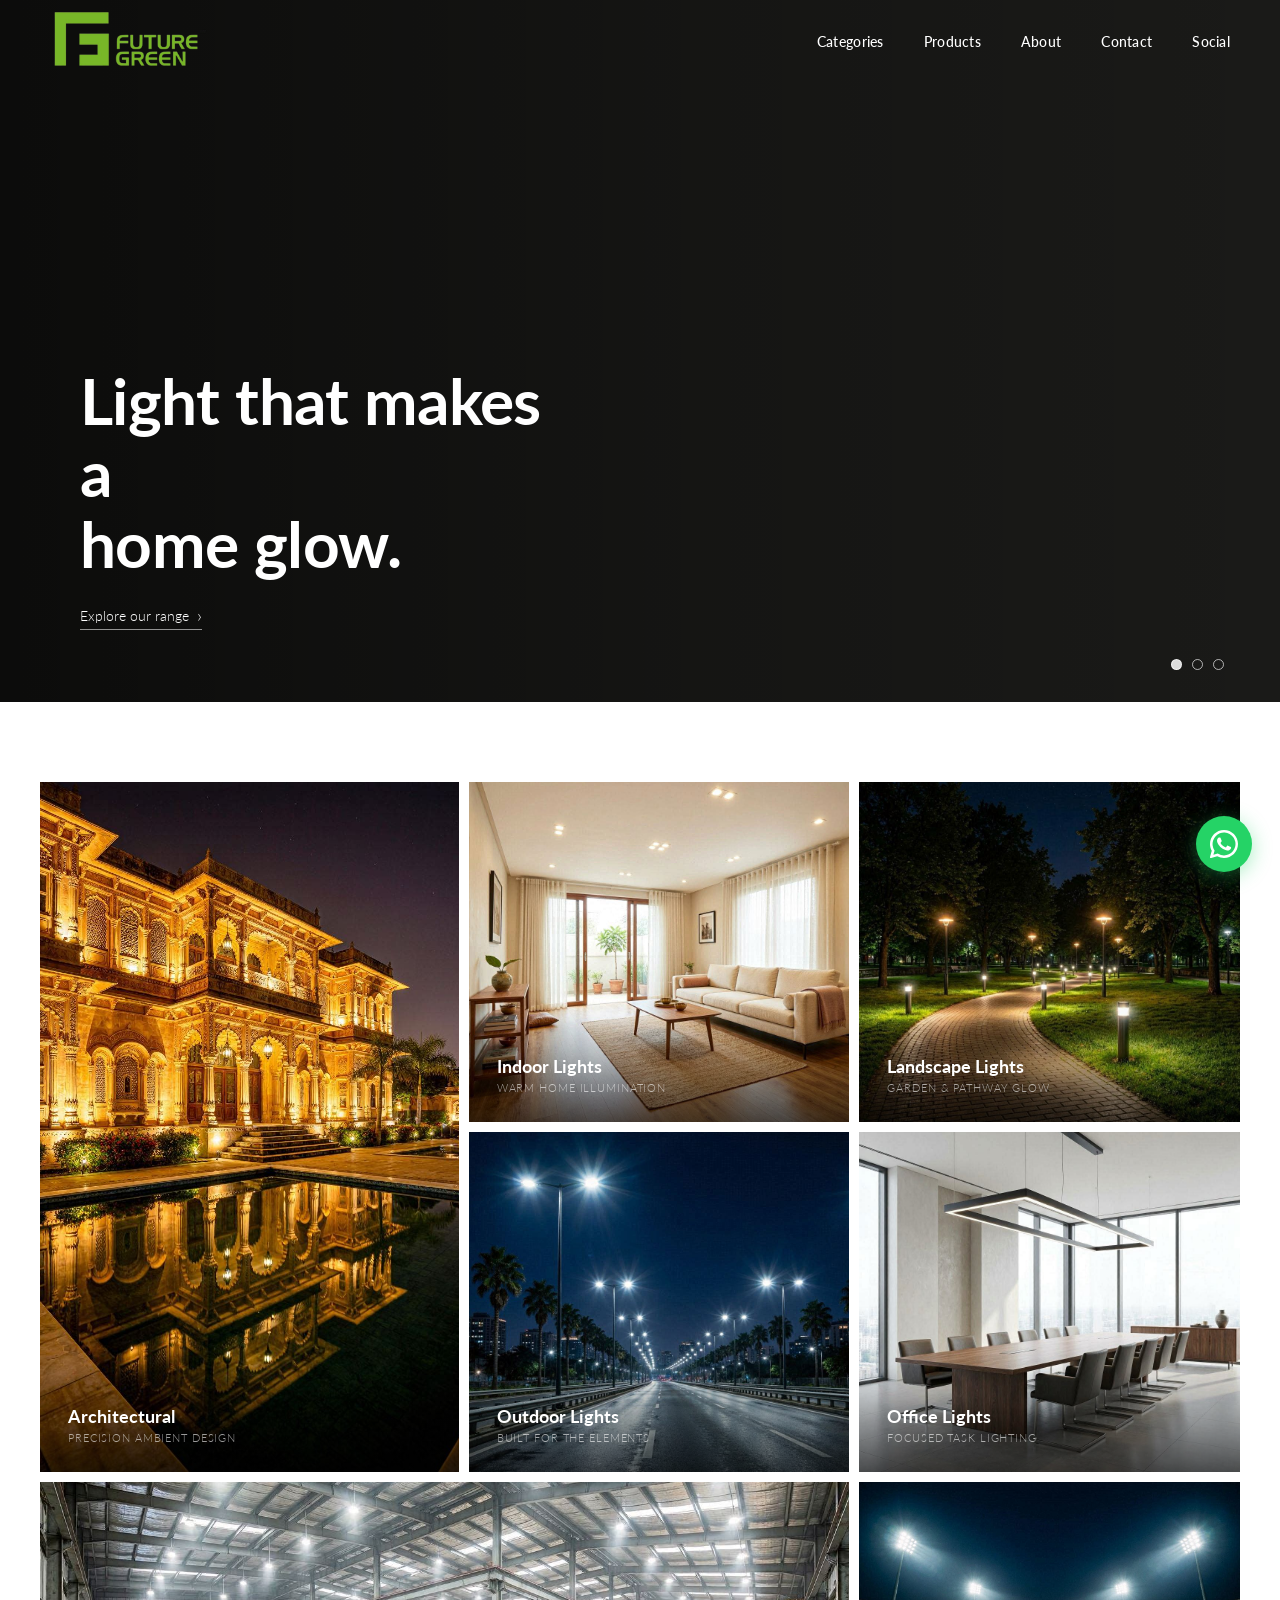
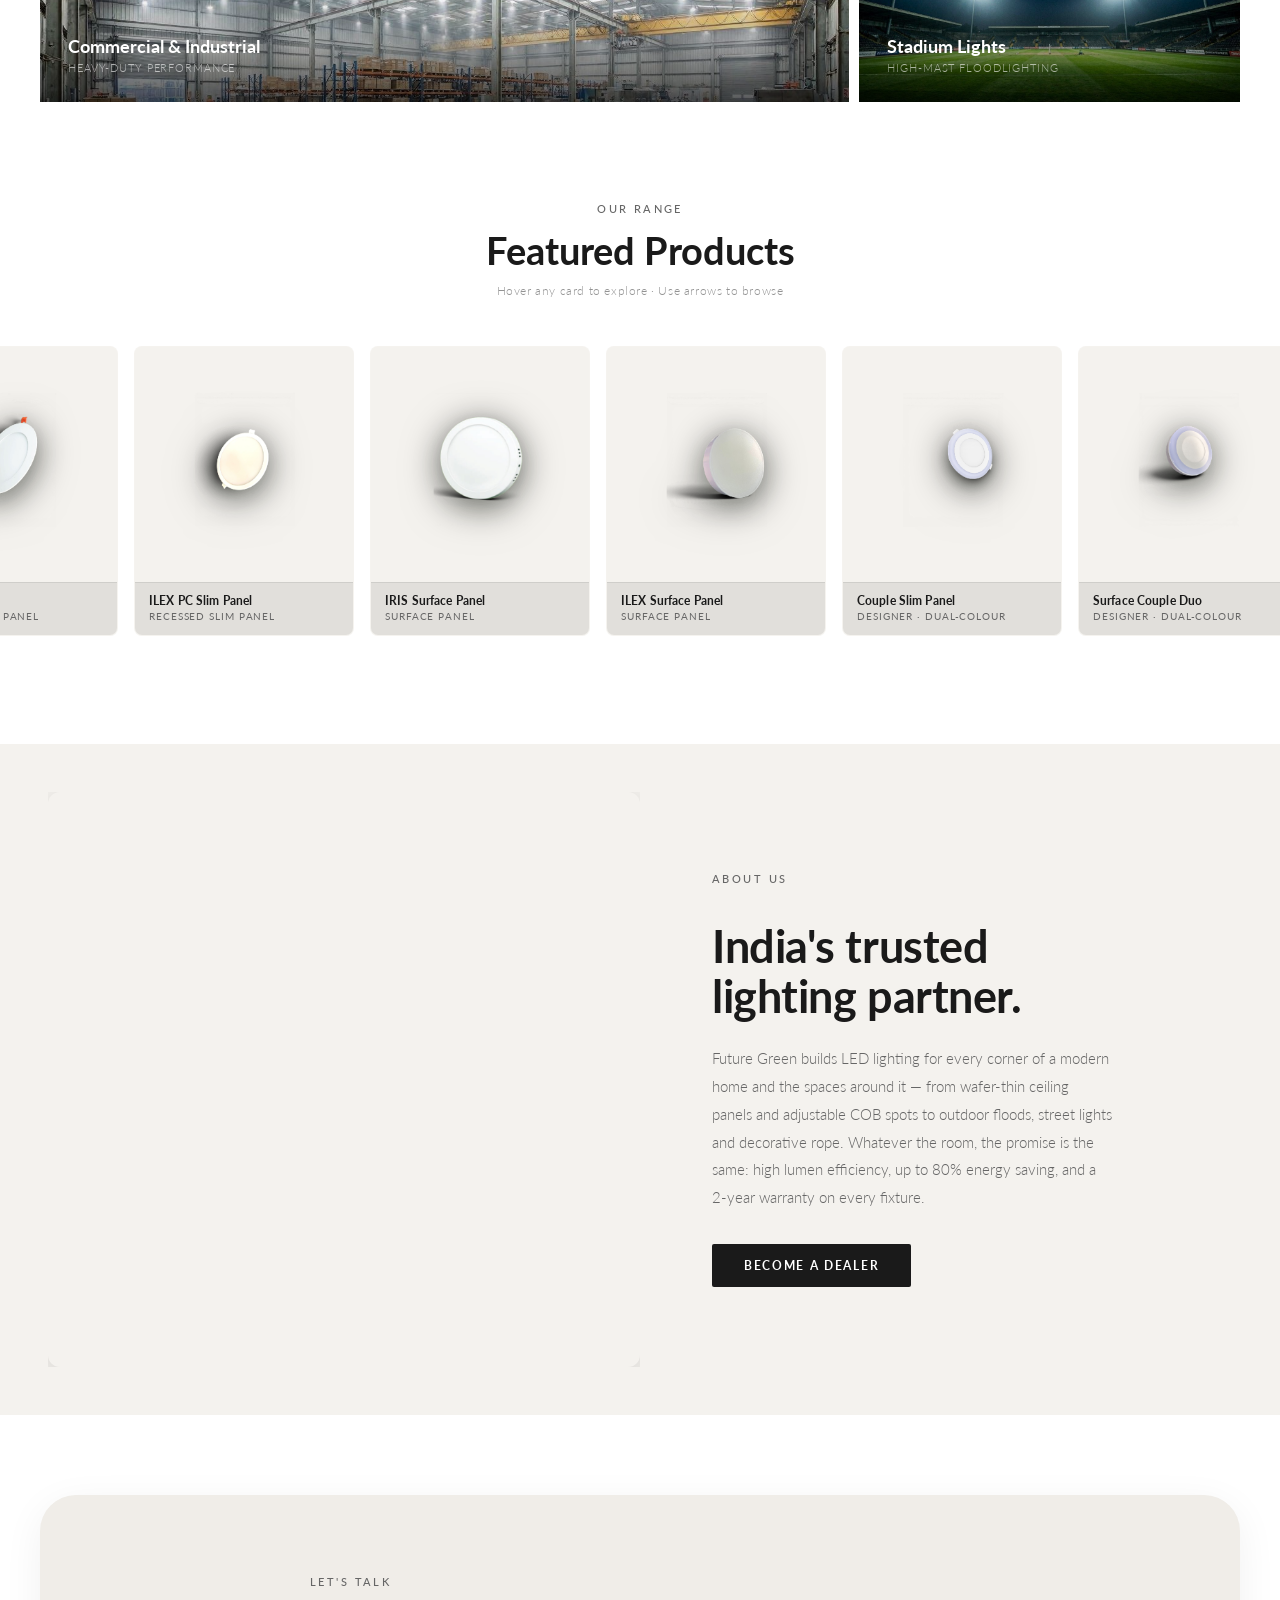
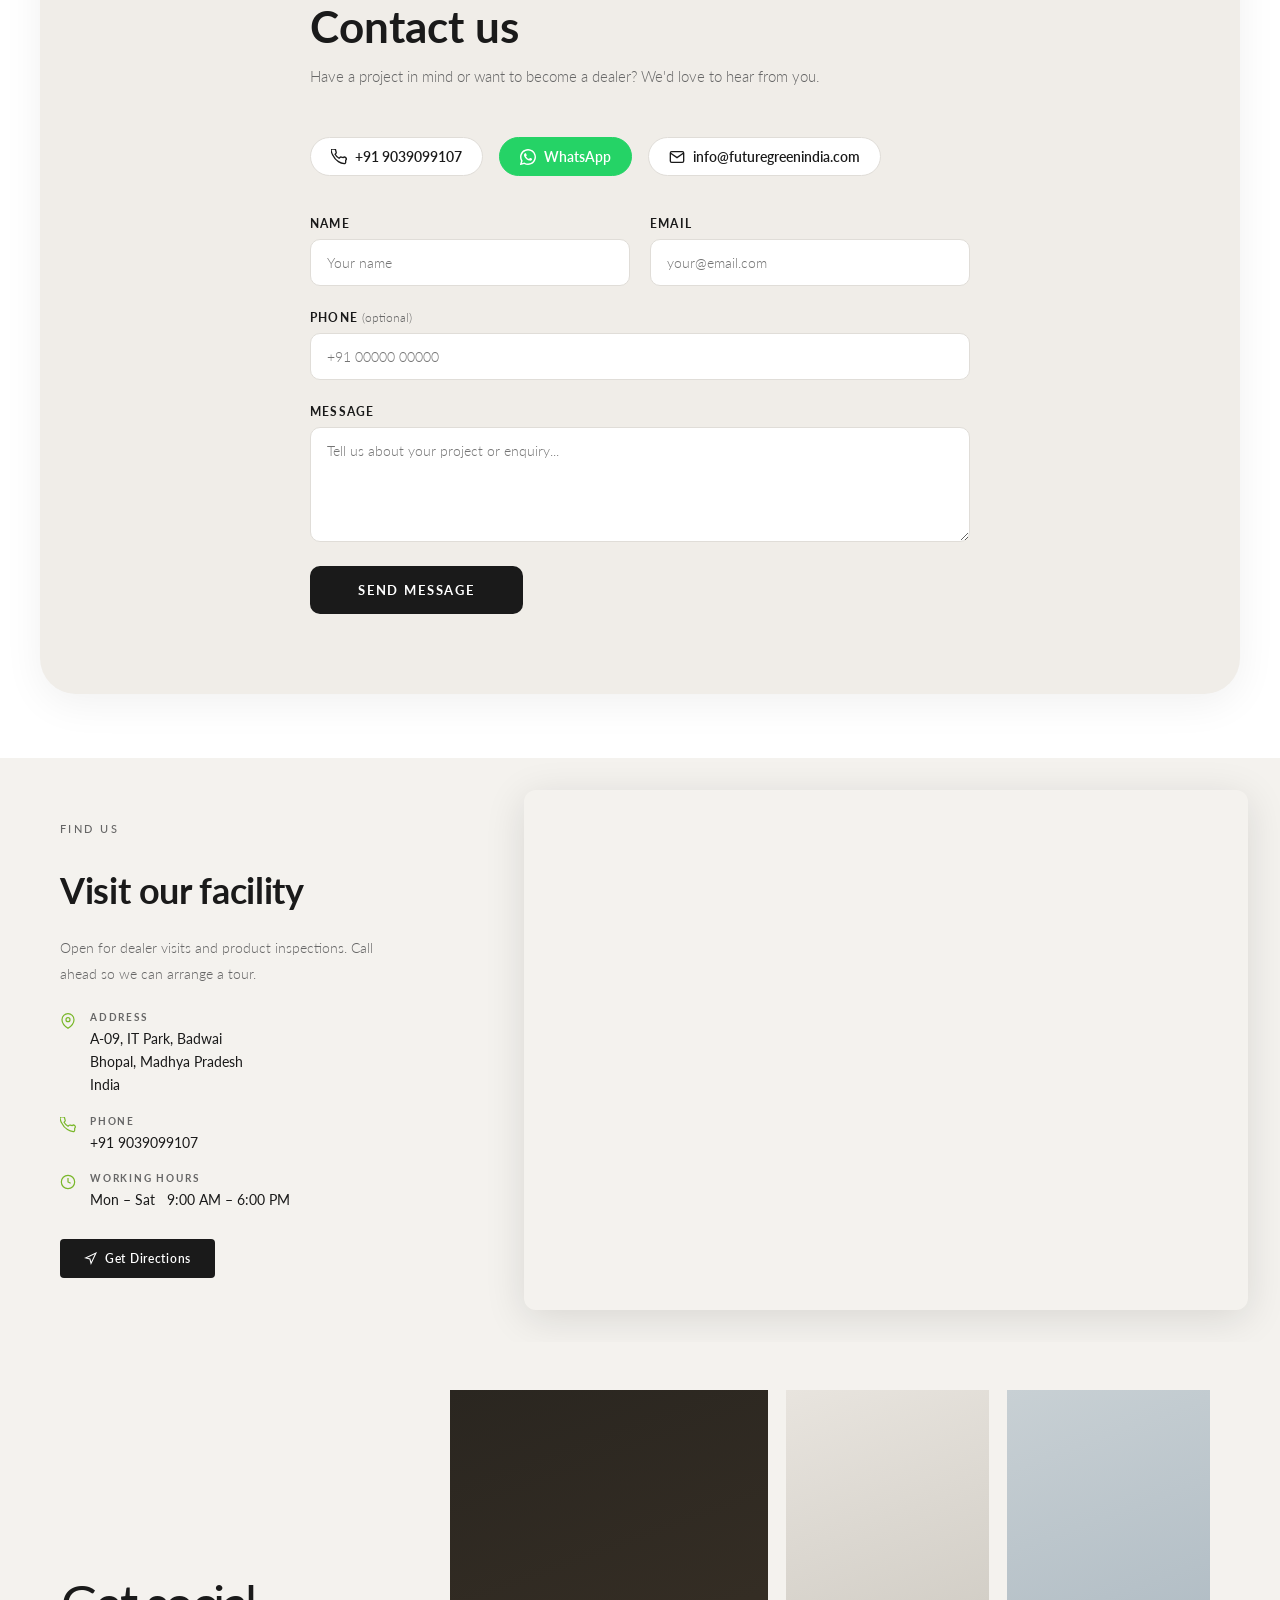
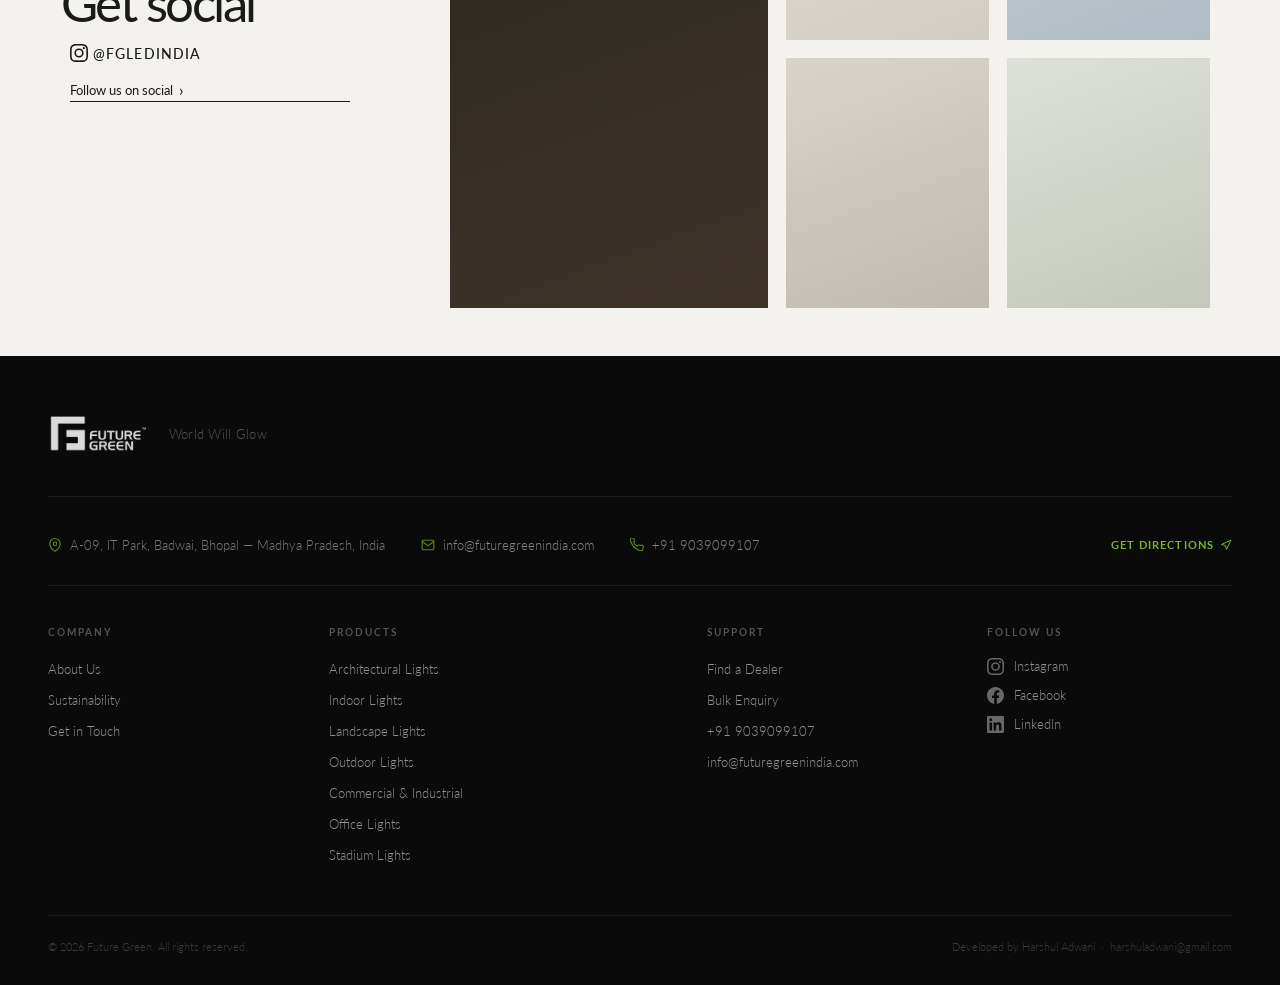
==== index.html @ e3b55387 "goofle verfication code" ====
<!DOCTYPE html>
<!-- ============================================================
  index.html — Future Green Website
  ──────────────────────────────────────────────────────────────
  This is the MAIN FILE of your website. It contains all the
  content you see on the page: text, sections, buttons, images.

  HOW THE 3 FILES WORK TOGETHER:
  • index.html  → the skeleton (structure & content)
  • style.css   → the skin     (colours, fonts, layout)
  • script.js   → the muscles  (animations, menus, forms)

  HOW TO READ HTML:
  • Tags come in pairs: <div> ... </div>
  • class="something"  → connects an element to CSS styling
  • id="something"     → lets JavaScript find that exact element
  • href="..."         → where a link goes
  • src="..."          → where an image/file comes from

  QUICK FIND GUIDE (use Ctrl+F to jump):
  ★ Change phone number  → search: 9039099107
  ★ Change email         → search: info@futuregreenindia.com
  ★ Change address       → search: Badwai
  ★ Change nav links     → search: nav-links
  ★ Change hero text     → search: hero-text
  ★ Change about text    → search: about-body
  ★ Change stats numbers → search: data-target
  ★ Change footer links  → search: footer-col
============================================================ -->
<html lang="en">
<head>
  <!-- ── charset: tells the browser to use modern characters (emoji, Hindi, etc.) -->
  <meta charset="UTF-8" />

  <!-- ── viewport: makes the site look correct on mobile phones, not zoomed out -->
  <meta name="viewport" content="width=device-width, initial-scale=1.0" />

  <!-- ── TITLE: appears in the browser tab and Google search results
       ★ TO CHANGE: edit the text between <title> and </title> -->
  <title>Future Green — World Will Glow | LED Lighting India</title>


  <meta name="google-site-verification" content="gV94wu153Q4Ut2Dla9ZFrZnjd9CzXcqFuo6H6Y--49o" />
  <meta name="google-site-verification" content="MusFVLI5Y_xz8AqQY-9SNpzlVcaxyxrmkoKmy4h-XNw" />
  <!-- ══════════════════════════════════════════════════════════
       SEO META TAGS
       These are invisible to visitors but Google reads them.
       They control how your site appears in search results.
  ══════════════════════════════════════════════════════════ -->

  <!-- ── description: the text shown under your link in Google results
       ★ TO CHANGE: edit the content="..." text below -->
  <meta name="description" content="Future Green builds LED lighting for every corner of a modern home — COB spotlights, panel lights, flood lights, street lights, rope light and more. 2-year warranty. Dealer enquiries welcome." />

  <!-- ── keywords: words Google uses to understand what your page is about -->
  <meta name="keywords" content="LED lights India, COB lights, flood lights, downlights, panel lights, street lights, rope light, LED strip, LED manufacturer Bhopal India, energy efficient lighting" />

  <!-- ── author: your company name -->
  <meta name="author" content="Future Green" />

  <!-- ── canonical: tells Google THIS is the official URL (avoids duplicate content issues) -->
  <link rel="canonical" href="https://futuregreenindia.com/" />


  <!-- ══════════════════════════════════════════════════════════
       OPEN GRAPH (OG) TAGS
       These control how your site looks when shared on
       WhatsApp, Facebook, LinkedIn etc. — the little preview
       card with a title, image and description.
       ★ TO CHANGE: edit the content="..." on each line
  ══════════════════════════════════════════════════════════ -->
  <meta property="og:type"        content="website" />
  <meta property="og:url"         content="https://futuregreenindia.com/" />
  <meta property="og:title"       content="Future Green — World Will Glow | LED Lighting India" />
  <meta property="og:description" content="LED lighting for every corner of a modern home — COB, Flood, Panels, Street Lights and more. Dealer &amp; bulk enquiries welcome." />
  <!-- ── og:image: the preview image shown when someone shares your link
       This points to your logo. Replace with a proper 1200×630px banner
       image for better looking shares (upload it to resources/) -->
  <meta property="og:image"       content="https://futuregreenindia.com/resources/logo.png" />
  <meta property="og:locale"      content="en_IN" />
  <meta property="og:site_name"   content="Future Green" />

  <!-- ── Twitter card: same idea but specifically for Twitter/X shares -->
  <meta name="twitter:card"        content="summary_large_image" />
  <meta name="twitter:title"       content="Future Green — World Will Glow | LED Lighting India" />
  <meta name="twitter:description" content="LED lighting for every corner of a modern home. COB, Flood, Panels, Street Lights and more." />
  <meta name="twitter:image"       content="https://futuregreenindia.com/resources/logo.png" />


  <!-- ══════════════════════════════════════════════════════════
       STRUCTURED DATA (JSON-LD)
       This is like an ID card for your business that Google
       reads to show your address, phone, hours in search results.
       ★ TO CHANGE: edit the values inside the quotes below
       ★ DO NOT change the @context, @type, or key names
  ══════════════════════════════════════════════════════════ -->
  <script type="application/ld+json">
  {
    "@context": "https://schema.org",
    "@type": "Organization",
    "name": "Future Green India",
    "url": "https://futuregreenindia.com",
    "logo": "https://futuregreenindia.com/resources/logo.png",
    "description": "Future Green builds LED lighting for every corner of a modern home and the spaces around it — from wafer-thin ceiling panels and adjustable COB spots to outdoor floods, street lights and decorative rope.",
    "address": {
      "@type": "PostalAddress",
      "streetAddress": "A-09, IT Park, Badwai",
      "addressLocality": "Bhopal",
      "addressRegion": "Madhya Pradesh",
      "addressCountry": "IN"
    },
    "contactPoint": {
      "@type": "ContactPoint",
      "telephone": "+91-9039099107",
      "email": "info@futuregreenindia.com",
      "contactType": "sales",
      "availableLanguage": ["English", "Hindi"]
    },
    "sameAs": [
      "https://www.instagram.com/fgledindia",
      "https://www.facebook.com/fgledindia"
    ]
  }
  </script>


  <!-- ══════════════════════════════════════════════════════════
       FAVICONS
       The tiny icon shown in the browser tab.
       ★ TO CHANGE: replace the files in your resources/ folder
         with your own icon files (keep the same filenames)
  ══════════════════════════════════════════════════════════ -->
  <link rel="icon"             href="resources/favicon.ico" />
  <link rel="icon"             href="resources/favicon.svg"  type="image/svg+xml" />
  <!-- apple-touch-icon: icon shown when someone saves your site to iPhone home screen -->
  <link rel="apple-touch-icon" href="resources/apple-touch-icon.png" />


  <!-- ══════════════════════════════════════════════════════════
       GOOGLE FONTS
       Loads two fonts from Google's servers:
       • Libre Baskerville — used for headings (elegant serif)
       • Lato              — used for body text (clean sans-serif)

       preconnect lines: tell the browser to connect to Google
       early so fonts load faster. Don't remove these.

       ★ TO CHANGE FONTS: go to fonts.google.com, pick fonts,
         click "Get embed code" and replace the link below
  ══════════════════════════════════════════════════════════ -->
  <link rel="preconnect" href="https://fonts.googleapis.com" />
  <link rel="preconnect" href="https://fonts.gstatic.com" crossorigin />
  <link href="https://fonts.googleapis.com/css2?family=Libre+Baskerville:wght@400;700&family=Lato:wght@300;400;700&display=swap" rel="stylesheet" />

  <!-- ── Loads your style.css file which controls all the visual design -->
  <link rel="stylesheet" href="style.css" />
</head>

<body>

  <!-- ══════════════════════════════════════════════════════════
       SKIP LINK
       A hidden link that only appears when someone uses the
       keyboard (Tab key) to navigate. It lets them jump straight
       to the main content, skipping the nav menu.
       This is an accessibility requirement — don't remove it.
  ══════════════════════════════════════════════════════════ -->
  <a href="#main-content" class="skip-link">Skip to main content</a>


  <!-- ══════════════════════════════════════════════════════════
       NAVIGATION BAR
       The fixed bar at the top with your logo and page links.
       It starts transparent over the hero, then turns white
       when you scroll down (JavaScript handles this in script.js).

       id="mainNav"  → JavaScript uses this to find the nav
       role/aria-*   → accessibility attributes for screen readers
  ══════════════════════════════════════════════════════════ -->
  <nav id="mainNav" role="navigation" aria-label="Main navigation">

    <!-- Logo — clicking it goes back to the homepage -->
    <a href="index.html" class="nav-logo-link" aria-label="Future Green — go to homepage">
      <!-- ★ TO CHANGE LOGO: replace resources/logo.png with your file
           The height is controlled by .nav-logo-img in style.css -->
      <img src="resources/logo.png" alt="Future Green logo" class="nav-logo-img" />
    </a>

    <!-- Desktop nav links — hidden on mobile, shown via CSS media query
         ★ TO ADD A LINK: copy one <li>...</li> and change the href and text
         ★ TO REMOVE A LINK: delete the whole <li>...</li> line
         The href="#categories" means "scroll to the element with id=categories" -->
    <ul class="nav-links" role="list">
      <li><a href="#categories">Categories</a></li>
      <li><a href="products.html">Products</a></li>
      <li><a href="#about">About</a></li>
      <li><a href="#contact">Contact</a></li>
      <li><a href="#social">Social</a></li>
    </ul>

    <!-- Hamburger button — the ☰ icon shown only on mobile
         The three <span> tags are the three lines of the icon.
         JavaScript animates them into an X when the menu opens.
         aria-expanded tells screen readers if the menu is open -->
    <button
      id="hamburger"
      class="hamburger"
      aria-label="Open navigation menu"
      aria-expanded="false"
      aria-controls="mobileMenu">
      <span></span><span></span><span></span>
    </button>

  </nav>


  <!-- ══════════════════════════════════════════════════════════
       MOBILE MENU DRAWER
       The full-screen menu that slides down when hamburger is clicked.
       Starts hidden (aria-hidden="true"), JavaScript shows it.
       ★ TO CHANGE LINKS: edit the <a href="..."> tags below
         (keep them matching the nav-links above)
  ══════════════════════════════════════════════════════════ -->
  <div id="mobileMenu" class="mobile-menu" role="dialog" aria-label="Mobile navigation" aria-hidden="true">
    <ul role="list">
      <li><a href="#categories">Categories</a></li>
      <li><a href="products.html">Products</a></li>
      <li><a href="#about">About</a></li>
      <li><a href="#contact">Contact</a></li>
      <li><a href="#social">Social</a></li>
      <!-- WhatsApp button — only shown in the mobile menu -->
      <li>
        <!-- ★ TO CHANGE WHATSAPP NUMBER: replace 919039099107
             Format: 91 (country code) + your 10-digit number, no spaces -->
        <a href="https://wa.me/919039099107" class="mobile-whatsapp" target="_blank" rel="noopener">
          WhatsApp Us
        </a>
      </li>
    </ul>
  </div>


  <!-- ══════════════════════════════════════════════════════════
       MAIN CONTENT
       Everything the user actually sees on the page goes here.
       id="main-content" is the target of the skip-link above.
  ══════════════════════════════════════════════════════════ -->
  <main id="main-content">


    <!-- ══════════════════════════════════════════════════════
         SECTION 1: HERO SLIDESHOW
         The big full-screen image section at the very top.
         Contains 3 slides that auto-rotate every 5 seconds.

         HOW SLIDES WORK:
         • Each .hero-slide is stacked on top of each other
         • Only the one with class "active" is fully visible
         • JavaScript switches the "active" class every 5s
         • The background images are set in style.css
           (search: slide-bg-1, slide-bg-2, slide-bg-3)

         ★ TO CHANGE SLIDE TEXT: edit the <h1> and <p> below
         ★ TO CHANGE SLIDE IMAGES: edit .slide-bg-1 etc in style.css
         ★ TO CHANGE SLIDE SPEED: edit the 5000 in script.js
    ══════════════════════════════════════════════════════ -->
    <section class="hero" id="hero" aria-label="Hero slideshow">

      <!-- SLIDE 1 -->
      <div class="hero-slide active" role="group" aria-label="Slide 1 of 3">
        <!-- hero-slide-bg: the background image (set in style.css as .slide-bg-1) -->
        <div class="hero-slide-bg slide-bg-1" aria-hidden="true"></div>
        <!-- hero-overlay: the dark gradient that makes text readable over the photo -->
        <div class="hero-overlay" aria-hidden="true"></div>
        <!-- hero-text: the actual text and button shown on this slide
             ★ TO CHANGE: edit the text inside <h1> and the link text -->
        <div class="hero-text">
          <h1>Light that makes a<br>home glow.</h1>
          <!-- <br> forces a line break at that point -->
          <a href="#categories" class="hero-link">Explore our range</a>
        </div>
      </div>

      <!-- SLIDE 2 -->
      <div class="hero-slide" role="group" aria-label="Slide 2 of 3">
        <div class="hero-slide-bg slide-bg-2" aria-hidden="true"></div>
        <div class="hero-overlay" aria-hidden="true"></div>
        <!-- hero-h2: styled like a heading but uses <p> tag (heading is already used above) -->
        <div class="hero-text">
          <p class="hero-h2">Indoor · Outdoor<br>· Decorative</p>
          <a href="#categories" class="hero-link">View all categories</a>
        </div>
      </div>

      <!-- SLIDE 3 -->
      <div class="hero-slide" role="group" aria-label="Slide 3 of 3">
        <div class="hero-slide-bg slide-bg-3" aria-hidden="true"></div>
        <div class="hero-overlay" aria-hidden="true"></div>
        <div class="hero-text">
          <p class="hero-h2">Engineered for<br>the outdoors</p>
          <!-- &amp; is how you write & in HTML safely -->
          <a href="#categories" class="hero-link">Garden &amp; Street lights</a>
        </div>
      </div>

      <!-- SLIDE DOTS — the small circles at the bottom right
           onclick="goSlide(0)" means "when clicked, call the goSlide
           function in script.js with slide number 0 (first slide)"
           ★ TO ADD A SLIDE: add a new hero-slide above AND a new
             button here, updating the aria-labels accordingly -->
      <div class="hero-dots" role="tablist" aria-label="Slideshow controls">
        <button class="hero-dot active" onclick="goSlide(0)" role="tab" aria-selected="true"  aria-label="Go to slide 1"></button>
        <button class="hero-dot"        onclick="goSlide(1)" role="tab" aria-selected="false" aria-label="Go to slide 2"></button>
        <button class="hero-dot"        onclick="goSlide(2)" role="tab" aria-selected="false" aria-label="Go to slide 3"></button>
      </div>

    </section>


    <!-- ══════════════════════════════════════════════════════
         SECTION 2: PRODUCT CATEGORIES
         The mosaic grid of 6 category cards (COB, Flood, etc.)
         Each card is a clickable link to the #products section.

         Background images are set in style.css (search: cat-bg-1)
         Layout (which card is tall/wide) is also in style.css.

         ★ TO CHANGE CATEGORY NAME: edit the <span class="cat-label"> text
         ★ TO CHANGE SUBTITLE: edit the <span class="cat-sub"> text
         ★ TO CHANGE WHERE IT LINKS: change href="#products" to any URL
         ★ TO CHANGE BACKGROUND IMAGE: edit .cat-bg-1 etc in style.css
    ══════════════════════════════════════════════════════ -->
    <section class="categories" id="categories" aria-labelledby="categories-heading">
      <!-- sr-only: this heading is invisible on screen but read by Google and screen readers -->
      <h2 id="categories-heading" class="sr-only">Product Categories</h2>

      <div class="cat-grid">

        <!-- Each cat-cell is one category card.
             cat-tall-left / cat-bg-2 etc = size and image classes (defined in style.css)

             IMAGE FILE NAMES TO USE (place in resources/ folder):
             cat-bg-1 → resources/cat-architectural.png
             cat-bg-2 → resources/cat-indoor.png
             cat-bg-3 → resources/cat-landscape.png
             cat-bg-4 → resources/cat-outdoor.png
             cat-bg-5 → resources/cat-office.png
             cat-bg-6 → resources/cat-commercial.png
             cat-bg-7 → resources/cat-stadium.png
        -->

        <!-- Category 1: Architectural Lights (tall hero card, spans rows 1 & 2) -->
        <a href="products.html?cat=architectural" class="cat-cell cat-tall-left cat-bg-1" aria-label="Architectural Lights — Precision ambient design">
          <div class="cat-img-inner" aria-hidden="true"></div>
          <div class="cat-label-wrap">
            <span class="cat-label">Architectural</span>
            <span class="cat-sub">Precision ambient design</span>
          </div>
        </a>

        <!-- Category 2: Indoor Lights -->
        <a href="products.html?cat=indoor" class="cat-cell cat-bg-2" aria-label="Indoor Lights — Warm home illumination">
          <div class="cat-img-inner" aria-hidden="true"></div>
          <div class="cat-label-wrap">
            <span class="cat-label">Indoor Lights</span>
            <span class="cat-sub">Warm home illumination</span>
          </div>
        </a>

        <!-- Category 3: Landscape Lights -->
        <a href="products.html?cat=landscape" class="cat-cell cat-bg-3" aria-label="Landscape Lights — Garden &amp; pathway glow">
          <div class="cat-img-inner" aria-hidden="true"></div>
          <div class="cat-label-wrap">
            <span class="cat-label">Landscape Lights</span>
            <span class="cat-sub">Garden &amp; pathway glow</span>
          </div>
        </a>

        <!-- Category 4: Outdoor Lights -->
        <a href="products.html?cat=outdoor" class="cat-cell cat-tall-center cat-bg-4" aria-label="Outdoor Lights — Built for the elements">
          <div class="cat-img-inner" aria-hidden="true"></div>
          <div class="cat-label-wrap">
            <span class="cat-label">Outdoor Lights</span>
            <span class="cat-sub">Built for the elements</span>
          </div>
        </a>

        <!-- Category 5: Office Lights -->
        <a href="products.html?cat=office" class="cat-cell cat-bg-5" aria-label="Office Lights — Focused task lighting">
          <div class="cat-img-inner" aria-hidden="true"></div>
          <div class="cat-label-wrap">
            <span class="cat-label">Office Lights</span>
            <span class="cat-sub">Focused task lighting</span>
          </div>
        </a>

        <!-- Category 6: Commercial & Industrial Lights (wider bottom-left card) -->
        <a href="products.html?cat=commercial" class="cat-cell cat-wide-bottom-left cat-bg-6" aria-label="Commercial &amp; Industrial Lights — Heavy-duty performance">
          <div class="cat-img-inner" aria-hidden="true"></div>
          <div class="cat-label-wrap">
            <span class="cat-label">Commercial &amp; Industrial</span>
            <span class="cat-sub">Heavy-duty performance</span>
          </div>
        </a>

        <!-- Category 7: Stadium Lights (bottom-right card) -->
        <a href="products.html?cat=stadium" class="cat-cell cat-wide-bottom-right cat-bg-7" aria-label="Stadium Lights — High-mast floodlighting">
          <div class="cat-img-inner" aria-hidden="true"></div>
          <div class="cat-label-wrap">
            <span class="cat-label">Stadium Lights</span>
            <span class="cat-sub">High-mast floodlighting</span>
          </div>
        </a>

      </div>
    </section>

    <!-- ══════════════════════════════════════════════════════
         SECTION 4: PRODUCT STRIP (scrolling carousel)
         An infinite auto-scrolling row of product cards.
         JavaScript builds the cards from the STRIP_PRODUCTS
         array in script.js and fills the #stripTrack div.

         ★ TO ADD / REMOVE PRODUCTS: edit STRIP_PRODUCTS in script.js
         ★ TO CHANGE SCROLL SPEED: edit `speed` in script.js
         The ‹ › buttons let users scroll manually.
    ══════════════════════════════════════════════════════ -->
    <section class="strip-section" id="products" aria-labelledby="products-heading">

      <!-- Section heading and subtitle
           class="reveal" means it fades in when scrolled into view -->
      <div class="strip-heading reveal">
        <p class="strip-eyebrow">Our Range</p>   <!-- small label above heading -->
        <h2 id="products-heading">Featured Products</h2>
        <p class="strip-hint">Hover any card to explore · Use arrows to browse</p>
      </div>

      <!-- strip-outer: wrapper that positions the left/right arrow buttons -->
      <div class="strip-outer">

        <!-- Left arrow button (previous) -->
        <button class="strip-nav strip-nav-prev" id="stripPrev" aria-label="Previous products">
          <!-- SVG icon = scalable vector graphic = an icon drawn with code, not an image file -->
          <svg width="20" height="20" viewBox="0 0 24 24" fill="none" stroke="currentColor" stroke-width="2.5" stroke-linecap="round" stroke-linejoin="round" aria-hidden="true">
            <polyline points="15 18 9 12 15 6"/>
          </svg>
        </button>

        <!-- The scrolling track — JavaScript fills this with product cards -->
        <div class="strip-wrapper" aria-label="Scrolling product showcase" role="region">
          <!-- This div starts empty. script.js injects all product cards here. -->
          <div class="strip-track" id="stripTrack"></div>
        </div>

        <!-- Right arrow button (next) -->
        <button class="strip-nav strip-nav-next" id="stripNext" aria-label="Next products">
          <svg width="20" height="20" viewBox="0 0 24 24" fill="none" stroke="currentColor" stroke-width="2.5" stroke-linecap="round" stroke-linejoin="round" aria-hidden="true">
            <polyline points="9 18 15 12 9 6"/>
          </svg>
        </button>

      </div>

    </section>


    <!-- ══════════════════════════════════════════════════════
         SECTION 5: ABOUT US
         Two-column layout: photo on left, text on right.
         class="reveal" → fades in when scrolled into view.
         The photo is a CSS background image (set in style.css,
         search: about-img-1).

         ★ TO CHANGE HEADING: edit the <h2> text
         ★ TO CHANGE PARAGRAPH: edit the <p class="about-body"> text
         ★ TO CHANGE BUTTON TEXT: edit "Become a dealer"
         ★ TO CHANGE PHOTO: edit .about-img-1 in style.css
    ══════════════════════════════════════════════════════ -->
    <section class="about reveal" id="about" aria-labelledby="about-heading">

      <!-- Left side: the photo -->
      <div class="about-images">
        <!-- This div shows a background image defined in style.css (.about-img-1)
             role="img" + aria-label makes it accessible to screen readers -->
        <div class="about-img about-img-1" role="img" aria-label="Future Green manufacturing facility"></div>
      </div>

      <!-- Right side: the text content -->
      <div class="about-text">
        <p class="about-eyebrow">About Us</p>  <!-- small uppercase label -->
        <h2 id="about-heading">India's trusted<br>lighting partner.</h2>

        <!-- ★ Main about paragraph — change this text to describe your company -->
        <p class="about-body">
          Future Green builds LED lighting for every corner of a modern home and the spaces around it — from wafer-thin ceiling panels and adjustable COB spots to outdoor floods, street lights and decorative rope. Whatever the room, the promise is the same: high lumen efficiency, up to 80% energy saving, and a 2-year warranty on every fixture.
        </p>

        <!-- CTA button that scrolls to the contact form -->
        <a href="#contact" class="btn-about">Become a dealer</a>
      </div>

    </section>


    <!-- ══════════════════════════════════════════════════════
         SECTION 6: CONTACT
         Has two parts:
         A) The contact form (powered by Formspree)
         B) The location card + Google Maps embed below it

         FORMSPREE: a free service that receives your form
         submissions and emails them to you. The action URL
         is your unique Formspree endpoint.
         ★ IMPORTANT: Go to formspree.io → your form settings
           → Allowed Domains → add futuregreenindia.com
           (prevents spam from other websites)

         ★ TO CHANGE PHONE/EMAIL: search 9039099107 / info@futuregreenindia.com
         ★ TO CHANGE FORM FIELDS: add/remove <div class="form-group"> blocks
         ★ TO CHANGE SUCCESS MESSAGE: edit the <p class="form-success"> text
    ══════════════════════════════════════════════════════ -->
    <section class="contact reveal" id="contact" aria-labelledby="contact-heading">
      <div class="contact-wrapper">
        <div class="contact-inner">

          <p class="contact-eyebrow">Let's talk</p>
          <h2 id="contact-heading">Contact us</h2>
          <p class="contact-sub">Have a project in mind or want to become a dealer? We'd love to hear from you.</p>

          <!-- Quick contact buttons (phone / WhatsApp / email) shown above the form -->
          <div class="contact-quick">

            <!-- Phone call link — tel: opens the phone dialler on mobile -->
            <a href="tel:+919039099107" class="contact-quick-item" aria-label="Call us">
              <svg width="16" height="16" viewBox="0 0 24 24" fill="none" stroke="currentColor" stroke-width="2" aria-hidden="true">
                <path d="M22 16.92v3a2 2 0 01-2.18 2 19.79 19.79 0 01-8.63-3.07A19.5 19.5 0 013.07 9.81 19.79 19.79 0 01.01 1.18 2 2 0 012 0h3a2 2 0 012 1.72c.127.96.361 1.903.7 2.81a2 2 0 01-.45 2.11L6.09 7.91a16 16 0 006 6l1.27-1.27a2 2 0 012.11-.45c.907.339 1.85.573 2.81.7A2 2 0 0122 16.92z"/>
              </svg>
              +91 9039099107
            </a>

            <!-- WhatsApp link — wa.me/ is WhatsApp's official link format -->
            <a href="https://wa.me/919039099107" class="contact-quick-item contact-quick-wa" target="_blank" rel="noopener" aria-label="WhatsApp us">
              <svg width="16" height="16" viewBox="0 0 24 24" fill="currentColor" aria-hidden="true">
                <path d="M17.472 14.382c-.297-.149-1.758-.867-2.03-.967-.273-.099-.471-.148-.67.15-.197.297-.767.966-.94 1.164-.173.199-.347.223-.644.075-.297-.15-1.255-.463-2.39-1.475-.883-.788-1.48-1.761-1.653-2.059-.173-.297-.018-.458.13-.606.134-.133.298-.347.446-.52.149-.174.198-.298.298-.497.099-.198.05-.371-.025-.52-.075-.149-.669-1.612-.916-2.207-.242-.579-.487-.5-.669-.51-.173-.008-.371-.01-.57-.01-.198 0-.52.074-.792.372-.272.297-1.04 1.016-1.04 2.479 0 1.462 1.065 2.875 1.213 3.074.149.198 2.096 3.2 5.077 4.487.709.306 1.262.489 1.694.625.712.227 1.36.195 1.871.118.571-.085 1.758-.719 2.006-1.413.248-.694.248-1.289.173-1.413-.074-.124-.272-.198-.57-.347z"/>
                <path d="M12 0C5.373 0 0 5.373 0 12c0 2.117.549 4.107 1.51 5.833L.057 23.032a.75.75 0 00.921.916l5.205-1.446A11.94 11.94 0 0012 24c6.627 0 12-5.373 12-12S18.627 0 12 0zm0 21.818a9.818 9.818 0 01-5.007-1.373l-.36-.214-3.724 1.034 1.053-3.635-.234-.374A9.818 9.818 0 1112 21.818z"/>
              </svg>
              WhatsApp
            </a>

            <!-- Email link — mailto: opens the email app -->
            <a href="mailto:info@futuregreenindia.com" class="contact-quick-item" aria-label="Email us">
              <svg width="16" height="16" viewBox="0 0 24 24" fill="none" stroke="currentColor" stroke-width="2" aria-hidden="true">
                <path d="M4 4h16c1.1 0 2 .9 2 2v12c0 1.1-.9 2-2 2H4c-1.1 0-2-.9-2-2V6c0-1.1.9-2 2-2z"/><polyline points="22,6 12,13 2,6"/>
              </svg>
              info@futuregreenindia.com
            </a>

          </div>

          <!-- CONTACT FORM
               action="..." → the Formspree URL that receives your submissions
               method="POST" → how the data is sent (standard for forms)
               novalidate → we do our own validation in script.js -->
          <form id="contactForm" action="https://formspree.io/f/mgobvgdd" method="POST" novalidate>

            <!-- Two fields side by side: Name and Email -->
            <div class="form-row">
              <!-- Name field -->
              <div class="form-group">
                <!-- label for="name" links this label to the input id="name" below -->
                <label for="name">Name</label>
                <input type="text" id="name" name="name" placeholder="Your name" required autocomplete="name" />
                <!-- required → browser won't submit if this is empty
                     autocomplete → browser suggests saved values -->
              </div>
              <!-- Email field -->
              <div class="form-group">
                <label for="email">Email</label>
                <input type="email" id="email" name="email" placeholder="your@email.com" required autocomplete="email" />
              </div>
            </div>

            <!-- Phone field (optional) -->
            <div class="form-group">
              <label for="phone">Phone <span class="optional">(optional)</span></label>
              <input type="tel" id="phone" name="phone" placeholder="+91 00000 00000" autocomplete="tel" />
            </div>

            <!-- Message textarea — rows="5" sets the height -->
            <div class="form-group">
              <label for="message">Message</label>
              <textarea id="message" name="message" rows="5" placeholder="Tell us about your project or enquiry..." required></textarea>
            </div>

            <!-- Submit button — JavaScript handles the click, shows loading state -->
            <button type="submit" class="btn-submit">Send message</button>

          </form>

          <!-- Success message shown after form is submitted successfully.
               Hidden by default (display:none in CSS), JavaScript shows it.
               ★ TO CHANGE: edit the text below -->
          <p class="form-success" id="formSuccess" role="alert" aria-live="polite">
            Thank you! We'll be in touch soon.
          </p>

        </div>
      </div>

      <!-- ── LOCATION CARD + MAP (below the form) ── -->
      <div class="contact-location">
        <div class="contact-location-wrapper">

          <!-- Left: address, phone, hours, directions button -->
          <div class="location-info-card">
            <p class="about-eyebrow">Find Us</p>
            <h3 class="location-card-heading">Visit our facility</h3>
            <p class="location-body">Open for dealer visits and product inspections. Call ahead so we can arrange a tour.</p>

            <!-- Three detail rows: address, phone, hours -->
            <div class="location-details">

              <!-- Address row -->
              <div class="location-detail-item">
                <svg width="16" height="16" viewBox="0 0 24 24" fill="none" stroke="currentColor" stroke-width="1.8" aria-hidden="true">
                  <path d="M21 10c0 7-9 13-9 13S3 17 3 10a9 9 0 0118 0z"/><circle cx="12" cy="10" r="3"/>
                </svg>
                <div>
                  <p class="location-detail-label">Address</p>
                  <!-- ★ TO CHANGE ADDRESS: edit the text below -->
                  <p class="location-detail-value">A-09, IT Park, Badwai<br>Bhopal, Madhya Pradesh<br>India</p>
                </div>
              </div>

              <!-- Phone row -->
              <div class="location-detail-item">
                <svg width="16" height="16" viewBox="0 0 24 24" fill="none" stroke="currentColor" stroke-width="1.8" aria-hidden="true">
                  <path d="M22 16.92v3a2 2 0 01-2.18 2 19.79 19.79 0 01-8.63-3.07A19.5 19.5 0 013.07 9.81 19.79 19.79 0 01.01 1.18 2 2 0 012 0h3a2 2 0 012 1.72c.127.96.361 1.903.7 2.81a2 2 0 01-.45 2.11L6.09 7.91a16 16 0 006 6l1.27-1.27a2 2 0 012.11-.45c.907.339 1.85.573 2.81.7A2 2 0 0122 16.92z"/>
                </svg>
                <div>
                  <p class="location-detail-label">Phone</p>
                  <a href="tel:+919039099107" class="location-detail-value location-link">+91 9039099107</a>
                </div>
              </div>

              <!-- Hours row -->
              <div class="location-detail-item">
                <svg width="16" height="16" viewBox="0 0 24 24" fill="none" stroke="currentColor" stroke-width="1.8" aria-hidden="true">
                  <circle cx="12" cy="12" r="10"/><path d="M12 6v6l4 2"/>
                </svg>
                <div>
                  <p class="location-detail-label">Working Hours</p>
                  <!-- &nbsp; = non-breaking space (adds a gap) -->
                  <p class="location-detail-value">Mon – Sat &nbsp; 9:00 AM – 6:00 PM</p>
                </div>
              </div>

            </div>

            <!-- Get Directions button — opens Google Maps navigation -->
            <a href="https://www.google.com/maps/dir/?api=1&destination=FUTURE+GREEN+INDIA+IT+Park+Badwai+Bhopal" target="_blank" rel="noopener" class="btn-directions">
              <svg width="13" height="13" viewBox="0 0 24 24" fill="none" stroke="currentColor" stroke-width="2" aria-hidden="true">
                <polygon points="3 11 22 2 13 21 11 13 3 11"/>
              </svg>
              Get Directions
            </a>
          </div>

          <!-- Right: embedded Google Map
               ★ TO UPDATE THE MAP: go to maps.google.com → find your location
                 → Share → Embed a map → copy the full src URL and replace below -->
          <div class="location-map">
            <iframe
              class="location-map-iframe"
              src="https://www.google.com/maps/embed?pb=!1m18!1m12!1m3!1d1544.4843896873485!2d77.36829817455188!3d23.312038641516217!2m3!1f0!2f0!3f0!3m2!1i1024!2i768!4f13.1!3m3!1m2!1s0x397c69f2a77469d3%3A0xb3e2db253bf31f36!2sFUTURE%20GREEN%20INDIA!5e0!3m2!1sen!2sin!4v1780839756616!5m2!1sen!2sin"
              width="100%" height="100%" style="border:0;"
              allowfullscreen="" loading="lazy"
              referrerpolicy="no-referrer-when-downgrade"
              title="Future Green factory location"
              aria-label="Map showing Future Green facility in Badwai, Bhopal">
            </iframe>
          </div>

        </div>
      </div>

    </section>


    <!-- ══════════════════════════════════════════════════════
         SECTION 7: SOCIAL / INSTAGRAM
         Left side: handle + follow link
         Right side: 5 placeholder boxes for Instagram photos
         (the placeholder colours are set in style.css)

         ★ TO CHANGE INSTAGRAM HANDLE: edit @fgledindia and the href URLs
         ★ TO ADD REAL PHOTOS: replace .social-ph-1 etc background
           images in style.css with your actual photo URLs
    ══════════════════════════════════════════════════════ -->
    <section class="social-section reveal" id="social" aria-labelledby="social-heading">

      <!-- Left panel -->
      <div class="social-left">
        <h2 id="social-heading">Get social</h2>
        <!-- Instagram handle link -->
        <a href="https://instagram.com/fgledindia" class="social-handle" target="_blank" rel="noopener" aria-label="Follow us on Instagram">
          <svg width="16" height="16" viewBox="0 0 24 24" fill="currentColor" aria-hidden="true">
            <path d="M12 2.163c3.204 0 3.584.012 4.85.07 3.252.148 4.771 1.691 4.919 4.919.058 1.265.069 1.645.069 4.849 0 3.205-.012 3.584-.069 4.849-.149 3.225-1.664 4.771-4.919 4.919-1.266.058-1.644.07-4.85.07-3.204 0-3.584-.012-4.849-.07-3.26-.149-4.771-1.699-4.919-4.92-.058-1.265-.07-1.644-.07-4.849 0-3.204.013-3.583.07-4.849.149-3.227 1.664-4.771 4.919-4.919 1.266-.057 1.645-.069 4.849-.069zM12 0C8.741 0 8.333.014 7.053.072 2.695.272.273 2.69.073 7.052.014 8.333 0 8.741 0 12c0 3.259.014 3.668.072 4.948.2 4.358 2.618 6.78 6.98 6.98C8.333 23.986 8.741 24 12 24c3.259 0 3.668-.014 4.948-.072 4.354-.2 6.782-2.618 6.979-6.98.059-1.28.073-1.689.073-4.948 0-3.259-.014-3.667-.072-4.947-.196-4.354-2.617-6.78-6.979-6.98C15.668.014 15.259 0 12 0zm0 5.838a6.162 6.162 0 100 12.324 6.162 6.162 0 000-12.324zM12 16a4 4 0 110-8 4 4 0 010 8zm6.406-11.845a1.44 1.44 0 100 2.881 1.44 1.44 0 000-2.881z"/>
          </svg>
          @fgledindia
        </a>
        <a href="https://instagram.com/fgledindia" class="link-arrow" target="_blank" rel="noopener">Follow us on social</a>
      </div>

      <!-- Right panel: 5 Instagram photo placeholders
           social-img-tall = first photo is taller (spans 2 rows)
           ★ TO ADD REAL PHOTOS: set background-image in style.css
             on .social-ph-1 through .social-ph-5 -->
      <div class="social-grid" aria-label="Instagram feed preview">
        <div class="social-img social-img-tall"><div class="social-img-inner social-ph-1" aria-label="Instagram photo 1"></div></div>
        <div class="social-img"><div class="social-img-inner social-ph-2" aria-label="Instagram photo 2"></div></div>
        <div class="social-img"><div class="social-img-inner social-ph-3" aria-label="Instagram photo 3"></div></div>
        <div class="social-img"><div class="social-img-inner social-ph-4" aria-label="Instagram photo 4"></div></div>
        <div class="social-img"><div class="social-img-inner social-ph-5" aria-label="Instagram photo 5"></div></div>
      </div>

    </section>


  </main><!-- end of main content -->


  <!-- ══════════════════════════════════════════════════════════
       FOOTER
       The dark section at the very bottom.
       Contains: logo, tagline, contact info strip, link columns,
       social icons, copyright, developer credit.

       ★ TO CHANGE FOOTER LINKS: edit the <a href="..."> inside .footer-col
       ★ TO CHANGE SOCIAL LINKS: edit the href on each .footer-social-link
       ★ TO CHANGE COPYRIGHT NAME: edit "Future Green" in .footer-bottom
       ★ TO REMOVE DEVELOPER CREDIT: delete the <p class="footer-dev"> line
  ══════════════════════════════════════════════════════════ -->
  <footer role="contentinfo">

    <!-- Logo + tagline at top of footer -->
    <div class="footer-top">
      <img src="resources/logo.png" alt="Future Green" class="footer-logo" />
      <p class="footer-tagline">World Will Glow</p>
    </div>

    <!-- Compact one-line contact info strip -->
    <div class="footer-location-row">

      <!-- Address item -->
      <div class="footer-loc-item">
        <svg width="14" height="14" viewBox="0 0 24 24" fill="none" stroke="currentColor" stroke-width="1.8" aria-hidden="true">
          <path d="M21 10c0 7-9 13-9 13S3 17 3 10a9 9 0 0118 0z"/><circle cx="12" cy="10" r="3"/>
        </svg>
        <span>A-09, IT Park, Badwai, Bhopal — Madhya Pradesh, India</span>
      </div>

      <!-- Email item -->
      <div class="footer-loc-item">
        <svg width="14" height="14" viewBox="0 0 24 24" fill="none" stroke="currentColor" stroke-width="1.8" aria-hidden="true">
          <path d="M4 4h16c1.1 0 2 .9 2 2v12c0 1.1-.9 2-2 2H4c-1.1 0-2-.9-2-2V6c0-1.1.9-2 2-2z"/><polyline points="22,6 12,13 2,6"/>
        </svg>
        <a href="mailto:info@futuregreenindia.com">info@futuregreenindia.com</a>
      </div>

      <!-- Phone item -->
      <div class="footer-loc-item">
        <svg width="14" height="14" viewBox="0 0 24 24" fill="none" stroke="currentColor" stroke-width="1.8" aria-hidden="true">
          <path d="M22 16.92v3a2 2 0 01-2.18 2 19.79 19.79 0 01-8.63-3.07A19.5 19.5 0 013.07 9.81 19.79 19.79 0 01.01 1.18 2 2 0 012 0h3a2 2 0 012 1.72c.127.96.361 1.903.7 2.81a2 2 0 01-.45 2.11L6.09 7.91a16 16 0 006 6l1.27-1.27a2 2 0 012.11-.45c.907.339 1.85.573 2.81.7A2 2 0 0122 16.92z"/>
        </svg>
        <a href="tel:+919039099107">+91 9039099107</a>
      </div>

      <!-- Directions link -->
      <a href="https://maps.google.com/?q=IT+Park+Badwai+Bhopal+Madhya+Pradesh+India" target="_blank" rel="noopener" class="footer-loc-map">
        Get Directions
        <svg width="12" height="12" viewBox="0 0 24 24" fill="none" stroke="currentColor" stroke-width="2" aria-hidden="true"><polygon points="3 11 22 2 13 21 11 13 3 11"/></svg>
      </a>

    </div>

    <!-- Four link columns: Company / Products / Support / Follow Us
         ★ TO ADD A LINK: copy a <li><a href="...">Text</a></li> inside any column
         ★ TO REMOVE A LINK: delete the whole <li>...</li> line -->
    <div class="footer-cols">

      <!-- Column 1: Company links -->
      <div class="footer-col">
        <h3>Company</h3>
        <ul role="list">
          <li><a href="#about">About Us</a></li>
          <li><a href="#about">Sustainability</a></li>
          <li><a href="#contact">Get in Touch</a></li>
        </ul>
      </div>

      <!-- Column 2: Product category links -->
      <div class="footer-col">
        <h3>Products</h3>
        <ul role="list">
          <li><a href="products.html?cat=architectural">Architectural Lights</a></li>
          <li><a href="products.html?cat=indoor">Indoor Lights</a></li>
          <li><a href="products.html?cat=landscape">Landscape Lights</a></li>
          <li><a href="products.html?cat=outdoor">Outdoor Lights</a></li>
          <li><a href="products.html?cat=commercial">Commercial &amp; Industrial</a></li>
          <li><a href="products.html?cat=office">Office Lights</a></li>
          <li><a href="products.html?cat=stadium">Stadium Lights</a></li>
        </ul>
      </div>

      <!-- Column 3: Support links -->
      <div class="footer-col">
        <h3>Support</h3>
        <ul role="list">
          <li><a href="#contact">Find a Dealer</a></li>
          <li><a href="#contact">Bulk Enquiry</a></li>
          <li><a href="tel:+919039099107">+91 9039099107</a></li>
          <li><a href="mailto:info@futuregreenindia.com">info@futuregreenindia.com</a></li>
        </ul>
      </div>

      <!-- Column 4: Social media icon links -->
      <div class="footer-col">
        <h3>Follow Us</h3>
        <div class="footer-socials">

          <!-- Each link has an SVG icon + text label
               ★ TO CHANGE A SOCIAL LINK: edit the href="https://instagram.com/..." -->

          <!-- Instagram -->
          <a href="https://instagram.com/fgledindia" aria-label="Instagram" class="footer-social-link" target="_blank" rel="noopener">
            <svg width="17" height="17" viewBox="0 0 24 24" fill="currentColor" aria-hidden="true"><path d="M12 2.163c3.204 0 3.584.012 4.85.07 3.252.148 4.771 1.691 4.919 4.919.058 1.265.069 1.645.069 4.849 0 3.205-.012 3.584-.069 4.849-.149 3.225-1.664 4.771-4.919 4.919-1.266.058-1.644.07-4.85.07-3.204 0-3.584-.012-4.849-.07-3.26-.149-4.771-1.699-4.919-4.92-.058-1.265-.07-1.644-.07-4.849 0-3.204.013-3.583.07-4.849.149-3.227 1.664-4.771 4.919-4.919 1.266-.057 1.645-.069 4.849-.069zM12 0C8.741 0 8.333.014 7.053.072 2.695.272.273 2.69.073 7.052.014 8.333 0 8.741 0 12c0 3.259.014 3.668.072 4.948.2 4.358 2.618 6.78 6.98 6.98C8.333 23.986 8.741 24 12 24c3.259 0 3.668-.014 4.948-.072 4.354-.2 6.782-2.618 6.979-6.98.059-1.28.073-1.689.073-4.948 0-3.259-.014-3.667-.072-4.947-.196-4.354-2.617-6.78-6.979-6.98C15.668.014 15.259 0 12 0zm0 5.838a6.162 6.162 0 100 12.324 6.162 6.162 0 000-12.324zM12 16a4 4 0 110-8 4 4 0 010 8zm6.406-11.845a1.44 1.44 0 100 2.881 1.44 1.44 0 000-2.881z"/></svg>
            <span>Instagram</span>
          </a>

          <!-- Facebook -->
          <a href="https://facebook.com/fgledindia" aria-label="Facebook" class="footer-social-link" target="_blank" rel="noopener">
            <svg width="17" height="17" viewBox="0 0 24 24" fill="currentColor" aria-hidden="true"><path d="M24 12.073c0-6.627-5.373-12-12-12s-12 5.373-12 12c0 5.99 4.388 10.954 10.125 11.854v-8.385H7.078v-3.47h3.047V9.43c0-3.007 1.792-4.669 4.533-4.669 1.312 0 2.686.235 2.686.235v2.953H15.83c-1.491 0-1.956.925-1.956 1.874v2.25h3.328l-.532 3.47h-2.796v8.385C19.612 23.027 24 18.062 24 12.073z"/></svg>
            <span>Facebook</span>
          </a>

          <!-- LinkedIn -->
          <a href="https://www.linkedin.com/company/future-green-india/" aria-label="LinkedIn" class="footer-social-link" target="_blank" rel="noopener">
            <svg width="17" height="17" viewBox="0 0 24 24" fill="currentColor" aria-hidden="true"><path d="M20.447 20.452h-3.554v-5.569c0-1.328-.027-3.037-1.852-3.037-1.853 0-2.136 1.445-2.136 2.939v5.667H9.351V9h3.414v1.561h.046c.477-.9 1.637-1.85 3.37-1.85 3.601 0 4.267 2.37 4.267 5.455v6.286zM5.337 7.433a2.062 2.062 0 01-2.063-2.065 2.064 2.064 0 112.063 2.065zm1.782 13.019H3.555V9h3.564v11.452zM22.225 0H1.771C.792 0 0 .774 0 1.729v20.542C0 23.227.792 24 1.771 24h20.451C23.2 24 24 23.227 24 22.271V1.729C24 .774 23.2 0 22.222 0h.003z"/></svg>
            <span>LinkedIn</span>
          </a>

        </div>
      </div>

    </div>

    <!-- Bottom bar: copyright + developer credit -->
    <div class="footer-bottom">
      <!-- id="copyrightYear" → JavaScript automatically fills in the current year -->
      <p>© <span id="copyrightYear"></span> Future Green. All rights reserved.</p>
      <!-- id="devCredit" → clicking this secretly toggles dark mode (easter egg) -->
      <p class="footer-dev">Developed by <span id="devCredit">Harshul Adwani</span> &nbsp;·&nbsp; <a href="mailto:harshuladwani@gmail.com" class="footer-dev-email">harshuladwani@gmail.com</a></p>
    </div>

  </footer>


  <!-- ══════════════════════════════════════════════════════════
       WHATSAPP FLOATING BUTTON
       The green circle fixed at the bottom-right corner.
       Visible on all screens at all times.
       ★ TO CHANGE NUMBER: replace 919039099107
         Format: 91 (India code) + 10-digit number, no spaces
  ══════════════════════════════════════════════════════════ -->
  <a href="https://wa.me/919039099107"
     class="whatsapp-float"
     target="_blank"
     rel="noopener"
     aria-label="Chat with us on WhatsApp">
    <svg width="28" height="28" viewBox="0 0 24 24" fill="currentColor" aria-hidden="true">
      <path d="M17.472 14.382c-.297-.149-1.758-.867-2.03-.967-.273-.099-.471-.148-.67.15-.197.297-.767.966-.94 1.164-.173.199-.347.223-.644.075-.297-.15-1.255-.463-2.39-1.475-.883-.788-1.48-1.761-1.653-2.059-.173-.297-.018-.458.13-.606.134-.133.298-.347.446-.52.149-.174.198-.298.298-.497.099-.198.05-.371-.025-.52-.075-.149-.669-1.612-.916-2.207-.242-.579-.487-.5-.669-.51-.173-.008-.371-.01-.57-.01-.198 0-.52.074-.792.372-.272.297-1.04 1.016-1.04 2.479 0 1.462 1.065 2.875 1.213 3.074.149.198 2.096 3.2 5.077 4.487.709.306 1.262.489 1.694.625.712.227 1.36.195 1.871.118.571-.085 1.758-.719 2.006-1.413.248-.694.248-1.289.173-1.413-.074-.124-.272-.198-.57-.347z"/>
      <path d="M12 0C5.373 0 0 5.373 0 12c0 2.117.549 4.107 1.51 5.833L.057 23.032a.75.75 0 00.921.916l5.205-1.446A11.94 11.94 0 0012 24c6.627 0 12-5.373 12-12S18.627 0 12 0zm0 21.818a9.818 9.818 0 01-5.007-1.373l-.36-.214-3.724 1.034 1.053-3.635-.234-.374A9.818 9.818 0 1112 21.818z"/>
    </svg>
  </a>

  <!-- Load script.js at the END of the body (not in <head>).
       This is important — it runs AFTER all the HTML elements
       exist on the page, so JavaScript can find them. -->
  <script src="script.js"></script>
  
</body>
</html>
---- style.css ----
/* ================================================================
   YOUR BRAND — style.css

   HOW THIS FILE IS ORGANISED:
   1.  CSS Variables      — colours, sizes used everywhere
   2.  Reset & Base       — clears browser defaults
   3.  Utilities          — reusable helpers (.sr-only, .reveal etc)
   4.  Navigation         — fixed top nav + mobile drawer
   5.  Hero               — full-screen slideshow
   6.  Category Grid      — mosaic layout
   7.  Stats Panel        — count-up numbers
   8.  Product Strip      — infinite scroll row
   9.  About Us           — two photos + text
   10. Contact            — form section
   11. Get Social         — Instagram grid
   12. Footer             — link columns + copyright
   13. WhatsApp Float     — fixed bottom-right button
   14. Responsive         — tablet (1024px) and mobile (700px)

   SEARCH TIP: jump to any section by searching its number, e.g. "6."
================================================================ */


/* ================================================================
   1. CSS VARIABLES
   ─────────────────────────────────────────────────────────────
   CSS variables (also called "custom properties") let you define
   a value ONCE and reuse it anywhere in this file.

   HOW TO READ THEM:
     --variable-name: value;        ← definition (here in :root)
     color: var(--variable-name);   ← how you USE it elsewhere

   WHY :root ?
     :root means "the very top of the page" — so every element
     in the whole site can see and use these variables.

   HOW TO CUSTOMISE:
     • Change --accent to any hex colour to update ALL green
       accents in one go (numbers, hover borders, icons, etc.)
     • Change --nav-height if you make the logo taller/shorter
       (it's also read by script.js for scroll offset maths)
================================================================ */
:root {
  --white:      #ffffff;   /* pure white — page background, card backgrounds          */
  --off-white:  #f4f2ee;   /* warm off-white — stats cards, about section bg          */
  --light-bg:   #f0ede8;   /* slightly darker warm bg — contact form wrapper          */
  --black:      #0a0a0a;   /* near-black — rarely used directly                       */
  --text:       #1a1a1a;   /* main body text colour                                   */
  --mid:        #666666;   /* secondary/muted text — captions, sub-labels             */
  --border:     #e0ddd8;   /* light border lines between elements                     */
  --accent:     #78b728;   /* ★ BRAND GREEN — change this to re-theme the whole site  */
  --wa-green:   #25D366;   /* WhatsApp's official green — don't change this           */
  --nav-height: 80px;      /* height of the top navigation bar (also used in JS)      */
}

/* ─────────────────────────────────────────────────────────────
   SECRET DARK MODE
   ─────────────────────────────────────────────────────────────
   When JS adds the class "dark-mode" to <body>, these variables
   OVERRIDE the ones above. Because every style in this file uses
   var(--white), var(--text), etc., swapping the variable values
   here instantly re-skins everything with no other CSS changes.

   HOW TO TRIGGER IT:
     Click the developer credit text in the footer.
     Resets on page refresh. (See Section 8 in script.js.)
─────────────────────────────────────────────────────────────── */
body.dark-mode {
  --white:     #111111;
  --off-white: #1a1a1a;
  --light-bg:  #161616;
  --black:     #000000;
  --text:      #e8e8e8;
  --mid:       #999999;
  --border:    #2a2a2a;
}

/* ================================================================
   2. RESET & BASE
   Removes browser default margins/padding.
   box-sizing: border-box means padding is included in width, not added to it.
================================================================ */
/* These 3 rules apply to EVERY element on the page.
   margin:0 / padding:0 → removes the default spacing browsers add.
   box-sizing: border-box → padding is counted INSIDE the width, not added to it.
   Without this, adding padding to a box would make it wider than expected. */
*, *::before, *::after {
  margin: 0;
  padding: 0;
  box-sizing: border-box;
}

/* Smooth scrolling is handled by script.js to avoid double-scroll on Safari */

/* Body styles apply to the whole page.
   font-family → the default text font (falls back to any sans-serif if Lato fails)
   background / color → use CSS variables from :root above (easy to change in one place)
   font-weight: 300 → thin/light text as default (bold is added per-element)
   overflow-x: hidden → hides any content that sticks out sideways (fixes mobile glitches)
   transition → smooth colour change when dark mode is toggled */
body {
  font-family: 'Lato', sans-serif;
  background: var(--white);
  color: var(--text);
  font-weight: 300;
  overflow-x: hidden; /* prevents horizontal scroll on mobile */
  transition: background 0.6s ease, color 0.6s ease;
}


/* ================================================================
   3. UTILITIES
   Small reusable classes used across multiple sections.
================================================================ */

/* Visually hidden but readable by Google and screen readers.
   Used on section headings that shouldn't appear on screen. */
.sr-only {
  position: absolute;
  width: 1px; height: 1px;
  padding: 0; margin: -1px;
  overflow: hidden;
  clip: rect(0,0,0,0);
  white-space: nowrap;
  border: 0;
}

/* Skip link — appears only when keyboard user presses Tab.
   Lets them jump straight to main content, bypassing the nav. */
.skip-link {
  position: absolute;
  top: -100%;
  left: 16px;
  background: var(--text);
  color: var(--white);
  padding: 8px 16px;
  font-size: 13px;
  z-index: 9999;
  text-decoration: none;
  border-radius: 0 0 4px 4px;
  transition: top 0.2s;
}
.skip-link:focus { top: 0; } /* slides down into view on focus */

/* "Text ›" style CTA links used in About and Social sections */
.link-arrow {
  display: inline-flex;
  align-items: center;
  gap: 6px;
  font-size: 13px;
  font-weight: 400;
  color: var(--text);
  text-decoration: none;
  border-bottom: 1px solid var(--text);
  padding-bottom: 2px;
  transition: opacity 0.2s;
}
.link-arrow::after { content: '›'; font-size: 16px; }
.link-arrow:hover  { opacity: 0.5; }

/* Small uppercase label above section headings — e.g. "ABOUT US" */
.about-eyebrow,
.contact-eyebrow,
.strip-eyebrow {
  font-size: 11px;
  font-weight: 500;
  letter-spacing: 0.22em;
  text-transform: uppercase;
  color: var(--mid);
  margin-bottom: 12px;
  display: block;
}

/* Scroll reveal — elements start invisible and slide up.
   JS adds .visible when element enters the viewport. */
.reveal {
  opacity: 0;
  transform: translateY(28px);
  transition: opacity 0.75s ease, transform 0.75s ease;
}
.reveal.visible {
  opacity: 1;
  transform: translateY(0);
}


/* ================================================================
   4. NAVIGATION
   Fixed to top of screen. Transparent over hero, white on scroll.
   JS adds .nav-solid class to trigger the white background.
================================================================ */
nav {
  position: fixed;
  top: 0;
  left: 0;
  right: 0;
  z-index: 300;
  display: flex;
  align-items: center;
  padding: 0 50px;           /* left/right padding only — no vertical */
  height: var(--nav-height);
  background: transparent;
  transition: background 0.35s ease, box-shadow 0.35s ease;
}

/* Added by JS on scroll or hover */
nav.nav-solid {
  background: var(--white);
  box-shadow: 0 1px 0 var(--border);
}

/* Logo pushed to the left via margin-right: auto */
.nav-logo-link { margin-right: auto; }

.nav-logo-img {
  height: 70px;   /* adjust to resize your logo */
  width: auto;
  display: block;
}

/* Desktop nav links */
.nav-links {
  display: flex;
  gap: 40px;
  list-style: none;
}

.nav-links a {
  font-size: 14px;
  font-weight: 500;
  color: var(--white);       /* white over dark hero */
  text-decoration: none;
  letter-spacing: 0.02em;
  transition: opacity 0.2s, color 0.35s;
}
/* When nav turns white, links turn dark */
nav.nav-solid .nav-links a { color: var(--text); }
.nav-links a:hover { opacity: 0.55; }

/* ── HAMBURGER BUTTON (mobile only) ──
   Three horizontal lines that animate into an X when open.
   display:none on desktop — shown via media query at bottom. */
.hamburger {
  display: none;
  flex-direction: column;
  justify-content: space-between;
  width: 28px;
  height: 20px;
  background: none;
  border: none;
  cursor: pointer;
  padding: 0;
  margin-left: 16px;
  z-index: 400;
}
.hamburger span {
  display: block;
  width: 100%;
  height: 2px;
  background: var(--white);
  border-radius: 2px;
  transition: transform 0.3s, opacity 0.3s, background 0.35s;
}
nav.nav-solid .hamburger span { background: var(--text); }

/* Animate into X when .is-open is added by JS */
.hamburger.is-open span:nth-child(1) { transform: translateY(9px) rotate(45deg); }
.hamburger.is-open span:nth-child(2) { opacity: 0; }
.hamburger.is-open span:nth-child(3) { transform: translateY(-9px) rotate(-45deg); }

/* ── MOBILE MENU DRAWER ──
   Full-screen overlay. Slides down from above.
   JS adds .open to bring it into view. */
.mobile-menu {
  position: fixed;
  inset: 0;
  background: var(--white);
  z-index: 250;
  display: flex;
  align-items: center;
  justify-content: center;
  transform: translateY(-100%);  /* hidden above screen */
  transition: transform 0.4s cubic-bezier(0.4, 0, 0.2, 1);
  pointer-events: none;
}
.mobile-menu.open {
  transform: translateY(0);      /* slides into view */
  pointer-events: all;
}
.mobile-menu ul  { list-style: none; text-align: center; }
.mobile-menu li  { margin-bottom: 32px; }
.mobile-menu a   {
  font-size: 28px;
  font-weight: 700;
  color: var(--text);
  text-decoration: none;
  transition: opacity 0.2s;
}
.mobile-menu a:hover { opacity: 0.5; }

/* WhatsApp button inside the mobile menu */
.mobile-whatsapp {
  display: inline-flex !important;
  align-items: center;
  gap: 8px;
  background: var(--wa-green) !important;
  color: var(--white) !important;
  padding: 14px 32px !important;
  border-radius: 32px;
  font-size: 18px !important;
}


/* ================================================================
   5. HERO SECTION
   Full-screen slideshow. Slides stack on top of each other.
   Only the .active slide is visible (opacity: 1).
   JS switches the .active class to change slides.
================================================================ */
.hero {
  position: relative;
  width: 100%;
  height: 78vh;
  min-height: 520px;
  overflow: hidden;
  background: #1a1a18; /* dark fallback while images load */
}

/* Each slide fills the entire hero */
.hero-slide {
  position: absolute;
  inset: 0;
  display: flex;
  align-items: flex-end;  /* text anchored to bottom-left */
  padding: 72px 80px;
  opacity: 0;
  transition: opacity 0.8s ease;
  pointer-events: none;   /* only active slide is clickable */
}
.hero-slide.active {
  opacity: 1;
  pointer-events: all;
}

/* Background image layer inside each slide.
   Replace gradients with real photos in .slide-bg-1/2/3 below. */
.hero-slide-bg {
  position: absolute;
  inset: 0;
  background-size: cover;
  background-position: center;
  transform: scale(1);
  transition: transform 7s ease;
}
/* Ken Burns: zoom in slowly when slide is active */
.hero-slide.active .hero-slide-bg {
  transform: scale(1.07);
}


/* ── SLIDE BACKGROUNDS ──
   Replace each gradient with: background-image: url('hero1.jpg');
*/
.slide-bg-1 { background-image: url('resources/hero1.jpg');}
.slide-bg-2 { background-image: url('resources/hero2.png'); }
.slide-bg-3 { background-image: url('resources/hero3.png'); background-position: right center; }

/* Dark gradient overlay — ensures white text is always readable
   regardless of the photo brightness */
.hero-overlay {
  position: absolute;
  inset: 0;
  background: linear-gradient(
    90deg,
    rgba(0,0,0,0.55) 0%,
    rgba(0,0,0,0.2)  55%,
    transparent      100%
  );
}

.hero-text {
  position: relative;
  z-index: 2;
  max-width: 500px;
}

/* Slide 1 uses a real H1. Slides 2 and 3 use .hero-h2 (a <p> tag)
   to avoid having multiple H1s — bad for SEO. Both look identical. */
.hero-text h1,
.hero-text .hero-h2 {
  font-size: clamp(36px, 5vw, 64px);
  font-weight: 700;
  color: #fff;
  line-height: 1.12;
  margin-bottom: 24px;
  letter-spacing: -0.01em;
}

/* "Explore ›" link on each slide */
.hero-link {
  display: inline-flex;
  align-items: center;
  gap: 8px;
  font-size: 14px;
  color: #fff;
  text-decoration: none;
  border-bottom: 1px solid rgba(255,255,255,0.55);
  padding-bottom: 3px;
  transition: border-color 0.2s;
}
.hero-link::after { content: '›'; font-size: 18px; }
.hero-link:hover  { border-color: #fff; }

/* Dot indicators — bottom right of hero */
.hero-dots {
  position: absolute;
  bottom: 32px;
  right: 56px;
  display: flex;
  gap: 10px;
  z-index: 10;
}
.hero-dot {
  width: 11px; height: 11px;
  border-radius: 50%;
  border: 1.5px solid rgba(255,255,255,0.65);
  background: transparent;
  cursor: pointer;
  transition: background 0.25s;
  padding: 0;
}
.hero-dot.active { background: rgba(255,255,255,0.85); }


/* ================================================================
   6. CATEGORY MOSAIC GRID
   Uses explicit grid placement — no auto-flow.

   Desktop layout (3 cols, 3 rows):
   ┌──────────────────┬──────────┬──────────┐
   │ Architectural    │ Indoor   │ Landscape│  ← row 1 (340px)
   │ (spans r1 + r2)  ├──────────┼──────────┤
   │                  │ Outdoor  │ Office   │  ← row 2 (340px)
   ├───────────────────────────┬────────────┤
   │ Commercial & Industrial   │  Stadium   │  ← row 3 (220px)
   └───────────────────────────┴────────────┘
================================================================ */
.categories {
  padding: 80px 40px;
  background: var(--white);
}

.cat-grid {
  display: grid;
  grid-template-columns: 1.1fr 1fr 1fr;
  grid-template-rows: 340px 340px 220px;
  gap: 10px;
}

/* Each cell placed explicitly */
.cat-tall-left        { grid-column: 1;     grid-row: 1 / 3; } /* Architectural: spans rows 1 & 2 */
.cat-bg-2             { grid-column: 2;     grid-row: 1; }      /* Indoor */
.cat-bg-3             { grid-column: 3;     grid-row: 1; }      /* Landscape */
.cat-tall-center      { grid-column: 2;     grid-row: 2; }      /* Outdoor */
.cat-bg-5             { grid-column: 3;     grid-row: 2; }      /* Office */
.cat-wide-bottom-left { grid-column: 1 / 3; grid-row: 3; }     /* Commercial & Industrial: cols 1–2 */
.cat-wide-bottom-right{ grid-column: 3;     grid-row: 3; }      /* Stadium: col 3 */

/* All cells share these base styles */
.cat-cell {
  position: relative;
  overflow: hidden;
  cursor: pointer;
  text-decoration: none;
  display: block;
  outline: 2px solid transparent;
  outline-offset: -2px;
  transition: outline-color 0.35s ease, box-shadow 0.35s ease;
}
.cat-cell:hover {
  outline-color: var(--accent);
  box-shadow: 0 0 0 2px var(--accent), 0 8px 32px rgba(120,183,40,0.22);
}

/* The background image — zooms on hover */
.cat-cell .cat-img-inner {
  position: absolute;
  inset: 0;
  background-size: cover;
  background-position: center;
  transition: transform 0.6s cubic-bezier(0.25, 0.46, 0.45, 0.94);
}
.cat-cell:hover .cat-img-inner { transform: scale(1.05); }

/* ── CELL BACKGROUND IMAGES ──
   Place files in resources/ folder with these exact names:
   cat-architectural.png  cat-indoor.png     cat-landscape.png
   cat-outdoor.png        cat-office.png
   cat-commercial.png     cat-stadium.png
*/
.cat-bg-1 .cat-img-inner { background-image: url('resources/cat-architectural.jpeg'); }
.cat-bg-2 .cat-img-inner { background-image: url('resources/cat-indoor.jpeg'); }
.cat-bg-3 .cat-img-inner { background-image: url('resources/cat-landscape.jpeg'); }
.cat-bg-4 .cat-img-inner { background-image: url('resources/cat-outdoor.jpeg'); }
.cat-bg-5 .cat-img-inner { background-image: url('resources/cat-office.jpeg'); }
.cat-bg-6 .cat-img-inner { background-image: url('resources/cat-commercial.jpeg'); }
.cat-bg-7 .cat-img-inner { background-image: url('resources/cat-stadium.jpeg'); }

/* Label overlay — gradient behind text for readability */
.cat-label-wrap {
  position: absolute;
  bottom: 0; left: 0; right: 0;
  padding: 40px 28px 28px;
  background: linear-gradient(transparent, rgba(0,0,0,0.65));
  z-index: 2;
}
.cat-label {
  display: block;
  font-size: 18px;
  font-weight: 700;
  color: #fff;
  margin-bottom: 4px;
}
.cat-sub {
  display: block;
  font-size: 11px;
  font-weight: 300;
  color: rgba(255,255,255,0.6);
  letter-spacing: 0.08em;
  text-transform: uppercase;
}


/* ================================================================
   8. PRODUCT STRIP
   JS-driven infinite scroll. Cards have a dark bg for transparent
   product PNGs. Hover expands the card to reveal the info panel.
   Edge nav buttons appear when the strip section is hovered.
================================================================ */
.strip-section {
  background: var(--white);
  padding: 20px 0 60px;
  overflow: hidden;
}

.strip-heading {
  text-align: center;
  padding: 0 48px 40px;
}
.strip-heading h2 {
  font-size: clamp(28px, 3vw, 40px);
  font-weight: 700;
  margin-top: 8px;
  margin-bottom: 0;
}
/* ─────────────────────────────────────────────────────────────
   .strip-hint  —  the small grey line under the heading that
   says "Hover any card to explore · Use arrows to browse".

   On desktop this is a useful hint so we keep it visible.
   On mobile (below 700px) we hide it — see the @media block
   at the bottom of this file.

   TO CHANGE THE TEXT: edit it in index.html, search for
   class="strip-hint"
─────────────────────────────────────────────────────────────── */
.strip-hint {
  font-size: 12px;
  color: var(--mid);
  letter-spacing: 0.05em;
  margin-top: 10px;
  opacity: 0.7;
}

/* Outer: positions the edge nav buttons */
.strip-outer {
  position: relative;
}

/* Clips the scrolling track */
.strip-wrapper {
  overflow: hidden;
  width: 100%;
}

.strip-track {
  display: flex;
  gap: 16px;
  width: max-content;
  padding: 8px 10px 48px;
  /* No CSS animation — JS drives this */
}


/* Edge nav buttons — visible on desktop, shown on section hover */
.strip-nav {
  display: none; /* shown by hover rule below on desktop */
  position: absolute;
  top: 50%;
  transform: translateY(-50%);
  z-index: 20;
  align-items: center;
  justify-content: center;
  width: 44px; height: 44px;
  background: var(--white);
  border: 1px solid var(--border);
  border-radius: 50%;
  cursor: pointer;
  box-shadow: 0 4px 16px rgba(0,0,0,0.12);
  transition: background 0.2s, transform 0.2s, box-shadow 0.2s;
}
.strip-nav:hover {
  background: var(--text);
  color: var(--white);
  transform: translateY(-50%) scale(1.08);
  box-shadow: 0 6px 20px rgba(0,0,0,0.18);
}
.strip-nav svg { pointer-events: none; }
.strip-nav-prev { left: 12px; }
.strip-nav-next { right: 12px; }

/* Show buttons when user hovers the strip area on desktop */
.strip-outer:hover .strip-nav,
.strip-outer:focus-within .strip-nav {
  display: flex;
}


/* ── PRODUCT CARD ──
   Dark bg on hover so transparent product PNGs and white text read cleanly.
   Flex column: image+info row on top, label bar at bottom full width.
   Info panel slides in from right on hover. */
/* anchor reset — card is now an <a> tag, remove default link styles */
a.strip-card {
  text-decoration: none;
  color: inherit;
  -webkit-tap-highlight-color: transparent;
}
.strip-card {
  position: relative;
  flex-shrink: 0;
  width: 220px;
  height: 290px;
  background: var(--off-white);
  border-radius: 8px;
  overflow: hidden;
  cursor: pointer;
  display: flex;
  flex-direction: column;
  border: 1px solid rgba(255,255,255,0.06);
  transition: width 0.4s cubic-bezier(0.4, 0, 0.2, 1),
              border-color 0.3s ease,
              box-shadow 0.3s ease,
              background 0.3s ease;
  z-index: 1;
}
/* Hover-expand preview is desktop-only behaviour.
   (hover: hover) and (pointer: fine) excludes touchscreens entirely,
   regardless of viewport width — fixes cards getting "stuck" expanded
   on tap on phones/tablets between 701px and 1024px wide. */
@media (hover: hover) and (pointer: fine) {
  .strip-card:hover {
    width: 460px;
    border-color: rgba(120, 183, 40, 0.3);
    box-shadow: 0 20px 60px rgba(0, 0, 0, 0.15), 0 4px 16px rgba(0,0,0,0.1);
    background: var(--off-white);
    z-index: 10;
  }
}

/* Left column: row container for image + info panel, fills above the label */
.strip-card-left {
  flex: 1;
  min-height: 0;
  display: flex;
  flex-direction: row;
  align-items: stretch;
}

/* Image area: fixed 220px wide */
.strip-card-img {
  flex: 0 0 220px;
  display: flex;
  align-items: center;
  justify-content: center;
  padding: 18px 16px 12px;
}
.strip-card-img img {
  max-width: 190px;
  max-height: 210px;
  width: 100%;
  height: auto;
  object-fit: contain;
  filter: drop-shadow(0 6px 18px rgba(0, 0, 0, 0.55));
  transition: transform 0.4s ease;
  display: block;
}
@media (hover: hover) and (pointer: fine) {
  .strip-card:hover .strip-card-img img {
    transform: scale(1.08) translateY(-4px);
  }
}

/* Name + category at card bottom */
.strip-card-label {
  flex-shrink: 0;
  padding: 10px 14px 13px;
  background: rgba(0, 0, 0, 0.08);
  border-top: 1px solid rgba(0, 0, 0, 0.08);
  display: flex;
  flex-direction: row;
  align-items: center;
  justify-content: space-between;
  gap: 10px;
}
.strip-label-text {
  min-width: 0;
  flex: 1;
  display: flex;
  flex-direction: column;
}
.strip-name {
  font-size: 12px;
  font-weight: 700;
  color: var(--text);
  white-space: nowrap;
  overflow: hidden;
  text-overflow: ellipsis;
  margin-bottom: 2px;
  letter-spacing: 0.01em;
}
.strip-sub {
  font-size: 10px;
  font-weight: 400;
  color: var(--mid);
  letter-spacing: 0.09em;
  text-transform: uppercase;
  white-space: nowrap;
  overflow: hidden;
  text-overflow: ellipsis;
}

.strip-info-hint {
  display: none;
  flex-shrink: 0;
  font-size: 12px;
  font-weight: 700;
  letter-spacing: 0.06em;
  text-transform: uppercase;
  color: var(--accent);
  white-space: nowrap;
  text-decoration: none;
}
@media (hover: hover) and (pointer: fine) {
  .strip-card:hover .strip-info-hint {
    display: block;
  }
}
.strip-card.expanded .strip-info-hint {
  display: block;
}
.strip-info-hint:hover {
  text-decoration: underline;
  text-underline-offset: 3px;
}

/* Info panel: slides in from right on hover */
.strip-card-info {
  flex-shrink: 0;
  width: 260px;
  height: 100%;
  padding: 22px 22px 22px 20px;
  display: flex;
  flex-direction: column;
  justify-content: center;
  gap: 10px;
  opacity: 0;
  transform: translateX(14px);
  transition: opacity 0.25s ease 0s, transform 0.25s ease 0s;
}
@media (hover: hover) and (pointer: fine) {
  .strip-card:hover .strip-card-info {
    opacity: 1;
    transform: translateX(0);
    transition: opacity 0.3s ease 0.18s, transform 0.3s ease 0.18s;
  }
}

.strip-info-cat {
  font-size: 9px;
  font-weight: 700;
  letter-spacing: 0.2em;
  text-transform: uppercase;
  color: var(--accent);
  margin: 0;
}
.strip-info-name {
  font-size: 15px;
  font-weight: 700;
  color: var(--text);
  line-height: 1.25;
  margin: 0;
  letter-spacing: -0.01em;
}
.strip-info-desc {
  font-size: 12px;
  color: var(--mid);
  line-height: 1.65;
  margin: 0;
}
.strip-info-tags {
  display: flex;
  flex-direction: column;
  gap: 5px;
  margin-top: 2px;
}
.strip-info-tags span {
  font-size: 11px;
  color: var(--text);
  background: rgba(0, 0, 0, 0.06);
  border: 1px solid rgba(0, 0, 0, 0.1);
  border-radius: 3px;
  padding: 4px 10px;
  display: inline-block;
  width: fit-content;
  letter-spacing: 0.02em;
}


/* ── FOOTER LOCATION ROW ── */
.footer-location-row {
  display: flex;
  align-items: center;
  flex-wrap: wrap;
  gap: 20px 36px;
  padding: 0 0 32px;
  border-bottom: 1px solid rgba(255,255,255,0.07);
  margin-bottom: 40px;
}
.footer-loc-item {
  display: flex;
  align-items: center;
  gap: 8px;
  font-size: 13px;
  color: rgba(255,255,255,0.45);
}
.footer-loc-item svg {
  flex-shrink: 0;
  stroke: var(--accent);
  opacity: 0.75;
}
.footer-loc-item a {
  color: rgba(255,255,255,0.5);
  text-decoration: none;
  transition: color 0.2s;
}
.footer-loc-item a:hover { color: #fff; }
.footer-loc-map {
  margin-left: auto;
  display: inline-flex;
  align-items: center;
  gap: 6px;
  font-size: 11px;
  font-weight: 700;
  letter-spacing: 0.1em;
  text-transform: uppercase;
  color: var(--accent);
  text-decoration: none;
  transition: opacity 0.2s;
  white-space: nowrap;
}
.footer-loc-map:hover { opacity: 0.65; }

/* ================================================================
   9. ABOUT US
   Image on the left (with padding so it floats), text on the right.

   TO ADD REAL PHOTO:
     .about-img-1 { background-image: url('factory.jpg'); }
================================================================ */
.about {
  display: grid;
  grid-template-columns: 1fr 1fr;
  min-height: 480px;
  background: var(--off-white);
  padding: 48px;
  gap: 0;
}

/* Photo container: has padding so image doesn't touch edges */
.about-images {
  display: block;
  overflow: hidden;
}

/* The image itself — rounded corners + shadow to feel "floating" */
.about-img {
  background-size: cover;
  background-position: center;
  height: 100%;
  min-height: 380px;
  border-radius: 12px;
  overflow: hidden;
  box-shadow: 0 8px 40px rgba(0,0,0,0.15);
  transition: transform 0.6s ease;
}

/* Placeholder gradient — replace with real photo */
.about-img-1 { background-image: url('resources/factory.png'); }

/* Text side */
.about-text {
  padding: 80px 72px;
  display: flex;
  flex-direction: column;
  justify-content: center;
  gap: 24px;
  background: var(--off-white);
}
.about-text h2 {
  font-size: clamp(32px, 3.5vw, 52px);
  font-weight: 700;
  line-height: 1.12;
  letter-spacing: -0.01em;
  margin: 0;
}
.about-body {
  font-size: 15px;
  line-height: 1.85;
  color: var(--mid);
  max-width: 400px;
  margin: 0;
}

/* "Become a dealer" button */
.btn-about {
  display: inline-block;
  align-self: flex-start;
  padding: 14px 32px;
  background: var(--text);
  color: var(--white);
  font-size: 12px;
  font-weight: 700;
  letter-spacing: 0.14em;
  text-transform: uppercase;
  text-decoration: none;
  border-radius: 2px;
  transition: background 0.2s, transform 0.2s;
  margin-top: 8px;
}
.btn-about:hover { background: #333; transform: translateY(-2px); }


/* ================================================================
   10. CONTACT SECTION
================================================================ */
.contact {
  background: var(--white);
  padding: 80px 24px 0;  /* no bottom padding — location block sits flush */
}

/* NEW OUTER BOX */
.contact-wrapper {
  max-width: 1200px;
  margin: 0 auto;
  background: var(--light-bg); /* same beige color */
  border-radius: 36px;
  padding: 80px 70px;
  box-shadow: 0 10px 40px rgba(0,0,0,0.06);
}
.contact-inner {
  max-width: 660px;
  margin: 0 auto;
}
.contact-inner h2 {
  font-size: clamp(30px, 3.5vw, 44px);
  font-weight: 700;
  margin-bottom: 12px;
}
.contact-sub {
  font-size: 15px;
  color: var(--mid);
  line-height: 1.7;
  margin-bottom: 48px;
}

/* Phone + WhatsApp quick-tap links above the form */
.contact-quick {
  display: flex;
  gap: 16px;
  flex-wrap: wrap;
  margin-bottom: 40px;
}
.contact-quick-item {
  display: inline-flex;
  align-items: center;
  gap: 8px;
  font-size: 14px;
  font-weight: 600;
  color: var(--text);
  text-decoration: none;
  background: var(--white);
  border: 1px solid var(--border);
  padding: 10px 20px;
  border-radius: 24px;
  transition: border-color 0.2s, transform 0.2s;
}
.contact-quick-item:hover { border-color: var(--text); transform: translateY(-2px); }

/* WhatsApp variant — green background */
.contact-quick-wa { background: var(--wa-green); color: var(--white); border-color: var(--wa-green); }
.contact-quick-wa:hover { opacity: 0.9; border-color: var(--wa-green); }

/* Name + Email side by side */
.form-row {
  display: grid;
  grid-template-columns: 1fr 1fr;
  gap: 20px;
}
.form-group {
  display: flex;
  flex-direction: column;
  margin-bottom: 24px;
}
.form-group label {
  font-size: 12px;
  font-weight: 700;
  letter-spacing: 0.1em;
  text-transform: uppercase;
  color: var(--text);
  margin-bottom: 8px;
}
.optional {
  font-weight: 300;
  text-transform: none;
  letter-spacing: 0;
  color: var(--mid);
}
.form-group input,
.form-group textarea {
  padding: 14px 16px;
  border: 1px solid var(--border);
  background: var(--white);
  font-family: 'Lato', sans-serif;
  font-size: 14px;
  font-weight: 300;
  color: var(--text);
  outline: none;
  transition: border-color 0.2s;
  border-radius: 10px;
}
.form-group input:focus,
.form-group textarea:focus { border-color: var(--text); }
textarea { resize: vertical; }

.btn-submit {
  display: inline-block;
  padding: 16px 48px;
  background: var(--text);
  color: var(--white);
  border: none;
  font-family: 'Lato', sans-serif;
  font-size: 13px;
  font-weight: 700;
  letter-spacing: 0.14em;
  text-transform: uppercase;
  cursor: pointer;
  transition: background 0.25s, transform 0.2s;
  border-radius: 10px;
}
.btn-submit:hover { background: #333; transform: translateY(-2px); }

/* Hidden until JS shows it after form submit */
.form-success {
  display: none;
  margin-top: 24px;
  font-size: 15px;
  color: #2a7a4a;
}


/* ================================================================
   11. GET SOCIAL
   Left panel: text. Right panel: photo grid.
   Grid layout: 1 tall photo + 2×2 photos (mirrors reference design).
================================================================ */
/* MAIN SOCIAL SECTION CONTAINER */
.social-section {

  /* sets the background color using a CSS variable */
  background: var(--off-white);

  /* makes the section use CSS Grid layout */
  display: grid;

  /* creates 2 columns:
     first column = 280px fixed width
     second column = remaining available space */
  grid-template-columns: 280px 1fr;

  /* vertically centers items inside the grid */
  align-items: center;

  /* adds spacing inside the section
     48px top/bottom
     70px left/right */
  padding: 48px 70px;

  /* limits maximum width of section */
  max-width: 100%;

  /* centers the section horizontally */
  margin: 0 auto;

  /* space between left and right columns */
  gap: 100px;
}


/* LEFT SIDE CONTENT */
.social-left {

  /* flexbox layout */
  display: flex;

  /* stacks children vertically */
  flex-direction: column;

  /* centers content vertically */
  justify-content: center;

  /* space between children */
  gap: 18px;

  /* slightly moves whole block upward */
  transform: translateY(-8px);
}


/* MAIN HEADING */
.social-left h2 {

  /* responsive font size:
     minimum 38px
     preferred 4vw
     maximum 62px */
  font-size: clamp(38px, 4vw, 62px);

  /* controls vertical spacing between text lines */
  line-height: 0.92;

  /* squeezes letters slightly closer */
  letter-spacing: -0.05em;

  /* bold text */
  font-weight: 400;

  /* removes default margin */
  margin: 0;

  transform: translateX(-9px);
}

/* INSTAGRAM HANDLE / SOCIAL LINK */
.social-handle {

  /* inline flex keeps it in one line */
  display: inline-flex;

  /* vertically aligns icon and text */
  align-items: center;

  /* space between icon and text */
  gap: 5px;

  /* text size */
  font-size: 14px;

  /* medium font thickness */
  font-weight: 500;

  /* spacing between letters */
  letter-spacing: 0.08em;

  /* uppercase text */
  text-transform: uppercase;

  /* text color */
  color: var(--text);

  /* removes underline */
  text-decoration: none;
}


/* SVG ICON INSIDE HANDLE */
.social-handle svg {

  /* icon width */
  width: 18px;

  /* icon height */
  height: 18px;
}


/* "Follow us on social" link — uses .link-arrow utility defined in section 3 */


/* IMAGE GRID */
.social-grid {

  /* grid layout */
  display: grid;

  /* creates 3 columns:
     first column bigger
     other two smaller */
  grid-template-columns: 1.25fr 0.8fr 0.8fr;

  /* creates 2 rows each 250px tall */
  grid-template-rows: 250px 250px;

  /* spacing between images */
  gap: 18px;
}


/* LARGE TALL IMAGE */
.social-img-tall {

  /* makes image span from row 1 to row 3
     meaning it covers both rows */
  grid-row: 1 / 3;
}


/* IMAGE BOX */
.social-img {

  /* needed for absolute positioning inside */
  position: relative;

  /* hides overflowing parts of image */
  overflow: hidden;
}


/* INNER IMAGE LAYER */
.social-img-inner {

  /* absolute positioning relative to parent */
  position: absolute;

  /* stretches to all sides */
  inset: 0;

  /* makes background image cover full box */
  background-size: cover;

  /* centers image */
  background-position: center;

  /* smooth animation for scaling */
  transition: transform 0.5s ease;
}


/* HOVER EFFECT */
.social-img:hover .social-img-inner {

  /* zooms image slightly on hover */
  transform: scale(1.03);
}
/* Placeholder tones — replace with real images:
   <img src="photo.jpg" alt="describe it" loading="lazy"
        style="width:100%;height:100%;object-fit:cover;" />
*/
.social-ph-1 { background: linear-gradient(160deg, #2a2620 0%, #3e3428 100%); }
.social-ph-2 { background: linear-gradient(160deg, #e8e4de 0%, #d0ccc4 100%); }
.social-ph-3 { background: linear-gradient(160deg, #c8d0d4 0%, #b0bcc4 100%); }
.social-ph-4 { background: linear-gradient(160deg, #d8d4cc 0%, #c0bab0 100%); }
.social-ph-5 { background: linear-gradient(160deg, #dce0d8 0%, #c4c8bc 100%); }


/* ================================================================
   12. FOOTER
================================================================ */
footer {
  background: var(--black);
  color: rgba(255,255,255,0.5);
  padding: 56px 48px 32px;
}

/* Logo + tagline strip at top */
.footer-top {
  display: flex;
  align-items: center;
  gap: 20px;
  padding-bottom: 40px;
  margin-bottom: 40px;
  border-bottom: 1px solid rgba(255,255,255,0.07);
}
.footer-logo {
  height: 44px;
  width: auto;
  opacity: 0.85;
  filter: brightness(0) invert(1);
}
.footer-tagline {
  font-size: 13px;
  color: rgba(255,255,255,0.3);
  font-weight: 300;
  letter-spacing: 0.02em;
}

.footer-cols {
  display: grid;
  grid-template-columns: 1fr 1.4fr 1fr 1fr;
  gap: 36px;
  padding-bottom: 40px;
  border-bottom: 1px solid rgba(255,255,255,0.07);
}
.footer-col h3 {
  font-size: 10px;
  font-weight: 700;
  letter-spacing: 0.2em;
  text-transform: uppercase;
  color: rgba(255,255,255,0.3);
  margin-bottom: 20px;
}
.footer-col ul  { list-style: none; }
.footer-col li  { margin-bottom: 12px; }
.footer-col a   {
  font-size: 13px;
  color: rgba(255,255,255,0.55);
  text-decoration: none;
  transition: color 0.2s;
}
.footer-col a:hover { color: #fff; }

/* Social icon + text links */
.footer-socials { display: flex; flex-direction: column; gap: 12px; }
.footer-social-link {
  display: inline-flex;
  align-items: center;
  gap: 10px;
  font-size: 13px;
  color: rgba(255,255,255,0.55);
  text-decoration: none;
  transition: color 0.2s, gap 0.2s;
}
.footer-social-link:hover { color: #fff; gap: 13px; }
.footer-social-link svg { flex-shrink: 0; opacity: 0.7; transition: opacity 0.2s; }
.footer-social-link:hover svg { opacity: 1; }

/* Bottom bar */
.footer-bottom {
  padding-top: 24px;
  display: flex;
  justify-content: space-between;
  flex-wrap: wrap;
  gap: 8px;
  align-items: center;
}
.footer-bottom > p { font-size: 11px; color: rgba(255,255,255,0.2); }

/* Developer credit — plain-looking, secret dark mode trigger */
.footer-dev {
  font-size: 11px;
  color: rgba(255,255,255,0.18);
}
#devCredit {
  cursor: default;
  transition: color 0.2s;
}
#devCredit:hover { color: rgba(255,255,255,0.35); }
.footer-dev-email {
  font-size: 11px;
  color: rgba(255,255,255,0.18);
  text-decoration: none;
  transition: color 0.2s;
}
.footer-dev-email:hover { color: rgba(255,255,255,0.4); }


/* ================================================================
   13. FLOATING WHATSAPP BUTTON
   Fixed to bottom-right. Always visible.
   Pulse ring animates outward every 2.5 seconds.
================================================================ */
.whatsapp-float {
  position: fixed;
  bottom: 28px;
  right: 28px;
  width: 56px; height: 56px;
  background: var(--wa-green);
  color: var(--white);
  border-radius: 50%;
  display: flex;
  align-items: center;
  justify-content: center;
  box-shadow: 0 4px 20px rgba(37, 211, 102, 0.4);
  z-index: 500;
  transition: transform 0.25s, box-shadow 0.25s;
  text-decoration: none;
}
.whatsapp-float:hover {
  transform: scale(1.1);
  box-shadow: 0 6px 28px rgba(37, 211, 102, 0.5);
}
/* Expanding ring animation */
.whatsapp-float::before {
  content: '';
  position: absolute;
  inset: -4px;
  border-radius: 50%;
  border: 2px solid var(--wa-green);
  opacity: 0;
  animation: waPulse 2.5s ease-out infinite;
}
@keyframes waPulse {
  0%   { inset: 0; opacity: 0.6; }
  100% { inset: -14px; opacity: 0; }
}


/* ================================================================
   10b. LOCATION — embedded at the bottom of Contact section.
   Full-width, edge-to-edge. Info panel left, map right.
   No rounded container — bleeds to viewport edges like the
   original standalone version, but lives inside .contact.
================================================================ */
.contact-location {
  /* pull out of the contact's 24px side padding so it goes edge-to-edge */
  margin: 64px -24px 0;
  width: calc(100% + 48px);
}

.contact-location-wrapper {
  display: grid;
  grid-template-columns: 1fr 1.6fr;
  min-height: 420px;
}

/* Left info panel — off-white background, generous padding */
.location-info-card {
  background: var(--off-white);
  padding: 64px 60px;
  display: flex;
  flex-direction: column;
  justify-content: center;
  gap: 24px;
}

.location-card-heading {
  font-size: clamp(26px, 2.8vw, 38px);
  font-weight: 700;
  line-height: 1.12;
  letter-spacing: -0.01em;
  margin: 0;
}

.location-body {
  font-size: 14px;
  line-height: 1.85;
  color: var(--mid);
  margin: 0;
  max-width: 340px;
}

.location-details {
  display: flex;
  flex-direction: column;
  gap: 18px;
}

.location-detail-item {
  display: flex;
  align-items: flex-start;
  gap: 14px;
}
.location-detail-item svg {
  flex-shrink: 0;
  margin-top: 2px;
  stroke: var(--accent);
}
.location-detail-label {
  font-size: 10px;
  font-weight: 700;
  letter-spacing: 0.18em;
  text-transform: uppercase;
  color: var(--mid);
  margin-bottom: 4px;
}
.location-detail-value {
  font-size: 14px;
  color: var(--text);
  line-height: 1.65;
  font-weight: 400;
}
a.location-link {
  text-decoration: none;
  color: var(--text);
  transition: color 0.2s;
}
a.location-link:hover { color: var(--accent); }

.btn-directions {
  display: inline-flex;
  align-items: center;
  gap: 8px;
  align-self: flex-start;
  background: var(--text);
  color: var(--white);
  font-size: 12px;
  font-weight: 600;
  letter-spacing: 0.06em;
  padding: 12px 24px;
  text-decoration: none;
  border-radius: 4px;
  margin-top: 4px;
  transition: background 0.2s, transform 0.2s;
}
.btn-directions:hover {
  background: var(--accent);
  transform: translateY(-2px);
}

/* Right: map fills its cell completely */
/* Right: map in a padded, rounded container like the about photo */
.location-map {
  background: var(--off-white);
  padding: 32px;
  display: flex;
  align-items: stretch;
}
.location-map-iframe {
  flex: 1;
  border: 0;
  border-radius: 12px;
  min-height: 360px;
  display: block;
  box-shadow: 0 8px 40px rgba(0,0,0,0.12);
  filter: grayscale(15%);
  transition: filter 0.4s;
}
.location-map:hover .location-map-iframe { filter: grayscale(0%); }

/* ================================================================
   14. RESPONSIVE STYLES
   ────────────────────────────────────────────────────────────────
   @media (max-width: Xpx) means: "only apply these styles
   when the screen is X pixels wide or smaller."

   We have two breakpoints:
   • 1024px = tablets (iPad etc.)
   • 700px  = mobile phones

   Styles inside these blocks OVERRIDE the desktop styles above.
   Only the properties listed here change — everything else stays.

   ★ TO CHANGE MOBILE FONT SIZE: edit the values inside @media (max-width: 700px)
   ★ TO CHANGE WHEN TABLET LAYOUT KICKS IN: change 1024px
================================================================ */

/* ── TABLET (max 1024px) ──────────────────────────────────────── */
@media (max-width: 1024px) {

  nav { padding: 0 28px; }

  /* Category grid: 2 equal columns, 3 rows */
  .cat-grid {
    grid-template-columns: 1fr 1fr;
    grid-template-rows: repeat(3, 260px);
  }
  /* Re-place all cells for 2-column layout */
  .cat-tall-left  { grid-column: 1; grid-row: 1; }
  .cat-bg-2       { grid-column: 2; grid-row: 1; }
  .cat-bg-3       { grid-column: 1; grid-row: 2; }
  .cat-tall-center{ grid-column: 2; grid-row: 2; }
  .cat-bg-5       { grid-column: 1; grid-row: 3; }
  .cat-wide-right { grid-column: 2; grid-row: 3; }

  
  /* About: stack image above text, keep the padding/rounded image */
  .about             { grid-template-columns: 1fr; padding: 36px 32px; }
  .about-images      { padding: 0 0 24px 0; }
  .about-img         { min-height: 300px; }
  .about-text        { padding: 32px 8px 8px; }

  /* Location inside contact: stack on tablet, fix edge-to-edge margin */
  .contact-location         { margin: 48px -24px 0; width: calc(100% + 48px); }
  .contact-location-wrapper { grid-template-columns: 1fr; }
  .location-map             { min-height: 300px; }

  /* Social: narrower left panel */
  .social-section { grid-template-columns: 220px 1fr; }
  .social-left    { padding: 56px 32px; }

  /* Footer: 2 columns instead of 4 */
  .footer-cols { grid-template-columns: 1fr 1fr; }
}


/* ── MOBILE (max 700px) ───────────────────────────────────────── */
@media (max-width: 700px) {

  :root { --nav-height: 64px; }

  /* NAV: hide links, show hamburger */
  nav           { padding: 0 20px; height: var(--nav-height); }
  .nav-links    { display: none; }
  .hamburger    { display: flex; }
  .nav-logo-img { height: 55px; }

  /* HERO: full screen height on mobile */
  .hero                          { height: 100svh; min-height: 480px; }
  .hero-slide                    { padding: 48px 24px; }
  .hero-text h1, .hero-text .hero-h2 { font-size: clamp(32px, 9vw, 48px); }
  .hero-dots                     { right: 24px; bottom: 24px; }

  /* CATEGORIES: horizontal swipe carousel
     Each card = 75vw wide so ~25% of next card peeks through */
  .categories { padding: 40px 0; overflow: hidden; }
  .cat-grid {
    display: flex;
    overflow-x: scroll;
    scroll-snap-type: x mandatory;
    -webkit-overflow-scrolling: touch;
    gap: 10px;
    padding-bottom: 16px;
    scrollbar-width: none;
    scroll-padding-left: 10px;
  }
  .cat-grid::-webkit-scrollbar { display: none; }
  /* Invisible spacers give the 20px left/right gap without breaking scroll */
  .cat-grid::before,
  .cat-grid::after {
    content: '';
    flex: 0 0 20px;
    height: 1px;
  }
  /* All 7 cells become equal swipeable cards */
  .cat-tall-left,
  .cat-bg-2,
  .cat-bg-3,
  .cat-tall-center,
  .cat-bg-5,
  .cat-wide-bottom-left,
  .cat-wide-bottom-right {
    flex: 0 0 75vw;
    height: 300px;
    grid-column: unset;
    grid-row: unset;
    scroll-snap-align: start;
    border-radius: 4px;
    overflow: hidden;
  }

  /* PRODUCT STRIP: mobile fixes */

  /* Hide the "Hover any card to explore" hint — hover doesn't exist on touch */
  .strip-hint    { display: none; }
  .strip-nav     { display: none; }      /* remove prev/next arrows on mobile */
  .strip-wrapper { overflow: hidden; cursor: default; }
  .strip-card    { width: 160px; height: 240px; }
  .strip-card:hover { width: 160px; }   /* prevent desktop hover expanding on tablet */

  /* Info panel and hint are desktop-only; keep them hidden on touch */
  .strip-card-info  { display: none; }
  .strip-info-hint  { display: none; }

  .strip-card-left  { flex-direction: row; }
  .strip-card-img   {
    flex: 0 0 160px;
    width: 160px;
    display: flex;
    align-items: center;
    justify-content: center;
    padding: 14px;
  }
  .strip-card-img img { max-width: 130px; max-height: 140px; width: 100%; margin: 0 auto; }

  /* ABOUT: hide image on mobile, full-width text */
  .about-images { display: none; }
  .about        { grid-template-columns: 1fr; padding: 32px 20px; }
  .about-text   { padding: 0; gap: 16px; }
  .about-text h2{ font-size: 28px; }
  .about-body   { font-size: 14px; max-width: 100%; }

  /* LOCATION inside contact: stacked on mobile, fix margins for mobile padding */
  .contact-location          { margin: 32px -16px 0; width: calc(100% + 32px); }
  .contact-location-wrapper  { grid-template-columns: 1fr; }
  .location-info-card        { padding: 36px 24px; gap: 16px; }
  .location-map              { min-height: 260px; }

  /* CONTACT: stack form fields */
  .contact            { padding: 40px 16px 0; }
  .btn-submit         { width: 100%; }
  .contact-wrapper {
    padding: 40px 24px;
    border-radius: 24px;
  }
  .form-row           { grid-template-columns: 1fr; }
  .contact-quick      { flex-direction: column; }
  .contact-quick-item { justify-content: center; }

  /* SOCIAL: stack sections vertically, grid 2-col */
  .social-section  { width: 100%; grid-template-columns: 1fr; gap: 28px; padding: 32px 20px; }
  .social-left     { padding: 48px 24px 40px; border-right: none; border-bottom: 1px solid var(--border); }
  .social-left h2  { font-size: 44px; }
  .social-grid     { grid-template-columns: 1fr 1fr; grid-template-rows: 180px 180px 180px; gap: 6px; padding: 24px; }
  .social-img-tall { grid-row: 1 / 3; }
  /* FOOTER: 2 columns */
  footer        { padding: 40px 20px 24px; }
  .footer-top   { gap: 12px; padding-bottom: 24px; margin-bottom: 24px; }
  .footer-logo  { height: 36px; }
  .footer-cols  { grid-template-columns: 1fr 1fr; gap: 24px; }
  .footer-bottom{ flex-direction: column; text-align: center; gap: 4px; }

  /* WHATSAPP FLOAT: slightly smaller on mobile */
  .whatsapp-float { bottom: 20px; right: 20px; width: 50px; height: 50px; }
}
/* ── STRIP CARD LAYOUT FIXES ──
   Label bar now lives outside .strip-card-left so it spans full card width.
   .strip-card-left is a flex row: image (200px) + info panel.
   This ensures the grey bar always stretches edge-to-edge. */

/* Override label to be a proper bottom bar */
.strip-card-label {
  flex-shrink: 0 !important;
  width: 100% !important;
  background: rgba(0, 0, 0, 0.08) !important;
  border-top: 1px solid rgba(0, 0, 0, 0.08) !important;
}

/* On hover, keep same subtle label */
@media (hover: hover) and (pointer: fine) {
  .strip-card:hover .strip-card-label {
    background: rgba(0, 0, 0, 0.1) !important;
  }
}

/* ================================================================
   MOBILE PRODUCT BOTTOM-SHEET POPUP
   Created by JS on touch devices. Slides up from the bottom
   when a product card is tapped.
================================================================ */

.strip-popup {
  position: fixed;
  inset: 0;
  z-index: 500;
  visibility: hidden;
  pointer-events: none;
}
.strip-popup.open {
  visibility: visible;
  pointer-events: auto;
}
.strip-popup-bd {
  position: absolute;
  inset: 0;
  background: rgba(10,10,10,0.55);
  opacity: 0;
  transition: opacity 0.28s ease;
}
.strip-popup.open .strip-popup-bd { opacity: 1; }

.strip-popup-sheet {
  position: absolute;
  bottom: 0; left: 0; right: 0;
  background: var(--white);
  border-radius: 20px 20px 0 0;
  padding: 24px 20px 36px;
  transform: translateY(100%);
  transition: transform 0.32s cubic-bezier(0.4,0,0.2,1);
  box-shadow: 0 -4px 32px rgba(0,0,0,0.12);
}
.strip-popup.open .strip-popup-sheet { transform: translateY(0); }

.strip-popup-sheet::before {
  content: '';
  display: block;
  width: 40px; height: 4px;
  background: var(--border);
  border-radius: 2px;
  margin: 0 auto 20px;
}

.strip-popup-close {
  position: absolute;
  top: 18px; right: 16px;
  width: 32px; height: 32px;
  background: var(--off-white);
  border: none;
  border-radius: 50%;
  font-size: 15px;
  cursor: pointer;
  display: flex;
  align-items: center;
  justify-content: center;
  color: var(--mid);
  transition: background 0.15s;
}
.strip-popup-close:active { background: var(--border); }

.strip-popup-top {
  display: flex;
  gap: 16px;
  align-items: flex-start;
  margin-bottom: 20px;
}

.strip-popup-img-wrap {
  flex: 0 0 96px; height: 96px;
  background: var(--off-white);
  border-radius: 12px;
  display: flex;
  align-items: center;
  justify-content: center;
  overflow: hidden;
}
.strip-popup-img {
  max-width: 76px; max-height: 76px;
  object-fit: contain;
  display: block;
}

.strip-popup-meta { flex: 1; min-width: 0; padding-top: 2px; }

.strip-popup-cat {
  font-size: 9px; font-weight: 700;
  letter-spacing: 0.18em;
  text-transform: uppercase;
  color: var(--accent);
  margin: 0 0 4px;
}
.strip-popup-name {
  font-size: 17px; font-weight: 700;
  color: var(--text);
  line-height: 1.2;
  margin: 0 0 6px;
  letter-spacing: -0.01em;
}
.strip-popup-desc {
  font-size: 12px;
  color: var(--mid);
  line-height: 1.6;
  margin: 0 0 10px;
}
.strip-popup-tags {
  display: flex;
  flex-wrap: wrap;
  gap: 5px;
}
.strip-popup-tags span {
  font-size: 10px;
  color: var(--text);
  background: var(--off-white);
  border: 1px solid var(--border);
  border-radius: 20px;
  padding: 3px 10px;
}

.strip-popup-btn {
  display: block;
  text-align: center;
  background: var(--accent);
  color: #fff;
  text-decoration: none;
  padding: 15px 24px;
  border-radius: 12px;
  font-size: 14px;
  font-weight: 700;
  letter-spacing: 0.04em;
  transition: opacity 0.15s;
}
.strip-popup-btn:active { opacity: 0.85; }
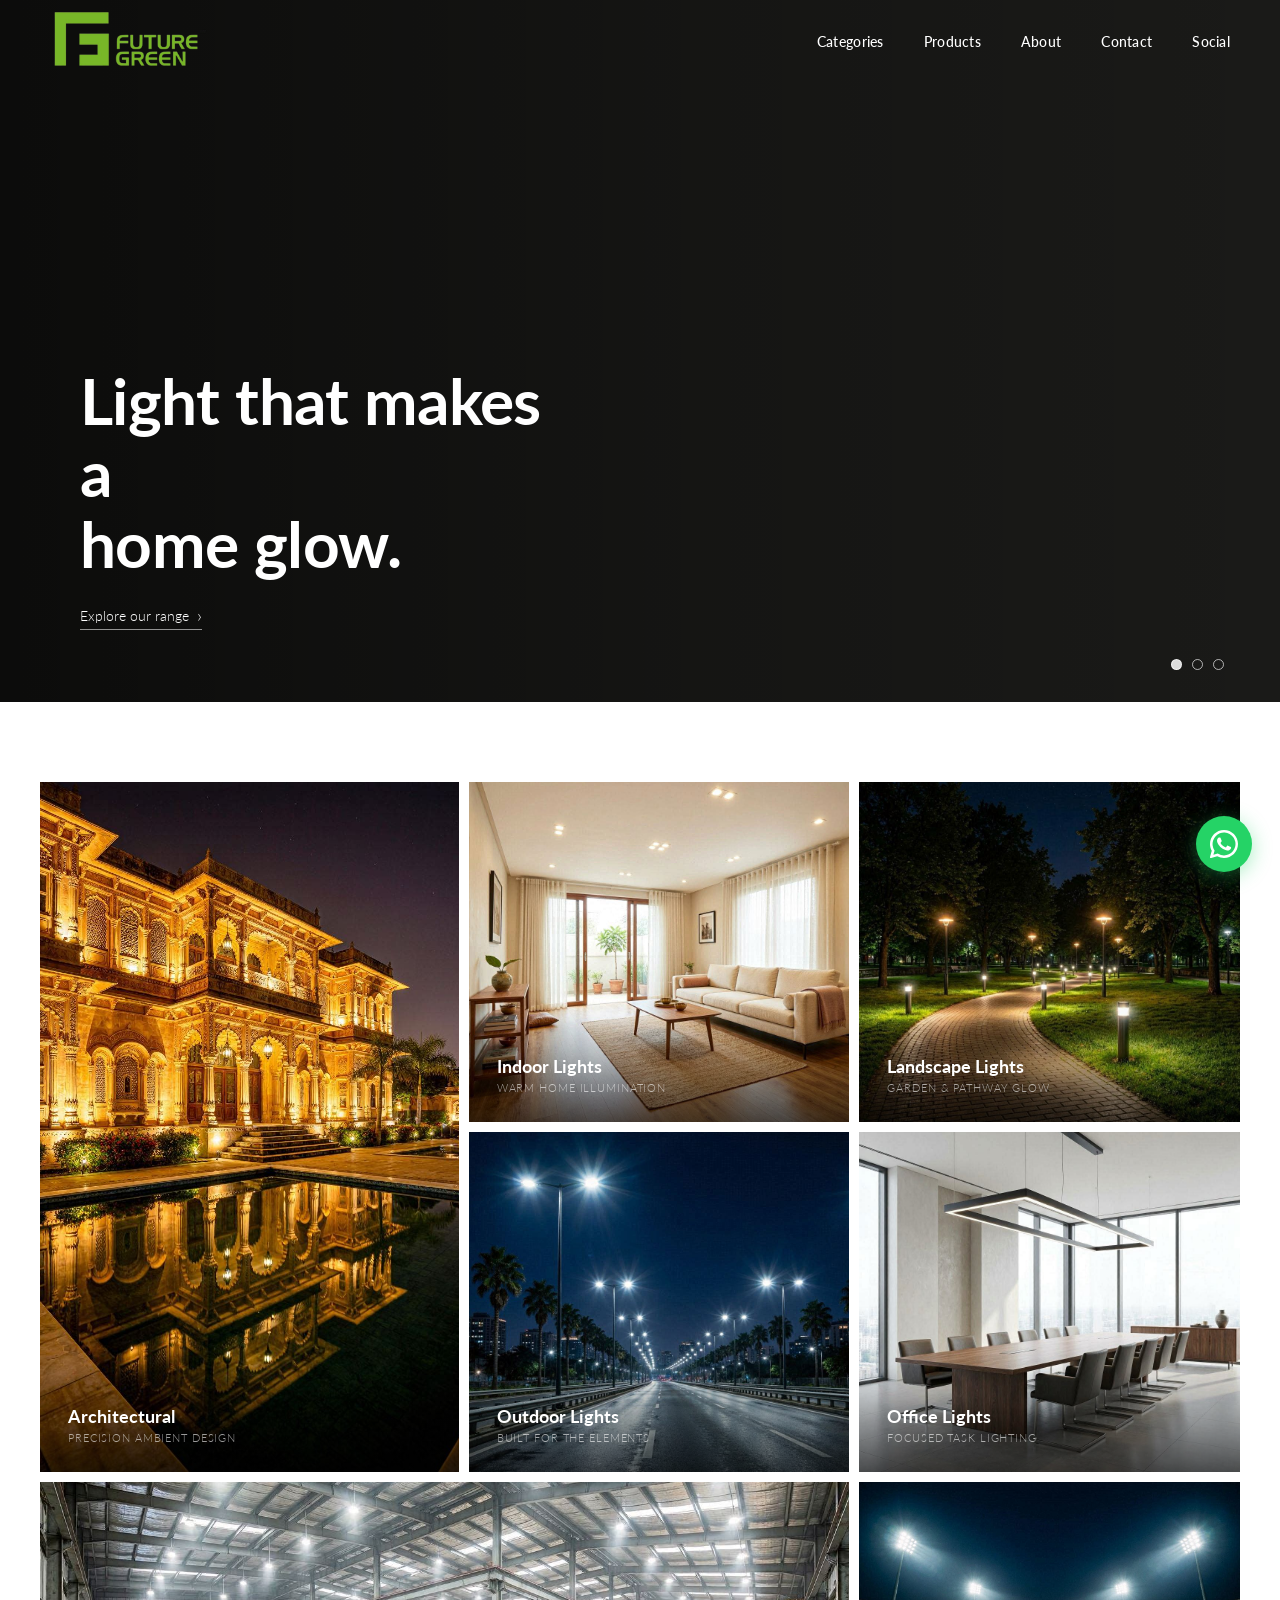
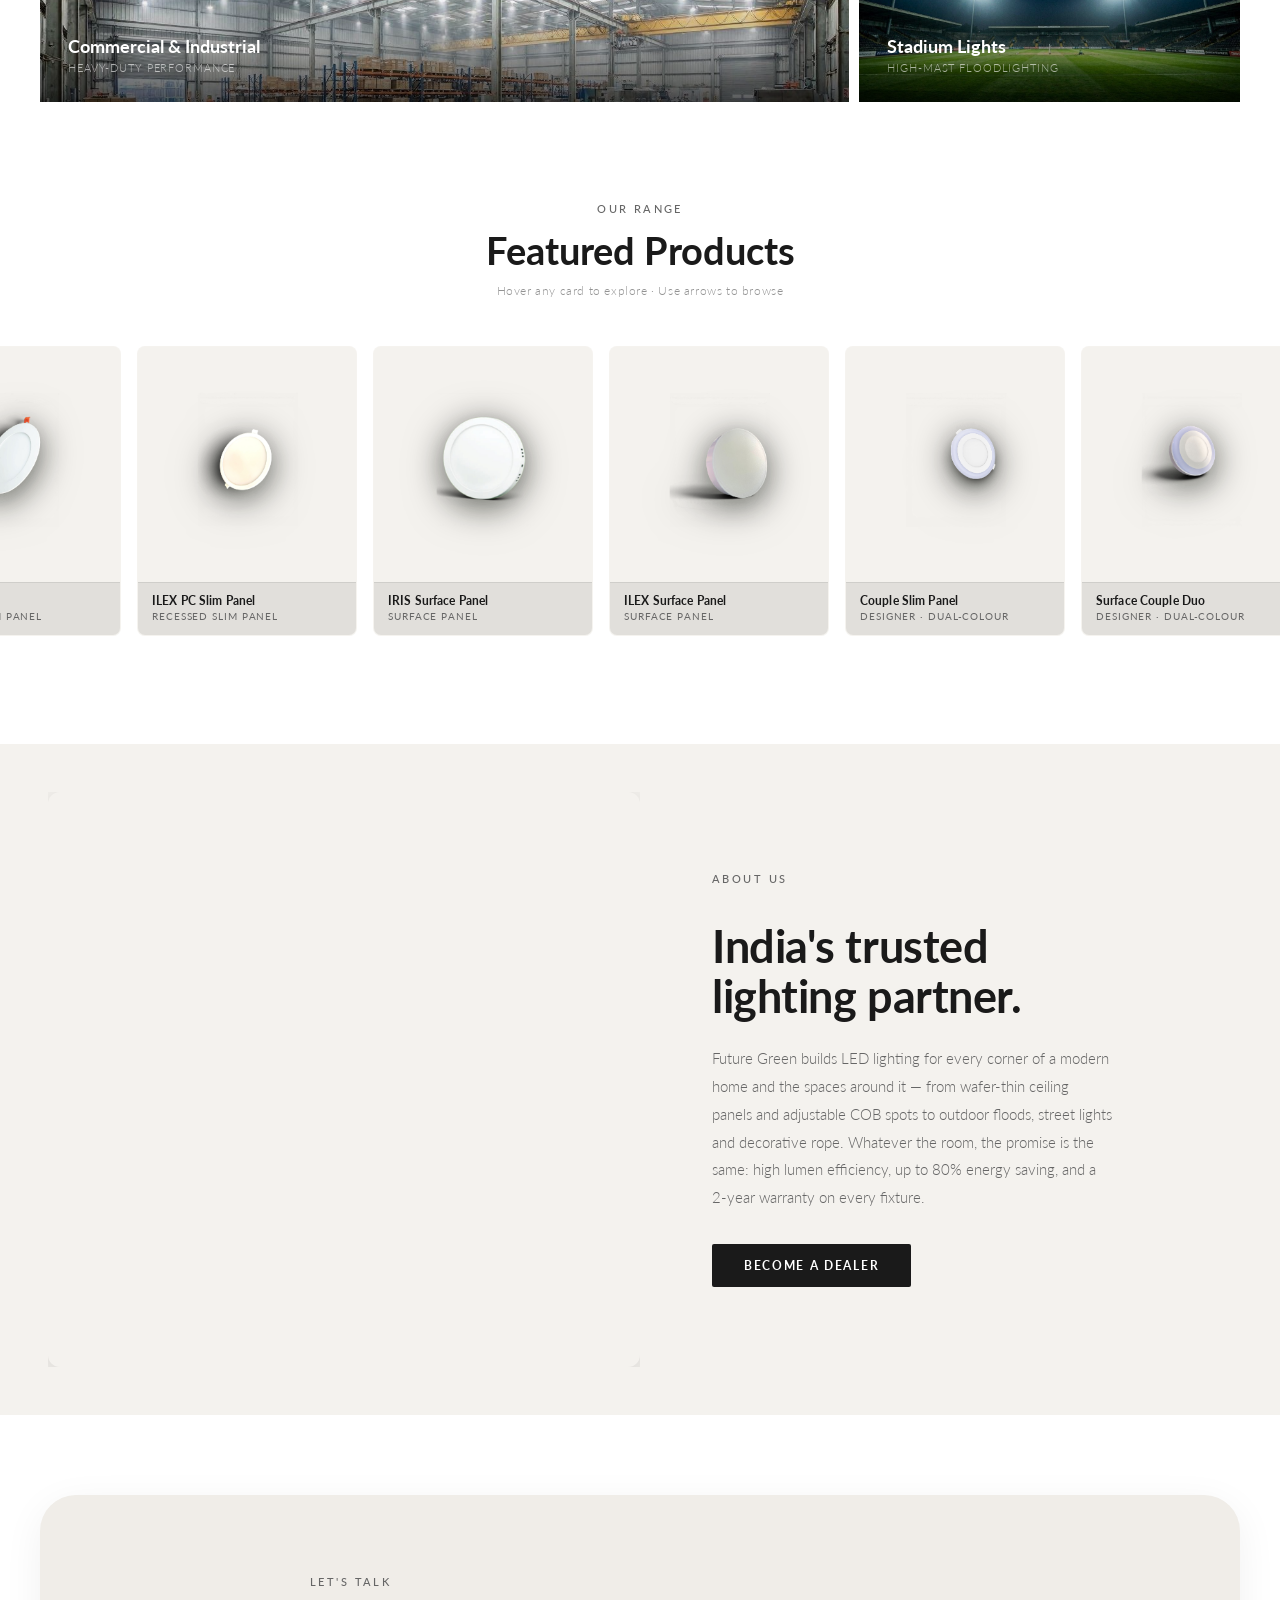
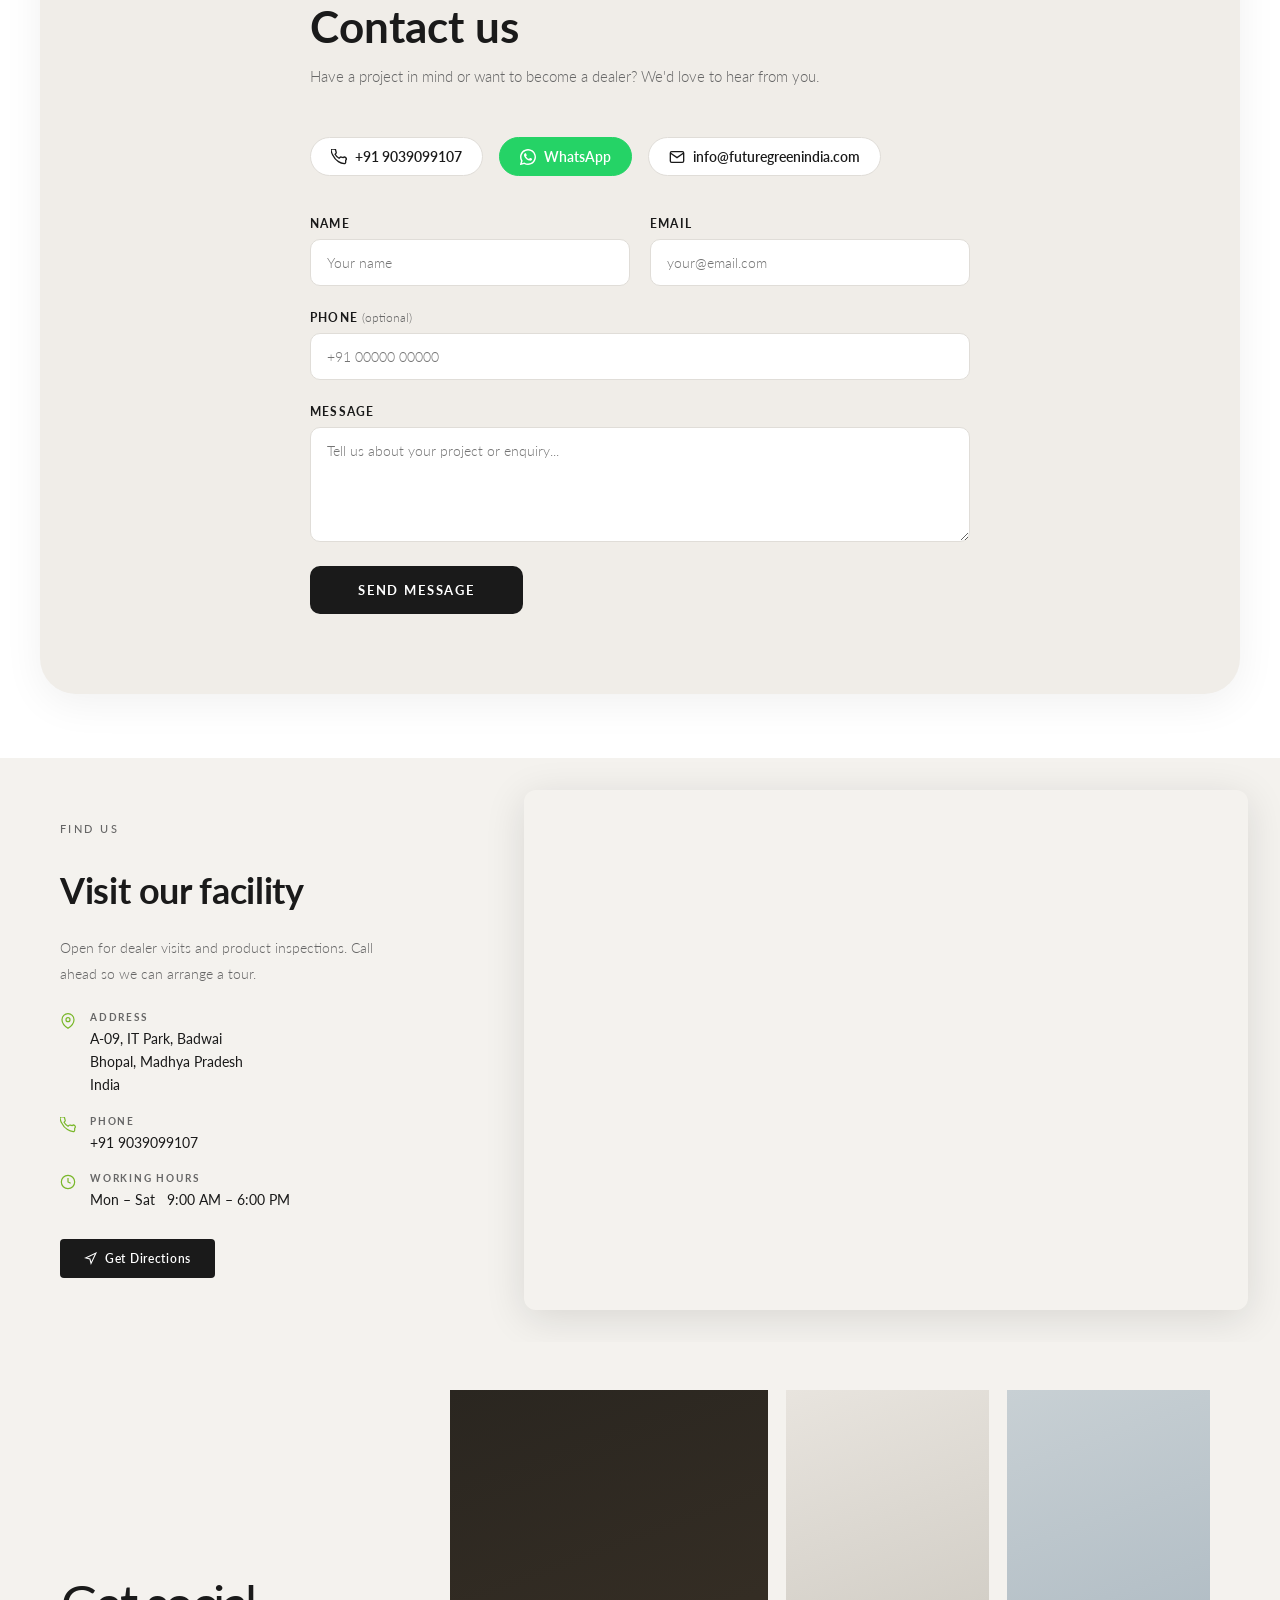
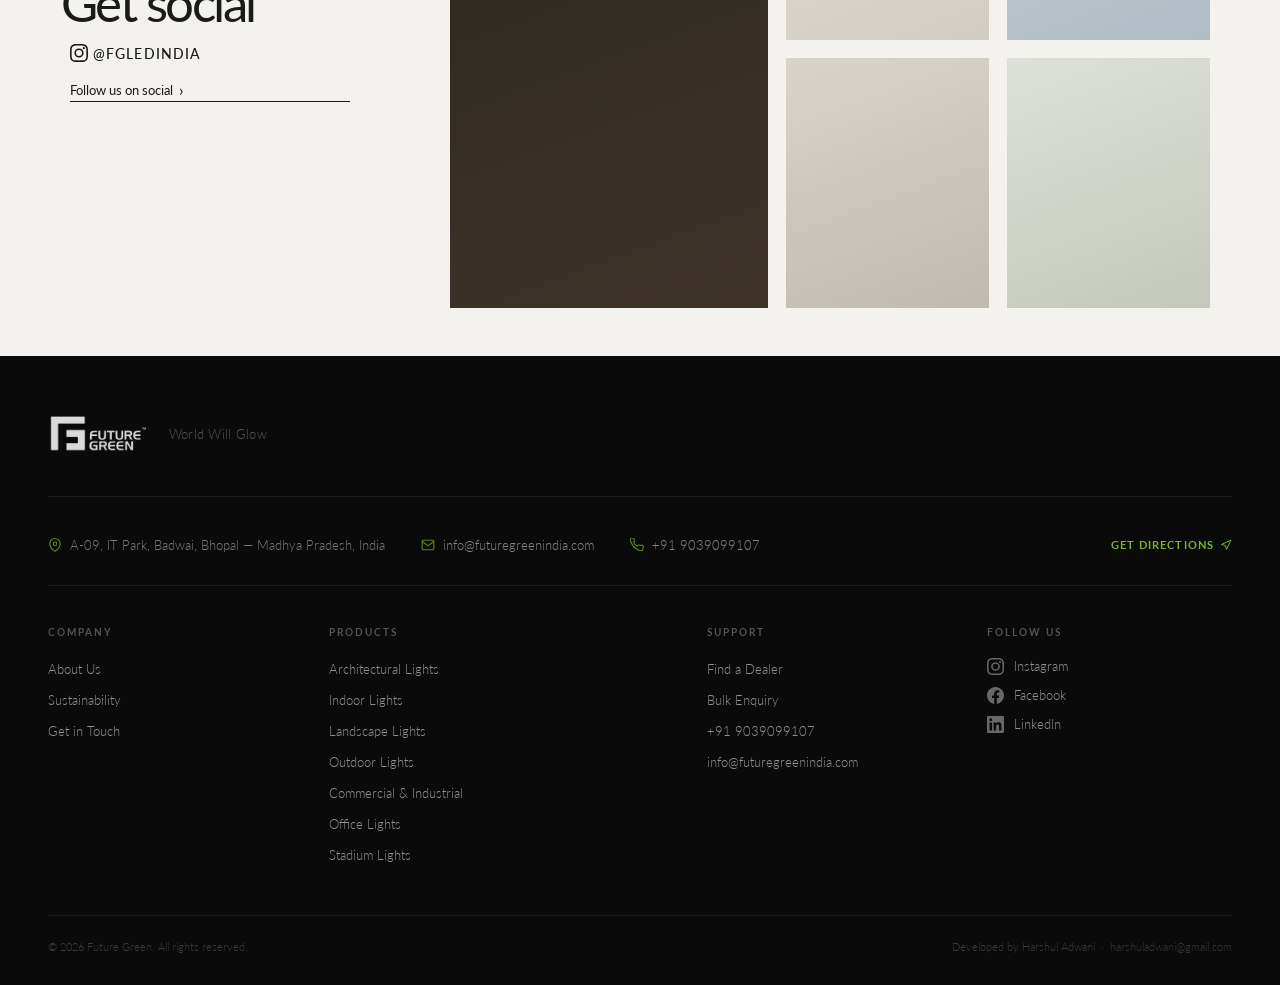
==== commit ffac1dd7: "upadted schema" ====
--- a/index.html
+++ b/index.html
@@ -98,7 +98,8 @@
   {
     "@context": "https://schema.org",
     "@type": "Organization",
-    "name": "Future Green India",
+    "name": "Future Green",
+    "alternateName": "Future Green India",
     "url": "https://futuregreenindia.com",
     "logo": "https://futuregreenindia.com/resources/logo.png",
     "description": "Future Green builds LED lighting for every corner of a modern home and the spaces around it — from wafer-thin ceiling panels and adjustable COB spots to outdoor floods, street lights and decorative rope.",
@@ -123,6 +124,23 @@
   }
   </script>
 
+  <!-- ══════════════════════════════════════════════════════════
+       WEBSITE SCHEMA — controls the "site name" Google shows
+       next to the favicon in search results (separate from
+       Organization schema above).
+       ★ TO CHANGE: edit "name" below — must match og:site_name
+         and the title tag for the strongest signal.
+  ══════════════════════════════════════════════════════════ -->
+  <script type="application/ld+json">
+  {
+    "@context": "https://schema.org",
+    "@type": "WebSite",
+    "name": "Future Green",
+    "alternateName": ["Future Green India", "futuregreenindia.com"],
+    "url": "https://futuregreenindia.com/"
+  }
+  </script>
+
 
   <!-- ══════════════════════════════════════════════════════════
        FAVICONS
@@ -130,7 +148,7 @@
        ★ TO CHANGE: replace the files in your resources/ folder
          with your own icon files (keep the same filenames)
   ══════════════════════════════════════════════════════════ -->
-  <link rel="icon"             href="resources/favicon.ico" />
+  <link rel="icon"             href="resources/favicon.ico" sizes="96x96" />
   <link rel="icon"             href="resources/favicon.svg"  type="image/svg+xml" />
   <!-- apple-touch-icon: icon shown when someone saves your site to iPhone home screen -->
   <link rel="apple-touch-icon" href="resources/apple-touch-icon.png" />
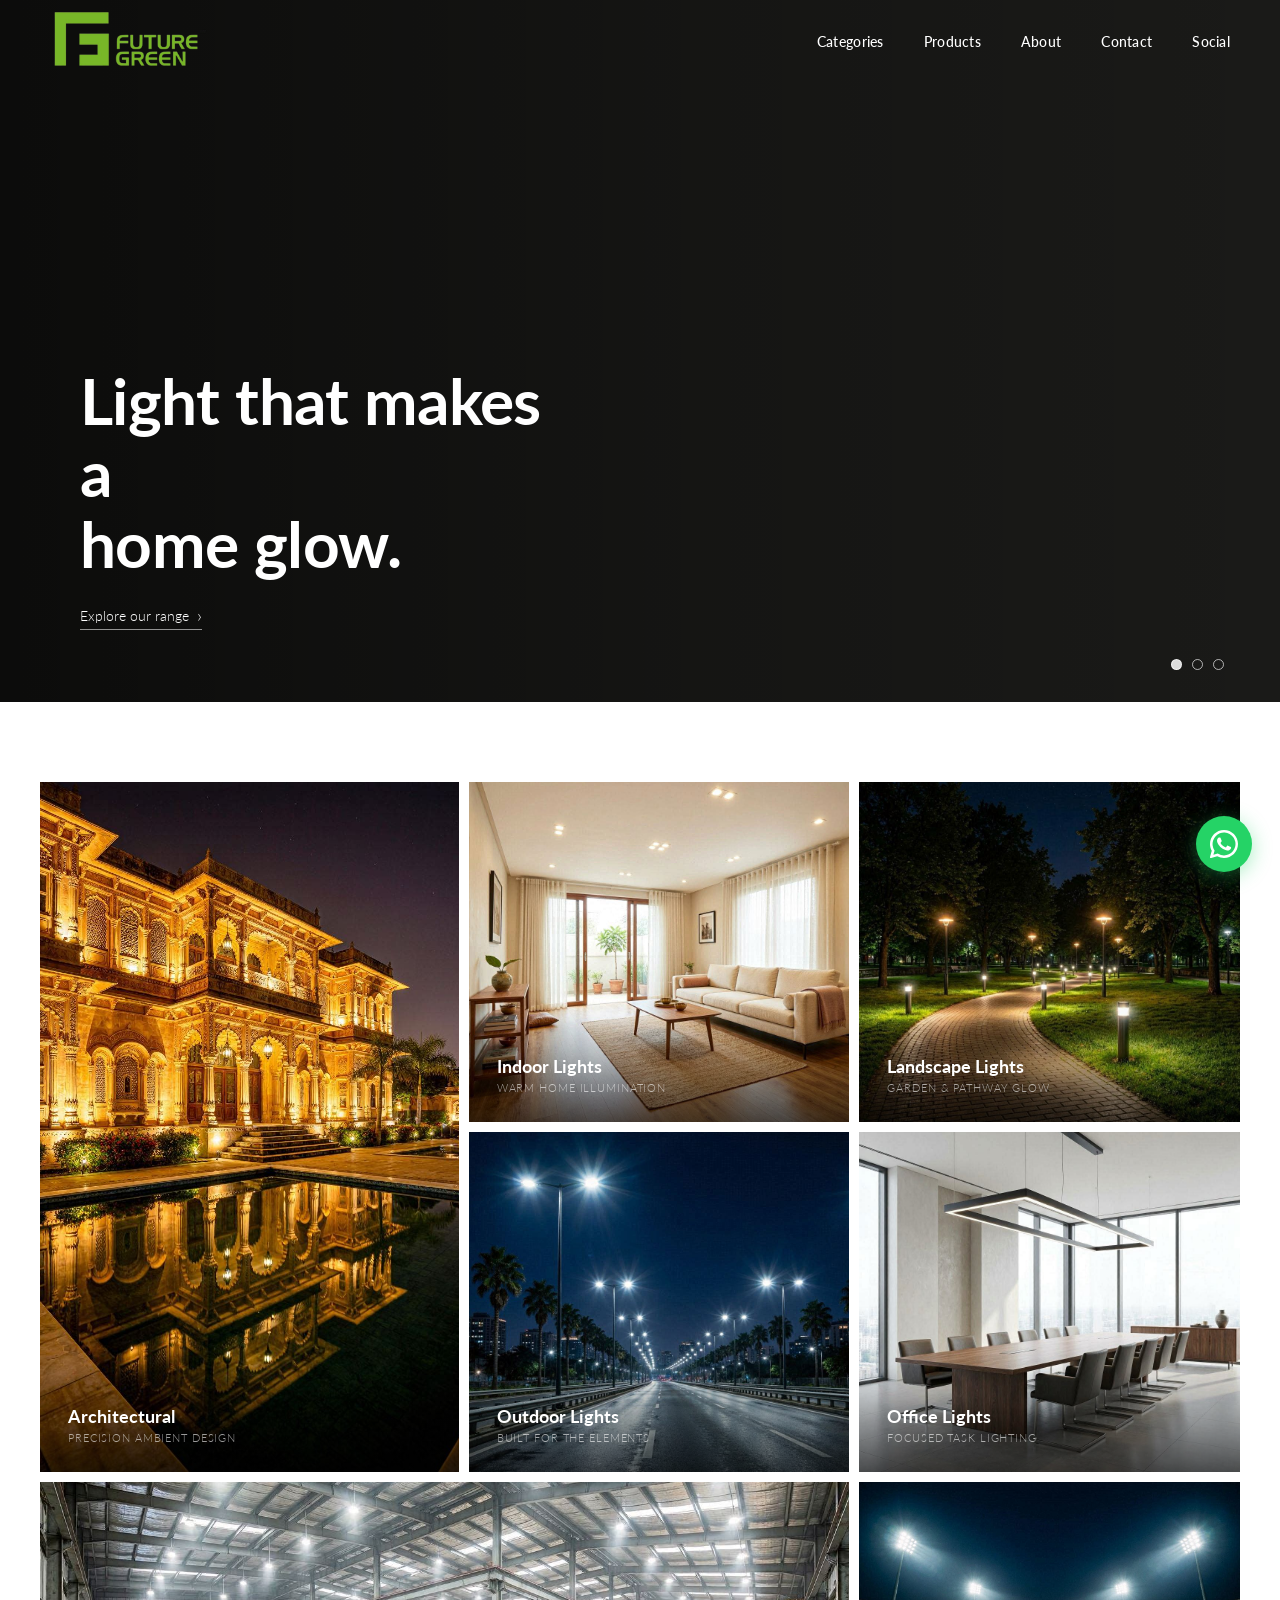
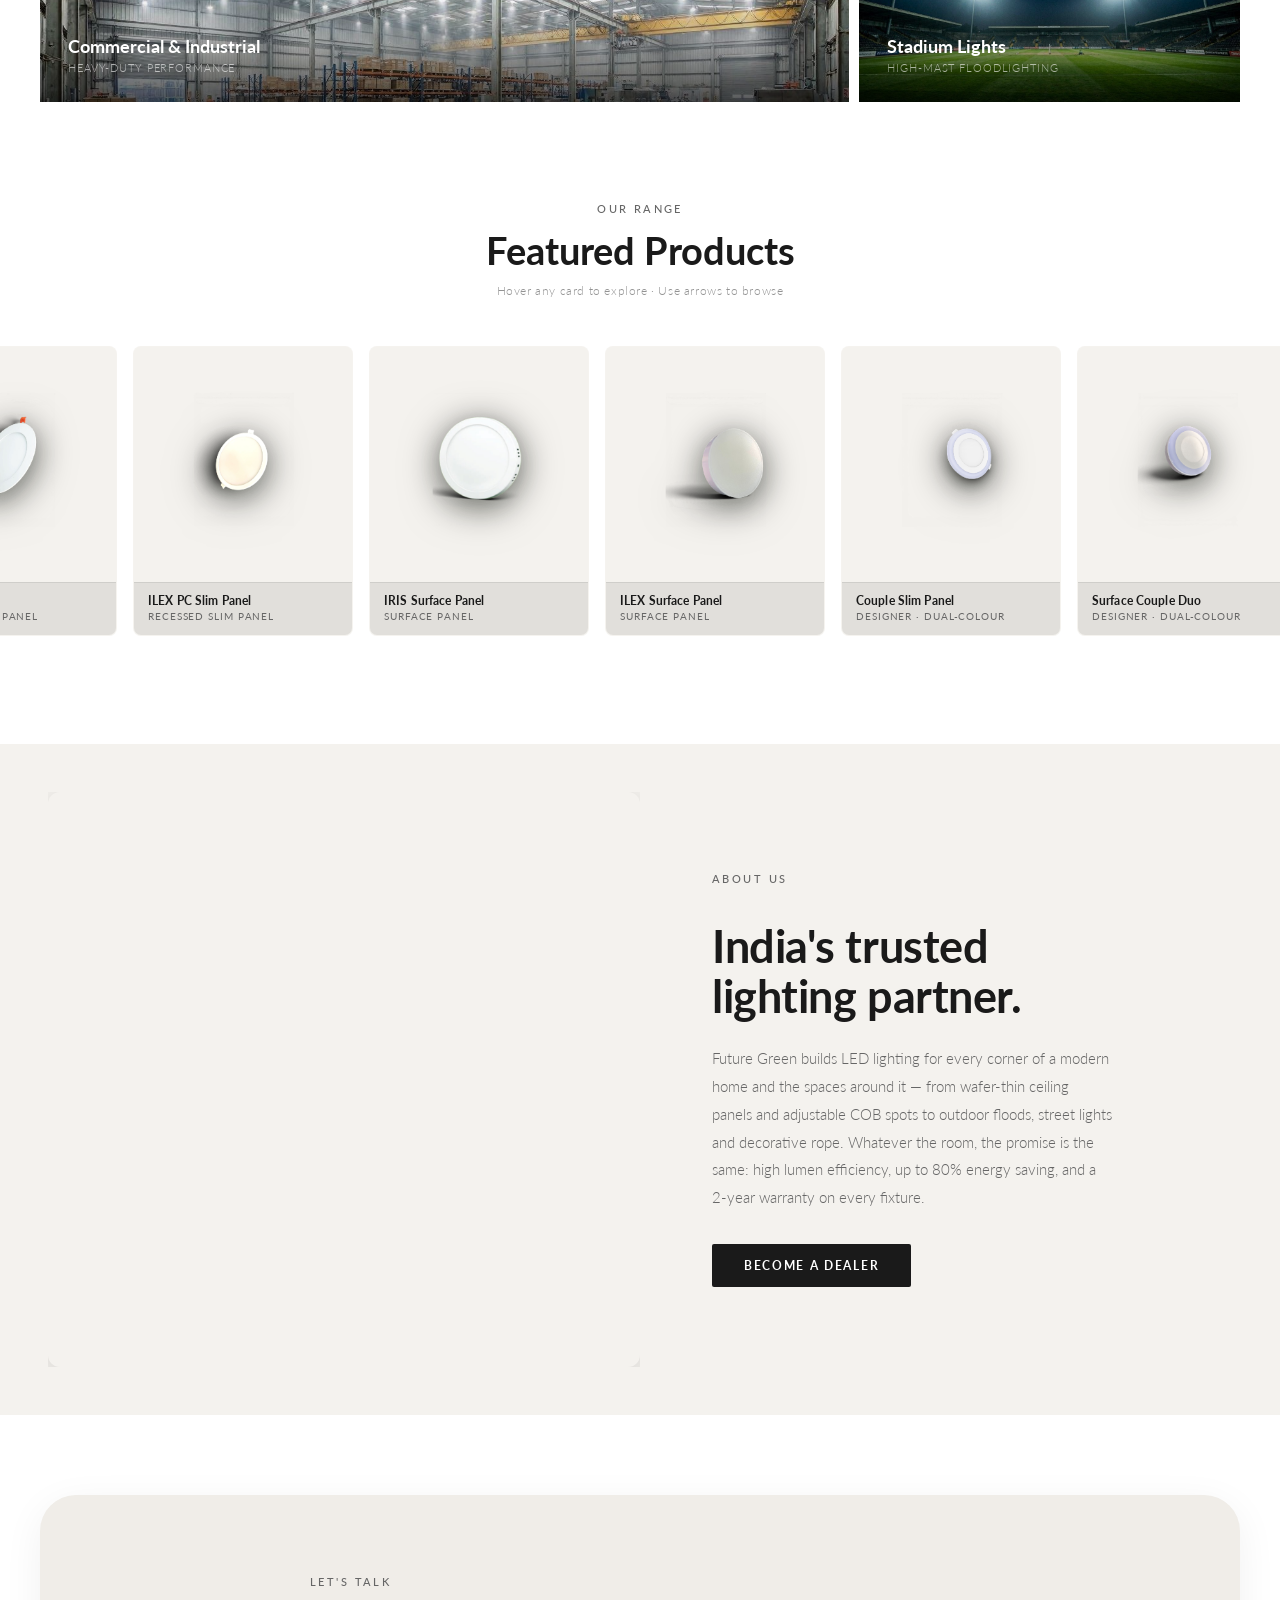
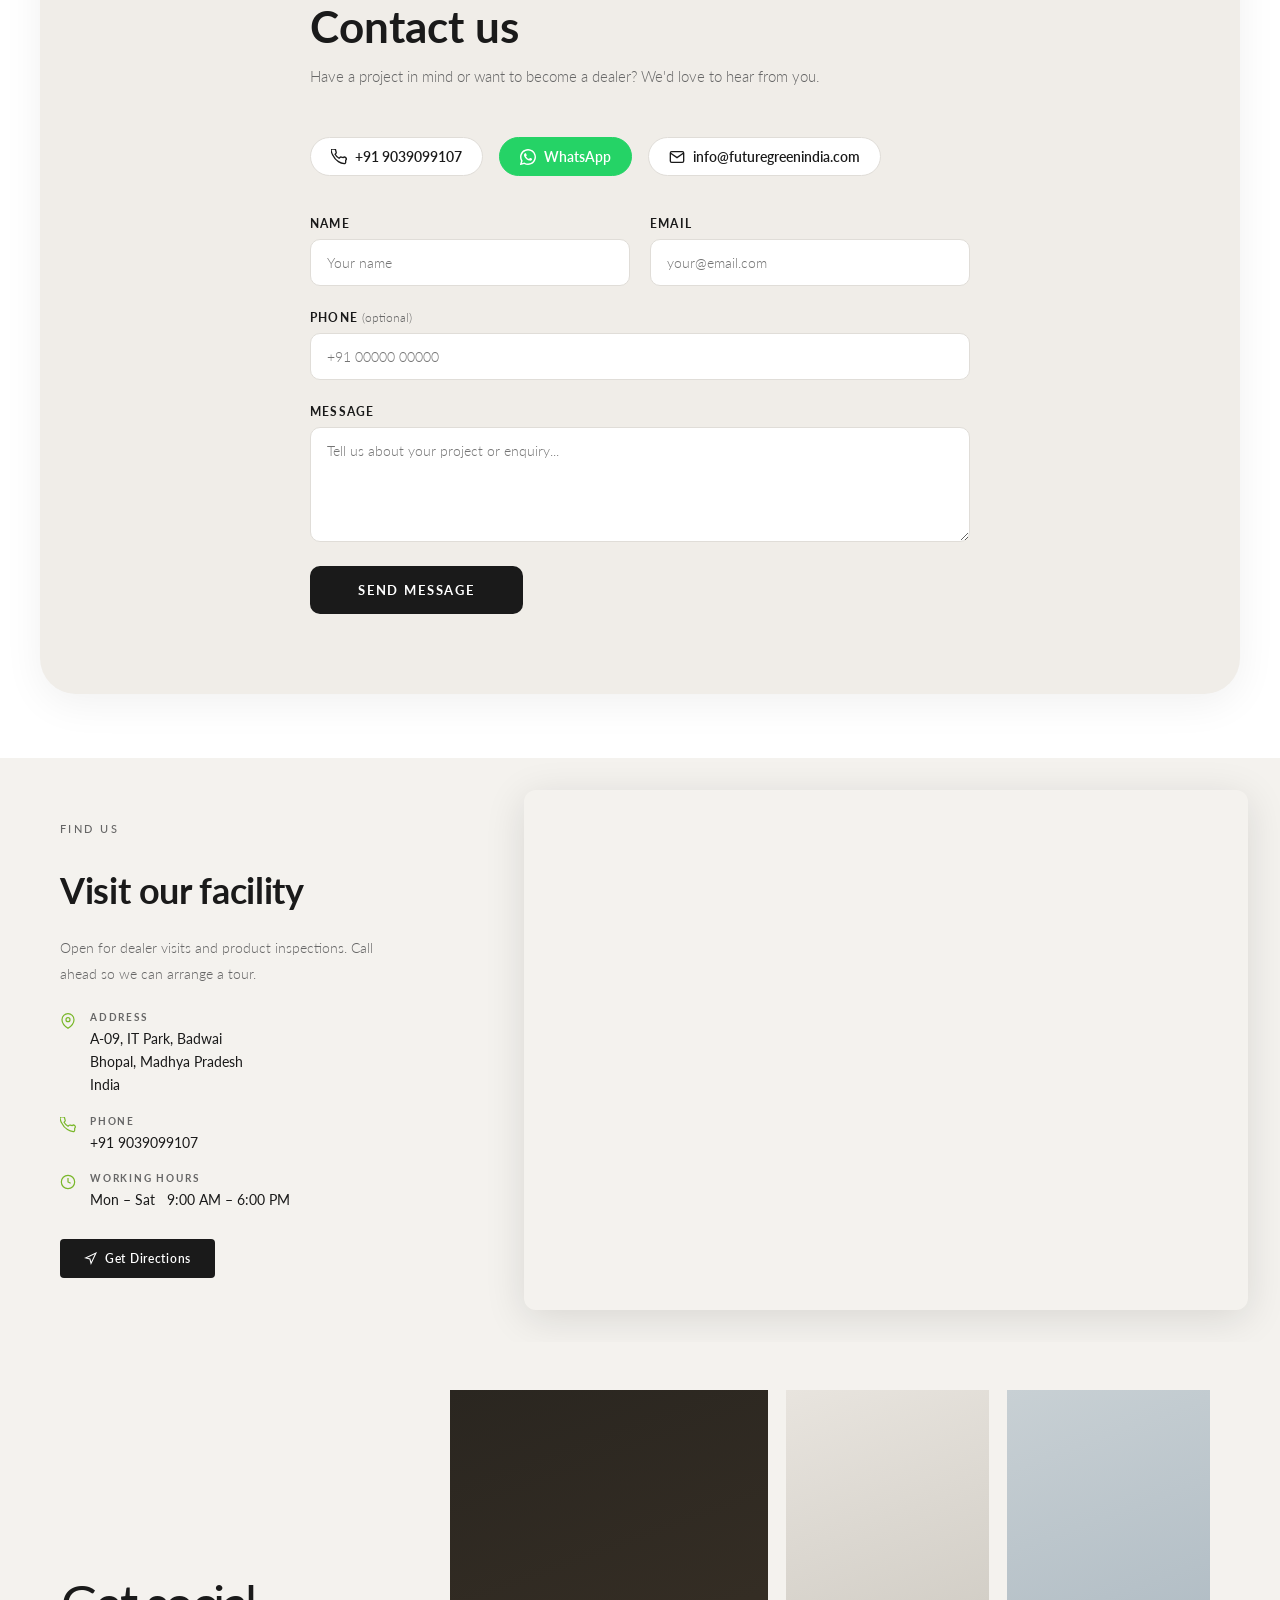
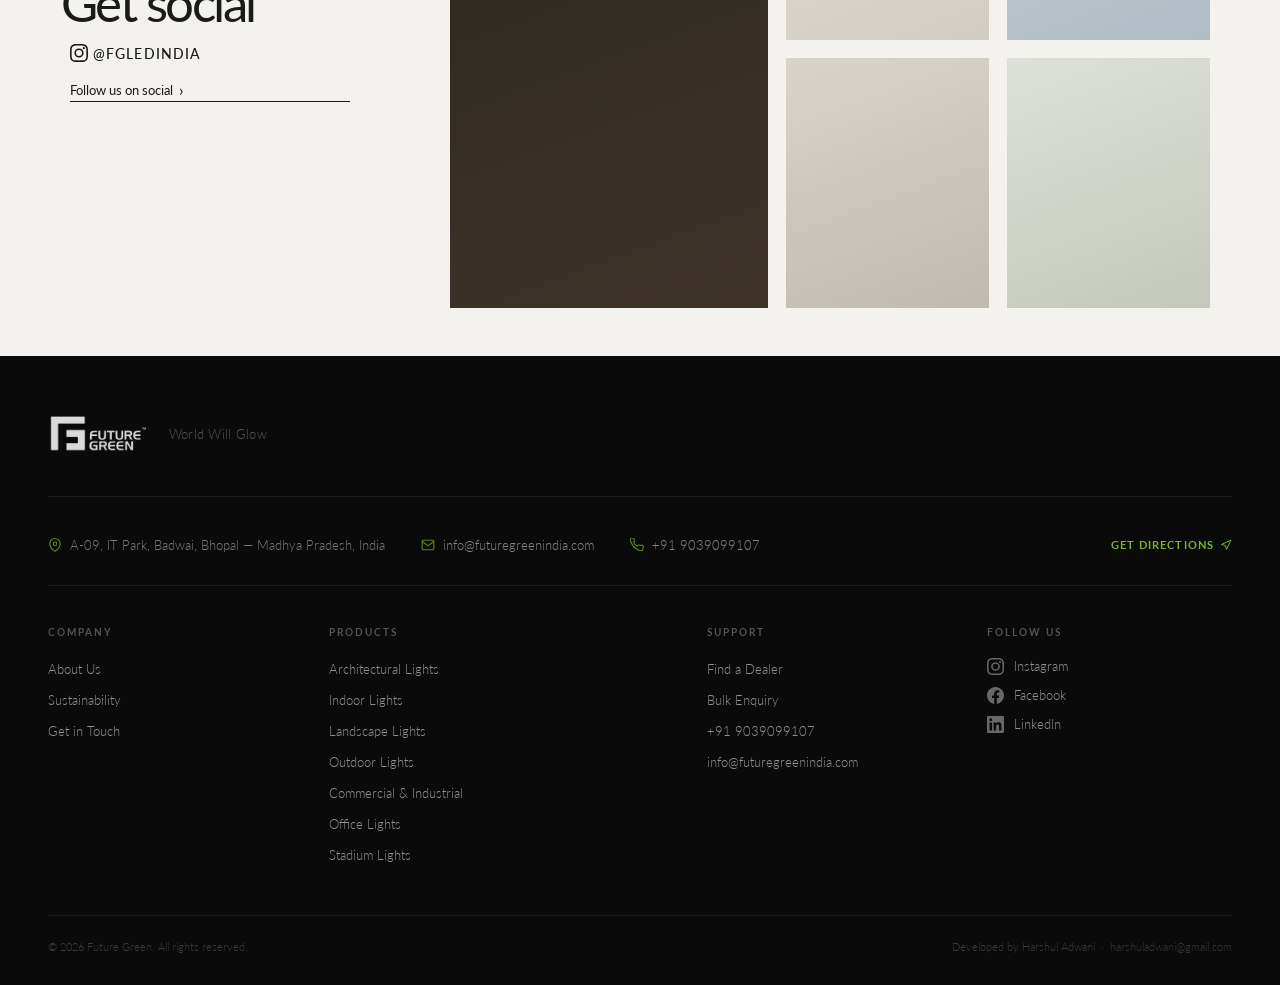
==== commit a2dadab1: "favicon" ====
--- a/index.html
+++ b/index.html
@@ -148,6 +148,7 @@
        ★ TO CHANGE: replace the files in your resources/ folder
          with your own icon files (keep the same filenames)
   ══════════════════════════════════════════════════════════ -->
+  <link rel="icon" type="image/png" sizes="96x96" href="resources/favicon.png" />
   <link rel="icon"             href="resources/favicon.ico" sizes="96x96" />
   <link rel="icon"             href="resources/favicon.svg"  type="image/svg+xml" />
   <!-- apple-touch-icon: icon shown when someone saves your site to iPhone home screen -->
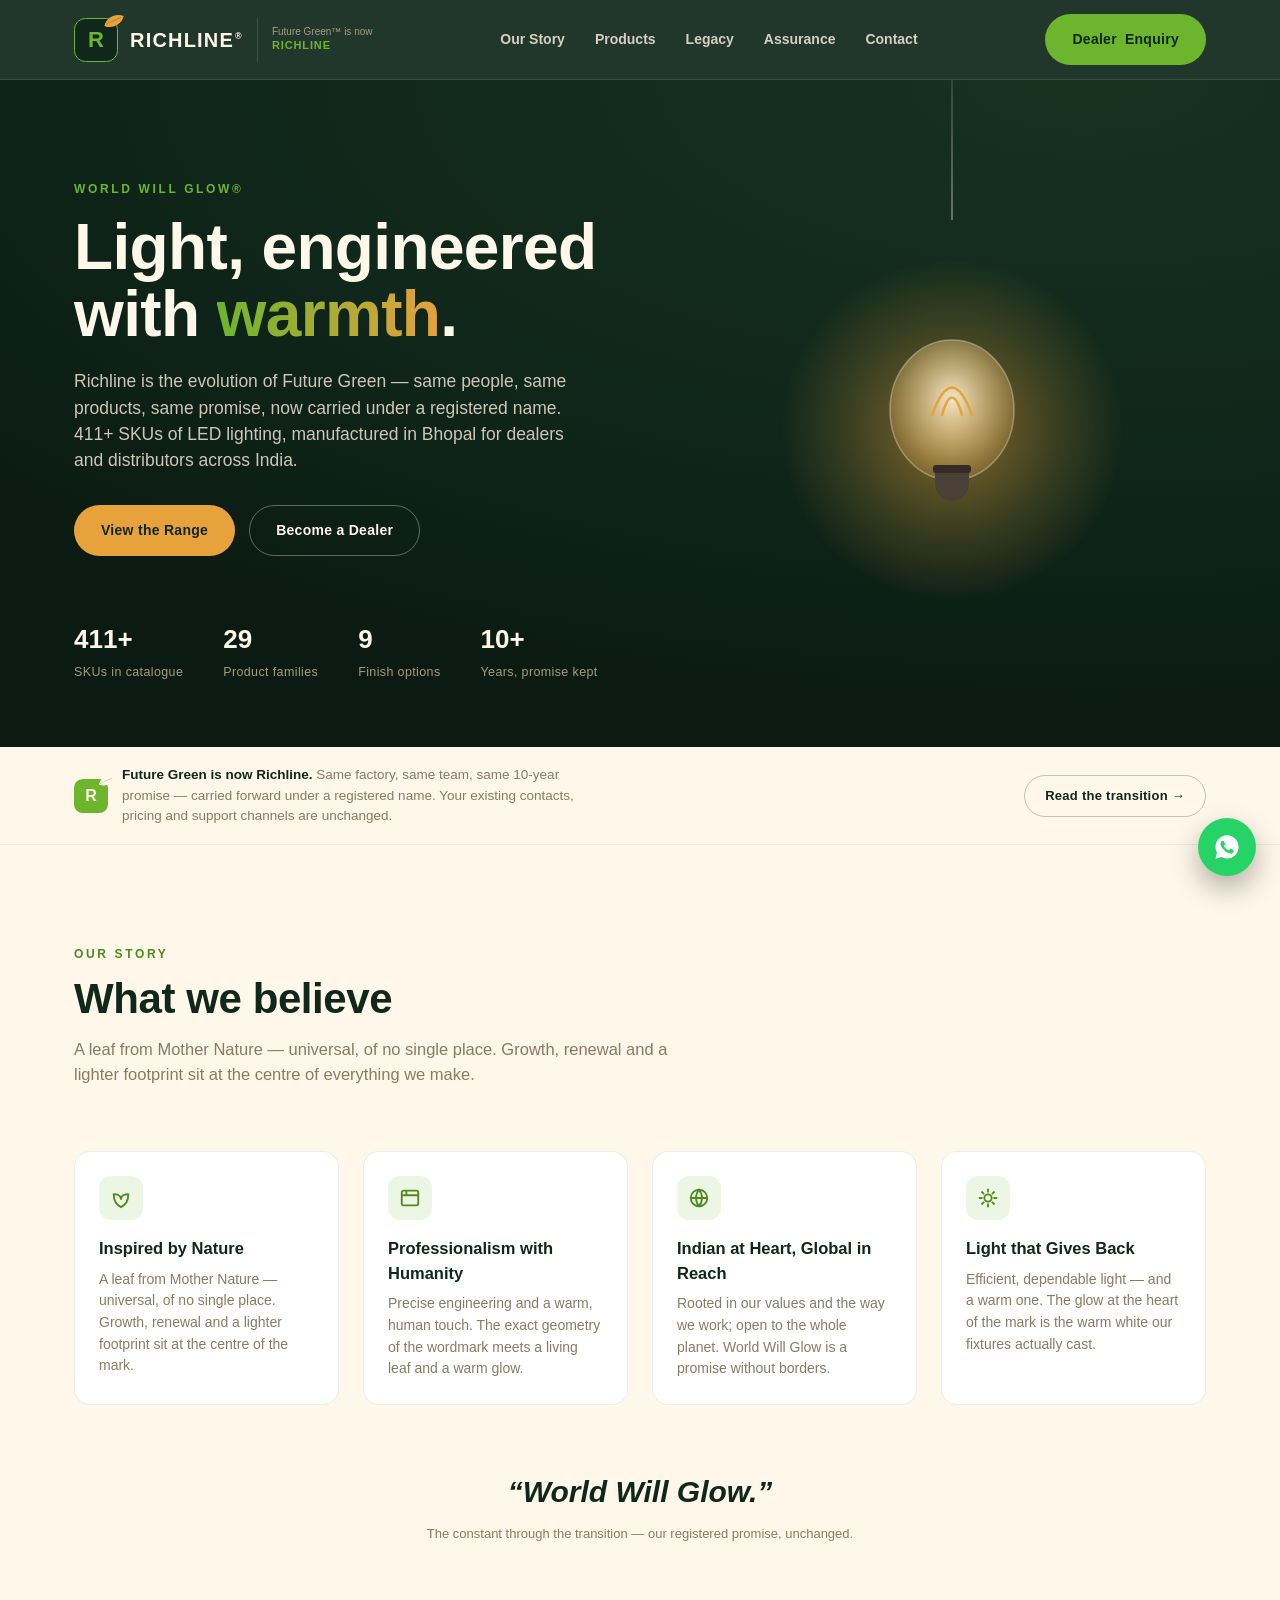
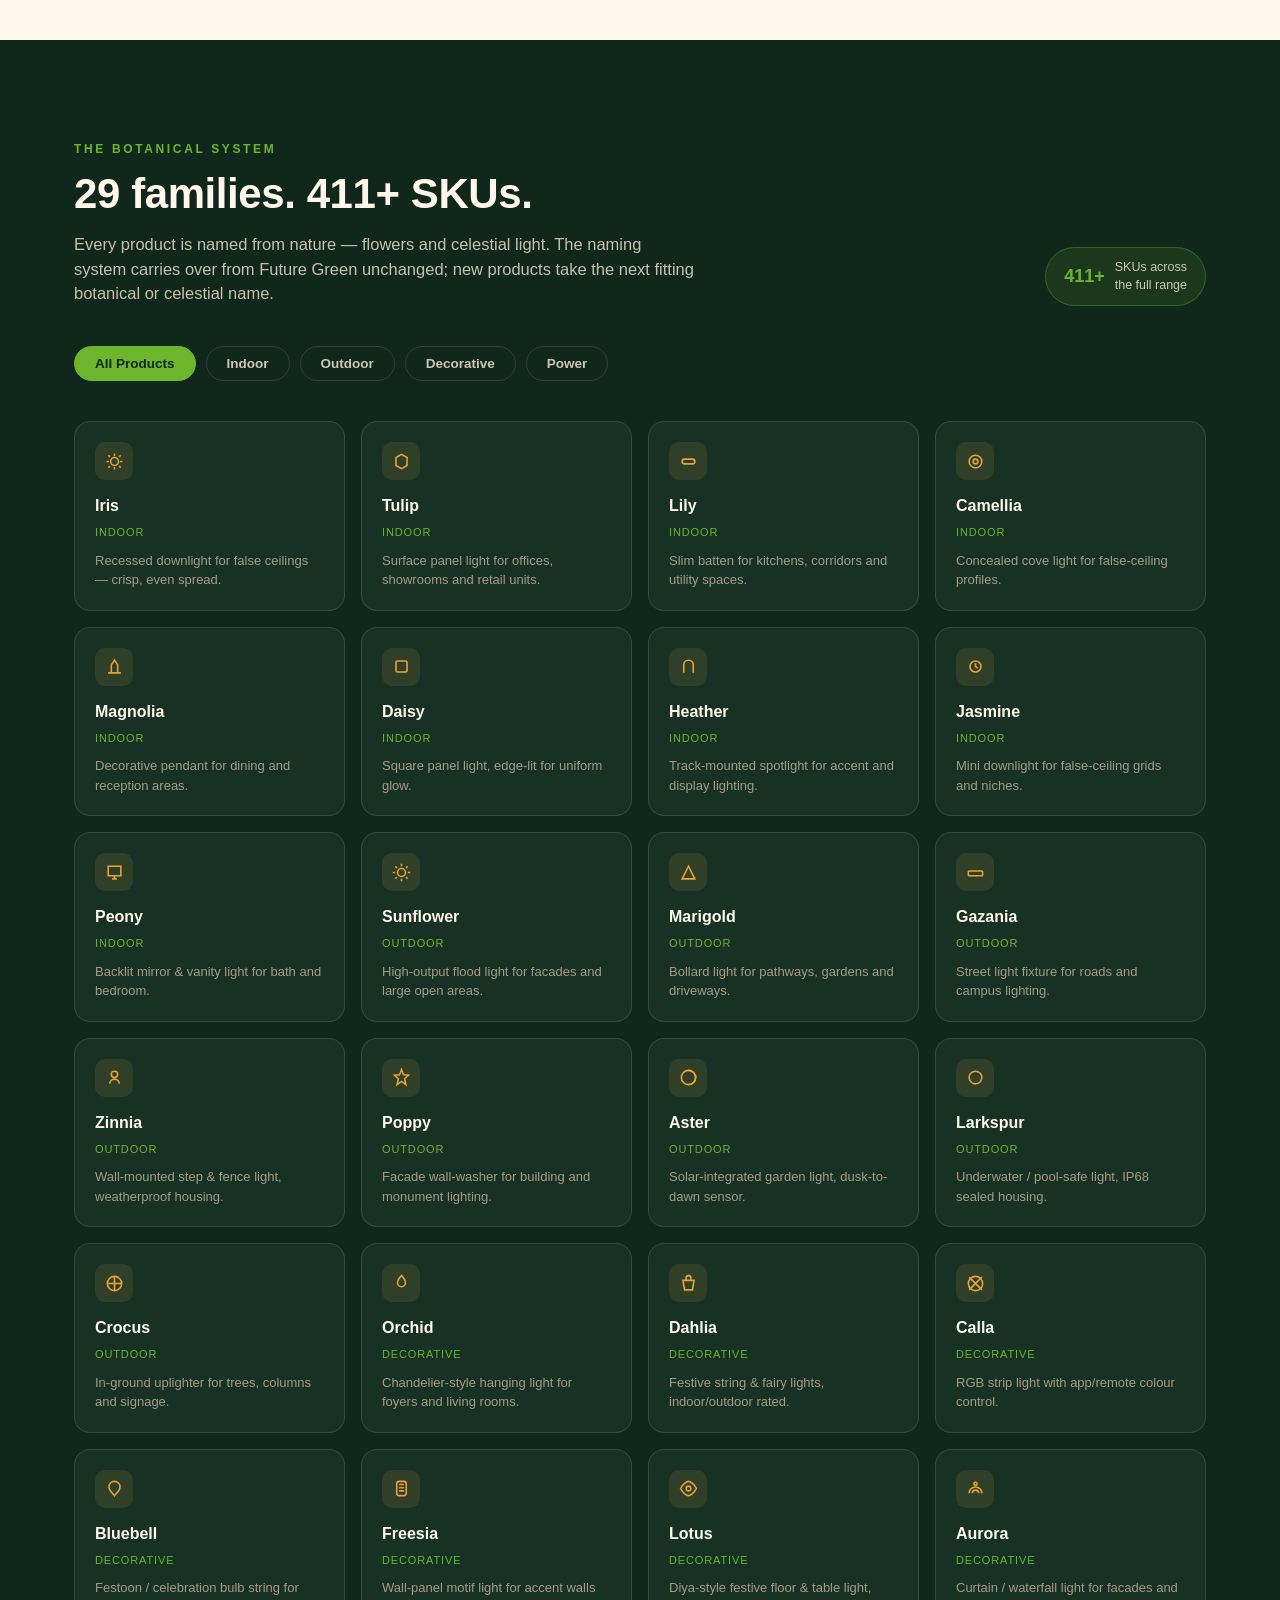
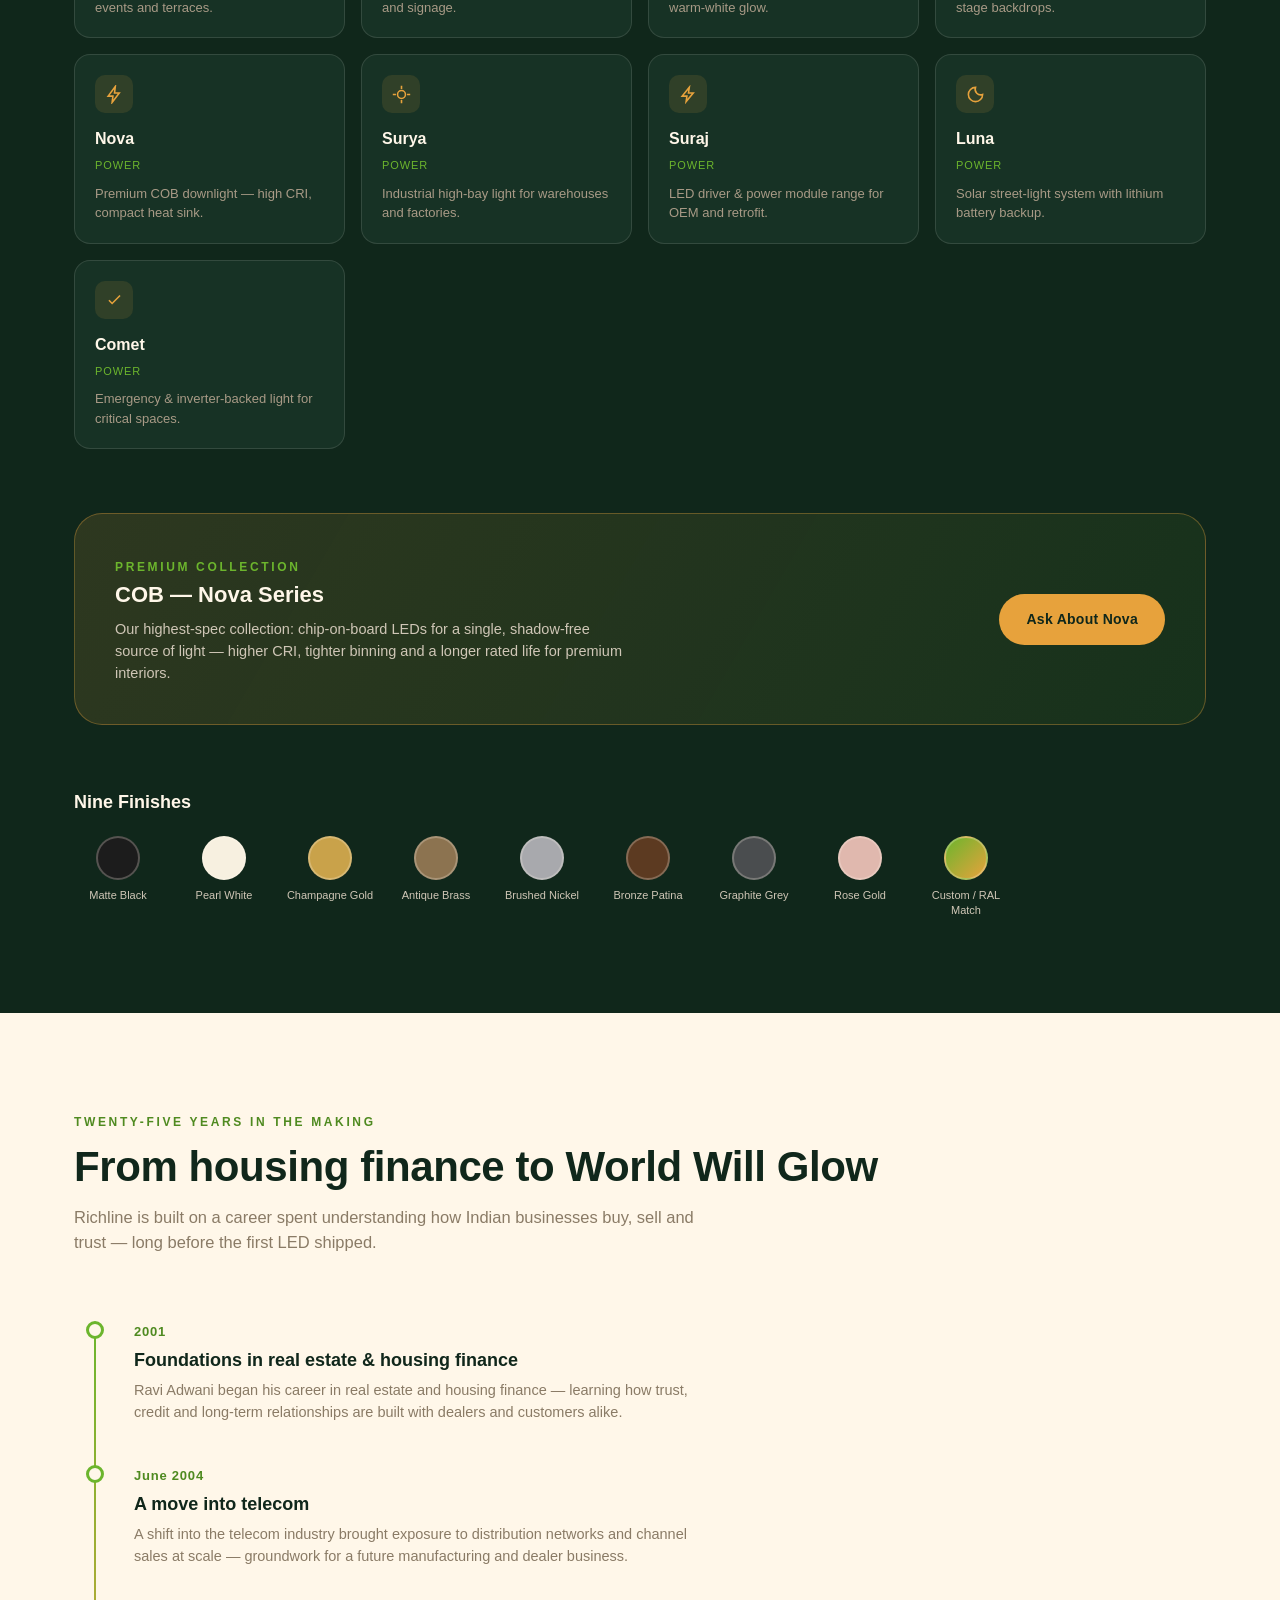
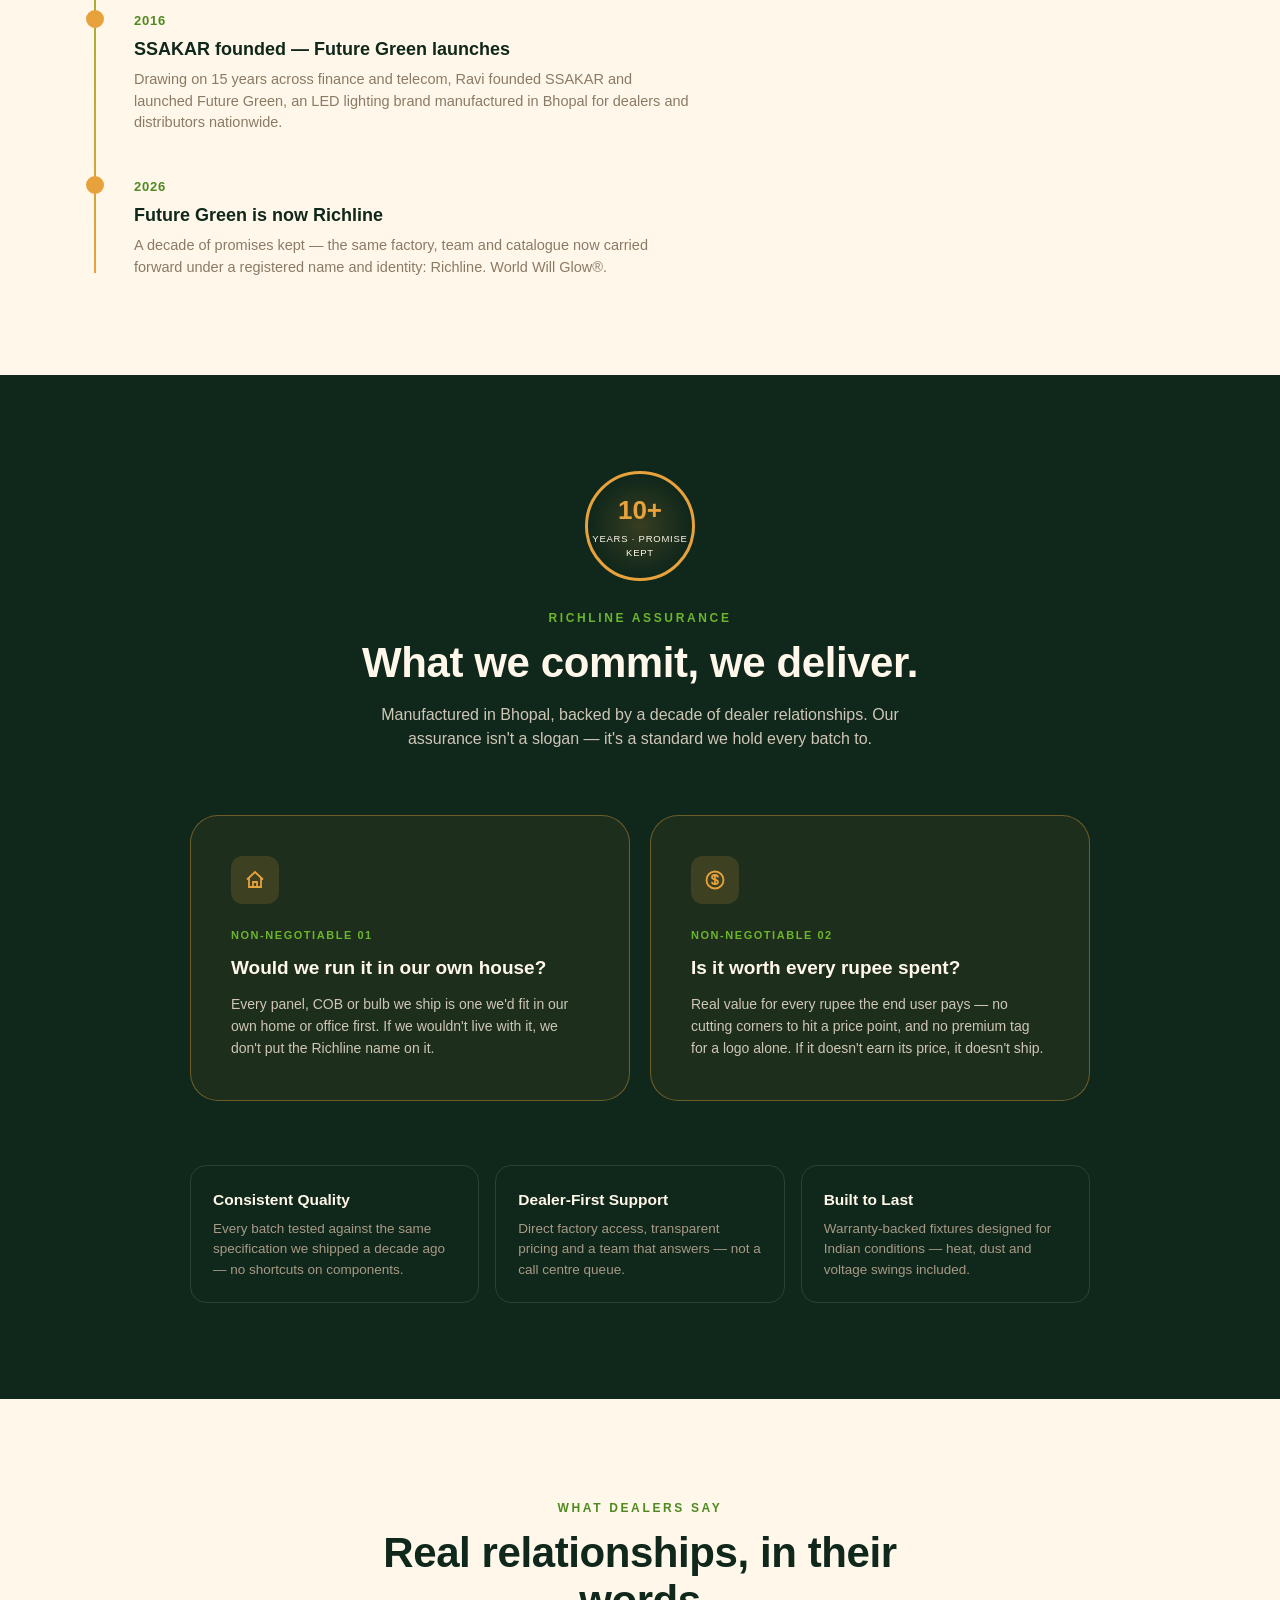
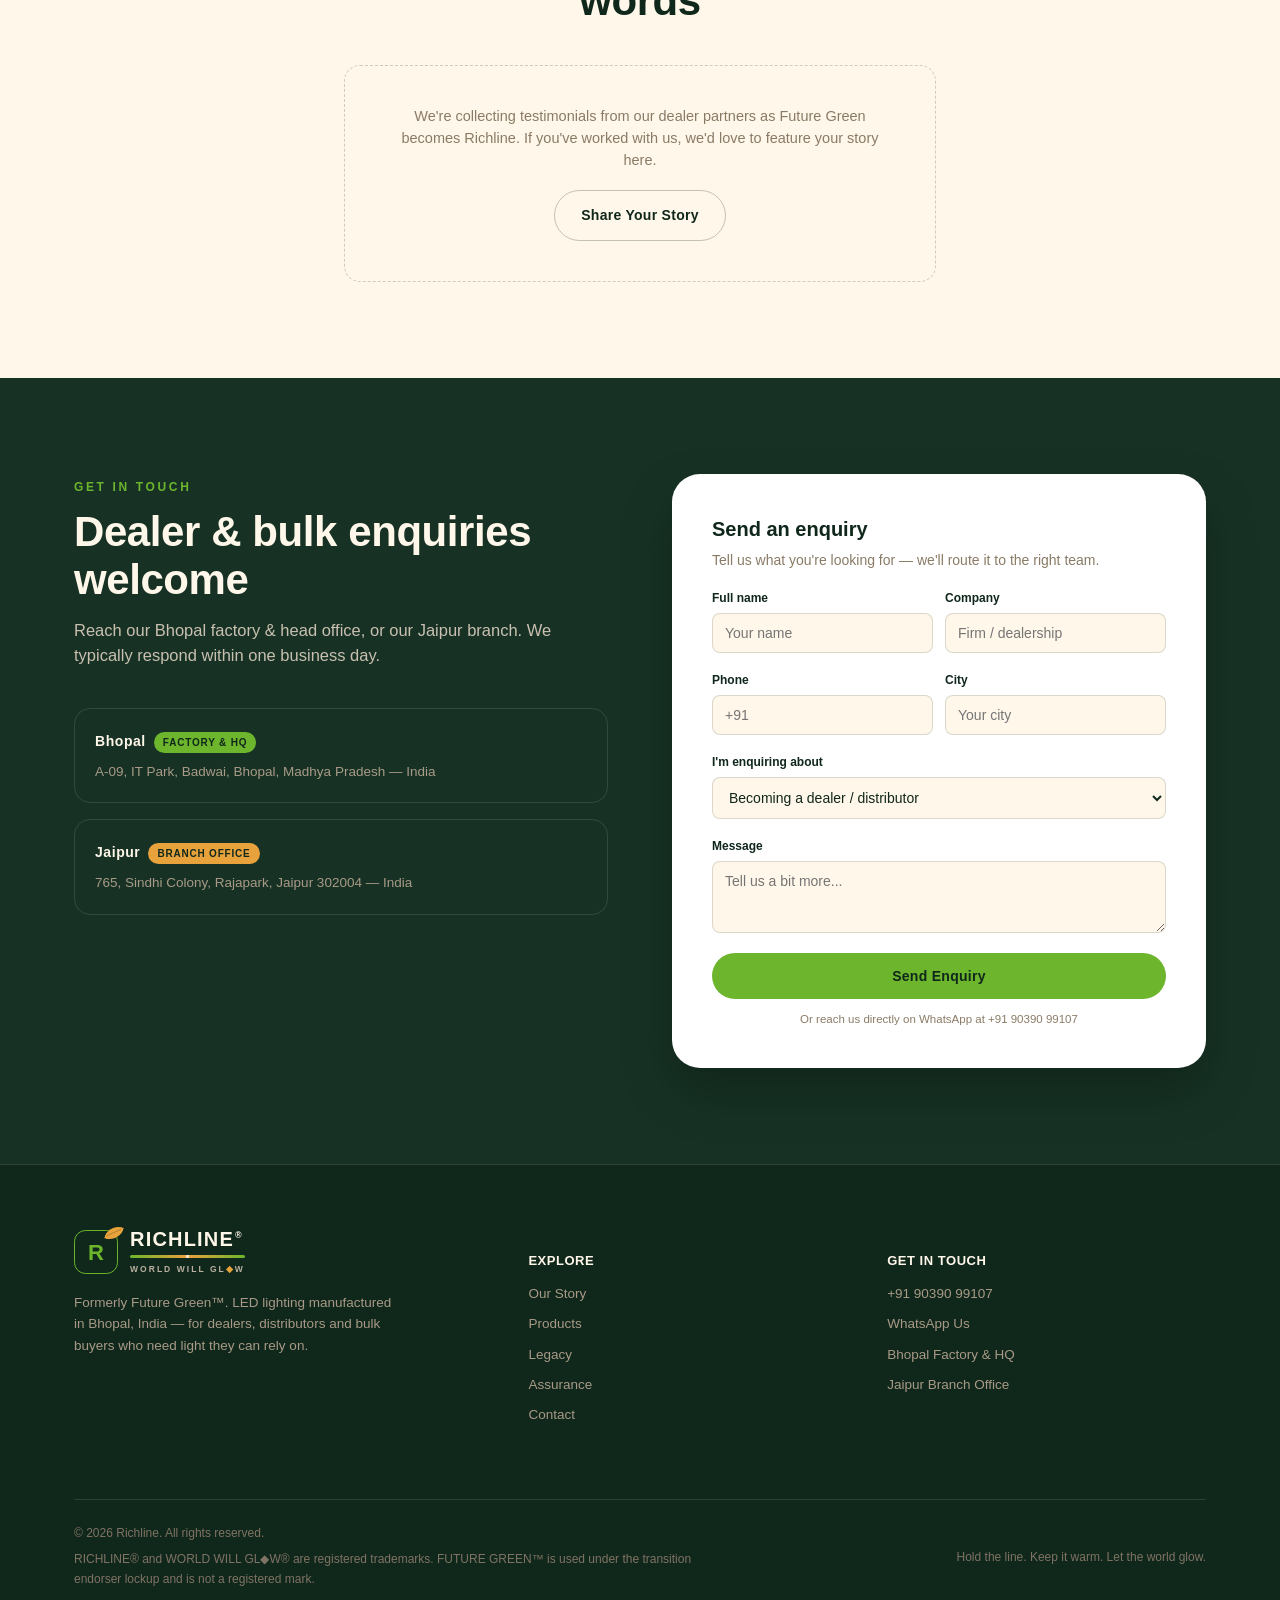
==== commit bf795590: "richline website as index" ====
--- a/index.html
+++ b/index.html
@@ -1,912 +1,988 @@
 <!DOCTYPE html>
-<!-- ============================================================
-  index.html — Future Green Website
-  ──────────────────────────────────────────────────────────────
-  This is the MAIN FILE of your website. It contains all the
-  content you see on the page: text, sections, buttons, images.
-
-  HOW THE 3 FILES WORK TOGETHER:
-  • index.html  → the skeleton (structure & content)
-  • style.css   → the skin     (colours, fonts, layout)
-  • script.js   → the muscles  (animations, menus, forms)
-
-  HOW TO READ HTML:
-  • Tags come in pairs: <div> ... </div>
-  • class="something"  → connects an element to CSS styling
-  • id="something"     → lets JavaScript find that exact element
-  • href="..."         → where a link goes
-  • src="..."          → where an image/file comes from
-
-  QUICK FIND GUIDE (use Ctrl+F to jump):
-  ★ Change phone number  → search: 9039099107
-  ★ Change email         → search: info@futuregreenindia.com
-  ★ Change address       → search: Badwai
-  ★ Change nav links     → search: nav-links
-  ★ Change hero text     → search: hero-text
-  ★ Change about text    → search: about-body
-  ★ Change stats numbers → search: data-target
-  ★ Change footer links  → search: footer-col
-============================================================ -->
 <html lang="en">
 <head>
-  <!-- ── charset: tells the browser to use modern characters (emoji, Hindi, etc.) -->
-  <meta charset="UTF-8" />
-
-  <!-- ── viewport: makes the site look correct on mobile phones, not zoomed out -->
-  <meta name="viewport" content="width=device-width, initial-scale=1.0" />
-
-  <!-- ── TITLE: appears in the browser tab and Google search results
-       ★ TO CHANGE: edit the text between <title> and </title> -->
-  <title>Future Green — World Will Glow | LED Lighting India</title>
-
-
-  <meta name="google-site-verification" content="gV94wu153Q4Ut2Dla9ZFrZnjd9CzXcqFuo6H6Y--49o" />
-  <meta name="google-site-verification" content="MusFVLI5Y_xz8AqQY-9SNpzlVcaxyxrmkoKmy4h-XNw" />
-  <!-- ══════════════════════════════════════════════════════════
-       SEO META TAGS
-       These are invisible to visitors but Google reads them.
-       They control how your site appears in search results.
-  ══════════════════════════════════════════════════════════ -->
-
-  <!-- ── description: the text shown under your link in Google results
-       ★ TO CHANGE: edit the content="..." text below -->
-  <meta name="description" content="Future Green builds LED lighting for every corner of a modern home — COB spotlights, panel lights, flood lights, street lights, rope light and more. 2-year warranty. Dealer enquiries welcome." />
-
-  <!-- ── keywords: words Google uses to understand what your page is about -->
-  <meta name="keywords" content="LED lights India, COB lights, flood lights, downlights, panel lights, street lights, rope light, LED strip, LED manufacturer Bhopal India, energy efficient lighting" />
-
-  <!-- ── author: your company name -->
-  <meta name="author" content="Future Green" />
-
-  <!-- ── canonical: tells Google THIS is the official URL (avoids duplicate content issues) -->
-  <link rel="canonical" href="https://futuregreenindia.com/" />
-
-
-  <!-- ══════════════════════════════════════════════════════════
-       OPEN GRAPH (OG) TAGS
-       These control how your site looks when shared on
-       WhatsApp, Facebook, LinkedIn etc. — the little preview
-       card with a title, image and description.
-       ★ TO CHANGE: edit the content="..." on each line
-  ══════════════════════════════════════════════════════════ -->
-  <meta property="og:type"        content="website" />
-  <meta property="og:url"         content="https://futuregreenindia.com/" />
-  <meta property="og:title"       content="Future Green — World Will Glow | LED Lighting India" />
-  <meta property="og:description" content="LED lighting for every corner of a modern home — COB, Flood, Panels, Street Lights and more. Dealer &amp; bulk enquiries welcome." />
-  <!-- ── og:image: the preview image shown when someone shares your link
-       This points to your logo. Replace with a proper 1200×630px banner
-       image for better looking shares (upload it to resources/) -->
-  <meta property="og:image"       content="https://futuregreenindia.com/resources/logo.png" />
-  <meta property="og:locale"      content="en_IN" />
-  <meta property="og:site_name"   content="Future Green" />
-
-  <!-- ── Twitter card: same idea but specifically for Twitter/X shares -->
-  <meta name="twitter:card"        content="summary_large_image" />
-  <meta name="twitter:title"       content="Future Green — World Will Glow | LED Lighting India" />
-  <meta name="twitter:description" content="LED lighting for every corner of a modern home. COB, Flood, Panels, Street Lights and more." />
-  <meta name="twitter:image"       content="https://futuregreenindia.com/resources/logo.png" />
-
-
-  <!-- ══════════════════════════════════════════════════════════
-       STRUCTURED DATA (JSON-LD)
-       This is like an ID card for your business that Google
-       reads to show your address, phone, hours in search results.
-       ★ TO CHANGE: edit the values inside the quotes below
-       ★ DO NOT change the @context, @type, or key names
-  ══════════════════════════════════════════════════════════ -->
-  <script type="application/ld+json">
-  {
-    "@context": "https://schema.org",
-    "@type": "Organization",
-    "name": "Future Green",
-    "alternateName": "Future Green India",
-    "url": "https://futuregreenindia.com",
-    "logo": "https://futuregreenindia.com/resources/logo.png",
-    "description": "Future Green builds LED lighting for every corner of a modern home and the spaces around it — from wafer-thin ceiling panels and adjustable COB spots to outdoor floods, street lights and decorative rope.",
-    "address": {
-      "@type": "PostalAddress",
-      "streetAddress": "A-09, IT Park, Badwai",
-      "addressLocality": "Bhopal",
-      "addressRegion": "Madhya Pradesh",
-      "addressCountry": "IN"
-    },
-    "contactPoint": {
-      "@type": "ContactPoint",
-      "telephone": "+91-9039099107",
-      "email": "info@futuregreenindia.com",
-      "contactType": "sales",
-      "availableLanguage": ["English", "Hindi"]
-    },
-    "sameAs": [
-      "https://www.instagram.com/fgledindia",
-      "https://www.facebook.com/fgledindia"
-    ]
-  }
-  </script>
-
-  <!-- ══════════════════════════════════════════════════════════
-       WEBSITE SCHEMA — controls the "site name" Google shows
-       next to the favicon in search results (separate from
-       Organization schema above).
-       ★ TO CHANGE: edit "name" below — must match og:site_name
-         and the title tag for the strongest signal.
-  ══════════════════════════════════════════════════════════ -->
-  <script type="application/ld+json">
-  {
-    "@context": "https://schema.org",
-    "@type": "WebSite",
-    "name": "Future Green",
-    "alternateName": ["Future Green India", "futuregreenindia.com"],
-    "url": "https://futuregreenindia.com/"
-  }
-  </script>
-
-
-  <!-- ══════════════════════════════════════════════════════════
-       FAVICONS
-       The tiny icon shown in the browser tab.
-       ★ TO CHANGE: replace the files in your resources/ folder
-         with your own icon files (keep the same filenames)
-  ══════════════════════════════════════════════════════════ -->
-  <link rel="icon" type="image/png" sizes="96x96" href="resources/favicon.png" />
-  <link rel="icon"             href="resources/favicon.ico" sizes="96x96" />
-  <link rel="icon"             href="resources/favicon.svg"  type="image/svg+xml" />
-  <!-- apple-touch-icon: icon shown when someone saves your site to iPhone home screen -->
-  <link rel="apple-touch-icon" href="resources/apple-touch-icon.png" />
-
-
-  <!-- ══════════════════════════════════════════════════════════
-       GOOGLE FONTS
-       Loads two fonts from Google's servers:
-       • Libre Baskerville — used for headings (elegant serif)
-       • Lato              — used for body text (clean sans-serif)
-
-       preconnect lines: tell the browser to connect to Google
-       early so fonts load faster. Don't remove these.
-
-       ★ TO CHANGE FONTS: go to fonts.google.com, pick fonts,
-         click "Get embed code" and replace the link below
-  ══════════════════════════════════════════════════════════ -->
-  <link rel="preconnect" href="https://fonts.googleapis.com" />
-  <link rel="preconnect" href="https://fonts.gstatic.com" crossorigin />
-  <link href="https://fonts.googleapis.com/css2?family=Libre+Baskerville:wght@400;700&family=Lato:wght@300;400;700&display=swap" rel="stylesheet" />
-
-  <!-- ── Loads your style.css file which controls all the visual design -->
-  <link rel="stylesheet" href="style.css" />
+<meta charset="UTF-8">
+<meta name="viewport" content="width=device-width, initial-scale=1.0">
+<title>Richline — LED Lighting | World Will Glow®</title>
+<meta name="description" content="Richline (formerly Future Green) — LED lighting manufactured in Bhopal, India. 411+ SKUs across Indoor, Outdoor, Decorative and Power ranges, for dealers, distributors and bulk buyers.">
+<style>
+  :root{
+    /* ===== Richline design tokens — per Brand Guidelines v1.0 ===== */
+    --pine:#10271B;
+    --pine-soft:#173225;
+    --pine-line:rgba(255,247,233,0.12);
+    --green:#6CB52D;
+    --green-deep:#4f8a20;
+    --marigold:#E7A23C;
+    --glow-white:#FFF7E9;
+    --clay:#8A7B66;
+    --clay-soft:#a89a86;
+    --white:#ffffff;
+
+    --font: "Montserrat","Carlito",Arial,Helvetica,sans-serif;
+
+    --container:1180px;
+    --radius-s:8px;
+    --radius-m:16px;
+    --radius-l:28px;
+    --radius-chip:26%;
+
+    --space-1:8px;
+    --space-2:16px;
+    --space-3:24px;
+    --space-4:40px;
+    --space-5:64px;
+    --space-6:96px;
+
+    --ease:cubic-bezier(.2,.7,.2,1);
+  }
+
+  *{box-sizing:border-box;}
+  html{scroll-behavior:smooth;}
+  body{
+    margin:0;
+    font-family:var(--font);
+    background:var(--glow-white);
+    color:var(--pine);
+    -webkit-font-smoothing:antialiased;
+    line-height:1.5;
+  }
+  img,svg{display:block;max-width:100%;}
+  a{color:inherit;text-decoration:none;}
+  ul{margin:0;padding:0;list-style:none;}
+  button{font-family:inherit;cursor:pointer;}
+  h1,h2,h3,h4,p{margin:0;}
+
+  .wrap{max-width:var(--container);margin:0 auto;padding:0 var(--space-3);}
+  .eyebrow{
+    font-size:12px;font-weight:700;letter-spacing:.22em;text-transform:uppercase;
+    color:var(--green-deep);
+  }
+  .eyebrow--on-dark{color:var(--green);}
+  .eyebrow--clay{color:var(--clay);}
+
+  h2.section-title{
+    font-size:clamp(28px,4vw,42px);
+    font-weight:700;
+    letter-spacing:-0.01em;
+    line-height:1.15;
+    margin-top:10px;
+    color:var(--pine);
+  }
+  h2.section-title--on-dark{color:var(--glow-white);}
+  .section-sub{
+    max-width:620px;
+    color:var(--clay);
+    font-size:16.5px;
+    margin-top:14px;
+  }
+  .section-sub--on-dark{color:#c9c0b0;}
+
+  .btn{
+    display:inline-flex;align-items:center;gap:8px;
+    padding:14px 26px;
+    border-radius:999px;
+    font-weight:700;
+    font-size:14px;
+    letter-spacing:.02em;
+    border:1.5px solid transparent;
+    transition:transform .18s var(--ease), box-shadow .18s var(--ease), background .18s var(--ease), border-color .18s var(--ease);
+    white-space:nowrap;
+  }
+  .btn:hover{transform:translateY(-2px);}
+  .btn:focus-visible{outline:2px solid var(--marigold);outline-offset:3px;}
+  .btn--primary{background:var(--green);color:var(--pine);}
+  .btn--primary:hover{box-shadow:0 10px 24px rgba(108,181,45,.35);}
+  .btn--ghost-dark{border-color:rgba(255,247,233,.35);color:var(--glow-white);}
+  .btn--ghost-dark:hover{border-color:var(--glow-white);}
+  .btn--ghost-light{border-color:var(--pine-line);color:var(--pine);border-color:rgba(16,39,27,.25);}
+  .btn--ghost-light:hover{border-color:var(--pine);}
+  .btn--marigold{background:var(--marigold);color:var(--pine);}
+  .btn--marigold:hover{box-shadow:0 10px 24px rgba(231,162,60,.4);}
+
+  /* ================= LOGO SYSTEM ================= */
+  .rl-chip{
+    position:relative;
+    width:44px;height:44px;
+    border-radius:var(--radius-chip);
+    display:flex;align-items:center;justify-content:center;
+    flex-shrink:0;
+  }
+  .rl-chip--primary{background:var(--green);}
+  .rl-chip--reversed{background:var(--pine);border:1.5px solid var(--green);}
+  .rl-chip--engraving{background:transparent;border:1.5px solid var(--pine);}
+  .rl-chip__r{
+    font-weight:800;
+    font-size:22px;
+    letter-spacing:0;
+  }
+  .rl-chip--primary .rl-chip__r{color:var(--glow-white);}
+  .rl-chip--reversed .rl-chip__r{color:var(--green);}
+  .rl-chip--engraving .rl-chip__r{color:var(--pine);}
+  .rl-chip__leaf{position:absolute;top:-6px;right:-5px;transform:rotate(18deg);}
+  .rl-chip__leaf svg{width:16px;height:16px;}
+  .rl-chip--primary .rl-chip__leaf{color:var(--glow-white);}
+  .rl-chip--reversed .rl-chip__leaf{color:var(--marigold);}
+  .rl-chip--engraving .rl-chip__leaf{color:var(--pine);}
+
+  .rl-lockup{display:flex;align-items:center;gap:12px;}
+  .rl-lockup__text{display:flex;flex-direction:column;}
+  .rl-wordmark{
+    font-weight:800;
+    font-size:20px;
+    letter-spacing:.06em;
+    line-height:1;
+  }
+  .rl-wordmark sup{font-size:9px;font-weight:700;margin-left:1px;}
+  .rl-lockup--primary .rl-wordmark{color:var(--pine);}
+  .rl-lockup--reversed .rl-wordmark{color:var(--glow-white);}
+  .rl-beam{
+    width:100%;height:3px;margin-top:6px;border-radius:2px;
+    background:linear-gradient(90deg, var(--green) 0%, var(--marigold) 48%, var(--glow-white) 50%, var(--marigold) 52%, var(--green) 100%);
+    position:relative;
+  }
+  .rl-tagline{
+    font-size:8.5px;font-weight:700;letter-spacing:.24em;text-transform:uppercase;
+    margin-top:5px;
+  }
+  .rl-lockup--primary .rl-tagline{color:var(--clay);}
+  .rl-lockup--reversed .rl-tagline{color:#b9b0a0;}
+  .rl-tagline em{color:var(--marigold);font-style:normal;}
+
+  /* Endorser / transition lockup */
+  .rl-endorser{display:flex;align-items:center;gap:14px;flex-wrap:wrap;}
+  .rl-endorser__fg{display:flex;flex-direction:column;line-height:1.25;}
+  .rl-endorser__fg-name{font-size:11px;font-weight:800;letter-spacing:.08em;color:var(--green);}
+  .rl-endorser__fg-sub{font-size:10px;color:var(--clay-soft);}
+  .rl-endorser__div{width:1px;align-self:stretch;background:var(--pine-line);}
+
+  /* ================= HEADER ================= */
+  header{
+    position:sticky;top:0;z-index:50;
+    background:rgba(16,39,27,.92);
+    backdrop-filter:blur(10px);
+    border-bottom:1px solid var(--pine-line);
+  }
+  .header-inner{display:flex;align-items:center;justify-content:space-between;padding:14px var(--space-3);gap:20px;}
+  .main-nav{display:flex;align-items:center;gap:30px;}
+  .main-nav a{
+    font-size:14px;font-weight:600;color:#d7d0c2;
+    position:relative;padding:4px 0;
+    transition:color .15s;
+  }
+  .main-nav a:hover{color:var(--glow-white);}
+  .main-nav a::after{
+    content:"";position:absolute;left:0;bottom:-2px;height:2px;width:0;background:var(--green);
+    transition:width .2s var(--ease);
+  }
+  .main-nav a:hover::after{width:100%;}
+  .header-cta{display:flex;align-items:center;gap:12px;}
+  .nav-toggle{display:none;background:none;border:none;color:var(--glow-white);padding:6px;}
+  .nav-toggle svg{width:24px;height:24px;}
+
+  /* ================= HERO ================= */
+  .hero{
+    background:radial-gradient(120% 100% at 85% 0%, #17321f 0%, var(--pine) 55%, #0b1a12 100%);
+    padding:var(--space-6) 0 var(--space-5);
+    position:relative;overflow:hidden;
+  }
+  .hero-inner{
+    display:grid;grid-template-columns:1.05fr .95fr;gap:var(--space-5);align-items:center;
+  }
+  .hero-copy h1{
+    font-size:clamp(38px,5.4vw,64px);
+    font-weight:800;color:var(--glow-white);
+    line-height:1.05;letter-spacing:-.01em;
+    margin-top:14px;
+  }
+  .hero-copy h1 em{
+    font-style:normal;color:var(--green);
+    background:linear-gradient(90deg,var(--green),var(--marigold));
+    -webkit-background-clip:text;background-clip:text;color:transparent;
+  }
+  .hero-copy p{
+    color:#cfc6b6;font-size:17.5px;max-width:520px;margin-top:20px;
+  }
+  .hero-actions{display:flex;gap:14px;margin-top:32px;flex-wrap:wrap;}
+  .hero-stats{display:flex;gap:var(--space-4);margin-top:var(--space-5);flex-wrap:wrap;}
+  .hero-stat b{display:block;font-size:26px;font-weight:800;color:var(--glow-white);}
+  .hero-stat span{font-size:12.5px;color:var(--clay-soft);letter-spacing:.03em;}
+
+  /* Glow lamp */
+  .lamp-stage{position:relative;height:420px;display:flex;align-items:center;justify-content:center;}
+  .lamp-glow{
+    position:absolute;width:340px;height:340px;border-radius:50%;
+    background:radial-gradient(circle, rgba(231,162,60,.55) 0%, rgba(231,162,60,.18) 45%, transparent 72%);
+    filter:blur(2px);
+    animation:pulseGlow 4.5s ease-in-out infinite;
+  }
+  @keyframes pulseGlow{0%,100%{opacity:.75;transform:scale(1);}50%{opacity:1;transform:scale(1.08);}}
+  .lamp-svg{position:relative;width:190px;}
+  .lamp-cord{position:absolute;top:-140px;left:50%;transform:translateX(-1px);width:2px;height:140px;background:linear-gradient(var(--pine-line),rgba(255,247,233,.35));}
+
+  /* ================= TRANSITION STRIP ================= */
+  .transition-strip{
+    background:var(--glow-white);
+    border-bottom:1px solid rgba(16,39,27,.08);
+    padding:18px 0;
+  }
+  .transition-inner{
+    display:flex;align-items:center;justify-content:space-between;gap:20px;flex-wrap:wrap;
+  }
+  .transition-note{font-size:13.5px;color:var(--clay);max-width:480px;}
+  .transition-note strong{color:var(--pine);}
+
+  /* ================= STORY ================= */
+  .story{padding:var(--space-6) 0;background:var(--glow-white);}
+  .story-head{max-width:680px;}
+  .belief-grid{
+    display:grid;grid-template-columns:repeat(4,1fr);gap:var(--space-3);margin-top:var(--space-5);
+  }
+  .belief-card{
+    background:var(--white);
+    border:1px solid rgba(16,39,27,.08);
+    border-radius:var(--radius-m);
+    padding:var(--space-3);
+    transition:transform .2s var(--ease), box-shadow .2s var(--ease), border-color .2s var(--ease);
+  }
+  .belief-card:hover{transform:translateY(-4px);box-shadow:0 16px 30px rgba(16,39,27,.08);border-color:rgba(108,181,45,.35);}
+  .belief-icon{
+    width:44px;height:44px;border-radius:12px;background:rgba(108,181,45,.12);
+    display:flex;align-items:center;justify-content:center;margin-bottom:16px;
+  }
+  .belief-icon svg{width:22px;height:22px;color:var(--green-deep);}
+  .belief-card h3{font-size:16.5px;font-weight:700;color:var(--pine);}
+  .belief-card p{font-size:14px;color:var(--clay);margin-top:8px;line-height:1.55;}
+  .belief-quote{
+    margin-top:var(--space-5);
+    text-align:center;
+  }
+  .belief-quote p{
+    font-size:clamp(22px,3vw,30px);font-weight:700;color:var(--pine);font-style:italic;
+  }
+  .belief-quote span{display:block;margin-top:10px;font-size:13px;color:var(--clay);}
+
+  /* ================= PRODUCTS ================= */
+  .products{padding:var(--space-6) 0;background:var(--pine);position:relative;}
+  .products-head{display:flex;justify-content:space-between;align-items:flex-end;gap:20px;flex-wrap:wrap;}
+  .sku-badge{
+    display:flex;align-items:center;gap:10px;
+    background:rgba(108,181,45,.12);border:1px solid rgba(108,181,45,.35);
+    padding:10px 18px;border-radius:999px;
+  }
+  .sku-badge b{color:var(--green);font-size:18px;}
+  .sku-badge span{color:#cfc6b6;font-size:12.5px;}
+
+  .tabs{display:flex;gap:10px;margin-top:var(--space-4);flex-wrap:wrap;}
+  .tab-btn{
+    padding:9px 20px;border-radius:999px;border:1.5px solid var(--pine-line);
+    background:transparent;color:#cfc6b6;font-size:13.5px;font-weight:600;
+    transition:all .18s var(--ease);
+  }
+  .tab-btn:hover{border-color:var(--green);color:var(--glow-white);}
+  .tab-btn.is-active{background:var(--green);border-color:var(--green);color:var(--pine);}
+
+  .product-grid{
+    display:grid;grid-template-columns:repeat(4,1fr);gap:16px;margin-top:var(--space-4);
+  }
+  .product-card{
+    background:var(--pine-soft);
+    border:1px solid var(--pine-line);
+    border-radius:var(--radius-m);
+    padding:20px;
+    transition:transform .2s var(--ease), border-color .2s var(--ease);
+  }
+  .product-card:hover{transform:translateY(-4px);border-color:var(--green);}
+  .product-card .p-icon{
+    width:38px;height:38px;border-radius:10px;
+    background:rgba(231,162,60,.12);display:flex;align-items:center;justify-content:center;margin-bottom:14px;
+  }
+  .product-card .p-icon svg{width:19px;height:19px;color:var(--marigold);}
+  .product-card h4{color:var(--glow-white);font-size:16px;font-weight:700;}
+  .product-card .p-cat{font-size:11px;letter-spacing:.08em;text-transform:uppercase;color:var(--green);margin-top:6px;display:block;}
+  .product-card p{font-size:13px;color:#a89a86;margin-top:10px;line-height:1.5;}
+  .product-card[hidden]{display:none;}
+
+  .cob-band{
+    margin-top:var(--space-5);
+    background:linear-gradient(120deg, rgba(231,162,60,.14), rgba(108,181,45,.08));
+    border:1px solid rgba(231,162,60,.35);
+    border-radius:var(--radius-l);
+    padding:var(--space-4);
+    display:grid;grid-template-columns:1fr auto;gap:24px;align-items:center;
+  }
+  .cob-band h3{color:var(--glow-white);font-size:22px;font-weight:800;}
+  .cob-band p{color:#cfc6b6;font-size:14.5px;margin-top:8px;max-width:520px;}
+
+  .finish-guide{margin-top:var(--space-5);}
+  .finish-guide h3{color:var(--glow-white);font-size:18px;font-weight:700;}
+  .finish-row{display:flex;gap:18px;margin-top:20px;flex-wrap:wrap;}
+  .finish-item{display:flex;flex-direction:column;align-items:center;gap:8px;width:88px;}
+  .finish-swatch{width:44px;height:44px;border-radius:50%;border:2px solid rgba(255,247,233,.25);}
+  .finish-item span{font-size:11px;color:#cfc6b6;text-align:center;line-height:1.3;}
+
+  /* ================= TIMELINE ================= */
+  .legacy{padding:var(--space-6) 0;background:var(--glow-white);}
+  .timeline{margin-top:var(--space-5);position:relative;}
+  .timeline::before{
+    content:"";position:absolute;left:20px;top:6px;bottom:6px;width:2px;
+    background:linear-gradient(var(--green), var(--marigold));
+  }
+  .t-item{position:relative;padding-left:60px;margin-bottom:var(--space-4);}
+  .t-item:last-child{margin-bottom:0;}
+  .t-dot{
+    position:absolute;left:12px;top:2px;width:18px;height:18px;border-radius:50%;
+    background:var(--glow-white);border:3px solid var(--green);
+  }
+  .t-item.is-milestone .t-dot{border-color:var(--marigold);background:var(--marigold);}
+  .t-year{font-size:13px;font-weight:800;letter-spacing:.06em;color:var(--green-deep);}
+  .t-item h4{font-size:18px;font-weight:700;color:var(--pine);margin-top:4px;}
+  .t-item p{font-size:14.5px;color:var(--clay);margin-top:6px;max-width:560px;}
+
+  /* ================= ASSURANCE ================= */
+  .assurance{
+    padding:var(--space-6) 0;
+    background:var(--pine);
+    text-align:center;
+  }
+  .seal{
+    width:110px;height:110px;border-radius:50%;
+    border:3px solid var(--marigold);
+    display:flex;flex-direction:column;align-items:center;justify-content:center;
+    margin:0 auto 24px;
+    background:radial-gradient(circle, rgba(231,162,60,.18), transparent 70%);
+  }
+  .seal b{font-size:26px;color:var(--marigold);font-weight:800;}
+  .seal span{font-size:9.5px;color:var(--glow-white);letter-spacing:.08em;text-transform:uppercase;margin-top:2px;}
+  .assurance h2{color:var(--glow-white);}
+  .assurance p{color:#cfc6b6;max-width:560px;margin:16px auto 0;}
+  .pledge-grid{
+    display:grid;grid-template-columns:repeat(2,1fr);gap:20px;margin-top:var(--space-5);
+    max-width:900px;margin-left:auto;margin-right:auto;
+  }
+  .pledge-card{
+    text-align:left;
+    background:rgba(231,162,60,.06);
+    border:1.5px solid rgba(231,162,60,.4);
+    border-radius:var(--radius-l);
+    padding:var(--space-4);
+    transition:transform .2s var(--ease), box-shadow .2s var(--ease);
+  }
+  .pledge-card:hover{transform:translateY(-4px);box-shadow:0 20px 40px rgba(0,0,0,.25);}
+  .pledge-icon{
+    width:48px;height:48px;border-radius:12px;background:rgba(231,162,60,.16);
+    display:flex;align-items:center;justify-content:center;color:var(--marigold);margin-bottom:18px;
+  }
+  .pledge-icon svg{width:24px;height:24px;}
+  .pledge-no{
+    font-size:11px;font-weight:800;letter-spacing:.14em;text-transform:uppercase;color:var(--green);
+  }
+  .pledge-card h3{color:var(--glow-white);font-size:19px;font-weight:800;margin-top:10px;line-height:1.3;}
+  .pledge-card p{color:#cfc6b6;font-size:14px;margin-top:12px;text-align:left;line-height:1.6;}
+
+  .assurance-grid{
+    display:grid;grid-template-columns:repeat(3,1fr);gap:16px;margin-top:var(--space-5);
+    max-width:900px;margin-left:auto;margin-right:auto;
+  }
+  .assurance-item{
+    border:1px solid var(--pine-line);border-radius:var(--radius-m);padding:22px;text-align:left;
+  }
+  .assurance-item h4{color:var(--glow-white);font-size:15.5px;font-weight:700;}
+  .assurance-item p{color:#a89a86;font-size:13.5px;margin-top:8px;text-align:left;}
+
+  /* ================= TESTIMONIALS ================= */
+  .testimonials{padding:var(--space-6) 0;background:var(--glow-white);text-align:center;}
+  .testimonials .wrap{max-width:640px;}
+  .testi-empty{
+    margin-top:var(--space-4);
+    border:1.5px dashed rgba(16,39,27,.2);
+    border-radius:var(--radius-m);
+    padding:var(--space-4);
+  }
+  .testi-empty p{color:var(--clay);font-size:14.5px;}
+  .testi-empty .btn{margin-top:18px;}
+
+  /* ================= CONTACT ================= */
+  .contact{padding:var(--space-6) 0;background:var(--pine-soft);}
+  .contact-inner{display:grid;grid-template-columns:1fr 1fr;gap:var(--space-5);}
+  .offices{display:flex;flex-direction:column;gap:16px;margin-top:var(--space-4);}
+  .office-card{
+    border:1px solid var(--pine-line);border-radius:var(--radius-m);padding:20px;
+  }
+  .office-card b{color:var(--glow-white);font-size:14px;letter-spacing:.04em;}
+  .office-tag{
+    display:inline-block;font-size:10px;font-weight:700;letter-spacing:.08em;text-transform:uppercase;
+    color:var(--pine);background:var(--green);padding:3px 9px;border-radius:999px;margin-left:8px;
+  }
+  .office-card p{color:#a89a86;font-size:13.5px;margin-top:8px;line-height:1.6;}
+
+  .enquiry-form{
+    background:var(--white);border-radius:var(--radius-l);padding:var(--space-4);
+    box-shadow:0 24px 50px rgba(0,0,0,.25);
+  }
+  .enquiry-form h3{font-size:20px;font-weight:800;color:var(--pine);}
+  .enquiry-form .section-sub{margin-top:6px;font-size:14px;}
+  .form-row{display:grid;grid-template-columns:1fr 1fr;gap:12px;margin-top:18px;}
+  .form-row.full{grid-template-columns:1fr;}
+  .field{display:flex;flex-direction:column;gap:6px;}
+  .field label{font-size:12px;font-weight:700;color:var(--pine);}
+  .field input,.field select,.field textarea{
+    border:1.5px solid rgba(16,39,27,.15);border-radius:var(--radius-s);
+    padding:11px 12px;font-family:inherit;font-size:14px;color:var(--pine);
+    background:var(--glow-white);
+  }
+  .field input:focus,.field select:focus,.field textarea:focus{
+    outline:none;border-color:var(--green);
+  }
+  .enquiry-form button{width:100%;margin-top:20px;justify-content:center;}
+  .form-note{font-size:11.5px;color:var(--clay);margin-top:12px;text-align:center;}
+
+  /* ================= FOOTER ================= */
+  footer{background:var(--pine);border-top:1px solid var(--pine-line);padding:var(--space-5) 0 var(--space-3);}
+  .footer-top{display:grid;grid-template-columns:1.3fr 1fr 1fr;gap:var(--space-4);}
+  .footer-brand p{color:#a89a86;font-size:13.5px;margin-top:16px;max-width:320px;line-height:1.6;}
+  .footer-col h5{color:var(--glow-white);font-size:13px;font-weight:700;letter-spacing:.04em;text-transform:uppercase;margin-bottom:14px;}
+  .footer-col a{display:block;color:#a89a86;font-size:13.5px;margin-bottom:10px;transition:color .15s;}
+  .footer-col a:hover{color:var(--green);}
+  .footer-bottom{
+    margin-top:var(--space-5);padding-top:var(--space-3);border-top:1px solid var(--pine-line);
+    display:flex;justify-content:space-between;align-items:center;flex-wrap:wrap;gap:12px;
+  }
+  .footer-bottom p{font-size:12px;color:#7f7364;}
+  .legal-note{font-size:11px;color:#6d6255;max-width:640px;margin-top:8px;line-height:1.6;}
+
+  /* ================= WHATSAPP FAB ================= */
+  .wa-fab{
+    position:fixed;bottom:24px;right:24px;z-index:60;
+    width:58px;height:58px;border-radius:50%;
+    background:#25D366;display:flex;align-items:center;justify-content:center;
+    box-shadow:0 12px 28px rgba(0,0,0,.3);
+    animation:fabPulse 3s ease-in-out infinite;
+  }
+  .wa-fab svg{width:28px;height:28px;color:#fff;}
+  @keyframes fabPulse{0%,100%{box-shadow:0 12px 28px rgba(0,0,0,.3);}50%{box-shadow:0 12px 28px rgba(37,211,102,.55);}}
+
+  /* ================= REVEAL ================= */
+  .reveal{opacity:0;transform:translateY(18px);transition:opacity .6s var(--ease), transform .6s var(--ease);}
+  .reveal.is-visible{opacity:1;transform:none;}
+
+  @media (prefers-reduced-motion: reduce){
+    *{animation:none !important;transition:none !important;}
+    html{scroll-behavior:auto;}
+  }
+
+  /* ================= RESPONSIVE ================= */
+  @media (max-width:980px){
+    .hero-inner{grid-template-columns:1fr;}
+    .lamp-stage{height:300px;order:-1;}
+    .belief-grid{grid-template-columns:repeat(2,1fr);}
+    .product-grid{grid-template-columns:repeat(2,1fr);}
+    .contact-inner{grid-template-columns:1fr;}
+    .footer-top{grid-template-columns:1fr;gap:var(--space-3);}
+    .assurance-grid{grid-template-columns:1fr;}
+    .pledge-grid{grid-template-columns:1fr;}
+    .cob-band{grid-template-columns:1fr;text-align:left;}
+  }
+  @media (max-width:720px){
+    .main-nav{
+      position:fixed;top:69px;left:0;right:0;bottom:0;
+      background:var(--pine);flex-direction:column;align-items:flex-start;
+      padding:var(--space-3);gap:0;
+      transform:translateX(100%);transition:transform .25s var(--ease);
+    }
+    .main-nav.is-open{transform:translateX(0);}
+    .main-nav a{padding:14px 0;width:100%;border-bottom:1px solid var(--pine-line);}
+    .nav-toggle{display:block;}
+    .header-cta .btn span.long{display:none;}
+    .product-grid{grid-template-columns:1fr;}
+    .form-row{grid-template-columns:1fr;}
+    .rl-wordmark{font-size:17px;}
+  }
+</style>
 </head>
-
 <body>
 
-  <!-- ══════════════════════════════════════════════════════════
-       SKIP LINK
-       A hidden link that only appears when someone uses the
-       keyboard (Tab key) to navigate. It lets them jump straight
-       to the main content, skipping the nav menu.
-       This is an accessibility requirement — don't remove it.
-  ══════════════════════════════════════════════════════════ -->
-  <a href="#main-content" class="skip-link">Skip to main content</a>
-
-
-  <!-- ══════════════════════════════════════════════════════════
-       NAVIGATION BAR
-       The fixed bar at the top with your logo and page links.
-       It starts transparent over the hero, then turns white
-       when you scroll down (JavaScript handles this in script.js).
-
-       id="mainNav"  → JavaScript uses this to find the nav
-       role/aria-*   → accessibility attributes for screen readers
-  ══════════════════════════════════════════════════════════ -->
-  <nav id="mainNav" role="navigation" aria-label="Main navigation">
-
-    <!-- Logo — clicking it goes back to the homepage -->
-    <a href="index.html" class="nav-logo-link" aria-label="Future Green — go to homepage">
-      <!-- ★ TO CHANGE LOGO: replace resources/logo.png with your file
-           The height is controlled by .nav-logo-img in style.css -->
-      <img src="resources/logo.png" alt="Future Green logo" class="nav-logo-img" />
-    </a>
-
-    <!-- Desktop nav links — hidden on mobile, shown via CSS media query
-         ★ TO ADD A LINK: copy one <li>...</li> and change the href and text
-         ★ TO REMOVE A LINK: delete the whole <li>...</li> line
-         The href="#categories" means "scroll to the element with id=categories" -->
-    <ul class="nav-links" role="list">
-      <li><a href="#categories">Categories</a></li>
-      <li><a href="products.html">Products</a></li>
-      <li><a href="#about">About</a></li>
-      <li><a href="#contact">Contact</a></li>
-      <li><a href="#social">Social</a></li>
-    </ul>
-
-    <!-- Hamburger button — the ☰ icon shown only on mobile
-         The three <span> tags are the three lines of the icon.
-         JavaScript animates them into an X when the menu opens.
-         aria-expanded tells screen readers if the menu is open -->
-    <button
-      id="hamburger"
-      class="hamburger"
-      aria-label="Open navigation menu"
-      aria-expanded="false"
-      aria-controls="mobileMenu">
-      <span></span><span></span><span></span>
-    </button>
-
-  </nav>
-
-
-  <!-- ══════════════════════════════════════════════════════════
-       MOBILE MENU DRAWER
-       The full-screen menu that slides down when hamburger is clicked.
-       Starts hidden (aria-hidden="true"), JavaScript shows it.
-       ★ TO CHANGE LINKS: edit the <a href="..."> tags below
-         (keep them matching the nav-links above)
-  ══════════════════════════════════════════════════════════ -->
-  <div id="mobileMenu" class="mobile-menu" role="dialog" aria-label="Mobile navigation" aria-hidden="true">
-    <ul role="list">
-      <li><a href="#categories">Categories</a></li>
-      <li><a href="products.html">Products</a></li>
-      <li><a href="#about">About</a></li>
-      <li><a href="#contact">Contact</a></li>
-      <li><a href="#social">Social</a></li>
-      <!-- WhatsApp button — only shown in the mobile menu -->
-      <li>
-        <!-- ★ TO CHANGE WHATSAPP NUMBER: replace 919039099107
-             Format: 91 (country code) + your 10-digit number, no spaces -->
-        <a href="https://wa.me/919039099107" class="mobile-whatsapp" target="_blank" rel="noopener">
-          WhatsApp Us
-        </a>
-      </li>
-    </ul>
+<!-- Reusable leaf SVG (referenced via clone) -->
+<svg width="0" height="0" style="position:absolute">
+  <symbol id="leaf-shape" viewBox="0 0 20 20">
+    <path fill="currentColor" d="M0,20 C0,8 8,0 20,0 C20,12 12,20 0,20 Z"/>
+    <path stroke="rgba(0,0,0,.25)" stroke-width="1" fill="none" d="M2,17 C6,13 10,9 17,3"/>
+  </symbol>
+</svg>
+
+<!-- ================= HEADER ================= -->
+<header>
+  <div class="header-inner wrap">
+    <div class="rl-endorser">
+      <a href="#top" class="rl-lockup rl-lockup--reversed" aria-label="Richline home">
+        <div class="rl-chip rl-chip--reversed">
+          <span class="rl-chip__r">R</span>
+          <span class="rl-chip__leaf"><svg><use href="#leaf-shape"/></svg></span>
+        </div>
+        <div class="rl-lockup__text">
+          <span class="rl-wordmark">RICHLINE<sup>&reg;</sup></span>
+        </div>
+      </a>
+      <div class="rl-endorser__div"></div>
+      <div class="rl-endorser__fg">
+        <span class="rl-endorser__fg-sub">Future Green&trade; is now</span>
+        <span class="rl-endorser__fg-name">RICHLINE</span>
+      </div>
+    </div>
+
+    <nav class="main-nav" id="mainNav">
+      <a href="#story">Our Story</a>
+      <a href="#products">Products</a>
+      <a href="#legacy">Legacy</a>
+      <a href="#assurance">Assurance</a>
+      <a href="#contact">Contact</a>
+    </nav>
+
+    <div class="header-cta">
+      <a class="btn btn--primary" href="#contact"><span class="long">Dealer</span> Enquiry</a>
+      <button class="nav-toggle" id="navToggle" aria-label="Toggle menu" aria-expanded="false">
+        <svg viewBox="0 0 24 24" fill="none" stroke="currentColor" stroke-width="2"><path d="M4 6h16M4 12h16M4 18h16"/></svg>
+      </button>
+    </div>
   </div>
-
-
-  <!-- ══════════════════════════════════════════════════════════
-       MAIN CONTENT
-       Everything the user actually sees on the page goes here.
-       id="main-content" is the target of the skip-link above.
-  ══════════════════════════════════════════════════════════ -->
-  <main id="main-content">
-
-
-    <!-- ══════════════════════════════════════════════════════
-         SECTION 1: HERO SLIDESHOW
-         The big full-screen image section at the very top.
-         Contains 3 slides that auto-rotate every 5 seconds.
-
-         HOW SLIDES WORK:
-         • Each .hero-slide is stacked on top of each other
-         • Only the one with class "active" is fully visible
-         • JavaScript switches the "active" class every 5s
-         • The background images are set in style.css
-           (search: slide-bg-1, slide-bg-2, slide-bg-3)
-
-         ★ TO CHANGE SLIDE TEXT: edit the <h1> and <p> below
-         ★ TO CHANGE SLIDE IMAGES: edit .slide-bg-1 etc in style.css
-         ★ TO CHANGE SLIDE SPEED: edit the 5000 in script.js
-    ══════════════════════════════════════════════════════ -->
-    <section class="hero" id="hero" aria-label="Hero slideshow">
-
-      <!-- SLIDE 1 -->
-      <div class="hero-slide active" role="group" aria-label="Slide 1 of 3">
-        <!-- hero-slide-bg: the background image (set in style.css as .slide-bg-1) -->
-        <div class="hero-slide-bg slide-bg-1" aria-hidden="true"></div>
-        <!-- hero-overlay: the dark gradient that makes text readable over the photo -->
-        <div class="hero-overlay" aria-hidden="true"></div>
-        <!-- hero-text: the actual text and button shown on this slide
-             ★ TO CHANGE: edit the text inside <h1> and the link text -->
-        <div class="hero-text">
-          <h1>Light that makes a<br>home glow.</h1>
-          <!-- <br> forces a line break at that point -->
-          <a href="#categories" class="hero-link">Explore our range</a>
-        </div>
-      </div>
-
-      <!-- SLIDE 2 -->
-      <div class="hero-slide" role="group" aria-label="Slide 2 of 3">
-        <div class="hero-slide-bg slide-bg-2" aria-hidden="true"></div>
-        <div class="hero-overlay" aria-hidden="true"></div>
-        <!-- hero-h2: styled like a heading but uses <p> tag (heading is already used above) -->
-        <div class="hero-text">
-          <p class="hero-h2">Indoor · Outdoor<br>· Decorative</p>
-          <a href="#categories" class="hero-link">View all categories</a>
-        </div>
-      </div>
-
-      <!-- SLIDE 3 -->
-      <div class="hero-slide" role="group" aria-label="Slide 3 of 3">
-        <div class="hero-slide-bg slide-bg-3" aria-hidden="true"></div>
-        <div class="hero-overlay" aria-hidden="true"></div>
-        <div class="hero-text">
-          <p class="hero-h2">Engineered for<br>the outdoors</p>
-          <!-- &amp; is how you write & in HTML safely -->
-          <a href="#categories" class="hero-link">Garden &amp; Street lights</a>
-        </div>
-      </div>
-
-      <!-- SLIDE DOTS — the small circles at the bottom right
-           onclick="goSlide(0)" means "when clicked, call the goSlide
-           function in script.js with slide number 0 (first slide)"
-           ★ TO ADD A SLIDE: add a new hero-slide above AND a new
-             button here, updating the aria-labels accordingly -->
-      <div class="hero-dots" role="tablist" aria-label="Slideshow controls">
-        <button class="hero-dot active" onclick="goSlide(0)" role="tab" aria-selected="true"  aria-label="Go to slide 1"></button>
-        <button class="hero-dot"        onclick="goSlide(1)" role="tab" aria-selected="false" aria-label="Go to slide 2"></button>
-        <button class="hero-dot"        onclick="goSlide(2)" role="tab" aria-selected="false" aria-label="Go to slide 3"></button>
-      </div>
-
-    </section>
-
-
-    <!-- ══════════════════════════════════════════════════════
-         SECTION 2: PRODUCT CATEGORIES
-         The mosaic grid of 6 category cards (COB, Flood, etc.)
-         Each card is a clickable link to the #products section.
-
-         Background images are set in style.css (search: cat-bg-1)
-         Layout (which card is tall/wide) is also in style.css.
-
-         ★ TO CHANGE CATEGORY NAME: edit the <span class="cat-label"> text
-         ★ TO CHANGE SUBTITLE: edit the <span class="cat-sub"> text
-         ★ TO CHANGE WHERE IT LINKS: change href="#products" to any URL
-         ★ TO CHANGE BACKGROUND IMAGE: edit .cat-bg-1 etc in style.css
-    ══════════════════════════════════════════════════════ -->
-    <section class="categories" id="categories" aria-labelledby="categories-heading">
-      <!-- sr-only: this heading is invisible on screen but read by Google and screen readers -->
-      <h2 id="categories-heading" class="sr-only">Product Categories</h2>
-
-      <div class="cat-grid">
-
-        <!-- Each cat-cell is one category card.
-             cat-tall-left / cat-bg-2 etc = size and image classes (defined in style.css)
-
-             IMAGE FILE NAMES TO USE (place in resources/ folder):
-             cat-bg-1 → resources/cat-architectural.png
-             cat-bg-2 → resources/cat-indoor.png
-             cat-bg-3 → resources/cat-landscape.png
-             cat-bg-4 → resources/cat-outdoor.png
-             cat-bg-5 → resources/cat-office.png
-             cat-bg-6 → resources/cat-commercial.png
-             cat-bg-7 → resources/cat-stadium.png
-        -->
-
-        <!-- Category 1: Architectural Lights (tall hero card, spans rows 1 & 2) -->
-        <a href="products.html?cat=architectural" class="cat-cell cat-tall-left cat-bg-1" aria-label="Architectural Lights — Precision ambient design">
-          <div class="cat-img-inner" aria-hidden="true"></div>
-          <div class="cat-label-wrap">
-            <span class="cat-label">Architectural</span>
-            <span class="cat-sub">Precision ambient design</span>
+</header>
+
+<!-- ================= HERO ================= -->
+<section class="hero" id="top">
+  <div class="wrap hero-inner">
+    <div class="hero-copy">
+      <span class="eyebrow eyebrow--on-dark">World Will Glow&reg;</span>
+      <h1>Light, engineered with <em>warmth</em>.</h1>
+      <p>Richline is the evolution of Future Green — same people, same products, same promise, now carried under a registered name. 411+ SKUs of LED lighting, manufactured in Bhopal for dealers and distributors across India.</p>
+      <div class="hero-actions">
+        <a href="#products" class="btn btn--marigold">View the Range</a>
+        <a href="#contact" class="btn btn--ghost-dark">Become a Dealer</a>
+      </div>
+      <div class="hero-stats">
+        <div class="hero-stat"><b>411+</b><span>SKUs in catalogue</span></div>
+        <div class="hero-stat"><b>29</b><span>Product families</span></div>
+        <div class="hero-stat"><b>9</b><span>Finish options</span></div>
+        <div class="hero-stat"><b>10+</b><span>Years, promise kept</span></div>
+      </div>
+    </div>
+    <div class="lamp-stage">
+      <div class="lamp-cord"></div>
+      <div class="lamp-glow"></div>
+      <svg class="lamp-svg" viewBox="0 0 190 220" fill="none">
+        <ellipse cx="95" cy="90" rx="62" ry="70" fill="url(#bulbGrad)" opacity="0.92"/>
+        <ellipse cx="95" cy="90" rx="62" ry="70" stroke="rgba(255,247,233,.35)" stroke-width="1.5"/>
+        <path d="M78 150 h34 v14 a17 17 0 0 1 -34 0 z" fill="#4a4038"/>
+        <rect x="76" y="145" width="38" height="8" rx="3" fill="#332b25"/>
+        <path d="M75 95 Q95 40 115 95" stroke="var(--marigold)" stroke-width="2.5" fill="none" stroke-linecap="round"/>
+        <path d="M85 95 Q95 60 105 95" stroke="var(--marigold)" stroke-width="2.5" fill="none" stroke-linecap="round"/>
+        <defs>
+          <radialGradient id="bulbGrad" cx="50%" cy="42%" r="65%">
+            <stop offset="0%" stop-color="#fff3d6"/>
+            <stop offset="55%" stop-color="#f5d38f" stop-opacity="0.5"/>
+            <stop offset="100%" stop-color="#e7a23c" stop-opacity="0.12"/>
+          </radialGradient>
+        </defs>
+      </svg>
+    </div>
+  </div>
+</section>
+
+<!-- ================= TRANSITION STRIP ================= -->
+<section class="transition-strip">
+  <div class="wrap transition-inner">
+    <div class="rl-endorser">
+      <div class="rl-chip rl-chip--primary" style="width:34px;height:34px;">
+        <span class="rl-chip__r" style="font-size:16px;">R</span>
+        <span class="rl-chip__leaf" style="top:-4px;right:-4px;"><svg style="width:12px;height:12px;"><use href="#leaf-shape"/></svg></span>
+      </div>
+      <p class="transition-note"><strong>Future Green is now Richline.</strong> Same factory, same team, same 10-year promise — carried forward under a registered name. Your existing contacts, pricing and support channels are unchanged.</p>
+    </div>
+    <a href="#legacy" class="btn btn--ghost-light" style="padding:10px 20px;font-size:13px;">Read the transition &rarr;</a>
+  </div>
+</section>
+
+<!-- ================= STORY ================= -->
+<section class="story" id="story">
+  <div class="wrap">
+    <div class="story-head reveal">
+      <span class="eyebrow">Our Story</span>
+      <h2 class="section-title">What we believe</h2>
+      <p class="section-sub">A leaf from Mother Nature — universal, of no single place. Growth, renewal and a lighter footprint sit at the centre of everything we make.</p>
+    </div>
+
+    <div class="belief-grid">
+      <div class="belief-card reveal">
+        <div class="belief-icon"><svg viewBox="0 0 24 24" fill="none" stroke="currentColor" stroke-width="2"><path d="M12 22c6-3 8-8 8-14 0 0-8-1-8 6 0-7-8-6-8-6 0 6 2 11 8 14z"/></svg></div>
+        <h3>Inspired by Nature</h3>
+        <p>A leaf from Mother Nature — universal, of no single place. Growth, renewal and a lighter footprint sit at the centre of the mark.</p>
+      </div>
+      <div class="belief-card reveal">
+        <div class="belief-icon"><svg viewBox="0 0 24 24" fill="none" stroke="currentColor" stroke-width="2"><rect x="3" y="4" width="18" height="16" rx="2"/><path d="M3 9h18M8 4v5"/></svg></div>
+        <h3>Professionalism with Humanity</h3>
+        <p>Precise engineering and a warm, human touch. The exact geometry of the wordmark meets a living leaf and a warm glow.</p>
+      </div>
+      <div class="belief-card reveal">
+        <div class="belief-icon"><svg viewBox="0 0 24 24" fill="none" stroke="currentColor" stroke-width="2"><circle cx="12" cy="12" r="9"/><path d="M3 12h18M12 3a14 14 0 0 1 0 18a14 14 0 0 1 0-18z"/></svg></div>
+        <h3>Indian at Heart, Global in Reach</h3>
+        <p>Rooted in our values and the way we work; open to the whole planet. World Will Glow is a promise without borders.</p>
+      </div>
+      <div class="belief-card reveal">
+        <div class="belief-icon"><svg viewBox="0 0 24 24" fill="none" stroke="currentColor" stroke-width="2"><path d="M12 2v4M12 18v4M4.9 4.9l2.8 2.8M16.3 16.3l2.8 2.8M2 12h4M18 12h4M4.9 19.1l2.8-2.8M16.3 7.7l2.8-2.8"/><circle cx="12" cy="12" r="4"/></svg></div>
+        <h3>Light that Gives Back</h3>
+        <p>Efficient, dependable light — and a warm one. The glow at the heart of the mark is the warm white our fixtures actually cast.</p>
+      </div>
+    </div>
+
+    <div class="belief-quote reveal">
+      <p>&ldquo;World Will Glow.&rdquo;</p>
+      <span>The constant through the transition — our registered promise, unchanged.</span>
+    </div>
+  </div>
+</section>
+
+<!-- ================= PRODUCTS ================= -->
+<section class="products" id="products">
+  <div class="wrap">
+    <div class="products-head reveal">
+      <div>
+        <span class="eyebrow eyebrow--on-dark">The Botanical System</span>
+        <h2 class="section-title section-title--on-dark">29 families. 411+ SKUs.</h2>
+        <p class="section-sub section-sub--on-dark">Every product is named from nature — flowers and celestial light. The naming system carries over from Future Green unchanged; new products take the next fitting botanical or celestial name.</p>
+      </div>
+      <div class="sku-badge"><b>411+</b><span>SKUs across<br>the full range</span></div>
+    </div>
+
+    <div class="tabs reveal" role="tablist" aria-label="Filter products by category">
+      <button class="tab-btn is-active" data-filter="all">All Products</button>
+      <button class="tab-btn" data-filter="Indoor">Indoor</button>
+      <button class="tab-btn" data-filter="Outdoor">Outdoor</button>
+      <button class="tab-btn" data-filter="Decorative">Decorative</button>
+      <button class="tab-btn" data-filter="Power">Power</button>
+    </div>
+
+    <div class="product-grid" id="productGrid">
+      <!-- Indoor -->
+      <div class="product-card reveal" data-cat="Indoor"><div class="p-icon"><svg viewBox="0 0 24 24" fill="none" stroke="currentColor" stroke-width="2"><circle cx="12" cy="12" r="5"/><path d="M12 2v3M12 19v3M4.2 4.2l2 2M17.8 17.8l2 2M2 12h3M19 12h3M4.2 19.8l2-2M17.8 6.2l2-2"/></svg></div><h4>Iris</h4><span class="p-cat">Indoor</span><p>Recessed downlight for false ceilings — crisp, even spread.</p></div>
+      <div class="product-card reveal" data-cat="Indoor"><div class="p-icon"><svg viewBox="0 0 24 24" fill="none" stroke="currentColor" stroke-width="2"><path d="M12 3l7 4v10l-7 4-7-4V7z"/></svg></div><h4>Tulip</h4><span class="p-cat">Indoor</span><p>Surface panel light for offices, showrooms and retail units.</p></div>
+      <div class="product-card reveal" data-cat="Indoor"><div class="p-icon"><svg viewBox="0 0 24 24" fill="none" stroke="currentColor" stroke-width="2"><rect x="4" y="9" width="16" height="6" rx="3"/></svg></div><h4>Lily</h4><span class="p-cat">Indoor</span><p>Slim batten for kitchens, corridors and utility spaces.</p></div>
+      <div class="product-card reveal" data-cat="Indoor"><div class="p-icon"><svg viewBox="0 0 24 24" fill="none" stroke="currentColor" stroke-width="2"><circle cx="12" cy="12" r="8"/><circle cx="12" cy="12" r="3"/></svg></div><h4>Camellia</h4><span class="p-cat">Indoor</span><p>Concealed cove light for false-ceiling profiles.</p></div>
+      <div class="product-card reveal" data-cat="Indoor"><div class="p-icon"><svg viewBox="0 0 24 24" fill="none" stroke="currentColor" stroke-width="2"><path d="M4 20h16M8 20V10l4-6 4 6v10"/></svg></div><h4>Magnolia</h4><span class="p-cat">Indoor</span><p>Decorative pendant for dining and reception areas.</p></div>
+      <div class="product-card reveal" data-cat="Indoor"><div class="p-icon"><svg viewBox="0 0 24 24" fill="none" stroke="currentColor" stroke-width="2"><rect x="5" y="5" width="14" height="14" rx="2"/></svg></div><h4>Daisy</h4><span class="p-cat">Indoor</span><p>Square panel light, edge-lit for uniform glow.</p></div>
+      <div class="product-card reveal" data-cat="Indoor"><div class="p-icon"><svg viewBox="0 0 24 24" fill="none" stroke="currentColor" stroke-width="2"><path d="M6 20V10a6 6 0 0 1 12 0v10"/></svg></div><h4>Heather</h4><span class="p-cat">Indoor</span><p>Track-mounted spotlight for accent and display lighting.</p></div>
+      <div class="product-card reveal" data-cat="Indoor"><div class="p-icon"><svg viewBox="0 0 24 24" fill="none" stroke="currentColor" stroke-width="2"><circle cx="12" cy="12" r="7"/><path d="M12 8v4l3 2"/></svg></div><h4>Jasmine</h4><span class="p-cat">Indoor</span><p>Mini downlight for false-ceiling grids and niches.</p></div>
+      <div class="product-card reveal" data-cat="Indoor"><div class="p-icon"><svg viewBox="0 0 24 24" fill="none" stroke="currentColor" stroke-width="2"><path d="M4 4h16v12H4zM9 20h6M12 16v4"/></svg></div><h4>Peony</h4><span class="p-cat">Indoor</span><p>Backlit mirror & vanity light for bath and bedroom.</p></div>
+
+      <!-- Outdoor -->
+      <div class="product-card reveal" data-cat="Outdoor"><div class="p-icon"><svg viewBox="0 0 24 24" fill="none" stroke="currentColor" stroke-width="2"><circle cx="12" cy="12" r="5"/><path d="M12 1v3M12 20v3M4.2 4.2l2 2M17.8 17.8l2 2M1 12h3M20 12h3M4.2 19.8l2-2M17.8 6.2l2-2"/></svg></div><h4>Sunflower</h4><span class="p-cat">Outdoor</span><p>High-output flood light for facades and large open areas.</p></div>
+      <div class="product-card reveal" data-cat="Outdoor"><div class="p-icon"><svg viewBox="0 0 24 24" fill="none" stroke="currentColor" stroke-width="2"><path d="M4 20l8-16 8 16z"/></svg></div><h4>Marigold</h4><span class="p-cat">Outdoor</span><p>Bollard light for pathways, gardens and driveways.</p></div>
+      <div class="product-card reveal" data-cat="Outdoor"><div class="p-icon"><svg viewBox="0 0 24 24" fill="none" stroke="currentColor" stroke-width="2"><rect x="3" y="10" width="18" height="6" rx="1"/></svg></div><h4>Gazania</h4><span class="p-cat">Outdoor</span><p>Street light fixture for roads and campus lighting.</p></div>
+      <div class="product-card reveal" data-cat="Outdoor"><div class="p-icon"><svg viewBox="0 0 24 24" fill="none" stroke="currentColor" stroke-width="2"><circle cx="12" cy="8" r="4"/><path d="M6 20a6 6 0 0 1 12 0"/></svg></div><h4>Zinnia</h4><span class="p-cat">Outdoor</span><p>Wall-mounted step & fence light, weatherproof housing.</p></div>
+      <div class="product-card reveal" data-cat="Outdoor"><div class="p-icon"><svg viewBox="0 0 24 24" fill="none" stroke="currentColor" stroke-width="2"><path d="M12 2l2.5 6.5L21 9l-5 4.5L17.5 21 12 17l-5.5 4L8 13.5 3 9l6.5-.5z"/></svg></div><h4>Poppy</h4><span class="p-cat">Outdoor</span><p>Facade wall-washer for building and monument lighting.</p></div>
+      <div class="product-card reveal" data-cat="Outdoor"><div class="p-icon"><svg viewBox="0 0 24 24" fill="none" stroke="currentColor" stroke-width="2"><circle cx="12" cy="12" r="9"/><path d="M12 3a9 9 0 0 1 0 18"/></svg></div><h4>Aster</h4><span class="p-cat">Outdoor</span><p>Solar-integrated garden light, dusk-to-dawn sensor.</p></div>
+      <div class="product-card reveal" data-cat="Outdoor"><div class="p-icon"><svg viewBox="0 0 24 24" fill="none" stroke="currentColor" stroke-width="2"><rect x="4" y="4" width="16" height="16" rx="8"/></svg></div><h4>Larkspur</h4><span class="p-cat">Outdoor</span><p>Underwater / pool-safe light, IP68 sealed housing.</p></div>
+      <div class="product-card reveal" data-cat="Outdoor"><div class="p-icon"><svg viewBox="0 0 24 24" fill="none" stroke="currentColor" stroke-width="2"><path d="M3 12h18M12 3v18"/><circle cx="12" cy="12" r="9"/></svg></div><h4>Crocus</h4><span class="p-cat">Outdoor</span><p>In-ground uplighter for trees, columns and signage.</p></div>
+
+      <!-- Decorative -->
+      <div class="product-card reveal" data-cat="Decorative"><div class="p-icon"><svg viewBox="0 0 24 24" fill="none" stroke="currentColor" stroke-width="2"><path d="M12 2c3 3 5 6 5 9a5 5 0 0 1-10 0c0-3 2-6 5-9z"/></svg></div><h4>Orchid</h4><span class="p-cat">Decorative</span><p>Chandelier-style hanging light for foyers and living rooms.</p></div>
+      <div class="product-card reveal" data-cat="Decorative"><div class="p-icon"><svg viewBox="0 0 24 24" fill="none" stroke="currentColor" stroke-width="2"><path d="M5 8h14l-2 12H7z"/><path d="M9 8V5a3 3 0 0 1 6 0v3"/></svg></div><h4>Dahlia</h4><span class="p-cat">Decorative</span><p>Festive string & fairy lights, indoor/outdoor rated.</p></div>
+      <div class="product-card reveal" data-cat="Decorative"><div class="p-icon"><svg viewBox="0 0 24 24" fill="none" stroke="currentColor" stroke-width="2"><path d="M4 4l16 16M20 4L4 20"/><circle cx="12" cy="12" r="9"/></svg></div><h4>Calla</h4><span class="p-cat">Decorative</span><p>RGB strip light with app/remote colour control.</p></div>
+      <div class="product-card reveal" data-cat="Decorative"><div class="p-icon"><svg viewBox="0 0 24 24" fill="none" stroke="currentColor" stroke-width="2"><path d="M12 3c-4 0-7 3-7 7 0 4 3 6 7 11 4-5 7-7 7-11 0-4-3-7-7-7z"/></svg></div><h4>Bluebell</h4><span class="p-cat">Decorative</span><p>Festoon / celebration bulb string for events and terraces.</p></div>
+      <div class="product-card reveal" data-cat="Decorative"><div class="p-icon"><svg viewBox="0 0 24 24" fill="none" stroke="currentColor" stroke-width="2"><rect x="6" y="3" width="12" height="18" rx="3"/><path d="M9 7h6M9 11h6M9 15h6"/></svg></div><h4>Freesia</h4><span class="p-cat">Decorative</span><p>Wall-panel motif light for accent walls and signage.</p></div>
+      <div class="product-card reveal" data-cat="Decorative"><div class="p-icon"><svg viewBox="0 0 24 24" fill="none" stroke="currentColor" stroke-width="2"><path d="M2 12c3-6 8-9 10-9s7 3 10 9c-3 6-8 9-10 9s-7-3-10-9z"/><circle cx="12" cy="12" r="3"/></svg></div><h4>Lotus</h4><span class="p-cat">Decorative</span><p>Diya-style festive floor & table light, warm-white glow.</p></div>
+      <div class="product-card reveal" data-cat="Decorative"><div class="p-icon"><svg viewBox="0 0 24 24" fill="none" stroke="currentColor" stroke-width="2"><path d="M4 18a8 8 0 0 1 16 0"/><path d="M8 18a4 4 0 0 1 8 0"/><circle cx="12" cy="6" r="2"/></svg></div><h4>Aurora</h4><span class="p-cat">Decorative</span><p>Curtain / waterfall light for facades and stage backdrops.</p></div>
+
+      <!-- Power -->
+      <div class="product-card reveal" data-cat="Power"><div class="p-icon"><svg viewBox="0 0 24 24" fill="none" stroke="currentColor" stroke-width="2"><path d="M13 2 4 14h6l-1 8 9-12h-6z"/></svg></div><h4>Nova</h4><span class="p-cat">Power</span><p>Premium COB downlight — high CRI, compact heat sink.</p></div>
+      <div class="product-card reveal" data-cat="Power"><div class="p-icon"><svg viewBox="0 0 24 24" fill="none" stroke="currentColor" stroke-width="2"><circle cx="12" cy="12" r="5"/><path d="M12 1v4M12 19v4M1 12h4M19 12h4"/></svg></div><h4>Surya</h4><span class="p-cat">Power</span><p>Industrial high-bay light for warehouses and factories.</p></div>
+      <div class="product-card reveal" data-cat="Power"><div class="p-icon"><svg viewBox="0 0 24 24" fill="none" stroke="currentColor" stroke-width="2"><path d="M13 3 4 14h6l-1 7 9-11h-6z"/></svg></div><h4>Suraj</h4><span class="p-cat">Power</span><p>LED driver & power module range for OEM and retrofit.</p></div>
+      <div class="product-card reveal" data-cat="Power"><div class="p-icon"><svg viewBox="0 0 24 24" fill="none" stroke="currentColor" stroke-width="2"><path d="M12 3a9 9 0 1 0 9 9 7 7 0 0 1-9-9z"/></svg></div><h4>Luna</h4><span class="p-cat">Power</span><p>Solar street-light system with lithium battery backup.</p></div>
+      <div class="product-card reveal" data-cat="Power"><div class="p-icon"><svg viewBox="0 0 24 24" fill="none" stroke="currentColor" stroke-width="2"><path d="M5 13l4 4L19 7"/></svg></div><h4>Comet</h4><span class="p-cat">Power</span><p>Emergency & inverter-backed light for critical spaces.</p></div>
+    </div>
+
+    <div class="cob-band reveal">
+      <div>
+        <span class="eyebrow eyebrow--on-dark">Premium Collection</span>
+        <h3>COB — Nova Series</h3>
+        <p>Our highest-spec collection: chip-on-board LEDs for a single, shadow-free source of light — higher CRI, tighter binning and a longer rated life for premium interiors.</p>
+      </div>
+      <a href="#contact" class="btn btn--marigold">Ask About Nova</a>
+    </div>
+
+    <div class="finish-guide reveal">
+      <h3>Nine Finishes</h3>
+      <div class="finish-row">
+        <div class="finish-item"><div class="finish-swatch" style="background:#1c1c1c;"></div><span>Matte Black</span></div>
+        <div class="finish-item"><div class="finish-swatch" style="background:#f7f0e0;"></div><span>Pearl White</span></div>
+        <div class="finish-item"><div class="finish-swatch" style="background:#c9a24a;"></div><span>Champagne Gold</span></div>
+        <div class="finish-item"><div class="finish-swatch" style="background:#8c7350;"></div><span>Antique Brass</span></div>
+        <div class="finish-item"><div class="finish-swatch" style="background:#a8a9ad;"></div><span>Brushed Nickel</span></div>
+        <div class="finish-item"><div class="finish-swatch" style="background:#5c3a21;"></div><span>Bronze Patina</span></div>
+        <div class="finish-item"><div class="finish-swatch" style="background:#4a4d4f;"></div><span>Graphite Grey</span></div>
+        <div class="finish-item"><div class="finish-swatch" style="background:#e0b8ae;"></div><span>Rose Gold</span></div>
+        <div class="finish-item"><div class="finish-swatch" style="background:linear-gradient(135deg,#6CB52D,#E7A23C);"></div><span>Custom / RAL Match</span></div>
+      </div>
+    </div>
+  </div>
+</section>
+
+<!-- ================= LEGACY / TIMELINE ================= -->
+<section class="legacy" id="legacy">
+  <div class="wrap">
+    <div class="reveal">
+      <span class="eyebrow">Twenty-Five Years in the Making</span>
+      <h2 class="section-title">From housing finance to World Will Glow</h2>
+      <p class="section-sub">Richline is built on a career spent understanding how Indian businesses buy, sell and trust — long before the first LED shipped.</p>
+    </div>
+
+    <div class="timeline">
+      <div class="t-item reveal">
+        <div class="t-dot"></div>
+        <span class="t-year">2001</span>
+        <h4>Foundations in real estate & housing finance</h4>
+        <p>Ravi Adwani began his career in real estate and housing finance — learning how trust, credit and long-term relationships are built with dealers and customers alike.</p>
+      </div>
+      <div class="t-item reveal">
+        <div class="t-dot"></div>
+        <span class="t-year">June 2004</span>
+        <h4>A move into telecom</h4>
+        <p>A shift into the telecom industry brought exposure to distribution networks and channel sales at scale — groundwork for a future manufacturing and dealer business.</p>
+      </div>
+      <div class="t-item is-milestone reveal">
+        <div class="t-dot"></div>
+        <span class="t-year">2016</span>
+        <h4>SSAKAR founded — Future Green launches</h4>
+        <p>Drawing on 15 years across finance and telecom, Ravi founded SSAKAR and launched Future Green, an LED lighting brand manufactured in Bhopal for dealers and distributors nationwide.</p>
+      </div>
+      <div class="t-item is-milestone reveal">
+        <div class="t-dot"></div>
+        <span class="t-year">2026</span>
+        <h4>Future Green is now Richline</h4>
+        <p>A decade of promises kept — the same factory, team and catalogue now carried forward under a registered name and identity: Richline. World Will Glow®.</p>
+      </div>
+    </div>
+  </div>
+</section>
+
+<!-- ================= ASSURANCE ================= -->
+<section class="assurance" id="assurance">
+  <div class="wrap">
+    <div class="seal reveal">
+      <b>10+</b>
+      <span>Years · Promise Kept</span>
+    </div>
+    <span class="eyebrow eyebrow--on-dark">Richline Assurance</span>
+    <h2 class="section-title section-title--on-dark reveal">What we commit, we deliver.</h2>
+    <p class="reveal">Manufactured in Bhopal, backed by a decade of dealer relationships. Our assurance isn't a slogan — it's a standard we hold every batch to.</p>
+
+    <div class="pledge-grid">
+      <div class="pledge-card reveal">
+        <div class="pledge-icon"><svg viewBox="0 0 24 24" fill="none" stroke="currentColor" stroke-width="1.8"><path d="M4 11.5 12 4l8 7.5"/><path d="M6 10v9h12v-9"/><path d="M10 19v-5h4v5"/></svg></div>
+        <span class="pledge-no">Non-Negotiable 01</span>
+        <h3>Would we run it in our own house?</h3>
+        <p>Every panel, COB or bulb we ship is one we'd fit in our own home or office first. If we wouldn't live with it, we don't put the Richline name on it.</p>
+      </div>
+      <div class="pledge-card reveal">
+        <div class="pledge-icon"><svg viewBox="0 0 24 24" fill="none" stroke="currentColor" stroke-width="1.8"><circle cx="12" cy="12" r="8.5"/><path d="M12 7v10M15 9.5c0-1.4-1.3-2.5-3-2.5s-3 1-3 2.3c0 3 6 1.5 6 4.5 0 1.3-1.3 2.4-3 2.4s-3-1.1-3-2.4"/></svg></div>
+        <span class="pledge-no">Non-Negotiable 02</span>
+        <h3>Is it worth every rupee spent?</h3>
+        <p>Real value for every rupee the end user pays — no cutting corners to hit a price point, and no premium tag for a logo alone. If it doesn't earn its price, it doesn't ship.</p>
+      </div>
+    </div>
+
+    <div class="assurance-grid">
+      <div class="assurance-item reveal">
+        <h4>Consistent Quality</h4>
+        <p>Every batch tested against the same specification we shipped a decade ago — no shortcuts on components.</p>
+      </div>
+      <div class="assurance-item reveal">
+        <h4>Dealer-First Support</h4>
+        <p>Direct factory access, transparent pricing and a team that answers — not a call centre queue.</p>
+      </div>
+      <div class="assurance-item reveal">
+        <h4>Built to Last</h4>
+        <p>Warranty-backed fixtures designed for Indian conditions — heat, dust and voltage swings included.</p>
+      </div>
+    </div>
+  </div>
+</section>
+
+<!-- ================= TESTIMONIALS ================= -->
+<section class="testimonials">
+  <div class="wrap">
+    <span class="eyebrow">What Dealers Say</span>
+    <h2 class="section-title reveal">Real relationships, in their words</h2>
+    <div class="testi-empty reveal">
+      <p>We're collecting testimonials from our dealer partners as Future Green becomes Richline. If you've worked with us, we'd love to feature your story here.</p>
+      <a href="#contact" class="btn btn--ghost-light">Share Your Story</a>
+    </div>
+  </div>
+</section>
+
+<!-- ================= CONTACT ================= -->
+<section class="contact" id="contact">
+  <div class="wrap contact-inner">
+    <div class="reveal">
+      <span class="eyebrow eyebrow--on-dark">Get In Touch</span>
+      <h2 class="section-title section-title--on-dark">Dealer & bulk enquiries welcome</h2>
+      <p class="section-sub section-sub--on-dark">Reach our Bhopal factory & head office, or our Jaipur branch. We typically respond within one business day.</p>
+
+      <div class="offices">
+        <div class="office-card">
+          <b>Bhopal<span class="office-tag">Factory &amp; HQ</span></b>
+          <p>A-09, IT Park, Badwai, Bhopal, Madhya Pradesh — India</p>
+        </div>
+        <div class="office-card">
+          <b>Jaipur<span class="office-tag" style="background:var(--marigold);">Branch Office</span></b>
+          <p>765, Sindhi Colony, Rajapark, Jaipur 302004 — India</p>
+        </div>
+      </div>
+    </div>
+
+    <form class="enquiry-form reveal" id="enquiryForm">
+      <h3>Send an enquiry</h3>
+      <p class="section-sub">Tell us what you're looking for — we'll route it to the right team.</p>
+
+      <div class="form-row">
+        <div class="field">
+          <label for="f-name">Full name</label>
+          <input id="f-name" name="name" type="text" required placeholder="Your name">
+        </div>
+        <div class="field">
+          <label for="f-company">Company</label>
+          <input id="f-company" name="company" type="text" placeholder="Firm / dealership">
+        </div>
+      </div>
+      <div class="form-row">
+        <div class="field">
+          <label for="f-phone">Phone</label>
+          <input id="f-phone" name="phone" type="tel" required placeholder="+91 ">
+        </div>
+        <div class="field">
+          <label for="f-city">City</label>
+          <input id="f-city" name="city" type="text" placeholder="Your city">
+        </div>
+      </div>
+      <div class="form-row full">
+        <div class="field">
+          <label for="f-interest">I'm enquiring about</label>
+          <select id="f-interest" name="interest">
+            <option>Becoming a dealer / distributor</option>
+            <option>Bulk / project order</option>
+            <option>Nova Series (Premium COB)</option>
+            <option>General product enquiry</option>
+          </select>
+        </div>
+      </div>
+      <div class="form-row full">
+        <div class="field">
+          <label for="f-message">Message</label>
+          <textarea id="f-message" name="message" rows="3" placeholder="Tell us a bit more..."></textarea>
+        </div>
+      </div>
+      <button type="submit" class="btn btn--primary">Send Enquiry</button>
+      <p class="form-note">Or reach us directly on WhatsApp at +91 90390 99107</p>
+    </form>
+  </div>
+</section>
+
+<!-- ================= FOOTER ================= -->
+<footer>
+  <div class="wrap">
+    <div class="footer-top">
+      <div class="footer-brand">
+        <div class="rl-lockup rl-lockup--reversed">
+          <div class="rl-chip rl-chip--reversed">
+            <span class="rl-chip__r">R</span>
+            <span class="rl-chip__leaf"><svg><use href="#leaf-shape"/></svg></span>
           </div>
-        </a>
-
-        <!-- Category 2: Indoor Lights -->
-        <a href="products.html?cat=indoor" class="cat-cell cat-bg-2" aria-label="Indoor Lights — Warm home illumination">
-          <div class="cat-img-inner" aria-hidden="true"></div>
-          <div class="cat-label-wrap">
-            <span class="cat-label">Indoor Lights</span>
-            <span class="cat-sub">Warm home illumination</span>
+          <div class="rl-lockup__text">
+            <span class="rl-wordmark">RICHLINE<sup>&reg;</sup></span>
+            <div class="rl-beam"></div>
+            <span class="rl-tagline">World Will Gl<em>&#9670;</em>w</span>
           </div>
-        </a>
-
-        <!-- Category 3: Landscape Lights -->
-        <a href="products.html?cat=landscape" class="cat-cell cat-bg-3" aria-label="Landscape Lights — Garden &amp; pathway glow">
-          <div class="cat-img-inner" aria-hidden="true"></div>
-          <div class="cat-label-wrap">
-            <span class="cat-label">Landscape Lights</span>
-            <span class="cat-sub">Garden &amp; pathway glow</span>
-          </div>
-        </a>
-
-        <!-- Category 4: Outdoor Lights -->
-        <a href="products.html?cat=outdoor" class="cat-cell cat-tall-center cat-bg-4" aria-label="Outdoor Lights — Built for the elements">
-          <div class="cat-img-inner" aria-hidden="true"></div>
-          <div class="cat-label-wrap">
-            <span class="cat-label">Outdoor Lights</span>
-            <span class="cat-sub">Built for the elements</span>
-          </div>
-        </a>
-
-        <!-- Category 5: Office Lights -->
-        <a href="products.html?cat=office" class="cat-cell cat-bg-5" aria-label="Office Lights — Focused task lighting">
-          <div class="cat-img-inner" aria-hidden="true"></div>
-          <div class="cat-label-wrap">
-            <span class="cat-label">Office Lights</span>
-            <span class="cat-sub">Focused task lighting</span>
-          </div>
-        </a>
-
-        <!-- Category 6: Commercial & Industrial Lights (wider bottom-left card) -->
-        <a href="products.html?cat=commercial" class="cat-cell cat-wide-bottom-left cat-bg-6" aria-label="Commercial &amp; Industrial Lights — Heavy-duty performance">
-          <div class="cat-img-inner" aria-hidden="true"></div>
-          <div class="cat-label-wrap">
-            <span class="cat-label">Commercial &amp; Industrial</span>
-            <span class="cat-sub">Heavy-duty performance</span>
-          </div>
-        </a>
-
-        <!-- Category 7: Stadium Lights (bottom-right card) -->
-        <a href="products.html?cat=stadium" class="cat-cell cat-wide-bottom-right cat-bg-7" aria-label="Stadium Lights — High-mast floodlighting">
-          <div class="cat-img-inner" aria-hidden="true"></div>
-          <div class="cat-label-wrap">
-            <span class="cat-label">Stadium Lights</span>
-            <span class="cat-sub">High-mast floodlighting</span>
-          </div>
-        </a>
-
-      </div>
-    </section>
-
-    <!-- ══════════════════════════════════════════════════════
-         SECTION 4: PRODUCT STRIP (scrolling carousel)
-         An infinite auto-scrolling row of product cards.
-         JavaScript builds the cards from the STRIP_PRODUCTS
-         array in script.js and fills the #stripTrack div.
-
-         ★ TO ADD / REMOVE PRODUCTS: edit STRIP_PRODUCTS in script.js
-         ★ TO CHANGE SCROLL SPEED: edit `speed` in script.js
-         The ‹ › buttons let users scroll manually.
-    ══════════════════════════════════════════════════════ -->
-    <section class="strip-section" id="products" aria-labelledby="products-heading">
-
-      <!-- Section heading and subtitle
-           class="reveal" means it fades in when scrolled into view -->
-      <div class="strip-heading reveal">
-        <p class="strip-eyebrow">Our Range</p>   <!-- small label above heading -->
-        <h2 id="products-heading">Featured Products</h2>
-        <p class="strip-hint">Hover any card to explore · Use arrows to browse</p>
-      </div>
-
-      <!-- strip-outer: wrapper that positions the left/right arrow buttons -->
-      <div class="strip-outer">
-
-        <!-- Left arrow button (previous) -->
-        <button class="strip-nav strip-nav-prev" id="stripPrev" aria-label="Previous products">
-          <!-- SVG icon = scalable vector graphic = an icon drawn with code, not an image file -->
-          <svg width="20" height="20" viewBox="0 0 24 24" fill="none" stroke="currentColor" stroke-width="2.5" stroke-linecap="round" stroke-linejoin="round" aria-hidden="true">
-            <polyline points="15 18 9 12 15 6"/>
-          </svg>
-        </button>
-
-        <!-- The scrolling track — JavaScript fills this with product cards -->
-        <div class="strip-wrapper" aria-label="Scrolling product showcase" role="region">
-          <!-- This div starts empty. script.js injects all product cards here. -->
-          <div class="strip-track" id="stripTrack"></div>
-        </div>
-
-        <!-- Right arrow button (next) -->
-        <button class="strip-nav strip-nav-next" id="stripNext" aria-label="Next products">
-          <svg width="20" height="20" viewBox="0 0 24 24" fill="none" stroke="currentColor" stroke-width="2.5" stroke-linecap="round" stroke-linejoin="round" aria-hidden="true">
-            <polyline points="9 18 15 12 9 6"/>
-          </svg>
-        </button>
-
-      </div>
-
-    </section>
-
-
-    <!-- ══════════════════════════════════════════════════════
-         SECTION 5: ABOUT US
-         Two-column layout: photo on left, text on right.
-         class="reveal" → fades in when scrolled into view.
-         The photo is a CSS background image (set in style.css,
-         search: about-img-1).
-
-         ★ TO CHANGE HEADING: edit the <h2> text
-         ★ TO CHANGE PARAGRAPH: edit the <p class="about-body"> text
-         ★ TO CHANGE BUTTON TEXT: edit "Become a dealer"
-         ★ TO CHANGE PHOTO: edit .about-img-1 in style.css
-    ══════════════════════════════════════════════════════ -->
-    <section class="about reveal" id="about" aria-labelledby="about-heading">
-
-      <!-- Left side: the photo -->
-      <div class="about-images">
-        <!-- This div shows a background image defined in style.css (.about-img-1)
-             role="img" + aria-label makes it accessible to screen readers -->
-        <div class="about-img about-img-1" role="img" aria-label="Future Green manufacturing facility"></div>
-      </div>
-
-      <!-- Right side: the text content -->
-      <div class="about-text">
-        <p class="about-eyebrow">About Us</p>  <!-- small uppercase label -->
-        <h2 id="about-heading">India's trusted<br>lighting partner.</h2>
-
-        <!-- ★ Main about paragraph — change this text to describe your company -->
-        <p class="about-body">
-          Future Green builds LED lighting for every corner of a modern home and the spaces around it — from wafer-thin ceiling panels and adjustable COB spots to outdoor floods, street lights and decorative rope. Whatever the room, the promise is the same: high lumen efficiency, up to 80% energy saving, and a 2-year warranty on every fixture.
-        </p>
-
-        <!-- CTA button that scrolls to the contact form -->
-        <a href="#contact" class="btn-about">Become a dealer</a>
-      </div>
-
-    </section>
-
-
-    <!-- ══════════════════════════════════════════════════════
-         SECTION 6: CONTACT
-         Has two parts:
-         A) The contact form (powered by Formspree)
-         B) The location card + Google Maps embed below it
-
-         FORMSPREE: a free service that receives your form
-         submissions and emails them to you. The action URL
-         is your unique Formspree endpoint.
-         ★ IMPORTANT: Go to formspree.io → your form settings
-           → Allowed Domains → add futuregreenindia.com
-           (prevents spam from other websites)
-
-         ★ TO CHANGE PHONE/EMAIL: search 9039099107 / info@futuregreenindia.com
-         ★ TO CHANGE FORM FIELDS: add/remove <div class="form-group"> blocks
-         ★ TO CHANGE SUCCESS MESSAGE: edit the <p class="form-success"> text
-    ══════════════════════════════════════════════════════ -->
-    <section class="contact reveal" id="contact" aria-labelledby="contact-heading">
-      <div class="contact-wrapper">
-        <div class="contact-inner">
-
-          <p class="contact-eyebrow">Let's talk</p>
-          <h2 id="contact-heading">Contact us</h2>
-          <p class="contact-sub">Have a project in mind or want to become a dealer? We'd love to hear from you.</p>
-
-          <!-- Quick contact buttons (phone / WhatsApp / email) shown above the form -->
-          <div class="contact-quick">
-
-            <!-- Phone call link — tel: opens the phone dialler on mobile -->
-            <a href="tel:+919039099107" class="contact-quick-item" aria-label="Call us">
-              <svg width="16" height="16" viewBox="0 0 24 24" fill="none" stroke="currentColor" stroke-width="2" aria-hidden="true">
-                <path d="M22 16.92v3a2 2 0 01-2.18 2 19.79 19.79 0 01-8.63-3.07A19.5 19.5 0 013.07 9.81 19.79 19.79 0 01.01 1.18 2 2 0 012 0h3a2 2 0 012 1.72c.127.96.361 1.903.7 2.81a2 2 0 01-.45 2.11L6.09 7.91a16 16 0 006 6l1.27-1.27a2 2 0 012.11-.45c.907.339 1.85.573 2.81.7A2 2 0 0122 16.92z"/>
-              </svg>
-              +91 9039099107
-            </a>
-
-            <!-- WhatsApp link — wa.me/ is WhatsApp's official link format -->
-            <a href="https://wa.me/919039099107" class="contact-quick-item contact-quick-wa" target="_blank" rel="noopener" aria-label="WhatsApp us">
-              <svg width="16" height="16" viewBox="0 0 24 24" fill="currentColor" aria-hidden="true">
-                <path d="M17.472 14.382c-.297-.149-1.758-.867-2.03-.967-.273-.099-.471-.148-.67.15-.197.297-.767.966-.94 1.164-.173.199-.347.223-.644.075-.297-.15-1.255-.463-2.39-1.475-.883-.788-1.48-1.761-1.653-2.059-.173-.297-.018-.458.13-.606.134-.133.298-.347.446-.52.149-.174.198-.298.298-.497.099-.198.05-.371-.025-.52-.075-.149-.669-1.612-.916-2.207-.242-.579-.487-.5-.669-.51-.173-.008-.371-.01-.57-.01-.198 0-.52.074-.792.372-.272.297-1.04 1.016-1.04 2.479 0 1.462 1.065 2.875 1.213 3.074.149.198 2.096 3.2 5.077 4.487.709.306 1.262.489 1.694.625.712.227 1.36.195 1.871.118.571-.085 1.758-.719 2.006-1.413.248-.694.248-1.289.173-1.413-.074-.124-.272-.198-.57-.347z"/>
-                <path d="M12 0C5.373 0 0 5.373 0 12c0 2.117.549 4.107 1.51 5.833L.057 23.032a.75.75 0 00.921.916l5.205-1.446A11.94 11.94 0 0012 24c6.627 0 12-5.373 12-12S18.627 0 12 0zm0 21.818a9.818 9.818 0 01-5.007-1.373l-.36-.214-3.724 1.034 1.053-3.635-.234-.374A9.818 9.818 0 1112 21.818z"/>
-              </svg>
-              WhatsApp
-            </a>
-
-            <!-- Email link — mailto: opens the email app -->
-            <a href="mailto:info@futuregreenindia.com" class="contact-quick-item" aria-label="Email us">
-              <svg width="16" height="16" viewBox="0 0 24 24" fill="none" stroke="currentColor" stroke-width="2" aria-hidden="true">
-                <path d="M4 4h16c1.1 0 2 .9 2 2v12c0 1.1-.9 2-2 2H4c-1.1 0-2-.9-2-2V6c0-1.1.9-2 2-2z"/><polyline points="22,6 12,13 2,6"/>
-              </svg>
-              info@futuregreenindia.com
-            </a>
-
-          </div>
-
-          <!-- CONTACT FORM
-               action="..." → the Formspree URL that receives your submissions
-               method="POST" → how the data is sent (standard for forms)
-               novalidate → we do our own validation in script.js -->
-          <form id="contactForm" action="https://formspree.io/f/mgobvgdd" method="POST" novalidate>
-
-            <!-- Two fields side by side: Name and Email -->
-            <div class="form-row">
-              <!-- Name field -->
-              <div class="form-group">
-                <!-- label for="name" links this label to the input id="name" below -->
-                <label for="name">Name</label>
-                <input type="text" id="name" name="name" placeholder="Your name" required autocomplete="name" />
-                <!-- required → browser won't submit if this is empty
-                     autocomplete → browser suggests saved values -->
-              </div>
-              <!-- Email field -->
-              <div class="form-group">
-                <label for="email">Email</label>
-                <input type="email" id="email" name="email" placeholder="your@email.com" required autocomplete="email" />
-              </div>
-            </div>
-
-            <!-- Phone field (optional) -->
-            <div class="form-group">
-              <label for="phone">Phone <span class="optional">(optional)</span></label>
-              <input type="tel" id="phone" name="phone" placeholder="+91 00000 00000" autocomplete="tel" />
-            </div>
-
-            <!-- Message textarea — rows="5" sets the height -->
-            <div class="form-group">
-              <label for="message">Message</label>
-              <textarea id="message" name="message" rows="5" placeholder="Tell us about your project or enquiry..." required></textarea>
-            </div>
-
-            <!-- Submit button — JavaScript handles the click, shows loading state -->
-            <button type="submit" class="btn-submit">Send message</button>
-
-          </form>
-
-          <!-- Success message shown after form is submitted successfully.
-               Hidden by default (display:none in CSS), JavaScript shows it.
-               ★ TO CHANGE: edit the text below -->
-          <p class="form-success" id="formSuccess" role="alert" aria-live="polite">
-            Thank you! We'll be in touch soon.
-          </p>
-
-        </div>
-      </div>
-
-      <!-- ── LOCATION CARD + MAP (below the form) ── -->
-      <div class="contact-location">
-        <div class="contact-location-wrapper">
-
-          <!-- Left: address, phone, hours, directions button -->
-          <div class="location-info-card">
-            <p class="about-eyebrow">Find Us</p>
-            <h3 class="location-card-heading">Visit our facility</h3>
-            <p class="location-body">Open for dealer visits and product inspections. Call ahead so we can arrange a tour.</p>
-
-            <!-- Three detail rows: address, phone, hours -->
-            <div class="location-details">
-
-              <!-- Address row -->
-              <div class="location-detail-item">
-                <svg width="16" height="16" viewBox="0 0 24 24" fill="none" stroke="currentColor" stroke-width="1.8" aria-hidden="true">
-                  <path d="M21 10c0 7-9 13-9 13S3 17 3 10a9 9 0 0118 0z"/><circle cx="12" cy="10" r="3"/>
-                </svg>
-                <div>
-                  <p class="location-detail-label">Address</p>
-                  <!-- ★ TO CHANGE ADDRESS: edit the text below -->
-                  <p class="location-detail-value">A-09, IT Park, Badwai<br>Bhopal, Madhya Pradesh<br>India</p>
-                </div>
-              </div>
-
-              <!-- Phone row -->
-              <div class="location-detail-item">
-                <svg width="16" height="16" viewBox="0 0 24 24" fill="none" stroke="currentColor" stroke-width="1.8" aria-hidden="true">
-                  <path d="M22 16.92v3a2 2 0 01-2.18 2 19.79 19.79 0 01-8.63-3.07A19.5 19.5 0 013.07 9.81 19.79 19.79 0 01.01 1.18 2 2 0 012 0h3a2 2 0 012 1.72c.127.96.361 1.903.7 2.81a2 2 0 01-.45 2.11L6.09 7.91a16 16 0 006 6l1.27-1.27a2 2 0 012.11-.45c.907.339 1.85.573 2.81.7A2 2 0 0122 16.92z"/>
-                </svg>
-                <div>
-                  <p class="location-detail-label">Phone</p>
-                  <a href="tel:+919039099107" class="location-detail-value location-link">+91 9039099107</a>
-                </div>
-              </div>
-
-              <!-- Hours row -->
-              <div class="location-detail-item">
-                <svg width="16" height="16" viewBox="0 0 24 24" fill="none" stroke="currentColor" stroke-width="1.8" aria-hidden="true">
-                  <circle cx="12" cy="12" r="10"/><path d="M12 6v6l4 2"/>
-                </svg>
-                <div>
-                  <p class="location-detail-label">Working Hours</p>
-                  <!-- &nbsp; = non-breaking space (adds a gap) -->
-                  <p class="location-detail-value">Mon – Sat &nbsp; 9:00 AM – 6:00 PM</p>
-                </div>
-              </div>
-
-            </div>
-
-            <!-- Get Directions button — opens Google Maps navigation -->
-            <a href="https://www.google.com/maps/dir/?api=1&destination=FUTURE+GREEN+INDIA+IT+Park+Badwai+Bhopal" target="_blank" rel="noopener" class="btn-directions">
-              <svg width="13" height="13" viewBox="0 0 24 24" fill="none" stroke="currentColor" stroke-width="2" aria-hidden="true">
-                <polygon points="3 11 22 2 13 21 11 13 3 11"/>
-              </svg>
-              Get Directions
-            </a>
-          </div>
-
-          <!-- Right: embedded Google Map
-               ★ TO UPDATE THE MAP: go to maps.google.com → find your location
-                 → Share → Embed a map → copy the full src URL and replace below -->
-          <div class="location-map">
-            <iframe
-              class="location-map-iframe"
-              src="https://www.google.com/maps/embed?pb=!1m18!1m12!1m3!1d1544.4843896873485!2d77.36829817455188!3d23.312038641516217!2m3!1f0!2f0!3f0!3m2!1i1024!2i768!4f13.1!3m3!1m2!1s0x397c69f2a77469d3%3A0xb3e2db253bf31f36!2sFUTURE%20GREEN%20INDIA!5e0!3m2!1sen!2sin!4v1780839756616!5m2!1sen!2sin"
-              width="100%" height="100%" style="border:0;"
-              allowfullscreen="" loading="lazy"
-              referrerpolicy="no-referrer-when-downgrade"
-              title="Future Green factory location"
-              aria-label="Map showing Future Green facility in Badwai, Bhopal">
-            </iframe>
-          </div>
-
-        </div>
-      </div>
-
-    </section>
-
-
-    <!-- ══════════════════════════════════════════════════════
-         SECTION 7: SOCIAL / INSTAGRAM
-         Left side: handle + follow link
-         Right side: 5 placeholder boxes for Instagram photos
-         (the placeholder colours are set in style.css)
-
-         ★ TO CHANGE INSTAGRAM HANDLE: edit @fgledindia and the href URLs
-         ★ TO ADD REAL PHOTOS: replace .social-ph-1 etc background
-           images in style.css with your actual photo URLs
-    ══════════════════════════════════════════════════════ -->
-    <section class="social-section reveal" id="social" aria-labelledby="social-heading">
-
-      <!-- Left panel -->
-      <div class="social-left">
-        <h2 id="social-heading">Get social</h2>
-        <!-- Instagram handle link -->
-        <a href="https://instagram.com/fgledindia" class="social-handle" target="_blank" rel="noopener" aria-label="Follow us on Instagram">
-          <svg width="16" height="16" viewBox="0 0 24 24" fill="currentColor" aria-hidden="true">
-            <path d="M12 2.163c3.204 0 3.584.012 4.85.07 3.252.148 4.771 1.691 4.919 4.919.058 1.265.069 1.645.069 4.849 0 3.205-.012 3.584-.069 4.849-.149 3.225-1.664 4.771-4.919 4.919-1.266.058-1.644.07-4.85.07-3.204 0-3.584-.012-4.849-.07-3.26-.149-4.771-1.699-4.919-4.92-.058-1.265-.07-1.644-.07-4.849 0-3.204.013-3.583.07-4.849.149-3.227 1.664-4.771 4.919-4.919 1.266-.057 1.645-.069 4.849-.069zM12 0C8.741 0 8.333.014 7.053.072 2.695.272.273 2.69.073 7.052.014 8.333 0 8.741 0 12c0 3.259.014 3.668.072 4.948.2 4.358 2.618 6.78 6.98 6.98C8.333 23.986 8.741 24 12 24c3.259 0 3.668-.014 4.948-.072 4.354-.2 6.782-2.618 6.979-6.98.059-1.28.073-1.689.073-4.948 0-3.259-.014-3.667-.072-4.947-.196-4.354-2.617-6.78-6.979-6.98C15.668.014 15.259 0 12 0zm0 5.838a6.162 6.162 0 100 12.324 6.162 6.162 0 000-12.324zM12 16a4 4 0 110-8 4 4 0 010 8zm6.406-11.845a1.44 1.44 0 100 2.881 1.44 1.44 0 000-2.881z"/>
-          </svg>
-          @fgledindia
-        </a>
-        <a href="https://instagram.com/fgledindia" class="link-arrow" target="_blank" rel="noopener">Follow us on social</a>
-      </div>
-
-      <!-- Right panel: 5 Instagram photo placeholders
-           social-img-tall = first photo is taller (spans 2 rows)
-           ★ TO ADD REAL PHOTOS: set background-image in style.css
-             on .social-ph-1 through .social-ph-5 -->
-      <div class="social-grid" aria-label="Instagram feed preview">
-        <div class="social-img social-img-tall"><div class="social-img-inner social-ph-1" aria-label="Instagram photo 1"></div></div>
-        <div class="social-img"><div class="social-img-inner social-ph-2" aria-label="Instagram photo 2"></div></div>
-        <div class="social-img"><div class="social-img-inner social-ph-3" aria-label="Instagram photo 3"></div></div>
-        <div class="social-img"><div class="social-img-inner social-ph-4" aria-label="Instagram photo 4"></div></div>
-        <div class="social-img"><div class="social-img-inner social-ph-5" aria-label="Instagram photo 5"></div></div>
-      </div>
-
-    </section>
-
-
-  </main><!-- end of main content -->
-
-
-  <!-- ══════════════════════════════════════════════════════════
-       FOOTER
-       The dark section at the very bottom.
-       Contains: logo, tagline, contact info strip, link columns,
-       social icons, copyright, developer credit.
-
-       ★ TO CHANGE FOOTER LINKS: edit the <a href="..."> inside .footer-col
-       ★ TO CHANGE SOCIAL LINKS: edit the href on each .footer-social-link
-       ★ TO CHANGE COPYRIGHT NAME: edit "Future Green" in .footer-bottom
-       ★ TO REMOVE DEVELOPER CREDIT: delete the <p class="footer-dev"> line
-  ══════════════════════════════════════════════════════════ -->
-  <footer role="contentinfo">
-
-    <!-- Logo + tagline at top of footer -->
-    <div class="footer-top">
-      <img src="resources/logo.png" alt="Future Green" class="footer-logo" />
-      <p class="footer-tagline">World Will Glow</p>
-    </div>
-
-    <!-- Compact one-line contact info strip -->
-    <div class="footer-location-row">
-
-      <!-- Address item -->
-      <div class="footer-loc-item">
-        <svg width="14" height="14" viewBox="0 0 24 24" fill="none" stroke="currentColor" stroke-width="1.8" aria-hidden="true">
-          <path d="M21 10c0 7-9 13-9 13S3 17 3 10a9 9 0 0118 0z"/><circle cx="12" cy="10" r="3"/>
-        </svg>
-        <span>A-09, IT Park, Badwai, Bhopal — Madhya Pradesh, India</span>
-      </div>
-
-      <!-- Email item -->
-      <div class="footer-loc-item">
-        <svg width="14" height="14" viewBox="0 0 24 24" fill="none" stroke="currentColor" stroke-width="1.8" aria-hidden="true">
-          <path d="M4 4h16c1.1 0 2 .9 2 2v12c0 1.1-.9 2-2 2H4c-1.1 0-2-.9-2-2V6c0-1.1.9-2 2-2z"/><polyline points="22,6 12,13 2,6"/>
-        </svg>
-        <a href="mailto:info@futuregreenindia.com">info@futuregreenindia.com</a>
-      </div>
-
-      <!-- Phone item -->
-      <div class="footer-loc-item">
-        <svg width="14" height="14" viewBox="0 0 24 24" fill="none" stroke="currentColor" stroke-width="1.8" aria-hidden="true">
-          <path d="M22 16.92v3a2 2 0 01-2.18 2 19.79 19.79 0 01-8.63-3.07A19.5 19.5 0 013.07 9.81 19.79 19.79 0 01.01 1.18 2 2 0 012 0h3a2 2 0 012 1.72c.127.96.361 1.903.7 2.81a2 2 0 01-.45 2.11L6.09 7.91a16 16 0 006 6l1.27-1.27a2 2 0 012.11-.45c.907.339 1.85.573 2.81.7A2 2 0 0122 16.92z"/>
-        </svg>
-        <a href="tel:+919039099107">+91 9039099107</a>
-      </div>
-
-      <!-- Directions link -->
-      <a href="https://maps.google.com/?q=IT+Park+Badwai+Bhopal+Madhya+Pradesh+India" target="_blank" rel="noopener" class="footer-loc-map">
-        Get Directions
-        <svg width="12" height="12" viewBox="0 0 24 24" fill="none" stroke="currentColor" stroke-width="2" aria-hidden="true"><polygon points="3 11 22 2 13 21 11 13 3 11"/></svg>
-      </a>
-
-    </div>
-
-    <!-- Four link columns: Company / Products / Support / Follow Us
-         ★ TO ADD A LINK: copy a <li><a href="...">Text</a></li> inside any column
-         ★ TO REMOVE A LINK: delete the whole <li>...</li> line -->
-    <div class="footer-cols">
-
-      <!-- Column 1: Company links -->
+        </div>
+        <p>Formerly Future Green™. LED lighting manufactured in Bhopal, India — for dealers, distributors and bulk buyers who need light they can rely on.</p>
+      </div>
       <div class="footer-col">
-        <h3>Company</h3>
-        <ul role="list">
-          <li><a href="#about">About Us</a></li>
-          <li><a href="#about">Sustainability</a></li>
-          <li><a href="#contact">Get in Touch</a></li>
-        </ul>
-      </div>
-
-      <!-- Column 2: Product category links -->
+        <h5>Explore</h5>
+        <a href="#story">Our Story</a>
+        <a href="#products">Products</a>
+        <a href="#legacy">Legacy</a>
+        <a href="#assurance">Assurance</a>
+        <a href="#contact">Contact</a>
+      </div>
       <div class="footer-col">
-        <h3>Products</h3>
-        <ul role="list">
-          <li><a href="products.html?cat=architectural">Architectural Lights</a></li>
-          <li><a href="products.html?cat=indoor">Indoor Lights</a></li>
-          <li><a href="products.html?cat=landscape">Landscape Lights</a></li>
-          <li><a href="products.html?cat=outdoor">Outdoor Lights</a></li>
-          <li><a href="products.html?cat=commercial">Commercial &amp; Industrial</a></li>
-          <li><a href="products.html?cat=office">Office Lights</a></li>
-          <li><a href="products.html?cat=stadium">Stadium Lights</a></li>
-        </ul>
-      </div>
-
-      <!-- Column 3: Support links -->
-      <div class="footer-col">
-        <h3>Support</h3>
-        <ul role="list">
-          <li><a href="#contact">Find a Dealer</a></li>
-          <li><a href="#contact">Bulk Enquiry</a></li>
-          <li><a href="tel:+919039099107">+91 9039099107</a></li>
-          <li><a href="mailto:info@futuregreenindia.com">info@futuregreenindia.com</a></li>
-        </ul>
-      </div>
-
-      <!-- Column 4: Social media icon links -->
-      <div class="footer-col">
-        <h3>Follow Us</h3>
-        <div class="footer-socials">
-
-          <!-- Each link has an SVG icon + text label
-               ★ TO CHANGE A SOCIAL LINK: edit the href="https://instagram.com/..." -->
-
-          <!-- Instagram -->
-          <a href="https://instagram.com/fgledindia" aria-label="Instagram" class="footer-social-link" target="_blank" rel="noopener">
-            <svg width="17" height="17" viewBox="0 0 24 24" fill="currentColor" aria-hidden="true"><path d="M12 2.163c3.204 0 3.584.012 4.85.07 3.252.148 4.771 1.691 4.919 4.919.058 1.265.069 1.645.069 4.849 0 3.205-.012 3.584-.069 4.849-.149 3.225-1.664 4.771-4.919 4.919-1.266.058-1.644.07-4.85.07-3.204 0-3.584-.012-4.849-.07-3.26-.149-4.771-1.699-4.919-4.92-.058-1.265-.07-1.644-.07-4.849 0-3.204.013-3.583.07-4.849.149-3.227 1.664-4.771 4.919-4.919 1.266-.057 1.645-.069 4.849-.069zM12 0C8.741 0 8.333.014 7.053.072 2.695.272.273 2.69.073 7.052.014 8.333 0 8.741 0 12c0 3.259.014 3.668.072 4.948.2 4.358 2.618 6.78 6.98 6.98C8.333 23.986 8.741 24 12 24c3.259 0 3.668-.014 4.948-.072 4.354-.2 6.782-2.618 6.979-6.98.059-1.28.073-1.689.073-4.948 0-3.259-.014-3.667-.072-4.947-.196-4.354-2.617-6.78-6.979-6.98C15.668.014 15.259 0 12 0zm0 5.838a6.162 6.162 0 100 12.324 6.162 6.162 0 000-12.324zM12 16a4 4 0 110-8 4 4 0 010 8zm6.406-11.845a1.44 1.44 0 100 2.881 1.44 1.44 0 000-2.881z"/></svg>
-            <span>Instagram</span>
-          </a>
-
-          <!-- Facebook -->
-          <a href="https://facebook.com/fgledindia" aria-label="Facebook" class="footer-social-link" target="_blank" rel="noopener">
-            <svg width="17" height="17" viewBox="0 0 24 24" fill="currentColor" aria-hidden="true"><path d="M24 12.073c0-6.627-5.373-12-12-12s-12 5.373-12 12c0 5.99 4.388 10.954 10.125 11.854v-8.385H7.078v-3.47h3.047V9.43c0-3.007 1.792-4.669 4.533-4.669 1.312 0 2.686.235 2.686.235v2.953H15.83c-1.491 0-1.956.925-1.956 1.874v2.25h3.328l-.532 3.47h-2.796v8.385C19.612 23.027 24 18.062 24 12.073z"/></svg>
-            <span>Facebook</span>
-          </a>
-
-          <!-- LinkedIn -->
-          <a href="https://www.linkedin.com/company/future-green-india/" aria-label="LinkedIn" class="footer-social-link" target="_blank" rel="noopener">
-            <svg width="17" height="17" viewBox="0 0 24 24" fill="currentColor" aria-hidden="true"><path d="M20.447 20.452h-3.554v-5.569c0-1.328-.027-3.037-1.852-3.037-1.853 0-2.136 1.445-2.136 2.939v5.667H9.351V9h3.414v1.561h.046c.477-.9 1.637-1.85 3.37-1.85 3.601 0 4.267 2.37 4.267 5.455v6.286zM5.337 7.433a2.062 2.062 0 01-2.063-2.065 2.064 2.064 0 112.063 2.065zm1.782 13.019H3.555V9h3.564v11.452zM22.225 0H1.771C.792 0 0 .774 0 1.729v20.542C0 23.227.792 24 1.771 24h20.451C23.2 24 24 23.227 24 22.271V1.729C24 .774 23.2 0 22.222 0h.003z"/></svg>
-            <span>LinkedIn</span>
-          </a>
-
-        </div>
-      </div>
-
-    </div>
-
-    <!-- Bottom bar: copyright + developer credit -->
+        <h5>Get in Touch</h5>
+        <a href="tel:+919039099107">+91 90390 99107</a>
+        <a href="https://wa.me/919039099107" target="_blank" rel="noopener">WhatsApp Us</a>
+        <a href="#contact">Bhopal Factory &amp; HQ</a>
+        <a href="#contact">Jaipur Branch Office</a>
+      </div>
+    </div>
+
     <div class="footer-bottom">
-      <!-- id="copyrightYear" → JavaScript automatically fills in the current year -->
-      <p>© <span id="copyrightYear"></span> Future Green. All rights reserved.</p>
-      <!-- id="devCredit" → clicking this secretly toggles dark mode (easter egg) -->
-      <p class="footer-dev">Developed by <span id="devCredit">Harshul Adwani</span> &nbsp;·&nbsp; <a href="mailto:harshuladwani@gmail.com" class="footer-dev-email">harshuladwani@gmail.com</a></p>
-    </div>
-
-  </footer>
-
-
-  <!-- ══════════════════════════════════════════════════════════
-       WHATSAPP FLOATING BUTTON
-       The green circle fixed at the bottom-right corner.
-       Visible on all screens at all times.
-       ★ TO CHANGE NUMBER: replace 919039099107
-         Format: 91 (India code) + 10-digit number, no spaces
-  ══════════════════════════════════════════════════════════ -->
-  <a href="https://wa.me/919039099107"
-     class="whatsapp-float"
-     target="_blank"
-     rel="noopener"
-     aria-label="Chat with us on WhatsApp">
-    <svg width="28" height="28" viewBox="0 0 24 24" fill="currentColor" aria-hidden="true">
-      <path d="M17.472 14.382c-.297-.149-1.758-.867-2.03-.967-.273-.099-.471-.148-.67.15-.197.297-.767.966-.94 1.164-.173.199-.347.223-.644.075-.297-.15-1.255-.463-2.39-1.475-.883-.788-1.48-1.761-1.653-2.059-.173-.297-.018-.458.13-.606.134-.133.298-.347.446-.52.149-.174.198-.298.298-.497.099-.198.05-.371-.025-.52-.075-.149-.669-1.612-.916-2.207-.242-.579-.487-.5-.669-.51-.173-.008-.371-.01-.57-.01-.198 0-.52.074-.792.372-.272.297-1.04 1.016-1.04 2.479 0 1.462 1.065 2.875 1.213 3.074.149.198 2.096 3.2 5.077 4.487.709.306 1.262.489 1.694.625.712.227 1.36.195 1.871.118.571-.085 1.758-.719 2.006-1.413.248-.694.248-1.289.173-1.413-.074-.124-.272-.198-.57-.347z"/>
-      <path d="M12 0C5.373 0 0 5.373 0 12c0 2.117.549 4.107 1.51 5.833L.057 23.032a.75.75 0 00.921.916l5.205-1.446A11.94 11.94 0 0012 24c6.627 0 12-5.373 12-12S18.627 0 12 0zm0 21.818a9.818 9.818 0 01-5.007-1.373l-.36-.214-3.724 1.034 1.053-3.635-.234-.374A9.818 9.818 0 1112 21.818z"/>
-    </svg>
-  </a>
-
-  <!-- Load script.js at the END of the body (not in <head>).
-       This is important — it runs AFTER all the HTML elements
-       exist on the page, so JavaScript can find them. -->
-  <script src="script.js"></script>
-  
+      <div>
+        <p>&copy; <span id="year"></span> Richline. All rights reserved.</p>
+        <p class="legal-note">RICHLINE&reg; and WORLD WILL GL&#9670;W&reg; are registered trademarks. FUTURE GREEN&trade; is used under the transition endorser lockup and is not a registered mark.</p>
+      </div>
+      <p>Hold the line. Keep it warm. Let the world glow.</p>
+    </div>
+  </div>
+</footer>
+
+<!-- ================= WHATSAPP FAB ================= -->
+<a class="wa-fab" href="https://wa.me/919039099107?text=Hi%20Richline%2C%20I%27d%20like%20to%20know%20more%20about%20your%20LED%20lighting%20range." target="_blank" rel="noopener" aria-label="Chat on WhatsApp">
+  <svg viewBox="0 0 24 24" fill="currentColor"><path d="M12.04 2C6.58 2 2.13 6.45 2.13 11.91c0 1.75.46 3.45 1.32 4.95L2.05 22l5.25-1.38a9.9 9.9 0 0 0 4.74 1.21h.01c5.46 0 9.9-4.45 9.9-9.91C21.96 6.45 17.5 2 12.04 2zm5.8 14.16c-.24.68-1.4 1.3-1.93 1.36-.5.06-1.11.09-1.79-.11-.41-.13-.94-.3-1.62-.6-2.86-1.24-4.73-4.13-4.87-4.32-.14-.19-1.17-1.55-1.17-2.96 0-1.41.74-2.1 1-2.39.26-.28.57-.35.76-.35.19 0 .38 0 .55.01.18.01.41-.07.64.49.24.57.81 1.98.88 2.13.07.14.11.31.02.5-.09.19-.14.31-.28.47-.14.16-.29.36-.42.48-.14.14-.28.29-.12.57.16.28.71 1.17 1.53 1.9 1.05.94 1.94 1.23 2.22 1.37.28.14.44.12.6-.07.16-.19.68-.79.86-1.06.18-.28.36-.23.6-.14.24.09 1.53.72 1.79.86.26.14.44.21.5.32.06.11.06.65-.18 1.33z"/></svg>
+</a>
+
+<script>
+  document.getElementById('year').textContent = new Date().getFullYear();
+
+  // Mobile nav
+  var navToggle = document.getElementById('navToggle');
+  var mainNav = document.getElementById('mainNav');
+  navToggle.addEventListener('click', function(){
+    var open = mainNav.classList.toggle('is-open');
+    navToggle.setAttribute('aria-expanded', open);
+  });
+  mainNav.querySelectorAll('a').forEach(function(a){
+    a.addEventListener('click', function(){ mainNav.classList.remove('is-open'); });
+  });
+
+  // Product filter tabs
+  var tabs = document.querySelectorAll('.tab-btn');
+  var cards = document.querySelectorAll('.product-card');
+  tabs.forEach(function(tab){
+    tab.addEventListener('click', function(){
+      tabs.forEach(function(t){ t.classList.remove('is-active'); });
+      tab.classList.add('is-active');
+      var f = tab.getAttribute('data-filter');
+      cards.forEach(function(c){
+        c.hidden = !(f === 'all' || c.getAttribute('data-cat') === f);
+      });
+    });
+  });
+
+  // Enquiry form -> WhatsApp handoff
+  document.getElementById('enquiryForm').addEventListener('submit', function(e){
+    e.preventDefault();
+    var d = new FormData(e.target);
+    var msg = 'Hi Richline, enquiry from ' + (d.get('name')||'') +
+      (d.get('company') ? ' (' + d.get('company') + ')' : '') +
+      '. City: ' + (d.get('city')||'-') +
+      '. Phone: ' + (d.get('phone')||'-') +
+      '. Interested in: ' + (d.get('interest')||'-') +
+      (d.get('message') ? '. Message: ' + d.get('message') : '');
+    window.open('https://wa.me/919039099107?text=' + encodeURIComponent(msg), '_blank');
+  });
+
+  // Reveal on scroll
+  var io = new IntersectionObserver(function(entries){
+    entries.forEach(function(en){
+      if(en.isIntersecting){ en.target.classList.add('is-visible'); io.unobserve(en.target); }
+    });
+  }, {threshold:0.12});
+  document.querySelectorAll('.reveal').forEach(function(el){ io.observe(el); });
+</script>
 </body>
-</html>+</html>
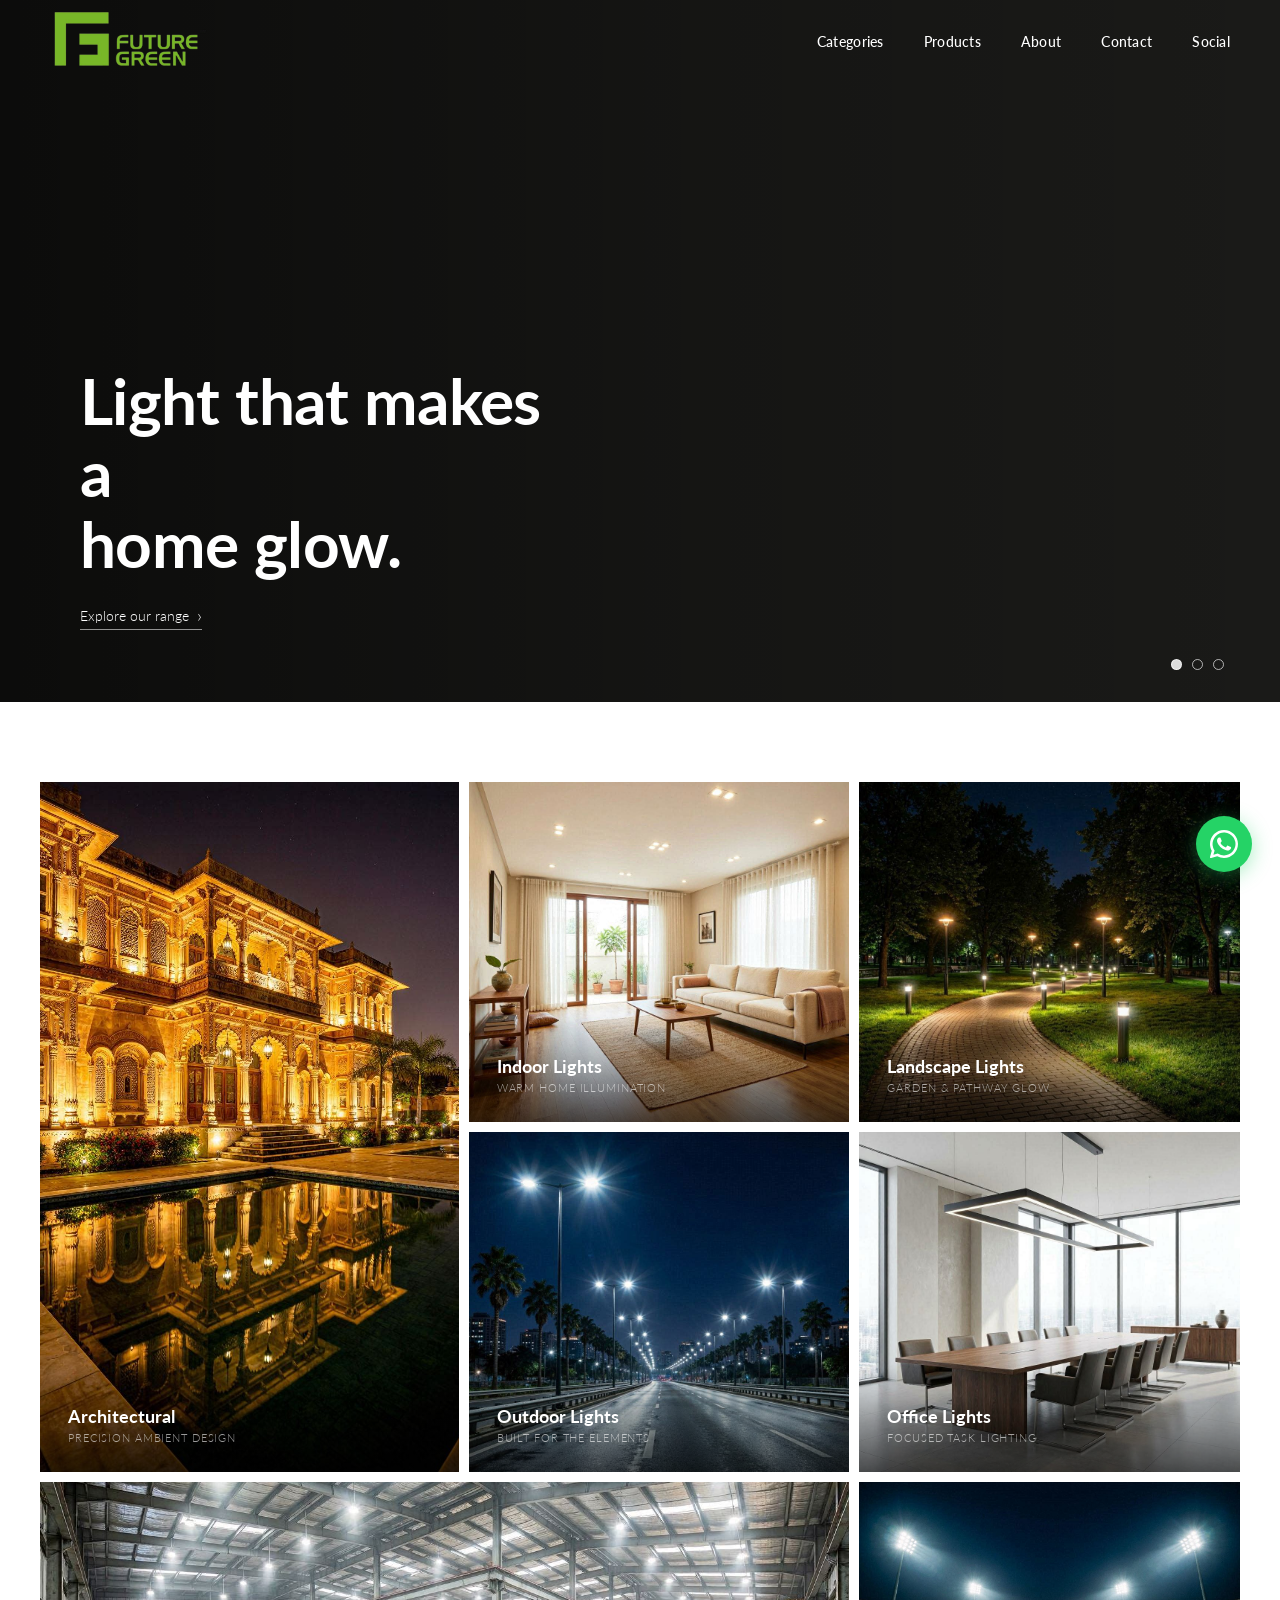
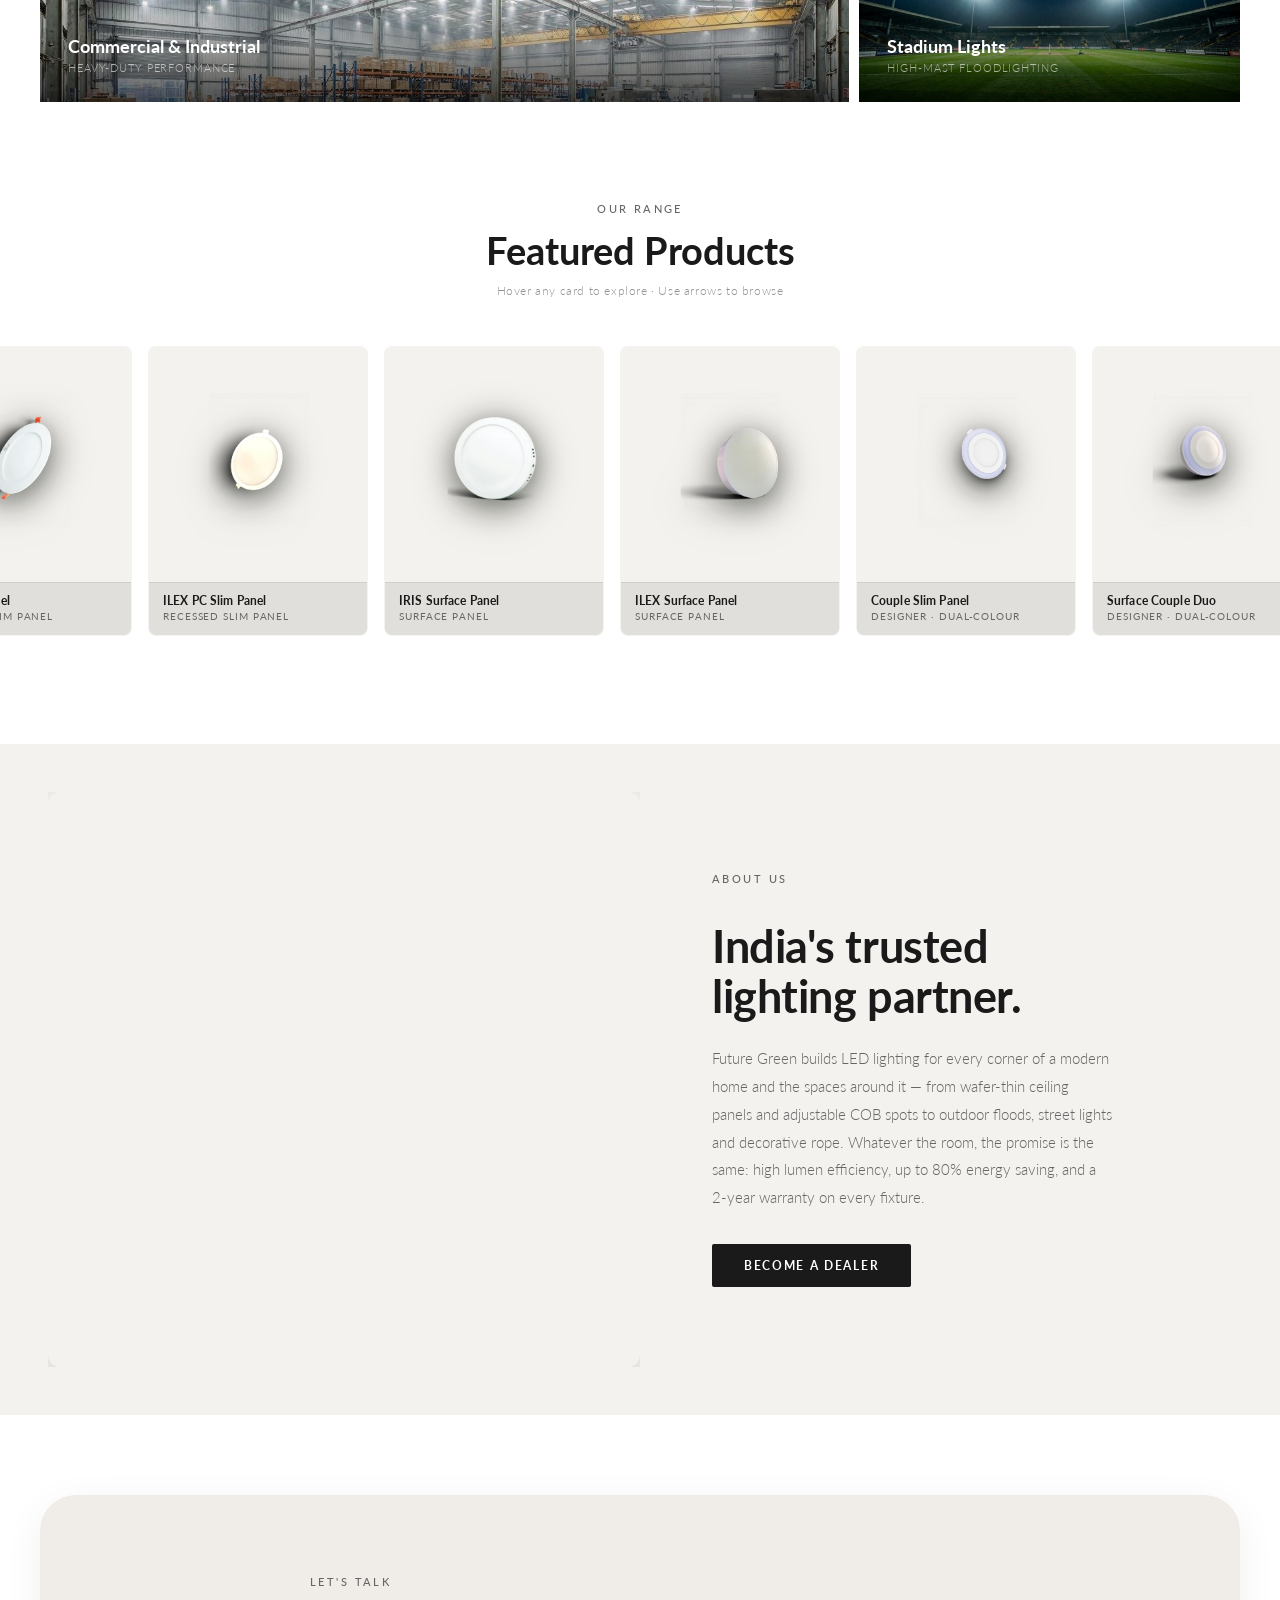
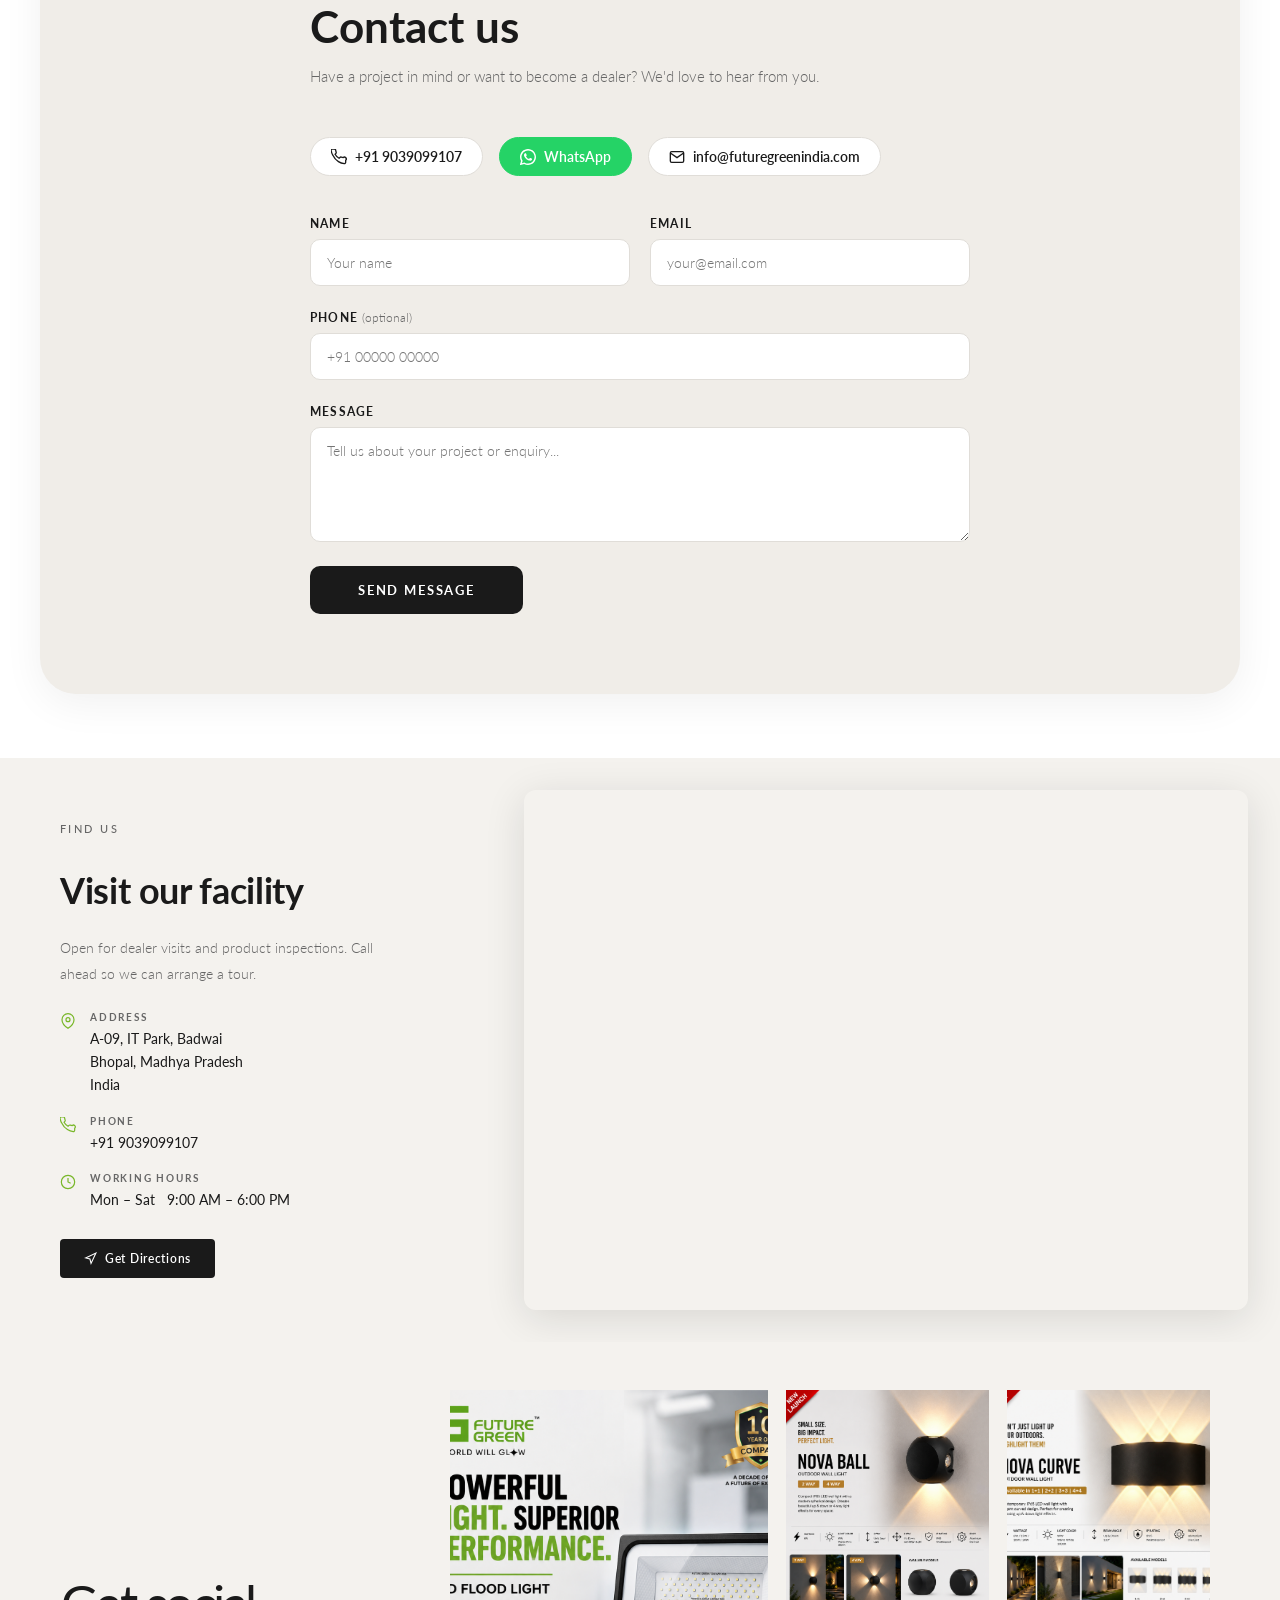
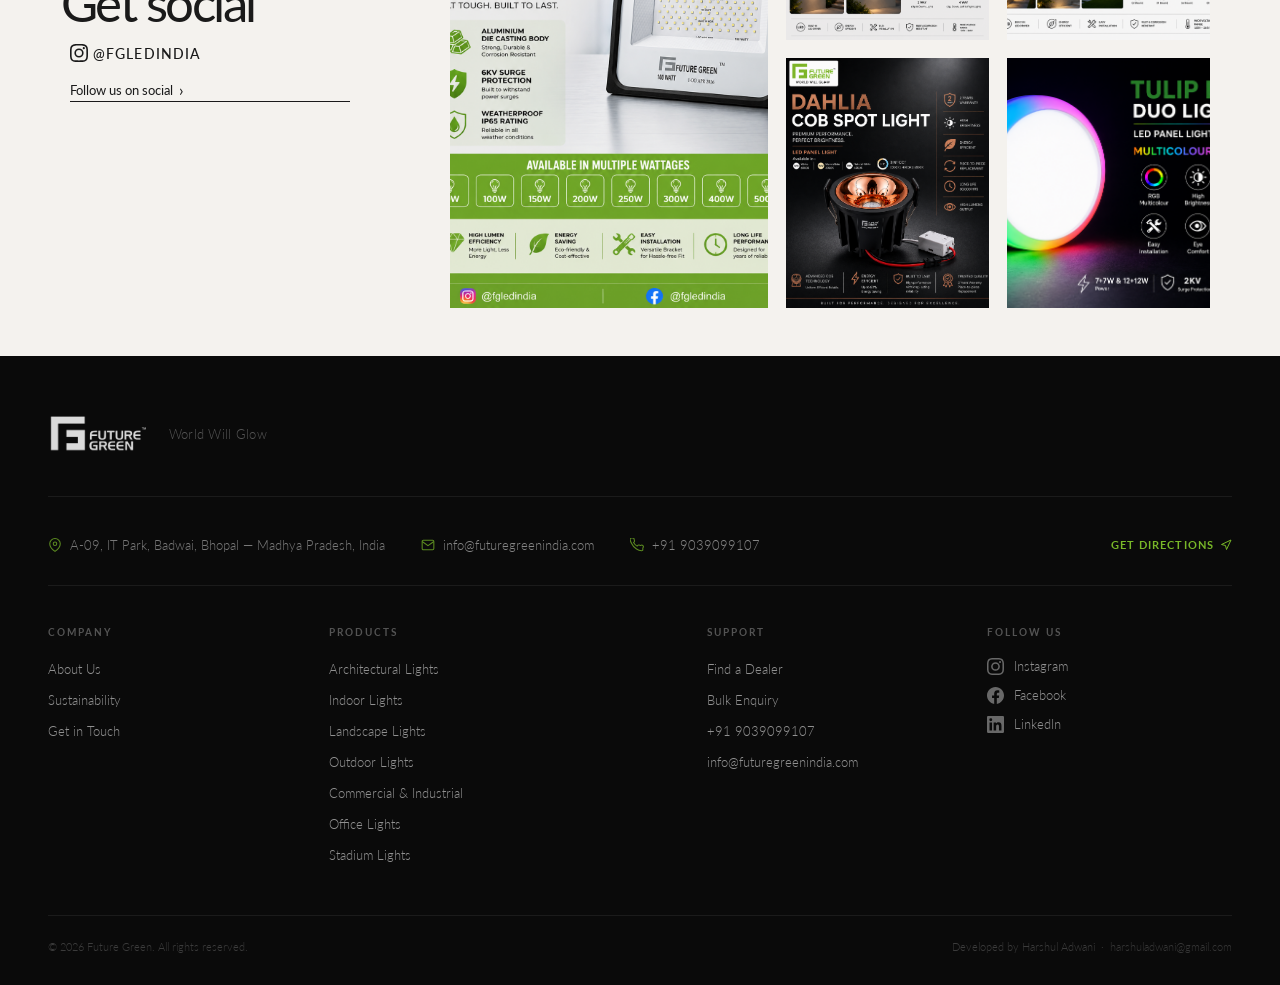
==== commit e590b77f: "primary" ====
--- a/index.html
+++ b/index.html
@@ -1,988 +1,912 @@
 <!DOCTYPE html>
+<!-- ============================================================
+  index.html — Future Green Website
+  ──────────────────────────────────────────────────────────────
+  This is the MAIN FILE of your website. It contains all the
+  content you see on the page: text, sections, buttons, images.
+
+  HOW THE 3 FILES WORK TOGETHER:
+  • index.html  → the skeleton (structure & content)
+  • style.css   → the skin     (colours, fonts, layout)
+  • script.js   → the muscles  (animations, menus, forms)
+
+  HOW TO READ HTML:
+  • Tags come in pairs: <div> ... </div>
+  • class="something"  → connects an element to CSS styling
+  • id="something"     → lets JavaScript find that exact element
+  • href="..."         → where a link goes
+  • src="..."          → where an image/file comes from
+
+  QUICK FIND GUIDE (use Ctrl+F to jump):
+  ★ Change phone number  → search: 9039099107
+  ★ Change email         → search: info@futuregreenindia.com
+  ★ Change address       → search: Badwai
+  ★ Change nav links     → search: nav-links
+  ★ Change hero text     → search: hero-text
+  ★ Change about text    → search: about-body
+  ★ Change stats numbers → search: data-target
+  ★ Change footer links  → search: footer-col
+============================================================ -->
 <html lang="en">
 <head>
-<meta charset="UTF-8">
-<meta name="viewport" content="width=device-width, initial-scale=1.0">
-<title>Richline — LED Lighting | World Will Glow®</title>
-<meta name="description" content="Richline (formerly Future Green) — LED lighting manufactured in Bhopal, India. 411+ SKUs across Indoor, Outdoor, Decorative and Power ranges, for dealers, distributors and bulk buyers.">
-<style>
-  :root{
-    /* ===== Richline design tokens — per Brand Guidelines v1.0 ===== */
-    --pine:#10271B;
-    --pine-soft:#173225;
-    --pine-line:rgba(255,247,233,0.12);
-    --green:#6CB52D;
-    --green-deep:#4f8a20;
-    --marigold:#E7A23C;
-    --glow-white:#FFF7E9;
-    --clay:#8A7B66;
-    --clay-soft:#a89a86;
-    --white:#ffffff;
-
-    --font: "Montserrat","Carlito",Arial,Helvetica,sans-serif;
-
-    --container:1180px;
-    --radius-s:8px;
-    --radius-m:16px;
-    --radius-l:28px;
-    --radius-chip:26%;
-
-    --space-1:8px;
-    --space-2:16px;
-    --space-3:24px;
-    --space-4:40px;
-    --space-5:64px;
-    --space-6:96px;
-
-    --ease:cubic-bezier(.2,.7,.2,1);
+  <!-- ── charset: tells the browser to use modern characters (emoji, Hindi, etc.) -->
+  <meta charset="UTF-8" />
+
+  <!-- ── viewport: makes the site look correct on mobile phones, not zoomed out -->
+  <meta name="viewport" content="width=device-width, initial-scale=1.0" />
+
+  <!-- ── TITLE: appears in the browser tab and Google search results
+       ★ TO CHANGE: edit the text between <title> and </title> -->
+  <title>Future Green — World Will Glow | LED Lighting India</title>
+
+
+  <meta name="google-site-verification" content="gV94wu153Q4Ut2Dla9ZFrZnjd9CzXcqFuo6H6Y--49o" />
+  <meta name="google-site-verification" content="MusFVLI5Y_xz8AqQY-9SNpzlVcaxyxrmkoKmy4h-XNw" />
+  <!-- ══════════════════════════════════════════════════════════
+       SEO META TAGS
+       These are invisible to visitors but Google reads them.
+       They control how your site appears in search results.
+  ══════════════════════════════════════════════════════════ -->
+
+  <!-- ── description: the text shown under your link in Google results
+       ★ TO CHANGE: edit the content="..." text below -->
+  <meta name="description" content="Future Green builds LED lighting for every corner of a modern home — COB spotlights, panel lights, flood lights, street lights, rope light and more. 2-year warranty. Dealer enquiries welcome." />
+
+  <!-- ── keywords: words Google uses to understand what your page is about -->
+  <meta name="keywords" content="LED lights India, COB lights, flood lights, downlights, panel lights, street lights, rope light, LED strip, LED manufacturer Bhopal India, energy efficient lighting" />
+
+  <!-- ── author: your company name -->
+  <meta name="author" content="Future Green" />
+
+  <!-- ── canonical: tells Google THIS is the official URL (avoids duplicate content issues) -->
+  <link rel="canonical" href="https://futuregreenindia.com/" />
+
+
+  <!-- ══════════════════════════════════════════════════════════
+       OPEN GRAPH (OG) TAGS
+       These control how your site looks when shared on
+       WhatsApp, Facebook, LinkedIn etc. — the little preview
+       card with a title, image and description.
+       ★ TO CHANGE: edit the content="..." on each line
+  ══════════════════════════════════════════════════════════ -->
+  <meta property="og:type"        content="website" />
+  <meta property="og:url"         content="https://futuregreenindia.com/" />
+  <meta property="og:title"       content="Future Green — World Will Glow | LED Lighting India" />
+  <meta property="og:description" content="LED lighting for every corner of a modern home — COB, Flood, Panels, Street Lights and more. Dealer &amp; bulk enquiries welcome." />
+  <!-- ── og:image: the preview image shown when someone shares your link
+       This points to your logo. Replace with a proper 1200×630px banner
+       image for better looking shares (upload it to resources/) -->
+  <meta property="og:image"       content="https://futuregreenindia.com/resources/logo.png" />
+  <meta property="og:locale"      content="en_IN" />
+  <meta property="og:site_name"   content="Future Green" />
+
+  <!-- ── Twitter card: same idea but specifically for Twitter/X shares -->
+  <meta name="twitter:card"        content="summary_large_image" />
+  <meta name="twitter:title"       content="Future Green — World Will Glow | LED Lighting India" />
+  <meta name="twitter:description" content="LED lighting for every corner of a modern home. COB, Flood, Panels, Street Lights and more." />
+  <meta name="twitter:image"       content="https://futuregreenindia.com/resources/logo.png" />
+
+
+  <!-- ══════════════════════════════════════════════════════════
+       STRUCTURED DATA (JSON-LD)
+       This is like an ID card for your business that Google
+       reads to show your address, phone, hours in search results.
+       ★ TO CHANGE: edit the values inside the quotes below
+       ★ DO NOT change the @context, @type, or key names
+  ══════════════════════════════════════════════════════════ -->
+  <script type="application/ld+json">
+  {
+    "@context": "https://schema.org",
+    "@type": "Organization",
+    "name": "Future Green",
+    "alternateName": "Future Green India",
+    "url": "https://futuregreenindia.com",
+    "logo": "https://futuregreenindia.com/resources/logo.png",
+    "description": "Future Green builds LED lighting for every corner of a modern home and the spaces around it — from wafer-thin ceiling panels and adjustable COB spots to outdoor floods, street lights and decorative rope.",
+    "address": {
+      "@type": "PostalAddress",
+      "streetAddress": "A-09, IT Park, Badwai",
+      "addressLocality": "Bhopal",
+      "addressRegion": "Madhya Pradesh",
+      "addressCountry": "IN"
+    },
+    "contactPoint": {
+      "@type": "ContactPoint",
+      "telephone": "+91-9039099107",
+      "email": "info@futuregreenindia.com",
+      "contactType": "sales",
+      "availableLanguage": ["English", "Hindi"]
+    },
+    "sameAs": [
+      "https://www.instagram.com/fgledindia",
+      "https://www.facebook.com/fgledindia"
+    ]
   }
-
-  *{box-sizing:border-box;}
-  html{scroll-behavior:smooth;}
-  body{
-    margin:0;
-    font-family:var(--font);
-    background:var(--glow-white);
-    color:var(--pine);
-    -webkit-font-smoothing:antialiased;
-    line-height:1.5;
+  </script>
+
+  <!-- ══════════════════════════════════════════════════════════
+       WEBSITE SCHEMA — controls the "site name" Google shows
+       next to the favicon in search results (separate from
+       Organization schema above).
+       ★ TO CHANGE: edit "name" below — must match og:site_name
+         and the title tag for the strongest signal.
+  ══════════════════════════════════════════════════════════ -->
+  <script type="application/ld+json">
+  {
+    "@context": "https://schema.org",
+    "@type": "WebSite",
+    "name": "Future Green",
+    "alternateName": ["Future Green India", "futuregreenindia.com"],
+    "url": "https://futuregreenindia.com/"
   }
-  img,svg{display:block;max-width:100%;}
-  a{color:inherit;text-decoration:none;}
-  ul{margin:0;padding:0;list-style:none;}
-  button{font-family:inherit;cursor:pointer;}
-  h1,h2,h3,h4,p{margin:0;}
-
-  .wrap{max-width:var(--container);margin:0 auto;padding:0 var(--space-3);}
-  .eyebrow{
-    font-size:12px;font-weight:700;letter-spacing:.22em;text-transform:uppercase;
-    color:var(--green-deep);
-  }
-  .eyebrow--on-dark{color:var(--green);}
-  .eyebrow--clay{color:var(--clay);}
-
-  h2.section-title{
-    font-size:clamp(28px,4vw,42px);
-    font-weight:700;
-    letter-spacing:-0.01em;
-    line-height:1.15;
-    margin-top:10px;
-    color:var(--pine);
-  }
-  h2.section-title--on-dark{color:var(--glow-white);}
-  .section-sub{
-    max-width:620px;
-    color:var(--clay);
-    font-size:16.5px;
-    margin-top:14px;
-  }
-  .section-sub--on-dark{color:#c9c0b0;}
-
-  .btn{
-    display:inline-flex;align-items:center;gap:8px;
-    padding:14px 26px;
-    border-radius:999px;
-    font-weight:700;
-    font-size:14px;
-    letter-spacing:.02em;
-    border:1.5px solid transparent;
-    transition:transform .18s var(--ease), box-shadow .18s var(--ease), background .18s var(--ease), border-color .18s var(--ease);
-    white-space:nowrap;
-  }
-  .btn:hover{transform:translateY(-2px);}
-  .btn:focus-visible{outline:2px solid var(--marigold);outline-offset:3px;}
-  .btn--primary{background:var(--green);color:var(--pine);}
-  .btn--primary:hover{box-shadow:0 10px 24px rgba(108,181,45,.35);}
-  .btn--ghost-dark{border-color:rgba(255,247,233,.35);color:var(--glow-white);}
-  .btn--ghost-dark:hover{border-color:var(--glow-white);}
-  .btn--ghost-light{border-color:var(--pine-line);color:var(--pine);border-color:rgba(16,39,27,.25);}
-  .btn--ghost-light:hover{border-color:var(--pine);}
-  .btn--marigold{background:var(--marigold);color:var(--pine);}
-  .btn--marigold:hover{box-shadow:0 10px 24px rgba(231,162,60,.4);}
-
-  /* ================= LOGO SYSTEM ================= */
-  .rl-chip{
-    position:relative;
-    width:44px;height:44px;
-    border-radius:var(--radius-chip);
-    display:flex;align-items:center;justify-content:center;
-    flex-shrink:0;
-  }
-  .rl-chip--primary{background:var(--green);}
-  .rl-chip--reversed{background:var(--pine);border:1.5px solid var(--green);}
-  .rl-chip--engraving{background:transparent;border:1.5px solid var(--pine);}
-  .rl-chip__r{
-    font-weight:800;
-    font-size:22px;
-    letter-spacing:0;
-  }
-  .rl-chip--primary .rl-chip__r{color:var(--glow-white);}
-  .rl-chip--reversed .rl-chip__r{color:var(--green);}
-  .rl-chip--engraving .rl-chip__r{color:var(--pine);}
-  .rl-chip__leaf{position:absolute;top:-6px;right:-5px;transform:rotate(18deg);}
-  .rl-chip__leaf svg{width:16px;height:16px;}
-  .rl-chip--primary .rl-chip__leaf{color:var(--glow-white);}
-  .rl-chip--reversed .rl-chip__leaf{color:var(--marigold);}
-  .rl-chip--engraving .rl-chip__leaf{color:var(--pine);}
-
-  .rl-lockup{display:flex;align-items:center;gap:12px;}
-  .rl-lockup__text{display:flex;flex-direction:column;}
-  .rl-wordmark{
-    font-weight:800;
-    font-size:20px;
-    letter-spacing:.06em;
-    line-height:1;
-  }
-  .rl-wordmark sup{font-size:9px;font-weight:700;margin-left:1px;}
-  .rl-lockup--primary .rl-wordmark{color:var(--pine);}
-  .rl-lockup--reversed .rl-wordmark{color:var(--glow-white);}
-  .rl-beam{
-    width:100%;height:3px;margin-top:6px;border-radius:2px;
-    background:linear-gradient(90deg, var(--green) 0%, var(--marigold) 48%, var(--glow-white) 50%, var(--marigold) 52%, var(--green) 100%);
-    position:relative;
-  }
-  .rl-tagline{
-    font-size:8.5px;font-weight:700;letter-spacing:.24em;text-transform:uppercase;
-    margin-top:5px;
-  }
-  .rl-lockup--primary .rl-tagline{color:var(--clay);}
-  .rl-lockup--reversed .rl-tagline{color:#b9b0a0;}
-  .rl-tagline em{color:var(--marigold);font-style:normal;}
-
-  /* Endorser / transition lockup */
-  .rl-endorser{display:flex;align-items:center;gap:14px;flex-wrap:wrap;}
-  .rl-endorser__fg{display:flex;flex-direction:column;line-height:1.25;}
-  .rl-endorser__fg-name{font-size:11px;font-weight:800;letter-spacing:.08em;color:var(--green);}
-  .rl-endorser__fg-sub{font-size:10px;color:var(--clay-soft);}
-  .rl-endorser__div{width:1px;align-self:stretch;background:var(--pine-line);}
-
-  /* ================= HEADER ================= */
-  header{
-    position:sticky;top:0;z-index:50;
-    background:rgba(16,39,27,.92);
-    backdrop-filter:blur(10px);
-    border-bottom:1px solid var(--pine-line);
-  }
-  .header-inner{display:flex;align-items:center;justify-content:space-between;padding:14px var(--space-3);gap:20px;}
-  .main-nav{display:flex;align-items:center;gap:30px;}
-  .main-nav a{
-    font-size:14px;font-weight:600;color:#d7d0c2;
-    position:relative;padding:4px 0;
-    transition:color .15s;
-  }
-  .main-nav a:hover{color:var(--glow-white);}
-  .main-nav a::after{
-    content:"";position:absolute;left:0;bottom:-2px;height:2px;width:0;background:var(--green);
-    transition:width .2s var(--ease);
-  }
-  .main-nav a:hover::after{width:100%;}
-  .header-cta{display:flex;align-items:center;gap:12px;}
-  .nav-toggle{display:none;background:none;border:none;color:var(--glow-white);padding:6px;}
-  .nav-toggle svg{width:24px;height:24px;}
-
-  /* ================= HERO ================= */
-  .hero{
-    background:radial-gradient(120% 100% at 85% 0%, #17321f 0%, var(--pine) 55%, #0b1a12 100%);
-    padding:var(--space-6) 0 var(--space-5);
-    position:relative;overflow:hidden;
-  }
-  .hero-inner{
-    display:grid;grid-template-columns:1.05fr .95fr;gap:var(--space-5);align-items:center;
-  }
-  .hero-copy h1{
-    font-size:clamp(38px,5.4vw,64px);
-    font-weight:800;color:var(--glow-white);
-    line-height:1.05;letter-spacing:-.01em;
-    margin-top:14px;
-  }
-  .hero-copy h1 em{
-    font-style:normal;color:var(--green);
-    background:linear-gradient(90deg,var(--green),var(--marigold));
-    -webkit-background-clip:text;background-clip:text;color:transparent;
-  }
-  .hero-copy p{
-    color:#cfc6b6;font-size:17.5px;max-width:520px;margin-top:20px;
-  }
-  .hero-actions{display:flex;gap:14px;margin-top:32px;flex-wrap:wrap;}
-  .hero-stats{display:flex;gap:var(--space-4);margin-top:var(--space-5);flex-wrap:wrap;}
-  .hero-stat b{display:block;font-size:26px;font-weight:800;color:var(--glow-white);}
-  .hero-stat span{font-size:12.5px;color:var(--clay-soft);letter-spacing:.03em;}
-
-  /* Glow lamp */
-  .lamp-stage{position:relative;height:420px;display:flex;align-items:center;justify-content:center;}
-  .lamp-glow{
-    position:absolute;width:340px;height:340px;border-radius:50%;
-    background:radial-gradient(circle, rgba(231,162,60,.55) 0%, rgba(231,162,60,.18) 45%, transparent 72%);
-    filter:blur(2px);
-    animation:pulseGlow 4.5s ease-in-out infinite;
-  }
-  @keyframes pulseGlow{0%,100%{opacity:.75;transform:scale(1);}50%{opacity:1;transform:scale(1.08);}}
-  .lamp-svg{position:relative;width:190px;}
-  .lamp-cord{position:absolute;top:-140px;left:50%;transform:translateX(-1px);width:2px;height:140px;background:linear-gradient(var(--pine-line),rgba(255,247,233,.35));}
-
-  /* ================= TRANSITION STRIP ================= */
-  .transition-strip{
-    background:var(--glow-white);
-    border-bottom:1px solid rgba(16,39,27,.08);
-    padding:18px 0;
-  }
-  .transition-inner{
-    display:flex;align-items:center;justify-content:space-between;gap:20px;flex-wrap:wrap;
-  }
-  .transition-note{font-size:13.5px;color:var(--clay);max-width:480px;}
-  .transition-note strong{color:var(--pine);}
-
-  /* ================= STORY ================= */
-  .story{padding:var(--space-6) 0;background:var(--glow-white);}
-  .story-head{max-width:680px;}
-  .belief-grid{
-    display:grid;grid-template-columns:repeat(4,1fr);gap:var(--space-3);margin-top:var(--space-5);
-  }
-  .belief-card{
-    background:var(--white);
-    border:1px solid rgba(16,39,27,.08);
-    border-radius:var(--radius-m);
-    padding:var(--space-3);
-    transition:transform .2s var(--ease), box-shadow .2s var(--ease), border-color .2s var(--ease);
-  }
-  .belief-card:hover{transform:translateY(-4px);box-shadow:0 16px 30px rgba(16,39,27,.08);border-color:rgba(108,181,45,.35);}
-  .belief-icon{
-    width:44px;height:44px;border-radius:12px;background:rgba(108,181,45,.12);
-    display:flex;align-items:center;justify-content:center;margin-bottom:16px;
-  }
-  .belief-icon svg{width:22px;height:22px;color:var(--green-deep);}
-  .belief-card h3{font-size:16.5px;font-weight:700;color:var(--pine);}
-  .belief-card p{font-size:14px;color:var(--clay);margin-top:8px;line-height:1.55;}
-  .belief-quote{
-    margin-top:var(--space-5);
-    text-align:center;
-  }
-  .belief-quote p{
-    font-size:clamp(22px,3vw,30px);font-weight:700;color:var(--pine);font-style:italic;
-  }
-  .belief-quote span{display:block;margin-top:10px;font-size:13px;color:var(--clay);}
-
-  /* ================= PRODUCTS ================= */
-  .products{padding:var(--space-6) 0;background:var(--pine);position:relative;}
-  .products-head{display:flex;justify-content:space-between;align-items:flex-end;gap:20px;flex-wrap:wrap;}
-  .sku-badge{
-    display:flex;align-items:center;gap:10px;
-    background:rgba(108,181,45,.12);border:1px solid rgba(108,181,45,.35);
-    padding:10px 18px;border-radius:999px;
-  }
-  .sku-badge b{color:var(--green);font-size:18px;}
-  .sku-badge span{color:#cfc6b6;font-size:12.5px;}
-
-  .tabs{display:flex;gap:10px;margin-top:var(--space-4);flex-wrap:wrap;}
-  .tab-btn{
-    padding:9px 20px;border-radius:999px;border:1.5px solid var(--pine-line);
-    background:transparent;color:#cfc6b6;font-size:13.5px;font-weight:600;
-    transition:all .18s var(--ease);
-  }
-  .tab-btn:hover{border-color:var(--green);color:var(--glow-white);}
-  .tab-btn.is-active{background:var(--green);border-color:var(--green);color:var(--pine);}
-
-  .product-grid{
-    display:grid;grid-template-columns:repeat(4,1fr);gap:16px;margin-top:var(--space-4);
-  }
-  .product-card{
-    background:var(--pine-soft);
-    border:1px solid var(--pine-line);
-    border-radius:var(--radius-m);
-    padding:20px;
-    transition:transform .2s var(--ease), border-color .2s var(--ease);
-  }
-  .product-card:hover{transform:translateY(-4px);border-color:var(--green);}
-  .product-card .p-icon{
-    width:38px;height:38px;border-radius:10px;
-    background:rgba(231,162,60,.12);display:flex;align-items:center;justify-content:center;margin-bottom:14px;
-  }
-  .product-card .p-icon svg{width:19px;height:19px;color:var(--marigold);}
-  .product-card h4{color:var(--glow-white);font-size:16px;font-weight:700;}
-  .product-card .p-cat{font-size:11px;letter-spacing:.08em;text-transform:uppercase;color:var(--green);margin-top:6px;display:block;}
-  .product-card p{font-size:13px;color:#a89a86;margin-top:10px;line-height:1.5;}
-  .product-card[hidden]{display:none;}
-
-  .cob-band{
-    margin-top:var(--space-5);
-    background:linear-gradient(120deg, rgba(231,162,60,.14), rgba(108,181,45,.08));
-    border:1px solid rgba(231,162,60,.35);
-    border-radius:var(--radius-l);
-    padding:var(--space-4);
-    display:grid;grid-template-columns:1fr auto;gap:24px;align-items:center;
-  }
-  .cob-band h3{color:var(--glow-white);font-size:22px;font-weight:800;}
-  .cob-band p{color:#cfc6b6;font-size:14.5px;margin-top:8px;max-width:520px;}
-
-  .finish-guide{margin-top:var(--space-5);}
-  .finish-guide h3{color:var(--glow-white);font-size:18px;font-weight:700;}
-  .finish-row{display:flex;gap:18px;margin-top:20px;flex-wrap:wrap;}
-  .finish-item{display:flex;flex-direction:column;align-items:center;gap:8px;width:88px;}
-  .finish-swatch{width:44px;height:44px;border-radius:50%;border:2px solid rgba(255,247,233,.25);}
-  .finish-item span{font-size:11px;color:#cfc6b6;text-align:center;line-height:1.3;}
-
-  /* ================= TIMELINE ================= */
-  .legacy{padding:var(--space-6) 0;background:var(--glow-white);}
-  .timeline{margin-top:var(--space-5);position:relative;}
-  .timeline::before{
-    content:"";position:absolute;left:20px;top:6px;bottom:6px;width:2px;
-    background:linear-gradient(var(--green), var(--marigold));
-  }
-  .t-item{position:relative;padding-left:60px;margin-bottom:var(--space-4);}
-  .t-item:last-child{margin-bottom:0;}
-  .t-dot{
-    position:absolute;left:12px;top:2px;width:18px;height:18px;border-radius:50%;
-    background:var(--glow-white);border:3px solid var(--green);
-  }
-  .t-item.is-milestone .t-dot{border-color:var(--marigold);background:var(--marigold);}
-  .t-year{font-size:13px;font-weight:800;letter-spacing:.06em;color:var(--green-deep);}
-  .t-item h4{font-size:18px;font-weight:700;color:var(--pine);margin-top:4px;}
-  .t-item p{font-size:14.5px;color:var(--clay);margin-top:6px;max-width:560px;}
-
-  /* ================= ASSURANCE ================= */
-  .assurance{
-    padding:var(--space-6) 0;
-    background:var(--pine);
-    text-align:center;
-  }
-  .seal{
-    width:110px;height:110px;border-radius:50%;
-    border:3px solid var(--marigold);
-    display:flex;flex-direction:column;align-items:center;justify-content:center;
-    margin:0 auto 24px;
-    background:radial-gradient(circle, rgba(231,162,60,.18), transparent 70%);
-  }
-  .seal b{font-size:26px;color:var(--marigold);font-weight:800;}
-  .seal span{font-size:9.5px;color:var(--glow-white);letter-spacing:.08em;text-transform:uppercase;margin-top:2px;}
-  .assurance h2{color:var(--glow-white);}
-  .assurance p{color:#cfc6b6;max-width:560px;margin:16px auto 0;}
-  .pledge-grid{
-    display:grid;grid-template-columns:repeat(2,1fr);gap:20px;margin-top:var(--space-5);
-    max-width:900px;margin-left:auto;margin-right:auto;
-  }
-  .pledge-card{
-    text-align:left;
-    background:rgba(231,162,60,.06);
-    border:1.5px solid rgba(231,162,60,.4);
-    border-radius:var(--radius-l);
-    padding:var(--space-4);
-    transition:transform .2s var(--ease), box-shadow .2s var(--ease);
-  }
-  .pledge-card:hover{transform:translateY(-4px);box-shadow:0 20px 40px rgba(0,0,0,.25);}
-  .pledge-icon{
-    width:48px;height:48px;border-radius:12px;background:rgba(231,162,60,.16);
-    display:flex;align-items:center;justify-content:center;color:var(--marigold);margin-bottom:18px;
-  }
-  .pledge-icon svg{width:24px;height:24px;}
-  .pledge-no{
-    font-size:11px;font-weight:800;letter-spacing:.14em;text-transform:uppercase;color:var(--green);
-  }
-  .pledge-card h3{color:var(--glow-white);font-size:19px;font-weight:800;margin-top:10px;line-height:1.3;}
-  .pledge-card p{color:#cfc6b6;font-size:14px;margin-top:12px;text-align:left;line-height:1.6;}
-
-  .assurance-grid{
-    display:grid;grid-template-columns:repeat(3,1fr);gap:16px;margin-top:var(--space-5);
-    max-width:900px;margin-left:auto;margin-right:auto;
-  }
-  .assurance-item{
-    border:1px solid var(--pine-line);border-radius:var(--radius-m);padding:22px;text-align:left;
-  }
-  .assurance-item h4{color:var(--glow-white);font-size:15.5px;font-weight:700;}
-  .assurance-item p{color:#a89a86;font-size:13.5px;margin-top:8px;text-align:left;}
-
-  /* ================= TESTIMONIALS ================= */
-  .testimonials{padding:var(--space-6) 0;background:var(--glow-white);text-align:center;}
-  .testimonials .wrap{max-width:640px;}
-  .testi-empty{
-    margin-top:var(--space-4);
-    border:1.5px dashed rgba(16,39,27,.2);
-    border-radius:var(--radius-m);
-    padding:var(--space-4);
-  }
-  .testi-empty p{color:var(--clay);font-size:14.5px;}
-  .testi-empty .btn{margin-top:18px;}
-
-  /* ================= CONTACT ================= */
-  .contact{padding:var(--space-6) 0;background:var(--pine-soft);}
-  .contact-inner{display:grid;grid-template-columns:1fr 1fr;gap:var(--space-5);}
-  .offices{display:flex;flex-direction:column;gap:16px;margin-top:var(--space-4);}
-  .office-card{
-    border:1px solid var(--pine-line);border-radius:var(--radius-m);padding:20px;
-  }
-  .office-card b{color:var(--glow-white);font-size:14px;letter-spacing:.04em;}
-  .office-tag{
-    display:inline-block;font-size:10px;font-weight:700;letter-spacing:.08em;text-transform:uppercase;
-    color:var(--pine);background:var(--green);padding:3px 9px;border-radius:999px;margin-left:8px;
-  }
-  .office-card p{color:#a89a86;font-size:13.5px;margin-top:8px;line-height:1.6;}
-
-  .enquiry-form{
-    background:var(--white);border-radius:var(--radius-l);padding:var(--space-4);
-    box-shadow:0 24px 50px rgba(0,0,0,.25);
-  }
-  .enquiry-form h3{font-size:20px;font-weight:800;color:var(--pine);}
-  .enquiry-form .section-sub{margin-top:6px;font-size:14px;}
-  .form-row{display:grid;grid-template-columns:1fr 1fr;gap:12px;margin-top:18px;}
-  .form-row.full{grid-template-columns:1fr;}
-  .field{display:flex;flex-direction:column;gap:6px;}
-  .field label{font-size:12px;font-weight:700;color:var(--pine);}
-  .field input,.field select,.field textarea{
-    border:1.5px solid rgba(16,39,27,.15);border-radius:var(--radius-s);
-    padding:11px 12px;font-family:inherit;font-size:14px;color:var(--pine);
-    background:var(--glow-white);
-  }
-  .field input:focus,.field select:focus,.field textarea:focus{
-    outline:none;border-color:var(--green);
-  }
-  .enquiry-form button{width:100%;margin-top:20px;justify-content:center;}
-  .form-note{font-size:11.5px;color:var(--clay);margin-top:12px;text-align:center;}
-
-  /* ================= FOOTER ================= */
-  footer{background:var(--pine);border-top:1px solid var(--pine-line);padding:var(--space-5) 0 var(--space-3);}
-  .footer-top{display:grid;grid-template-columns:1.3fr 1fr 1fr;gap:var(--space-4);}
-  .footer-brand p{color:#a89a86;font-size:13.5px;margin-top:16px;max-width:320px;line-height:1.6;}
-  .footer-col h5{color:var(--glow-white);font-size:13px;font-weight:700;letter-spacing:.04em;text-transform:uppercase;margin-bottom:14px;}
-  .footer-col a{display:block;color:#a89a86;font-size:13.5px;margin-bottom:10px;transition:color .15s;}
-  .footer-col a:hover{color:var(--green);}
-  .footer-bottom{
-    margin-top:var(--space-5);padding-top:var(--space-3);border-top:1px solid var(--pine-line);
-    display:flex;justify-content:space-between;align-items:center;flex-wrap:wrap;gap:12px;
-  }
-  .footer-bottom p{font-size:12px;color:#7f7364;}
-  .legal-note{font-size:11px;color:#6d6255;max-width:640px;margin-top:8px;line-height:1.6;}
-
-  /* ================= WHATSAPP FAB ================= */
-  .wa-fab{
-    position:fixed;bottom:24px;right:24px;z-index:60;
-    width:58px;height:58px;border-radius:50%;
-    background:#25D366;display:flex;align-items:center;justify-content:center;
-    box-shadow:0 12px 28px rgba(0,0,0,.3);
-    animation:fabPulse 3s ease-in-out infinite;
-  }
-  .wa-fab svg{width:28px;height:28px;color:#fff;}
-  @keyframes fabPulse{0%,100%{box-shadow:0 12px 28px rgba(0,0,0,.3);}50%{box-shadow:0 12px 28px rgba(37,211,102,.55);}}
-
-  /* ================= REVEAL ================= */
-  .reveal{opacity:0;transform:translateY(18px);transition:opacity .6s var(--ease), transform .6s var(--ease);}
-  .reveal.is-visible{opacity:1;transform:none;}
-
-  @media (prefers-reduced-motion: reduce){
-    *{animation:none !important;transition:none !important;}
-    html{scroll-behavior:auto;}
-  }
-
-  /* ================= RESPONSIVE ================= */
-  @media (max-width:980px){
-    .hero-inner{grid-template-columns:1fr;}
-    .lamp-stage{height:300px;order:-1;}
-    .belief-grid{grid-template-columns:repeat(2,1fr);}
-    .product-grid{grid-template-columns:repeat(2,1fr);}
-    .contact-inner{grid-template-columns:1fr;}
-    .footer-top{grid-template-columns:1fr;gap:var(--space-3);}
-    .assurance-grid{grid-template-columns:1fr;}
-    .pledge-grid{grid-template-columns:1fr;}
-    .cob-band{grid-template-columns:1fr;text-align:left;}
-  }
-  @media (max-width:720px){
-    .main-nav{
-      position:fixed;top:69px;left:0;right:0;bottom:0;
-      background:var(--pine);flex-direction:column;align-items:flex-start;
-      padding:var(--space-3);gap:0;
-      transform:translateX(100%);transition:transform .25s var(--ease);
-    }
-    .main-nav.is-open{transform:translateX(0);}
-    .main-nav a{padding:14px 0;width:100%;border-bottom:1px solid var(--pine-line);}
-    .nav-toggle{display:block;}
-    .header-cta .btn span.long{display:none;}
-    .product-grid{grid-template-columns:1fr;}
-    .form-row{grid-template-columns:1fr;}
-    .rl-wordmark{font-size:17px;}
-  }
-</style>
+  </script>
+
+
+  <!-- ══════════════════════════════════════════════════════════
+       FAVICONS
+       The tiny icon shown in the browser tab.
+       ★ TO CHANGE: replace the files in your resources/ folder
+         with your own icon files (keep the same filenames)
+  ══════════════════════════════════════════════════════════ -->
+  <link rel="icon" type="image/png" sizes="96x96" href="resources/favicon.png" />
+  <link rel="icon"             href="resources/favicon.ico" sizes="96x96" />
+  <link rel="icon"             href="resources/favicon.svg"  type="image/svg+xml" />
+  <!-- apple-touch-icon: icon shown when someone saves your site to iPhone home screen -->
+  <link rel="apple-touch-icon" href="resources/apple-touch-icon.png" />
+
+
+  <!-- ══════════════════════════════════════════════════════════
+       GOOGLE FONTS
+       Loads two fonts from Google's servers:
+       • Libre Baskerville — used for headings (elegant serif)
+       • Lato              — used for body text (clean sans-serif)
+
+       preconnect lines: tell the browser to connect to Google
+       early so fonts load faster. Don't remove these.
+
+       ★ TO CHANGE FONTS: go to fonts.google.com, pick fonts,
+         click "Get embed code" and replace the link below
+  ══════════════════════════════════════════════════════════ -->
+  <link rel="preconnect" href="https://fonts.googleapis.com" />
+  <link rel="preconnect" href="https://fonts.gstatic.com" crossorigin />
+  <link href="https://fonts.googleapis.com/css2?family=Libre+Baskerville:wght@400;700&family=Lato:wght@300;400;700&display=swap" rel="stylesheet" />
+
+  <!-- ── Loads your style.css file which controls all the visual design -->
+  <link rel="stylesheet" href="style.css" />
 </head>
+
 <body>
 
-<!-- Reusable leaf SVG (referenced via clone) -->
-<svg width="0" height="0" style="position:absolute">
-  <symbol id="leaf-shape" viewBox="0 0 20 20">
-    <path fill="currentColor" d="M0,20 C0,8 8,0 20,0 C20,12 12,20 0,20 Z"/>
-    <path stroke="rgba(0,0,0,.25)" stroke-width="1" fill="none" d="M2,17 C6,13 10,9 17,3"/>
-  </symbol>
-</svg>
-
-<!-- ================= HEADER ================= -->
-<header>
-  <div class="header-inner wrap">
-    <div class="rl-endorser">
-      <a href="#top" class="rl-lockup rl-lockup--reversed" aria-label="Richline home">
-        <div class="rl-chip rl-chip--reversed">
-          <span class="rl-chip__r">R</span>
-          <span class="rl-chip__leaf"><svg><use href="#leaf-shape"/></svg></span>
+  <!-- ══════════════════════════════════════════════════════════
+       SKIP LINK
+       A hidden link that only appears when someone uses the
+       keyboard (Tab key) to navigate. It lets them jump straight
+       to the main content, skipping the nav menu.
+       This is an accessibility requirement — don't remove it.
+  ══════════════════════════════════════════════════════════ -->
+  <a href="#main-content" class="skip-link">Skip to main content</a>
+
+
+  <!-- ══════════════════════════════════════════════════════════
+       NAVIGATION BAR
+       The fixed bar at the top with your logo and page links.
+       It starts transparent over the hero, then turns white
+       when you scroll down (JavaScript handles this in script.js).
+
+       id="mainNav"  → JavaScript uses this to find the nav
+       role/aria-*   → accessibility attributes for screen readers
+  ══════════════════════════════════════════════════════════ -->
+  <nav id="mainNav" role="navigation" aria-label="Main navigation">
+
+    <!-- Logo — clicking it goes back to the homepage -->
+    <a href="index.html" class="nav-logo-link" aria-label="Future Green — go to homepage">
+      <!-- ★ TO CHANGE LOGO: replace resources/logo.png with your file
+           The height is controlled by .nav-logo-img in style.css -->
+      <img src="resources/logo.png" alt="Future Green logo" class="nav-logo-img" />
+    </a>
+
+    <!-- Desktop nav links — hidden on mobile, shown via CSS media query
+         ★ TO ADD A LINK: copy one <li>...</li> and change the href and text
+         ★ TO REMOVE A LINK: delete the whole <li>...</li> line
+         The href="#categories" means "scroll to the element with id=categories" -->
+    <ul class="nav-links" role="list">
+      <li><a href="#categories">Categories</a></li>
+      <li><a href="products.html">Products</a></li>
+      <li><a href="#about">About</a></li>
+      <li><a href="#contact">Contact</a></li>
+      <li><a href="#social">Social</a></li>
+    </ul>
+
+    <!-- Hamburger button — the ☰ icon shown only on mobile
+         The three <span> tags are the three lines of the icon.
+         JavaScript animates them into an X when the menu opens.
+         aria-expanded tells screen readers if the menu is open -->
+    <button
+      id="hamburger"
+      class="hamburger"
+      aria-label="Open navigation menu"
+      aria-expanded="false"
+      aria-controls="mobileMenu">
+      <span></span><span></span><span></span>
+    </button>
+
+  </nav>
+
+
+  <!-- ══════════════════════════════════════════════════════════
+       MOBILE MENU DRAWER
+       The full-screen menu that slides down when hamburger is clicked.
+       Starts hidden (aria-hidden="true"), JavaScript shows it.
+       ★ TO CHANGE LINKS: edit the <a href="..."> tags below
+         (keep them matching the nav-links above)
+  ══════════════════════════════════════════════════════════ -->
+  <div id="mobileMenu" class="mobile-menu" role="dialog" aria-label="Mobile navigation" aria-hidden="true">
+    <ul role="list">
+      <li><a href="#categories">Categories</a></li>
+      <li><a href="products.html">Products</a></li>
+      <li><a href="#about">About</a></li>
+      <li><a href="#contact">Contact</a></li>
+      <li><a href="#social">Social</a></li>
+      <!-- WhatsApp button — only shown in the mobile menu -->
+      <li>
+        <!-- ★ TO CHANGE WHATSAPP NUMBER: replace 919039099107
+             Format: 91 (country code) + your 10-digit number, no spaces -->
+        <a href="https://wa.me/919039099107" class="mobile-whatsapp" target="_blank" rel="noopener">
+          WhatsApp Us
+        </a>
+      </li>
+    </ul>
+  </div>
+
+
+  <!-- ══════════════════════════════════════════════════════════
+       MAIN CONTENT
+       Everything the user actually sees on the page goes here.
+       id="main-content" is the target of the skip-link above.
+  ══════════════════════════════════════════════════════════ -->
+  <main id="main-content">
+
+
+    <!-- ══════════════════════════════════════════════════════
+         SECTION 1: HERO SLIDESHOW
+         The big full-screen image section at the very top.
+         Contains 3 slides that auto-rotate every 5 seconds.
+
+         HOW SLIDES WORK:
+         • Each .hero-slide is stacked on top of each other
+         • Only the one with class "active" is fully visible
+         • JavaScript switches the "active" class every 5s
+         • The background images are set in style.css
+           (search: slide-bg-1, slide-bg-2, slide-bg-3)
+
+         ★ TO CHANGE SLIDE TEXT: edit the <h1> and <p> below
+         ★ TO CHANGE SLIDE IMAGES: edit .slide-bg-1 etc in style.css
+         ★ TO CHANGE SLIDE SPEED: edit the 5000 in script.js
+    ══════════════════════════════════════════════════════ -->
+    <section class="hero" id="hero" aria-label="Hero slideshow">
+
+      <!-- SLIDE 1 -->
+      <div class="hero-slide active" role="group" aria-label="Slide 1 of 3">
+        <!-- hero-slide-bg: the background image (set in style.css as .slide-bg-1) -->
+        <div class="hero-slide-bg slide-bg-1" aria-hidden="true"></div>
+        <!-- hero-overlay: the dark gradient that makes text readable over the photo -->
+        <div class="hero-overlay" aria-hidden="true"></div>
+        <!-- hero-text: the actual text and button shown on this slide
+             ★ TO CHANGE: edit the text inside <h1> and the link text -->
+        <div class="hero-text">
+          <h1>Light that makes a<br>home glow.</h1>
+          <!-- <br> forces a line break at that point -->
+          <a href="#categories" class="hero-link">Explore our range</a>
         </div>
-        <div class="rl-lockup__text">
-          <span class="rl-wordmark">RICHLINE<sup>&reg;</sup></span>
+      </div>
+
+      <!-- SLIDE 2 -->
+      <div class="hero-slide" role="group" aria-label="Slide 2 of 3">
+        <div class="hero-slide-bg slide-bg-2" aria-hidden="true"></div>
+        <div class="hero-overlay" aria-hidden="true"></div>
+        <!-- hero-h2: styled like a heading but uses <p> tag (heading is already used above) -->
+        <div class="hero-text">
+          <p class="hero-h2">Indoor · Outdoor<br>· Decorative</p>
+          <a href="#categories" class="hero-link">View all categories</a>
         </div>
+      </div>
+
+      <!-- SLIDE 3 -->
+      <div class="hero-slide" role="group" aria-label="Slide 3 of 3">
+        <div class="hero-slide-bg slide-bg-3" aria-hidden="true"></div>
+        <div class="hero-overlay" aria-hidden="true"></div>
+        <div class="hero-text">
+          <p class="hero-h2">Engineered for<br>the outdoors</p>
+          <!-- &amp; is how you write & in HTML safely -->
+          <a href="#categories" class="hero-link">Garden &amp; Street lights</a>
+        </div>
+      </div>
+
+      <!-- SLIDE DOTS — the small circles at the bottom right
+           onclick="goSlide(0)" means "when clicked, call the goSlide
+           function in script.js with slide number 0 (first slide)"
+           ★ TO ADD A SLIDE: add a new hero-slide above AND a new
+             button here, updating the aria-labels accordingly -->
+      <div class="hero-dots" role="tablist" aria-label="Slideshow controls">
+        <button class="hero-dot active" onclick="goSlide(0)" role="tab" aria-selected="true"  aria-label="Go to slide 1"></button>
+        <button class="hero-dot"        onclick="goSlide(1)" role="tab" aria-selected="false" aria-label="Go to slide 2"></button>
+        <button class="hero-dot"        onclick="goSlide(2)" role="tab" aria-selected="false" aria-label="Go to slide 3"></button>
+      </div>
+
+    </section>
+
+
+    <!-- ══════════════════════════════════════════════════════
+         SECTION 2: PRODUCT CATEGORIES
+         The mosaic grid of 6 category cards (COB, Flood, etc.)
+         Each card is a clickable link to the #products section.
+
+         Background images are set in style.css (search: cat-bg-1)
+         Layout (which card is tall/wide) is also in style.css.
+
+         ★ TO CHANGE CATEGORY NAME: edit the <span class="cat-label"> text
+         ★ TO CHANGE SUBTITLE: edit the <span class="cat-sub"> text
+         ★ TO CHANGE WHERE IT LINKS: change href="#products" to any URL
+         ★ TO CHANGE BACKGROUND IMAGE: edit .cat-bg-1 etc in style.css
+    ══════════════════════════════════════════════════════ -->
+    <section class="categories" id="categories" aria-labelledby="categories-heading">
+      <!-- sr-only: this heading is invisible on screen but read by Google and screen readers -->
+      <h2 id="categories-heading" class="sr-only">Product Categories</h2>
+
+      <div class="cat-grid">
+
+        <!-- Each cat-cell is one category card.
+             cat-tall-left / cat-bg-2 etc = size and image classes (defined in style.css)
+
+             IMAGE FILE NAMES TO USE (place in resources/ folder):
+             cat-bg-1 → resources/cat-architectural.png
+             cat-bg-2 → resources/cat-indoor.png
+             cat-bg-3 → resources/cat-landscape.png
+             cat-bg-4 → resources/cat-outdoor.png
+             cat-bg-5 → resources/cat-office.png
+             cat-bg-6 → resources/cat-commercial.png
+             cat-bg-7 → resources/cat-stadium.png
+        -->
+
+        <!-- Category 1: Architectural Lights (tall hero card, spans rows 1 & 2) -->
+        <a href="products.html?cat=architectural" class="cat-cell cat-tall-left cat-bg-1" aria-label="Architectural Lights — Precision ambient design">
+          <div class="cat-img-inner" aria-hidden="true"></div>
+          <div class="cat-label-wrap">
+            <span class="cat-label">Architectural</span>
+            <span class="cat-sub">Precision ambient design</span>
+          </div>
+        </a>
+
+        <!-- Category 2: Indoor Lights -->
+        <a href="products.html?cat=indoor" class="cat-cell cat-bg-2" aria-label="Indoor Lights — Warm home illumination">
+          <div class="cat-img-inner" aria-hidden="true"></div>
+          <div class="cat-label-wrap">
+            <span class="cat-label">Indoor Lights</span>
+            <span class="cat-sub">Warm home illumination</span>
+          </div>
+        </a>
+
+        <!-- Category 3: Landscape Lights -->
+        <a href="products.html?cat=landscape" class="cat-cell cat-bg-3" aria-label="Landscape Lights — Garden &amp; pathway glow">
+          <div class="cat-img-inner" aria-hidden="true"></div>
+          <div class="cat-label-wrap">
+            <span class="cat-label">Landscape Lights</span>
+            <span class="cat-sub">Garden &amp; pathway glow</span>
+          </div>
+        </a>
+
+        <!-- Category 4: Outdoor Lights -->
+        <a href="products.html?cat=outdoor" class="cat-cell cat-tall-center cat-bg-4" aria-label="Outdoor Lights — Built for the elements">
+          <div class="cat-img-inner" aria-hidden="true"></div>
+          <div class="cat-label-wrap">
+            <span class="cat-label">Outdoor Lights</span>
+            <span class="cat-sub">Built for the elements</span>
+          </div>
+        </a>
+
+        <!-- Category 5: Office Lights -->
+        <a href="products.html?cat=office" class="cat-cell cat-bg-5" aria-label="Office Lights — Focused task lighting">
+          <div class="cat-img-inner" aria-hidden="true"></div>
+          <div class="cat-label-wrap">
+            <span class="cat-label">Office Lights</span>
+            <span class="cat-sub">Focused task lighting</span>
+          </div>
+        </a>
+
+        <!-- Category 6: Commercial & Industrial Lights (wider bottom-left card) -->
+        <a href="products.html?cat=commercial" class="cat-cell cat-wide-bottom-left cat-bg-6" aria-label="Commercial &amp; Industrial Lights — Heavy-duty performance">
+          <div class="cat-img-inner" aria-hidden="true"></div>
+          <div class="cat-label-wrap">
+            <span class="cat-label">Commercial &amp; Industrial</span>
+            <span class="cat-sub">Heavy-duty performance</span>
+          </div>
+        </a>
+
+        <!-- Category 7: Stadium Lights (bottom-right card) -->
+        <a href="products.html?cat=stadium" class="cat-cell cat-wide-bottom-right cat-bg-7" aria-label="Stadium Lights — High-mast floodlighting">
+          <div class="cat-img-inner" aria-hidden="true"></div>
+          <div class="cat-label-wrap">
+            <span class="cat-label">Stadium Lights</span>
+            <span class="cat-sub">High-mast floodlighting</span>
+          </div>
+        </a>
+
+      </div>
+    </section>
+
+    <!-- ══════════════════════════════════════════════════════
+         SECTION 4: PRODUCT STRIP (scrolling carousel)
+         An infinite auto-scrolling row of product cards.
+         JavaScript builds the cards from the STRIP_PRODUCTS
+         array in script.js and fills the #stripTrack div.
+
+         ★ TO ADD / REMOVE PRODUCTS: edit STRIP_PRODUCTS in script.js
+         ★ TO CHANGE SCROLL SPEED: edit `speed` in script.js
+         The ‹ › buttons let users scroll manually.
+    ══════════════════════════════════════════════════════ -->
+    <section class="strip-section" id="products" aria-labelledby="products-heading">
+
+      <!-- Section heading and subtitle
+           class="reveal" means it fades in when scrolled into view -->
+      <div class="strip-heading reveal">
+        <p class="strip-eyebrow">Our Range</p>   <!-- small label above heading -->
+        <h2 id="products-heading">Featured Products</h2>
+        <p class="strip-hint">Hover any card to explore · Use arrows to browse</p>
+      </div>
+
+      <!-- strip-outer: wrapper that positions the left/right arrow buttons -->
+      <div class="strip-outer">
+
+        <!-- Left arrow button (previous) -->
+        <button class="strip-nav strip-nav-prev" id="stripPrev" aria-label="Previous products">
+          <!-- SVG icon = scalable vector graphic = an icon drawn with code, not an image file -->
+          <svg width="20" height="20" viewBox="0 0 24 24" fill="none" stroke="currentColor" stroke-width="2.5" stroke-linecap="round" stroke-linejoin="round" aria-hidden="true">
+            <polyline points="15 18 9 12 15 6"/>
+          </svg>
+        </button>
+
+        <!-- The scrolling track — JavaScript fills this with product cards -->
+        <div class="strip-wrapper" aria-label="Scrolling product showcase" role="region">
+          <!-- This div starts empty. script.js injects all product cards here. -->
+          <div class="strip-track" id="stripTrack"></div>
+        </div>
+
+        <!-- Right arrow button (next) -->
+        <button class="strip-nav strip-nav-next" id="stripNext" aria-label="Next products">
+          <svg width="20" height="20" viewBox="0 0 24 24" fill="none" stroke="currentColor" stroke-width="2.5" stroke-linecap="round" stroke-linejoin="round" aria-hidden="true">
+            <polyline points="9 18 15 12 9 6"/>
+          </svg>
+        </button>
+
+      </div>
+
+    </section>
+
+
+    <!-- ══════════════════════════════════════════════════════
+         SECTION 5: ABOUT US
+         Two-column layout: photo on left, text on right.
+         class="reveal" → fades in when scrolled into view.
+         The photo is a CSS background image (set in style.css,
+         search: about-img-1).
+
+         ★ TO CHANGE HEADING: edit the <h2> text
+         ★ TO CHANGE PARAGRAPH: edit the <p class="about-body"> text
+         ★ TO CHANGE BUTTON TEXT: edit "Become a dealer"
+         ★ TO CHANGE PHOTO: edit .about-img-1 in style.css
+    ══════════════════════════════════════════════════════ -->
+    <section class="about reveal" id="about" aria-labelledby="about-heading">
+
+      <!-- Left side: the photo -->
+      <div class="about-images">
+        <!-- This div shows a background image defined in style.css (.about-img-1)
+             role="img" + aria-label makes it accessible to screen readers -->
+        <div class="about-img about-img-1" role="img" aria-label="Future Green manufacturing facility"></div>
+      </div>
+
+      <!-- Right side: the text content -->
+      <div class="about-text">
+        <p class="about-eyebrow">About Us</p>  <!-- small uppercase label -->
+        <h2 id="about-heading">India's trusted<br>lighting partner.</h2>
+
+        <!-- ★ Main about paragraph — change this text to describe your company -->
+        <p class="about-body">
+          Future Green builds LED lighting for every corner of a modern home and the spaces around it — from wafer-thin ceiling panels and adjustable COB spots to outdoor floods, street lights and decorative rope. Whatever the room, the promise is the same: high lumen efficiency, up to 80% energy saving, and a 2-year warranty on every fixture.
+        </p>
+
+        <!-- CTA button that scrolls to the contact form -->
+        <a href="#contact" class="btn-about">Become a dealer</a>
+      </div>
+
+    </section>
+
+
+    <!-- ══════════════════════════════════════════════════════
+         SECTION 6: CONTACT
+         Has two parts:
+         A) The contact form (powered by Formspree)
+         B) The location card + Google Maps embed below it
+
+         FORMSPREE: a free service that receives your form
+         submissions and emails them to you. The action URL
+         is your unique Formspree endpoint.
+         ★ IMPORTANT: Go to formspree.io → your form settings
+           → Allowed Domains → add futuregreenindia.com
+           (prevents spam from other websites)
+
+         ★ TO CHANGE PHONE/EMAIL: search 9039099107 / info@futuregreenindia.com
+         ★ TO CHANGE FORM FIELDS: add/remove <div class="form-group"> blocks
+         ★ TO CHANGE SUCCESS MESSAGE: edit the <p class="form-success"> text
+    ══════════════════════════════════════════════════════ -->
+    <section class="contact reveal" id="contact" aria-labelledby="contact-heading">
+      <div class="contact-wrapper">
+        <div class="contact-inner">
+
+          <p class="contact-eyebrow">Let's talk</p>
+          <h2 id="contact-heading">Contact us</h2>
+          <p class="contact-sub">Have a project in mind or want to become a dealer? We'd love to hear from you.</p>
+
+          <!-- Quick contact buttons (phone / WhatsApp / email) shown above the form -->
+          <div class="contact-quick">
+
+            <!-- Phone call link — tel: opens the phone dialler on mobile -->
+            <a href="tel:+919039099107" class="contact-quick-item" aria-label="Call us">
+              <svg width="16" height="16" viewBox="0 0 24 24" fill="none" stroke="currentColor" stroke-width="2" aria-hidden="true">
+                <path d="M22 16.92v3a2 2 0 01-2.18 2 19.79 19.79 0 01-8.63-3.07A19.5 19.5 0 013.07 9.81 19.79 19.79 0 01.01 1.18 2 2 0 012 0h3a2 2 0 012 1.72c.127.96.361 1.903.7 2.81a2 2 0 01-.45 2.11L6.09 7.91a16 16 0 006 6l1.27-1.27a2 2 0 012.11-.45c.907.339 1.85.573 2.81.7A2 2 0 0122 16.92z"/>
+              </svg>
+              +91 9039099107
+            </a>
+
+            <!-- WhatsApp link — wa.me/ is WhatsApp's official link format -->
+            <a href="https://wa.me/919039099107" class="contact-quick-item contact-quick-wa" target="_blank" rel="noopener" aria-label="WhatsApp us">
+              <svg width="16" height="16" viewBox="0 0 24 24" fill="currentColor" aria-hidden="true">
+                <path d="M17.472 14.382c-.297-.149-1.758-.867-2.03-.967-.273-.099-.471-.148-.67.15-.197.297-.767.966-.94 1.164-.173.199-.347.223-.644.075-.297-.15-1.255-.463-2.39-1.475-.883-.788-1.48-1.761-1.653-2.059-.173-.297-.018-.458.13-.606.134-.133.298-.347.446-.52.149-.174.198-.298.298-.497.099-.198.05-.371-.025-.52-.075-.149-.669-1.612-.916-2.207-.242-.579-.487-.5-.669-.51-.173-.008-.371-.01-.57-.01-.198 0-.52.074-.792.372-.272.297-1.04 1.016-1.04 2.479 0 1.462 1.065 2.875 1.213 3.074.149.198 2.096 3.2 5.077 4.487.709.306 1.262.489 1.694.625.712.227 1.36.195 1.871.118.571-.085 1.758-.719 2.006-1.413.248-.694.248-1.289.173-1.413-.074-.124-.272-.198-.57-.347z"/>
+                <path d="M12 0C5.373 0 0 5.373 0 12c0 2.117.549 4.107 1.51 5.833L.057 23.032a.75.75 0 00.921.916l5.205-1.446A11.94 11.94 0 0012 24c6.627 0 12-5.373 12-12S18.627 0 12 0zm0 21.818a9.818 9.818 0 01-5.007-1.373l-.36-.214-3.724 1.034 1.053-3.635-.234-.374A9.818 9.818 0 1112 21.818z"/>
+              </svg>
+              WhatsApp
+            </a>
+
+            <!-- Email link — mailto: opens the email app -->
+            <a href="mailto:info@futuregreenindia.com" class="contact-quick-item" aria-label="Email us">
+              <svg width="16" height="16" viewBox="0 0 24 24" fill="none" stroke="currentColor" stroke-width="2" aria-hidden="true">
+                <path d="M4 4h16c1.1 0 2 .9 2 2v12c0 1.1-.9 2-2 2H4c-1.1 0-2-.9-2-2V6c0-1.1.9-2 2-2z"/><polyline points="22,6 12,13 2,6"/>
+              </svg>
+              info@futuregreenindia.com
+            </a>
+
+          </div>
+
+          <!-- CONTACT FORM
+               action="..." → the Formspree URL that receives your submissions
+               method="POST" → how the data is sent (standard for forms)
+               novalidate → we do our own validation in script.js -->
+          <form id="contactForm" action="https://formspree.io/f/mgobvgdd" method="POST" novalidate>
+
+            <!-- Two fields side by side: Name and Email -->
+            <div class="form-row">
+              <!-- Name field -->
+              <div class="form-group">
+                <!-- label for="name" links this label to the input id="name" below -->
+                <label for="name">Name</label>
+                <input type="text" id="name" name="name" placeholder="Your name" required autocomplete="name" />
+                <!-- required → browser won't submit if this is empty
+                     autocomplete → browser suggests saved values -->
+              </div>
+              <!-- Email field -->
+              <div class="form-group">
+                <label for="email">Email</label>
+                <input type="email" id="email" name="email" placeholder="your@email.com" required autocomplete="email" />
+              </div>
+            </div>
+
+            <!-- Phone field (optional) -->
+            <div class="form-group">
+              <label for="phone">Phone <span class="optional">(optional)</span></label>
+              <input type="tel" id="phone" name="phone" placeholder="+91 00000 00000" autocomplete="tel" />
+            </div>
+
+            <!-- Message textarea — rows="5" sets the height -->
+            <div class="form-group">
+              <label for="message">Message</label>
+              <textarea id="message" name="message" rows="5" placeholder="Tell us about your project or enquiry..." required></textarea>
+            </div>
+
+            <!-- Submit button — JavaScript handles the click, shows loading state -->
+            <button type="submit" class="btn-submit">Send message</button>
+
+          </form>
+
+          <!-- Success message shown after form is submitted successfully.
+               Hidden by default (display:none in CSS), JavaScript shows it.
+               ★ TO CHANGE: edit the text below -->
+          <p class="form-success" id="formSuccess" role="alert" aria-live="polite">
+            Thank you! We'll be in touch soon.
+          </p>
+
+        </div>
+      </div>
+
+      <!-- ── LOCATION CARD + MAP (below the form) ── -->
+      <div class="contact-location">
+        <div class="contact-location-wrapper">
+
+          <!-- Left: address, phone, hours, directions button -->
+          <div class="location-info-card">
+            <p class="about-eyebrow">Find Us</p>
+            <h3 class="location-card-heading">Visit our facility</h3>
+            <p class="location-body">Open for dealer visits and product inspections. Call ahead so we can arrange a tour.</p>
+
+            <!-- Three detail rows: address, phone, hours -->
+            <div class="location-details">
+
+              <!-- Address row -->
+              <div class="location-detail-item">
+                <svg width="16" height="16" viewBox="0 0 24 24" fill="none" stroke="currentColor" stroke-width="1.8" aria-hidden="true">
+                  <path d="M21 10c0 7-9 13-9 13S3 17 3 10a9 9 0 0118 0z"/><circle cx="12" cy="10" r="3"/>
+                </svg>
+                <div>
+                  <p class="location-detail-label">Address</p>
+                  <!-- ★ TO CHANGE ADDRESS: edit the text below -->
+                  <p class="location-detail-value">A-09, IT Park, Badwai<br>Bhopal, Madhya Pradesh<br>India</p>
+                </div>
+              </div>
+
+              <!-- Phone row -->
+              <div class="location-detail-item">
+                <svg width="16" height="16" viewBox="0 0 24 24" fill="none" stroke="currentColor" stroke-width="1.8" aria-hidden="true">
+                  <path d="M22 16.92v3a2 2 0 01-2.18 2 19.79 19.79 0 01-8.63-3.07A19.5 19.5 0 013.07 9.81 19.79 19.79 0 01.01 1.18 2 2 0 012 0h3a2 2 0 012 1.72c.127.96.361 1.903.7 2.81a2 2 0 01-.45 2.11L6.09 7.91a16 16 0 006 6l1.27-1.27a2 2 0 012.11-.45c.907.339 1.85.573 2.81.7A2 2 0 0122 16.92z"/>
+                </svg>
+                <div>
+                  <p class="location-detail-label">Phone</p>
+                  <a href="tel:+919039099107" class="location-detail-value location-link">+91 9039099107</a>
+                </div>
+              </div>
+
+              <!-- Hours row -->
+              <div class="location-detail-item">
+                <svg width="16" height="16" viewBox="0 0 24 24" fill="none" stroke="currentColor" stroke-width="1.8" aria-hidden="true">
+                  <circle cx="12" cy="12" r="10"/><path d="M12 6v6l4 2"/>
+                </svg>
+                <div>
+                  <p class="location-detail-label">Working Hours</p>
+                  <!-- &nbsp; = non-breaking space (adds a gap) -->
+                  <p class="location-detail-value">Mon – Sat &nbsp; 9:00 AM – 6:00 PM</p>
+                </div>
+              </div>
+
+            </div>
+
+            <!-- Get Directions button — opens Google Maps navigation -->
+            <a href="https://www.google.com/maps/dir/?api=1&destination=FUTURE+GREEN+INDIA+IT+Park+Badwai+Bhopal" target="_blank" rel="noopener" class="btn-directions">
+              <svg width="13" height="13" viewBox="0 0 24 24" fill="none" stroke="currentColor" stroke-width="2" aria-hidden="true">
+                <polygon points="3 11 22 2 13 21 11 13 3 11"/>
+              </svg>
+              Get Directions
+            </a>
+          </div>
+
+          <!-- Right: embedded Google Map
+               ★ TO UPDATE THE MAP: go to maps.google.com → find your location
+                 → Share → Embed a map → copy the full src URL and replace below -->
+          <div class="location-map">
+            <iframe
+              class="location-map-iframe"
+              src="https://www.google.com/maps/embed?pb=!1m18!1m12!1m3!1d1544.4843896873485!2d77.36829817455188!3d23.312038641516217!2m3!1f0!2f0!3f0!3m2!1i1024!2i768!4f13.1!3m3!1m2!1s0x397c69f2a77469d3%3A0xb3e2db253bf31f36!2sFUTURE%20GREEN%20INDIA!5e0!3m2!1sen!2sin!4v1780839756616!5m2!1sen!2sin"
+              width="100%" height="100%" style="border:0;"
+              allowfullscreen="" loading="lazy"
+              referrerpolicy="no-referrer-when-downgrade"
+              title="Future Green factory location"
+              aria-label="Map showing Future Green facility in Badwai, Bhopal">
+            </iframe>
+          </div>
+
+        </div>
+      </div>
+
+    </section>
+
+
+    <!-- ══════════════════════════════════════════════════════
+         SECTION 7: SOCIAL / INSTAGRAM
+         Left side: handle + follow link
+         Right side: 5 placeholder boxes for Instagram photos
+         (the placeholder colours are set in style.css)
+
+         ★ TO CHANGE INSTAGRAM HANDLE: edit @fgledindia and the href URLs
+         ★ TO ADD REAL PHOTOS: replace .social-ph-1 etc background
+           images in style.css with your actual photo URLs
+    ══════════════════════════════════════════════════════ -->
+    <section class="social-section reveal" id="social" aria-labelledby="social-heading">
+
+      <!-- Left panel -->
+      <div class="social-left">
+        <h2 id="social-heading">Get social</h2>
+        <!-- Instagram handle link -->
+        <a href="https://instagram.com/fgledindia" class="social-handle" target="_blank" rel="noopener" aria-label="Follow us on Instagram">
+          <svg width="16" height="16" viewBox="0 0 24 24" fill="currentColor" aria-hidden="true">
+            <path d="M12 2.163c3.204 0 3.584.012 4.85.07 3.252.148 4.771 1.691 4.919 4.919.058 1.265.069 1.645.069 4.849 0 3.205-.012 3.584-.069 4.849-.149 3.225-1.664 4.771-4.919 4.919-1.266.058-1.644.07-4.85.07-3.204 0-3.584-.012-4.849-.07-3.26-.149-4.771-1.699-4.919-4.92-.058-1.265-.07-1.644-.07-4.849 0-3.204.013-3.583.07-4.849.149-3.227 1.664-4.771 4.919-4.919 1.266-.057 1.645-.069 4.849-.069zM12 0C8.741 0 8.333.014 7.053.072 2.695.272.273 2.69.073 7.052.014 8.333 0 8.741 0 12c0 3.259.014 3.668.072 4.948.2 4.358 2.618 6.78 6.98 6.98C8.333 23.986 8.741 24 12 24c3.259 0 3.668-.014 4.948-.072 4.354-.2 6.782-2.618 6.979-6.98.059-1.28.073-1.689.073-4.948 0-3.259-.014-3.667-.072-4.947-.196-4.354-2.617-6.78-6.979-6.98C15.668.014 15.259 0 12 0zm0 5.838a6.162 6.162 0 100 12.324 6.162 6.162 0 000-12.324zM12 16a4 4 0 110-8 4 4 0 010 8zm6.406-11.845a1.44 1.44 0 100 2.881 1.44 1.44 0 000-2.881z"/>
+          </svg>
+          @fgledindia
+        </a>
+        <a href="https://instagram.com/fgledindia" class="link-arrow" target="_blank" rel="noopener">Follow us on social</a>
+      </div>
+
+      <!-- Right panel: 5 Instagram photo placeholders
+           social-img-tall = first photo is taller (spans 2 rows)
+           ★ TO ADD REAL PHOTOS: set background-image in style.css
+             on .social-ph-1 through .social-ph-5 -->
+      <div class="social-grid" aria-label="Instagram feed preview">
+        <div class="social-img social-img-tall"><div class="social-img-inner social-ph-1" aria-label="Instagram photo 1"></div></div>
+        <div class="social-img"><div class="social-img-inner social-ph-2" aria-label="Instagram photo 2"></div></div>
+        <div class="social-img"><div class="social-img-inner social-ph-3" aria-label="Instagram photo 3"></div></div>
+        <div class="social-img"><div class="social-img-inner social-ph-4" aria-label="Instagram photo 4"></div></div>
+        <div class="social-img"><div class="social-img-inner social-ph-5" aria-label="Instagram photo 5"></div></div>
+      </div>
+
+    </section>
+
+
+  </main><!-- end of main content -->
+
+
+  <!-- ══════════════════════════════════════════════════════════
+       FOOTER
+       The dark section at the very bottom.
+       Contains: logo, tagline, contact info strip, link columns,
+       social icons, copyright, developer credit.
+
+       ★ TO CHANGE FOOTER LINKS: edit the <a href="..."> inside .footer-col
+       ★ TO CHANGE SOCIAL LINKS: edit the href on each .footer-social-link
+       ★ TO CHANGE COPYRIGHT NAME: edit "Future Green" in .footer-bottom
+       ★ TO REMOVE DEVELOPER CREDIT: delete the <p class="footer-dev"> line
+  ══════════════════════════════════════════════════════════ -->
+  <footer role="contentinfo">
+
+    <!-- Logo + tagline at top of footer -->
+    <div class="footer-top">
+      <img src="resources/logo.png" alt="Future Green" class="footer-logo" />
+      <p class="footer-tagline">World Will Glow</p>
+    </div>
+
+    <!-- Compact one-line contact info strip -->
+    <div class="footer-location-row">
+
+      <!-- Address item -->
+      <div class="footer-loc-item">
+        <svg width="14" height="14" viewBox="0 0 24 24" fill="none" stroke="currentColor" stroke-width="1.8" aria-hidden="true">
+          <path d="M21 10c0 7-9 13-9 13S3 17 3 10a9 9 0 0118 0z"/><circle cx="12" cy="10" r="3"/>
+        </svg>
+        <span>A-09, IT Park, Badwai, Bhopal — Madhya Pradesh, India</span>
+      </div>
+
+      <!-- Email item -->
+      <div class="footer-loc-item">
+        <svg width="14" height="14" viewBox="0 0 24 24" fill="none" stroke="currentColor" stroke-width="1.8" aria-hidden="true">
+          <path d="M4 4h16c1.1 0 2 .9 2 2v12c0 1.1-.9 2-2 2H4c-1.1 0-2-.9-2-2V6c0-1.1.9-2 2-2z"/><polyline points="22,6 12,13 2,6"/>
+        </svg>
+        <a href="mailto:info@futuregreenindia.com">info@futuregreenindia.com</a>
+      </div>
+
+      <!-- Phone item -->
+      <div class="footer-loc-item">
+        <svg width="14" height="14" viewBox="0 0 24 24" fill="none" stroke="currentColor" stroke-width="1.8" aria-hidden="true">
+          <path d="M22 16.92v3a2 2 0 01-2.18 2 19.79 19.79 0 01-8.63-3.07A19.5 19.5 0 013.07 9.81 19.79 19.79 0 01.01 1.18 2 2 0 012 0h3a2 2 0 012 1.72c.127.96.361 1.903.7 2.81a2 2 0 01-.45 2.11L6.09 7.91a16 16 0 006 6l1.27-1.27a2 2 0 012.11-.45c.907.339 1.85.573 2.81.7A2 2 0 0122 16.92z"/>
+        </svg>
+        <a href="tel:+919039099107">+91 9039099107</a>
+      </div>
+
+      <!-- Directions link -->
+      <a href="https://maps.google.com/?q=IT+Park+Badwai+Bhopal+Madhya+Pradesh+India" target="_blank" rel="noopener" class="footer-loc-map">
+        Get Directions
+        <svg width="12" height="12" viewBox="0 0 24 24" fill="none" stroke="currentColor" stroke-width="2" aria-hidden="true"><polygon points="3 11 22 2 13 21 11 13 3 11"/></svg>
       </a>
-      <div class="rl-endorser__div"></div>
-      <div class="rl-endorser__fg">
-        <span class="rl-endorser__fg-sub">Future Green&trade; is now</span>
-        <span class="rl-endorser__fg-name">RICHLINE</span>
-      </div>
+
     </div>
 
-    <nav class="main-nav" id="mainNav">
-      <a href="#story">Our Story</a>
-      <a href="#products">Products</a>
-      <a href="#legacy">Legacy</a>
-      <a href="#assurance">Assurance</a>
-      <a href="#contact">Contact</a>
-    </nav>
-
-    <div class="header-cta">
-      <a class="btn btn--primary" href="#contact"><span class="long">Dealer</span> Enquiry</a>
-      <button class="nav-toggle" id="navToggle" aria-label="Toggle menu" aria-expanded="false">
-        <svg viewBox="0 0 24 24" fill="none" stroke="currentColor" stroke-width="2"><path d="M4 6h16M4 12h16M4 18h16"/></svg>
-      </button>
+    <!-- Four link columns: Company / Products / Support / Follow Us
+         ★ TO ADD A LINK: copy a <li><a href="...">Text</a></li> inside any column
+         ★ TO REMOVE A LINK: delete the whole <li>...</li> line -->
+    <div class="footer-cols">
+
+      <!-- Column 1: Company links -->
+      <div class="footer-col">
+        <h3>Company</h3>
+        <ul role="list">
+          <li><a href="#about">About Us</a></li>
+          <li><a href="#about">Sustainability</a></li>
+          <li><a href="#contact">Get in Touch</a></li>
+        </ul>
+      </div>
+
+      <!-- Column 2: Product category links -->
+      <div class="footer-col">
+        <h3>Products</h3>
+        <ul role="list">
+          <li><a href="products.html?cat=architectural">Architectural Lights</a></li>
+          <li><a href="products.html?cat=indoor">Indoor Lights</a></li>
+          <li><a href="products.html?cat=landscape">Landscape Lights</a></li>
+          <li><a href="products.html?cat=outdoor">Outdoor Lights</a></li>
+          <li><a href="products.html?cat=commercial">Commercial &amp; Industrial</a></li>
+          <li><a href="products.html?cat=office">Office Lights</a></li>
+          <li><a href="products.html?cat=stadium">Stadium Lights</a></li>
+        </ul>
+      </div>
+
+      <!-- Column 3: Support links -->
+      <div class="footer-col">
+        <h3>Support</h3>
+        <ul role="list">
+          <li><a href="#contact">Find a Dealer</a></li>
+          <li><a href="#contact">Bulk Enquiry</a></li>
+          <li><a href="tel:+919039099107">+91 9039099107</a></li>
+          <li><a href="mailto:info@futuregreenindia.com">info@futuregreenindia.com</a></li>
+        </ul>
+      </div>
+
+      <!-- Column 4: Social media icon links -->
+      <div class="footer-col">
+        <h3>Follow Us</h3>
+        <div class="footer-socials">
+
+          <!-- Each link has an SVG icon + text label
+               ★ TO CHANGE A SOCIAL LINK: edit the href="https://instagram.com/..." -->
+
+          <!-- Instagram -->
+          <a href="https://instagram.com/fgledindia" aria-label="Instagram" class="footer-social-link" target="_blank" rel="noopener">
+            <svg width="17" height="17" viewBox="0 0 24 24" fill="currentColor" aria-hidden="true"><path d="M12 2.163c3.204 0 3.584.012 4.85.07 3.252.148 4.771 1.691 4.919 4.919.058 1.265.069 1.645.069 4.849 0 3.205-.012 3.584-.069 4.849-.149 3.225-1.664 4.771-4.919 4.919-1.266.058-1.644.07-4.85.07-3.204 0-3.584-.012-4.849-.07-3.26-.149-4.771-1.699-4.919-4.92-.058-1.265-.07-1.644-.07-4.849 0-3.204.013-3.583.07-4.849.149-3.227 1.664-4.771 4.919-4.919 1.266-.057 1.645-.069 4.849-.069zM12 0C8.741 0 8.333.014 7.053.072 2.695.272.273 2.69.073 7.052.014 8.333 0 8.741 0 12c0 3.259.014 3.668.072 4.948.2 4.358 2.618 6.78 6.98 6.98C8.333 23.986 8.741 24 12 24c3.259 0 3.668-.014 4.948-.072 4.354-.2 6.782-2.618 6.979-6.98.059-1.28.073-1.689.073-4.948 0-3.259-.014-3.667-.072-4.947-.196-4.354-2.617-6.78-6.979-6.98C15.668.014 15.259 0 12 0zm0 5.838a6.162 6.162 0 100 12.324 6.162 6.162 0 000-12.324zM12 16a4 4 0 110-8 4 4 0 010 8zm6.406-11.845a1.44 1.44 0 100 2.881 1.44 1.44 0 000-2.881z"/></svg>
+            <span>Instagram</span>
+          </a>
+
+          <!-- Facebook -->
+          <a href="https://facebook.com/fgledindia" aria-label="Facebook" class="footer-social-link" target="_blank" rel="noopener">
+            <svg width="17" height="17" viewBox="0 0 24 24" fill="currentColor" aria-hidden="true"><path d="M24 12.073c0-6.627-5.373-12-12-12s-12 5.373-12 12c0 5.99 4.388 10.954 10.125 11.854v-8.385H7.078v-3.47h3.047V9.43c0-3.007 1.792-4.669 4.533-4.669 1.312 0 2.686.235 2.686.235v2.953H15.83c-1.491 0-1.956.925-1.956 1.874v2.25h3.328l-.532 3.47h-2.796v8.385C19.612 23.027 24 18.062 24 12.073z"/></svg>
+            <span>Facebook</span>
+          </a>
+
+          <!-- LinkedIn -->
+          <a href="https://www.linkedin.com/company/future-green-india/" aria-label="LinkedIn" class="footer-social-link" target="_blank" rel="noopener">
+            <svg width="17" height="17" viewBox="0 0 24 24" fill="currentColor" aria-hidden="true"><path d="M20.447 20.452h-3.554v-5.569c0-1.328-.027-3.037-1.852-3.037-1.853 0-2.136 1.445-2.136 2.939v5.667H9.351V9h3.414v1.561h.046c.477-.9 1.637-1.85 3.37-1.85 3.601 0 4.267 2.37 4.267 5.455v6.286zM5.337 7.433a2.062 2.062 0 01-2.063-2.065 2.064 2.064 0 112.063 2.065zm1.782 13.019H3.555V9h3.564v11.452zM22.225 0H1.771C.792 0 0 .774 0 1.729v20.542C0 23.227.792 24 1.771 24h20.451C23.2 24 24 23.227 24 22.271V1.729C24 .774 23.2 0 22.222 0h.003z"/></svg>
+            <span>LinkedIn</span>
+          </a>
+
+        </div>
+      </div>
+
     </div>
-  </div>
-</header>
-
-<!-- ================= HERO ================= -->
-<section class="hero" id="top">
-  <div class="wrap hero-inner">
-    <div class="hero-copy">
-      <span class="eyebrow eyebrow--on-dark">World Will Glow&reg;</span>
-      <h1>Light, engineered with <em>warmth</em>.</h1>
-      <p>Richline is the evolution of Future Green — same people, same products, same promise, now carried under a registered name. 411+ SKUs of LED lighting, manufactured in Bhopal for dealers and distributors across India.</p>
-      <div class="hero-actions">
-        <a href="#products" class="btn btn--marigold">View the Range</a>
-        <a href="#contact" class="btn btn--ghost-dark">Become a Dealer</a>
-      </div>
-      <div class="hero-stats">
-        <div class="hero-stat"><b>411+</b><span>SKUs in catalogue</span></div>
-        <div class="hero-stat"><b>29</b><span>Product families</span></div>
-        <div class="hero-stat"><b>9</b><span>Finish options</span></div>
-        <div class="hero-stat"><b>10+</b><span>Years, promise kept</span></div>
-      </div>
+
+    <!-- Bottom bar: copyright + developer credit -->
+    <div class="footer-bottom">
+      <!-- id="copyrightYear" → JavaScript automatically fills in the current year -->
+      <p>© <span id="copyrightYear"></span> Future Green. All rights reserved.</p>
+      <!-- id="devCredit" → clicking this secretly toggles dark mode (easter egg) -->
+      <p class="footer-dev">Developed by <span id="devCredit">Harshul Adwani</span> &nbsp;·&nbsp; <a href="mailto:harshuladwani@gmail.com" class="footer-dev-email">harshuladwani@gmail.com</a></p>
     </div>
-    <div class="lamp-stage">
-      <div class="lamp-cord"></div>
-      <div class="lamp-glow"></div>
-      <svg class="lamp-svg" viewBox="0 0 190 220" fill="none">
-        <ellipse cx="95" cy="90" rx="62" ry="70" fill="url(#bulbGrad)" opacity="0.92"/>
-        <ellipse cx="95" cy="90" rx="62" ry="70" stroke="rgba(255,247,233,.35)" stroke-width="1.5"/>
-        <path d="M78 150 h34 v14 a17 17 0 0 1 -34 0 z" fill="#4a4038"/>
-        <rect x="76" y="145" width="38" height="8" rx="3" fill="#332b25"/>
-        <path d="M75 95 Q95 40 115 95" stroke="var(--marigold)" stroke-width="2.5" fill="none" stroke-linecap="round"/>
-        <path d="M85 95 Q95 60 105 95" stroke="var(--marigold)" stroke-width="2.5" fill="none" stroke-linecap="round"/>
-        <defs>
-          <radialGradient id="bulbGrad" cx="50%" cy="42%" r="65%">
-            <stop offset="0%" stop-color="#fff3d6"/>
-            <stop offset="55%" stop-color="#f5d38f" stop-opacity="0.5"/>
-            <stop offset="100%" stop-color="#e7a23c" stop-opacity="0.12"/>
-          </radialGradient>
-        </defs>
-      </svg>
-    </div>
-  </div>
-</section>
-
-<!-- ================= TRANSITION STRIP ================= -->
-<section class="transition-strip">
-  <div class="wrap transition-inner">
-    <div class="rl-endorser">
-      <div class="rl-chip rl-chip--primary" style="width:34px;height:34px;">
-        <span class="rl-chip__r" style="font-size:16px;">R</span>
-        <span class="rl-chip__leaf" style="top:-4px;right:-4px;"><svg style="width:12px;height:12px;"><use href="#leaf-shape"/></svg></span>
-      </div>
-      <p class="transition-note"><strong>Future Green is now Richline.</strong> Same factory, same team, same 10-year promise — carried forward under a registered name. Your existing contacts, pricing and support channels are unchanged.</p>
-    </div>
-    <a href="#legacy" class="btn btn--ghost-light" style="padding:10px 20px;font-size:13px;">Read the transition &rarr;</a>
-  </div>
-</section>
-
-<!-- ================= STORY ================= -->
-<section class="story" id="story">
-  <div class="wrap">
-    <div class="story-head reveal">
-      <span class="eyebrow">Our Story</span>
-      <h2 class="section-title">What we believe</h2>
-      <p class="section-sub">A leaf from Mother Nature — universal, of no single place. Growth, renewal and a lighter footprint sit at the centre of everything we make.</p>
-    </div>
-
-    <div class="belief-grid">
-      <div class="belief-card reveal">
-        <div class="belief-icon"><svg viewBox="0 0 24 24" fill="none" stroke="currentColor" stroke-width="2"><path d="M12 22c6-3 8-8 8-14 0 0-8-1-8 6 0-7-8-6-8-6 0 6 2 11 8 14z"/></svg></div>
-        <h3>Inspired by Nature</h3>
-        <p>A leaf from Mother Nature — universal, of no single place. Growth, renewal and a lighter footprint sit at the centre of the mark.</p>
-      </div>
-      <div class="belief-card reveal">
-        <div class="belief-icon"><svg viewBox="0 0 24 24" fill="none" stroke="currentColor" stroke-width="2"><rect x="3" y="4" width="18" height="16" rx="2"/><path d="M3 9h18M8 4v5"/></svg></div>
-        <h3>Professionalism with Humanity</h3>
-        <p>Precise engineering and a warm, human touch. The exact geometry of the wordmark meets a living leaf and a warm glow.</p>
-      </div>
-      <div class="belief-card reveal">
-        <div class="belief-icon"><svg viewBox="0 0 24 24" fill="none" stroke="currentColor" stroke-width="2"><circle cx="12" cy="12" r="9"/><path d="M3 12h18M12 3a14 14 0 0 1 0 18a14 14 0 0 1 0-18z"/></svg></div>
-        <h3>Indian at Heart, Global in Reach</h3>
-        <p>Rooted in our values and the way we work; open to the whole planet. World Will Glow is a promise without borders.</p>
-      </div>
-      <div class="belief-card reveal">
-        <div class="belief-icon"><svg viewBox="0 0 24 24" fill="none" stroke="currentColor" stroke-width="2"><path d="M12 2v4M12 18v4M4.9 4.9l2.8 2.8M16.3 16.3l2.8 2.8M2 12h4M18 12h4M4.9 19.1l2.8-2.8M16.3 7.7l2.8-2.8"/><circle cx="12" cy="12" r="4"/></svg></div>
-        <h3>Light that Gives Back</h3>
-        <p>Efficient, dependable light — and a warm one. The glow at the heart of the mark is the warm white our fixtures actually cast.</p>
-      </div>
-    </div>
-
-    <div class="belief-quote reveal">
-      <p>&ldquo;World Will Glow.&rdquo;</p>
-      <span>The constant through the transition — our registered promise, unchanged.</span>
-    </div>
-  </div>
-</section>
-
-<!-- ================= PRODUCTS ================= -->
-<section class="products" id="products">
-  <div class="wrap">
-    <div class="products-head reveal">
-      <div>
-        <span class="eyebrow eyebrow--on-dark">The Botanical System</span>
-        <h2 class="section-title section-title--on-dark">29 families. 411+ SKUs.</h2>
-        <p class="section-sub section-sub--on-dark">Every product is named from nature — flowers and celestial light. The naming system carries over from Future Green unchanged; new products take the next fitting botanical or celestial name.</p>
-      </div>
-      <div class="sku-badge"><b>411+</b><span>SKUs across<br>the full range</span></div>
-    </div>
-
-    <div class="tabs reveal" role="tablist" aria-label="Filter products by category">
-      <button class="tab-btn is-active" data-filter="all">All Products</button>
-      <button class="tab-btn" data-filter="Indoor">Indoor</button>
-      <button class="tab-btn" data-filter="Outdoor">Outdoor</button>
-      <button class="tab-btn" data-filter="Decorative">Decorative</button>
-      <button class="tab-btn" data-filter="Power">Power</button>
-    </div>
-
-    <div class="product-grid" id="productGrid">
-      <!-- Indoor -->
-      <div class="product-card reveal" data-cat="Indoor"><div class="p-icon"><svg viewBox="0 0 24 24" fill="none" stroke="currentColor" stroke-width="2"><circle cx="12" cy="12" r="5"/><path d="M12 2v3M12 19v3M4.2 4.2l2 2M17.8 17.8l2 2M2 12h3M19 12h3M4.2 19.8l2-2M17.8 6.2l2-2"/></svg></div><h4>Iris</h4><span class="p-cat">Indoor</span><p>Recessed downlight for false ceilings — crisp, even spread.</p></div>
-      <div class="product-card reveal" data-cat="Indoor"><div class="p-icon"><svg viewBox="0 0 24 24" fill="none" stroke="currentColor" stroke-width="2"><path d="M12 3l7 4v10l-7 4-7-4V7z"/></svg></div><h4>Tulip</h4><span class="p-cat">Indoor</span><p>Surface panel light for offices, showrooms and retail units.</p></div>
-      <div class="product-card reveal" data-cat="Indoor"><div class="p-icon"><svg viewBox="0 0 24 24" fill="none" stroke="currentColor" stroke-width="2"><rect x="4" y="9" width="16" height="6" rx="3"/></svg></div><h4>Lily</h4><span class="p-cat">Indoor</span><p>Slim batten for kitchens, corridors and utility spaces.</p></div>
-      <div class="product-card reveal" data-cat="Indoor"><div class="p-icon"><svg viewBox="0 0 24 24" fill="none" stroke="currentColor" stroke-width="2"><circle cx="12" cy="12" r="8"/><circle cx="12" cy="12" r="3"/></svg></div><h4>Camellia</h4><span class="p-cat">Indoor</span><p>Concealed cove light for false-ceiling profiles.</p></div>
-      <div class="product-card reveal" data-cat="Indoor"><div class="p-icon"><svg viewBox="0 0 24 24" fill="none" stroke="currentColor" stroke-width="2"><path d="M4 20h16M8 20V10l4-6 4 6v10"/></svg></div><h4>Magnolia</h4><span class="p-cat">Indoor</span><p>Decorative pendant for dining and reception areas.</p></div>
-      <div class="product-card reveal" data-cat="Indoor"><div class="p-icon"><svg viewBox="0 0 24 24" fill="none" stroke="currentColor" stroke-width="2"><rect x="5" y="5" width="14" height="14" rx="2"/></svg></div><h4>Daisy</h4><span class="p-cat">Indoor</span><p>Square panel light, edge-lit for uniform glow.</p></div>
-      <div class="product-card reveal" data-cat="Indoor"><div class="p-icon"><svg viewBox="0 0 24 24" fill="none" stroke="currentColor" stroke-width="2"><path d="M6 20V10a6 6 0 0 1 12 0v10"/></svg></div><h4>Heather</h4><span class="p-cat">Indoor</span><p>Track-mounted spotlight for accent and display lighting.</p></div>
-      <div class="product-card reveal" data-cat="Indoor"><div class="p-icon"><svg viewBox="0 0 24 24" fill="none" stroke="currentColor" stroke-width="2"><circle cx="12" cy="12" r="7"/><path d="M12 8v4l3 2"/></svg></div><h4>Jasmine</h4><span class="p-cat">Indoor</span><p>Mini downlight for false-ceiling grids and niches.</p></div>
-      <div class="product-card reveal" data-cat="Indoor"><div class="p-icon"><svg viewBox="0 0 24 24" fill="none" stroke="currentColor" stroke-width="2"><path d="M4 4h16v12H4zM9 20h6M12 16v4"/></svg></div><h4>Peony</h4><span class="p-cat">Indoor</span><p>Backlit mirror & vanity light for bath and bedroom.</p></div>
-
-      <!-- Outdoor -->
-      <div class="product-card reveal" data-cat="Outdoor"><div class="p-icon"><svg viewBox="0 0 24 24" fill="none" stroke="currentColor" stroke-width="2"><circle cx="12" cy="12" r="5"/><path d="M12 1v3M12 20v3M4.2 4.2l2 2M17.8 17.8l2 2M1 12h3M20 12h3M4.2 19.8l2-2M17.8 6.2l2-2"/></svg></div><h4>Sunflower</h4><span class="p-cat">Outdoor</span><p>High-output flood light for facades and large open areas.</p></div>
-      <div class="product-card reveal" data-cat="Outdoor"><div class="p-icon"><svg viewBox="0 0 24 24" fill="none" stroke="currentColor" stroke-width="2"><path d="M4 20l8-16 8 16z"/></svg></div><h4>Marigold</h4><span class="p-cat">Outdoor</span><p>Bollard light for pathways, gardens and driveways.</p></div>
-      <div class="product-card reveal" data-cat="Outdoor"><div class="p-icon"><svg viewBox="0 0 24 24" fill="none" stroke="currentColor" stroke-width="2"><rect x="3" y="10" width="18" height="6" rx="1"/></svg></div><h4>Gazania</h4><span class="p-cat">Outdoor</span><p>Street light fixture for roads and campus lighting.</p></div>
-      <div class="product-card reveal" data-cat="Outdoor"><div class="p-icon"><svg viewBox="0 0 24 24" fill="none" stroke="currentColor" stroke-width="2"><circle cx="12" cy="8" r="4"/><path d="M6 20a6 6 0 0 1 12 0"/></svg></div><h4>Zinnia</h4><span class="p-cat">Outdoor</span><p>Wall-mounted step & fence light, weatherproof housing.</p></div>
-      <div class="product-card reveal" data-cat="Outdoor"><div class="p-icon"><svg viewBox="0 0 24 24" fill="none" stroke="currentColor" stroke-width="2"><path d="M12 2l2.5 6.5L21 9l-5 4.5L17.5 21 12 17l-5.5 4L8 13.5 3 9l6.5-.5z"/></svg></div><h4>Poppy</h4><span class="p-cat">Outdoor</span><p>Facade wall-washer for building and monument lighting.</p></div>
-      <div class="product-card reveal" data-cat="Outdoor"><div class="p-icon"><svg viewBox="0 0 24 24" fill="none" stroke="currentColor" stroke-width="2"><circle cx="12" cy="12" r="9"/><path d="M12 3a9 9 0 0 1 0 18"/></svg></div><h4>Aster</h4><span class="p-cat">Outdoor</span><p>Solar-integrated garden light, dusk-to-dawn sensor.</p></div>
-      <div class="product-card reveal" data-cat="Outdoor"><div class="p-icon"><svg viewBox="0 0 24 24" fill="none" stroke="currentColor" stroke-width="2"><rect x="4" y="4" width="16" height="16" rx="8"/></svg></div><h4>Larkspur</h4><span class="p-cat">Outdoor</span><p>Underwater / pool-safe light, IP68 sealed housing.</p></div>
-      <div class="product-card reveal" data-cat="Outdoor"><div class="p-icon"><svg viewBox="0 0 24 24" fill="none" stroke="currentColor" stroke-width="2"><path d="M3 12h18M12 3v18"/><circle cx="12" cy="12" r="9"/></svg></div><h4>Crocus</h4><span class="p-cat">Outdoor</span><p>In-ground uplighter for trees, columns and signage.</p></div>
-
-      <!-- Decorative -->
-      <div class="product-card reveal" data-cat="Decorative"><div class="p-icon"><svg viewBox="0 0 24 24" fill="none" stroke="currentColor" stroke-width="2"><path d="M12 2c3 3 5 6 5 9a5 5 0 0 1-10 0c0-3 2-6 5-9z"/></svg></div><h4>Orchid</h4><span class="p-cat">Decorative</span><p>Chandelier-style hanging light for foyers and living rooms.</p></div>
-      <div class="product-card reveal" data-cat="Decorative"><div class="p-icon"><svg viewBox="0 0 24 24" fill="none" stroke="currentColor" stroke-width="2"><path d="M5 8h14l-2 12H7z"/><path d="M9 8V5a3 3 0 0 1 6 0v3"/></svg></div><h4>Dahlia</h4><span class="p-cat">Decorative</span><p>Festive string & fairy lights, indoor/outdoor rated.</p></div>
-      <div class="product-card reveal" data-cat="Decorative"><div class="p-icon"><svg viewBox="0 0 24 24" fill="none" stroke="currentColor" stroke-width="2"><path d="M4 4l16 16M20 4L4 20"/><circle cx="12" cy="12" r="9"/></svg></div><h4>Calla</h4><span class="p-cat">Decorative</span><p>RGB strip light with app/remote colour control.</p></div>
-      <div class="product-card reveal" data-cat="Decorative"><div class="p-icon"><svg viewBox="0 0 24 24" fill="none" stroke="currentColor" stroke-width="2"><path d="M12 3c-4 0-7 3-7 7 0 4 3 6 7 11 4-5 7-7 7-11 0-4-3-7-7-7z"/></svg></div><h4>Bluebell</h4><span class="p-cat">Decorative</span><p>Festoon / celebration bulb string for events and terraces.</p></div>
-      <div class="product-card reveal" data-cat="Decorative"><div class="p-icon"><svg viewBox="0 0 24 24" fill="none" stroke="currentColor" stroke-width="2"><rect x="6" y="3" width="12" height="18" rx="3"/><path d="M9 7h6M9 11h6M9 15h6"/></svg></div><h4>Freesia</h4><span class="p-cat">Decorative</span><p>Wall-panel motif light for accent walls and signage.</p></div>
-      <div class="product-card reveal" data-cat="Decorative"><div class="p-icon"><svg viewBox="0 0 24 24" fill="none" stroke="currentColor" stroke-width="2"><path d="M2 12c3-6 8-9 10-9s7 3 10 9c-3 6-8 9-10 9s-7-3-10-9z"/><circle cx="12" cy="12" r="3"/></svg></div><h4>Lotus</h4><span class="p-cat">Decorative</span><p>Diya-style festive floor & table light, warm-white glow.</p></div>
-      <div class="product-card reveal" data-cat="Decorative"><div class="p-icon"><svg viewBox="0 0 24 24" fill="none" stroke="currentColor" stroke-width="2"><path d="M4 18a8 8 0 0 1 16 0"/><path d="M8 18a4 4 0 0 1 8 0"/><circle cx="12" cy="6" r="2"/></svg></div><h4>Aurora</h4><span class="p-cat">Decorative</span><p>Curtain / waterfall light for facades and stage backdrops.</p></div>
-
-      <!-- Power -->
-      <div class="product-card reveal" data-cat="Power"><div class="p-icon"><svg viewBox="0 0 24 24" fill="none" stroke="currentColor" stroke-width="2"><path d="M13 2 4 14h6l-1 8 9-12h-6z"/></svg></div><h4>Nova</h4><span class="p-cat">Power</span><p>Premium COB downlight — high CRI, compact heat sink.</p></div>
-      <div class="product-card reveal" data-cat="Power"><div class="p-icon"><svg viewBox="0 0 24 24" fill="none" stroke="currentColor" stroke-width="2"><circle cx="12" cy="12" r="5"/><path d="M12 1v4M12 19v4M1 12h4M19 12h4"/></svg></div><h4>Surya</h4><span class="p-cat">Power</span><p>Industrial high-bay light for warehouses and factories.</p></div>
-      <div class="product-card reveal" data-cat="Power"><div class="p-icon"><svg viewBox="0 0 24 24" fill="none" stroke="currentColor" stroke-width="2"><path d="M13 3 4 14h6l-1 7 9-11h-6z"/></svg></div><h4>Suraj</h4><span class="p-cat">Power</span><p>LED driver & power module range for OEM and retrofit.</p></div>
-      <div class="product-card reveal" data-cat="Power"><div class="p-icon"><svg viewBox="0 0 24 24" fill="none" stroke="currentColor" stroke-width="2"><path d="M12 3a9 9 0 1 0 9 9 7 7 0 0 1-9-9z"/></svg></div><h4>Luna</h4><span class="p-cat">Power</span><p>Solar street-light system with lithium battery backup.</p></div>
-      <div class="product-card reveal" data-cat="Power"><div class="p-icon"><svg viewBox="0 0 24 24" fill="none" stroke="currentColor" stroke-width="2"><path d="M5 13l4 4L19 7"/></svg></div><h4>Comet</h4><span class="p-cat">Power</span><p>Emergency & inverter-backed light for critical spaces.</p></div>
-    </div>
-
-    <div class="cob-band reveal">
-      <div>
-        <span class="eyebrow eyebrow--on-dark">Premium Collection</span>
-        <h3>COB — Nova Series</h3>
-        <p>Our highest-spec collection: chip-on-board LEDs for a single, shadow-free source of light — higher CRI, tighter binning and a longer rated life for premium interiors.</p>
-      </div>
-      <a href="#contact" class="btn btn--marigold">Ask About Nova</a>
-    </div>
-
-    <div class="finish-guide reveal">
-      <h3>Nine Finishes</h3>
-      <div class="finish-row">
-        <div class="finish-item"><div class="finish-swatch" style="background:#1c1c1c;"></div><span>Matte Black</span></div>
-        <div class="finish-item"><div class="finish-swatch" style="background:#f7f0e0;"></div><span>Pearl White</span></div>
-        <div class="finish-item"><div class="finish-swatch" style="background:#c9a24a;"></div><span>Champagne Gold</span></div>
-        <div class="finish-item"><div class="finish-swatch" style="background:#8c7350;"></div><span>Antique Brass</span></div>
-        <div class="finish-item"><div class="finish-swatch" style="background:#a8a9ad;"></div><span>Brushed Nickel</span></div>
-        <div class="finish-item"><div class="finish-swatch" style="background:#5c3a21;"></div><span>Bronze Patina</span></div>
-        <div class="finish-item"><div class="finish-swatch" style="background:#4a4d4f;"></div><span>Graphite Grey</span></div>
-        <div class="finish-item"><div class="finish-swatch" style="background:#e0b8ae;"></div><span>Rose Gold</span></div>
-        <div class="finish-item"><div class="finish-swatch" style="background:linear-gradient(135deg,#6CB52D,#E7A23C);"></div><span>Custom / RAL Match</span></div>
-      </div>
-    </div>
-  </div>
-</section>
-
-<!-- ================= LEGACY / TIMELINE ================= -->
-<section class="legacy" id="legacy">
-  <div class="wrap">
-    <div class="reveal">
-      <span class="eyebrow">Twenty-Five Years in the Making</span>
-      <h2 class="section-title">From housing finance to World Will Glow</h2>
-      <p class="section-sub">Richline is built on a career spent understanding how Indian businesses buy, sell and trust — long before the first LED shipped.</p>
-    </div>
-
-    <div class="timeline">
-      <div class="t-item reveal">
-        <div class="t-dot"></div>
-        <span class="t-year">2001</span>
-        <h4>Foundations in real estate & housing finance</h4>
-        <p>Ravi Adwani began his career in real estate and housing finance — learning how trust, credit and long-term relationships are built with dealers and customers alike.</p>
-      </div>
-      <div class="t-item reveal">
-        <div class="t-dot"></div>
-        <span class="t-year">June 2004</span>
-        <h4>A move into telecom</h4>
-        <p>A shift into the telecom industry brought exposure to distribution networks and channel sales at scale — groundwork for a future manufacturing and dealer business.</p>
-      </div>
-      <div class="t-item is-milestone reveal">
-        <div class="t-dot"></div>
-        <span class="t-year">2016</span>
-        <h4>SSAKAR founded — Future Green launches</h4>
-        <p>Drawing on 15 years across finance and telecom, Ravi founded SSAKAR and launched Future Green, an LED lighting brand manufactured in Bhopal for dealers and distributors nationwide.</p>
-      </div>
-      <div class="t-item is-milestone reveal">
-        <div class="t-dot"></div>
-        <span class="t-year">2026</span>
-        <h4>Future Green is now Richline</h4>
-        <p>A decade of promises kept — the same factory, team and catalogue now carried forward under a registered name and identity: Richline. World Will Glow®.</p>
-      </div>
-    </div>
-  </div>
-</section>
-
-<!-- ================= ASSURANCE ================= -->
-<section class="assurance" id="assurance">
-  <div class="wrap">
-    <div class="seal reveal">
-      <b>10+</b>
-      <span>Years · Promise Kept</span>
-    </div>
-    <span class="eyebrow eyebrow--on-dark">Richline Assurance</span>
-    <h2 class="section-title section-title--on-dark reveal">What we commit, we deliver.</h2>
-    <p class="reveal">Manufactured in Bhopal, backed by a decade of dealer relationships. Our assurance isn't a slogan — it's a standard we hold every batch to.</p>
-
-    <div class="pledge-grid">
-      <div class="pledge-card reveal">
-        <div class="pledge-icon"><svg viewBox="0 0 24 24" fill="none" stroke="currentColor" stroke-width="1.8"><path d="M4 11.5 12 4l8 7.5"/><path d="M6 10v9h12v-9"/><path d="M10 19v-5h4v5"/></svg></div>
-        <span class="pledge-no">Non-Negotiable 01</span>
-        <h3>Would we run it in our own house?</h3>
-        <p>Every panel, COB or bulb we ship is one we'd fit in our own home or office first. If we wouldn't live with it, we don't put the Richline name on it.</p>
-      </div>
-      <div class="pledge-card reveal">
-        <div class="pledge-icon"><svg viewBox="0 0 24 24" fill="none" stroke="currentColor" stroke-width="1.8"><circle cx="12" cy="12" r="8.5"/><path d="M12 7v10M15 9.5c0-1.4-1.3-2.5-3-2.5s-3 1-3 2.3c0 3 6 1.5 6 4.5 0 1.3-1.3 2.4-3 2.4s-3-1.1-3-2.4"/></svg></div>
-        <span class="pledge-no">Non-Negotiable 02</span>
-        <h3>Is it worth every rupee spent?</h3>
-        <p>Real value for every rupee the end user pays — no cutting corners to hit a price point, and no premium tag for a logo alone. If it doesn't earn its price, it doesn't ship.</p>
-      </div>
-    </div>
-
-    <div class="assurance-grid">
-      <div class="assurance-item reveal">
-        <h4>Consistent Quality</h4>
-        <p>Every batch tested against the same specification we shipped a decade ago — no shortcuts on components.</p>
-      </div>
-      <div class="assurance-item reveal">
-        <h4>Dealer-First Support</h4>
-        <p>Direct factory access, transparent pricing and a team that answers — not a call centre queue.</p>
-      </div>
-      <div class="assurance-item reveal">
-        <h4>Built to Last</h4>
-        <p>Warranty-backed fixtures designed for Indian conditions — heat, dust and voltage swings included.</p>
-      </div>
-    </div>
-  </div>
-</section>
-
-<!-- ================= TESTIMONIALS ================= -->
-<section class="testimonials">
-  <div class="wrap">
-    <span class="eyebrow">What Dealers Say</span>
-    <h2 class="section-title reveal">Real relationships, in their words</h2>
-    <div class="testi-empty reveal">
-      <p>We're collecting testimonials from our dealer partners as Future Green becomes Richline. If you've worked with us, we'd love to feature your story here.</p>
-      <a href="#contact" class="btn btn--ghost-light">Share Your Story</a>
-    </div>
-  </div>
-</section>
-
-<!-- ================= CONTACT ================= -->
-<section class="contact" id="contact">
-  <div class="wrap contact-inner">
-    <div class="reveal">
-      <span class="eyebrow eyebrow--on-dark">Get In Touch</span>
-      <h2 class="section-title section-title--on-dark">Dealer & bulk enquiries welcome</h2>
-      <p class="section-sub section-sub--on-dark">Reach our Bhopal factory & head office, or our Jaipur branch. We typically respond within one business day.</p>
-
-      <div class="offices">
-        <div class="office-card">
-          <b>Bhopal<span class="office-tag">Factory &amp; HQ</span></b>
-          <p>A-09, IT Park, Badwai, Bhopal, Madhya Pradesh — India</p>
-        </div>
-        <div class="office-card">
-          <b>Jaipur<span class="office-tag" style="background:var(--marigold);">Branch Office</span></b>
-          <p>765, Sindhi Colony, Rajapark, Jaipur 302004 — India</p>
-        </div>
-      </div>
-    </div>
-
-    <form class="enquiry-form reveal" id="enquiryForm">
-      <h3>Send an enquiry</h3>
-      <p class="section-sub">Tell us what you're looking for — we'll route it to the right team.</p>
-
-      <div class="form-row">
-        <div class="field">
-          <label for="f-name">Full name</label>
-          <input id="f-name" name="name" type="text" required placeholder="Your name">
-        </div>
-        <div class="field">
-          <label for="f-company">Company</label>
-          <input id="f-company" name="company" type="text" placeholder="Firm / dealership">
-        </div>
-      </div>
-      <div class="form-row">
-        <div class="field">
-          <label for="f-phone">Phone</label>
-          <input id="f-phone" name="phone" type="tel" required placeholder="+91 ">
-        </div>
-        <div class="field">
-          <label for="f-city">City</label>
-          <input id="f-city" name="city" type="text" placeholder="Your city">
-        </div>
-      </div>
-      <div class="form-row full">
-        <div class="field">
-          <label for="f-interest">I'm enquiring about</label>
-          <select id="f-interest" name="interest">
-            <option>Becoming a dealer / distributor</option>
-            <option>Bulk / project order</option>
-            <option>Nova Series (Premium COB)</option>
-            <option>General product enquiry</option>
-          </select>
-        </div>
-      </div>
-      <div class="form-row full">
-        <div class="field">
-          <label for="f-message">Message</label>
-          <textarea id="f-message" name="message" rows="3" placeholder="Tell us a bit more..."></textarea>
-        </div>
-      </div>
-      <button type="submit" class="btn btn--primary">Send Enquiry</button>
-      <p class="form-note">Or reach us directly on WhatsApp at +91 90390 99107</p>
-    </form>
-  </div>
-</section>
-
-<!-- ================= FOOTER ================= -->
-<footer>
-  <div class="wrap">
-    <div class="footer-top">
-      <div class="footer-brand">
-        <div class="rl-lockup rl-lockup--reversed">
-          <div class="rl-chip rl-chip--reversed">
-            <span class="rl-chip__r">R</span>
-            <span class="rl-chip__leaf"><svg><use href="#leaf-shape"/></svg></span>
-          </div>
-          <div class="rl-lockup__text">
-            <span class="rl-wordmark">RICHLINE<sup>&reg;</sup></span>
-            <div class="rl-beam"></div>
-            <span class="rl-tagline">World Will Gl<em>&#9670;</em>w</span>
-          </div>
-        </div>
-        <p>Formerly Future Green™. LED lighting manufactured in Bhopal, India — for dealers, distributors and bulk buyers who need light they can rely on.</p>
-      </div>
-      <div class="footer-col">
-        <h5>Explore</h5>
-        <a href="#story">Our Story</a>
-        <a href="#products">Products</a>
-        <a href="#legacy">Legacy</a>
-        <a href="#assurance">Assurance</a>
-        <a href="#contact">Contact</a>
-      </div>
-      <div class="footer-col">
-        <h5>Get in Touch</h5>
-        <a href="tel:+919039099107">+91 90390 99107</a>
-        <a href="https://wa.me/919039099107" target="_blank" rel="noopener">WhatsApp Us</a>
-        <a href="#contact">Bhopal Factory &amp; HQ</a>
-        <a href="#contact">Jaipur Branch Office</a>
-      </div>
-    </div>
-
-    <div class="footer-bottom">
-      <div>
-        <p>&copy; <span id="year"></span> Richline. All rights reserved.</p>
-        <p class="legal-note">RICHLINE&reg; and WORLD WILL GL&#9670;W&reg; are registered trademarks. FUTURE GREEN&trade; is used under the transition endorser lockup and is not a registered mark.</p>
-      </div>
-      <p>Hold the line. Keep it warm. Let the world glow.</p>
-    </div>
-  </div>
-</footer>
-
-<!-- ================= WHATSAPP FAB ================= -->
-<a class="wa-fab" href="https://wa.me/919039099107?text=Hi%20Richline%2C%20I%27d%20like%20to%20know%20more%20about%20your%20LED%20lighting%20range." target="_blank" rel="noopener" aria-label="Chat on WhatsApp">
-  <svg viewBox="0 0 24 24" fill="currentColor"><path d="M12.04 2C6.58 2 2.13 6.45 2.13 11.91c0 1.75.46 3.45 1.32 4.95L2.05 22l5.25-1.38a9.9 9.9 0 0 0 4.74 1.21h.01c5.46 0 9.9-4.45 9.9-9.91C21.96 6.45 17.5 2 12.04 2zm5.8 14.16c-.24.68-1.4 1.3-1.93 1.36-.5.06-1.11.09-1.79-.11-.41-.13-.94-.3-1.62-.6-2.86-1.24-4.73-4.13-4.87-4.32-.14-.19-1.17-1.55-1.17-2.96 0-1.41.74-2.1 1-2.39.26-.28.57-.35.76-.35.19 0 .38 0 .55.01.18.01.41-.07.64.49.24.57.81 1.98.88 2.13.07.14.11.31.02.5-.09.19-.14.31-.28.47-.14.16-.29.36-.42.48-.14.14-.28.29-.12.57.16.28.71 1.17 1.53 1.9 1.05.94 1.94 1.23 2.22 1.37.28.14.44.12.6-.07.16-.19.68-.79.86-1.06.18-.28.36-.23.6-.14.24.09 1.53.72 1.79.86.26.14.44.21.5.32.06.11.06.65-.18 1.33z"/></svg>
-</a>
-
-<script>
-  document.getElementById('year').textContent = new Date().getFullYear();
-
-  // Mobile nav
-  var navToggle = document.getElementById('navToggle');
-  var mainNav = document.getElementById('mainNav');
-  navToggle.addEventListener('click', function(){
-    var open = mainNav.classList.toggle('is-open');
-    navToggle.setAttribute('aria-expanded', open);
-  });
-  mainNav.querySelectorAll('a').forEach(function(a){
-    a.addEventListener('click', function(){ mainNav.classList.remove('is-open'); });
-  });
-
-  // Product filter tabs
-  var tabs = document.querySelectorAll('.tab-btn');
-  var cards = document.querySelectorAll('.product-card');
-  tabs.forEach(function(tab){
-    tab.addEventListener('click', function(){
-      tabs.forEach(function(t){ t.classList.remove('is-active'); });
-      tab.classList.add('is-active');
-      var f = tab.getAttribute('data-filter');
-      cards.forEach(function(c){
-        c.hidden = !(f === 'all' || c.getAttribute('data-cat') === f);
-      });
-    });
-  });
-
-  // Enquiry form -> WhatsApp handoff
-  document.getElementById('enquiryForm').addEventListener('submit', function(e){
-    e.preventDefault();
-    var d = new FormData(e.target);
-    var msg = 'Hi Richline, enquiry from ' + (d.get('name')||'') +
-      (d.get('company') ? ' (' + d.get('company') + ')' : '') +
-      '. City: ' + (d.get('city')||'-') +
-      '. Phone: ' + (d.get('phone')||'-') +
-      '. Interested in: ' + (d.get('interest')||'-') +
-      (d.get('message') ? '. Message: ' + d.get('message') : '');
-    window.open('https://wa.me/919039099107?text=' + encodeURIComponent(msg), '_blank');
-  });
-
-  // Reveal on scroll
-  var io = new IntersectionObserver(function(entries){
-    entries.forEach(function(en){
-      if(en.isIntersecting){ en.target.classList.add('is-visible'); io.unobserve(en.target); }
-    });
-  }, {threshold:0.12});
-  document.querySelectorAll('.reveal').forEach(function(el){ io.observe(el); });
-</script>
+
+  </footer>
+
+
+  <!-- ══════════════════════════════════════════════════════════
+       WHATSAPP FLOATING BUTTON
+       The green circle fixed at the bottom-right corner.
+       Visible on all screens at all times.
+       ★ TO CHANGE NUMBER: replace 919039099107
+         Format: 91 (India code) + 10-digit number, no spaces
+  ══════════════════════════════════════════════════════════ -->
+  <a href="https://wa.me/919039099107"
+     class="whatsapp-float"
+     target="_blank"
+     rel="noopener"
+     aria-label="Chat with us on WhatsApp">
+    <svg width="28" height="28" viewBox="0 0 24 24" fill="currentColor" aria-hidden="true">
+      <path d="M17.472 14.382c-.297-.149-1.758-.867-2.03-.967-.273-.099-.471-.148-.67.15-.197.297-.767.966-.94 1.164-.173.199-.347.223-.644.075-.297-.15-1.255-.463-2.39-1.475-.883-.788-1.48-1.761-1.653-2.059-.173-.297-.018-.458.13-.606.134-.133.298-.347.446-.52.149-.174.198-.298.298-.497.099-.198.05-.371-.025-.52-.075-.149-.669-1.612-.916-2.207-.242-.579-.487-.5-.669-.51-.173-.008-.371-.01-.57-.01-.198 0-.52.074-.792.372-.272.297-1.04 1.016-1.04 2.479 0 1.462 1.065 2.875 1.213 3.074.149.198 2.096 3.2 5.077 4.487.709.306 1.262.489 1.694.625.712.227 1.36.195 1.871.118.571-.085 1.758-.719 2.006-1.413.248-.694.248-1.289.173-1.413-.074-.124-.272-.198-.57-.347z"/>
+      <path d="M12 0C5.373 0 0 5.373 0 12c0 2.117.549 4.107 1.51 5.833L.057 23.032a.75.75 0 00.921.916l5.205-1.446A11.94 11.94 0 0012 24c6.627 0 12-5.373 12-12S18.627 0 12 0zm0 21.818a9.818 9.818 0 01-5.007-1.373l-.36-.214-3.724 1.034 1.053-3.635-.234-.374A9.818 9.818 0 1112 21.818z"/>
+    </svg>
+  </a>
+
+  <!-- Load script.js at the END of the body (not in <head>).
+       This is important — it runs AFTER all the HTML elements
+       exist on the page, so JavaScript can find them. -->
+  <script src="script.js"></script>
+  
 </body>
-</html>
+</html>
--- a/style.css
+++ b/style.css
@@ -0,0 +1,1881 @@
+/* ================================================================
+   YOUR BRAND — style.css
+
+   HOW THIS FILE IS ORGANISED:
+   1.  CSS Variables      — colours, sizes used everywhere
+   2.  Reset & Base       — clears browser defaults
+   3.  Utilities          — reusable helpers (.sr-only, .reveal etc)
+   4.  Navigation         — fixed top nav + mobile drawer
+   5.  Hero               — full-screen slideshow
+   6.  Category Grid      — mosaic layout
+   7.  Stats Panel        — count-up numbers
+   8.  Product Strip      — infinite scroll row
+   9.  About Us           — two photos + text
+   10. Contact            — form section
+   11. Get Social         — Instagram grid
+   12. Footer             — link columns + copyright
+   13. WhatsApp Float     — fixed bottom-right button
+   14. Responsive         — tablet (1024px) and mobile (700px)
+
+   SEARCH TIP: jump to any section by searching its number, e.g. "6."
+================================================================ */
+
+
+/* ================================================================
+   1. CSS VARIABLES
+   ─────────────────────────────────────────────────────────────
+   CSS variables (also called "custom properties") let you define
+   a value ONCE and reuse it anywhere in this file.
+
+   HOW TO READ THEM:
+     --variable-name: value;        ← definition (here in :root)
+     color: var(--variable-name);   ← how you USE it elsewhere
+
+   WHY :root ?
+     :root means "the very top of the page" — so every element
+     in the whole site can see and use these variables.
+
+   HOW TO CUSTOMISE:
+     • Change --accent to any hex colour to update ALL green
+       accents in one go (numbers, hover borders, icons, etc.)
+     • Change --nav-height if you make the logo taller/shorter
+       (it's also read by script.js for scroll offset maths)
+================================================================ */
+:root {
+  --white:      #ffffff;   /* pure white — page background, card backgrounds          */
+  --off-white:  #f4f2ee;   /* warm off-white — stats cards, about section bg          */
+  --light-bg:   #f0ede8;   /* slightly darker warm bg — contact form wrapper          */
+  --black:      #0a0a0a;   /* near-black — rarely used directly                       */
+  --text:       #1a1a1a;   /* main body text colour                                   */
+  --mid:        #666666;   /* secondary/muted text — captions, sub-labels             */
+  --border:     #e0ddd8;   /* light border lines between elements                     */
+  --accent:     #78b728;   /* ★ BRAND GREEN — change this to re-theme the whole site  */
+  --wa-green:   #25D366;   /* WhatsApp's official green — don't change this           */
+  --nav-height: 80px;      /* height of the top navigation bar (also used in JS)      */
+}
+
+/* ─────────────────────────────────────────────────────────────
+   SECRET DARK MODE
+   ─────────────────────────────────────────────────────────────
+   When JS adds the class "dark-mode" to <body>, these variables
+   OVERRIDE the ones above. Because every style in this file uses
+   var(--white), var(--text), etc., swapping the variable values
+   here instantly re-skins everything with no other CSS changes.
+
+   HOW TO TRIGGER IT:
+     Click the developer credit text in the footer.
+     Resets on page refresh. (See Section 8 in script.js.)
+─────────────────────────────────────────────────────────────── */
+body.dark-mode {
+  --white:     #111111;
+  --off-white: #1a1a1a;
+  --light-bg:  #161616;
+  --black:     #000000;
+  --text:      #e8e8e8;
+  --mid:       #999999;
+  --border:    #2a2a2a;
+}
+
+/* ================================================================
+   2. RESET & BASE
+   Removes browser default margins/padding.
+   box-sizing: border-box means padding is included in width, not added to it.
+================================================================ */
+/* These 3 rules apply to EVERY element on the page.
+   margin:0 / padding:0 → removes the default spacing browsers add.
+   box-sizing: border-box → padding is counted INSIDE the width, not added to it.
+   Without this, adding padding to a box would make it wider than expected. */
+*, *::before, *::after {
+  margin: 0;
+  padding: 0;
+  box-sizing: border-box;
+}
+
+/* Smooth scrolling is handled by script.js to avoid double-scroll on Safari */
+
+/* Body styles apply to the whole page.
+   font-family → the default text font (falls back to any sans-serif if Lato fails)
+   background / color → use CSS variables from :root above (easy to change in one place)
+   font-weight: 300 → thin/light text as default (bold is added per-element)
+   overflow-x: hidden → hides any content that sticks out sideways (fixes mobile glitches)
+   transition → smooth colour change when dark mode is toggled */
+body {
+  font-family: 'Lato', sans-serif;
+  background: var(--white);
+  color: var(--text);
+  font-weight: 300;
+  overflow-x: hidden; /* prevents horizontal scroll on mobile */
+  transition: background 0.6s ease, color 0.6s ease;
+}
+
+
+/* ================================================================
+   3. UTILITIES
+   Small reusable classes used across multiple sections.
+================================================================ */
+
+/* Visually hidden but readable by Google and screen readers.
+   Used on section headings that shouldn't appear on screen. */
+.sr-only {
+  position: absolute;
+  width: 1px; height: 1px;
+  padding: 0; margin: -1px;
+  overflow: hidden;
+  clip: rect(0,0,0,0);
+  white-space: nowrap;
+  border: 0;
+}
+
+/* Skip link — appears only when keyboard user presses Tab.
+   Lets them jump straight to main content, bypassing the nav. */
+.skip-link {
+  position: absolute;
+  top: -100%;
+  left: 16px;
+  background: var(--text);
+  color: var(--white);
+  padding: 8px 16px;
+  font-size: 13px;
+  z-index: 9999;
+  text-decoration: none;
+  border-radius: 0 0 4px 4px;
+  transition: top 0.2s;
+}
+.skip-link:focus { top: 0; } /* slides down into view on focus */
+
+/* "Text ›" style CTA links used in About and Social sections */
+.link-arrow {
+  display: inline-flex;
+  align-items: center;
+  gap: 6px;
+  font-size: 13px;
+  font-weight: 400;
+  color: var(--text);
+  text-decoration: none;
+  border-bottom: 1px solid var(--text);
+  padding-bottom: 2px;
+  transition: opacity 0.2s;
+}
+.link-arrow::after { content: '›'; font-size: 16px; }
+.link-arrow:hover  { opacity: 0.5; }
+
+/* Small uppercase label above section headings — e.g. "ABOUT US" */
+.about-eyebrow,
+.contact-eyebrow,
+.strip-eyebrow {
+  font-size: 11px;
+  font-weight: 500;
+  letter-spacing: 0.22em;
+  text-transform: uppercase;
+  color: var(--mid);
+  margin-bottom: 12px;
+  display: block;
+}
+
+/* Scroll reveal — elements start invisible and slide up.
+   JS adds .visible when element enters the viewport. */
+.reveal {
+  opacity: 0;
+  transform: translateY(28px);
+  transition: opacity 0.75s ease, transform 0.75s ease;
+}
+.reveal.visible {
+  opacity: 1;
+  transform: translateY(0);
+}
+
+
+/* ================================================================
+   4. NAVIGATION
+   Fixed to top of screen. Transparent over hero, white on scroll.
+   JS adds .nav-solid class to trigger the white background.
+================================================================ */
+nav {
+  position: fixed;
+  top: 0;
+  left: 0;
+  right: 0;
+  z-index: 300;
+  display: flex;
+  align-items: center;
+  padding: 0 50px;           /* left/right padding only — no vertical */
+  height: var(--nav-height);
+  background: transparent;
+  transition: background 0.35s ease, box-shadow 0.35s ease;
+}
+
+/* Added by JS on scroll or hover */
+nav.nav-solid {
+  background: var(--white);
+  box-shadow: 0 1px 0 var(--border);
+}
+
+/* Logo pushed to the left via margin-right: auto */
+.nav-logo-link { margin-right: auto; }
+
+.nav-logo-img {
+  height: 70px;   /* adjust to resize your logo */
+  width: auto;
+  display: block;
+}
+
+/* Desktop nav links */
+.nav-links {
+  display: flex;
+  gap: 40px;
+  list-style: none;
+}
+
+.nav-links a {
+  font-size: 14px;
+  font-weight: 500;
+  color: var(--white);       /* white over dark hero */
+  text-decoration: none;
+  letter-spacing: 0.02em;
+  transition: opacity 0.2s, color 0.35s;
+}
+/* When nav turns white, links turn dark */
+nav.nav-solid .nav-links a { color: var(--text); }
+.nav-links a:hover { opacity: 0.55; }
+
+/* ── HAMBURGER BUTTON (mobile only) ──
+   Three horizontal lines that animate into an X when open.
+   display:none on desktop — shown via media query at bottom. */
+.hamburger {
+  display: none;
+  flex-direction: column;
+  justify-content: space-between;
+  width: 28px;
+  height: 20px;
+  background: none;
+  border: none;
+  cursor: pointer;
+  padding: 0;
+  margin-left: 16px;
+  z-index: 400;
+}
+.hamburger span {
+  display: block;
+  width: 100%;
+  height: 2px;
+  background: var(--white);
+  border-radius: 2px;
+  transition: transform 0.3s, opacity 0.3s, background 0.35s;
+}
+nav.nav-solid .hamburger span { background: var(--text); }
+
+/* Animate into X when .is-open is added by JS */
+.hamburger.is-open span:nth-child(1) { transform: translateY(9px) rotate(45deg); }
+.hamburger.is-open span:nth-child(2) { opacity: 0; }
+.hamburger.is-open span:nth-child(3) { transform: translateY(-9px) rotate(-45deg); }
+
+/* ── MOBILE MENU DRAWER ──
+   Full-screen overlay. Slides down from above.
+   JS adds .open to bring it into view. */
+.mobile-menu {
+  position: fixed;
+  inset: 0;
+  background: var(--white);
+  z-index: 250;
+  display: flex;
+  align-items: center;
+  justify-content: center;
+  transform: translateY(-100%);  /* hidden above screen */
+  transition: transform 0.4s cubic-bezier(0.4, 0, 0.2, 1);
+  pointer-events: none;
+}
+.mobile-menu.open {
+  transform: translateY(0);      /* slides into view */
+  pointer-events: all;
+}
+.mobile-menu ul  { list-style: none; text-align: center; }
+.mobile-menu li  { margin-bottom: 32px; }
+.mobile-menu a   {
+  font-size: 28px;
+  font-weight: 700;
+  color: var(--text);
+  text-decoration: none;
+  transition: opacity 0.2s;
+}
+.mobile-menu a:hover { opacity: 0.5; }
+
+/* WhatsApp button inside the mobile menu */
+.mobile-whatsapp {
+  display: inline-flex !important;
+  align-items: center;
+  gap: 8px;
+  background: var(--wa-green) !important;
+  color: var(--white) !important;
+  padding: 14px 32px !important;
+  border-radius: 32px;
+  font-size: 18px !important;
+}
+
+
+/* ================================================================
+   5. HERO SECTION
+   Full-screen slideshow. Slides stack on top of each other.
+   Only the .active slide is visible (opacity: 1).
+   JS switches the .active class to change slides.
+================================================================ */
+.hero {
+  position: relative;
+  width: 100%;
+  height: 78vh;
+  min-height: 520px;
+  overflow: hidden;
+  background: #1a1a18; /* dark fallback while images load */
+}
+
+/* Each slide fills the entire hero */
+.hero-slide {
+  position: absolute;
+  inset: 0;
+  display: flex;
+  align-items: flex-end;  /* text anchored to bottom-left */
+  padding: 72px 80px;
+  opacity: 0;
+  transition: opacity 0.8s ease;
+  pointer-events: none;   /* only active slide is clickable */
+}
+.hero-slide.active {
+  opacity: 1;
+  pointer-events: all;
+}
+
+/* Background image layer inside each slide.
+   Replace gradients with real photos in .slide-bg-1/2/3 below. */
+.hero-slide-bg {
+  position: absolute;
+  inset: 0;
+  background-size: cover;
+  background-position: center;
+  transform: scale(1);
+  transition: transform 7s ease;
+}
+/* Ken Burns: zoom in slowly when slide is active */
+.hero-slide.active .hero-slide-bg {
+  transform: scale(1.07);
+}
+
+
+/* ── SLIDE BACKGROUNDS ──
+   Replace each gradient with: background-image: url('hero1.jpg');
+*/
+.slide-bg-1 { background-image: url('resources/hero1.jpg');}
+.slide-bg-2 { background-image: url('resources/hero2.png'); }
+.slide-bg-3 { background-image: url('resources/hero3.png'); background-position: right center; }
+
+/* Dark gradient overlay — ensures white text is always readable
+   regardless of the photo brightness */
+.hero-overlay {
+  position: absolute;
+  inset: 0;
+  background: linear-gradient(
+    90deg,
+    rgba(0,0,0,0.55) 0%,
+    rgba(0,0,0,0.2)  55%,
+    transparent      100%
+  );
+}
+
+.hero-text {
+  position: relative;
+  z-index: 2;
+  max-width: 500px;
+}
+
+/* Slide 1 uses a real H1. Slides 2 and 3 use .hero-h2 (a <p> tag)
+   to avoid having multiple H1s — bad for SEO. Both look identical. */
+.hero-text h1,
+.hero-text .hero-h2 {
+  font-size: clamp(36px, 5vw, 64px);
+  font-weight: 700;
+  color: #fff;
+  line-height: 1.12;
+  margin-bottom: 24px;
+  letter-spacing: -0.01em;
+}
+
+/* "Explore ›" link on each slide */
+.hero-link {
+  display: inline-flex;
+  align-items: center;
+  gap: 8px;
+  font-size: 14px;
+  color: #fff;
+  text-decoration: none;
+  border-bottom: 1px solid rgba(255,255,255,0.55);
+  padding-bottom: 3px;
+  transition: border-color 0.2s;
+}
+.hero-link::after { content: '›'; font-size: 18px; }
+.hero-link:hover  { border-color: #fff; }
+
+/* Dot indicators — bottom right of hero */
+.hero-dots {
+  position: absolute;
+  bottom: 32px;
+  right: 56px;
+  display: flex;
+  gap: 10px;
+  z-index: 10;
+}
+.hero-dot {
+  width: 11px; height: 11px;
+  border-radius: 50%;
+  border: 1.5px solid rgba(255,255,255,0.65);
+  background: transparent;
+  cursor: pointer;
+  transition: background 0.25s;
+  padding: 0;
+}
+.hero-dot.active { background: rgba(255,255,255,0.85); }
+
+
+/* ================================================================
+   6. CATEGORY MOSAIC GRID
+   Uses explicit grid placement — no auto-flow.
+
+   Desktop layout (3 cols, 3 rows):
+   ┌──────────────────┬──────────┬──────────┐
+   │ Architectural    │ Indoor   │ Landscape│  ← row 1 (340px)
+   │ (spans r1 + r2)  ├──────────┼──────────┤
+   │                  │ Outdoor  │ Office   │  ← row 2 (340px)
+   ├───────────────────────────┬────────────┤
+   │ Commercial & Industrial   │  Stadium   │  ← row 3 (220px)
+   └───────────────────────────┴────────────┘
+================================================================ */
+.categories {
+  padding: 80px 40px;
+  background: var(--white);
+}
+
+.cat-grid {
+  display: grid;
+  grid-template-columns: 1.1fr 1fr 1fr;
+  grid-template-rows: 340px 340px 220px;
+  gap: 10px;
+}
+
+/* Each cell placed explicitly */
+.cat-tall-left        { grid-column: 1;     grid-row: 1 / 3; } /* Architectural: spans rows 1 & 2 */
+.cat-bg-2             { grid-column: 2;     grid-row: 1; }      /* Indoor */
+.cat-bg-3             { grid-column: 3;     grid-row: 1; }      /* Landscape */
+.cat-tall-center      { grid-column: 2;     grid-row: 2; }      /* Outdoor */
+.cat-bg-5             { grid-column: 3;     grid-row: 2; }      /* Office */
+.cat-wide-bottom-left { grid-column: 1 / 3; grid-row: 3; }     /* Commercial & Industrial: cols 1–2 */
+.cat-wide-bottom-right{ grid-column: 3;     grid-row: 3; }      /* Stadium: col 3 */
+
+/* All cells share these base styles */
+.cat-cell {
+  position: relative;
+  overflow: hidden;
+  cursor: pointer;
+  text-decoration: none;
+  display: block;
+  outline: 2px solid transparent;
+  outline-offset: -2px;
+  transition: outline-color 0.35s ease, box-shadow 0.35s ease;
+}
+.cat-cell:hover {
+  outline-color: var(--accent);
+  box-shadow: 0 0 0 2px var(--accent), 0 8px 32px rgba(120,183,40,0.22);
+}
+
+/* The background image — zooms on hover */
+.cat-cell .cat-img-inner {
+  position: absolute;
+  inset: 0;
+  background-size: cover;
+  background-position: center;
+  transition: transform 0.6s cubic-bezier(0.25, 0.46, 0.45, 0.94);
+}
+.cat-cell:hover .cat-img-inner { transform: scale(1.05); }
+
+/* ── CELL BACKGROUND IMAGES ──
+   Place files in resources/ folder with these exact names:
+   cat-architectural.png  cat-indoor.png     cat-landscape.png
+   cat-outdoor.png        cat-office.png
+   cat-commercial.png     cat-stadium.png
+*/
+.cat-bg-1 .cat-img-inner { background-image: url('resources/cat-architectural.jpeg'); }
+.cat-bg-2 .cat-img-inner { background-image: url('resources/cat-indoor.jpeg'); }
+.cat-bg-3 .cat-img-inner { background-image: url('resources/cat-landscape.jpeg'); }
+.cat-bg-4 .cat-img-inner { background-image: url('resources/cat-outdoor.jpeg'); }
+.cat-bg-5 .cat-img-inner { background-image: url('resources/cat-office.jpeg'); }
+.cat-bg-6 .cat-img-inner { background-image: url('resources/cat-commercial.jpeg'); }
+.cat-bg-7 .cat-img-inner { background-image: url('resources/cat-stadium.jpeg'); }
+
+/* Label overlay — gradient behind text for readability */
+.cat-label-wrap {
+  position: absolute;
+  bottom: 0; left: 0; right: 0;
+  padding: 40px 28px 28px;
+  background: linear-gradient(transparent, rgba(0,0,0,0.65));
+  z-index: 2;
+}
+.cat-label {
+  display: block;
+  font-size: 18px;
+  font-weight: 700;
+  color: #fff;
+  margin-bottom: 4px;
+}
+.cat-sub {
+  display: block;
+  font-size: 11px;
+  font-weight: 300;
+  color: rgba(255,255,255,0.6);
+  letter-spacing: 0.08em;
+  text-transform: uppercase;
+}
+
+
+/* ================================================================
+   8. PRODUCT STRIP
+   JS-driven infinite scroll. Cards have a dark bg for transparent
+   product PNGs. Hover expands the card to reveal the info panel.
+   Edge nav buttons appear when the strip section is hovered.
+================================================================ */
+.strip-section {
+  background: var(--white);
+  padding: 20px 0 60px;
+  overflow: hidden;
+}
+
+.strip-heading {
+  text-align: center;
+  padding: 0 48px 40px;
+}
+.strip-heading h2 {
+  font-size: clamp(28px, 3vw, 40px);
+  font-weight: 700;
+  margin-top: 8px;
+  margin-bottom: 0;
+}
+/* ─────────────────────────────────────────────────────────────
+   .strip-hint  —  the small grey line under the heading that
+   says "Hover any card to explore · Use arrows to browse".
+
+   On desktop this is a useful hint so we keep it visible.
+   On mobile (below 700px) we hide it — see the @media block
+   at the bottom of this file.
+
+   TO CHANGE THE TEXT: edit it in index.html, search for
+   class="strip-hint"
+─────────────────────────────────────────────────────────────── */
+.strip-hint {
+  font-size: 12px;
+  color: var(--mid);
+  letter-spacing: 0.05em;
+  margin-top: 10px;
+  opacity: 0.7;
+}
+
+
+/* Outer: positions the edge nav buttons */
+.strip-outer {
+  position: relative;
+}
+
+/* Clips the scrolling track */
+.strip-wrapper {
+  overflow: hidden;
+  width: 100%;
+}
+
+.strip-track {
+  display: flex;
+  gap: 16px;
+  width: max-content;
+  padding: 8px 10px 48px;
+  /* No CSS animation — JS drives this */
+}
+
+
+/* Edge nav buttons — visible on desktop, shown on section hover */
+.strip-nav {
+  display: none; /* shown by hover rule below on desktop */
+  position: absolute;
+  top: 50%;
+  transform: translateY(-50%);
+  z-index: 20;
+  align-items: center;
+  justify-content: center;
+  width: 44px; height: 44px;
+  background: var(--white);
+  border: 1px solid var(--border);
+  border-radius: 50%;
+  cursor: pointer;
+  box-shadow: 0 4px 16px rgba(0,0,0,0.12);
+  transition: background 0.2s, transform 0.2s, box-shadow 0.2s;
+}
+.strip-nav:hover {
+  background: var(--text);
+  color: var(--white);
+  transform: translateY(-50%) scale(1.08);
+  box-shadow: 0 6px 20px rgba(0,0,0,0.18);
+}
+.strip-nav svg { pointer-events: none; }
+.strip-nav-prev { left: 12px; }
+.strip-nav-next { right: 12px; }
+
+/* Show buttons when user hovers the strip area on desktop */
+.strip-outer:hover .strip-nav,
+.strip-outer:focus-within .strip-nav {
+  display: flex;
+}
+
+
+/* ── PRODUCT CARD ──
+   Dark bg on hover so transparent product PNGs and white text read cleanly.
+   Flex column: image+info row on top, label bar at bottom full width.
+   Info panel slides in from right on hover. */
+/* anchor reset — card is now an <a> tag, remove default link styles */
+a.strip-card {
+  text-decoration: none;
+  color: inherit;
+  -webkit-tap-highlight-color: transparent;
+}
+.strip-card {
+  position: relative;
+  flex-shrink: 0;
+  width: 220px;
+  height: 290px;
+  background: var(--off-white);
+  border-radius: 8px;
+  overflow: hidden;
+  cursor: pointer;
+  display: flex;
+  flex-direction: column;
+  border: 1px solid rgba(255,255,255,0.06);
+  transition: width 0.4s cubic-bezier(0.4, 0, 0.2, 1),
+              border-color 0.3s ease,
+              box-shadow 0.3s ease,
+              background 0.3s ease;
+  z-index: 1;
+}
+/* Hover-expand preview is desktop-only behaviour.
+   (hover: hover) and (pointer: fine) excludes touchscreens entirely,
+   regardless of viewport width — fixes cards getting "stuck" expanded
+   on tap on phones/tablets between 701px and 1024px wide. */
+@media (hover: hover) and (pointer: fine) {
+  .strip-card:hover {
+    width: 460px;
+    border-color: rgba(120, 183, 40, 0.3);
+    box-shadow: 0 20px 60px rgba(0, 0, 0, 0.15), 0 4px 16px rgba(0,0,0,0.1);
+    background: var(--off-white);
+    z-index: 10;
+  }
+}
+
+/* Left column: row container for image + info panel, fills above the label */
+.strip-card-left {
+  flex: 1;
+  min-height: 0;
+  display: flex;
+  flex-direction: row;
+  align-items: stretch;
+}
+
+/* Image area: fixed 220px wide */
+.strip-card-img {
+  flex: 0 0 220px;
+  display: flex;
+  align-items: center;
+  justify-content: center;
+  padding: 18px 16px 12px;
+}
+.strip-card-img img {
+  max-width: 190px;
+  max-height: 210px;
+  width: 100%;
+  height: auto;
+  object-fit: contain;
+  filter: drop-shadow(0 6px 18px rgba(0, 0, 0, 0.55));
+  transition: transform 0.4s ease;
+  display: block;
+}
+@media (hover: hover) and (pointer: fine) {
+  .strip-card:hover .strip-card-img img {
+    transform: scale(1.08) translateY(-4px);
+  }
+}
+
+/* Name + category at card bottom */
+.strip-card-label {
+  flex-shrink: 0;
+  padding: 10px 14px 13px;
+  background: rgba(0, 0, 0, 0.08);
+  border-top: 1px solid rgba(0, 0, 0, 0.08);
+  display: flex;
+  flex-direction: row;
+  align-items: center;
+  justify-content: space-between;
+  gap: 10px;
+}
+.strip-label-text {
+  min-width: 0;
+  flex: 1;
+  display: flex;
+  flex-direction: column;
+}
+.strip-name {
+  font-size: 12px;
+  font-weight: 700;
+  color: var(--text);
+  white-space: nowrap;
+  overflow: hidden;
+  text-overflow: ellipsis;
+  margin-bottom: 2px;
+  letter-spacing: 0.01em;
+}
+.strip-sub {
+  font-size: 10px;
+  font-weight: 400;
+  color: var(--mid);
+  letter-spacing: 0.09em;
+  text-transform: uppercase;
+  white-space: nowrap;
+  overflow: hidden;
+  text-overflow: ellipsis;
+}
+
+.strip-info-hint {
+  display: none;
+  flex-shrink: 0;
+  font-size: 12px;
+  font-weight: 700;
+  letter-spacing: 0.06em;
+  text-transform: uppercase;
+  color: var(--accent);
+  white-space: nowrap;
+  text-decoration: none;
+}
+@media (hover: hover) and (pointer: fine) {
+  .strip-card:hover .strip-info-hint {
+    display: block;
+  }
+}
+.strip-card.expanded .strip-info-hint {
+  display: block;
+}
+.strip-info-hint:hover {
+  text-decoration: underline;
+  text-underline-offset: 3px;
+}
+
+/* Info panel: slides in from right on hover */
+.strip-card-info {
+  flex-shrink: 0;
+  width: 260px;
+  height: 100%;
+  padding: 22px 22px 22px 20px;
+  display: flex;
+  flex-direction: column;
+  justify-content: center;
+  gap: 10px;
+  opacity: 0;
+  transform: translateX(14px);
+  transition: opacity 0.25s ease 0s, transform 0.25s ease 0s;
+}
+@media (hover: hover) and (pointer: fine) {
+  .strip-card:hover .strip-card-info {
+    opacity: 1;
+    transform: translateX(0);
+    transition: opacity 0.3s ease 0.18s, transform 0.3s ease 0.18s;
+  }
+}
+
+.strip-info-cat {
+  font-size: 9px;
+  font-weight: 700;
+  letter-spacing: 0.2em;
+  text-transform: uppercase;
+  color: var(--accent);
+  margin: 0;
+}
+.strip-info-name {
+  font-size: 15px;
+  font-weight: 700;
+  color: var(--text);
+  line-height: 1.25;
+  margin: 0;
+  letter-spacing: -0.01em;
+}
+.strip-info-desc {
+  font-size: 12px;
+  color: var(--mid);
+  line-height: 1.65;
+  margin: 0;
+}
+.strip-info-tags {
+  display: flex;
+  flex-direction: column;
+  gap: 5px;
+  margin-top: 2px;
+}
+.strip-info-tags span {
+  font-size: 11px;
+  color: var(--text);
+  background: rgba(0, 0, 0, 0.06);
+  border: 1px solid rgba(0, 0, 0, 0.1);
+  border-radius: 3px;
+  padding: 4px 10px;
+  display: inline-block;
+  width: fit-content;
+  letter-spacing: 0.02em;
+}
+
+
+/* ── FOOTER LOCATION ROW ── */
+.footer-location-row {
+  display: flex;
+  align-items: center;
+  flex-wrap: wrap;
+  gap: 20px 36px;
+  padding: 0 0 32px;
+  border-bottom: 1px solid rgba(255,255,255,0.07);
+  margin-bottom: 40px;
+}
+.footer-loc-item {
+  display: flex;
+  align-items: center;
+  gap: 8px;
+  font-size: 13px;
+  color: rgba(255,255,255,0.45);
+}
+.footer-loc-item svg {
+  flex-shrink: 0;
+  stroke: var(--accent);
+  opacity: 0.75;
+}
+.footer-loc-item a {
+  color: rgba(255,255,255,0.5);
+  text-decoration: none;
+  transition: color 0.2s;
+}
+.footer-loc-item a:hover { color: #fff; }
+.footer-loc-map {
+  margin-left: auto;
+  display: inline-flex;
+  align-items: center;
+  gap: 6px;
+  font-size: 11px;
+  font-weight: 700;
+  letter-spacing: 0.1em;
+  text-transform: uppercase;
+  color: var(--accent);
+  text-decoration: none;
+  transition: opacity 0.2s;
+  white-space: nowrap;
+}
+.footer-loc-map:hover { opacity: 0.65; }
+
+/* ================================================================
+   9. ABOUT US
+   Image on the left (with padding so it floats), text on the right.
+
+   TO ADD REAL PHOTO:
+     .about-img-1 { background-image: url('factory.jpg'); }
+================================================================ */
+.about {
+  display: grid;
+  grid-template-columns: 1fr 1fr;
+  min-height: 480px;
+  background: var(--off-white);
+  padding: 48px;
+  gap: 0;
+}
+
+/* Photo container: has padding so image doesn't touch edges */
+.about-images {
+  display: block;
+  overflow: hidden;
+}
+
+/* The image itself — rounded corners + shadow to feel "floating" */
+.about-img {
+  background-size: cover;
+  background-position: center;
+  height: 100%;
+  min-height: 380px;
+  border-radius: 12px;
+  overflow: hidden;
+  box-shadow: 0 8px 40px rgba(0,0,0,0.15);
+  transition: transform 0.6s ease;
+}
+
+/* Placeholder gradient — replace with real photo */
+.about-img-1 { background-image: url('resources/factory.png'); }
+
+/* Text side */
+.about-text {
+  padding: 80px 72px;
+  display: flex;
+  flex-direction: column;
+  justify-content: center;
+  gap: 24px;
+  background: var(--off-white);
+}
+.about-text h2 {
+  font-size: clamp(32px, 3.5vw, 52px);
+  font-weight: 700;
+  line-height: 1.12;
+  letter-spacing: -0.01em;
+  margin: 0;
+}
+.about-body {
+  font-size: 15px;
+  line-height: 1.85;
+  color: var(--mid);
+  max-width: 400px;
+  margin: 0;
+}
+
+/* "Become a dealer" button */
+.btn-about {
+  display: inline-block;
+  align-self: flex-start;
+  padding: 14px 32px;
+  background: var(--text);
+  color: var(--white);
+  font-size: 12px;
+  font-weight: 700;
+  letter-spacing: 0.14em;
+  text-transform: uppercase;
+  text-decoration: none;
+  border-radius: 2px;
+  transition: background 0.2s, transform 0.2s;
+  margin-top: 8px;
+}
+.btn-about:hover { background: #333; transform: translateY(-2px); }
+
+
+/* ================================================================
+   10. CONTACT SECTION
+================================================================ */
+.contact {
+  background: var(--white);
+  padding: 80px 24px 0;  /* no bottom padding — location block sits flush */
+}
+
+/* NEW OUTER BOX */
+.contact-wrapper {
+  max-width: 1200px;
+  margin: 0 auto;
+  background: var(--light-bg); /* same beige color */
+  border-radius: 36px;
+  padding: 80px 70px;
+  box-shadow: 0 10px 40px rgba(0,0,0,0.06);
+}
+.contact-inner {
+  max-width: 660px;
+  margin: 0 auto;
+}
+.contact-inner h2 {
+  font-size: clamp(30px, 3.5vw, 44px);
+  font-weight: 700;
+  margin-bottom: 12px;
+}
+.contact-sub {
+  font-size: 15px;
+  color: var(--mid);
+  line-height: 1.7;
+  margin-bottom: 48px;
+}
+
+/* Phone + WhatsApp quick-tap links above the form */
+.contact-quick {
+  display: flex;
+  gap: 16px;
+  flex-wrap: wrap;
+  margin-bottom: 40px;
+}
+.contact-quick-item {
+  display: inline-flex;
+  align-items: center;
+  gap: 8px;
+  font-size: 14px;
+  font-weight: 600;
+  color: var(--text);
+  text-decoration: none;
+  background: var(--white);
+  border: 1px solid var(--border);
+  padding: 10px 20px;
+  border-radius: 24px;
+  transition: border-color 0.2s, transform 0.2s;
+}
+.contact-quick-item:hover { border-color: var(--text); transform: translateY(-2px); }
+
+/* WhatsApp variant — green background */
+.contact-quick-wa { background: var(--wa-green); color: var(--white); border-color: var(--wa-green); }
+.contact-quick-wa:hover { opacity: 0.9; border-color: var(--wa-green); }
+
+/* Name + Email side by side */
+.form-row {
+  display: grid;
+  grid-template-columns: 1fr 1fr;
+  gap: 20px;
+}
+.form-group {
+  display: flex;
+  flex-direction: column;
+  margin-bottom: 24px;
+}
+.form-group label {
+  font-size: 12px;
+  font-weight: 700;
+  letter-spacing: 0.1em;
+  text-transform: uppercase;
+  color: var(--text);
+  margin-bottom: 8px;
+}
+.optional {
+  font-weight: 300;
+  text-transform: none;
+  letter-spacing: 0;
+  color: var(--mid);
+}
+.form-group input,
+.form-group textarea {
+  padding: 14px 16px;
+  border: 1px solid var(--border);
+  background: var(--white);
+  font-family: 'Lato', sans-serif;
+  font-size: 14px;
+  font-weight: 300;
+  color: var(--text);
+  outline: none;
+  transition: border-color 0.2s;
+  border-radius: 10px;
+}
+.form-group input:focus,
+.form-group textarea:focus { border-color: var(--text); }
+textarea { resize: vertical; }
+
+.btn-submit {
+  display: inline-block;
+  padding: 16px 48px;
+  background: var(--text);
+  color: var(--white);
+  border: none;
+  font-family: 'Lato', sans-serif;
+  font-size: 13px;
+  font-weight: 700;
+  letter-spacing: 0.14em;
+  text-transform: uppercase;
+  cursor: pointer;
+  transition: background 0.25s, transform 0.2s;
+  border-radius: 10px;
+}
+.btn-submit:hover { background: #333; transform: translateY(-2px); }
+
+/* Hidden until JS shows it after form submit */
+.form-success {
+  display: none;
+  margin-top: 24px;
+  font-size: 15px;
+  color: #2a7a4a;
+}
+
+
+/* ================================================================
+   11. GET SOCIAL
+   Left panel: text. Right panel: photo grid.
+   Grid layout: 1 tall photo + 2×2 photos (mirrors reference design).
+================================================================ */
+/* MAIN SOCIAL SECTION CONTAINER */
+.social-section {
+
+  /* sets the background color using a CSS variable */
+  background: var(--off-white);
+
+  /* makes the section use CSS Grid layout */
+  display: grid;
+
+  /* creates 2 columns:
+     first column = 280px fixed width
+     second column = remaining available space */
+  grid-template-columns: 280px 1fr;
+
+  /* vertically centers items inside the grid */
+  align-items: center;
+
+  /* adds spacing inside the section
+     48px top/bottom
+     70px left/right */
+  padding: 48px 70px;
+
+  /* limits maximum width of section */
+  max-width: 100%;
+
+  /* centers the section horizontally */
+  margin: 0 auto;
+
+  /* space between left and right columns */
+  gap: 100px;
+}
+
+
+/* LEFT SIDE CONTENT */
+.social-left {
+
+  /* flexbox layout */
+  display: flex;
+
+  /* stacks children vertically */
+  flex-direction: column;
+
+  /* centers content vertically */
+  justify-content: center;
+
+  /* space between children */
+  gap: 18px;
+
+  /* slightly moves whole block upward */
+  transform: translateY(-8px);
+}
+
+
+/* MAIN HEADING */
+.social-left h2 {
+
+  /* responsive font size:
+     minimum 38px
+     preferred 4vw
+     maximum 62px */
+  font-size: clamp(38px, 4vw, 62px);
+
+  /* controls vertical spacing between text lines */
+  line-height: 0.92;
+
+  /* squeezes letters slightly closer */
+  letter-spacing: -0.05em;
+
+  /* bold text */
+  font-weight: 400;
+
+  /* removes default margin */
+  margin: 0;
+
+  transform: translateX(-9px);
+}
+
+/* INSTAGRAM HANDLE / SOCIAL LINK */
+.social-handle {
+
+  /* inline flex keeps it in one line */
+  display: inline-flex;
+
+  /* vertically aligns icon and text */
+  align-items: center;
+
+  /* space between icon and text */
+  gap: 5px;
+
+  /* text size */
+  font-size: 14px;
+
+  /* medium font thickness */
+  font-weight: 500;
+
+  /* spacing between letters */
+  letter-spacing: 0.08em;
+
+  /* uppercase text */
+  text-transform: uppercase;
+
+  /* text color */
+  color: var(--text);
+
+  /* removes underline */
+  text-decoration: none;
+}
+
+
+/* SVG ICON INSIDE HANDLE */
+.social-handle svg {
+
+  /* icon width */
+  width: 18px;
+
+  /* icon height */
+  height: 18px;
+}
+
+
+/* "Follow us on social" link — uses .link-arrow utility defined in section 3 */
+
+
+/* IMAGE GRID */
+.social-grid {
+
+  /* grid layout */
+  display: grid;
+
+  /* creates 3 columns:
+     first column bigger
+     other two smaller */
+  grid-template-columns: 1.25fr 0.8fr 0.8fr;
+
+  /* creates 2 rows each 250px tall */
+  grid-template-rows: 250px 250px;
+
+  /* spacing between images */
+  gap: 18px;
+}
+
+
+/* LARGE TALL IMAGE */
+.social-img-tall {
+
+  /* makes image span from row 1 to row 3
+     meaning it covers both rows */
+  grid-row: 1 / 3;
+}
+
+
+/* IMAGE BOX */
+.social-img {
+
+  /* needed for absolute positioning inside */
+  position: relative;
+
+  /* hides overflowing parts of image */
+  overflow: hidden;
+}
+
+
+/* INNER IMAGE LAYER */
+.social-img-inner {
+
+  /* absolute positioning relative to parent */
+  position: absolute;
+
+  /* stretches to all sides */
+  inset: 0;
+
+  /* makes background image cover full box */
+  background-size: cover;
+
+  /* centers image */
+  background-position: center;
+
+  /* smooth animation for scaling */
+  transition: transform 0.5s ease;
+}
+
+
+/* HOVER EFFECT */
+.social-img:hover .social-img-inner {
+
+  /* zooms image slightly on hover */
+  transform: scale(1.03);
+}
+/* Placeholder tones — replace with real images:
+   <img src="photo.jpg" alt="describe it" loading="lazy"
+        style="width:100%;height:100%;object-fit:cover;" />
+*/
+.social-ph-1 { background-image: url('resources/photo1.png'); background-size: cover; background-position: center; }
+.social-ph-2 { background-image: url('resources/photo2.png'); background-size: cover; background-position: center; }
+.social-ph-3 { background-image: url('resources/photo3.png'); background-size: cover; background-position: center; }
+.social-ph-4 { background-image: url('resources/photo4.png'); background-size: cover; background-position: center; }
+.social-ph-5 { background-image: url('resources/photo5.png'); background-size: cover; background-position: center; }
+
+/* ================================================================
+   12. FOOTER
+================================================================ */
+footer {
+  background: var(--black);
+  color: rgba(255,255,255,0.5);
+  padding: 56px 48px 32px;
+}
+
+/* Logo + tagline strip at top */
+.footer-top {
+  display: flex;
+  align-items: center;
+  gap: 20px;
+  padding-bottom: 40px;
+  margin-bottom: 40px;
+  border-bottom: 1px solid rgba(255,255,255,0.07);
+}
+.footer-logo {
+  height: 44px;
+  width: auto;
+  opacity: 0.85;
+  filter: brightness(0) invert(1);
+}
+.footer-tagline {
+  font-size: 13px;
+  color: rgba(255,255,255,0.3);
+  font-weight: 300;
+  letter-spacing: 0.02em;
+}
+
+.footer-cols {
+  display: grid;
+  grid-template-columns: 1fr 1.4fr 1fr 1fr;
+  gap: 36px;
+  padding-bottom: 40px;
+  border-bottom: 1px solid rgba(255,255,255,0.07);
+}
+.footer-col h3 {
+  font-size: 10px;
+  font-weight: 700;
+  letter-spacing: 0.2em;
+  text-transform: uppercase;
+  color: rgba(255,255,255,0.3);
+  margin-bottom: 20px;
+}
+.footer-col ul  { list-style: none; }
+.footer-col li  { margin-bottom: 12px; }
+.footer-col a   {
+  font-size: 13px;
+  color: rgba(255,255,255,0.55);
+  text-decoration: none;
+  transition: color 0.2s;
+}
+.footer-col a:hover { color: #fff; }
+
+/* Social icon + text links */
+.footer-socials { display: flex; flex-direction: column; gap: 12px; }
+.footer-social-link {
+  display: inline-flex;
+  align-items: center;
+  gap: 10px;
+  font-size: 13px;
+  color: rgba(255,255,255,0.55);
+  text-decoration: none;
+  transition: color 0.2s, gap 0.2s;
+}
+.footer-social-link:hover { color: #fff; gap: 13px; }
+.footer-social-link svg { flex-shrink: 0; opacity: 0.7; transition: opacity 0.2s; }
+.footer-social-link:hover svg { opacity: 1; }
+
+/* Bottom bar */
+.footer-bottom {
+  padding-top: 24px;
+  display: flex;
+  justify-content: space-between;
+  flex-wrap: wrap;
+  gap: 8px;
+  align-items: center;
+}
+.footer-bottom > p { font-size: 11px; color: rgba(255,255,255,0.2); }
+
+/* Developer credit — plain-looking, secret dark mode trigger */
+.footer-dev {
+  font-size: 11px;
+  color: rgba(255,255,255,0.18);
+}
+#devCredit {
+  cursor: default;
+  transition: color 0.2s;
+}
+#devCredit:hover { color: rgba(255,255,255,0.35); }
+.footer-dev-email {
+  font-size: 11px;
+  color: rgba(255,255,255,0.18);
+  text-decoration: none;
+  transition: color 0.2s;
+}
+.footer-dev-email:hover { color: rgba(255,255,255,0.4); }
+
+
+/* ================================================================
+   13. FLOATING WHATSAPP BUTTON
+   Fixed to bottom-right. Always visible.
+   Pulse ring animates outward every 2.5 seconds.
+================================================================ */
+.whatsapp-float {
+  position: fixed;
+  bottom: 28px;
+  right: 28px;
+  width: 56px; height: 56px;
+  background: var(--wa-green);
+  color: var(--white);
+  border-radius: 50%;
+  display: flex;
+  align-items: center;
+  justify-content: center;
+  box-shadow: 0 4px 20px rgba(37, 211, 102, 0.4);
+  z-index: 500;
+  transition: transform 0.25s, box-shadow 0.25s;
+  text-decoration: none;
+}
+.whatsapp-float:hover {
+  transform: scale(1.1);
+  box-shadow: 0 6px 28px rgba(37, 211, 102, 0.5);
+}
+/* Expanding ring animation */
+.whatsapp-float::before {
+  content: '';
+  position: absolute;
+  inset: -4px;
+  border-radius: 50%;
+  border: 2px solid var(--wa-green);
+  opacity: 0;
+  animation: waPulse 2.5s ease-out infinite;
+}
+@keyframes waPulse {
+  0%   { inset: 0; opacity: 0.6; }
+  100% { inset: -14px; opacity: 0; }
+}
+
+
+/* ================================================================
+   10b. LOCATION — embedded at the bottom of Contact section.
+   Full-width, edge-to-edge. Info panel left, map right.
+   No rounded container — bleeds to viewport edges like the
+   original standalone version, but lives inside .contact.
+================================================================ */
+.contact-location {
+  /* pull out of the contact's 24px side padding so it goes edge-to-edge */
+  margin: 64px -24px 0;
+  width: calc(100% + 48px);
+}
+
+.contact-location-wrapper {
+  display: grid;
+  grid-template-columns: 1fr 1.6fr;
+  min-height: 420px;
+}
+
+/* Left info panel — off-white background, generous padding */
+.location-info-card {
+  background: var(--off-white);
+  padding: 64px 60px;
+  display: flex;
+  flex-direction: column;
+  justify-content: center;
+  gap: 24px;
+}
+
+.location-card-heading {
+  font-size: clamp(26px, 2.8vw, 38px);
+  font-weight: 700;
+  line-height: 1.12;
+  letter-spacing: -0.01em;
+  margin: 0;
+}
+
+.location-body {
+  font-size: 14px;
+  line-height: 1.85;
+  color: var(--mid);
+  margin: 0;
+  max-width: 340px;
+}
+
+.location-details {
+  display: flex;
+  flex-direction: column;
+  gap: 18px;
+}
+
+.location-detail-item {
+  display: flex;
+  align-items: flex-start;
+  gap: 14px;
+}
+.location-detail-item svg {
+  flex-shrink: 0;
+  margin-top: 2px;
+  stroke: var(--accent);
+}
+.location-detail-label {
+  font-size: 10px;
+  font-weight: 700;
+  letter-spacing: 0.18em;
+  text-transform: uppercase;
+  color: var(--mid);
+  margin-bottom: 4px;
+}
+.location-detail-value {
+  font-size: 14px;
+  color: var(--text);
+  line-height: 1.65;
+  font-weight: 400;
+}
+a.location-link {
+  text-decoration: none;
+  color: var(--text);
+  transition: color 0.2s;
+}
+a.location-link:hover { color: var(--accent); }
+
+.btn-directions {
+  display: inline-flex;
+  align-items: center;
+  gap: 8px;
+  align-self: flex-start;
+  background: var(--text);
+  color: var(--white);
+  font-size: 12px;
+  font-weight: 600;
+  letter-spacing: 0.06em;
+  padding: 12px 24px;
+  text-decoration: none;
+  border-radius: 4px;
+  margin-top: 4px;
+  transition: background 0.2s, transform 0.2s;
+}
+.btn-directions:hover {
+  background: var(--accent);
+  transform: translateY(-2px);
+}
+
+/* Right: map fills its cell completely */
+/* Right: map in a padded, rounded container like the about photo */
+.location-map {
+  background: var(--off-white);
+  padding: 32px;
+  display: flex;
+  align-items: stretch;
+}
+.location-map-iframe {
+  flex: 1;
+  border: 0;
+  border-radius: 12px;
+  min-height: 360px;
+  display: block;
+  box-shadow: 0 8px 40px rgba(0,0,0,0.12);
+  filter: grayscale(15%);
+  transition: filter 0.4s;
+}
+.location-map:hover .location-map-iframe { filter: grayscale(0%); }
+
+/* ================================================================
+   14. RESPONSIVE STYLES
+   ────────────────────────────────────────────────────────────────
+   @media (max-width: Xpx) means: "only apply these styles
+   when the screen is X pixels wide or smaller."
+
+   We have two breakpoints:
+   • 1024px = tablets (iPad etc.)
+   • 700px  = mobile phones
+
+   Styles inside these blocks OVERRIDE the desktop styles above.
+   Only the properties listed here change — everything else stays.
+
+   ★ TO CHANGE MOBILE FONT SIZE: edit the values inside @media (max-width: 700px)
+   ★ TO CHANGE WHEN TABLET LAYOUT KICKS IN: change 1024px
+================================================================ */
+
+/* ── TABLET (max 1024px) ──────────────────────────────────────── */
+@media (max-width: 1024px) {
+
+  nav { padding: 0 28px; }
+
+  /* Category grid: 2 equal columns, 3 rows */
+  .cat-grid {
+    grid-template-columns: 1fr 1fr;
+    grid-template-rows: repeat(3, 260px);
+  }
+  /* Re-place all cells for 2-column layout */
+  .cat-tall-left  { grid-column: 1; grid-row: 1; }
+  .cat-bg-2       { grid-column: 2; grid-row: 1; }
+  .cat-bg-3       { grid-column: 1; grid-row: 2; }
+  .cat-tall-center{ grid-column: 2; grid-row: 2; }
+  .cat-bg-5       { grid-column: 1; grid-row: 3; }
+  .cat-wide-right { grid-column: 2; grid-row: 3; }
+
+  
+  /* About: stack image above text, keep the padding/rounded image */
+  .about             { grid-template-columns: 1fr; padding: 36px 32px; }
+  .about-images      { padding: 0 0 24px 0; }
+  .about-img         { min-height: 300px; }
+  .about-text        { padding: 32px 8px 8px; }
+
+  /* Location inside contact: stack on tablet, fix edge-to-edge margin */
+  .contact-location         { margin: 48px -24px 0; width: calc(100% + 48px); }
+  .contact-location-wrapper { grid-template-columns: 1fr; }
+  .location-map             { min-height: 300px; }
+
+  /* Social: narrower left panel */
+  .social-section { grid-template-columns: 220px 1fr; }
+  .social-left    { padding: 56px 32px; }
+
+  /* Footer: 2 columns instead of 4 */
+  .footer-cols { grid-template-columns: 1fr 1fr; }
+}
+
+
+/* ── MOBILE (max 700px) ───────────────────────────────────────── */
+@media (max-width: 700px) {
+
+  :root { --nav-height: 64px; }
+
+  /* NAV: hide links, show hamburger */
+  nav           { padding: 0 20px; height: var(--nav-height); }
+  .nav-links    { display: none; }
+  .hamburger    { display: flex; }
+  .nav-logo-img { height: 55px; }
+
+  /* HERO: full screen height on mobile */
+  .hero                          { height: 100svh; min-height: 480px; }
+  .hero-slide                    { padding: 48px 24px; }
+  .hero-text h1, .hero-text .hero-h2 { font-size: clamp(32px, 9vw, 48px); }
+  .hero-dots                     { right: 24px; bottom: 24px; }
+
+  /* CATEGORIES: horizontal swipe carousel
+     Each card = 75vw wide so ~25% of next card peeks through */
+  .categories { padding: 40px 0; overflow: hidden; }
+  .cat-grid {
+    display: flex;
+    overflow-x: scroll;
+    scroll-snap-type: x mandatory;
+    -webkit-overflow-scrolling: touch;
+    gap: 10px;
+    padding-bottom: 16px;
+    scrollbar-width: none;
+    scroll-padding-left: 10px;
+  }
+  .cat-grid::-webkit-scrollbar { display: none; }
+  /* Invisible spacers give the 20px left/right gap without breaking scroll */
+  .cat-grid::before,
+  .cat-grid::after {
+    content: '';
+    flex: 0 0 20px;
+    height: 1px;
+  }
+  /* All 7 cells become equal swipeable cards */
+  .cat-tall-left,
+  .cat-bg-2,
+  .cat-bg-3,
+  .cat-tall-center,
+  .cat-bg-5,
+  .cat-wide-bottom-left,
+  .cat-wide-bottom-right {
+    flex: 0 0 75vw;
+    height: 300px;
+    grid-column: unset;
+    grid-row: unset;
+    scroll-snap-align: start;
+    border-radius: 4px;
+    overflow: hidden;
+  }
+
+  /* PRODUCT STRIP: mobile fixes */
+
+  /* Hide the "Hover any card to explore" hint — hover doesn't exist on touch */
+  .strip-hint    { display: none; }
+  .strip-nav     { display: none; }      /* remove prev/next arrows on mobile */
+  .strip-wrapper { overflow: hidden; cursor: default; }
+  .strip-card    { width: 160px; height: 240px; }
+  .strip-card:hover { width: 160px; }   /* prevent desktop hover expanding on tablet */
+
+  /* Info panel and hint are desktop-only; keep them hidden on touch */
+  .strip-card-info  { display: none; }
+  .strip-info-hint  { display: none; }
+
+  .strip-card-left  { flex-direction: row; }
+  .strip-card-img   {
+    flex: 0 0 160px;
+    width: 160px;
+    display: flex;
+    align-items: center;
+    justify-content: center;
+    padding: 14px;
+  }
+  .strip-card-img img { max-width: 130px; max-height: 140px; width: 100%; margin: 0 auto; }
+
+  /* ABOUT: hide image on mobile, full-width text */
+  .about-images { display: none; }
+  .about        { grid-template-columns: 1fr; padding: 32px 20px; }
+  .about-text   { padding: 0; gap: 16px; }
+  .about-text h2{ font-size: 28px; }
+  .about-body   { font-size: 14px; max-width: 100%; }
+
+  /* LOCATION inside contact: stacked on mobile, fix margins for mobile padding */
+  .contact-location          { margin: 32px -16px 0; width: calc(100% + 32px); }
+  .contact-location-wrapper  { grid-template-columns: 1fr; }
+  .location-info-card        { padding: 36px 24px; gap: 16px; }
+  .location-map              { min-height: 260px; }
+
+  /* CONTACT: stack form fields */
+  .contact            { padding: 40px 16px 0; }
+  .btn-submit         { width: 100%; }
+  .contact-wrapper {
+    padding: 40px 24px;
+    border-radius: 24px;
+  }
+  .form-row           { grid-template-columns: 1fr; }
+  .contact-quick      { flex-direction: column; }
+  .contact-quick-item { justify-content: center; }
+
+  /* SOCIAL: stack sections vertically, grid 2-col */
+  .social-section  { width: 100%; grid-template-columns: 1fr; gap: 28px; padding: 32px 20px; }
+  .social-left     { padding: 48px 24px 40px; border-right: none; border-bottom: 1px solid var(--border); }
+  .social-left h2  { font-size: 44px; }
+  .social-grid     { grid-template-columns: 1fr 1fr; grid-template-rows: 180px 180px 180px; gap: 6px; padding: 24px; }
+  .social-img-tall { grid-row: 1 / 3; }
+  /* FOOTER: 2 columns */
+  footer        { padding: 40px 20px 24px; }
+  .footer-top   { gap: 12px; padding-bottom: 24px; margin-bottom: 24px; }
+  .footer-logo  { height: 36px; }
+  .footer-cols  { grid-template-columns: 1fr 1fr; gap: 24px; }
+  .footer-bottom{ flex-direction: column; text-align: center; gap: 4px; }
+
+  /* WHATSAPP FLOAT: slightly smaller on mobile */
+  .whatsapp-float { bottom: 20px; right: 20px; width: 50px; height: 50px; }
+}
+/* ── STRIP CARD LAYOUT FIXES ──
+   Label bar now lives outside .strip-card-left so it spans full card width.
+   .strip-card-left is a flex row: image (200px) + info panel.
+   This ensures the grey bar always stretches edge-to-edge. */
+
+/* Override label to be a proper bottom bar */
+.strip-card-label {
+  flex-shrink: 0 !important;
+  width: 100% !important;
+  background: rgba(0, 0, 0, 0.08) !important;
+  border-top: 1px solid rgba(0, 0, 0, 0.08) !important;
+}
+
+/* On hover, keep same subtle label */
+@media (hover: hover) and (pointer: fine) {
+  .strip-card:hover .strip-card-label {
+    background: rgba(0, 0, 0, 0.1) !important;
+  }
+}
+
+/* ================================================================
+   MOBILE PRODUCT BOTTOM-SHEET POPUP
+   Created by JS on touch devices. Slides up from the bottom
+   when a product card is tapped.
+================================================================ */
+
+.strip-popup {
+  position: fixed;
+  inset: 0;
+  z-index: 500;
+  visibility: hidden;
+  pointer-events: none;
+}
+.strip-popup.open {
+  visibility: visible;
+  pointer-events: auto;
+}
+.strip-popup-bd {
+  position: absolute;
+  inset: 0;
+  background: rgba(10,10,10,0.55);
+  opacity: 0;
+  transition: opacity 0.28s ease;
+}
+.strip-popup.open .strip-popup-bd { opacity: 1; }
+
+.strip-popup-sheet {
+  position: absolute;
+  bottom: 0; left: 0; right: 0;
+  background: var(--white);
+  border-radius: 20px 20px 0 0;
+  padding: 24px 20px 36px;
+  transform: translateY(100%);
+  transition: transform 0.32s cubic-bezier(0.4,0,0.2,1);
+  box-shadow: 0 -4px 32px rgba(0,0,0,0.12);
+}
+.strip-popup.open .strip-popup-sheet { transform: translateY(0); }
+
+.strip-popup-sheet::before {
+  content: '';
+  display: block;
+  width: 40px; height: 4px;
+  background: var(--border);
+  border-radius: 2px;
+  margin: 0 auto 20px;
+}
+
+.strip-popup-close {
+  position: absolute;
+  top: 18px; right: 16px;
+  width: 32px; height: 32px;
+  background: var(--off-white);
+  border: none;
+  border-radius: 50%;
+  font-size: 15px;
+  cursor: pointer;
+  display: flex;
+  align-items: center;
+  justify-content: center;
+  color: var(--mid);
+  transition: background 0.15s;
+}
+.strip-popup-close:active { background: var(--border); }
+
+.strip-popup-top {
+  display: flex;
+  gap: 16px;
+  align-items: flex-start;
+  margin-bottom: 20px;
+}
+
+.strip-popup-img-wrap {
+  flex: 0 0 96px; height: 96px;
+  background: var(--off-white);
+  border-radius: 12px;
+  display: flex;
+  align-items: center;
+  justify-content: center;
+  overflow: hidden;
+}
+.strip-popup-img {
+  max-width: 76px; max-height: 76px;
+  object-fit: contain;
+  display: block;
+}
+
+.strip-popup-meta { flex: 1; min-width: 0; padding-top: 2px; }
+
+.strip-popup-cat {
+  font-size: 9px; font-weight: 700;
+  letter-spacing: 0.18em;
+  text-transform: uppercase;
+  color: var(--accent);
+  margin: 0 0 4px;
+}
+.strip-popup-name {
+  font-size: 17px; font-weight: 700;
+  color: var(--text);
+  line-height: 1.2;
+  margin: 0 0 6px;
+  letter-spacing: -0.01em;
+}
+.strip-popup-desc {
+  font-size: 12px;
+  color: var(--mid);
+  line-height: 1.6;
+  margin: 0 0 10px;
+}
+.strip-popup-tags {
+  display: flex;
+  flex-wrap: wrap;
+  gap: 5px;
+}
+.strip-popup-tags span {
+  font-size: 10px;
+  color: var(--text);
+  background: var(--off-white);
+  border: 1px solid var(--border);
+  border-radius: 20px;
+  padding: 3px 10px;
+}
+
+.strip-popup-btn {
+  display: block;
+  text-align: center;
+  background: var(--accent);
+  color: #fff;
+  text-decoration: none;
+  padding: 15px 24px;
+  border-radius: 12px;
+  font-size: 14px;
+  font-weight: 700;
+  letter-spacing: 0.04em;
+  transition: opacity 0.15s;
+}
+.strip-popup-btn:active { opacity: 0.85; }
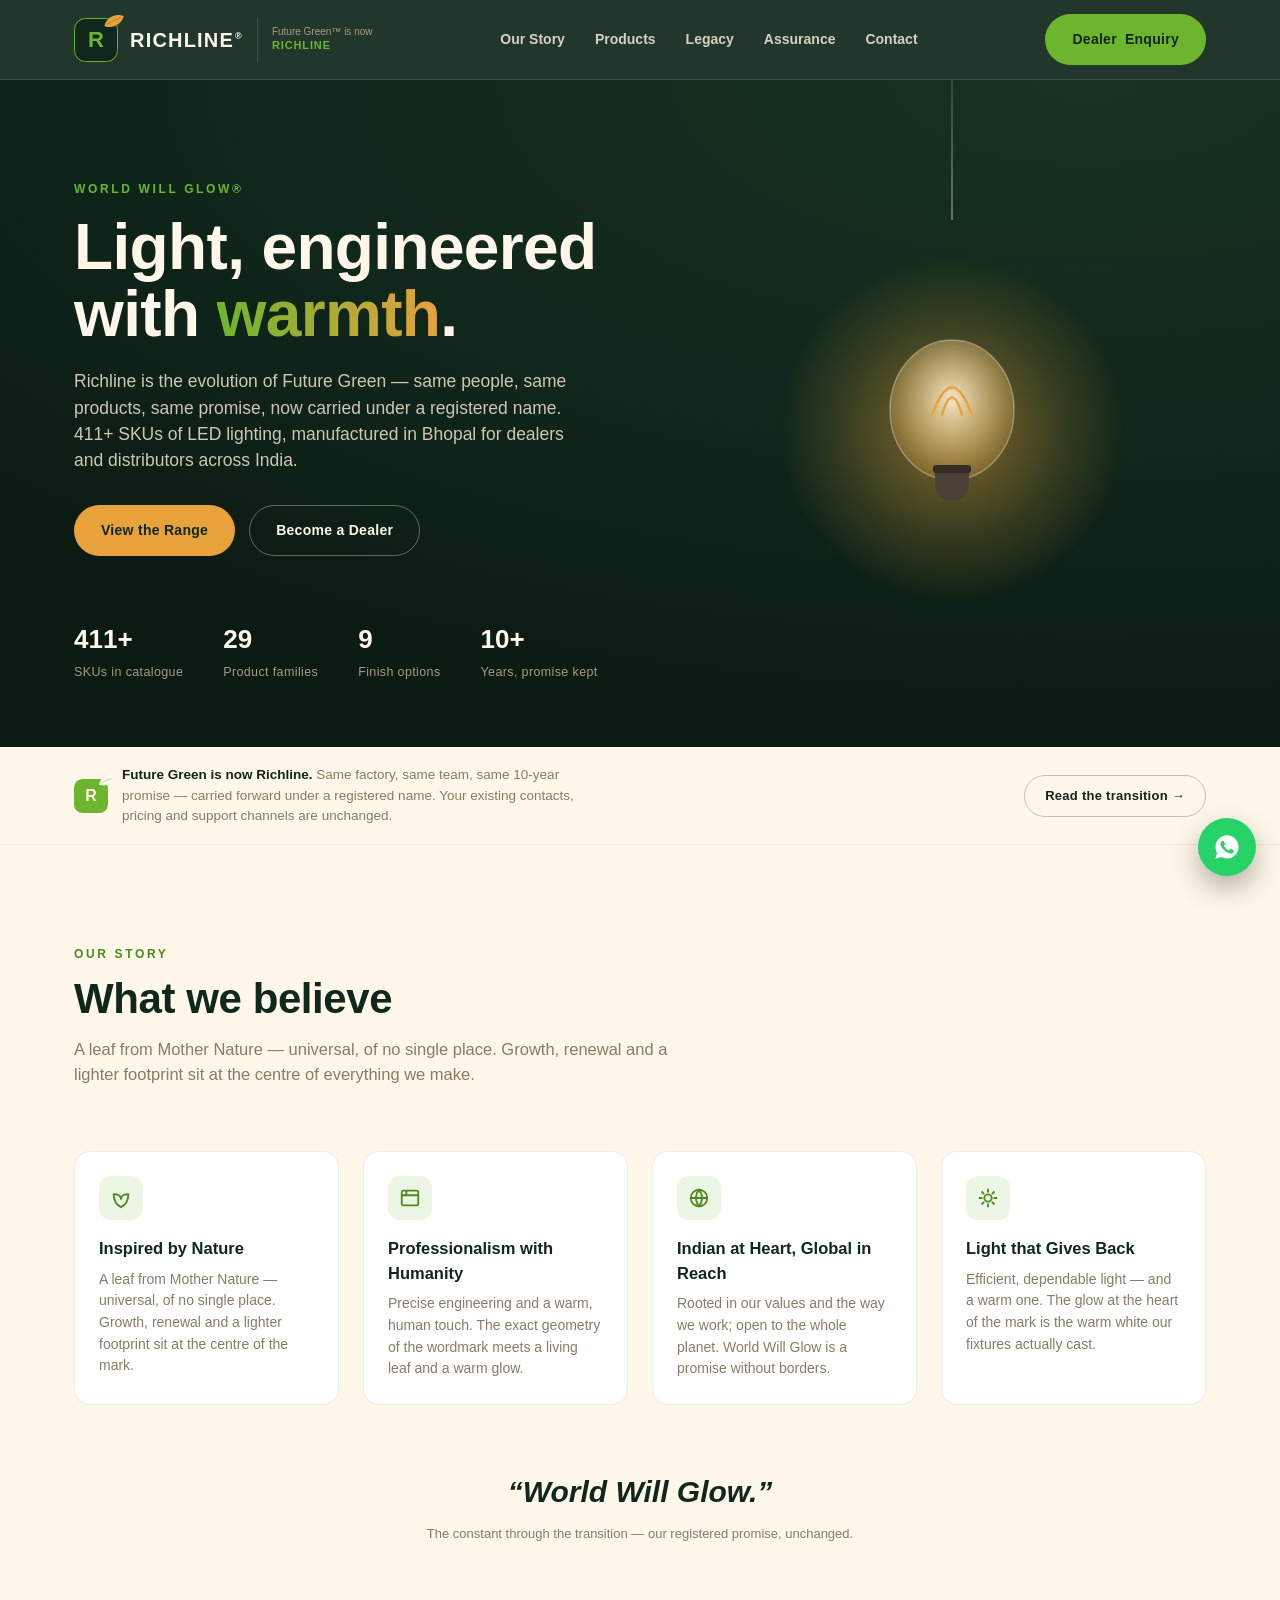
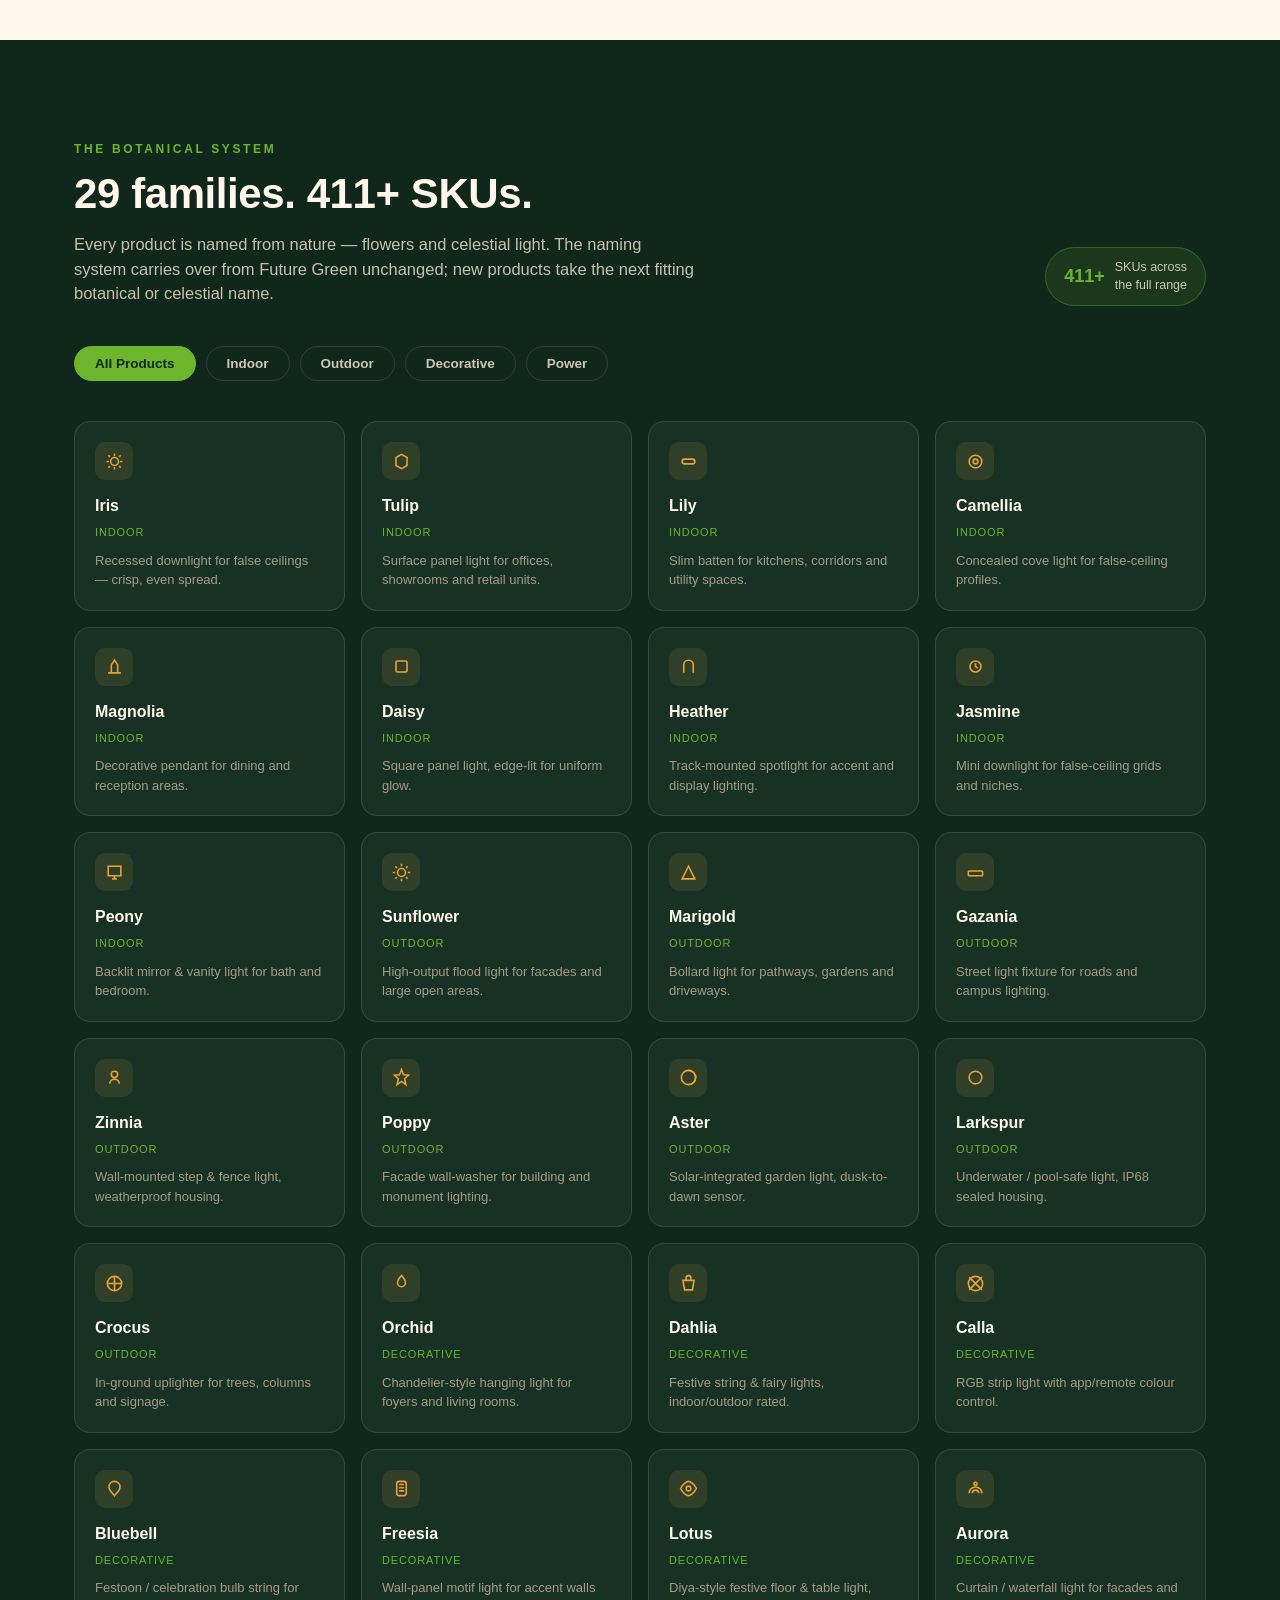
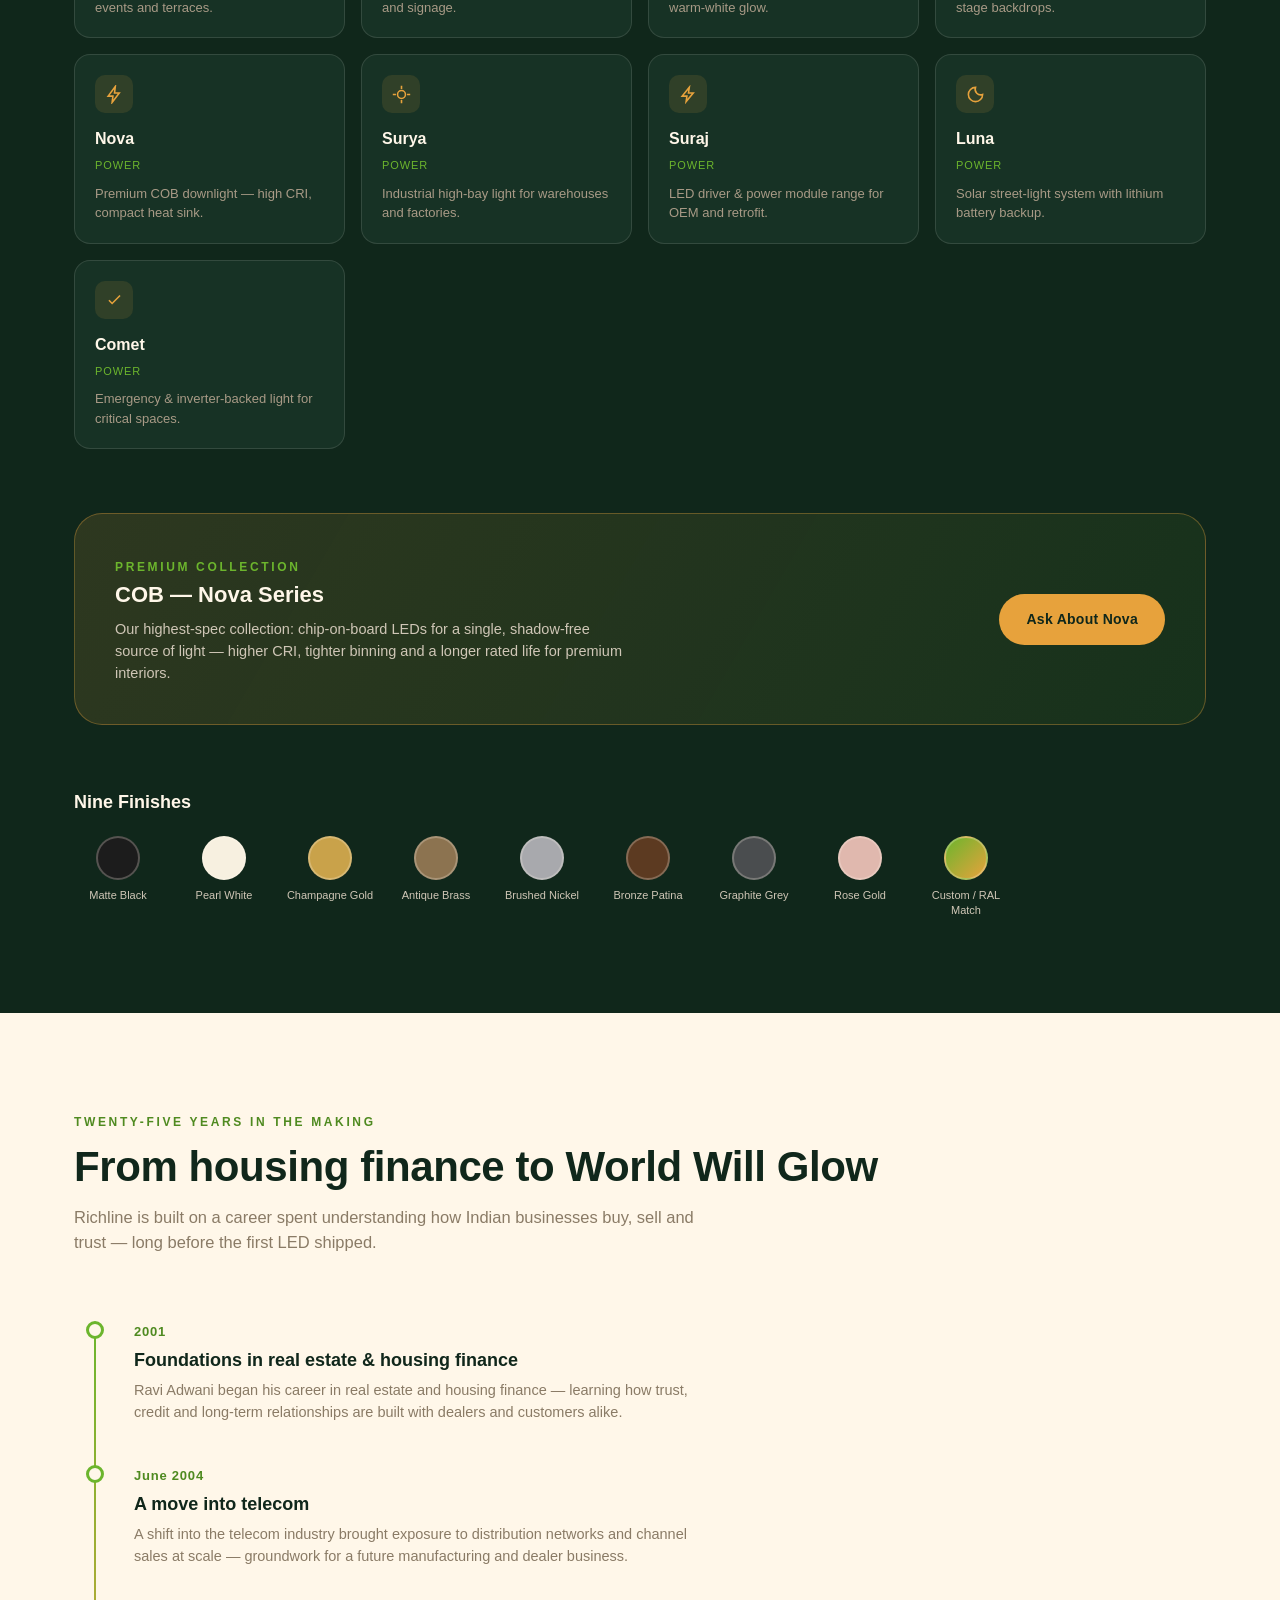
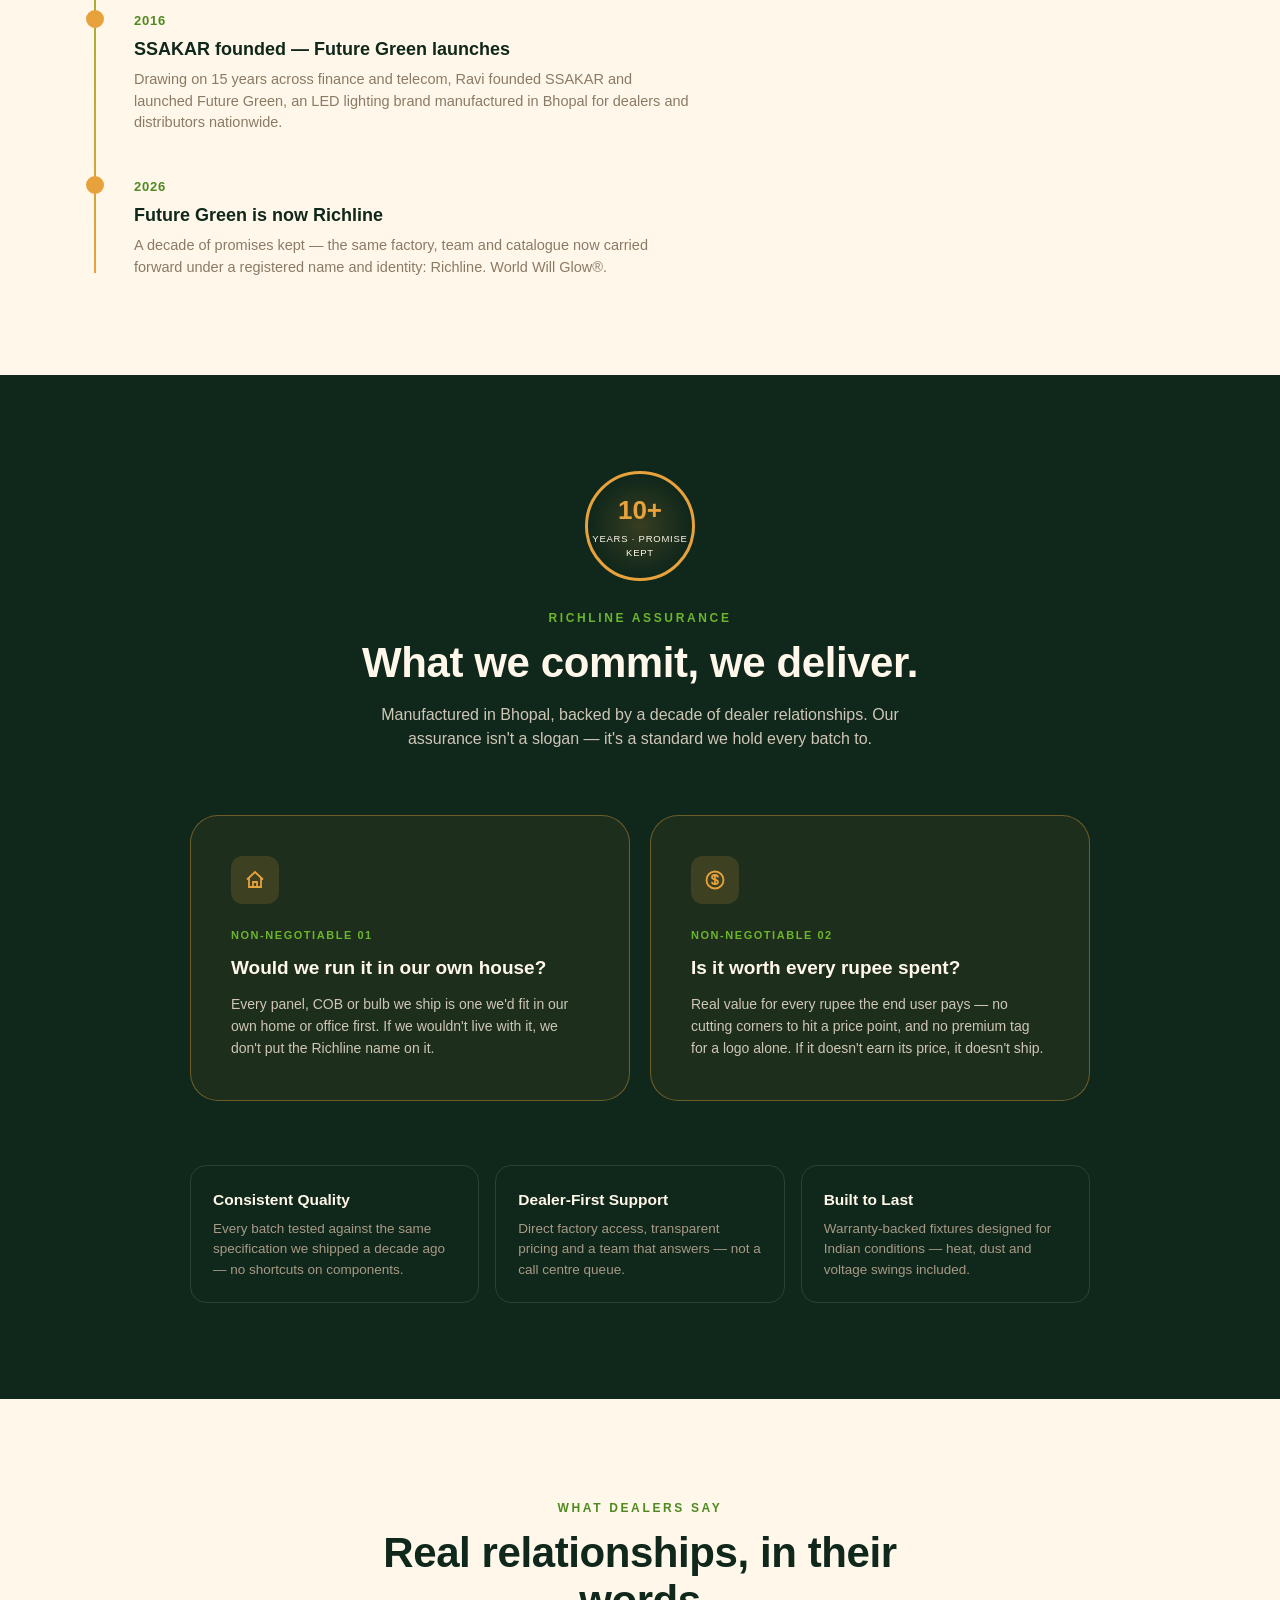
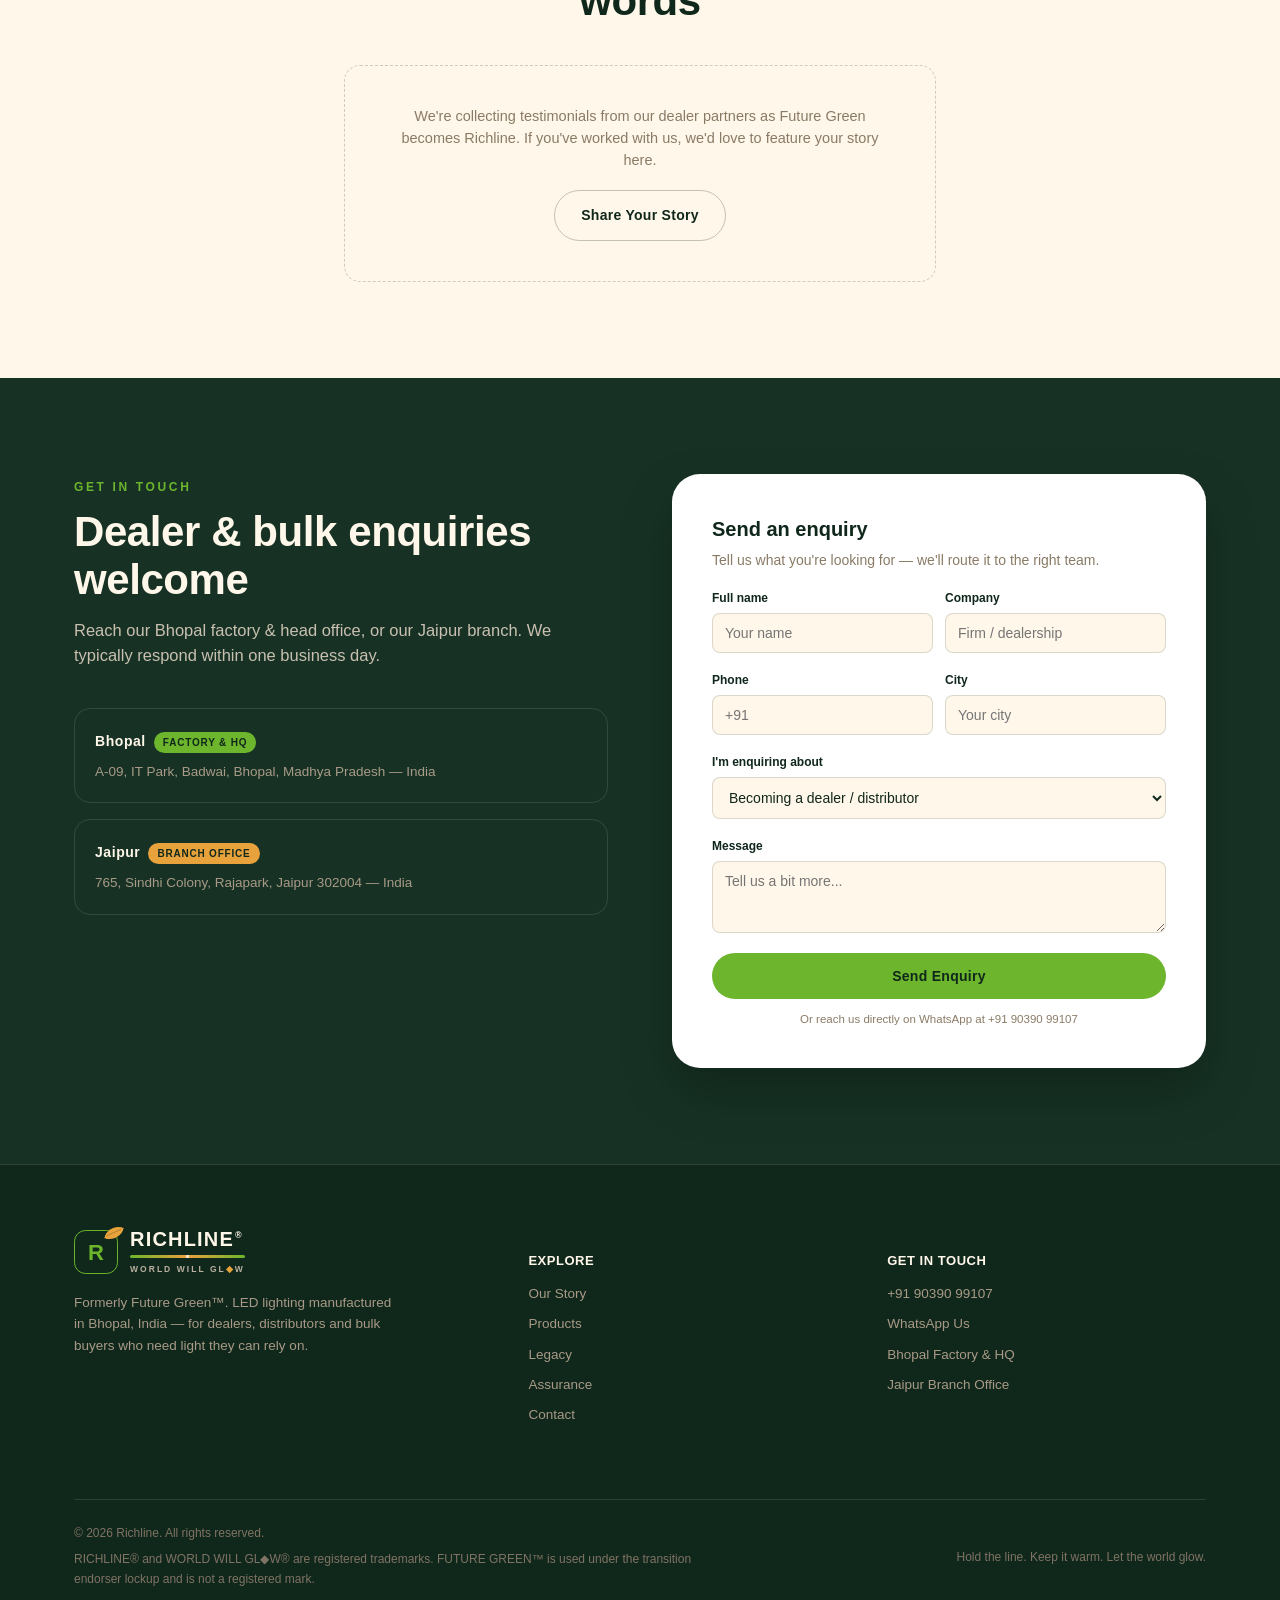
==== commit 4de57552: "back" ====
--- a/index.html
+++ b/index.html
@@ -1,912 +1,988 @@
 <!DOCTYPE html>
-<!-- ============================================================
-  index.html — Future Green Website
-  ──────────────────────────────────────────────────────────────
-  This is the MAIN FILE of your website. It contains all the
-  content you see on the page: text, sections, buttons, images.
-
-  HOW THE 3 FILES WORK TOGETHER:
-  • index.html  → the skeleton (structure & content)
-  • style.css   → the skin     (colours, fonts, layout)
-  • script.js   → the muscles  (animations, menus, forms)
-
-  HOW TO READ HTML:
-  • Tags come in pairs: <div> ... </div>
-  • class="something"  → connects an element to CSS styling
-  • id="something"     → lets JavaScript find that exact element
-  • href="..."         → where a link goes
-  • src="..."          → where an image/file comes from
-
-  QUICK FIND GUIDE (use Ctrl+F to jump):
-  ★ Change phone number  → search: 9039099107
-  ★ Change email         → search: info@futuregreenindia.com
-  ★ Change address       → search: Badwai
-  ★ Change nav links     → search: nav-links
-  ★ Change hero text     → search: hero-text
-  ★ Change about text    → search: about-body
-  ★ Change stats numbers → search: data-target
-  ★ Change footer links  → search: footer-col
-============================================================ -->
 <html lang="en">
 <head>
-  <!-- ── charset: tells the browser to use modern characters (emoji, Hindi, etc.) -->
-  <meta charset="UTF-8" />
-
-  <!-- ── viewport: makes the site look correct on mobile phones, not zoomed out -->
-  <meta name="viewport" content="width=device-width, initial-scale=1.0" />
-
-  <!-- ── TITLE: appears in the browser tab and Google search results
-       ★ TO CHANGE: edit the text between <title> and </title> -->
-  <title>Future Green — World Will Glow | LED Lighting India</title>
-
-
-  <meta name="google-site-verification" content="gV94wu153Q4Ut2Dla9ZFrZnjd9CzXcqFuo6H6Y--49o" />
-  <meta name="google-site-verification" content="MusFVLI5Y_xz8AqQY-9SNpzlVcaxyxrmkoKmy4h-XNw" />
-  <!-- ══════════════════════════════════════════════════════════
-       SEO META TAGS
-       These are invisible to visitors but Google reads them.
-       They control how your site appears in search results.
-  ══════════════════════════════════════════════════════════ -->
-
-  <!-- ── description: the text shown under your link in Google results
-       ★ TO CHANGE: edit the content="..." text below -->
-  <meta name="description" content="Future Green builds LED lighting for every corner of a modern home — COB spotlights, panel lights, flood lights, street lights, rope light and more. 2-year warranty. Dealer enquiries welcome." />
-
-  <!-- ── keywords: words Google uses to understand what your page is about -->
-  <meta name="keywords" content="LED lights India, COB lights, flood lights, downlights, panel lights, street lights, rope light, LED strip, LED manufacturer Bhopal India, energy efficient lighting" />
-
-  <!-- ── author: your company name -->
-  <meta name="author" content="Future Green" />
-
-  <!-- ── canonical: tells Google THIS is the official URL (avoids duplicate content issues) -->
-  <link rel="canonical" href="https://futuregreenindia.com/" />
-
-
-  <!-- ══════════════════════════════════════════════════════════
-       OPEN GRAPH (OG) TAGS
-       These control how your site looks when shared on
-       WhatsApp, Facebook, LinkedIn etc. — the little preview
-       card with a title, image and description.
-       ★ TO CHANGE: edit the content="..." on each line
-  ══════════════════════════════════════════════════════════ -->
-  <meta property="og:type"        content="website" />
-  <meta property="og:url"         content="https://futuregreenindia.com/" />
-  <meta property="og:title"       content="Future Green — World Will Glow | LED Lighting India" />
-  <meta property="og:description" content="LED lighting for every corner of a modern home — COB, Flood, Panels, Street Lights and more. Dealer &amp; bulk enquiries welcome." />
-  <!-- ── og:image: the preview image shown when someone shares your link
-       This points to your logo. Replace with a proper 1200×630px banner
-       image for better looking shares (upload it to resources/) -->
-  <meta property="og:image"       content="https://futuregreenindia.com/resources/logo.png" />
-  <meta property="og:locale"      content="en_IN" />
-  <meta property="og:site_name"   content="Future Green" />
-
-  <!-- ── Twitter card: same idea but specifically for Twitter/X shares -->
-  <meta name="twitter:card"        content="summary_large_image" />
-  <meta name="twitter:title"       content="Future Green — World Will Glow | LED Lighting India" />
-  <meta name="twitter:description" content="LED lighting for every corner of a modern home. COB, Flood, Panels, Street Lights and more." />
-  <meta name="twitter:image"       content="https://futuregreenindia.com/resources/logo.png" />
-
-
-  <!-- ══════════════════════════════════════════════════════════
-       STRUCTURED DATA (JSON-LD)
-       This is like an ID card for your business that Google
-       reads to show your address, phone, hours in search results.
-       ★ TO CHANGE: edit the values inside the quotes below
-       ★ DO NOT change the @context, @type, or key names
-  ══════════════════════════════════════════════════════════ -->
-  <script type="application/ld+json">
-  {
-    "@context": "https://schema.org",
-    "@type": "Organization",
-    "name": "Future Green",
-    "alternateName": "Future Green India",
-    "url": "https://futuregreenindia.com",
-    "logo": "https://futuregreenindia.com/resources/logo.png",
-    "description": "Future Green builds LED lighting for every corner of a modern home and the spaces around it — from wafer-thin ceiling panels and adjustable COB spots to outdoor floods, street lights and decorative rope.",
-    "address": {
-      "@type": "PostalAddress",
-      "streetAddress": "A-09, IT Park, Badwai",
-      "addressLocality": "Bhopal",
-      "addressRegion": "Madhya Pradesh",
-      "addressCountry": "IN"
-    },
-    "contactPoint": {
-      "@type": "ContactPoint",
-      "telephone": "+91-9039099107",
-      "email": "info@futuregreenindia.com",
-      "contactType": "sales",
-      "availableLanguage": ["English", "Hindi"]
-    },
-    "sameAs": [
-      "https://www.instagram.com/fgledindia",
-      "https://www.facebook.com/fgledindia"
-    ]
-  }
-  </script>
-
-  <!-- ══════════════════════════════════════════════════════════
-       WEBSITE SCHEMA — controls the "site name" Google shows
-       next to the favicon in search results (separate from
-       Organization schema above).
-       ★ TO CHANGE: edit "name" below — must match og:site_name
-         and the title tag for the strongest signal.
-  ══════════════════════════════════════════════════════════ -->
-  <script type="application/ld+json">
-  {
-    "@context": "https://schema.org",
-    "@type": "WebSite",
-    "name": "Future Green",
-    "alternateName": ["Future Green India", "futuregreenindia.com"],
-    "url": "https://futuregreenindia.com/"
-  }
-  </script>
-
-
-  <!-- ══════════════════════════════════════════════════════════
-       FAVICONS
-       The tiny icon shown in the browser tab.
-       ★ TO CHANGE: replace the files in your resources/ folder
-         with your own icon files (keep the same filenames)
-  ══════════════════════════════════════════════════════════ -->
-  <link rel="icon" type="image/png" sizes="96x96" href="resources/favicon.png" />
-  <link rel="icon"             href="resources/favicon.ico" sizes="96x96" />
-  <link rel="icon"             href="resources/favicon.svg"  type="image/svg+xml" />
-  <!-- apple-touch-icon: icon shown when someone saves your site to iPhone home screen -->
-  <link rel="apple-touch-icon" href="resources/apple-touch-icon.png" />
-
-
-  <!-- ══════════════════════════════════════════════════════════
-       GOOGLE FONTS
-       Loads two fonts from Google's servers:
-       • Libre Baskerville — used for headings (elegant serif)
-       • Lato              — used for body text (clean sans-serif)
-
-       preconnect lines: tell the browser to connect to Google
-       early so fonts load faster. Don't remove these.
-
-       ★ TO CHANGE FONTS: go to fonts.google.com, pick fonts,
-         click "Get embed code" and replace the link below
-  ══════════════════════════════════════════════════════════ -->
-  <link rel="preconnect" href="https://fonts.googleapis.com" />
-  <link rel="preconnect" href="https://fonts.gstatic.com" crossorigin />
-  <link href="https://fonts.googleapis.com/css2?family=Libre+Baskerville:wght@400;700&family=Lato:wght@300;400;700&display=swap" rel="stylesheet" />
-
-  <!-- ── Loads your style.css file which controls all the visual design -->
-  <link rel="stylesheet" href="style.css" />
+<meta charset="UTF-8">
+<meta name="viewport" content="width=device-width, initial-scale=1.0">
+<title>Richline — LED Lighting | World Will Glow®</title>
+<meta name="description" content="Richline (formerly Future Green) — LED lighting manufactured in Bhopal, India. 411+ SKUs across Indoor, Outdoor, Decorative and Power ranges, for dealers, distributors and bulk buyers.">
+<style>
+  :root{
+    /* ===== Richline design tokens — per Brand Guidelines v1.0 ===== */
+    --pine:#10271B;
+    --pine-soft:#173225;
+    --pine-line:rgba(255,247,233,0.12);
+    --green:#6CB52D;
+    --green-deep:#4f8a20;
+    --marigold:#E7A23C;
+    --glow-white:#FFF7E9;
+    --clay:#8A7B66;
+    --clay-soft:#a89a86;
+    --white:#ffffff;
+
+    --font: "Montserrat","Carlito",Arial,Helvetica,sans-serif;
+
+    --container:1180px;
+    --radius-s:8px;
+    --radius-m:16px;
+    --radius-l:28px;
+    --radius-chip:26%;
+
+    --space-1:8px;
+    --space-2:16px;
+    --space-3:24px;
+    --space-4:40px;
+    --space-5:64px;
+    --space-6:96px;
+
+    --ease:cubic-bezier(.2,.7,.2,1);
+  }
+
+  *{box-sizing:border-box;}
+  html{scroll-behavior:smooth;}
+  body{
+    margin:0;
+    font-family:var(--font);
+    background:var(--glow-white);
+    color:var(--pine);
+    -webkit-font-smoothing:antialiased;
+    line-height:1.5;
+  }
+  img,svg{display:block;max-width:100%;}
+  a{color:inherit;text-decoration:none;}
+  ul{margin:0;padding:0;list-style:none;}
+  button{font-family:inherit;cursor:pointer;}
+  h1,h2,h3,h4,p{margin:0;}
+
+  .wrap{max-width:var(--container);margin:0 auto;padding:0 var(--space-3);}
+  .eyebrow{
+    font-size:12px;font-weight:700;letter-spacing:.22em;text-transform:uppercase;
+    color:var(--green-deep);
+  }
+  .eyebrow--on-dark{color:var(--green);}
+  .eyebrow--clay{color:var(--clay);}
+
+  h2.section-title{
+    font-size:clamp(28px,4vw,42px);
+    font-weight:700;
+    letter-spacing:-0.01em;
+    line-height:1.15;
+    margin-top:10px;
+    color:var(--pine);
+  }
+  h2.section-title--on-dark{color:var(--glow-white);}
+  .section-sub{
+    max-width:620px;
+    color:var(--clay);
+    font-size:16.5px;
+    margin-top:14px;
+  }
+  .section-sub--on-dark{color:#c9c0b0;}
+
+  .btn{
+    display:inline-flex;align-items:center;gap:8px;
+    padding:14px 26px;
+    border-radius:999px;
+    font-weight:700;
+    font-size:14px;
+    letter-spacing:.02em;
+    border:1.5px solid transparent;
+    transition:transform .18s var(--ease), box-shadow .18s var(--ease), background .18s var(--ease), border-color .18s var(--ease);
+    white-space:nowrap;
+  }
+  .btn:hover{transform:translateY(-2px);}
+  .btn:focus-visible{outline:2px solid var(--marigold);outline-offset:3px;}
+  .btn--primary{background:var(--green);color:var(--pine);}
+  .btn--primary:hover{box-shadow:0 10px 24px rgba(108,181,45,.35);}
+  .btn--ghost-dark{border-color:rgba(255,247,233,.35);color:var(--glow-white);}
+  .btn--ghost-dark:hover{border-color:var(--glow-white);}
+  .btn--ghost-light{border-color:var(--pine-line);color:var(--pine);border-color:rgba(16,39,27,.25);}
+  .btn--ghost-light:hover{border-color:var(--pine);}
+  .btn--marigold{background:var(--marigold);color:var(--pine);}
+  .btn--marigold:hover{box-shadow:0 10px 24px rgba(231,162,60,.4);}
+
+  /* ================= LOGO SYSTEM ================= */
+  .rl-chip{
+    position:relative;
+    width:44px;height:44px;
+    border-radius:var(--radius-chip);
+    display:flex;align-items:center;justify-content:center;
+    flex-shrink:0;
+  }
+  .rl-chip--primary{background:var(--green);}
+  .rl-chip--reversed{background:var(--pine);border:1.5px solid var(--green);}
+  .rl-chip--engraving{background:transparent;border:1.5px solid var(--pine);}
+  .rl-chip__r{
+    font-weight:800;
+    font-size:22px;
+    letter-spacing:0;
+  }
+  .rl-chip--primary .rl-chip__r{color:var(--glow-white);}
+  .rl-chip--reversed .rl-chip__r{color:var(--green);}
+  .rl-chip--engraving .rl-chip__r{color:var(--pine);}
+  .rl-chip__leaf{position:absolute;top:-6px;right:-5px;transform:rotate(18deg);}
+  .rl-chip__leaf svg{width:16px;height:16px;}
+  .rl-chip--primary .rl-chip__leaf{color:var(--glow-white);}
+  .rl-chip--reversed .rl-chip__leaf{color:var(--marigold);}
+  .rl-chip--engraving .rl-chip__leaf{color:var(--pine);}
+
+  .rl-lockup{display:flex;align-items:center;gap:12px;}
+  .rl-lockup__text{display:flex;flex-direction:column;}
+  .rl-wordmark{
+    font-weight:800;
+    font-size:20px;
+    letter-spacing:.06em;
+    line-height:1;
+  }
+  .rl-wordmark sup{font-size:9px;font-weight:700;margin-left:1px;}
+  .rl-lockup--primary .rl-wordmark{color:var(--pine);}
+  .rl-lockup--reversed .rl-wordmark{color:var(--glow-white);}
+  .rl-beam{
+    width:100%;height:3px;margin-top:6px;border-radius:2px;
+    background:linear-gradient(90deg, var(--green) 0%, var(--marigold) 48%, var(--glow-white) 50%, var(--marigold) 52%, var(--green) 100%);
+    position:relative;
+  }
+  .rl-tagline{
+    font-size:8.5px;font-weight:700;letter-spacing:.24em;text-transform:uppercase;
+    margin-top:5px;
+  }
+  .rl-lockup--primary .rl-tagline{color:var(--clay);}
+  .rl-lockup--reversed .rl-tagline{color:#b9b0a0;}
+  .rl-tagline em{color:var(--marigold);font-style:normal;}
+
+  /* Endorser / transition lockup */
+  .rl-endorser{display:flex;align-items:center;gap:14px;flex-wrap:wrap;}
+  .rl-endorser__fg{display:flex;flex-direction:column;line-height:1.25;}
+  .rl-endorser__fg-name{font-size:11px;font-weight:800;letter-spacing:.08em;color:var(--green);}
+  .rl-endorser__fg-sub{font-size:10px;color:var(--clay-soft);}
+  .rl-endorser__div{width:1px;align-self:stretch;background:var(--pine-line);}
+
+  /* ================= HEADER ================= */
+  header{
+    position:sticky;top:0;z-index:50;
+    background:rgba(16,39,27,.92);
+    backdrop-filter:blur(10px);
+    border-bottom:1px solid var(--pine-line);
+  }
+  .header-inner{display:flex;align-items:center;justify-content:space-between;padding:14px var(--space-3);gap:20px;}
+  .main-nav{display:flex;align-items:center;gap:30px;}
+  .main-nav a{
+    font-size:14px;font-weight:600;color:#d7d0c2;
+    position:relative;padding:4px 0;
+    transition:color .15s;
+  }
+  .main-nav a:hover{color:var(--glow-white);}
+  .main-nav a::after{
+    content:"";position:absolute;left:0;bottom:-2px;height:2px;width:0;background:var(--green);
+    transition:width .2s var(--ease);
+  }
+  .main-nav a:hover::after{width:100%;}
+  .header-cta{display:flex;align-items:center;gap:12px;}
+  .nav-toggle{display:none;background:none;border:none;color:var(--glow-white);padding:6px;}
+  .nav-toggle svg{width:24px;height:24px;}
+
+  /* ================= HERO ================= */
+  .hero{
+    background:radial-gradient(120% 100% at 85% 0%, #17321f 0%, var(--pine) 55%, #0b1a12 100%);
+    padding:var(--space-6) 0 var(--space-5);
+    position:relative;overflow:hidden;
+  }
+  .hero-inner{
+    display:grid;grid-template-columns:1.05fr .95fr;gap:var(--space-5);align-items:center;
+  }
+  .hero-copy h1{
+    font-size:clamp(38px,5.4vw,64px);
+    font-weight:800;color:var(--glow-white);
+    line-height:1.05;letter-spacing:-.01em;
+    margin-top:14px;
+  }
+  .hero-copy h1 em{
+    font-style:normal;color:var(--green);
+    background:linear-gradient(90deg,var(--green),var(--marigold));
+    -webkit-background-clip:text;background-clip:text;color:transparent;
+  }
+  .hero-copy p{
+    color:#cfc6b6;font-size:17.5px;max-width:520px;margin-top:20px;
+  }
+  .hero-actions{display:flex;gap:14px;margin-top:32px;flex-wrap:wrap;}
+  .hero-stats{display:flex;gap:var(--space-4);margin-top:var(--space-5);flex-wrap:wrap;}
+  .hero-stat b{display:block;font-size:26px;font-weight:800;color:var(--glow-white);}
+  .hero-stat span{font-size:12.5px;color:var(--clay-soft);letter-spacing:.03em;}
+
+  /* Glow lamp */
+  .lamp-stage{position:relative;height:420px;display:flex;align-items:center;justify-content:center;}
+  .lamp-glow{
+    position:absolute;width:340px;height:340px;border-radius:50%;
+    background:radial-gradient(circle, rgba(231,162,60,.55) 0%, rgba(231,162,60,.18) 45%, transparent 72%);
+    filter:blur(2px);
+    animation:pulseGlow 4.5s ease-in-out infinite;
+  }
+  @keyframes pulseGlow{0%,100%{opacity:.75;transform:scale(1);}50%{opacity:1;transform:scale(1.08);}}
+  .lamp-svg{position:relative;width:190px;}
+  .lamp-cord{position:absolute;top:-140px;left:50%;transform:translateX(-1px);width:2px;height:140px;background:linear-gradient(var(--pine-line),rgba(255,247,233,.35));}
+
+  /* ================= TRANSITION STRIP ================= */
+  .transition-strip{
+    background:var(--glow-white);
+    border-bottom:1px solid rgba(16,39,27,.08);
+    padding:18px 0;
+  }
+  .transition-inner{
+    display:flex;align-items:center;justify-content:space-between;gap:20px;flex-wrap:wrap;
+  }
+  .transition-note{font-size:13.5px;color:var(--clay);max-width:480px;}
+  .transition-note strong{color:var(--pine);}
+
+  /* ================= STORY ================= */
+  .story{padding:var(--space-6) 0;background:var(--glow-white);}
+  .story-head{max-width:680px;}
+  .belief-grid{
+    display:grid;grid-template-columns:repeat(4,1fr);gap:var(--space-3);margin-top:var(--space-5);
+  }
+  .belief-card{
+    background:var(--white);
+    border:1px solid rgba(16,39,27,.08);
+    border-radius:var(--radius-m);
+    padding:var(--space-3);
+    transition:transform .2s var(--ease), box-shadow .2s var(--ease), border-color .2s var(--ease);
+  }
+  .belief-card:hover{transform:translateY(-4px);box-shadow:0 16px 30px rgba(16,39,27,.08);border-color:rgba(108,181,45,.35);}
+  .belief-icon{
+    width:44px;height:44px;border-radius:12px;background:rgba(108,181,45,.12);
+    display:flex;align-items:center;justify-content:center;margin-bottom:16px;
+  }
+  .belief-icon svg{width:22px;height:22px;color:var(--green-deep);}
+  .belief-card h3{font-size:16.5px;font-weight:700;color:var(--pine);}
+  .belief-card p{font-size:14px;color:var(--clay);margin-top:8px;line-height:1.55;}
+  .belief-quote{
+    margin-top:var(--space-5);
+    text-align:center;
+  }
+  .belief-quote p{
+    font-size:clamp(22px,3vw,30px);font-weight:700;color:var(--pine);font-style:italic;
+  }
+  .belief-quote span{display:block;margin-top:10px;font-size:13px;color:var(--clay);}
+
+  /* ================= PRODUCTS ================= */
+  .products{padding:var(--space-6) 0;background:var(--pine);position:relative;}
+  .products-head{display:flex;justify-content:space-between;align-items:flex-end;gap:20px;flex-wrap:wrap;}
+  .sku-badge{
+    display:flex;align-items:center;gap:10px;
+    background:rgba(108,181,45,.12);border:1px solid rgba(108,181,45,.35);
+    padding:10px 18px;border-radius:999px;
+  }
+  .sku-badge b{color:var(--green);font-size:18px;}
+  .sku-badge span{color:#cfc6b6;font-size:12.5px;}
+
+  .tabs{display:flex;gap:10px;margin-top:var(--space-4);flex-wrap:wrap;}
+  .tab-btn{
+    padding:9px 20px;border-radius:999px;border:1.5px solid var(--pine-line);
+    background:transparent;color:#cfc6b6;font-size:13.5px;font-weight:600;
+    transition:all .18s var(--ease);
+  }
+  .tab-btn:hover{border-color:var(--green);color:var(--glow-white);}
+  .tab-btn.is-active{background:var(--green);border-color:var(--green);color:var(--pine);}
+
+  .product-grid{
+    display:grid;grid-template-columns:repeat(4,1fr);gap:16px;margin-top:var(--space-4);
+  }
+  .product-card{
+    background:var(--pine-soft);
+    border:1px solid var(--pine-line);
+    border-radius:var(--radius-m);
+    padding:20px;
+    transition:transform .2s var(--ease), border-color .2s var(--ease);
+  }
+  .product-card:hover{transform:translateY(-4px);border-color:var(--green);}
+  .product-card .p-icon{
+    width:38px;height:38px;border-radius:10px;
+    background:rgba(231,162,60,.12);display:flex;align-items:center;justify-content:center;margin-bottom:14px;
+  }
+  .product-card .p-icon svg{width:19px;height:19px;color:var(--marigold);}
+  .product-card h4{color:var(--glow-white);font-size:16px;font-weight:700;}
+  .product-card .p-cat{font-size:11px;letter-spacing:.08em;text-transform:uppercase;color:var(--green);margin-top:6px;display:block;}
+  .product-card p{font-size:13px;color:#a89a86;margin-top:10px;line-height:1.5;}
+  .product-card[hidden]{display:none;}
+
+  .cob-band{
+    margin-top:var(--space-5);
+    background:linear-gradient(120deg, rgba(231,162,60,.14), rgba(108,181,45,.08));
+    border:1px solid rgba(231,162,60,.35);
+    border-radius:var(--radius-l);
+    padding:var(--space-4);
+    display:grid;grid-template-columns:1fr auto;gap:24px;align-items:center;
+  }
+  .cob-band h3{color:var(--glow-white);font-size:22px;font-weight:800;}
+  .cob-band p{color:#cfc6b6;font-size:14.5px;margin-top:8px;max-width:520px;}
+
+  .finish-guide{margin-top:var(--space-5);}
+  .finish-guide h3{color:var(--glow-white);font-size:18px;font-weight:700;}
+  .finish-row{display:flex;gap:18px;margin-top:20px;flex-wrap:wrap;}
+  .finish-item{display:flex;flex-direction:column;align-items:center;gap:8px;width:88px;}
+  .finish-swatch{width:44px;height:44px;border-radius:50%;border:2px solid rgba(255,247,233,.25);}
+  .finish-item span{font-size:11px;color:#cfc6b6;text-align:center;line-height:1.3;}
+
+  /* ================= TIMELINE ================= */
+  .legacy{padding:var(--space-6) 0;background:var(--glow-white);}
+  .timeline{margin-top:var(--space-5);position:relative;}
+  .timeline::before{
+    content:"";position:absolute;left:20px;top:6px;bottom:6px;width:2px;
+    background:linear-gradient(var(--green), var(--marigold));
+  }
+  .t-item{position:relative;padding-left:60px;margin-bottom:var(--space-4);}
+  .t-item:last-child{margin-bottom:0;}
+  .t-dot{
+    position:absolute;left:12px;top:2px;width:18px;height:18px;border-radius:50%;
+    background:var(--glow-white);border:3px solid var(--green);
+  }
+  .t-item.is-milestone .t-dot{border-color:var(--marigold);background:var(--marigold);}
+  .t-year{font-size:13px;font-weight:800;letter-spacing:.06em;color:var(--green-deep);}
+  .t-item h4{font-size:18px;font-weight:700;color:var(--pine);margin-top:4px;}
+  .t-item p{font-size:14.5px;color:var(--clay);margin-top:6px;max-width:560px;}
+
+  /* ================= ASSURANCE ================= */
+  .assurance{
+    padding:var(--space-6) 0;
+    background:var(--pine);
+    text-align:center;
+  }
+  .seal{
+    width:110px;height:110px;border-radius:50%;
+    border:3px solid var(--marigold);
+    display:flex;flex-direction:column;align-items:center;justify-content:center;
+    margin:0 auto 24px;
+    background:radial-gradient(circle, rgba(231,162,60,.18), transparent 70%);
+  }
+  .seal b{font-size:26px;color:var(--marigold);font-weight:800;}
+  .seal span{font-size:9.5px;color:var(--glow-white);letter-spacing:.08em;text-transform:uppercase;margin-top:2px;}
+  .assurance h2{color:var(--glow-white);}
+  .assurance p{color:#cfc6b6;max-width:560px;margin:16px auto 0;}
+  .pledge-grid{
+    display:grid;grid-template-columns:repeat(2,1fr);gap:20px;margin-top:var(--space-5);
+    max-width:900px;margin-left:auto;margin-right:auto;
+  }
+  .pledge-card{
+    text-align:left;
+    background:rgba(231,162,60,.06);
+    border:1.5px solid rgba(231,162,60,.4);
+    border-radius:var(--radius-l);
+    padding:var(--space-4);
+    transition:transform .2s var(--ease), box-shadow .2s var(--ease);
+  }
+  .pledge-card:hover{transform:translateY(-4px);box-shadow:0 20px 40px rgba(0,0,0,.25);}
+  .pledge-icon{
+    width:48px;height:48px;border-radius:12px;background:rgba(231,162,60,.16);
+    display:flex;align-items:center;justify-content:center;color:var(--marigold);margin-bottom:18px;
+  }
+  .pledge-icon svg{width:24px;height:24px;}
+  .pledge-no{
+    font-size:11px;font-weight:800;letter-spacing:.14em;text-transform:uppercase;color:var(--green);
+  }
+  .pledge-card h3{color:var(--glow-white);font-size:19px;font-weight:800;margin-top:10px;line-height:1.3;}
+  .pledge-card p{color:#cfc6b6;font-size:14px;margin-top:12px;text-align:left;line-height:1.6;}
+
+  .assurance-grid{
+    display:grid;grid-template-columns:repeat(3,1fr);gap:16px;margin-top:var(--space-5);
+    max-width:900px;margin-left:auto;margin-right:auto;
+  }
+  .assurance-item{
+    border:1px solid var(--pine-line);border-radius:var(--radius-m);padding:22px;text-align:left;
+  }
+  .assurance-item h4{color:var(--glow-white);font-size:15.5px;font-weight:700;}
+  .assurance-item p{color:#a89a86;font-size:13.5px;margin-top:8px;text-align:left;}
+
+  /* ================= TESTIMONIALS ================= */
+  .testimonials{padding:var(--space-6) 0;background:var(--glow-white);text-align:center;}
+  .testimonials .wrap{max-width:640px;}
+  .testi-empty{
+    margin-top:var(--space-4);
+    border:1.5px dashed rgba(16,39,27,.2);
+    border-radius:var(--radius-m);
+    padding:var(--space-4);
+  }
+  .testi-empty p{color:var(--clay);font-size:14.5px;}
+  .testi-empty .btn{margin-top:18px;}
+
+  /* ================= CONTACT ================= */
+  .contact{padding:var(--space-6) 0;background:var(--pine-soft);}
+  .contact-inner{display:grid;grid-template-columns:1fr 1fr;gap:var(--space-5);}
+  .offices{display:flex;flex-direction:column;gap:16px;margin-top:var(--space-4);}
+  .office-card{
+    border:1px solid var(--pine-line);border-radius:var(--radius-m);padding:20px;
+  }
+  .office-card b{color:var(--glow-white);font-size:14px;letter-spacing:.04em;}
+  .office-tag{
+    display:inline-block;font-size:10px;font-weight:700;letter-spacing:.08em;text-transform:uppercase;
+    color:var(--pine);background:var(--green);padding:3px 9px;border-radius:999px;margin-left:8px;
+  }
+  .office-card p{color:#a89a86;font-size:13.5px;margin-top:8px;line-height:1.6;}
+
+  .enquiry-form{
+    background:var(--white);border-radius:var(--radius-l);padding:var(--space-4);
+    box-shadow:0 24px 50px rgba(0,0,0,.25);
+  }
+  .enquiry-form h3{font-size:20px;font-weight:800;color:var(--pine);}
+  .enquiry-form .section-sub{margin-top:6px;font-size:14px;}
+  .form-row{display:grid;grid-template-columns:1fr 1fr;gap:12px;margin-top:18px;}
+  .form-row.full{grid-template-columns:1fr;}
+  .field{display:flex;flex-direction:column;gap:6px;}
+  .field label{font-size:12px;font-weight:700;color:var(--pine);}
+  .field input,.field select,.field textarea{
+    border:1.5px solid rgba(16,39,27,.15);border-radius:var(--radius-s);
+    padding:11px 12px;font-family:inherit;font-size:14px;color:var(--pine);
+    background:var(--glow-white);
+  }
+  .field input:focus,.field select:focus,.field textarea:focus{
+    outline:none;border-color:var(--green);
+  }
+  .enquiry-form button{width:100%;margin-top:20px;justify-content:center;}
+  .form-note{font-size:11.5px;color:var(--clay);margin-top:12px;text-align:center;}
+
+  /* ================= FOOTER ================= */
+  footer{background:var(--pine);border-top:1px solid var(--pine-line);padding:var(--space-5) 0 var(--space-3);}
+  .footer-top{display:grid;grid-template-columns:1.3fr 1fr 1fr;gap:var(--space-4);}
+  .footer-brand p{color:#a89a86;font-size:13.5px;margin-top:16px;max-width:320px;line-height:1.6;}
+  .footer-col h5{color:var(--glow-white);font-size:13px;font-weight:700;letter-spacing:.04em;text-transform:uppercase;margin-bottom:14px;}
+  .footer-col a{display:block;color:#a89a86;font-size:13.5px;margin-bottom:10px;transition:color .15s;}
+  .footer-col a:hover{color:var(--green);}
+  .footer-bottom{
+    margin-top:var(--space-5);padding-top:var(--space-3);border-top:1px solid var(--pine-line);
+    display:flex;justify-content:space-between;align-items:center;flex-wrap:wrap;gap:12px;
+  }
+  .footer-bottom p{font-size:12px;color:#7f7364;}
+  .legal-note{font-size:11px;color:#6d6255;max-width:640px;margin-top:8px;line-height:1.6;}
+
+  /* ================= WHATSAPP FAB ================= */
+  .wa-fab{
+    position:fixed;bottom:24px;right:24px;z-index:60;
+    width:58px;height:58px;border-radius:50%;
+    background:#25D366;display:flex;align-items:center;justify-content:center;
+    box-shadow:0 12px 28px rgba(0,0,0,.3);
+    animation:fabPulse 3s ease-in-out infinite;
+  }
+  .wa-fab svg{width:28px;height:28px;color:#fff;}
+  @keyframes fabPulse{0%,100%{box-shadow:0 12px 28px rgba(0,0,0,.3);}50%{box-shadow:0 12px 28px rgba(37,211,102,.55);}}
+
+  /* ================= REVEAL ================= */
+  .reveal{opacity:0;transform:translateY(18px);transition:opacity .6s var(--ease), transform .6s var(--ease);}
+  .reveal.is-visible{opacity:1;transform:none;}
+
+  @media (prefers-reduced-motion: reduce){
+    *{animation:none !important;transition:none !important;}
+    html{scroll-behavior:auto;}
+  }
+
+  /* ================= RESPONSIVE ================= */
+  @media (max-width:980px){
+    .hero-inner{grid-template-columns:1fr;}
+    .lamp-stage{height:300px;order:-1;}
+    .belief-grid{grid-template-columns:repeat(2,1fr);}
+    .product-grid{grid-template-columns:repeat(2,1fr);}
+    .contact-inner{grid-template-columns:1fr;}
+    .footer-top{grid-template-columns:1fr;gap:var(--space-3);}
+    .assurance-grid{grid-template-columns:1fr;}
+    .pledge-grid{grid-template-columns:1fr;}
+    .cob-band{grid-template-columns:1fr;text-align:left;}
+  }
+  @media (max-width:720px){
+    .main-nav{
+      position:fixed;top:69px;left:0;right:0;bottom:0;
+      background:var(--pine);flex-direction:column;align-items:flex-start;
+      padding:var(--space-3);gap:0;
+      transform:translateX(100%);transition:transform .25s var(--ease);
+    }
+    .main-nav.is-open{transform:translateX(0);}
+    .main-nav a{padding:14px 0;width:100%;border-bottom:1px solid var(--pine-line);}
+    .nav-toggle{display:block;}
+    .header-cta .btn span.long{display:none;}
+    .product-grid{grid-template-columns:1fr;}
+    .form-row{grid-template-columns:1fr;}
+    .rl-wordmark{font-size:17px;}
+  }
+</style>
 </head>
-
 <body>
 
-  <!-- ══════════════════════════════════════════════════════════
-       SKIP LINK
-       A hidden link that only appears when someone uses the
-       keyboard (Tab key) to navigate. It lets them jump straight
-       to the main content, skipping the nav menu.
-       This is an accessibility requirement — don't remove it.
-  ══════════════════════════════════════════════════════════ -->
-  <a href="#main-content" class="skip-link">Skip to main content</a>
-
-
-  <!-- ══════════════════════════════════════════════════════════
-       NAVIGATION BAR
-       The fixed bar at the top with your logo and page links.
-       It starts transparent over the hero, then turns white
-       when you scroll down (JavaScript handles this in script.js).
-
-       id="mainNav"  → JavaScript uses this to find the nav
-       role/aria-*   → accessibility attributes for screen readers
-  ══════════════════════════════════════════════════════════ -->
-  <nav id="mainNav" role="navigation" aria-label="Main navigation">
-
-    <!-- Logo — clicking it goes back to the homepage -->
-    <a href="index.html" class="nav-logo-link" aria-label="Future Green — go to homepage">
-      <!-- ★ TO CHANGE LOGO: replace resources/logo.png with your file
-           The height is controlled by .nav-logo-img in style.css -->
-      <img src="resources/logo.png" alt="Future Green logo" class="nav-logo-img" />
-    </a>
-
-    <!-- Desktop nav links — hidden on mobile, shown via CSS media query
-         ★ TO ADD A LINK: copy one <li>...</li> and change the href and text
-         ★ TO REMOVE A LINK: delete the whole <li>...</li> line
-         The href="#categories" means "scroll to the element with id=categories" -->
-    <ul class="nav-links" role="list">
-      <li><a href="#categories">Categories</a></li>
-      <li><a href="products.html">Products</a></li>
-      <li><a href="#about">About</a></li>
-      <li><a href="#contact">Contact</a></li>
-      <li><a href="#social">Social</a></li>
-    </ul>
-
-    <!-- Hamburger button — the ☰ icon shown only on mobile
-         The three <span> tags are the three lines of the icon.
-         JavaScript animates them into an X when the menu opens.
-         aria-expanded tells screen readers if the menu is open -->
-    <button
-      id="hamburger"
-      class="hamburger"
-      aria-label="Open navigation menu"
-      aria-expanded="false"
-      aria-controls="mobileMenu">
-      <span></span><span></span><span></span>
-    </button>
-
-  </nav>
-
-
-  <!-- ══════════════════════════════════════════════════════════
-       MOBILE MENU DRAWER
-       The full-screen menu that slides down when hamburger is clicked.
-       Starts hidden (aria-hidden="true"), JavaScript shows it.
-       ★ TO CHANGE LINKS: edit the <a href="..."> tags below
-         (keep them matching the nav-links above)
-  ══════════════════════════════════════════════════════════ -->
-  <div id="mobileMenu" class="mobile-menu" role="dialog" aria-label="Mobile navigation" aria-hidden="true">
-    <ul role="list">
-      <li><a href="#categories">Categories</a></li>
-      <li><a href="products.html">Products</a></li>
-      <li><a href="#about">About</a></li>
-      <li><a href="#contact">Contact</a></li>
-      <li><a href="#social">Social</a></li>
-      <!-- WhatsApp button — only shown in the mobile menu -->
-      <li>
-        <!-- ★ TO CHANGE WHATSAPP NUMBER: replace 919039099107
-             Format: 91 (country code) + your 10-digit number, no spaces -->
-        <a href="https://wa.me/919039099107" class="mobile-whatsapp" target="_blank" rel="noopener">
-          WhatsApp Us
-        </a>
-      </li>
-    </ul>
+<!-- Reusable leaf SVG (referenced via clone) -->
+<svg width="0" height="0" style="position:absolute">
+  <symbol id="leaf-shape" viewBox="0 0 20 20">
+    <path fill="currentColor" d="M0,20 C0,8 8,0 20,0 C20,12 12,20 0,20 Z"/>
+    <path stroke="rgba(0,0,0,.25)" stroke-width="1" fill="none" d="M2,17 C6,13 10,9 17,3"/>
+  </symbol>
+</svg>
+
+<!-- ================= HEADER ================= -->
+<header>
+  <div class="header-inner wrap">
+    <div class="rl-endorser">
+      <a href="#top" class="rl-lockup rl-lockup--reversed" aria-label="Richline home">
+        <div class="rl-chip rl-chip--reversed">
+          <span class="rl-chip__r">R</span>
+          <span class="rl-chip__leaf"><svg><use href="#leaf-shape"/></svg></span>
+        </div>
+        <div class="rl-lockup__text">
+          <span class="rl-wordmark">RICHLINE<sup>&reg;</sup></span>
+        </div>
+      </a>
+      <div class="rl-endorser__div"></div>
+      <div class="rl-endorser__fg">
+        <span class="rl-endorser__fg-sub">Future Green&trade; is now</span>
+        <span class="rl-endorser__fg-name">RICHLINE</span>
+      </div>
+    </div>
+
+    <nav class="main-nav" id="mainNav">
+      <a href="#story">Our Story</a>
+      <a href="#products">Products</a>
+      <a href="#legacy">Legacy</a>
+      <a href="#assurance">Assurance</a>
+      <a href="#contact">Contact</a>
+    </nav>
+
+    <div class="header-cta">
+      <a class="btn btn--primary" href="#contact"><span class="long">Dealer</span> Enquiry</a>
+      <button class="nav-toggle" id="navToggle" aria-label="Toggle menu" aria-expanded="false">
+        <svg viewBox="0 0 24 24" fill="none" stroke="currentColor" stroke-width="2"><path d="M4 6h16M4 12h16M4 18h16"/></svg>
+      </button>
+    </div>
   </div>
-
-
-  <!-- ══════════════════════════════════════════════════════════
-       MAIN CONTENT
-       Everything the user actually sees on the page goes here.
-       id="main-content" is the target of the skip-link above.
-  ══════════════════════════════════════════════════════════ -->
-  <main id="main-content">
-
-
-    <!-- ══════════════════════════════════════════════════════
-         SECTION 1: HERO SLIDESHOW
-         The big full-screen image section at the very top.
-         Contains 3 slides that auto-rotate every 5 seconds.
-
-         HOW SLIDES WORK:
-         • Each .hero-slide is stacked on top of each other
-         • Only the one with class "active" is fully visible
-         • JavaScript switches the "active" class every 5s
-         • The background images are set in style.css
-           (search: slide-bg-1, slide-bg-2, slide-bg-3)
-
-         ★ TO CHANGE SLIDE TEXT: edit the <h1> and <p> below
-         ★ TO CHANGE SLIDE IMAGES: edit .slide-bg-1 etc in style.css
-         ★ TO CHANGE SLIDE SPEED: edit the 5000 in script.js
-    ══════════════════════════════════════════════════════ -->
-    <section class="hero" id="hero" aria-label="Hero slideshow">
-
-      <!-- SLIDE 1 -->
-      <div class="hero-slide active" role="group" aria-label="Slide 1 of 3">
-        <!-- hero-slide-bg: the background image (set in style.css as .slide-bg-1) -->
-        <div class="hero-slide-bg slide-bg-1" aria-hidden="true"></div>
-        <!-- hero-overlay: the dark gradient that makes text readable over the photo -->
-        <div class="hero-overlay" aria-hidden="true"></div>
-        <!-- hero-text: the actual text and button shown on this slide
-             ★ TO CHANGE: edit the text inside <h1> and the link text -->
-        <div class="hero-text">
-          <h1>Light that makes a<br>home glow.</h1>
-          <!-- <br> forces a line break at that point -->
-          <a href="#categories" class="hero-link">Explore our range</a>
-        </div>
-      </div>
-
-      <!-- SLIDE 2 -->
-      <div class="hero-slide" role="group" aria-label="Slide 2 of 3">
-        <div class="hero-slide-bg slide-bg-2" aria-hidden="true"></div>
-        <div class="hero-overlay" aria-hidden="true"></div>
-        <!-- hero-h2: styled like a heading but uses <p> tag (heading is already used above) -->
-        <div class="hero-text">
-          <p class="hero-h2">Indoor · Outdoor<br>· Decorative</p>
-          <a href="#categories" class="hero-link">View all categories</a>
-        </div>
-      </div>
-
-      <!-- SLIDE 3 -->
-      <div class="hero-slide" role="group" aria-label="Slide 3 of 3">
-        <div class="hero-slide-bg slide-bg-3" aria-hidden="true"></div>
-        <div class="hero-overlay" aria-hidden="true"></div>
-        <div class="hero-text">
-          <p class="hero-h2">Engineered for<br>the outdoors</p>
-          <!-- &amp; is how you write & in HTML safely -->
-          <a href="#categories" class="hero-link">Garden &amp; Street lights</a>
-        </div>
-      </div>
-
-      <!-- SLIDE DOTS — the small circles at the bottom right
-           onclick="goSlide(0)" means "when clicked, call the goSlide
-           function in script.js with slide number 0 (first slide)"
-           ★ TO ADD A SLIDE: add a new hero-slide above AND a new
-             button here, updating the aria-labels accordingly -->
-      <div class="hero-dots" role="tablist" aria-label="Slideshow controls">
-        <button class="hero-dot active" onclick="goSlide(0)" role="tab" aria-selected="true"  aria-label="Go to slide 1"></button>
-        <button class="hero-dot"        onclick="goSlide(1)" role="tab" aria-selected="false" aria-label="Go to slide 2"></button>
-        <button class="hero-dot"        onclick="goSlide(2)" role="tab" aria-selected="false" aria-label="Go to slide 3"></button>
-      </div>
-
-    </section>
-
-
-    <!-- ══════════════════════════════════════════════════════
-         SECTION 2: PRODUCT CATEGORIES
-         The mosaic grid of 6 category cards (COB, Flood, etc.)
-         Each card is a clickable link to the #products section.
-
-         Background images are set in style.css (search: cat-bg-1)
-         Layout (which card is tall/wide) is also in style.css.
-
-         ★ TO CHANGE CATEGORY NAME: edit the <span class="cat-label"> text
-         ★ TO CHANGE SUBTITLE: edit the <span class="cat-sub"> text
-         ★ TO CHANGE WHERE IT LINKS: change href="#products" to any URL
-         ★ TO CHANGE BACKGROUND IMAGE: edit .cat-bg-1 etc in style.css
-    ══════════════════════════════════════════════════════ -->
-    <section class="categories" id="categories" aria-labelledby="categories-heading">
-      <!-- sr-only: this heading is invisible on screen but read by Google and screen readers -->
-      <h2 id="categories-heading" class="sr-only">Product Categories</h2>
-
-      <div class="cat-grid">
-
-        <!-- Each cat-cell is one category card.
-             cat-tall-left / cat-bg-2 etc = size and image classes (defined in style.css)
-
-             IMAGE FILE NAMES TO USE (place in resources/ folder):
-             cat-bg-1 → resources/cat-architectural.png
-             cat-bg-2 → resources/cat-indoor.png
-             cat-bg-3 → resources/cat-landscape.png
-             cat-bg-4 → resources/cat-outdoor.png
-             cat-bg-5 → resources/cat-office.png
-             cat-bg-6 → resources/cat-commercial.png
-             cat-bg-7 → resources/cat-stadium.png
-        -->
-
-        <!-- Category 1: Architectural Lights (tall hero card, spans rows 1 & 2) -->
-        <a href="products.html?cat=architectural" class="cat-cell cat-tall-left cat-bg-1" aria-label="Architectural Lights — Precision ambient design">
-          <div class="cat-img-inner" aria-hidden="true"></div>
-          <div class="cat-label-wrap">
-            <span class="cat-label">Architectural</span>
-            <span class="cat-sub">Precision ambient design</span>
+</header>
+
+<!-- ================= HERO ================= -->
+<section class="hero" id="top">
+  <div class="wrap hero-inner">
+    <div class="hero-copy">
+      <span class="eyebrow eyebrow--on-dark">World Will Glow&reg;</span>
+      <h1>Light, engineered with <em>warmth</em>.</h1>
+      <p>Richline is the evolution of Future Green — same people, same products, same promise, now carried under a registered name. 411+ SKUs of LED lighting, manufactured in Bhopal for dealers and distributors across India.</p>
+      <div class="hero-actions">
+        <a href="#products" class="btn btn--marigold">View the Range</a>
+        <a href="#contact" class="btn btn--ghost-dark">Become a Dealer</a>
+      </div>
+      <div class="hero-stats">
+        <div class="hero-stat"><b>411+</b><span>SKUs in catalogue</span></div>
+        <div class="hero-stat"><b>29</b><span>Product families</span></div>
+        <div class="hero-stat"><b>9</b><span>Finish options</span></div>
+        <div class="hero-stat"><b>10+</b><span>Years, promise kept</span></div>
+      </div>
+    </div>
+    <div class="lamp-stage">
+      <div class="lamp-cord"></div>
+      <div class="lamp-glow"></div>
+      <svg class="lamp-svg" viewBox="0 0 190 220" fill="none">
+        <ellipse cx="95" cy="90" rx="62" ry="70" fill="url(#bulbGrad)" opacity="0.92"/>
+        <ellipse cx="95" cy="90" rx="62" ry="70" stroke="rgba(255,247,233,.35)" stroke-width="1.5"/>
+        <path d="M78 150 h34 v14 a17 17 0 0 1 -34 0 z" fill="#4a4038"/>
+        <rect x="76" y="145" width="38" height="8" rx="3" fill="#332b25"/>
+        <path d="M75 95 Q95 40 115 95" stroke="var(--marigold)" stroke-width="2.5" fill="none" stroke-linecap="round"/>
+        <path d="M85 95 Q95 60 105 95" stroke="var(--marigold)" stroke-width="2.5" fill="none" stroke-linecap="round"/>
+        <defs>
+          <radialGradient id="bulbGrad" cx="50%" cy="42%" r="65%">
+            <stop offset="0%" stop-color="#fff3d6"/>
+            <stop offset="55%" stop-color="#f5d38f" stop-opacity="0.5"/>
+            <stop offset="100%" stop-color="#e7a23c" stop-opacity="0.12"/>
+          </radialGradient>
+        </defs>
+      </svg>
+    </div>
+  </div>
+</section>
+
+<!-- ================= TRANSITION STRIP ================= -->
+<section class="transition-strip">
+  <div class="wrap transition-inner">
+    <div class="rl-endorser">
+      <div class="rl-chip rl-chip--primary" style="width:34px;height:34px;">
+        <span class="rl-chip__r" style="font-size:16px;">R</span>
+        <span class="rl-chip__leaf" style="top:-4px;right:-4px;"><svg style="width:12px;height:12px;"><use href="#leaf-shape"/></svg></span>
+      </div>
+      <p class="transition-note"><strong>Future Green is now Richline.</strong> Same factory, same team, same 10-year promise — carried forward under a registered name. Your existing contacts, pricing and support channels are unchanged.</p>
+    </div>
+    <a href="#legacy" class="btn btn--ghost-light" style="padding:10px 20px;font-size:13px;">Read the transition &rarr;</a>
+  </div>
+</section>
+
+<!-- ================= STORY ================= -->
+<section class="story" id="story">
+  <div class="wrap">
+    <div class="story-head reveal">
+      <span class="eyebrow">Our Story</span>
+      <h2 class="section-title">What we believe</h2>
+      <p class="section-sub">A leaf from Mother Nature — universal, of no single place. Growth, renewal and a lighter footprint sit at the centre of everything we make.</p>
+    </div>
+
+    <div class="belief-grid">
+      <div class="belief-card reveal">
+        <div class="belief-icon"><svg viewBox="0 0 24 24" fill="none" stroke="currentColor" stroke-width="2"><path d="M12 22c6-3 8-8 8-14 0 0-8-1-8 6 0-7-8-6-8-6 0 6 2 11 8 14z"/></svg></div>
+        <h3>Inspired by Nature</h3>
+        <p>A leaf from Mother Nature — universal, of no single place. Growth, renewal and a lighter footprint sit at the centre of the mark.</p>
+      </div>
+      <div class="belief-card reveal">
+        <div class="belief-icon"><svg viewBox="0 0 24 24" fill="none" stroke="currentColor" stroke-width="2"><rect x="3" y="4" width="18" height="16" rx="2"/><path d="M3 9h18M8 4v5"/></svg></div>
+        <h3>Professionalism with Humanity</h3>
+        <p>Precise engineering and a warm, human touch. The exact geometry of the wordmark meets a living leaf and a warm glow.</p>
+      </div>
+      <div class="belief-card reveal">
+        <div class="belief-icon"><svg viewBox="0 0 24 24" fill="none" stroke="currentColor" stroke-width="2"><circle cx="12" cy="12" r="9"/><path d="M3 12h18M12 3a14 14 0 0 1 0 18a14 14 0 0 1 0-18z"/></svg></div>
+        <h3>Indian at Heart, Global in Reach</h3>
+        <p>Rooted in our values and the way we work; open to the whole planet. World Will Glow is a promise without borders.</p>
+      </div>
+      <div class="belief-card reveal">
+        <div class="belief-icon"><svg viewBox="0 0 24 24" fill="none" stroke="currentColor" stroke-width="2"><path d="M12 2v4M12 18v4M4.9 4.9l2.8 2.8M16.3 16.3l2.8 2.8M2 12h4M18 12h4M4.9 19.1l2.8-2.8M16.3 7.7l2.8-2.8"/><circle cx="12" cy="12" r="4"/></svg></div>
+        <h3>Light that Gives Back</h3>
+        <p>Efficient, dependable light — and a warm one. The glow at the heart of the mark is the warm white our fixtures actually cast.</p>
+      </div>
+    </div>
+
+    <div class="belief-quote reveal">
+      <p>&ldquo;World Will Glow.&rdquo;</p>
+      <span>The constant through the transition — our registered promise, unchanged.</span>
+    </div>
+  </div>
+</section>
+
+<!-- ================= PRODUCTS ================= -->
+<section class="products" id="products">
+  <div class="wrap">
+    <div class="products-head reveal">
+      <div>
+        <span class="eyebrow eyebrow--on-dark">The Botanical System</span>
+        <h2 class="section-title section-title--on-dark">29 families. 411+ SKUs.</h2>
+        <p class="section-sub section-sub--on-dark">Every product is named from nature — flowers and celestial light. The naming system carries over from Future Green unchanged; new products take the next fitting botanical or celestial name.</p>
+      </div>
+      <div class="sku-badge"><b>411+</b><span>SKUs across<br>the full range</span></div>
+    </div>
+
+    <div class="tabs reveal" role="tablist" aria-label="Filter products by category">
+      <button class="tab-btn is-active" data-filter="all">All Products</button>
+      <button class="tab-btn" data-filter="Indoor">Indoor</button>
+      <button class="tab-btn" data-filter="Outdoor">Outdoor</button>
+      <button class="tab-btn" data-filter="Decorative">Decorative</button>
+      <button class="tab-btn" data-filter="Power">Power</button>
+    </div>
+
+    <div class="product-grid" id="productGrid">
+      <!-- Indoor -->
+      <div class="product-card reveal" data-cat="Indoor"><div class="p-icon"><svg viewBox="0 0 24 24" fill="none" stroke="currentColor" stroke-width="2"><circle cx="12" cy="12" r="5"/><path d="M12 2v3M12 19v3M4.2 4.2l2 2M17.8 17.8l2 2M2 12h3M19 12h3M4.2 19.8l2-2M17.8 6.2l2-2"/></svg></div><h4>Iris</h4><span class="p-cat">Indoor</span><p>Recessed downlight for false ceilings — crisp, even spread.</p></div>
+      <div class="product-card reveal" data-cat="Indoor"><div class="p-icon"><svg viewBox="0 0 24 24" fill="none" stroke="currentColor" stroke-width="2"><path d="M12 3l7 4v10l-7 4-7-4V7z"/></svg></div><h4>Tulip</h4><span class="p-cat">Indoor</span><p>Surface panel light for offices, showrooms and retail units.</p></div>
+      <div class="product-card reveal" data-cat="Indoor"><div class="p-icon"><svg viewBox="0 0 24 24" fill="none" stroke="currentColor" stroke-width="2"><rect x="4" y="9" width="16" height="6" rx="3"/></svg></div><h4>Lily</h4><span class="p-cat">Indoor</span><p>Slim batten for kitchens, corridors and utility spaces.</p></div>
+      <div class="product-card reveal" data-cat="Indoor"><div class="p-icon"><svg viewBox="0 0 24 24" fill="none" stroke="currentColor" stroke-width="2"><circle cx="12" cy="12" r="8"/><circle cx="12" cy="12" r="3"/></svg></div><h4>Camellia</h4><span class="p-cat">Indoor</span><p>Concealed cove light for false-ceiling profiles.</p></div>
+      <div class="product-card reveal" data-cat="Indoor"><div class="p-icon"><svg viewBox="0 0 24 24" fill="none" stroke="currentColor" stroke-width="2"><path d="M4 20h16M8 20V10l4-6 4 6v10"/></svg></div><h4>Magnolia</h4><span class="p-cat">Indoor</span><p>Decorative pendant for dining and reception areas.</p></div>
+      <div class="product-card reveal" data-cat="Indoor"><div class="p-icon"><svg viewBox="0 0 24 24" fill="none" stroke="currentColor" stroke-width="2"><rect x="5" y="5" width="14" height="14" rx="2"/></svg></div><h4>Daisy</h4><span class="p-cat">Indoor</span><p>Square panel light, edge-lit for uniform glow.</p></div>
+      <div class="product-card reveal" data-cat="Indoor"><div class="p-icon"><svg viewBox="0 0 24 24" fill="none" stroke="currentColor" stroke-width="2"><path d="M6 20V10a6 6 0 0 1 12 0v10"/></svg></div><h4>Heather</h4><span class="p-cat">Indoor</span><p>Track-mounted spotlight for accent and display lighting.</p></div>
+      <div class="product-card reveal" data-cat="Indoor"><div class="p-icon"><svg viewBox="0 0 24 24" fill="none" stroke="currentColor" stroke-width="2"><circle cx="12" cy="12" r="7"/><path d="M12 8v4l3 2"/></svg></div><h4>Jasmine</h4><span class="p-cat">Indoor</span><p>Mini downlight for false-ceiling grids and niches.</p></div>
+      <div class="product-card reveal" data-cat="Indoor"><div class="p-icon"><svg viewBox="0 0 24 24" fill="none" stroke="currentColor" stroke-width="2"><path d="M4 4h16v12H4zM9 20h6M12 16v4"/></svg></div><h4>Peony</h4><span class="p-cat">Indoor</span><p>Backlit mirror & vanity light for bath and bedroom.</p></div>
+
+      <!-- Outdoor -->
+      <div class="product-card reveal" data-cat="Outdoor"><div class="p-icon"><svg viewBox="0 0 24 24" fill="none" stroke="currentColor" stroke-width="2"><circle cx="12" cy="12" r="5"/><path d="M12 1v3M12 20v3M4.2 4.2l2 2M17.8 17.8l2 2M1 12h3M20 12h3M4.2 19.8l2-2M17.8 6.2l2-2"/></svg></div><h4>Sunflower</h4><span class="p-cat">Outdoor</span><p>High-output flood light for facades and large open areas.</p></div>
+      <div class="product-card reveal" data-cat="Outdoor"><div class="p-icon"><svg viewBox="0 0 24 24" fill="none" stroke="currentColor" stroke-width="2"><path d="M4 20l8-16 8 16z"/></svg></div><h4>Marigold</h4><span class="p-cat">Outdoor</span><p>Bollard light for pathways, gardens and driveways.</p></div>
+      <div class="product-card reveal" data-cat="Outdoor"><div class="p-icon"><svg viewBox="0 0 24 24" fill="none" stroke="currentColor" stroke-width="2"><rect x="3" y="10" width="18" height="6" rx="1"/></svg></div><h4>Gazania</h4><span class="p-cat">Outdoor</span><p>Street light fixture for roads and campus lighting.</p></div>
+      <div class="product-card reveal" data-cat="Outdoor"><div class="p-icon"><svg viewBox="0 0 24 24" fill="none" stroke="currentColor" stroke-width="2"><circle cx="12" cy="8" r="4"/><path d="M6 20a6 6 0 0 1 12 0"/></svg></div><h4>Zinnia</h4><span class="p-cat">Outdoor</span><p>Wall-mounted step & fence light, weatherproof housing.</p></div>
+      <div class="product-card reveal" data-cat="Outdoor"><div class="p-icon"><svg viewBox="0 0 24 24" fill="none" stroke="currentColor" stroke-width="2"><path d="M12 2l2.5 6.5L21 9l-5 4.5L17.5 21 12 17l-5.5 4L8 13.5 3 9l6.5-.5z"/></svg></div><h4>Poppy</h4><span class="p-cat">Outdoor</span><p>Facade wall-washer for building and monument lighting.</p></div>
+      <div class="product-card reveal" data-cat="Outdoor"><div class="p-icon"><svg viewBox="0 0 24 24" fill="none" stroke="currentColor" stroke-width="2"><circle cx="12" cy="12" r="9"/><path d="M12 3a9 9 0 0 1 0 18"/></svg></div><h4>Aster</h4><span class="p-cat">Outdoor</span><p>Solar-integrated garden light, dusk-to-dawn sensor.</p></div>
+      <div class="product-card reveal" data-cat="Outdoor"><div class="p-icon"><svg viewBox="0 0 24 24" fill="none" stroke="currentColor" stroke-width="2"><rect x="4" y="4" width="16" height="16" rx="8"/></svg></div><h4>Larkspur</h4><span class="p-cat">Outdoor</span><p>Underwater / pool-safe light, IP68 sealed housing.</p></div>
+      <div class="product-card reveal" data-cat="Outdoor"><div class="p-icon"><svg viewBox="0 0 24 24" fill="none" stroke="currentColor" stroke-width="2"><path d="M3 12h18M12 3v18"/><circle cx="12" cy="12" r="9"/></svg></div><h4>Crocus</h4><span class="p-cat">Outdoor</span><p>In-ground uplighter for trees, columns and signage.</p></div>
+
+      <!-- Decorative -->
+      <div class="product-card reveal" data-cat="Decorative"><div class="p-icon"><svg viewBox="0 0 24 24" fill="none" stroke="currentColor" stroke-width="2"><path d="M12 2c3 3 5 6 5 9a5 5 0 0 1-10 0c0-3 2-6 5-9z"/></svg></div><h4>Orchid</h4><span class="p-cat">Decorative</span><p>Chandelier-style hanging light for foyers and living rooms.</p></div>
+      <div class="product-card reveal" data-cat="Decorative"><div class="p-icon"><svg viewBox="0 0 24 24" fill="none" stroke="currentColor" stroke-width="2"><path d="M5 8h14l-2 12H7z"/><path d="M9 8V5a3 3 0 0 1 6 0v3"/></svg></div><h4>Dahlia</h4><span class="p-cat">Decorative</span><p>Festive string & fairy lights, indoor/outdoor rated.</p></div>
+      <div class="product-card reveal" data-cat="Decorative"><div class="p-icon"><svg viewBox="0 0 24 24" fill="none" stroke="currentColor" stroke-width="2"><path d="M4 4l16 16M20 4L4 20"/><circle cx="12" cy="12" r="9"/></svg></div><h4>Calla</h4><span class="p-cat">Decorative</span><p>RGB strip light with app/remote colour control.</p></div>
+      <div class="product-card reveal" data-cat="Decorative"><div class="p-icon"><svg viewBox="0 0 24 24" fill="none" stroke="currentColor" stroke-width="2"><path d="M12 3c-4 0-7 3-7 7 0 4 3 6 7 11 4-5 7-7 7-11 0-4-3-7-7-7z"/></svg></div><h4>Bluebell</h4><span class="p-cat">Decorative</span><p>Festoon / celebration bulb string for events and terraces.</p></div>
+      <div class="product-card reveal" data-cat="Decorative"><div class="p-icon"><svg viewBox="0 0 24 24" fill="none" stroke="currentColor" stroke-width="2"><rect x="6" y="3" width="12" height="18" rx="3"/><path d="M9 7h6M9 11h6M9 15h6"/></svg></div><h4>Freesia</h4><span class="p-cat">Decorative</span><p>Wall-panel motif light for accent walls and signage.</p></div>
+      <div class="product-card reveal" data-cat="Decorative"><div class="p-icon"><svg viewBox="0 0 24 24" fill="none" stroke="currentColor" stroke-width="2"><path d="M2 12c3-6 8-9 10-9s7 3 10 9c-3 6-8 9-10 9s-7-3-10-9z"/><circle cx="12" cy="12" r="3"/></svg></div><h4>Lotus</h4><span class="p-cat">Decorative</span><p>Diya-style festive floor & table light, warm-white glow.</p></div>
+      <div class="product-card reveal" data-cat="Decorative"><div class="p-icon"><svg viewBox="0 0 24 24" fill="none" stroke="currentColor" stroke-width="2"><path d="M4 18a8 8 0 0 1 16 0"/><path d="M8 18a4 4 0 0 1 8 0"/><circle cx="12" cy="6" r="2"/></svg></div><h4>Aurora</h4><span class="p-cat">Decorative</span><p>Curtain / waterfall light for facades and stage backdrops.</p></div>
+
+      <!-- Power -->
+      <div class="product-card reveal" data-cat="Power"><div class="p-icon"><svg viewBox="0 0 24 24" fill="none" stroke="currentColor" stroke-width="2"><path d="M13 2 4 14h6l-1 8 9-12h-6z"/></svg></div><h4>Nova</h4><span class="p-cat">Power</span><p>Premium COB downlight — high CRI, compact heat sink.</p></div>
+      <div class="product-card reveal" data-cat="Power"><div class="p-icon"><svg viewBox="0 0 24 24" fill="none" stroke="currentColor" stroke-width="2"><circle cx="12" cy="12" r="5"/><path d="M12 1v4M12 19v4M1 12h4M19 12h4"/></svg></div><h4>Surya</h4><span class="p-cat">Power</span><p>Industrial high-bay light for warehouses and factories.</p></div>
+      <div class="product-card reveal" data-cat="Power"><div class="p-icon"><svg viewBox="0 0 24 24" fill="none" stroke="currentColor" stroke-width="2"><path d="M13 3 4 14h6l-1 7 9-11h-6z"/></svg></div><h4>Suraj</h4><span class="p-cat">Power</span><p>LED driver & power module range for OEM and retrofit.</p></div>
+      <div class="product-card reveal" data-cat="Power"><div class="p-icon"><svg viewBox="0 0 24 24" fill="none" stroke="currentColor" stroke-width="2"><path d="M12 3a9 9 0 1 0 9 9 7 7 0 0 1-9-9z"/></svg></div><h4>Luna</h4><span class="p-cat">Power</span><p>Solar street-light system with lithium battery backup.</p></div>
+      <div class="product-card reveal" data-cat="Power"><div class="p-icon"><svg viewBox="0 0 24 24" fill="none" stroke="currentColor" stroke-width="2"><path d="M5 13l4 4L19 7"/></svg></div><h4>Comet</h4><span class="p-cat">Power</span><p>Emergency & inverter-backed light for critical spaces.</p></div>
+    </div>
+
+    <div class="cob-band reveal">
+      <div>
+        <span class="eyebrow eyebrow--on-dark">Premium Collection</span>
+        <h3>COB — Nova Series</h3>
+        <p>Our highest-spec collection: chip-on-board LEDs for a single, shadow-free source of light — higher CRI, tighter binning and a longer rated life for premium interiors.</p>
+      </div>
+      <a href="#contact" class="btn btn--marigold">Ask About Nova</a>
+    </div>
+
+    <div class="finish-guide reveal">
+      <h3>Nine Finishes</h3>
+      <div class="finish-row">
+        <div class="finish-item"><div class="finish-swatch" style="background:#1c1c1c;"></div><span>Matte Black</span></div>
+        <div class="finish-item"><div class="finish-swatch" style="background:#f7f0e0;"></div><span>Pearl White</span></div>
+        <div class="finish-item"><div class="finish-swatch" style="background:#c9a24a;"></div><span>Champagne Gold</span></div>
+        <div class="finish-item"><div class="finish-swatch" style="background:#8c7350;"></div><span>Antique Brass</span></div>
+        <div class="finish-item"><div class="finish-swatch" style="background:#a8a9ad;"></div><span>Brushed Nickel</span></div>
+        <div class="finish-item"><div class="finish-swatch" style="background:#5c3a21;"></div><span>Bronze Patina</span></div>
+        <div class="finish-item"><div class="finish-swatch" style="background:#4a4d4f;"></div><span>Graphite Grey</span></div>
+        <div class="finish-item"><div class="finish-swatch" style="background:#e0b8ae;"></div><span>Rose Gold</span></div>
+        <div class="finish-item"><div class="finish-swatch" style="background:linear-gradient(135deg,#6CB52D,#E7A23C);"></div><span>Custom / RAL Match</span></div>
+      </div>
+    </div>
+  </div>
+</section>
+
+<!-- ================= LEGACY / TIMELINE ================= -->
+<section class="legacy" id="legacy">
+  <div class="wrap">
+    <div class="reveal">
+      <span class="eyebrow">Twenty-Five Years in the Making</span>
+      <h2 class="section-title">From housing finance to World Will Glow</h2>
+      <p class="section-sub">Richline is built on a career spent understanding how Indian businesses buy, sell and trust — long before the first LED shipped.</p>
+    </div>
+
+    <div class="timeline">
+      <div class="t-item reveal">
+        <div class="t-dot"></div>
+        <span class="t-year">2001</span>
+        <h4>Foundations in real estate & housing finance</h4>
+        <p>Ravi Adwani began his career in real estate and housing finance — learning how trust, credit and long-term relationships are built with dealers and customers alike.</p>
+      </div>
+      <div class="t-item reveal">
+        <div class="t-dot"></div>
+        <span class="t-year">June 2004</span>
+        <h4>A move into telecom</h4>
+        <p>A shift into the telecom industry brought exposure to distribution networks and channel sales at scale — groundwork for a future manufacturing and dealer business.</p>
+      </div>
+      <div class="t-item is-milestone reveal">
+        <div class="t-dot"></div>
+        <span class="t-year">2016</span>
+        <h4>SSAKAR founded — Future Green launches</h4>
+        <p>Drawing on 15 years across finance and telecom, Ravi founded SSAKAR and launched Future Green, an LED lighting brand manufactured in Bhopal for dealers and distributors nationwide.</p>
+      </div>
+      <div class="t-item is-milestone reveal">
+        <div class="t-dot"></div>
+        <span class="t-year">2026</span>
+        <h4>Future Green is now Richline</h4>
+        <p>A decade of promises kept — the same factory, team and catalogue now carried forward under a registered name and identity: Richline. World Will Glow®.</p>
+      </div>
+    </div>
+  </div>
+</section>
+
+<!-- ================= ASSURANCE ================= -->
+<section class="assurance" id="assurance">
+  <div class="wrap">
+    <div class="seal reveal">
+      <b>10+</b>
+      <span>Years · Promise Kept</span>
+    </div>
+    <span class="eyebrow eyebrow--on-dark">Richline Assurance</span>
+    <h2 class="section-title section-title--on-dark reveal">What we commit, we deliver.</h2>
+    <p class="reveal">Manufactured in Bhopal, backed by a decade of dealer relationships. Our assurance isn't a slogan — it's a standard we hold every batch to.</p>
+
+    <div class="pledge-grid">
+      <div class="pledge-card reveal">
+        <div class="pledge-icon"><svg viewBox="0 0 24 24" fill="none" stroke="currentColor" stroke-width="1.8"><path d="M4 11.5 12 4l8 7.5"/><path d="M6 10v9h12v-9"/><path d="M10 19v-5h4v5"/></svg></div>
+        <span class="pledge-no">Non-Negotiable 01</span>
+        <h3>Would we run it in our own house?</h3>
+        <p>Every panel, COB or bulb we ship is one we'd fit in our own home or office first. If we wouldn't live with it, we don't put the Richline name on it.</p>
+      </div>
+      <div class="pledge-card reveal">
+        <div class="pledge-icon"><svg viewBox="0 0 24 24" fill="none" stroke="currentColor" stroke-width="1.8"><circle cx="12" cy="12" r="8.5"/><path d="M12 7v10M15 9.5c0-1.4-1.3-2.5-3-2.5s-3 1-3 2.3c0 3 6 1.5 6 4.5 0 1.3-1.3 2.4-3 2.4s-3-1.1-3-2.4"/></svg></div>
+        <span class="pledge-no">Non-Negotiable 02</span>
+        <h3>Is it worth every rupee spent?</h3>
+        <p>Real value for every rupee the end user pays — no cutting corners to hit a price point, and no premium tag for a logo alone. If it doesn't earn its price, it doesn't ship.</p>
+      </div>
+    </div>
+
+    <div class="assurance-grid">
+      <div class="assurance-item reveal">
+        <h4>Consistent Quality</h4>
+        <p>Every batch tested against the same specification we shipped a decade ago — no shortcuts on components.</p>
+      </div>
+      <div class="assurance-item reveal">
+        <h4>Dealer-First Support</h4>
+        <p>Direct factory access, transparent pricing and a team that answers — not a call centre queue.</p>
+      </div>
+      <div class="assurance-item reveal">
+        <h4>Built to Last</h4>
+        <p>Warranty-backed fixtures designed for Indian conditions — heat, dust and voltage swings included.</p>
+      </div>
+    </div>
+  </div>
+</section>
+
+<!-- ================= TESTIMONIALS ================= -->
+<section class="testimonials">
+  <div class="wrap">
+    <span class="eyebrow">What Dealers Say</span>
+    <h2 class="section-title reveal">Real relationships, in their words</h2>
+    <div class="testi-empty reveal">
+      <p>We're collecting testimonials from our dealer partners as Future Green becomes Richline. If you've worked with us, we'd love to feature your story here.</p>
+      <a href="#contact" class="btn btn--ghost-light">Share Your Story</a>
+    </div>
+  </div>
+</section>
+
+<!-- ================= CONTACT ================= -->
+<section class="contact" id="contact">
+  <div class="wrap contact-inner">
+    <div class="reveal">
+      <span class="eyebrow eyebrow--on-dark">Get In Touch</span>
+      <h2 class="section-title section-title--on-dark">Dealer & bulk enquiries welcome</h2>
+      <p class="section-sub section-sub--on-dark">Reach our Bhopal factory & head office, or our Jaipur branch. We typically respond within one business day.</p>
+
+      <div class="offices">
+        <div class="office-card">
+          <b>Bhopal<span class="office-tag">Factory &amp; HQ</span></b>
+          <p>A-09, IT Park, Badwai, Bhopal, Madhya Pradesh — India</p>
+        </div>
+        <div class="office-card">
+          <b>Jaipur<span class="office-tag" style="background:var(--marigold);">Branch Office</span></b>
+          <p>765, Sindhi Colony, Rajapark, Jaipur 302004 — India</p>
+        </div>
+      </div>
+    </div>
+
+    <form class="enquiry-form reveal" id="enquiryForm">
+      <h3>Send an enquiry</h3>
+      <p class="section-sub">Tell us what you're looking for — we'll route it to the right team.</p>
+
+      <div class="form-row">
+        <div class="field">
+          <label for="f-name">Full name</label>
+          <input id="f-name" name="name" type="text" required placeholder="Your name">
+        </div>
+        <div class="field">
+          <label for="f-company">Company</label>
+          <input id="f-company" name="company" type="text" placeholder="Firm / dealership">
+        </div>
+      </div>
+      <div class="form-row">
+        <div class="field">
+          <label for="f-phone">Phone</label>
+          <input id="f-phone" name="phone" type="tel" required placeholder="+91 ">
+        </div>
+        <div class="field">
+          <label for="f-city">City</label>
+          <input id="f-city" name="city" type="text" placeholder="Your city">
+        </div>
+      </div>
+      <div class="form-row full">
+        <div class="field">
+          <label for="f-interest">I'm enquiring about</label>
+          <select id="f-interest" name="interest">
+            <option>Becoming a dealer / distributor</option>
+            <option>Bulk / project order</option>
+            <option>Nova Series (Premium COB)</option>
+            <option>General product enquiry</option>
+          </select>
+        </div>
+      </div>
+      <div class="form-row full">
+        <div class="field">
+          <label for="f-message">Message</label>
+          <textarea id="f-message" name="message" rows="3" placeholder="Tell us a bit more..."></textarea>
+        </div>
+      </div>
+      <button type="submit" class="btn btn--primary">Send Enquiry</button>
+      <p class="form-note">Or reach us directly on WhatsApp at +91 90390 99107</p>
+    </form>
+  </div>
+</section>
+
+<!-- ================= FOOTER ================= -->
+<footer>
+  <div class="wrap">
+    <div class="footer-top">
+      <div class="footer-brand">
+        <div class="rl-lockup rl-lockup--reversed">
+          <div class="rl-chip rl-chip--reversed">
+            <span class="rl-chip__r">R</span>
+            <span class="rl-chip__leaf"><svg><use href="#leaf-shape"/></svg></span>
           </div>
-        </a>
-
-        <!-- Category 2: Indoor Lights -->
-        <a href="products.html?cat=indoor" class="cat-cell cat-bg-2" aria-label="Indoor Lights — Warm home illumination">
-          <div class="cat-img-inner" aria-hidden="true"></div>
-          <div class="cat-label-wrap">
-            <span class="cat-label">Indoor Lights</span>
-            <span class="cat-sub">Warm home illumination</span>
+          <div class="rl-lockup__text">
+            <span class="rl-wordmark">RICHLINE<sup>&reg;</sup></span>
+            <div class="rl-beam"></div>
+            <span class="rl-tagline">World Will Gl<em>&#9670;</em>w</span>
           </div>
-        </a>
-
-        <!-- Category 3: Landscape Lights -->
-        <a href="products.html?cat=landscape" class="cat-cell cat-bg-3" aria-label="Landscape Lights — Garden &amp; pathway glow">
-          <div class="cat-img-inner" aria-hidden="true"></div>
-          <div class="cat-label-wrap">
-            <span class="cat-label">Landscape Lights</span>
-            <span class="cat-sub">Garden &amp; pathway glow</span>
-          </div>
-        </a>
-
-        <!-- Category 4: Outdoor Lights -->
-        <a href="products.html?cat=outdoor" class="cat-cell cat-tall-center cat-bg-4" aria-label="Outdoor Lights — Built for the elements">
-          <div class="cat-img-inner" aria-hidden="true"></div>
-          <div class="cat-label-wrap">
-            <span class="cat-label">Outdoor Lights</span>
-            <span class="cat-sub">Built for the elements</span>
-          </div>
-        </a>
-
-        <!-- Category 5: Office Lights -->
-        <a href="products.html?cat=office" class="cat-cell cat-bg-5" aria-label="Office Lights — Focused task lighting">
-          <div class="cat-img-inner" aria-hidden="true"></div>
-          <div class="cat-label-wrap">
-            <span class="cat-label">Office Lights</span>
-            <span class="cat-sub">Focused task lighting</span>
-          </div>
-        </a>
-
-        <!-- Category 6: Commercial & Industrial Lights (wider bottom-left card) -->
-        <a href="products.html?cat=commercial" class="cat-cell cat-wide-bottom-left cat-bg-6" aria-label="Commercial &amp; Industrial Lights — Heavy-duty performance">
-          <div class="cat-img-inner" aria-hidden="true"></div>
-          <div class="cat-label-wrap">
-            <span class="cat-label">Commercial &amp; Industrial</span>
-            <span class="cat-sub">Heavy-duty performance</span>
-          </div>
-        </a>
-
-        <!-- Category 7: Stadium Lights (bottom-right card) -->
-        <a href="products.html?cat=stadium" class="cat-cell cat-wide-bottom-right cat-bg-7" aria-label="Stadium Lights — High-mast floodlighting">
-          <div class="cat-img-inner" aria-hidden="true"></div>
-          <div class="cat-label-wrap">
-            <span class="cat-label">Stadium Lights</span>
-            <span class="cat-sub">High-mast floodlighting</span>
-          </div>
-        </a>
-
-      </div>
-    </section>
-
-    <!-- ══════════════════════════════════════════════════════
-         SECTION 4: PRODUCT STRIP (scrolling carousel)
-         An infinite auto-scrolling row of product cards.
-         JavaScript builds the cards from the STRIP_PRODUCTS
-         array in script.js and fills the #stripTrack div.
-
-         ★ TO ADD / REMOVE PRODUCTS: edit STRIP_PRODUCTS in script.js
-         ★ TO CHANGE SCROLL SPEED: edit `speed` in script.js
-         The ‹ › buttons let users scroll manually.
-    ══════════════════════════════════════════════════════ -->
-    <section class="strip-section" id="products" aria-labelledby="products-heading">
-
-      <!-- Section heading and subtitle
-           class="reveal" means it fades in when scrolled into view -->
-      <div class="strip-heading reveal">
-        <p class="strip-eyebrow">Our Range</p>   <!-- small label above heading -->
-        <h2 id="products-heading">Featured Products</h2>
-        <p class="strip-hint">Hover any card to explore · Use arrows to browse</p>
-      </div>
-
-      <!-- strip-outer: wrapper that positions the left/right arrow buttons -->
-      <div class="strip-outer">
-
-        <!-- Left arrow button (previous) -->
-        <button class="strip-nav strip-nav-prev" id="stripPrev" aria-label="Previous products">
-          <!-- SVG icon = scalable vector graphic = an icon drawn with code, not an image file -->
-          <svg width="20" height="20" viewBox="0 0 24 24" fill="none" stroke="currentColor" stroke-width="2.5" stroke-linecap="round" stroke-linejoin="round" aria-hidden="true">
-            <polyline points="15 18 9 12 15 6"/>
-          </svg>
-        </button>
-
-        <!-- The scrolling track — JavaScript fills this with product cards -->
-        <div class="strip-wrapper" aria-label="Scrolling product showcase" role="region">
-          <!-- This div starts empty. script.js injects all product cards here. -->
-          <div class="strip-track" id="stripTrack"></div>
-        </div>
-
-        <!-- Right arrow button (next) -->
-        <button class="strip-nav strip-nav-next" id="stripNext" aria-label="Next products">
-          <svg width="20" height="20" viewBox="0 0 24 24" fill="none" stroke="currentColor" stroke-width="2.5" stroke-linecap="round" stroke-linejoin="round" aria-hidden="true">
-            <polyline points="9 18 15 12 9 6"/>
-          </svg>
-        </button>
-
-      </div>
-
-    </section>
-
-
-    <!-- ══════════════════════════════════════════════════════
-         SECTION 5: ABOUT US
-         Two-column layout: photo on left, text on right.
-         class="reveal" → fades in when scrolled into view.
-         The photo is a CSS background image (set in style.css,
-         search: about-img-1).
-
-         ★ TO CHANGE HEADING: edit the <h2> text
-         ★ TO CHANGE PARAGRAPH: edit the <p class="about-body"> text
-         ★ TO CHANGE BUTTON TEXT: edit "Become a dealer"
-         ★ TO CHANGE PHOTO: edit .about-img-1 in style.css
-    ══════════════════════════════════════════════════════ -->
-    <section class="about reveal" id="about" aria-labelledby="about-heading">
-
-      <!-- Left side: the photo -->
-      <div class="about-images">
-        <!-- This div shows a background image defined in style.css (.about-img-1)
-             role="img" + aria-label makes it accessible to screen readers -->
-        <div class="about-img about-img-1" role="img" aria-label="Future Green manufacturing facility"></div>
-      </div>
-
-      <!-- Right side: the text content -->
-      <div class="about-text">
-        <p class="about-eyebrow">About Us</p>  <!-- small uppercase label -->
-        <h2 id="about-heading">India's trusted<br>lighting partner.</h2>
-
-        <!-- ★ Main about paragraph — change this text to describe your company -->
-        <p class="about-body">
-          Future Green builds LED lighting for every corner of a modern home and the spaces around it — from wafer-thin ceiling panels and adjustable COB spots to outdoor floods, street lights and decorative rope. Whatever the room, the promise is the same: high lumen efficiency, up to 80% energy saving, and a 2-year warranty on every fixture.
-        </p>
-
-        <!-- CTA button that scrolls to the contact form -->
-        <a href="#contact" class="btn-about">Become a dealer</a>
-      </div>
-
-    </section>
-
-
-    <!-- ══════════════════════════════════════════════════════
-         SECTION 6: CONTACT
-         Has two parts:
-         A) The contact form (powered by Formspree)
-         B) The location card + Google Maps embed below it
-
-         FORMSPREE: a free service that receives your form
-         submissions and emails them to you. The action URL
-         is your unique Formspree endpoint.
-         ★ IMPORTANT: Go to formspree.io → your form settings
-           → Allowed Domains → add futuregreenindia.com
-           (prevents spam from other websites)
-
-         ★ TO CHANGE PHONE/EMAIL: search 9039099107 / info@futuregreenindia.com
-         ★ TO CHANGE FORM FIELDS: add/remove <div class="form-group"> blocks
-         ★ TO CHANGE SUCCESS MESSAGE: edit the <p class="form-success"> text
-    ══════════════════════════════════════════════════════ -->
-    <section class="contact reveal" id="contact" aria-labelledby="contact-heading">
-      <div class="contact-wrapper">
-        <div class="contact-inner">
-
-          <p class="contact-eyebrow">Let's talk</p>
-          <h2 id="contact-heading">Contact us</h2>
-          <p class="contact-sub">Have a project in mind or want to become a dealer? We'd love to hear from you.</p>
-
-          <!-- Quick contact buttons (phone / WhatsApp / email) shown above the form -->
-          <div class="contact-quick">
-
-            <!-- Phone call link — tel: opens the phone dialler on mobile -->
-            <a href="tel:+919039099107" class="contact-quick-item" aria-label="Call us">
-              <svg width="16" height="16" viewBox="0 0 24 24" fill="none" stroke="currentColor" stroke-width="2" aria-hidden="true">
-                <path d="M22 16.92v3a2 2 0 01-2.18 2 19.79 19.79 0 01-8.63-3.07A19.5 19.5 0 013.07 9.81 19.79 19.79 0 01.01 1.18 2 2 0 012 0h3a2 2 0 012 1.72c.127.96.361 1.903.7 2.81a2 2 0 01-.45 2.11L6.09 7.91a16 16 0 006 6l1.27-1.27a2 2 0 012.11-.45c.907.339 1.85.573 2.81.7A2 2 0 0122 16.92z"/>
-              </svg>
-              +91 9039099107
-            </a>
-
-            <!-- WhatsApp link — wa.me/ is WhatsApp's official link format -->
-            <a href="https://wa.me/919039099107" class="contact-quick-item contact-quick-wa" target="_blank" rel="noopener" aria-label="WhatsApp us">
-              <svg width="16" height="16" viewBox="0 0 24 24" fill="currentColor" aria-hidden="true">
-                <path d="M17.472 14.382c-.297-.149-1.758-.867-2.03-.967-.273-.099-.471-.148-.67.15-.197.297-.767.966-.94 1.164-.173.199-.347.223-.644.075-.297-.15-1.255-.463-2.39-1.475-.883-.788-1.48-1.761-1.653-2.059-.173-.297-.018-.458.13-.606.134-.133.298-.347.446-.52.149-.174.198-.298.298-.497.099-.198.05-.371-.025-.52-.075-.149-.669-1.612-.916-2.207-.242-.579-.487-.5-.669-.51-.173-.008-.371-.01-.57-.01-.198 0-.52.074-.792.372-.272.297-1.04 1.016-1.04 2.479 0 1.462 1.065 2.875 1.213 3.074.149.198 2.096 3.2 5.077 4.487.709.306 1.262.489 1.694.625.712.227 1.36.195 1.871.118.571-.085 1.758-.719 2.006-1.413.248-.694.248-1.289.173-1.413-.074-.124-.272-.198-.57-.347z"/>
-                <path d="M12 0C5.373 0 0 5.373 0 12c0 2.117.549 4.107 1.51 5.833L.057 23.032a.75.75 0 00.921.916l5.205-1.446A11.94 11.94 0 0012 24c6.627 0 12-5.373 12-12S18.627 0 12 0zm0 21.818a9.818 9.818 0 01-5.007-1.373l-.36-.214-3.724 1.034 1.053-3.635-.234-.374A9.818 9.818 0 1112 21.818z"/>
-              </svg>
-              WhatsApp
-            </a>
-
-            <!-- Email link — mailto: opens the email app -->
-            <a href="mailto:info@futuregreenindia.com" class="contact-quick-item" aria-label="Email us">
-              <svg width="16" height="16" viewBox="0 0 24 24" fill="none" stroke="currentColor" stroke-width="2" aria-hidden="true">
-                <path d="M4 4h16c1.1 0 2 .9 2 2v12c0 1.1-.9 2-2 2H4c-1.1 0-2-.9-2-2V6c0-1.1.9-2 2-2z"/><polyline points="22,6 12,13 2,6"/>
-              </svg>
-              info@futuregreenindia.com
-            </a>
-
-          </div>
-
-          <!-- CONTACT FORM
-               action="..." → the Formspree URL that receives your submissions
-               method="POST" → how the data is sent (standard for forms)
-               novalidate → we do our own validation in script.js -->
-          <form id="contactForm" action="https://formspree.io/f/mgobvgdd" method="POST" novalidate>
-
-            <!-- Two fields side by side: Name and Email -->
-            <div class="form-row">
-              <!-- Name field -->
-              <div class="form-group">
-                <!-- label for="name" links this label to the input id="name" below -->
-                <label for="name">Name</label>
-                <input type="text" id="name" name="name" placeholder="Your name" required autocomplete="name" />
-                <!-- required → browser won't submit if this is empty
-                     autocomplete → browser suggests saved values -->
-              </div>
-              <!-- Email field -->
-              <div class="form-group">
-                <label for="email">Email</label>
-                <input type="email" id="email" name="email" placeholder="your@email.com" required autocomplete="email" />
-              </div>
-            </div>
-
-            <!-- Phone field (optional) -->
-            <div class="form-group">
-              <label for="phone">Phone <span class="optional">(optional)</span></label>
-              <input type="tel" id="phone" name="phone" placeholder="+91 00000 00000" autocomplete="tel" />
-            </div>
-
-            <!-- Message textarea — rows="5" sets the height -->
-            <div class="form-group">
-              <label for="message">Message</label>
-              <textarea id="message" name="message" rows="5" placeholder="Tell us about your project or enquiry..." required></textarea>
-            </div>
-
-            <!-- Submit button — JavaScript handles the click, shows loading state -->
-            <button type="submit" class="btn-submit">Send message</button>
-
-          </form>
-
-          <!-- Success message shown after form is submitted successfully.
-               Hidden by default (display:none in CSS), JavaScript shows it.
-               ★ TO CHANGE: edit the text below -->
-          <p class="form-success" id="formSuccess" role="alert" aria-live="polite">
-            Thank you! We'll be in touch soon.
-          </p>
-
-        </div>
-      </div>
-
-      <!-- ── LOCATION CARD + MAP (below the form) ── -->
-      <div class="contact-location">
-        <div class="contact-location-wrapper">
-
-          <!-- Left: address, phone, hours, directions button -->
-          <div class="location-info-card">
-            <p class="about-eyebrow">Find Us</p>
-            <h3 class="location-card-heading">Visit our facility</h3>
-            <p class="location-body">Open for dealer visits and product inspections. Call ahead so we can arrange a tour.</p>
-
-            <!-- Three detail rows: address, phone, hours -->
-            <div class="location-details">
-
-              <!-- Address row -->
-              <div class="location-detail-item">
-                <svg width="16" height="16" viewBox="0 0 24 24" fill="none" stroke="currentColor" stroke-width="1.8" aria-hidden="true">
-                  <path d="M21 10c0 7-9 13-9 13S3 17 3 10a9 9 0 0118 0z"/><circle cx="12" cy="10" r="3"/>
-                </svg>
-                <div>
-                  <p class="location-detail-label">Address</p>
-                  <!-- ★ TO CHANGE ADDRESS: edit the text below -->
-                  <p class="location-detail-value">A-09, IT Park, Badwai<br>Bhopal, Madhya Pradesh<br>India</p>
-                </div>
-              </div>
-
-              <!-- Phone row -->
-              <div class="location-detail-item">
-                <svg width="16" height="16" viewBox="0 0 24 24" fill="none" stroke="currentColor" stroke-width="1.8" aria-hidden="true">
-                  <path d="M22 16.92v3a2 2 0 01-2.18 2 19.79 19.79 0 01-8.63-3.07A19.5 19.5 0 013.07 9.81 19.79 19.79 0 01.01 1.18 2 2 0 012 0h3a2 2 0 012 1.72c.127.96.361 1.903.7 2.81a2 2 0 01-.45 2.11L6.09 7.91a16 16 0 006 6l1.27-1.27a2 2 0 012.11-.45c.907.339 1.85.573 2.81.7A2 2 0 0122 16.92z"/>
-                </svg>
-                <div>
-                  <p class="location-detail-label">Phone</p>
-                  <a href="tel:+919039099107" class="location-detail-value location-link">+91 9039099107</a>
-                </div>
-              </div>
-
-              <!-- Hours row -->
-              <div class="location-detail-item">
-                <svg width="16" height="16" viewBox="0 0 24 24" fill="none" stroke="currentColor" stroke-width="1.8" aria-hidden="true">
-                  <circle cx="12" cy="12" r="10"/><path d="M12 6v6l4 2"/>
-                </svg>
-                <div>
-                  <p class="location-detail-label">Working Hours</p>
-                  <!-- &nbsp; = non-breaking space (adds a gap) -->
-                  <p class="location-detail-value">Mon – Sat &nbsp; 9:00 AM – 6:00 PM</p>
-                </div>
-              </div>
-
-            </div>
-
-            <!-- Get Directions button — opens Google Maps navigation -->
-            <a href="https://www.google.com/maps/dir/?api=1&destination=FUTURE+GREEN+INDIA+IT+Park+Badwai+Bhopal" target="_blank" rel="noopener" class="btn-directions">
-              <svg width="13" height="13" viewBox="0 0 24 24" fill="none" stroke="currentColor" stroke-width="2" aria-hidden="true">
-                <polygon points="3 11 22 2 13 21 11 13 3 11"/>
-              </svg>
-              Get Directions
-            </a>
-          </div>
-
-          <!-- Right: embedded Google Map
-               ★ TO UPDATE THE MAP: go to maps.google.com → find your location
-                 → Share → Embed a map → copy the full src URL and replace below -->
-          <div class="location-map">
-            <iframe
-              class="location-map-iframe"
-              src="https://www.google.com/maps/embed?pb=!1m18!1m12!1m3!1d1544.4843896873485!2d77.36829817455188!3d23.312038641516217!2m3!1f0!2f0!3f0!3m2!1i1024!2i768!4f13.1!3m3!1m2!1s0x397c69f2a77469d3%3A0xb3e2db253bf31f36!2sFUTURE%20GREEN%20INDIA!5e0!3m2!1sen!2sin!4v1780839756616!5m2!1sen!2sin"
-              width="100%" height="100%" style="border:0;"
-              allowfullscreen="" loading="lazy"
-              referrerpolicy="no-referrer-when-downgrade"
-              title="Future Green factory location"
-              aria-label="Map showing Future Green facility in Badwai, Bhopal">
-            </iframe>
-          </div>
-
-        </div>
-      </div>
-
-    </section>
-
-
-    <!-- ══════════════════════════════════════════════════════
-         SECTION 7: SOCIAL / INSTAGRAM
-         Left side: handle + follow link
-         Right side: 5 placeholder boxes for Instagram photos
-         (the placeholder colours are set in style.css)
-
-         ★ TO CHANGE INSTAGRAM HANDLE: edit @fgledindia and the href URLs
-         ★ TO ADD REAL PHOTOS: replace .social-ph-1 etc background
-           images in style.css with your actual photo URLs
-    ══════════════════════════════════════════════════════ -->
-    <section class="social-section reveal" id="social" aria-labelledby="social-heading">
-
-      <!-- Left panel -->
-      <div class="social-left">
-        <h2 id="social-heading">Get social</h2>
-        <!-- Instagram handle link -->
-        <a href="https://instagram.com/fgledindia" class="social-handle" target="_blank" rel="noopener" aria-label="Follow us on Instagram">
-          <svg width="16" height="16" viewBox="0 0 24 24" fill="currentColor" aria-hidden="true">
-            <path d="M12 2.163c3.204 0 3.584.012 4.85.07 3.252.148 4.771 1.691 4.919 4.919.058 1.265.069 1.645.069 4.849 0 3.205-.012 3.584-.069 4.849-.149 3.225-1.664 4.771-4.919 4.919-1.266.058-1.644.07-4.85.07-3.204 0-3.584-.012-4.849-.07-3.26-.149-4.771-1.699-4.919-4.92-.058-1.265-.07-1.644-.07-4.849 0-3.204.013-3.583.07-4.849.149-3.227 1.664-4.771 4.919-4.919 1.266-.057 1.645-.069 4.849-.069zM12 0C8.741 0 8.333.014 7.053.072 2.695.272.273 2.69.073 7.052.014 8.333 0 8.741 0 12c0 3.259.014 3.668.072 4.948.2 4.358 2.618 6.78 6.98 6.98C8.333 23.986 8.741 24 12 24c3.259 0 3.668-.014 4.948-.072 4.354-.2 6.782-2.618 6.979-6.98.059-1.28.073-1.689.073-4.948 0-3.259-.014-3.667-.072-4.947-.196-4.354-2.617-6.78-6.979-6.98C15.668.014 15.259 0 12 0zm0 5.838a6.162 6.162 0 100 12.324 6.162 6.162 0 000-12.324zM12 16a4 4 0 110-8 4 4 0 010 8zm6.406-11.845a1.44 1.44 0 100 2.881 1.44 1.44 0 000-2.881z"/>
-          </svg>
-          @fgledindia
-        </a>
-        <a href="https://instagram.com/fgledindia" class="link-arrow" target="_blank" rel="noopener">Follow us on social</a>
-      </div>
-
-      <!-- Right panel: 5 Instagram photo placeholders
-           social-img-tall = first photo is taller (spans 2 rows)
-           ★ TO ADD REAL PHOTOS: set background-image in style.css
-             on .social-ph-1 through .social-ph-5 -->
-      <div class="social-grid" aria-label="Instagram feed preview">
-        <div class="social-img social-img-tall"><div class="social-img-inner social-ph-1" aria-label="Instagram photo 1"></div></div>
-        <div class="social-img"><div class="social-img-inner social-ph-2" aria-label="Instagram photo 2"></div></div>
-        <div class="social-img"><div class="social-img-inner social-ph-3" aria-label="Instagram photo 3"></div></div>
-        <div class="social-img"><div class="social-img-inner social-ph-4" aria-label="Instagram photo 4"></div></div>
-        <div class="social-img"><div class="social-img-inner social-ph-5" aria-label="Instagram photo 5"></div></div>
-      </div>
-
-    </section>
-
-
-  </main><!-- end of main content -->
-
-
-  <!-- ══════════════════════════════════════════════════════════
-       FOOTER
-       The dark section at the very bottom.
-       Contains: logo, tagline, contact info strip, link columns,
-       social icons, copyright, developer credit.
-
-       ★ TO CHANGE FOOTER LINKS: edit the <a href="..."> inside .footer-col
-       ★ TO CHANGE SOCIAL LINKS: edit the href on each .footer-social-link
-       ★ TO CHANGE COPYRIGHT NAME: edit "Future Green" in .footer-bottom
-       ★ TO REMOVE DEVELOPER CREDIT: delete the <p class="footer-dev"> line
-  ══════════════════════════════════════════════════════════ -->
-  <footer role="contentinfo">
-
-    <!-- Logo + tagline at top of footer -->
-    <div class="footer-top">
-      <img src="resources/logo.png" alt="Future Green" class="footer-logo" />
-      <p class="footer-tagline">World Will Glow</p>
-    </div>
-
-    <!-- Compact one-line contact info strip -->
-    <div class="footer-location-row">
-
-      <!-- Address item -->
-      <div class="footer-loc-item">
-        <svg width="14" height="14" viewBox="0 0 24 24" fill="none" stroke="currentColor" stroke-width="1.8" aria-hidden="true">
-          <path d="M21 10c0 7-9 13-9 13S3 17 3 10a9 9 0 0118 0z"/><circle cx="12" cy="10" r="3"/>
-        </svg>
-        <span>A-09, IT Park, Badwai, Bhopal — Madhya Pradesh, India</span>
-      </div>
-
-      <!-- Email item -->
-      <div class="footer-loc-item">
-        <svg width="14" height="14" viewBox="0 0 24 24" fill="none" stroke="currentColor" stroke-width="1.8" aria-hidden="true">
-          <path d="M4 4h16c1.1 0 2 .9 2 2v12c0 1.1-.9 2-2 2H4c-1.1 0-2-.9-2-2V6c0-1.1.9-2 2-2z"/><polyline points="22,6 12,13 2,6"/>
-        </svg>
-        <a href="mailto:info@futuregreenindia.com">info@futuregreenindia.com</a>
-      </div>
-
-      <!-- Phone item -->
-      <div class="footer-loc-item">
-        <svg width="14" height="14" viewBox="0 0 24 24" fill="none" stroke="currentColor" stroke-width="1.8" aria-hidden="true">
-          <path d="M22 16.92v3a2 2 0 01-2.18 2 19.79 19.79 0 01-8.63-3.07A19.5 19.5 0 013.07 9.81 19.79 19.79 0 01.01 1.18 2 2 0 012 0h3a2 2 0 012 1.72c.127.96.361 1.903.7 2.81a2 2 0 01-.45 2.11L6.09 7.91a16 16 0 006 6l1.27-1.27a2 2 0 012.11-.45c.907.339 1.85.573 2.81.7A2 2 0 0122 16.92z"/>
-        </svg>
-        <a href="tel:+919039099107">+91 9039099107</a>
-      </div>
-
-      <!-- Directions link -->
-      <a href="https://maps.google.com/?q=IT+Park+Badwai+Bhopal+Madhya+Pradesh+India" target="_blank" rel="noopener" class="footer-loc-map">
-        Get Directions
-        <svg width="12" height="12" viewBox="0 0 24 24" fill="none" stroke="currentColor" stroke-width="2" aria-hidden="true"><polygon points="3 11 22 2 13 21 11 13 3 11"/></svg>
-      </a>
-
-    </div>
-
-    <!-- Four link columns: Company / Products / Support / Follow Us
-         ★ TO ADD A LINK: copy a <li><a href="...">Text</a></li> inside any column
-         ★ TO REMOVE A LINK: delete the whole <li>...</li> line -->
-    <div class="footer-cols">
-
-      <!-- Column 1: Company links -->
+        </div>
+        <p>Formerly Future Green™. LED lighting manufactured in Bhopal, India — for dealers, distributors and bulk buyers who need light they can rely on.</p>
+      </div>
       <div class="footer-col">
-        <h3>Company</h3>
-        <ul role="list">
-          <li><a href="#about">About Us</a></li>
-          <li><a href="#about">Sustainability</a></li>
-          <li><a href="#contact">Get in Touch</a></li>
-        </ul>
-      </div>
-
-      <!-- Column 2: Product category links -->
+        <h5>Explore</h5>
+        <a href="#story">Our Story</a>
+        <a href="#products">Products</a>
+        <a href="#legacy">Legacy</a>
+        <a href="#assurance">Assurance</a>
+        <a href="#contact">Contact</a>
+      </div>
       <div class="footer-col">
-        <h3>Products</h3>
-        <ul role="list">
-          <li><a href="products.html?cat=architectural">Architectural Lights</a></li>
-          <li><a href="products.html?cat=indoor">Indoor Lights</a></li>
-          <li><a href="products.html?cat=landscape">Landscape Lights</a></li>
-          <li><a href="products.html?cat=outdoor">Outdoor Lights</a></li>
-          <li><a href="products.html?cat=commercial">Commercial &amp; Industrial</a></li>
-          <li><a href="products.html?cat=office">Office Lights</a></li>
-          <li><a href="products.html?cat=stadium">Stadium Lights</a></li>
-        </ul>
-      </div>
-
-      <!-- Column 3: Support links -->
-      <div class="footer-col">
-        <h3>Support</h3>
-        <ul role="list">
-          <li><a href="#contact">Find a Dealer</a></li>
-          <li><a href="#contact">Bulk Enquiry</a></li>
-          <li><a href="tel:+919039099107">+91 9039099107</a></li>
-          <li><a href="mailto:info@futuregreenindia.com">info@futuregreenindia.com</a></li>
-        </ul>
-      </div>
-
-      <!-- Column 4: Social media icon links -->
-      <div class="footer-col">
-        <h3>Follow Us</h3>
-        <div class="footer-socials">
-
-          <!-- Each link has an SVG icon + text label
-               ★ TO CHANGE A SOCIAL LINK: edit the href="https://instagram.com/..." -->
-
-          <!-- Instagram -->
-          <a href="https://instagram.com/fgledindia" aria-label="Instagram" class="footer-social-link" target="_blank" rel="noopener">
-            <svg width="17" height="17" viewBox="0 0 24 24" fill="currentColor" aria-hidden="true"><path d="M12 2.163c3.204 0 3.584.012 4.85.07 3.252.148 4.771 1.691 4.919 4.919.058 1.265.069 1.645.069 4.849 0 3.205-.012 3.584-.069 4.849-.149 3.225-1.664 4.771-4.919 4.919-1.266.058-1.644.07-4.85.07-3.204 0-3.584-.012-4.849-.07-3.26-.149-4.771-1.699-4.919-4.92-.058-1.265-.07-1.644-.07-4.849 0-3.204.013-3.583.07-4.849.149-3.227 1.664-4.771 4.919-4.919 1.266-.057 1.645-.069 4.849-.069zM12 0C8.741 0 8.333.014 7.053.072 2.695.272.273 2.69.073 7.052.014 8.333 0 8.741 0 12c0 3.259.014 3.668.072 4.948.2 4.358 2.618 6.78 6.98 6.98C8.333 23.986 8.741 24 12 24c3.259 0 3.668-.014 4.948-.072 4.354-.2 6.782-2.618 6.979-6.98.059-1.28.073-1.689.073-4.948 0-3.259-.014-3.667-.072-4.947-.196-4.354-2.617-6.78-6.979-6.98C15.668.014 15.259 0 12 0zm0 5.838a6.162 6.162 0 100 12.324 6.162 6.162 0 000-12.324zM12 16a4 4 0 110-8 4 4 0 010 8zm6.406-11.845a1.44 1.44 0 100 2.881 1.44 1.44 0 000-2.881z"/></svg>
-            <span>Instagram</span>
-          </a>
-
-          <!-- Facebook -->
-          <a href="https://facebook.com/fgledindia" aria-label="Facebook" class="footer-social-link" target="_blank" rel="noopener">
-            <svg width="17" height="17" viewBox="0 0 24 24" fill="currentColor" aria-hidden="true"><path d="M24 12.073c0-6.627-5.373-12-12-12s-12 5.373-12 12c0 5.99 4.388 10.954 10.125 11.854v-8.385H7.078v-3.47h3.047V9.43c0-3.007 1.792-4.669 4.533-4.669 1.312 0 2.686.235 2.686.235v2.953H15.83c-1.491 0-1.956.925-1.956 1.874v2.25h3.328l-.532 3.47h-2.796v8.385C19.612 23.027 24 18.062 24 12.073z"/></svg>
-            <span>Facebook</span>
-          </a>
-
-          <!-- LinkedIn -->
-          <a href="https://www.linkedin.com/company/future-green-india/" aria-label="LinkedIn" class="footer-social-link" target="_blank" rel="noopener">
-            <svg width="17" height="17" viewBox="0 0 24 24" fill="currentColor" aria-hidden="true"><path d="M20.447 20.452h-3.554v-5.569c0-1.328-.027-3.037-1.852-3.037-1.853 0-2.136 1.445-2.136 2.939v5.667H9.351V9h3.414v1.561h.046c.477-.9 1.637-1.85 3.37-1.85 3.601 0 4.267 2.37 4.267 5.455v6.286zM5.337 7.433a2.062 2.062 0 01-2.063-2.065 2.064 2.064 0 112.063 2.065zm1.782 13.019H3.555V9h3.564v11.452zM22.225 0H1.771C.792 0 0 .774 0 1.729v20.542C0 23.227.792 24 1.771 24h20.451C23.2 24 24 23.227 24 22.271V1.729C24 .774 23.2 0 22.222 0h.003z"/></svg>
-            <span>LinkedIn</span>
-          </a>
-
-        </div>
-      </div>
-
-    </div>
-
-    <!-- Bottom bar: copyright + developer credit -->
+        <h5>Get in Touch</h5>
+        <a href="tel:+919039099107">+91 90390 99107</a>
+        <a href="https://wa.me/919039099107" target="_blank" rel="noopener">WhatsApp Us</a>
+        <a href="#contact">Bhopal Factory &amp; HQ</a>
+        <a href="#contact">Jaipur Branch Office</a>
+      </div>
+    </div>
+
     <div class="footer-bottom">
-      <!-- id="copyrightYear" → JavaScript automatically fills in the current year -->
-      <p>© <span id="copyrightYear"></span> Future Green. All rights reserved.</p>
-      <!-- id="devCredit" → clicking this secretly toggles dark mode (easter egg) -->
-      <p class="footer-dev">Developed by <span id="devCredit">Harshul Adwani</span> &nbsp;·&nbsp; <a href="mailto:harshuladwani@gmail.com" class="footer-dev-email">harshuladwani@gmail.com</a></p>
-    </div>
-
-  </footer>
-
-
-  <!-- ══════════════════════════════════════════════════════════
-       WHATSAPP FLOATING BUTTON
-       The green circle fixed at the bottom-right corner.
-       Visible on all screens at all times.
-       ★ TO CHANGE NUMBER: replace 919039099107
-         Format: 91 (India code) + 10-digit number, no spaces
-  ══════════════════════════════════════════════════════════ -->
-  <a href="https://wa.me/919039099107"
-     class="whatsapp-float"
-     target="_blank"
-     rel="noopener"
-     aria-label="Chat with us on WhatsApp">
-    <svg width="28" height="28" viewBox="0 0 24 24" fill="currentColor" aria-hidden="true">
-      <path d="M17.472 14.382c-.297-.149-1.758-.867-2.03-.967-.273-.099-.471-.148-.67.15-.197.297-.767.966-.94 1.164-.173.199-.347.223-.644.075-.297-.15-1.255-.463-2.39-1.475-.883-.788-1.48-1.761-1.653-2.059-.173-.297-.018-.458.13-.606.134-.133.298-.347.446-.52.149-.174.198-.298.298-.497.099-.198.05-.371-.025-.52-.075-.149-.669-1.612-.916-2.207-.242-.579-.487-.5-.669-.51-.173-.008-.371-.01-.57-.01-.198 0-.52.074-.792.372-.272.297-1.04 1.016-1.04 2.479 0 1.462 1.065 2.875 1.213 3.074.149.198 2.096 3.2 5.077 4.487.709.306 1.262.489 1.694.625.712.227 1.36.195 1.871.118.571-.085 1.758-.719 2.006-1.413.248-.694.248-1.289.173-1.413-.074-.124-.272-.198-.57-.347z"/>
-      <path d="M12 0C5.373 0 0 5.373 0 12c0 2.117.549 4.107 1.51 5.833L.057 23.032a.75.75 0 00.921.916l5.205-1.446A11.94 11.94 0 0012 24c6.627 0 12-5.373 12-12S18.627 0 12 0zm0 21.818a9.818 9.818 0 01-5.007-1.373l-.36-.214-3.724 1.034 1.053-3.635-.234-.374A9.818 9.818 0 1112 21.818z"/>
-    </svg>
-  </a>
-
-  <!-- Load script.js at the END of the body (not in <head>).
-       This is important — it runs AFTER all the HTML elements
-       exist on the page, so JavaScript can find them. -->
-  <script src="script.js"></script>
-  
+      <div>
+        <p>&copy; <span id="year"></span> Richline. All rights reserved.</p>
+        <p class="legal-note">RICHLINE&reg; and WORLD WILL GL&#9670;W&reg; are registered trademarks. FUTURE GREEN&trade; is used under the transition endorser lockup and is not a registered mark.</p>
+      </div>
+      <p>Hold the line. Keep it warm. Let the world glow.</p>
+    </div>
+  </div>
+</footer>
+
+<!-- ================= WHATSAPP FAB ================= -->
+<a class="wa-fab" href="https://wa.me/919039099107?text=Hi%20Richline%2C%20I%27d%20like%20to%20know%20more%20about%20your%20LED%20lighting%20range." target="_blank" rel="noopener" aria-label="Chat on WhatsApp">
+  <svg viewBox="0 0 24 24" fill="currentColor"><path d="M12.04 2C6.58 2 2.13 6.45 2.13 11.91c0 1.75.46 3.45 1.32 4.95L2.05 22l5.25-1.38a9.9 9.9 0 0 0 4.74 1.21h.01c5.46 0 9.9-4.45 9.9-9.91C21.96 6.45 17.5 2 12.04 2zm5.8 14.16c-.24.68-1.4 1.3-1.93 1.36-.5.06-1.11.09-1.79-.11-.41-.13-.94-.3-1.62-.6-2.86-1.24-4.73-4.13-4.87-4.32-.14-.19-1.17-1.55-1.17-2.96 0-1.41.74-2.1 1-2.39.26-.28.57-.35.76-.35.19 0 .38 0 .55.01.18.01.41-.07.64.49.24.57.81 1.98.88 2.13.07.14.11.31.02.5-.09.19-.14.31-.28.47-.14.16-.29.36-.42.48-.14.14-.28.29-.12.57.16.28.71 1.17 1.53 1.9 1.05.94 1.94 1.23 2.22 1.37.28.14.44.12.6-.07.16-.19.68-.79.86-1.06.18-.28.36-.23.6-.14.24.09 1.53.72 1.79.86.26.14.44.21.5.32.06.11.06.65-.18 1.33z"/></svg>
+</a>
+
+<script>
+  document.getElementById('year').textContent = new Date().getFullYear();
+
+  // Mobile nav
+  var navToggle = document.getElementById('navToggle');
+  var mainNav = document.getElementById('mainNav');
+  navToggle.addEventListener('click', function(){
+    var open = mainNav.classList.toggle('is-open');
+    navToggle.setAttribute('aria-expanded', open);
+  });
+  mainNav.querySelectorAll('a').forEach(function(a){
+    a.addEventListener('click', function(){ mainNav.classList.remove('is-open'); });
+  });
+
+  // Product filter tabs
+  var tabs = document.querySelectorAll('.tab-btn');
+  var cards = document.querySelectorAll('.product-card');
+  tabs.forEach(function(tab){
+    tab.addEventListener('click', function(){
+      tabs.forEach(function(t){ t.classList.remove('is-active'); });
+      tab.classList.add('is-active');
+      var f = tab.getAttribute('data-filter');
+      cards.forEach(function(c){
+        c.hidden = !(f === 'all' || c.getAttribute('data-cat') === f);
+      });
+    });
+  });
+
+  // Enquiry form -> WhatsApp handoff
+  document.getElementById('enquiryForm').addEventListener('submit', function(e){
+    e.preventDefault();
+    var d = new FormData(e.target);
+    var msg = 'Hi Richline, enquiry from ' + (d.get('name')||'') +
+      (d.get('company') ? ' (' + d.get('company') + ')' : '') +
+      '. City: ' + (d.get('city')||'-') +
+      '. Phone: ' + (d.get('phone')||'-') +
+      '. Interested in: ' + (d.get('interest')||'-') +
+      (d.get('message') ? '. Message: ' + d.get('message') : '');
+    window.open('https://wa.me/919039099107?text=' + encodeURIComponent(msg), '_blank');
+  });
+
+  // Reveal on scroll
+  var io = new IntersectionObserver(function(entries){
+    entries.forEach(function(en){
+      if(en.isIntersecting){ en.target.classList.add('is-visible'); io.unobserve(en.target); }
+    });
+  }, {threshold:0.12});
+  document.querySelectorAll('.reveal').forEach(function(el){ io.observe(el); });
+</script>
 </body>
-</html>+</html>
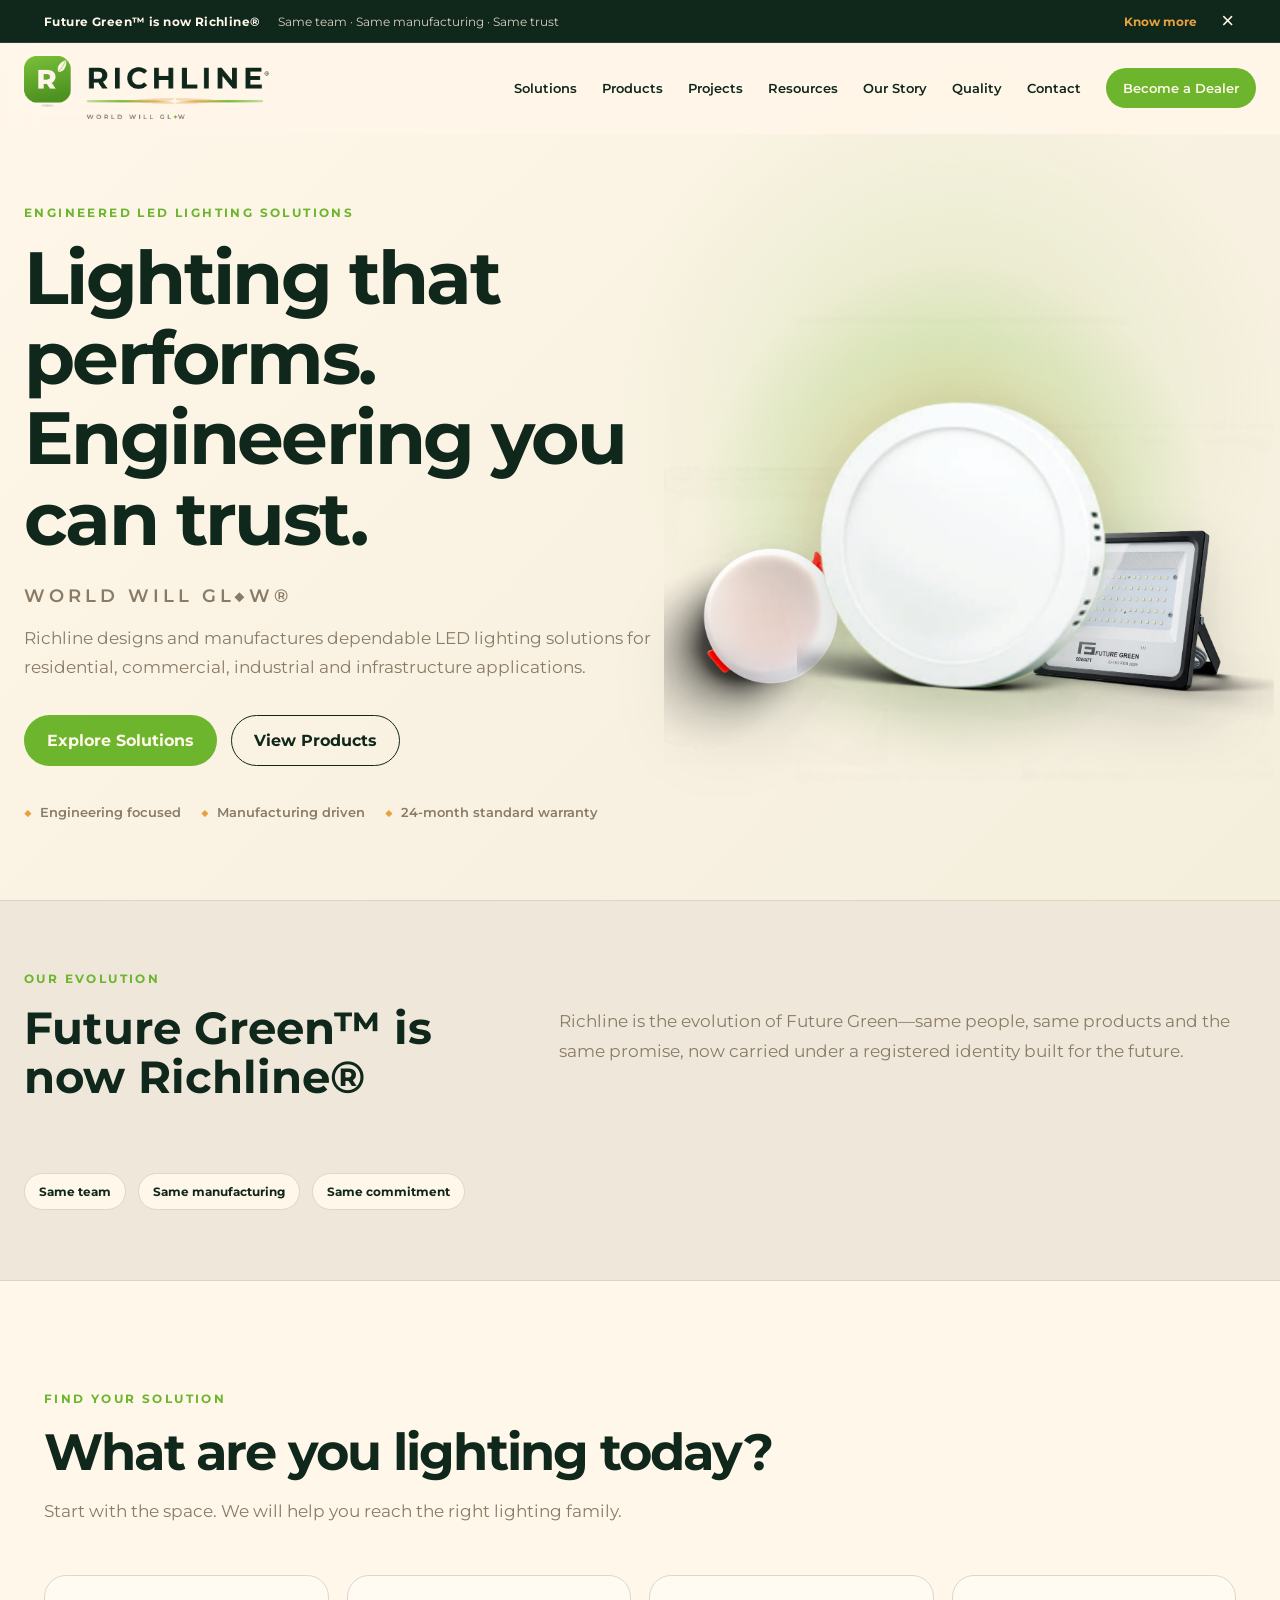
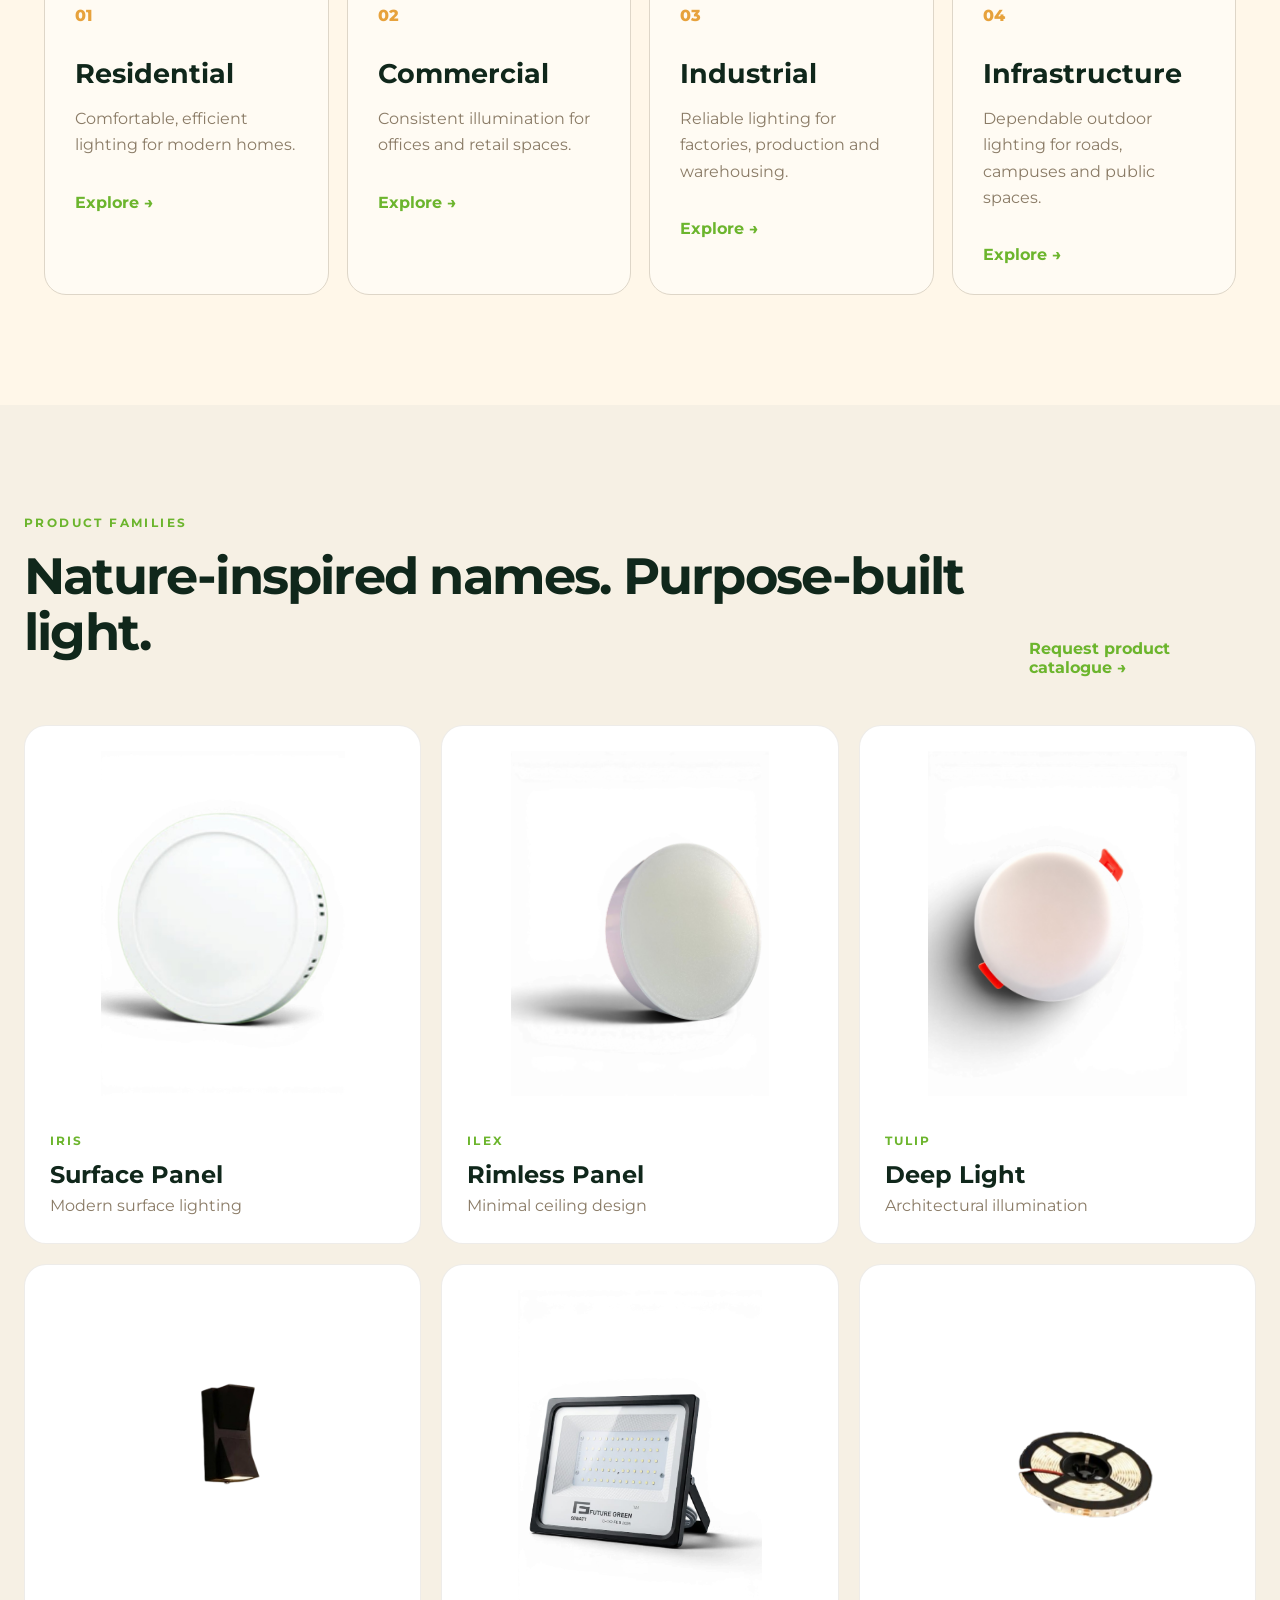
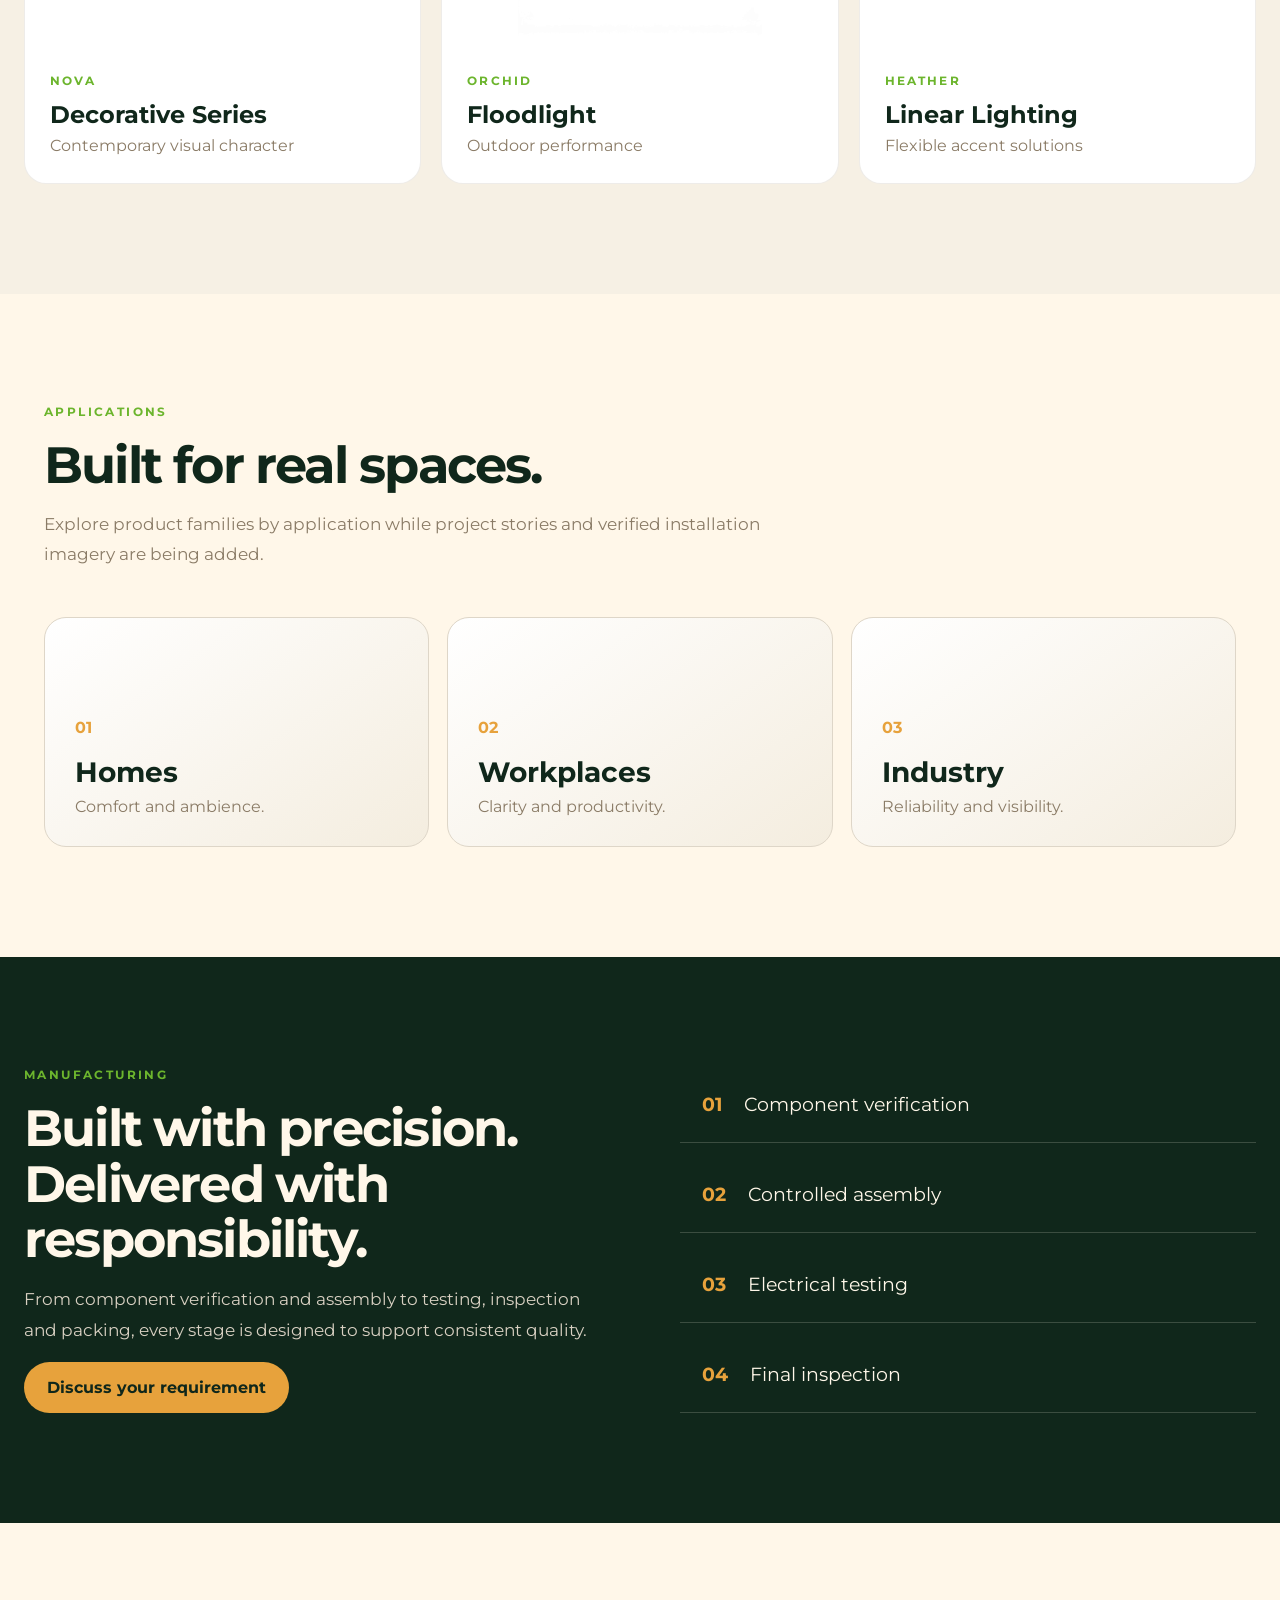
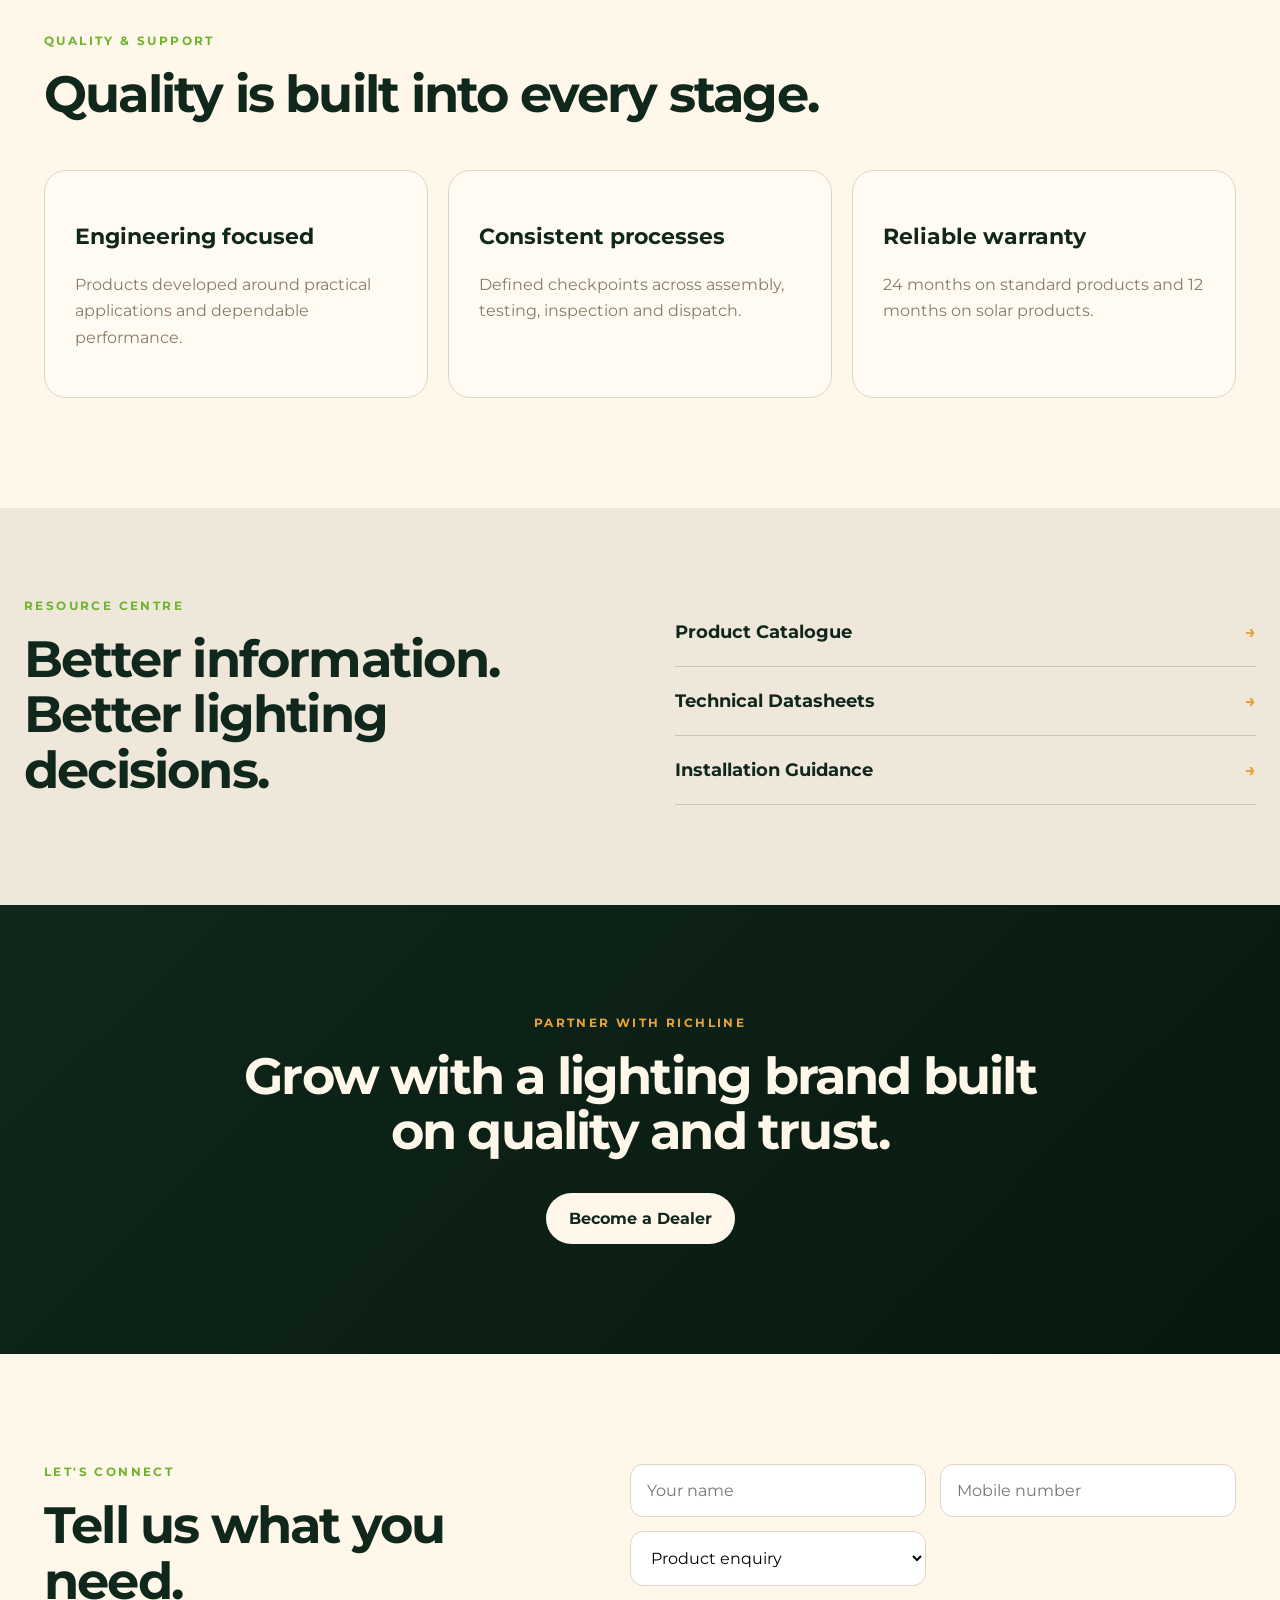
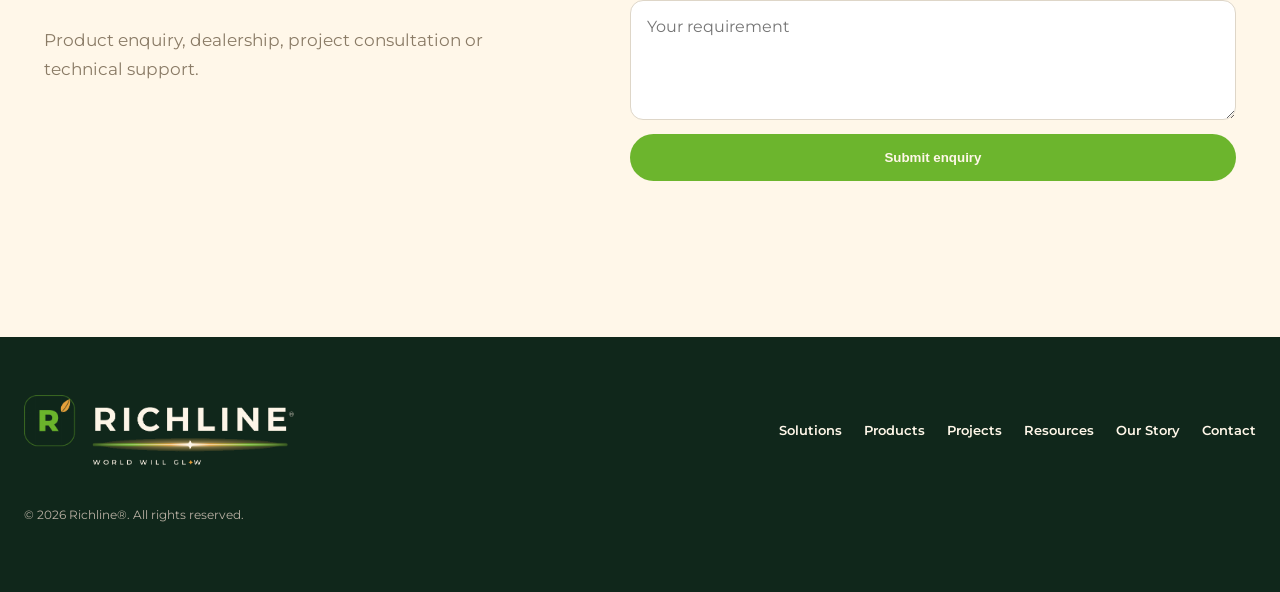
==== commit 0cbd0db5: "new" ====
--- a/index.html
+++ b/index.html
@@ -1,988 +1,167 @@
-<!DOCTYPE html>
+<!doctype html>
 <html lang="en">
 <head>
-<meta charset="UTF-8">
-<meta name="viewport" content="width=device-width, initial-scale=1.0">
-<title>Richline — LED Lighting | World Will Glow®</title>
-<meta name="description" content="Richline (formerly Future Green) — LED lighting manufactured in Bhopal, India. 411+ SKUs across Indoor, Outdoor, Decorative and Power ranges, for dealers, distributors and bulk buyers.">
-<style>
-  :root{
-    /* ===== Richline design tokens — per Brand Guidelines v1.0 ===== */
-    --pine:#10271B;
-    --pine-soft:#173225;
-    --pine-line:rgba(255,247,233,0.12);
-    --green:#6CB52D;
-    --green-deep:#4f8a20;
-    --marigold:#E7A23C;
-    --glow-white:#FFF7E9;
-    --clay:#8A7B66;
-    --clay-soft:#a89a86;
-    --white:#ffffff;
-
-    --font: "Montserrat","Carlito",Arial,Helvetica,sans-serif;
-
-    --container:1180px;
-    --radius-s:8px;
-    --radius-m:16px;
-    --radius-l:28px;
-    --radius-chip:26%;
-
-    --space-1:8px;
-    --space-2:16px;
-    --space-3:24px;
-    --space-4:40px;
-    --space-5:64px;
-    --space-6:96px;
-
-    --ease:cubic-bezier(.2,.7,.2,1);
-  }
-
-  *{box-sizing:border-box;}
-  html{scroll-behavior:smooth;}
-  body{
-    margin:0;
-    font-family:var(--font);
-    background:var(--glow-white);
-    color:var(--pine);
-    -webkit-font-smoothing:antialiased;
-    line-height:1.5;
-  }
-  img,svg{display:block;max-width:100%;}
-  a{color:inherit;text-decoration:none;}
-  ul{margin:0;padding:0;list-style:none;}
-  button{font-family:inherit;cursor:pointer;}
-  h1,h2,h3,h4,p{margin:0;}
-
-  .wrap{max-width:var(--container);margin:0 auto;padding:0 var(--space-3);}
-  .eyebrow{
-    font-size:12px;font-weight:700;letter-spacing:.22em;text-transform:uppercase;
-    color:var(--green-deep);
-  }
-  .eyebrow--on-dark{color:var(--green);}
-  .eyebrow--clay{color:var(--clay);}
-
-  h2.section-title{
-    font-size:clamp(28px,4vw,42px);
-    font-weight:700;
-    letter-spacing:-0.01em;
-    line-height:1.15;
-    margin-top:10px;
-    color:var(--pine);
-  }
-  h2.section-title--on-dark{color:var(--glow-white);}
-  .section-sub{
-    max-width:620px;
-    color:var(--clay);
-    font-size:16.5px;
-    margin-top:14px;
-  }
-  .section-sub--on-dark{color:#c9c0b0;}
-
-  .btn{
-    display:inline-flex;align-items:center;gap:8px;
-    padding:14px 26px;
-    border-radius:999px;
-    font-weight:700;
-    font-size:14px;
-    letter-spacing:.02em;
-    border:1.5px solid transparent;
-    transition:transform .18s var(--ease), box-shadow .18s var(--ease), background .18s var(--ease), border-color .18s var(--ease);
-    white-space:nowrap;
-  }
-  .btn:hover{transform:translateY(-2px);}
-  .btn:focus-visible{outline:2px solid var(--marigold);outline-offset:3px;}
-  .btn--primary{background:var(--green);color:var(--pine);}
-  .btn--primary:hover{box-shadow:0 10px 24px rgba(108,181,45,.35);}
-  .btn--ghost-dark{border-color:rgba(255,247,233,.35);color:var(--glow-white);}
-  .btn--ghost-dark:hover{border-color:var(--glow-white);}
-  .btn--ghost-light{border-color:var(--pine-line);color:var(--pine);border-color:rgba(16,39,27,.25);}
-  .btn--ghost-light:hover{border-color:var(--pine);}
-  .btn--marigold{background:var(--marigold);color:var(--pine);}
-  .btn--marigold:hover{box-shadow:0 10px 24px rgba(231,162,60,.4);}
-
-  /* ================= LOGO SYSTEM ================= */
-  .rl-chip{
-    position:relative;
-    width:44px;height:44px;
-    border-radius:var(--radius-chip);
-    display:flex;align-items:center;justify-content:center;
-    flex-shrink:0;
-  }
-  .rl-chip--primary{background:var(--green);}
-  .rl-chip--reversed{background:var(--pine);border:1.5px solid var(--green);}
-  .rl-chip--engraving{background:transparent;border:1.5px solid var(--pine);}
-  .rl-chip__r{
-    font-weight:800;
-    font-size:22px;
-    letter-spacing:0;
-  }
-  .rl-chip--primary .rl-chip__r{color:var(--glow-white);}
-  .rl-chip--reversed .rl-chip__r{color:var(--green);}
-  .rl-chip--engraving .rl-chip__r{color:var(--pine);}
-  .rl-chip__leaf{position:absolute;top:-6px;right:-5px;transform:rotate(18deg);}
-  .rl-chip__leaf svg{width:16px;height:16px;}
-  .rl-chip--primary .rl-chip__leaf{color:var(--glow-white);}
-  .rl-chip--reversed .rl-chip__leaf{color:var(--marigold);}
-  .rl-chip--engraving .rl-chip__leaf{color:var(--pine);}
-
-  .rl-lockup{display:flex;align-items:center;gap:12px;}
-  .rl-lockup__text{display:flex;flex-direction:column;}
-  .rl-wordmark{
-    font-weight:800;
-    font-size:20px;
-    letter-spacing:.06em;
-    line-height:1;
-  }
-  .rl-wordmark sup{font-size:9px;font-weight:700;margin-left:1px;}
-  .rl-lockup--primary .rl-wordmark{color:var(--pine);}
-  .rl-lockup--reversed .rl-wordmark{color:var(--glow-white);}
-  .rl-beam{
-    width:100%;height:3px;margin-top:6px;border-radius:2px;
-    background:linear-gradient(90deg, var(--green) 0%, var(--marigold) 48%, var(--glow-white) 50%, var(--marigold) 52%, var(--green) 100%);
-    position:relative;
-  }
-  .rl-tagline{
-    font-size:8.5px;font-weight:700;letter-spacing:.24em;text-transform:uppercase;
-    margin-top:5px;
-  }
-  .rl-lockup--primary .rl-tagline{color:var(--clay);}
-  .rl-lockup--reversed .rl-tagline{color:#b9b0a0;}
-  .rl-tagline em{color:var(--marigold);font-style:normal;}
-
-  /* Endorser / transition lockup */
-  .rl-endorser{display:flex;align-items:center;gap:14px;flex-wrap:wrap;}
-  .rl-endorser__fg{display:flex;flex-direction:column;line-height:1.25;}
-  .rl-endorser__fg-name{font-size:11px;font-weight:800;letter-spacing:.08em;color:var(--green);}
-  .rl-endorser__fg-sub{font-size:10px;color:var(--clay-soft);}
-  .rl-endorser__div{width:1px;align-self:stretch;background:var(--pine-line);}
-
-  /* ================= HEADER ================= */
-  header{
-    position:sticky;top:0;z-index:50;
-    background:rgba(16,39,27,.92);
-    backdrop-filter:blur(10px);
-    border-bottom:1px solid var(--pine-line);
-  }
-  .header-inner{display:flex;align-items:center;justify-content:space-between;padding:14px var(--space-3);gap:20px;}
-  .main-nav{display:flex;align-items:center;gap:30px;}
-  .main-nav a{
-    font-size:14px;font-weight:600;color:#d7d0c2;
-    position:relative;padding:4px 0;
-    transition:color .15s;
-  }
-  .main-nav a:hover{color:var(--glow-white);}
-  .main-nav a::after{
-    content:"";position:absolute;left:0;bottom:-2px;height:2px;width:0;background:var(--green);
-    transition:width .2s var(--ease);
-  }
-  .main-nav a:hover::after{width:100%;}
-  .header-cta{display:flex;align-items:center;gap:12px;}
-  .nav-toggle{display:none;background:none;border:none;color:var(--glow-white);padding:6px;}
-  .nav-toggle svg{width:24px;height:24px;}
-
-  /* ================= HERO ================= */
-  .hero{
-    background:radial-gradient(120% 100% at 85% 0%, #17321f 0%, var(--pine) 55%, #0b1a12 100%);
-    padding:var(--space-6) 0 var(--space-5);
-    position:relative;overflow:hidden;
-  }
-  .hero-inner{
-    display:grid;grid-template-columns:1.05fr .95fr;gap:var(--space-5);align-items:center;
-  }
-  .hero-copy h1{
-    font-size:clamp(38px,5.4vw,64px);
-    font-weight:800;color:var(--glow-white);
-    line-height:1.05;letter-spacing:-.01em;
-    margin-top:14px;
-  }
-  .hero-copy h1 em{
-    font-style:normal;color:var(--green);
-    background:linear-gradient(90deg,var(--green),var(--marigold));
-    -webkit-background-clip:text;background-clip:text;color:transparent;
-  }
-  .hero-copy p{
-    color:#cfc6b6;font-size:17.5px;max-width:520px;margin-top:20px;
-  }
-  .hero-actions{display:flex;gap:14px;margin-top:32px;flex-wrap:wrap;}
-  .hero-stats{display:flex;gap:var(--space-4);margin-top:var(--space-5);flex-wrap:wrap;}
-  .hero-stat b{display:block;font-size:26px;font-weight:800;color:var(--glow-white);}
-  .hero-stat span{font-size:12.5px;color:var(--clay-soft);letter-spacing:.03em;}
-
-  /* Glow lamp */
-  .lamp-stage{position:relative;height:420px;display:flex;align-items:center;justify-content:center;}
-  .lamp-glow{
-    position:absolute;width:340px;height:340px;border-radius:50%;
-    background:radial-gradient(circle, rgba(231,162,60,.55) 0%, rgba(231,162,60,.18) 45%, transparent 72%);
-    filter:blur(2px);
-    animation:pulseGlow 4.5s ease-in-out infinite;
-  }
-  @keyframes pulseGlow{0%,100%{opacity:.75;transform:scale(1);}50%{opacity:1;transform:scale(1.08);}}
-  .lamp-svg{position:relative;width:190px;}
-  .lamp-cord{position:absolute;top:-140px;left:50%;transform:translateX(-1px);width:2px;height:140px;background:linear-gradient(var(--pine-line),rgba(255,247,233,.35));}
-
-  /* ================= TRANSITION STRIP ================= */
-  .transition-strip{
-    background:var(--glow-white);
-    border-bottom:1px solid rgba(16,39,27,.08);
-    padding:18px 0;
-  }
-  .transition-inner{
-    display:flex;align-items:center;justify-content:space-between;gap:20px;flex-wrap:wrap;
-  }
-  .transition-note{font-size:13.5px;color:var(--clay);max-width:480px;}
-  .transition-note strong{color:var(--pine);}
-
-  /* ================= STORY ================= */
-  .story{padding:var(--space-6) 0;background:var(--glow-white);}
-  .story-head{max-width:680px;}
-  .belief-grid{
-    display:grid;grid-template-columns:repeat(4,1fr);gap:var(--space-3);margin-top:var(--space-5);
-  }
-  .belief-card{
-    background:var(--white);
-    border:1px solid rgba(16,39,27,.08);
-    border-radius:var(--radius-m);
-    padding:var(--space-3);
-    transition:transform .2s var(--ease), box-shadow .2s var(--ease), border-color .2s var(--ease);
-  }
-  .belief-card:hover{transform:translateY(-4px);box-shadow:0 16px 30px rgba(16,39,27,.08);border-color:rgba(108,181,45,.35);}
-  .belief-icon{
-    width:44px;height:44px;border-radius:12px;background:rgba(108,181,45,.12);
-    display:flex;align-items:center;justify-content:center;margin-bottom:16px;
-  }
-  .belief-icon svg{width:22px;height:22px;color:var(--green-deep);}
-  .belief-card h3{font-size:16.5px;font-weight:700;color:var(--pine);}
-  .belief-card p{font-size:14px;color:var(--clay);margin-top:8px;line-height:1.55;}
-  .belief-quote{
-    margin-top:var(--space-5);
-    text-align:center;
-  }
-  .belief-quote p{
-    font-size:clamp(22px,3vw,30px);font-weight:700;color:var(--pine);font-style:italic;
-  }
-  .belief-quote span{display:block;margin-top:10px;font-size:13px;color:var(--clay);}
-
-  /* ================= PRODUCTS ================= */
-  .products{padding:var(--space-6) 0;background:var(--pine);position:relative;}
-  .products-head{display:flex;justify-content:space-between;align-items:flex-end;gap:20px;flex-wrap:wrap;}
-  .sku-badge{
-    display:flex;align-items:center;gap:10px;
-    background:rgba(108,181,45,.12);border:1px solid rgba(108,181,45,.35);
-    padding:10px 18px;border-radius:999px;
-  }
-  .sku-badge b{color:var(--green);font-size:18px;}
-  .sku-badge span{color:#cfc6b6;font-size:12.5px;}
-
-  .tabs{display:flex;gap:10px;margin-top:var(--space-4);flex-wrap:wrap;}
-  .tab-btn{
-    padding:9px 20px;border-radius:999px;border:1.5px solid var(--pine-line);
-    background:transparent;color:#cfc6b6;font-size:13.5px;font-weight:600;
-    transition:all .18s var(--ease);
-  }
-  .tab-btn:hover{border-color:var(--green);color:var(--glow-white);}
-  .tab-btn.is-active{background:var(--green);border-color:var(--green);color:var(--pine);}
-
-  .product-grid{
-    display:grid;grid-template-columns:repeat(4,1fr);gap:16px;margin-top:var(--space-4);
-  }
-  .product-card{
-    background:var(--pine-soft);
-    border:1px solid var(--pine-line);
-    border-radius:var(--radius-m);
-    padding:20px;
-    transition:transform .2s var(--ease), border-color .2s var(--ease);
-  }
-  .product-card:hover{transform:translateY(-4px);border-color:var(--green);}
-  .product-card .p-icon{
-    width:38px;height:38px;border-radius:10px;
-    background:rgba(231,162,60,.12);display:flex;align-items:center;justify-content:center;margin-bottom:14px;
-  }
-  .product-card .p-icon svg{width:19px;height:19px;color:var(--marigold);}
-  .product-card h4{color:var(--glow-white);font-size:16px;font-weight:700;}
-  .product-card .p-cat{font-size:11px;letter-spacing:.08em;text-transform:uppercase;color:var(--green);margin-top:6px;display:block;}
-  .product-card p{font-size:13px;color:#a89a86;margin-top:10px;line-height:1.5;}
-  .product-card[hidden]{display:none;}
-
-  .cob-band{
-    margin-top:var(--space-5);
-    background:linear-gradient(120deg, rgba(231,162,60,.14), rgba(108,181,45,.08));
-    border:1px solid rgba(231,162,60,.35);
-    border-radius:var(--radius-l);
-    padding:var(--space-4);
-    display:grid;grid-template-columns:1fr auto;gap:24px;align-items:center;
-  }
-  .cob-band h3{color:var(--glow-white);font-size:22px;font-weight:800;}
-  .cob-band p{color:#cfc6b6;font-size:14.5px;margin-top:8px;max-width:520px;}
-
-  .finish-guide{margin-top:var(--space-5);}
-  .finish-guide h3{color:var(--glow-white);font-size:18px;font-weight:700;}
-  .finish-row{display:flex;gap:18px;margin-top:20px;flex-wrap:wrap;}
-  .finish-item{display:flex;flex-direction:column;align-items:center;gap:8px;width:88px;}
-  .finish-swatch{width:44px;height:44px;border-radius:50%;border:2px solid rgba(255,247,233,.25);}
-  .finish-item span{font-size:11px;color:#cfc6b6;text-align:center;line-height:1.3;}
-
-  /* ================= TIMELINE ================= */
-  .legacy{padding:var(--space-6) 0;background:var(--glow-white);}
-  .timeline{margin-top:var(--space-5);position:relative;}
-  .timeline::before{
-    content:"";position:absolute;left:20px;top:6px;bottom:6px;width:2px;
-    background:linear-gradient(var(--green), var(--marigold));
-  }
-  .t-item{position:relative;padding-left:60px;margin-bottom:var(--space-4);}
-  .t-item:last-child{margin-bottom:0;}
-  .t-dot{
-    position:absolute;left:12px;top:2px;width:18px;height:18px;border-radius:50%;
-    background:var(--glow-white);border:3px solid var(--green);
-  }
-  .t-item.is-milestone .t-dot{border-color:var(--marigold);background:var(--marigold);}
-  .t-year{font-size:13px;font-weight:800;letter-spacing:.06em;color:var(--green-deep);}
-  .t-item h4{font-size:18px;font-weight:700;color:var(--pine);margin-top:4px;}
-  .t-item p{font-size:14.5px;color:var(--clay);margin-top:6px;max-width:560px;}
-
-  /* ================= ASSURANCE ================= */
-  .assurance{
-    padding:var(--space-6) 0;
-    background:var(--pine);
-    text-align:center;
-  }
-  .seal{
-    width:110px;height:110px;border-radius:50%;
-    border:3px solid var(--marigold);
-    display:flex;flex-direction:column;align-items:center;justify-content:center;
-    margin:0 auto 24px;
-    background:radial-gradient(circle, rgba(231,162,60,.18), transparent 70%);
-  }
-  .seal b{font-size:26px;color:var(--marigold);font-weight:800;}
-  .seal span{font-size:9.5px;color:var(--glow-white);letter-spacing:.08em;text-transform:uppercase;margin-top:2px;}
-  .assurance h2{color:var(--glow-white);}
-  .assurance p{color:#cfc6b6;max-width:560px;margin:16px auto 0;}
-  .pledge-grid{
-    display:grid;grid-template-columns:repeat(2,1fr);gap:20px;margin-top:var(--space-5);
-    max-width:900px;margin-left:auto;margin-right:auto;
-  }
-  .pledge-card{
-    text-align:left;
-    background:rgba(231,162,60,.06);
-    border:1.5px solid rgba(231,162,60,.4);
-    border-radius:var(--radius-l);
-    padding:var(--space-4);
-    transition:transform .2s var(--ease), box-shadow .2s var(--ease);
-  }
-  .pledge-card:hover{transform:translateY(-4px);box-shadow:0 20px 40px rgba(0,0,0,.25);}
-  .pledge-icon{
-    width:48px;height:48px;border-radius:12px;background:rgba(231,162,60,.16);
-    display:flex;align-items:center;justify-content:center;color:var(--marigold);margin-bottom:18px;
-  }
-  .pledge-icon svg{width:24px;height:24px;}
-  .pledge-no{
-    font-size:11px;font-weight:800;letter-spacing:.14em;text-transform:uppercase;color:var(--green);
-  }
-  .pledge-card h3{color:var(--glow-white);font-size:19px;font-weight:800;margin-top:10px;line-height:1.3;}
-  .pledge-card p{color:#cfc6b6;font-size:14px;margin-top:12px;text-align:left;line-height:1.6;}
-
-  .assurance-grid{
-    display:grid;grid-template-columns:repeat(3,1fr);gap:16px;margin-top:var(--space-5);
-    max-width:900px;margin-left:auto;margin-right:auto;
-  }
-  .assurance-item{
-    border:1px solid var(--pine-line);border-radius:var(--radius-m);padding:22px;text-align:left;
-  }
-  .assurance-item h4{color:var(--glow-white);font-size:15.5px;font-weight:700;}
-  .assurance-item p{color:#a89a86;font-size:13.5px;margin-top:8px;text-align:left;}
-
-  /* ================= TESTIMONIALS ================= */
-  .testimonials{padding:var(--space-6) 0;background:var(--glow-white);text-align:center;}
-  .testimonials .wrap{max-width:640px;}
-  .testi-empty{
-    margin-top:var(--space-4);
-    border:1.5px dashed rgba(16,39,27,.2);
-    border-radius:var(--radius-m);
-    padding:var(--space-4);
-  }
-  .testi-empty p{color:var(--clay);font-size:14.5px;}
-  .testi-empty .btn{margin-top:18px;}
-
-  /* ================= CONTACT ================= */
-  .contact{padding:var(--space-6) 0;background:var(--pine-soft);}
-  .contact-inner{display:grid;grid-template-columns:1fr 1fr;gap:var(--space-5);}
-  .offices{display:flex;flex-direction:column;gap:16px;margin-top:var(--space-4);}
-  .office-card{
-    border:1px solid var(--pine-line);border-radius:var(--radius-m);padding:20px;
-  }
-  .office-card b{color:var(--glow-white);font-size:14px;letter-spacing:.04em;}
-  .office-tag{
-    display:inline-block;font-size:10px;font-weight:700;letter-spacing:.08em;text-transform:uppercase;
-    color:var(--pine);background:var(--green);padding:3px 9px;border-radius:999px;margin-left:8px;
-  }
-  .office-card p{color:#a89a86;font-size:13.5px;margin-top:8px;line-height:1.6;}
-
-  .enquiry-form{
-    background:var(--white);border-radius:var(--radius-l);padding:var(--space-4);
-    box-shadow:0 24px 50px rgba(0,0,0,.25);
-  }
-  .enquiry-form h3{font-size:20px;font-weight:800;color:var(--pine);}
-  .enquiry-form .section-sub{margin-top:6px;font-size:14px;}
-  .form-row{display:grid;grid-template-columns:1fr 1fr;gap:12px;margin-top:18px;}
-  .form-row.full{grid-template-columns:1fr;}
-  .field{display:flex;flex-direction:column;gap:6px;}
-  .field label{font-size:12px;font-weight:700;color:var(--pine);}
-  .field input,.field select,.field textarea{
-    border:1.5px solid rgba(16,39,27,.15);border-radius:var(--radius-s);
-    padding:11px 12px;font-family:inherit;font-size:14px;color:var(--pine);
-    background:var(--glow-white);
-  }
-  .field input:focus,.field select:focus,.field textarea:focus{
-    outline:none;border-color:var(--green);
-  }
-  .enquiry-form button{width:100%;margin-top:20px;justify-content:center;}
-  .form-note{font-size:11.5px;color:var(--clay);margin-top:12px;text-align:center;}
-
-  /* ================= FOOTER ================= */
-  footer{background:var(--pine);border-top:1px solid var(--pine-line);padding:var(--space-5) 0 var(--space-3);}
-  .footer-top{display:grid;grid-template-columns:1.3fr 1fr 1fr;gap:var(--space-4);}
-  .footer-brand p{color:#a89a86;font-size:13.5px;margin-top:16px;max-width:320px;line-height:1.6;}
-  .footer-col h5{color:var(--glow-white);font-size:13px;font-weight:700;letter-spacing:.04em;text-transform:uppercase;margin-bottom:14px;}
-  .footer-col a{display:block;color:#a89a86;font-size:13.5px;margin-bottom:10px;transition:color .15s;}
-  .footer-col a:hover{color:var(--green);}
-  .footer-bottom{
-    margin-top:var(--space-5);padding-top:var(--space-3);border-top:1px solid var(--pine-line);
-    display:flex;justify-content:space-between;align-items:center;flex-wrap:wrap;gap:12px;
-  }
-  .footer-bottom p{font-size:12px;color:#7f7364;}
-  .legal-note{font-size:11px;color:#6d6255;max-width:640px;margin-top:8px;line-height:1.6;}
-
-  /* ================= WHATSAPP FAB ================= */
-  .wa-fab{
-    position:fixed;bottom:24px;right:24px;z-index:60;
-    width:58px;height:58px;border-radius:50%;
-    background:#25D366;display:flex;align-items:center;justify-content:center;
-    box-shadow:0 12px 28px rgba(0,0,0,.3);
-    animation:fabPulse 3s ease-in-out infinite;
-  }
-  .wa-fab svg{width:28px;height:28px;color:#fff;}
-  @keyframes fabPulse{0%,100%{box-shadow:0 12px 28px rgba(0,0,0,.3);}50%{box-shadow:0 12px 28px rgba(37,211,102,.55);}}
-
-  /* ================= REVEAL ================= */
-  .reveal{opacity:0;transform:translateY(18px);transition:opacity .6s var(--ease), transform .6s var(--ease);}
-  .reveal.is-visible{opacity:1;transform:none;}
-
-  @media (prefers-reduced-motion: reduce){
-    *{animation:none !important;transition:none !important;}
-    html{scroll-behavior:auto;}
-  }
-
-  /* ================= RESPONSIVE ================= */
-  @media (max-width:980px){
-    .hero-inner{grid-template-columns:1fr;}
-    .lamp-stage{height:300px;order:-1;}
-    .belief-grid{grid-template-columns:repeat(2,1fr);}
-    .product-grid{grid-template-columns:repeat(2,1fr);}
-    .contact-inner{grid-template-columns:1fr;}
-    .footer-top{grid-template-columns:1fr;gap:var(--space-3);}
-    .assurance-grid{grid-template-columns:1fr;}
-    .pledge-grid{grid-template-columns:1fr;}
-    .cob-band{grid-template-columns:1fr;text-align:left;}
-  }
-  @media (max-width:720px){
-    .main-nav{
-      position:fixed;top:69px;left:0;right:0;bottom:0;
-      background:var(--pine);flex-direction:column;align-items:flex-start;
-      padding:var(--space-3);gap:0;
-      transform:translateX(100%);transition:transform .25s var(--ease);
-    }
-    .main-nav.is-open{transform:translateX(0);}
-    .main-nav a{padding:14px 0;width:100%;border-bottom:1px solid var(--pine-line);}
-    .nav-toggle{display:block;}
-    .header-cta .btn span.long{display:none;}
-    .product-grid{grid-template-columns:1fr;}
-    .form-row{grid-template-columns:1fr;}
-    .rl-wordmark{font-size:17px;}
-  }
-</style>
+  <meta charset="UTF-8" />
+  <meta name="viewport" content="width=device-width, initial-scale=1.0" />
+  <meta name="description" content="Future Green is now Richline. Engineered LED lighting solutions for residential, commercial, industrial and infrastructure applications." />
+  <title>Richline® LED Lighting | World Will Gl◆w®</title>
+  <link rel="icon" type="image/png" href="public/brand/favicon.png" />
+  <link rel="preconnect" href="https://fonts.googleapis.com" />
+  <link rel="preconnect" href="https://fonts.gstatic.com" crossorigin />
+  <link href="https://fonts.googleapis.com/css2?family=Montserrat:wght@400;500;600;700&display=swap" rel="stylesheet" />
+  <link rel="stylesheet" href="styles.css" />
 </head>
 <body>
-
-<!-- Reusable leaf SVG (referenced via clone) -->
-<svg width="0" height="0" style="position:absolute">
-  <symbol id="leaf-shape" viewBox="0 0 20 20">
-    <path fill="currentColor" d="M0,20 C0,8 8,0 20,0 C20,12 12,20 0,20 Z"/>
-    <path stroke="rgba(0,0,0,.25)" stroke-width="1" fill="none" d="M2,17 C6,13 10,9 17,3"/>
-  </symbol>
-</svg>
-
-<!-- ================= HEADER ================= -->
-<header>
-  <div class="header-inner wrap">
-    <div class="rl-endorser">
-      <a href="#top" class="rl-lockup rl-lockup--reversed" aria-label="Richline home">
-        <div class="rl-chip rl-chip--reversed">
-          <span class="rl-chip__r">R</span>
-          <span class="rl-chip__leaf"><svg><use href="#leaf-shape"/></svg></span>
-        </div>
-        <div class="rl-lockup__text">
-          <span class="rl-wordmark">RICHLINE<sup>&reg;</sup></span>
-        </div>
-      </a>
-      <div class="rl-endorser__div"></div>
-      <div class="rl-endorser__fg">
-        <span class="rl-endorser__fg-sub">Future Green&trade; is now</span>
-        <span class="rl-endorser__fg-name">RICHLINE</span>
-      </div>
-    </div>
-
-    <nav class="main-nav" id="mainNav">
-      <a href="#story">Our Story</a>
-      <a href="#products">Products</a>
-      <a href="#legacy">Legacy</a>
-      <a href="#assurance">Assurance</a>
-      <a href="#contact">Contact</a>
-    </nav>
-
-    <div class="header-cta">
-      <a class="btn btn--primary" href="#contact"><span class="long">Dealer</span> Enquiry</a>
-      <button class="nav-toggle" id="navToggle" aria-label="Toggle menu" aria-expanded="false">
-        <svg viewBox="0 0 24 24" fill="none" stroke="currentColor" stroke-width="2"><path d="M4 6h16M4 12h16M4 18h16"/></svg>
-      </button>
+  <div class="transition-bar" id="transitionBar" role="status">
+    <div class="transition-inner">
+      <p><strong>Future Green™ is now Richline®</strong><span>Same team · Same manufacturing · Same trust</span></p>
+      <a href="#our-story">Know more</a>
+      <button id="closeTransition" aria-label="Close brand transition message">×</button>
     </div>
   </div>
-</header>
 
-<!-- ================= HERO ================= -->
-<section class="hero" id="top">
-  <div class="wrap hero-inner">
-    <div class="hero-copy">
-      <span class="eyebrow eyebrow--on-dark">World Will Glow&reg;</span>
-      <h1>Light, engineered with <em>warmth</em>.</h1>
-      <p>Richline is the evolution of Future Green — same people, same products, same promise, now carried under a registered name. 411+ SKUs of LED lighting, manufactured in Bhopal for dealers and distributors across India.</p>
-      <div class="hero-actions">
-        <a href="#products" class="btn btn--marigold">View the Range</a>
-        <a href="#contact" class="btn btn--ghost-dark">Become a Dealer</a>
-      </div>
-      <div class="hero-stats">
-        <div class="hero-stat"><b>411+</b><span>SKUs in catalogue</span></div>
-        <div class="hero-stat"><b>29</b><span>Product families</span></div>
-        <div class="hero-stat"><b>9</b><span>Finish options</span></div>
-        <div class="hero-stat"><b>10+</b><span>Years, promise kept</span></div>
-      </div>
-    </div>
-    <div class="lamp-stage">
-      <div class="lamp-cord"></div>
-      <div class="lamp-glow"></div>
-      <svg class="lamp-svg" viewBox="0 0 190 220" fill="none">
-        <ellipse cx="95" cy="90" rx="62" ry="70" fill="url(#bulbGrad)" opacity="0.92"/>
-        <ellipse cx="95" cy="90" rx="62" ry="70" stroke="rgba(255,247,233,.35)" stroke-width="1.5"/>
-        <path d="M78 150 h34 v14 a17 17 0 0 1 -34 0 z" fill="#4a4038"/>
-        <rect x="76" y="145" width="38" height="8" rx="3" fill="#332b25"/>
-        <path d="M75 95 Q95 40 115 95" stroke="var(--marigold)" stroke-width="2.5" fill="none" stroke-linecap="round"/>
-        <path d="M85 95 Q95 60 105 95" stroke="var(--marigold)" stroke-width="2.5" fill="none" stroke-linecap="round"/>
-        <defs>
-          <radialGradient id="bulbGrad" cx="50%" cy="42%" r="65%">
-            <stop offset="0%" stop-color="#fff3d6"/>
-            <stop offset="55%" stop-color="#f5d38f" stop-opacity="0.5"/>
-            <stop offset="100%" stop-color="#e7a23c" stop-opacity="0.12"/>
-          </radialGradient>
-        </defs>
-      </svg>
-    </div>
-  </div>
-</section>
+  <header class="site-header" id="header">
+    <a class="brand" href="#home" aria-label="Richline home">
+      <img src="public/brand/logo-primary.png" alt="Richline — World Will Glow" />
+    </a>
+    <button class="menu-toggle" aria-label="Open navigation" aria-expanded="false">☰</button>
+    <nav class="nav" aria-label="Primary navigation">
+      <a href="#solutions">Solutions</a>
+      <a href="#products">Products</a>
+      <a href="#projects">Projects</a>
+      <a href="#resources">Resources</a>
+      <a href="#our-story">Our Story</a>
+      <a href="#quality">Quality</a>
+      <a href="#contact">Contact</a>
+      <a class="nav-cta" href="#partner">Become a Dealer</a>
+    </nav>
+  </header>
 
-<!-- ================= TRANSITION STRIP ================= -->
-<section class="transition-strip">
-  <div class="wrap transition-inner">
-    <div class="rl-endorser">
-      <div class="rl-chip rl-chip--primary" style="width:34px;height:34px;">
-        <span class="rl-chip__r" style="font-size:16px;">R</span>
-        <span class="rl-chip__leaf" style="top:-4px;right:-4px;"><svg style="width:12px;height:12px;"><use href="#leaf-shape"/></svg></span>
-      </div>
-      <p class="transition-note"><strong>Future Green is now Richline.</strong> Same factory, same team, same 10-year promise — carried forward under a registered name. Your existing contacts, pricing and support channels are unchanged.</p>
-    </div>
-    <a href="#legacy" class="btn btn--ghost-light" style="padding:10px 20px;font-size:13px;">Read the transition &rarr;</a>
-  </div>
-</section>
-
-<!-- ================= STORY ================= -->
-<section class="story" id="story">
-  <div class="wrap">
-    <div class="story-head reveal">
-      <span class="eyebrow">Our Story</span>
-      <h2 class="section-title">What we believe</h2>
-      <p class="section-sub">A leaf from Mother Nature — universal, of no single place. Growth, renewal and a lighter footprint sit at the centre of everything we make.</p>
-    </div>
-
-    <div class="belief-grid">
-      <div class="belief-card reveal">
-        <div class="belief-icon"><svg viewBox="0 0 24 24" fill="none" stroke="currentColor" stroke-width="2"><path d="M12 22c6-3 8-8 8-14 0 0-8-1-8 6 0-7-8-6-8-6 0 6 2 11 8 14z"/></svg></div>
-        <h3>Inspired by Nature</h3>
-        <p>A leaf from Mother Nature — universal, of no single place. Growth, renewal and a lighter footprint sit at the centre of the mark.</p>
-      </div>
-      <div class="belief-card reveal">
-        <div class="belief-icon"><svg viewBox="0 0 24 24" fill="none" stroke="currentColor" stroke-width="2"><rect x="3" y="4" width="18" height="16" rx="2"/><path d="M3 9h18M8 4v5"/></svg></div>
-        <h3>Professionalism with Humanity</h3>
-        <p>Precise engineering and a warm, human touch. The exact geometry of the wordmark meets a living leaf and a warm glow.</p>
-      </div>
-      <div class="belief-card reveal">
-        <div class="belief-icon"><svg viewBox="0 0 24 24" fill="none" stroke="currentColor" stroke-width="2"><circle cx="12" cy="12" r="9"/><path d="M3 12h18M12 3a14 14 0 0 1 0 18a14 14 0 0 1 0-18z"/></svg></div>
-        <h3>Indian at Heart, Global in Reach</h3>
-        <p>Rooted in our values and the way we work; open to the whole planet. World Will Glow is a promise without borders.</p>
-      </div>
-      <div class="belief-card reveal">
-        <div class="belief-icon"><svg viewBox="0 0 24 24" fill="none" stroke="currentColor" stroke-width="2"><path d="M12 2v4M12 18v4M4.9 4.9l2.8 2.8M16.3 16.3l2.8 2.8M2 12h4M18 12h4M4.9 19.1l2.8-2.8M16.3 7.7l2.8-2.8"/><circle cx="12" cy="12" r="4"/></svg></div>
-        <h3>Light that Gives Back</h3>
-        <p>Efficient, dependable light — and a warm one. The glow at the heart of the mark is the warm white our fixtures actually cast.</p>
-      </div>
-    </div>
-
-    <div class="belief-quote reveal">
-      <p>&ldquo;World Will Glow.&rdquo;</p>
-      <span>The constant through the transition — our registered promise, unchanged.</span>
-    </div>
-  </div>
-</section>
-
-<!-- ================= PRODUCTS ================= -->
-<section class="products" id="products">
-  <div class="wrap">
-    <div class="products-head reveal">
-      <div>
-        <span class="eyebrow eyebrow--on-dark">The Botanical System</span>
-        <h2 class="section-title section-title--on-dark">29 families. 411+ SKUs.</h2>
-        <p class="section-sub section-sub--on-dark">Every product is named from nature — flowers and celestial light. The naming system carries over from Future Green unchanged; new products take the next fitting botanical or celestial name.</p>
-      </div>
-      <div class="sku-badge"><b>411+</b><span>SKUs across<br>the full range</span></div>
-    </div>
-
-    <div class="tabs reveal" role="tablist" aria-label="Filter products by category">
-      <button class="tab-btn is-active" data-filter="all">All Products</button>
-      <button class="tab-btn" data-filter="Indoor">Indoor</button>
-      <button class="tab-btn" data-filter="Outdoor">Outdoor</button>
-      <button class="tab-btn" data-filter="Decorative">Decorative</button>
-      <button class="tab-btn" data-filter="Power">Power</button>
-    </div>
-
-    <div class="product-grid" id="productGrid">
-      <!-- Indoor -->
-      <div class="product-card reveal" data-cat="Indoor"><div class="p-icon"><svg viewBox="0 0 24 24" fill="none" stroke="currentColor" stroke-width="2"><circle cx="12" cy="12" r="5"/><path d="M12 2v3M12 19v3M4.2 4.2l2 2M17.8 17.8l2 2M2 12h3M19 12h3M4.2 19.8l2-2M17.8 6.2l2-2"/></svg></div><h4>Iris</h4><span class="p-cat">Indoor</span><p>Recessed downlight for false ceilings — crisp, even spread.</p></div>
-      <div class="product-card reveal" data-cat="Indoor"><div class="p-icon"><svg viewBox="0 0 24 24" fill="none" stroke="currentColor" stroke-width="2"><path d="M12 3l7 4v10l-7 4-7-4V7z"/></svg></div><h4>Tulip</h4><span class="p-cat">Indoor</span><p>Surface panel light for offices, showrooms and retail units.</p></div>
-      <div class="product-card reveal" data-cat="Indoor"><div class="p-icon"><svg viewBox="0 0 24 24" fill="none" stroke="currentColor" stroke-width="2"><rect x="4" y="9" width="16" height="6" rx="3"/></svg></div><h4>Lily</h4><span class="p-cat">Indoor</span><p>Slim batten for kitchens, corridors and utility spaces.</p></div>
-      <div class="product-card reveal" data-cat="Indoor"><div class="p-icon"><svg viewBox="0 0 24 24" fill="none" stroke="currentColor" stroke-width="2"><circle cx="12" cy="12" r="8"/><circle cx="12" cy="12" r="3"/></svg></div><h4>Camellia</h4><span class="p-cat">Indoor</span><p>Concealed cove light for false-ceiling profiles.</p></div>
-      <div class="product-card reveal" data-cat="Indoor"><div class="p-icon"><svg viewBox="0 0 24 24" fill="none" stroke="currentColor" stroke-width="2"><path d="M4 20h16M8 20V10l4-6 4 6v10"/></svg></div><h4>Magnolia</h4><span class="p-cat">Indoor</span><p>Decorative pendant for dining and reception areas.</p></div>
-      <div class="product-card reveal" data-cat="Indoor"><div class="p-icon"><svg viewBox="0 0 24 24" fill="none" stroke="currentColor" stroke-width="2"><rect x="5" y="5" width="14" height="14" rx="2"/></svg></div><h4>Daisy</h4><span class="p-cat">Indoor</span><p>Square panel light, edge-lit for uniform glow.</p></div>
-      <div class="product-card reveal" data-cat="Indoor"><div class="p-icon"><svg viewBox="0 0 24 24" fill="none" stroke="currentColor" stroke-width="2"><path d="M6 20V10a6 6 0 0 1 12 0v10"/></svg></div><h4>Heather</h4><span class="p-cat">Indoor</span><p>Track-mounted spotlight for accent and display lighting.</p></div>
-      <div class="product-card reveal" data-cat="Indoor"><div class="p-icon"><svg viewBox="0 0 24 24" fill="none" stroke="currentColor" stroke-width="2"><circle cx="12" cy="12" r="7"/><path d="M12 8v4l3 2"/></svg></div><h4>Jasmine</h4><span class="p-cat">Indoor</span><p>Mini downlight for false-ceiling grids and niches.</p></div>
-      <div class="product-card reveal" data-cat="Indoor"><div class="p-icon"><svg viewBox="0 0 24 24" fill="none" stroke="currentColor" stroke-width="2"><path d="M4 4h16v12H4zM9 20h6M12 16v4"/></svg></div><h4>Peony</h4><span class="p-cat">Indoor</span><p>Backlit mirror & vanity light for bath and bedroom.</p></div>
-
-      <!-- Outdoor -->
-      <div class="product-card reveal" data-cat="Outdoor"><div class="p-icon"><svg viewBox="0 0 24 24" fill="none" stroke="currentColor" stroke-width="2"><circle cx="12" cy="12" r="5"/><path d="M12 1v3M12 20v3M4.2 4.2l2 2M17.8 17.8l2 2M1 12h3M20 12h3M4.2 19.8l2-2M17.8 6.2l2-2"/></svg></div><h4>Sunflower</h4><span class="p-cat">Outdoor</span><p>High-output flood light for facades and large open areas.</p></div>
-      <div class="product-card reveal" data-cat="Outdoor"><div class="p-icon"><svg viewBox="0 0 24 24" fill="none" stroke="currentColor" stroke-width="2"><path d="M4 20l8-16 8 16z"/></svg></div><h4>Marigold</h4><span class="p-cat">Outdoor</span><p>Bollard light for pathways, gardens and driveways.</p></div>
-      <div class="product-card reveal" data-cat="Outdoor"><div class="p-icon"><svg viewBox="0 0 24 24" fill="none" stroke="currentColor" stroke-width="2"><rect x="3" y="10" width="18" height="6" rx="1"/></svg></div><h4>Gazania</h4><span class="p-cat">Outdoor</span><p>Street light fixture for roads and campus lighting.</p></div>
-      <div class="product-card reveal" data-cat="Outdoor"><div class="p-icon"><svg viewBox="0 0 24 24" fill="none" stroke="currentColor" stroke-width="2"><circle cx="12" cy="8" r="4"/><path d="M6 20a6 6 0 0 1 12 0"/></svg></div><h4>Zinnia</h4><span class="p-cat">Outdoor</span><p>Wall-mounted step & fence light, weatherproof housing.</p></div>
-      <div class="product-card reveal" data-cat="Outdoor"><div class="p-icon"><svg viewBox="0 0 24 24" fill="none" stroke="currentColor" stroke-width="2"><path d="M12 2l2.5 6.5L21 9l-5 4.5L17.5 21 12 17l-5.5 4L8 13.5 3 9l6.5-.5z"/></svg></div><h4>Poppy</h4><span class="p-cat">Outdoor</span><p>Facade wall-washer for building and monument lighting.</p></div>
-      <div class="product-card reveal" data-cat="Outdoor"><div class="p-icon"><svg viewBox="0 0 24 24" fill="none" stroke="currentColor" stroke-width="2"><circle cx="12" cy="12" r="9"/><path d="M12 3a9 9 0 0 1 0 18"/></svg></div><h4>Aster</h4><span class="p-cat">Outdoor</span><p>Solar-integrated garden light, dusk-to-dawn sensor.</p></div>
-      <div class="product-card reveal" data-cat="Outdoor"><div class="p-icon"><svg viewBox="0 0 24 24" fill="none" stroke="currentColor" stroke-width="2"><rect x="4" y="4" width="16" height="16" rx="8"/></svg></div><h4>Larkspur</h4><span class="p-cat">Outdoor</span><p>Underwater / pool-safe light, IP68 sealed housing.</p></div>
-      <div class="product-card reveal" data-cat="Outdoor"><div class="p-icon"><svg viewBox="0 0 24 24" fill="none" stroke="currentColor" stroke-width="2"><path d="M3 12h18M12 3v18"/><circle cx="12" cy="12" r="9"/></svg></div><h4>Crocus</h4><span class="p-cat">Outdoor</span><p>In-ground uplighter for trees, columns and signage.</p></div>
-
-      <!-- Decorative -->
-      <div class="product-card reveal" data-cat="Decorative"><div class="p-icon"><svg viewBox="0 0 24 24" fill="none" stroke="currentColor" stroke-width="2"><path d="M12 2c3 3 5 6 5 9a5 5 0 0 1-10 0c0-3 2-6 5-9z"/></svg></div><h4>Orchid</h4><span class="p-cat">Decorative</span><p>Chandelier-style hanging light for foyers and living rooms.</p></div>
-      <div class="product-card reveal" data-cat="Decorative"><div class="p-icon"><svg viewBox="0 0 24 24" fill="none" stroke="currentColor" stroke-width="2"><path d="M5 8h14l-2 12H7z"/><path d="M9 8V5a3 3 0 0 1 6 0v3"/></svg></div><h4>Dahlia</h4><span class="p-cat">Decorative</span><p>Festive string & fairy lights, indoor/outdoor rated.</p></div>
-      <div class="product-card reveal" data-cat="Decorative"><div class="p-icon"><svg viewBox="0 0 24 24" fill="none" stroke="currentColor" stroke-width="2"><path d="M4 4l16 16M20 4L4 20"/><circle cx="12" cy="12" r="9"/></svg></div><h4>Calla</h4><span class="p-cat">Decorative</span><p>RGB strip light with app/remote colour control.</p></div>
-      <div class="product-card reveal" data-cat="Decorative"><div class="p-icon"><svg viewBox="0 0 24 24" fill="none" stroke="currentColor" stroke-width="2"><path d="M12 3c-4 0-7 3-7 7 0 4 3 6 7 11 4-5 7-7 7-11 0-4-3-7-7-7z"/></svg></div><h4>Bluebell</h4><span class="p-cat">Decorative</span><p>Festoon / celebration bulb string for events and terraces.</p></div>
-      <div class="product-card reveal" data-cat="Decorative"><div class="p-icon"><svg viewBox="0 0 24 24" fill="none" stroke="currentColor" stroke-width="2"><rect x="6" y="3" width="12" height="18" rx="3"/><path d="M9 7h6M9 11h6M9 15h6"/></svg></div><h4>Freesia</h4><span class="p-cat">Decorative</span><p>Wall-panel motif light for accent walls and signage.</p></div>
-      <div class="product-card reveal" data-cat="Decorative"><div class="p-icon"><svg viewBox="0 0 24 24" fill="none" stroke="currentColor" stroke-width="2"><path d="M2 12c3-6 8-9 10-9s7 3 10 9c-3 6-8 9-10 9s-7-3-10-9z"/><circle cx="12" cy="12" r="3"/></svg></div><h4>Lotus</h4><span class="p-cat">Decorative</span><p>Diya-style festive floor & table light, warm-white glow.</p></div>
-      <div class="product-card reveal" data-cat="Decorative"><div class="p-icon"><svg viewBox="0 0 24 24" fill="none" stroke="currentColor" stroke-width="2"><path d="M4 18a8 8 0 0 1 16 0"/><path d="M8 18a4 4 0 0 1 8 0"/><circle cx="12" cy="6" r="2"/></svg></div><h4>Aurora</h4><span class="p-cat">Decorative</span><p>Curtain / waterfall light for facades and stage backdrops.</p></div>
-
-      <!-- Power -->
-      <div class="product-card reveal" data-cat="Power"><div class="p-icon"><svg viewBox="0 0 24 24" fill="none" stroke="currentColor" stroke-width="2"><path d="M13 2 4 14h6l-1 8 9-12h-6z"/></svg></div><h4>Nova</h4><span class="p-cat">Power</span><p>Premium COB downlight — high CRI, compact heat sink.</p></div>
-      <div class="product-card reveal" data-cat="Power"><div class="p-icon"><svg viewBox="0 0 24 24" fill="none" stroke="currentColor" stroke-width="2"><circle cx="12" cy="12" r="5"/><path d="M12 1v4M12 19v4M1 12h4M19 12h4"/></svg></div><h4>Surya</h4><span class="p-cat">Power</span><p>Industrial high-bay light for warehouses and factories.</p></div>
-      <div class="product-card reveal" data-cat="Power"><div class="p-icon"><svg viewBox="0 0 24 24" fill="none" stroke="currentColor" stroke-width="2"><path d="M13 3 4 14h6l-1 7 9-11h-6z"/></svg></div><h4>Suraj</h4><span class="p-cat">Power</span><p>LED driver & power module range for OEM and retrofit.</p></div>
-      <div class="product-card reveal" data-cat="Power"><div class="p-icon"><svg viewBox="0 0 24 24" fill="none" stroke="currentColor" stroke-width="2"><path d="M12 3a9 9 0 1 0 9 9 7 7 0 0 1-9-9z"/></svg></div><h4>Luna</h4><span class="p-cat">Power</span><p>Solar street-light system with lithium battery backup.</p></div>
-      <div class="product-card reveal" data-cat="Power"><div class="p-icon"><svg viewBox="0 0 24 24" fill="none" stroke="currentColor" stroke-width="2"><path d="M5 13l4 4L19 7"/></svg></div><h4>Comet</h4><span class="p-cat">Power</span><p>Emergency & inverter-backed light for critical spaces.</p></div>
-    </div>
-
-    <div class="cob-band reveal">
-      <div>
-        <span class="eyebrow eyebrow--on-dark">Premium Collection</span>
-        <h3>COB — Nova Series</h3>
-        <p>Our highest-spec collection: chip-on-board LEDs for a single, shadow-free source of light — higher CRI, tighter binning and a longer rated life for premium interiors.</p>
-      </div>
-      <a href="#contact" class="btn btn--marigold">Ask About Nova</a>
-    </div>
-
-    <div class="finish-guide reveal">
-      <h3>Nine Finishes</h3>
-      <div class="finish-row">
-        <div class="finish-item"><div class="finish-swatch" style="background:#1c1c1c;"></div><span>Matte Black</span></div>
-        <div class="finish-item"><div class="finish-swatch" style="background:#f7f0e0;"></div><span>Pearl White</span></div>
-        <div class="finish-item"><div class="finish-swatch" style="background:#c9a24a;"></div><span>Champagne Gold</span></div>
-        <div class="finish-item"><div class="finish-swatch" style="background:#8c7350;"></div><span>Antique Brass</span></div>
-        <div class="finish-item"><div class="finish-swatch" style="background:#a8a9ad;"></div><span>Brushed Nickel</span></div>
-        <div class="finish-item"><div class="finish-swatch" style="background:#5c3a21;"></div><span>Bronze Patina</span></div>
-        <div class="finish-item"><div class="finish-swatch" style="background:#4a4d4f;"></div><span>Graphite Grey</span></div>
-        <div class="finish-item"><div class="finish-swatch" style="background:#e0b8ae;"></div><span>Rose Gold</span></div>
-        <div class="finish-item"><div class="finish-swatch" style="background:linear-gradient(135deg,#6CB52D,#E7A23C);"></div><span>Custom / RAL Match</span></div>
-      </div>
-    </div>
-  </div>
-</section>
-
-<!-- ================= LEGACY / TIMELINE ================= -->
-<section class="legacy" id="legacy">
-  <div class="wrap">
-    <div class="reveal">
-      <span class="eyebrow">Twenty-Five Years in the Making</span>
-      <h2 class="section-title">From housing finance to World Will Glow</h2>
-      <p class="section-sub">Richline is built on a career spent understanding how Indian businesses buy, sell and trust — long before the first LED shipped.</p>
-    </div>
-
-    <div class="timeline">
-      <div class="t-item reveal">
-        <div class="t-dot"></div>
-        <span class="t-year">2001</span>
-        <h4>Foundations in real estate & housing finance</h4>
-        <p>Ravi Adwani began his career in real estate and housing finance — learning how trust, credit and long-term relationships are built with dealers and customers alike.</p>
-      </div>
-      <div class="t-item reveal">
-        <div class="t-dot"></div>
-        <span class="t-year">June 2004</span>
-        <h4>A move into telecom</h4>
-        <p>A shift into the telecom industry brought exposure to distribution networks and channel sales at scale — groundwork for a future manufacturing and dealer business.</p>
-      </div>
-      <div class="t-item is-milestone reveal">
-        <div class="t-dot"></div>
-        <span class="t-year">2016</span>
-        <h4>SSAKAR founded — Future Green launches</h4>
-        <p>Drawing on 15 years across finance and telecom, Ravi founded SSAKAR and launched Future Green, an LED lighting brand manufactured in Bhopal for dealers and distributors nationwide.</p>
-      </div>
-      <div class="t-item is-milestone reveal">
-        <div class="t-dot"></div>
-        <span class="t-year">2026</span>
-        <h4>Future Green is now Richline</h4>
-        <p>A decade of promises kept — the same factory, team and catalogue now carried forward under a registered name and identity: Richline. World Will Glow®.</p>
-      </div>
-    </div>
-  </div>
-</section>
-
-<!-- ================= ASSURANCE ================= -->
-<section class="assurance" id="assurance">
-  <div class="wrap">
-    <div class="seal reveal">
-      <b>10+</b>
-      <span>Years · Promise Kept</span>
-    </div>
-    <span class="eyebrow eyebrow--on-dark">Richline Assurance</span>
-    <h2 class="section-title section-title--on-dark reveal">What we commit, we deliver.</h2>
-    <p class="reveal">Manufactured in Bhopal, backed by a decade of dealer relationships. Our assurance isn't a slogan — it's a standard we hold every batch to.</p>
-
-    <div class="pledge-grid">
-      <div class="pledge-card reveal">
-        <div class="pledge-icon"><svg viewBox="0 0 24 24" fill="none" stroke="currentColor" stroke-width="1.8"><path d="M4 11.5 12 4l8 7.5"/><path d="M6 10v9h12v-9"/><path d="M10 19v-5h4v5"/></svg></div>
-        <span class="pledge-no">Non-Negotiable 01</span>
-        <h3>Would we run it in our own house?</h3>
-        <p>Every panel, COB or bulb we ship is one we'd fit in our own home or office first. If we wouldn't live with it, we don't put the Richline name on it.</p>
-      </div>
-      <div class="pledge-card reveal">
-        <div class="pledge-icon"><svg viewBox="0 0 24 24" fill="none" stroke="currentColor" stroke-width="1.8"><circle cx="12" cy="12" r="8.5"/><path d="M12 7v10M15 9.5c0-1.4-1.3-2.5-3-2.5s-3 1-3 2.3c0 3 6 1.5 6 4.5 0 1.3-1.3 2.4-3 2.4s-3-1.1-3-2.4"/></svg></div>
-        <span class="pledge-no">Non-Negotiable 02</span>
-        <h3>Is it worth every rupee spent?</h3>
-        <p>Real value for every rupee the end user pays — no cutting corners to hit a price point, and no premium tag for a logo alone. If it doesn't earn its price, it doesn't ship.</p>
-      </div>
-    </div>
-
-    <div class="assurance-grid">
-      <div class="assurance-item reveal">
-        <h4>Consistent Quality</h4>
-        <p>Every batch tested against the same specification we shipped a decade ago — no shortcuts on components.</p>
-      </div>
-      <div class="assurance-item reveal">
-        <h4>Dealer-First Support</h4>
-        <p>Direct factory access, transparent pricing and a team that answers — not a call centre queue.</p>
-      </div>
-      <div class="assurance-item reveal">
-        <h4>Built to Last</h4>
-        <p>Warranty-backed fixtures designed for Indian conditions — heat, dust and voltage swings included.</p>
-      </div>
-    </div>
-  </div>
-</section>
-
-<!-- ================= TESTIMONIALS ================= -->
-<section class="testimonials">
-  <div class="wrap">
-    <span class="eyebrow">What Dealers Say</span>
-    <h2 class="section-title reveal">Real relationships, in their words</h2>
-    <div class="testi-empty reveal">
-      <p>We're collecting testimonials from our dealer partners as Future Green becomes Richline. If you've worked with us, we'd love to feature your story here.</p>
-      <a href="#contact" class="btn btn--ghost-light">Share Your Story</a>
-    </div>
-  </div>
-</section>
-
-<!-- ================= CONTACT ================= -->
-<section class="contact" id="contact">
-  <div class="wrap contact-inner">
-    <div class="reveal">
-      <span class="eyebrow eyebrow--on-dark">Get In Touch</span>
-      <h2 class="section-title section-title--on-dark">Dealer & bulk enquiries welcome</h2>
-      <p class="section-sub section-sub--on-dark">Reach our Bhopal factory & head office, or our Jaipur branch. We typically respond within one business day.</p>
-
-      <div class="offices">
-        <div class="office-card">
-          <b>Bhopal<span class="office-tag">Factory &amp; HQ</span></b>
-          <p>A-09, IT Park, Badwai, Bhopal, Madhya Pradesh — India</p>
+  <main>
+    <section class="hero" id="home">
+      <div class="hero-copy">
+        <p class="eyebrow">ENGINEERED LED LIGHTING SOLUTIONS</p>
+        <h1>Lighting that performs.<br />Engineering you can trust.</h1>
+        <p class="hero-tagline">WORLD WILL GL◆W®</p>
+        <p class="hero-text">Richline designs and manufactures dependable LED lighting solutions for residential, commercial, industrial and infrastructure applications.</p>
+        <div class="hero-actions">
+          <a class="btn btn-primary" href="#solutions">Explore Solutions</a>
+          <a class="btn btn-secondary" href="#products">View Products</a>
         </div>
-        <div class="office-card">
-          <b>Jaipur<span class="office-tag" style="background:var(--marigold);">Branch Office</span></b>
-          <p>765, Sindhi Colony, Rajapark, Jaipur 302004 — India</p>
+        <div class="trust-row" aria-label="Richline trust indicators">
+          <span>Engineering focused</span>
+          <span>Manufacturing driven</span>
+          <span>24-month standard warranty</span>
         </div>
       </div>
-    </div>
+      <div class="hero-visual" aria-label="Featured Richline products">
+        <div class="glow"></div>
+        <img class="hero-product hero-product-main" src="public/products/iris-surface-panel.png" alt="Richline Iris surface panel" />
+        <img class="hero-product hero-product-left" src="public/products/tulip-deep-light.png" alt="Richline Tulip deep light" />
+        <img class="hero-product hero-product-right" src="public/products/orchid-floodlight.png" alt="Richline Orchid floodlight" />
+      </div>
+    </section>
 
-    <form class="enquiry-form reveal" id="enquiryForm">
-      <h3>Send an enquiry</h3>
-      <p class="section-sub">Tell us what you're looking for — we'll route it to the right team.</p>
+    <section class="brand-bridge" id="our-story">
+      <div>
+        <p class="eyebrow">OUR EVOLUTION</p>
+        <h2>Future Green™ is now Richline®</h2>
+      </div>
+      <p>Richline is the evolution of Future Green—same people, same products and the same promise, now carried under a registered identity built for the future.</p>
+      <div class="bridge-points"><span>Same team</span><span>Same manufacturing</span><span>Same commitment</span></div>
+    </section>
 
-      <div class="form-row">
-        <div class="field">
-          <label for="f-name">Full name</label>
-          <input id="f-name" name="name" type="text" required placeholder="Your name">
-        </div>
-        <div class="field">
-          <label for="f-company">Company</label>
-          <input id="f-company" name="company" type="text" placeholder="Firm / dealership">
-        </div>
+    <section class="section" id="solutions">
+      <div class="section-heading">
+        <p class="eyebrow">FIND YOUR SOLUTION</p>
+        <h2>What are you lighting today?</h2>
+        <p>Start with the space. We will help you reach the right lighting family.</p>
       </div>
-      <div class="form-row">
-        <div class="field">
-          <label for="f-phone">Phone</label>
-          <input id="f-phone" name="phone" type="tel" required placeholder="+91 ">
-        </div>
-        <div class="field">
-          <label for="f-city">City</label>
-          <input id="f-city" name="city" type="text" placeholder="Your city">
-        </div>
+      <div class="solution-grid">
+        <article><span>01</span><h3>Residential</h3><p>Comfortable, efficient lighting for modern homes.</p><a href="#products">Explore →</a></article>
+        <article><span>02</span><h3>Commercial</h3><p>Consistent illumination for offices and retail spaces.</p><a href="#products">Explore →</a></article>
+        <article><span>03</span><h3>Industrial</h3><p>Reliable lighting for factories, production and warehousing.</p><a href="#products">Explore →</a></article>
+        <article><span>04</span><h3>Infrastructure</h3><p>Dependable outdoor lighting for roads, campuses and public spaces.</p><a href="#products">Explore →</a></article>
       </div>
-      <div class="form-row full">
-        <div class="field">
-          <label for="f-interest">I'm enquiring about</label>
-          <select id="f-interest" name="interest">
-            <option>Becoming a dealer / distributor</option>
-            <option>Bulk / project order</option>
-            <option>Nova Series (Premium COB)</option>
-            <option>General product enquiry</option>
-          </select>
-        </div>
+    </section>
+
+    <section class="section products-section" id="products">
+      <div class="section-heading row-heading">
+        <div><p class="eyebrow">PRODUCT FAMILIES</p><h2>Nature-inspired names. Purpose-built light.</h2></div>
+        <a class="text-link" href="#contact">Request product catalogue →</a>
       </div>
-      <div class="form-row full">
-        <div class="field">
-          <label for="f-message">Message</label>
-          <textarea id="f-message" name="message" rows="3" placeholder="Tell us a bit more..."></textarea>
-        </div>
+      <div class="product-grid">
+        <article class="product-card"><img src="public/products/iris-surface-panel.png" alt="Iris surface panel"><div><p>IRIS</p><h3>Surface Panel</h3><span>Modern surface lighting</span></div></article>
+        <article class="product-card"><img src="public/products/ilex-rimless-surface-panel.png" alt="Ilex rimless surface panel"><div><p>ILEX</p><h3>Rimless Panel</h3><span>Minimal ceiling design</span></div></article>
+        <article class="product-card"><img src="public/products/tulip-deep-light.png" alt="Tulip deep light"><div><p>TULIP</p><h3>Deep Light</h3><span>Architectural illumination</span></div></article>
+        <article class="product-card"><img src="public/products/nova-k.png" alt="Nova K decorative light"><div><p>NOVA</p><h3>Decorative Series</h3><span>Contemporary visual character</span></div></article>
+        <article class="product-card"><img src="public/products/orchid-floodlight.png" alt="Orchid floodlight"><div><p>ORCHID</p><h3>Floodlight</h3><span>Outdoor performance</span></div></article>
+        <article class="product-card"><img src="public/products/heather-strip-light.png" alt="Heather strip light"><div><p>HEATHER</p><h3>Linear Lighting</h3><span>Flexible accent solutions</span></div></article>
       </div>
-      <button type="submit" class="btn btn--primary">Send Enquiry</button>
-      <p class="form-note">Or reach us directly on WhatsApp at +91 90390 99107</p>
-    </form>
-  </div>
-</section>
+    </section>
 
-<!-- ================= FOOTER ================= -->
-<footer>
-  <div class="wrap">
-    <div class="footer-top">
-      <div class="footer-brand">
-        <div class="rl-lockup rl-lockup--reversed">
-          <div class="rl-chip rl-chip--reversed">
-            <span class="rl-chip__r">R</span>
-            <span class="rl-chip__leaf"><svg><use href="#leaf-shape"/></svg></span>
-          </div>
-          <div class="rl-lockup__text">
-            <span class="rl-wordmark">RICHLINE<sup>&reg;</sup></span>
-            <div class="rl-beam"></div>
-            <span class="rl-tagline">World Will Gl<em>&#9670;</em>w</span>
-          </div>
-        </div>
-        <p>Formerly Future Green™. LED lighting manufactured in Bhopal, India — for dealers, distributors and bulk buyers who need light they can rely on.</p>
+    <section class="projects-preview section" id="projects">
+      <div class="section-heading"><p class="eyebrow">APPLICATIONS</p><h2>Built for real spaces.</h2><p>Explore product families by application while project stories and verified installation imagery are being added.</p></div>
+      <div class="project-grid"><article><strong>01</strong><h3>Homes</h3><p>Comfort and ambience.</p></article><article><strong>02</strong><h3>Workplaces</h3><p>Clarity and productivity.</p></article><article><strong>03</strong><h3>Industry</h3><p>Reliability and visibility.</p></article></div>
+    </section>
+
+    <section class="split-section" id="manufacturing">
+      <div class="split-copy">
+        <p class="eyebrow">MANUFACTURING</p>
+        <h2>Built with precision. Delivered with responsibility.</h2>
+        <p>From component verification and assembly to testing, inspection and packing, every stage is designed to support consistent quality.</p>
+        <a class="btn btn-glow" href="#contact">Discuss your requirement</a>
       </div>
-      <div class="footer-col">
-        <h5>Explore</h5>
-        <a href="#story">Our Story</a>
-        <a href="#products">Products</a>
-        <a href="#legacy">Legacy</a>
-        <a href="#assurance">Assurance</a>
-        <a href="#contact">Contact</a>
+      <div class="process-list">
+        <div><strong>01</strong><span>Component verification</span></div>
+        <div><strong>02</strong><span>Controlled assembly</span></div>
+        <div><strong>03</strong><span>Electrical testing</span></div>
+        <div><strong>04</strong><span>Final inspection</span></div>
       </div>
-      <div class="footer-col">
-        <h5>Get in Touch</h5>
-        <a href="tel:+919039099107">+91 90390 99107</a>
-        <a href="https://wa.me/919039099107" target="_blank" rel="noopener">WhatsApp Us</a>
-        <a href="#contact">Bhopal Factory &amp; HQ</a>
-        <a href="#contact">Jaipur Branch Office</a>
+    </section>
+
+    <section class="section quality" id="quality">
+      <div class="section-heading"><p class="eyebrow">QUALITY & SUPPORT</p><h2>Quality is built into every stage.</h2></div>
+      <div class="quality-grid">
+        <article><h3>Engineering focused</h3><p>Products developed around practical applications and dependable performance.</p></article>
+        <article><h3>Consistent processes</h3><p>Defined checkpoints across assembly, testing, inspection and dispatch.</p></article>
+        <article><h3>Reliable warranty</h3><p>24 months on standard products and 12 months on solar products.</p></article>
       </div>
-    </div>
+    </section>
 
-    <div class="footer-bottom">
-      <div>
-        <p>&copy; <span id="year"></span> Richline. All rights reserved.</p>
-        <p class="legal-note">RICHLINE&reg; and WORLD WILL GL&#9670;W&reg; are registered trademarks. FUTURE GREEN&trade; is used under the transition endorser lockup and is not a registered mark.</p>
+    <section class="resources" id="resources">
+      <div><p class="eyebrow">RESOURCE CENTRE</p><h2>Better information. Better lighting decisions.</h2></div>
+      <div class="resource-links">
+        <a href="#contact">Product Catalogue <span>→</span></a>
+        <a href="#contact">Technical Datasheets <span>→</span></a>
+        <a href="#contact">Installation Guidance <span>→</span></a>
       </div>
-      <p>Hold the line. Keep it warm. Let the world glow.</p>
-    </div>
-  </div>
-</footer>
+    </section>
 
-<!-- ================= WHATSAPP FAB ================= -->
-<a class="wa-fab" href="https://wa.me/919039099107?text=Hi%20Richline%2C%20I%27d%20like%20to%20know%20more%20about%20your%20LED%20lighting%20range." target="_blank" rel="noopener" aria-label="Chat on WhatsApp">
-  <svg viewBox="0 0 24 24" fill="currentColor"><path d="M12.04 2C6.58 2 2.13 6.45 2.13 11.91c0 1.75.46 3.45 1.32 4.95L2.05 22l5.25-1.38a9.9 9.9 0 0 0 4.74 1.21h.01c5.46 0 9.9-4.45 9.9-9.91C21.96 6.45 17.5 2 12.04 2zm5.8 14.16c-.24.68-1.4 1.3-1.93 1.36-.5.06-1.11.09-1.79-.11-.41-.13-.94-.3-1.62-.6-2.86-1.24-4.73-4.13-4.87-4.32-.14-.19-1.17-1.55-1.17-2.96 0-1.41.74-2.1 1-2.39.26-.28.57-.35.76-.35.19 0 .38 0 .55.01.18.01.41-.07.64.49.24.57.81 1.98.88 2.13.07.14.11.31.02.5-.09.19-.14.31-.28.47-.14.16-.29.36-.42.48-.14.14-.28.29-.12.57.16.28.71 1.17 1.53 1.9 1.05.94 1.94 1.23 2.22 1.37.28.14.44.12.6-.07.16-.19.68-.79.86-1.06.18-.28.36-.23.6-.14.24.09 1.53.72 1.79.86.26.14.44.21.5.32.06.11.06.65-.18 1.33z"/></svg>
-</a>
+    <section class="partner" id="partner">
+      <p class="eyebrow">PARTNER WITH RICHLINE</p>
+      <h2>Grow with a lighting brand built on quality and trust.</h2>
+      <a class="btn btn-light" href="#contact">Become a Dealer</a>
+    </section>
 
-<script>
-  document.getElementById('year').textContent = new Date().getFullYear();
+    <section class="contact section" id="contact">
+      <div><p class="eyebrow">LET'S CONNECT</p><h2>Tell us what you need.</h2><p>Product enquiry, dealership, project consultation or technical support.</p></div>
+      <form class="contact-form" id="contactForm">
+        <input required name="name" placeholder="Your name" />
+        <input required name="phone" placeholder="Mobile number" inputmode="tel" />
+        <select name="requirement"><option>Product enquiry</option><option>Dealership</option><option>Project requirement</option><option>Technical support</option></select>
+        <textarea name="message" placeholder="Your requirement"></textarea>
+        <button class="btn btn-primary" type="submit">Submit enquiry</button>
+        <p id="formStatus" class="form-status" aria-live="polite"></p>
+      </form>
+    </section>
+  </main>
 
-  // Mobile nav
-  var navToggle = document.getElementById('navToggle');
-  var mainNav = document.getElementById('mainNav');
-  navToggle.addEventListener('click', function(){
-    var open = mainNav.classList.toggle('is-open');
-    navToggle.setAttribute('aria-expanded', open);
-  });
-  mainNav.querySelectorAll('a').forEach(function(a){
-    a.addEventListener('click', function(){ mainNav.classList.remove('is-open'); });
-  });
-
-  // Product filter tabs
-  var tabs = document.querySelectorAll('.tab-btn');
-  var cards = document.querySelectorAll('.product-card');
-  tabs.forEach(function(tab){
-    tab.addEventListener('click', function(){
-      tabs.forEach(function(t){ t.classList.remove('is-active'); });
-      tab.classList.add('is-active');
-      var f = tab.getAttribute('data-filter');
-      cards.forEach(function(c){
-        c.hidden = !(f === 'all' || c.getAttribute('data-cat') === f);
-      });
-    });
-  });
-
-  // Enquiry form -> WhatsApp handoff
-  document.getElementById('enquiryForm').addEventListener('submit', function(e){
-    e.preventDefault();
-    var d = new FormData(e.target);
-    var msg = 'Hi Richline, enquiry from ' + (d.get('name')||'') +
-      (d.get('company') ? ' (' + d.get('company') + ')' : '') +
-      '. City: ' + (d.get('city')||'-') +
-      '. Phone: ' + (d.get('phone')||'-') +
-      '. Interested in: ' + (d.get('interest')||'-') +
-      (d.get('message') ? '. Message: ' + d.get('message') : '');
-    window.open('https://wa.me/919039099107?text=' + encodeURIComponent(msg), '_blank');
-  });
-
-  // Reveal on scroll
-  var io = new IntersectionObserver(function(entries){
-    entries.forEach(function(en){
-      if(en.isIntersecting){ en.target.classList.add('is-visible'); io.unobserve(en.target); }
-    });
-  }, {threshold:0.12});
-  document.querySelectorAll('.reveal').forEach(function(el){ io.observe(el); });
-</script>
+  <footer>
+    <div class="footer-brand"><img src="public/brand/logo-reversed.png" alt="Richline — World Will Glow" /></div>
+    <div class="footer-links"><a href="#solutions">Solutions</a><a href="#products">Products</a><a href="#projects">Projects</a><a href="#resources">Resources</a><a href="#our-story">Our Story</a><a href="#contact">Contact</a></div>
+    <p>© 2026 Richline®. All rights reserved.</p>
+  </footer>
+  <script src="script.js"></script>
 </body>
 </html>
--- a/styles.css
+++ b/styles.css
@@ -0,0 +1,16 @@
+:root{--richline-green:#6CB52D;--deep-pine:#10271B;--marigold:#E7A23C;--glow-white:#FFF7E9;--clay:#8A7B66;--pine-soft:#244333;--line:#DED6C8;--white:#fff;--radius:22px;--max:1240px}
+*{box-sizing:border-box}html{scroll-behavior:smooth}body{margin:0;font-family:Montserrat,Arial,sans-serif;color:var(--deep-pine);background:var(--glow-white)}a{color:inherit;text-decoration:none}img{max-width:100%;display:block}.site-header{height:92px;position:fixed;z-index:20;top:0;left:0;right:0;display:flex;align-items:center;justify-content:space-between;padding:0 max(24px,calc((100vw - var(--max))/2));transition:.3s;background:rgba(255,247,233,.9);backdrop-filter:blur(16px);border-bottom:1px solid transparent}.site-header.scrolled{height:74px;border-color:rgba(138,123,102,.25);box-shadow:0 10px 35px rgba(16,39,27,.08)}.brand{display:block;min-width:220px}.brand img{width:245px;height:auto}.nav{display:flex;align-items:center;gap:25px;font-size:13px;font-weight:600}.nav a:hover{color:var(--richline-green)}.nav-cta{padding:12px 17px;background:var(--richline-green);color:var(--glow-white)!important;border-radius:999px}.menu-toggle{display:none;background:none;border:0;color:var(--deep-pine);font-size:26px}.hero{min-height:800px;padding:165px max(24px,calc((100vw - var(--max))/2)) 80px;display:grid;grid-template-columns:1.02fr .98fr;align-items:center;overflow:hidden;background:radial-gradient(circle at 74% 44%,rgba(108,181,45,.16),transparent 31%),linear-gradient(135deg,var(--glow-white) 0%,#F4EEDD 100%)}.eyebrow{font-size:12px;font-weight:700;letter-spacing:.2em;color:var(--richline-green);margin:0 0 18px}.hero h1,.section h2,.split-section h2,.resources h2,.partner h2,.contact h2{font-weight:700;line-height:1.08;letter-spacing:-.035em}.hero h1{font-size:clamp(46px,5.8vw,78px);max-width:720px;margin:0;color:var(--deep-pine)}.hero-tagline{font-size:18px;font-weight:600;letter-spacing:.28em;color:var(--clay);margin:26px 0 15px}.hero-text{max-width:650px;font-size:17px;line-height:1.75;color:var(--clay)}.hero-actions{display:flex;gap:14px;margin-top:32px}.btn{display:inline-flex;justify-content:center;align-items:center;padding:15px 22px;border-radius:999px;font-weight:700;border:1px solid transparent;cursor:pointer}.btn-primary{background:var(--richline-green);color:var(--glow-white)}.btn-secondary{border-color:var(--deep-pine);color:var(--deep-pine)}.btn-glow{background:var(--marigold);color:var(--deep-pine)}.btn-light{background:var(--glow-white);color:var(--deep-pine)}.trust-row{display:flex;flex-wrap:wrap;gap:20px;margin-top:38px;font-size:13px;font-weight:600;color:var(--clay)}.trust-row span:before{content:'◆';color:var(--marigold);margin-right:8px}.hero-visual{position:relative;min-height:560px}.glow{position:absolute;width:500px;height:500px;border-radius:50%;background:radial-gradient(circle,rgba(231,162,60,.34),rgba(108,181,45,.11) 50%,transparent 72%);left:50%;top:50%;transform:translate(-50%,-50%)}.hero-product{position:absolute;filter:drop-shadow(0 28px 32px rgba(16,39,27,.16));object-fit:contain}.hero-product-main{width:55%;left:24%;top:15%;z-index:3}.hero-product-left{width:37%;left:2%;bottom:5%;z-index:2}.hero-product-right{width:42%;right:-3%;bottom:2%;z-index:2}.section{max-width:var(--max);margin:auto;padding:110px 24px}.section-heading{max-width:780px;margin-bottom:48px}.section-heading h2,.split-section h2,.resources h2,.partner h2,.contact h2{font-size:clamp(34px,4vw,56px);margin:0 0 18px;color:var(--deep-pine)}.section-heading p:last-child{font-size:17px;color:var(--clay);line-height:1.75}.solution-grid{display:grid;grid-template-columns:repeat(4,1fr);gap:18px}.solution-grid article,.quality-grid article{padding:30px;border:1px solid var(--line);border-radius:var(--radius);background:rgba(255,255,255,.45);transition:.25s}.solution-grid article:hover,.product-card:hover{transform:translateY(-6px);box-shadow:0 25px 55px rgba(16,39,27,.1)}.solution-grid span{color:var(--marigold);font-weight:800}.solution-grid h3{font-size:27px;margin:32px 0 10px}.solution-grid p,.quality-grid p{color:var(--clay);line-height:1.65}.solution-grid a{display:inline-block;margin-top:18px;font-weight:700;color:var(--richline-green)}.products-section{max-width:none;background:#F6F0E4;padding-left:max(24px,calc((100vw - var(--max))/2));padding-right:max(24px,calc((100vw - var(--max))/2))}.row-heading{display:flex;justify-content:space-between;align-items:end;max-width:none}.text-link{font-weight:700;color:var(--richline-green)}.product-grid{display:grid;grid-template-columns:repeat(3,1fr);gap:20px}.product-card{background:var(--white);border-radius:var(--radius);overflow:hidden;transition:.25s;border:1px solid rgba(138,123,102,.14)}.product-card img{width:100%;aspect-ratio:1/1;object-fit:contain;padding:25px}.product-card div{padding:0 25px 28px}.product-card p{font-size:12px;letter-spacing:.18em;color:var(--richline-green);font-weight:700}.product-card h3{font-size:24px;margin:7px 0}.product-card span{color:var(--clay)}.split-section{padding:110px max(24px,calc((100vw - var(--max))/2));display:grid;grid-template-columns:1fr 1fr;gap:80px;background:var(--deep-pine);color:var(--glow-white)}.split-section h2{color:var(--glow-white)}.split-copy>p:not(.eyebrow){color:#D8D0C2;line-height:1.8;font-size:17px}.process-list{display:grid;gap:14px}.process-list div{display:flex;gap:22px;align-items:center;padding:22px;border-bottom:1px solid rgba(255,247,233,.18);font-size:19px}.process-list strong{color:var(--marigold)}.quality-grid{display:grid;grid-template-columns:repeat(3,1fr);gap:20px}.quality-grid h3{font-size:22px}.resources{padding:90px max(24px,calc((100vw - var(--max))/2));display:grid;grid-template-columns:1fr 1fr;gap:70px;background:#EFE8DA}.resource-links{display:flex;flex-direction:column}.resource-links a{padding:23px 0;border-bottom:1px solid rgba(138,123,102,.35);font-weight:700;font-size:18px;display:flex;justify-content:space-between}.resource-links span{color:var(--marigold)}.partner{text-align:center;padding:110px 24px;background:linear-gradient(135deg,var(--deep-pine),#07180F);color:var(--glow-white)}.partner .eyebrow{color:var(--marigold)}.partner h2{color:var(--glow-white);max-width:800px;margin:0 auto 35px}.contact{display:grid;grid-template-columns:.9fr 1.1fr;gap:90px}.contact>div>p:last-child{color:var(--clay);font-size:17px;line-height:1.7}.contact-form{display:grid;grid-template-columns:1fr 1fr;gap:14px}.contact-form input,.contact-form select,.contact-form textarea{font:inherit;padding:16px;border:1px solid var(--line);border-radius:13px;background:#fff}.contact-form textarea{grid-column:1/-1;min-height:120px}.contact-form button,.form-status{grid-column:1/-1}.form-status{color:var(--richline-green);font-weight:700}footer{padding:58px max(24px,calc((100vw - var(--max))/2));display:grid;grid-template-columns:1fr auto;gap:30px;background:var(--deep-pine);color:var(--glow-white);align-items:center}.footer-brand img{width:270px;height:auto}.footer-links{display:flex;gap:22px;font-size:13px;font-weight:600}.footer-links a:hover{color:var(--richline-green)}footer>p{grid-column:1/-1;font-size:12px;color:#B9B0A3}
+@media(max-width:980px){.nav{display:none;position:absolute;top:92px;left:0;right:0;background:var(--glow-white);padding:24px;flex-direction:column;align-items:stretch;border-bottom:1px solid var(--line)}.nav.open{display:flex}.menu-toggle{display:block}.hero{grid-template-columns:1fr;padding-top:145px}.hero-visual{min-height:480px}.solution-grid{grid-template-columns:1fr 1fr}.product-grid{grid-template-columns:1fr 1fr}.split-section,.resources,.contact{grid-template-columns:1fr}.row-heading{display:block}.text-link{display:inline-block;margin-top:18px}}
+@media(max-width:620px){.site-header{height:78px}.brand{min-width:0}.brand img{width:195px}.hero{min-height:auto;padding-top:125px}.hero h1{font-size:44px}.hero-tagline{font-size:14px;letter-spacing:.2em}.hero-actions{flex-direction:column}.trust-row{flex-direction:column;gap:10px}.hero-visual{min-height:360px}.solution-grid,.product-grid,.quality-grid{grid-template-columns:1fr}.section{padding-top:80px;padding-bottom:80px}.split-section,.resources,.partner{padding-top:80px;padding-bottom:80px}.contact-form{grid-template-columns:1fr}.contact-form textarea{grid-column:auto}.contact-form button,.form-status{grid-column:auto}footer{grid-template-columns:1fr}.footer-links{flex-wrap:wrap}.footer-brand img{width:230px}}
+
+/* Brand transition and final brand-compliant refinements */
+.transition-bar{position:fixed;z-index:40;top:0;left:0;right:0;background:var(--deep-pine);color:var(--glow-white);min-height:42px;border-bottom:1px solid rgba(255,247,233,.12)}
+.transition-inner{max-width:var(--max);min-height:42px;margin:auto;padding:8px 24px;display:flex;align-items:center;justify-content:center;gap:22px;font-size:12px}
+.transition-inner p{margin:0;display:flex;gap:18px;align-items:center}.transition-inner strong{letter-spacing:.035em}.transition-inner span{color:#d8d0c2}.transition-inner a{color:var(--marigold);font-weight:700;margin-left:auto}.transition-inner button{border:0;background:transparent;color:var(--glow-white);font-size:22px;cursor:pointer;padding:0 2px}
+.site-header{top:42px}.transition-hidden .site-header{top:0}.transition-hidden .hero{padding-top:165px}
+.brand-bridge{padding:70px max(24px,calc((100vw - var(--max))/2));display:grid;grid-template-columns:.8fr 1.2fr;gap:70px;align-items:center;background:#efe8da;border-top:1px solid rgba(138,123,102,.18);border-bottom:1px solid rgba(138,123,102,.18)}
+.brand-bridge h2{font-size:clamp(30px,3.5vw,50px);line-height:1.1;margin:0}.brand-bridge>p{color:var(--clay);font-size:17px;line-height:1.75;margin:0}.bridge-points{grid-column:1/-1;display:flex;gap:12px;flex-wrap:wrap}.bridge-points span{padding:10px 14px;border-radius:999px;background:var(--glow-white);border:1px solid var(--line);font-size:12px;font-weight:700;color:var(--deep-pine)}
+.projects-preview{background:var(--glow-white)}.project-grid{display:grid;grid-template-columns:repeat(3,1fr);gap:18px}.project-grid article{min-height:230px;padding:30px;border-radius:var(--radius);background:linear-gradient(145deg,#fff,#f4eddf);border:1px solid var(--line);display:flex;flex-direction:column;justify-content:flex-end}.project-grid strong{color:var(--marigold)}.project-grid h3{font-size:28px;margin:18px 0 8px}.project-grid p{color:var(--clay);margin:0}
+.hero{padding-top:205px}.hero-tagline{letter-spacing:.22em}.brand img{width:245px}.footer-brand img{width:270px}
+@media(max-width:980px){.transition-inner{justify-content:flex-start}.transition-inner p{flex-direction:column;gap:2px;align-items:flex-start}.transition-inner a{margin-left:auto}.site-header{top:58px}.hero{padding-top:180px}.brand-bridge{grid-template-columns:1fr}.project-grid{grid-template-columns:1fr 1fr}}
+@media(max-width:620px){.transition-inner{min-height:58px;padding-right:14px;gap:10px}.transition-inner span{display:none}.transition-inner a{font-size:11px}.site-header{top:58px}.transition-hidden .site-header{top:0}.transition-hidden .hero{padding-top:125px}.hero{padding-top:160px}.brand-bridge{padding-top:60px;padding-bottom:60px}.project-grid{grid-template-columns:1fr}.hero-tagline{letter-spacing:.14em}}
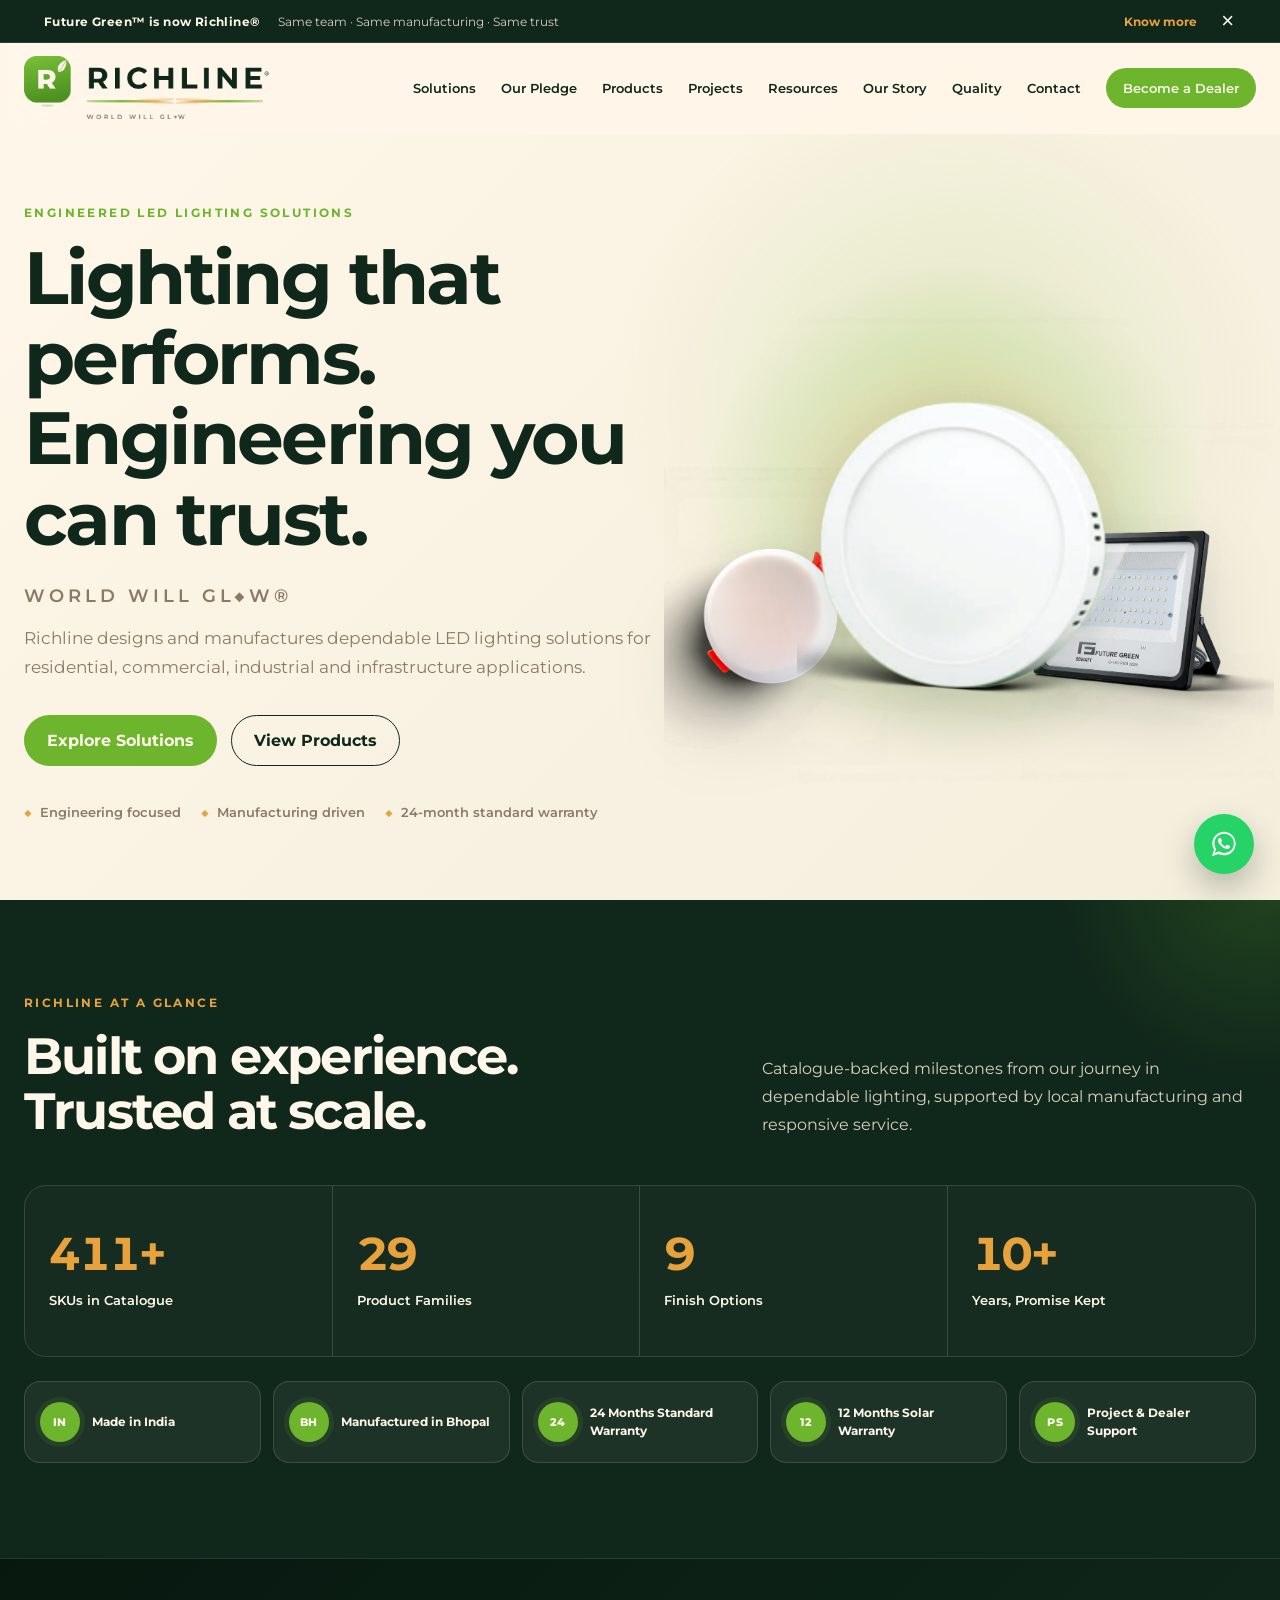
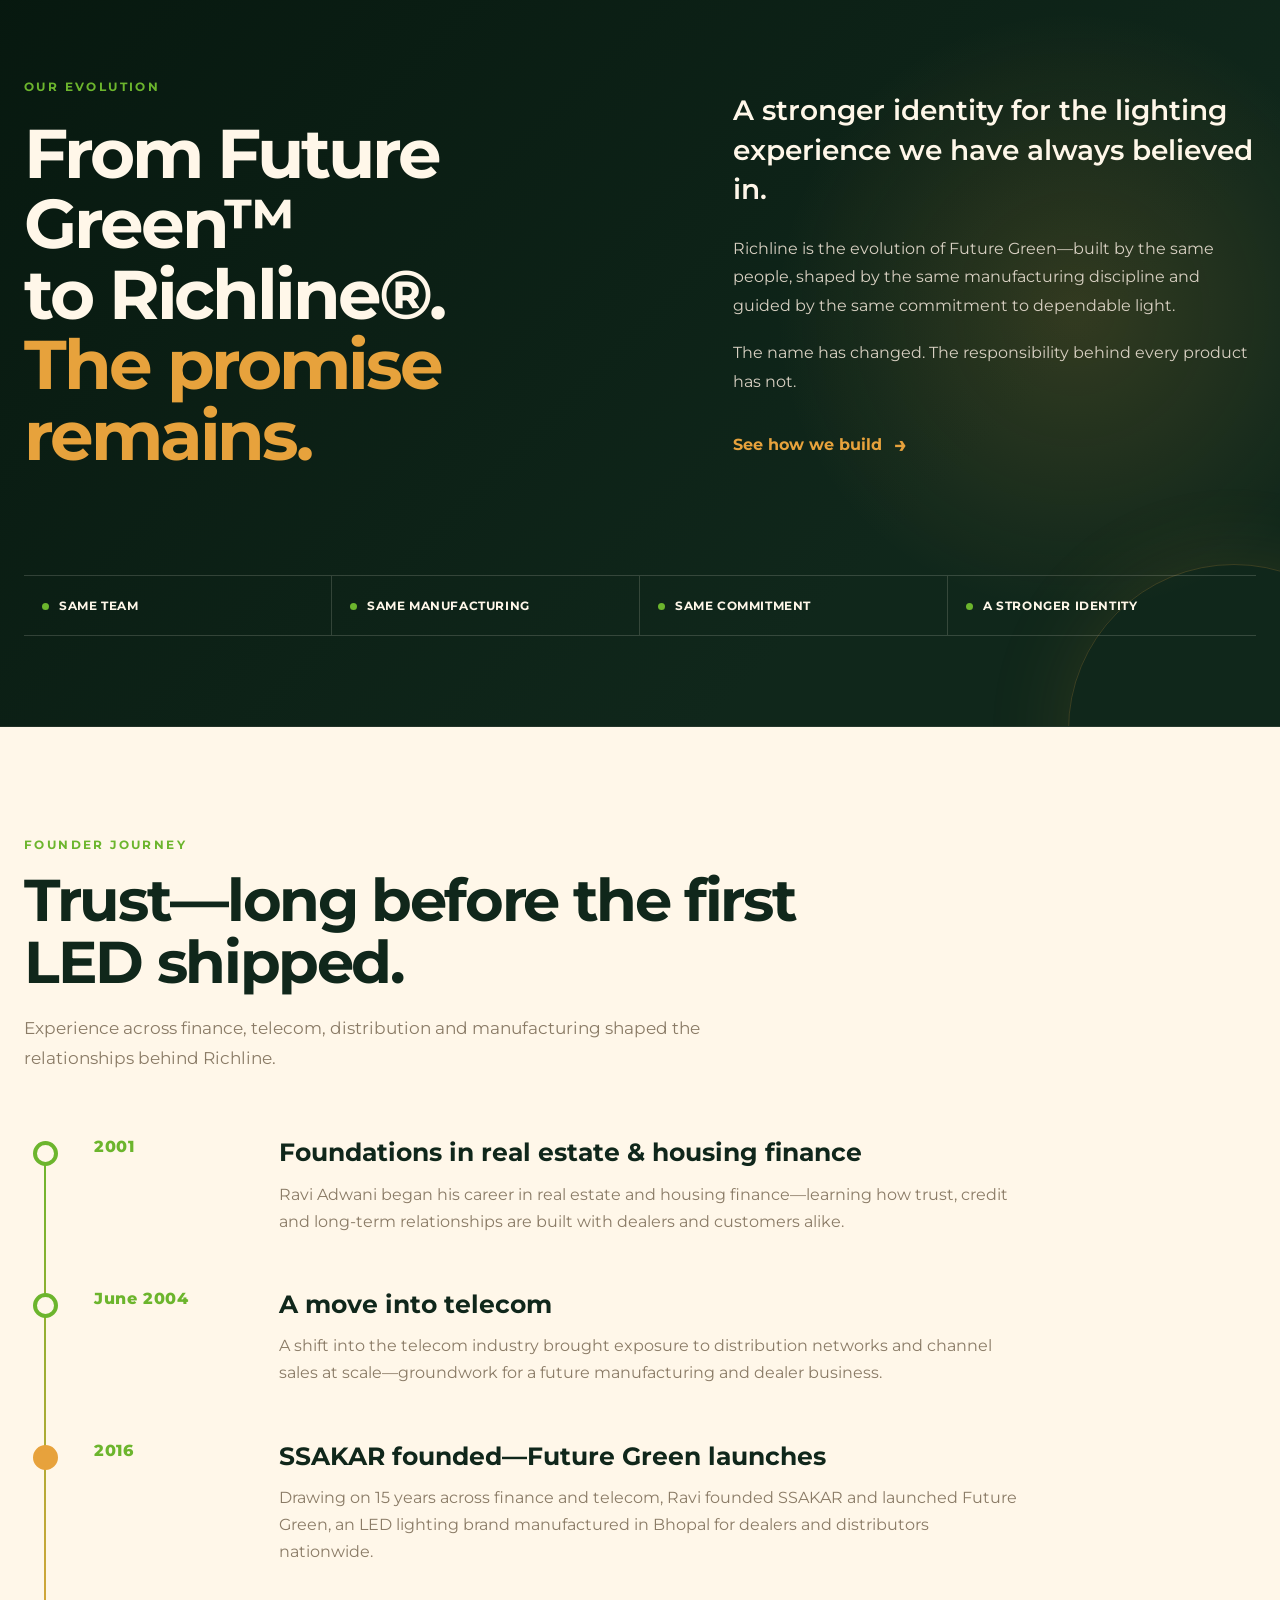
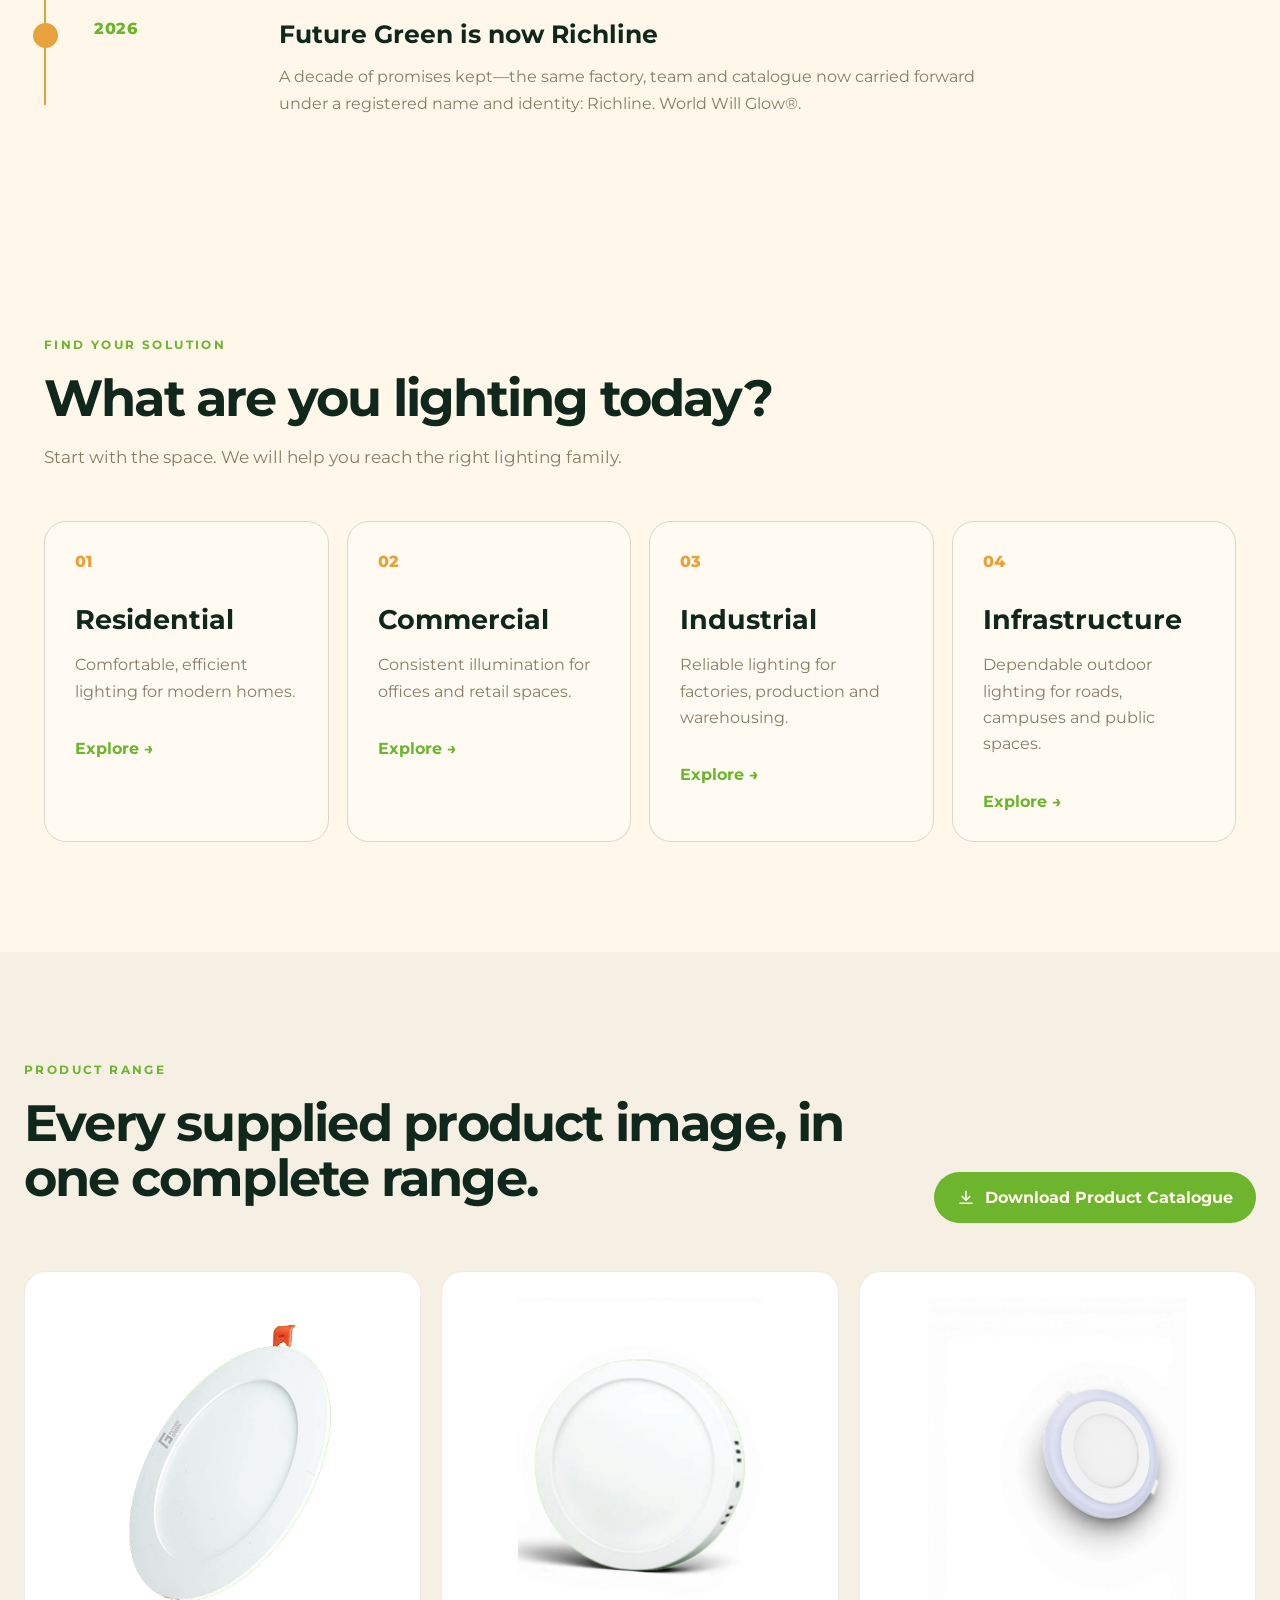
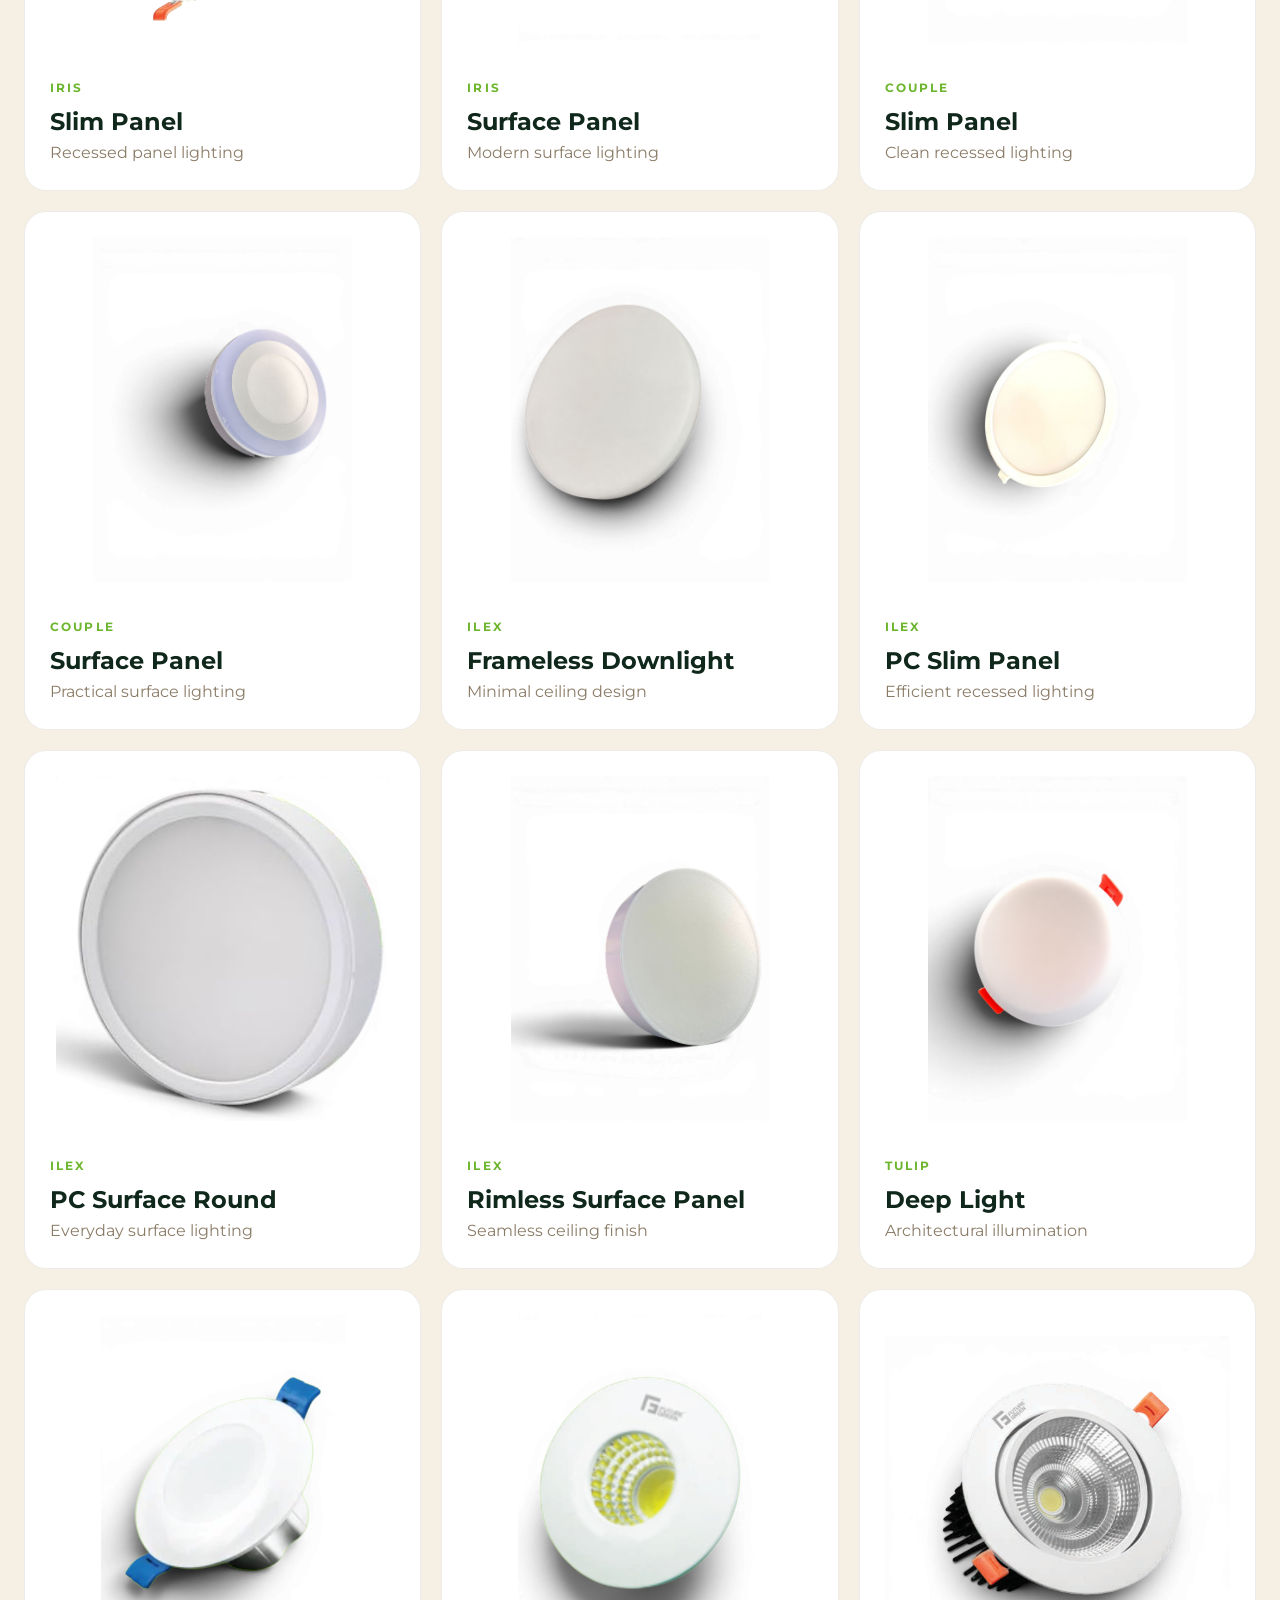
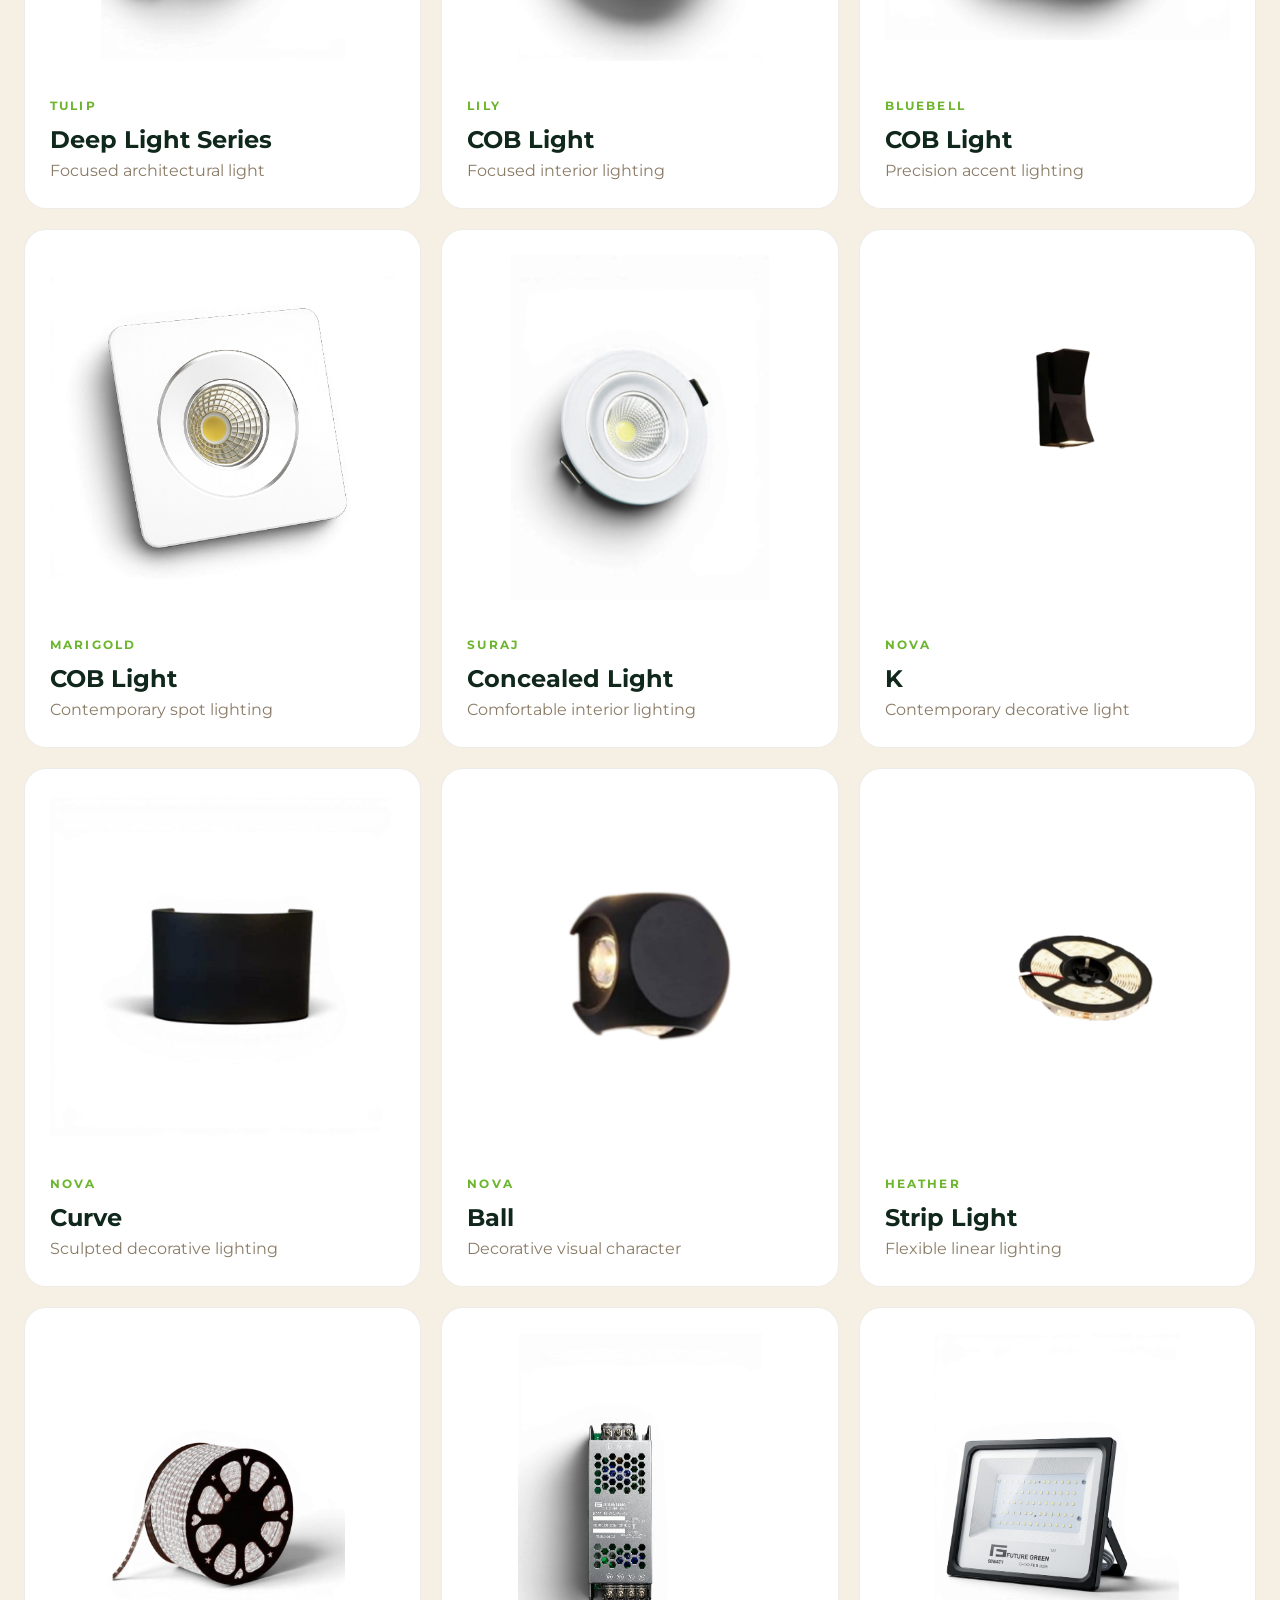
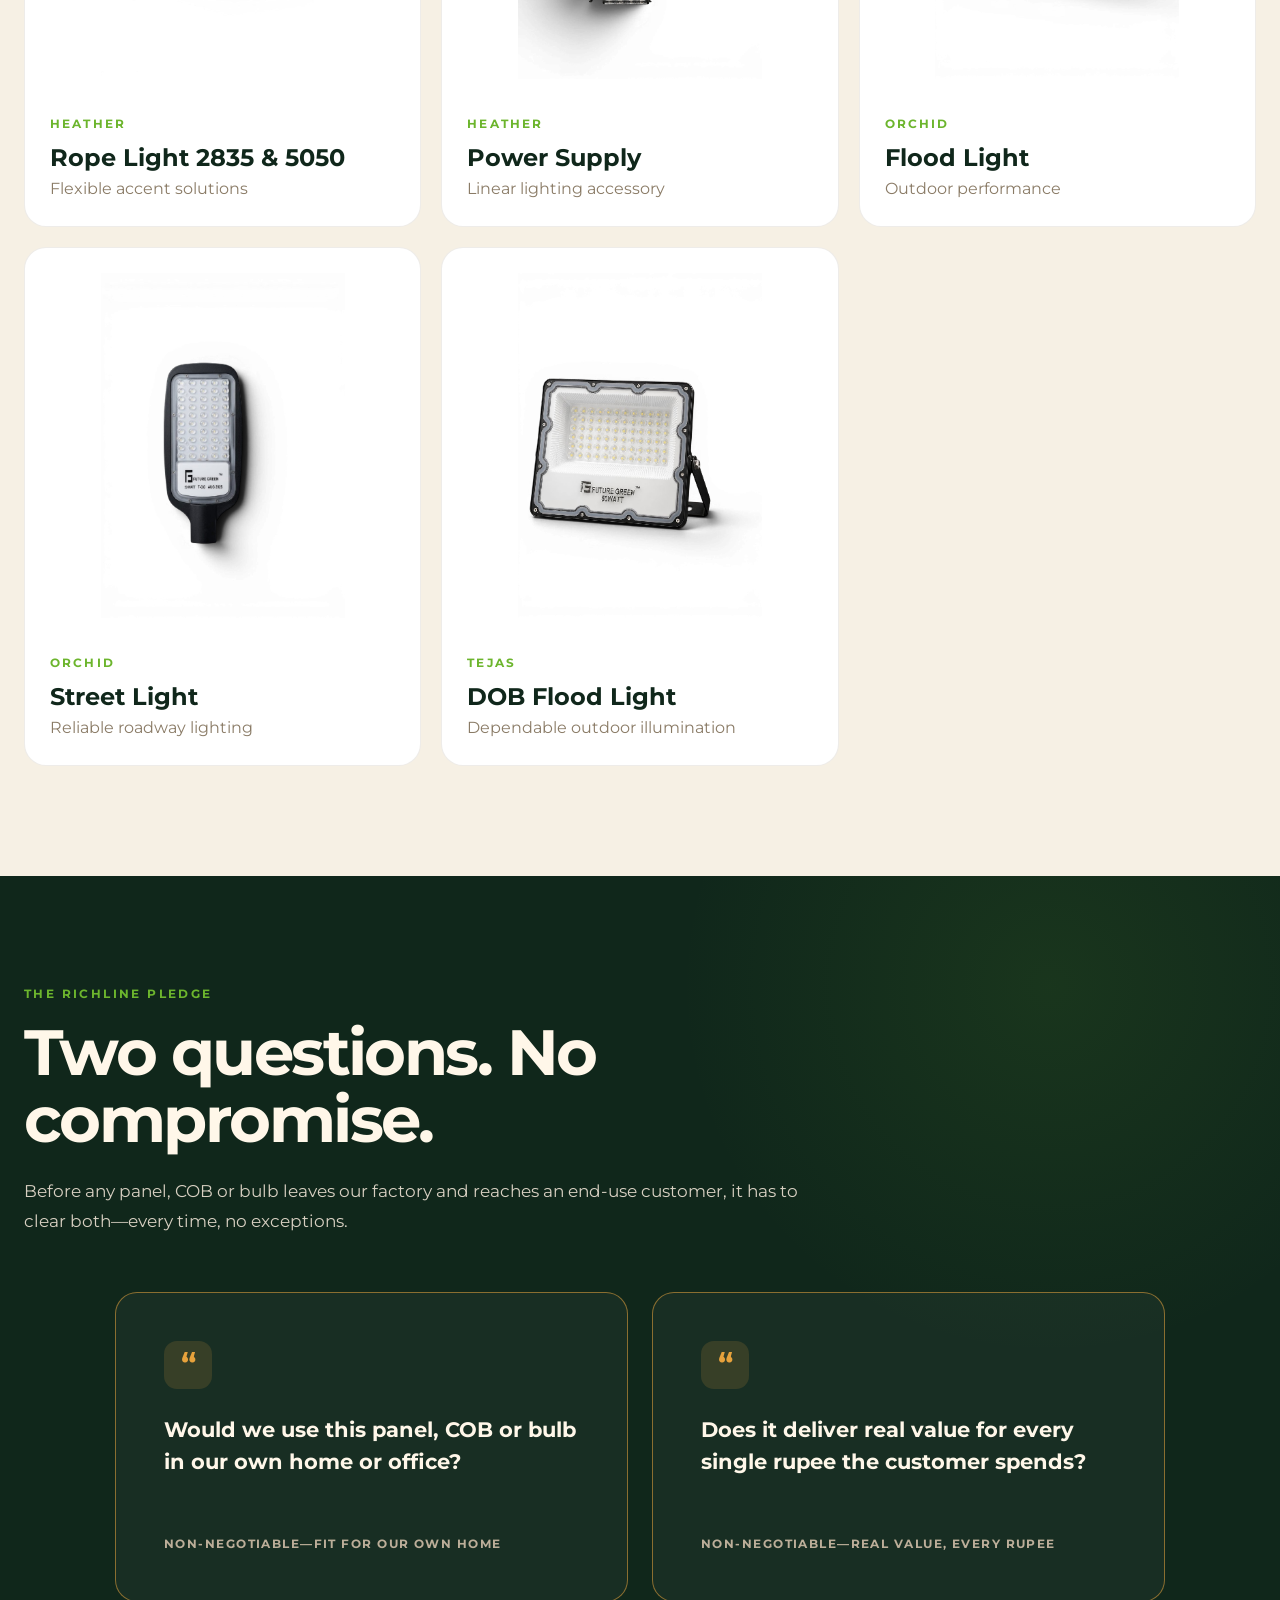
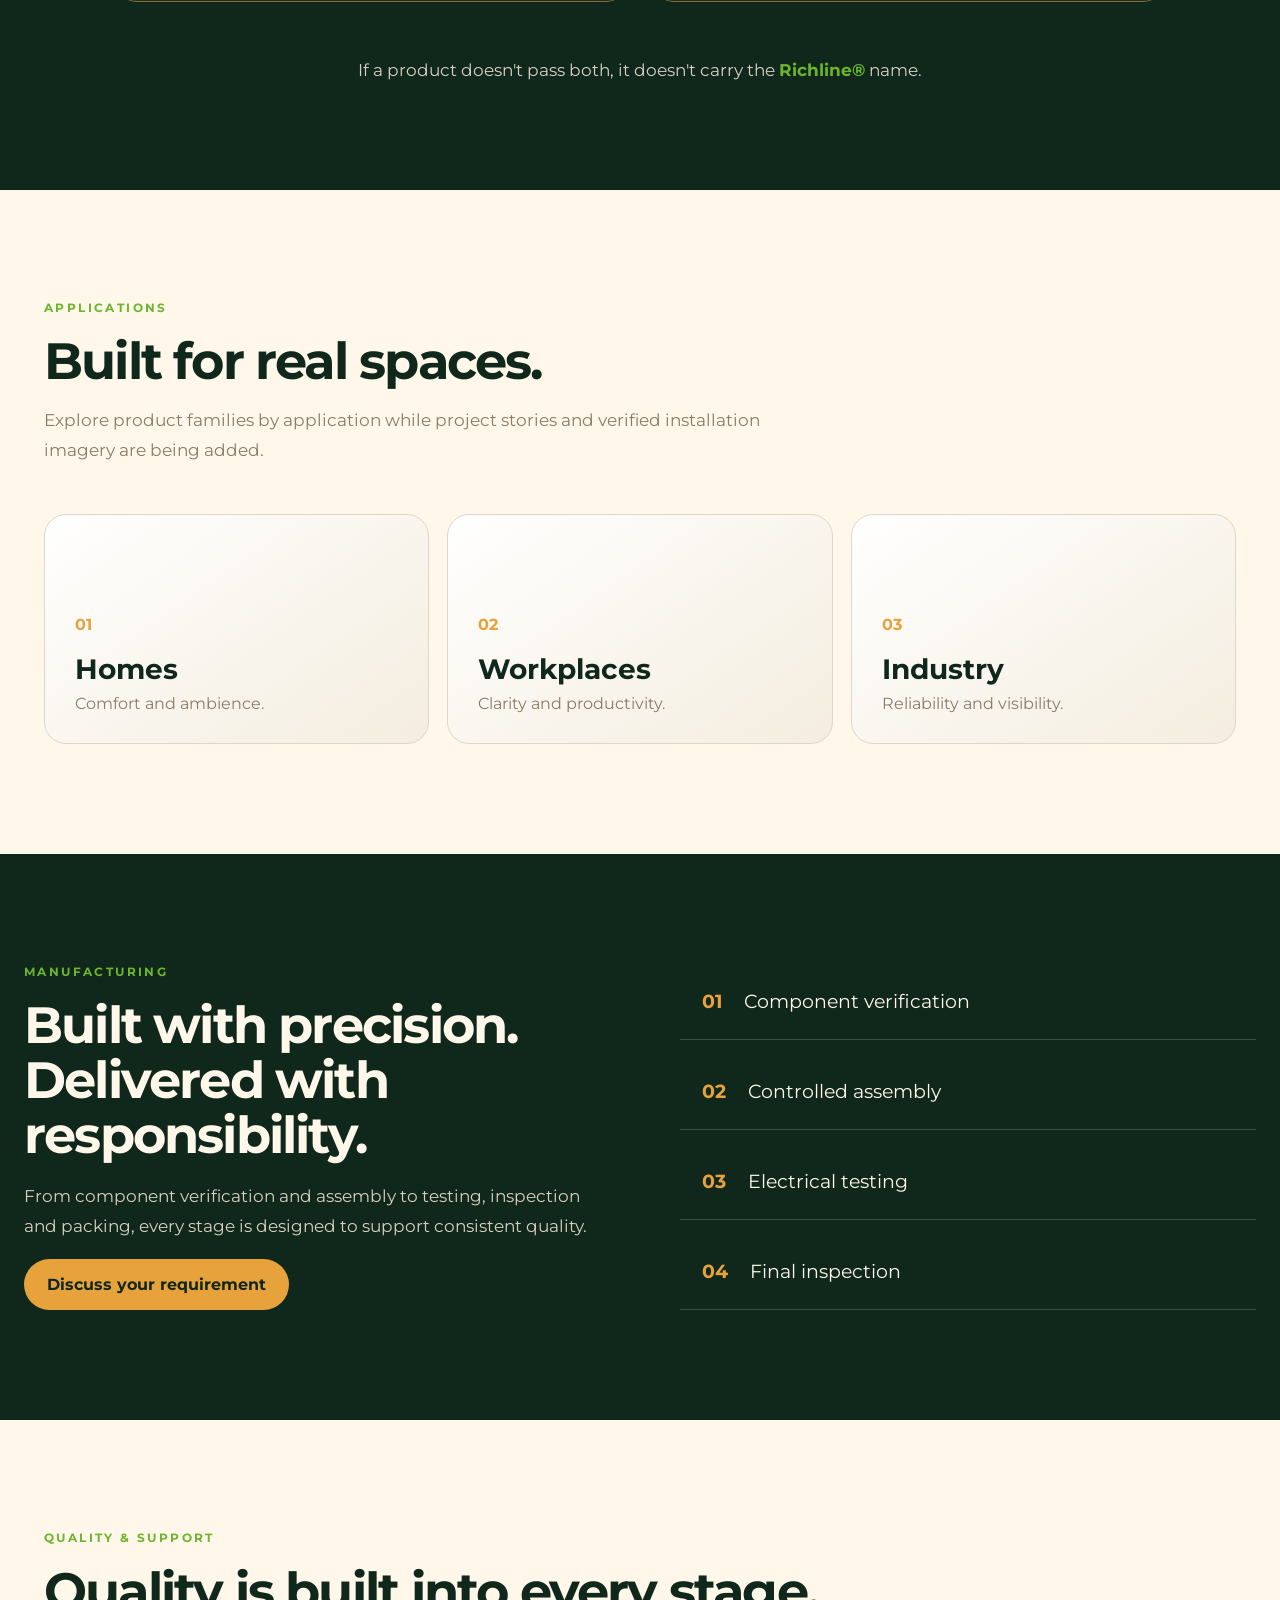
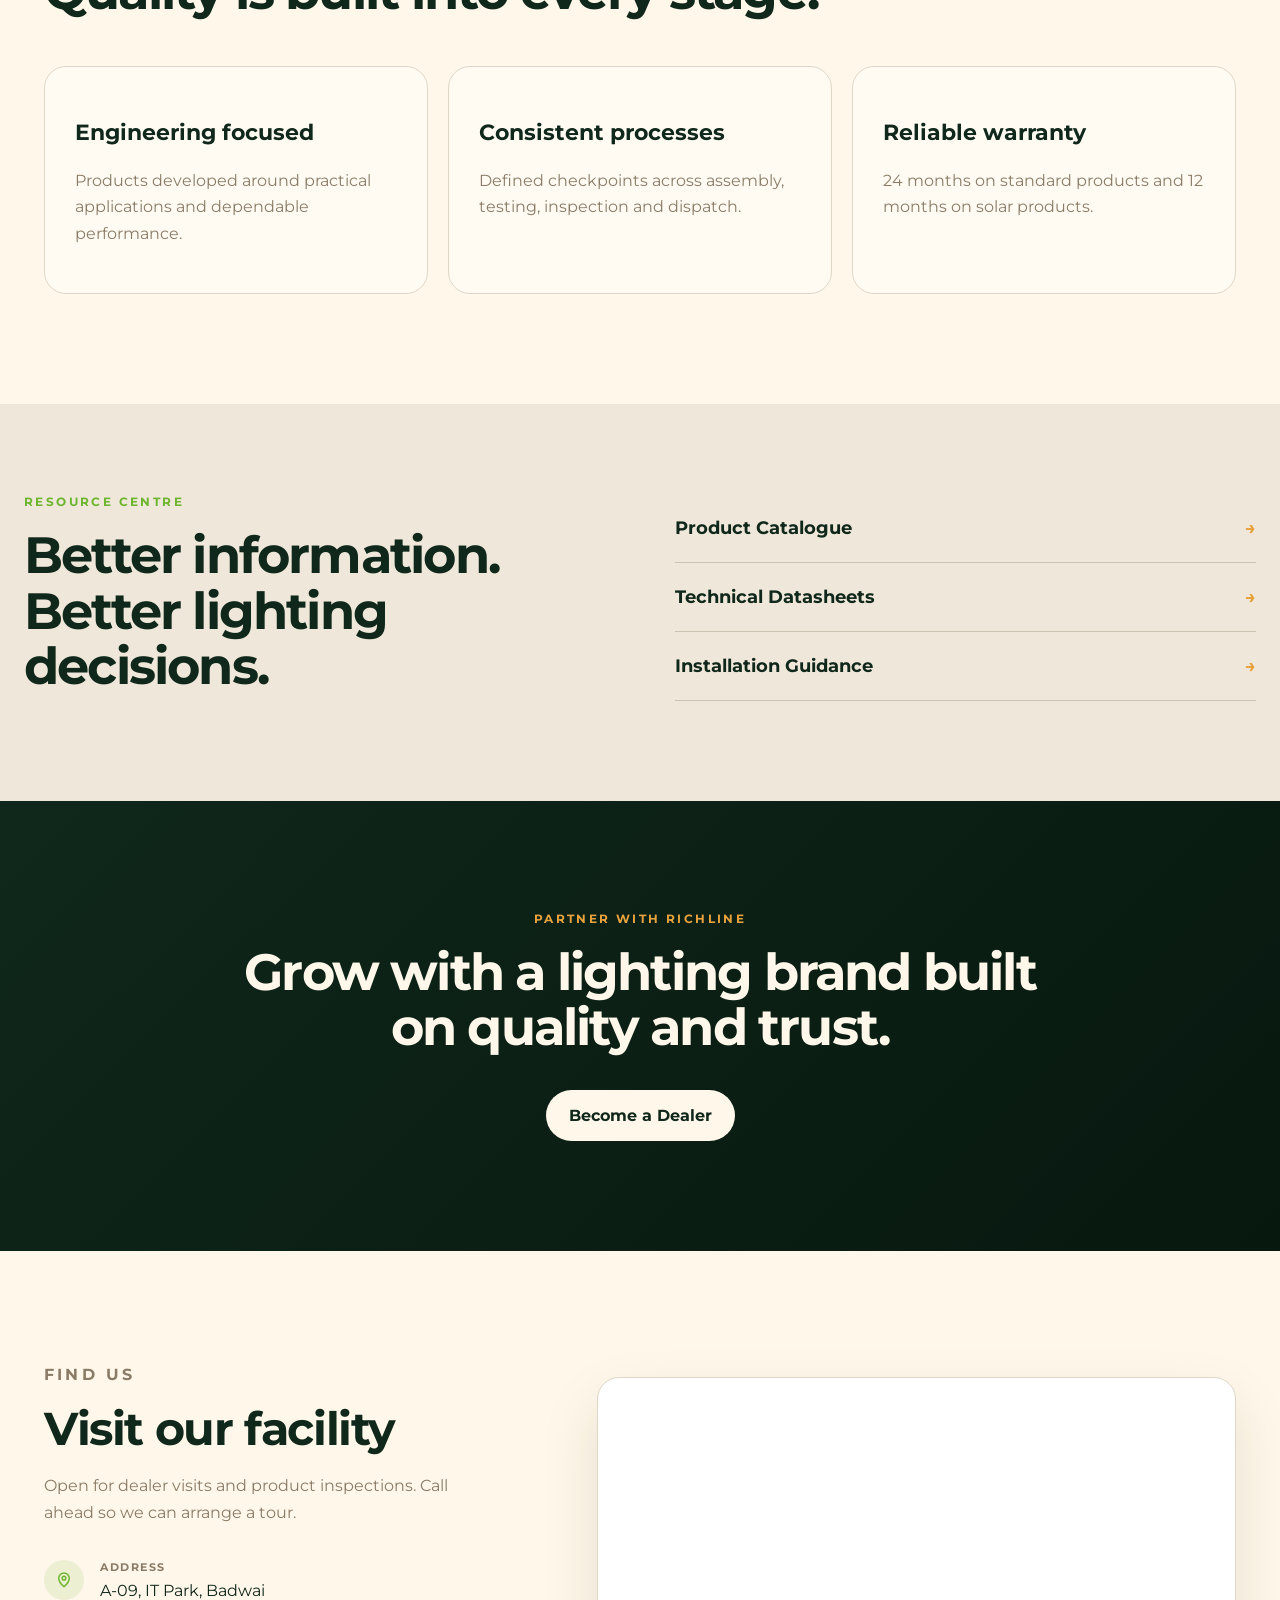
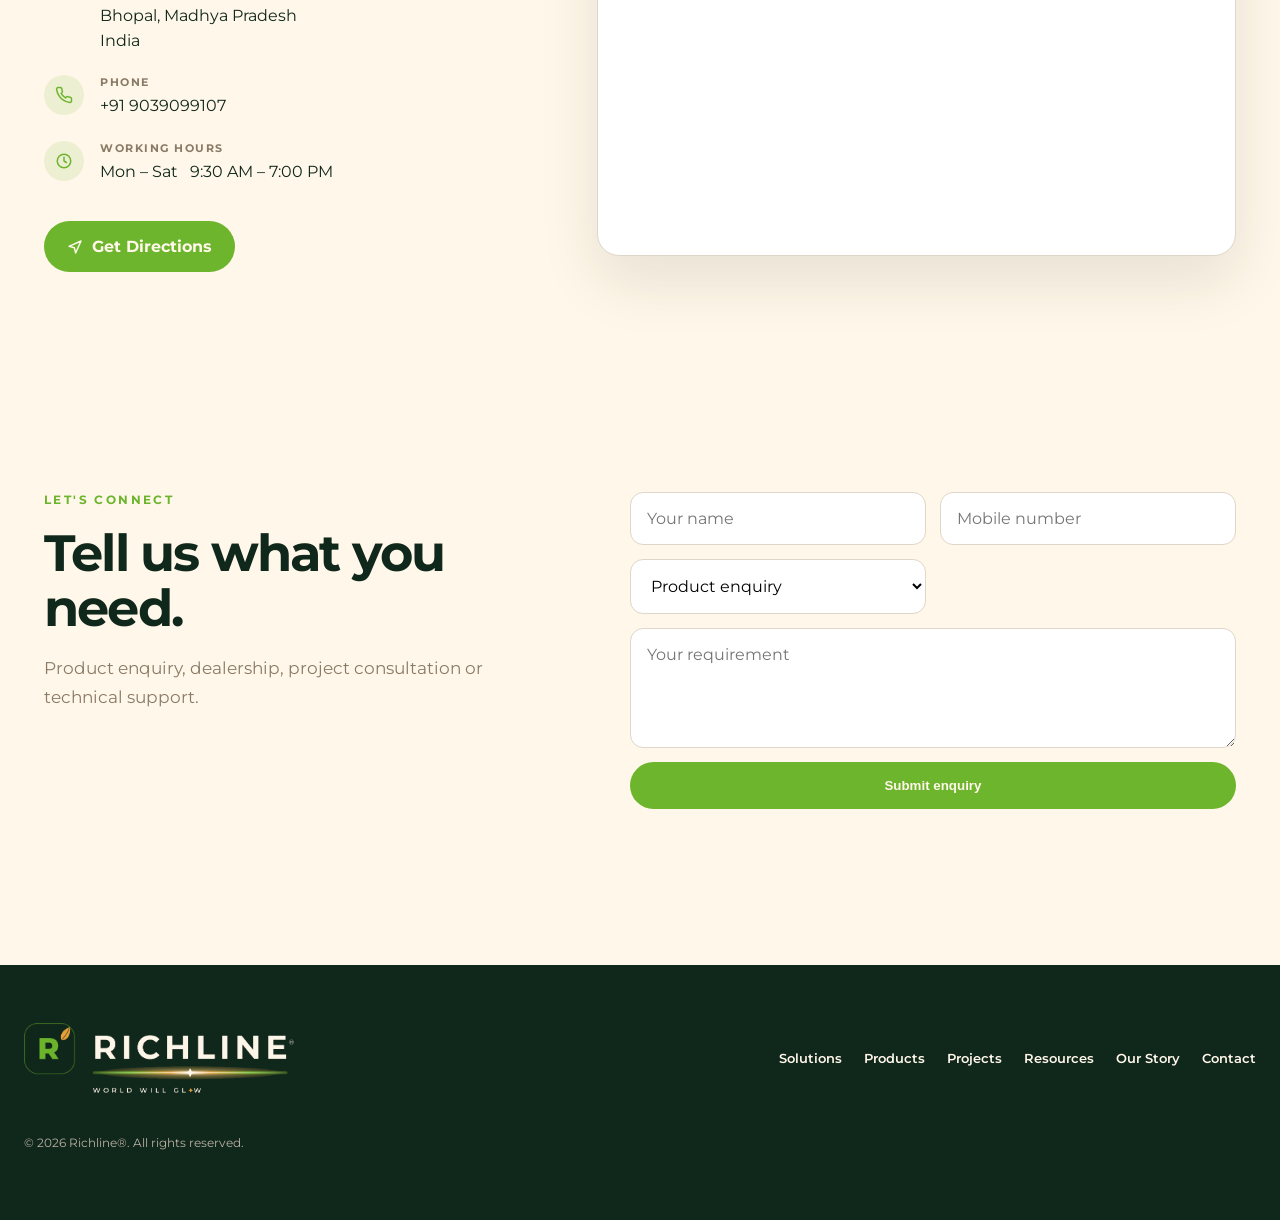
==== commit 11cf6cad: "changes" ====
--- a/index.html
+++ b/index.html
@@ -27,6 +27,7 @@
     <button class="menu-toggle" aria-label="Open navigation" aria-expanded="false">☰</button>
     <nav class="nav" aria-label="Primary navigation">
       <a href="#solutions">Solutions</a>
+      <a href="#pledge">Our Pledge</a>
       <a href="#products">Products</a>
       <a href="#projects">Projects</a>
       <a href="#resources">Resources</a>
@@ -62,13 +63,69 @@
       </div>
     </section>
 
+    <section class="glance-section" id="glance" aria-labelledby="glance-title">
+      <div class="glance-heading">
+        <div>
+          <p class="eyebrow">RICHLINE AT A GLANCE</p>
+          <h2 id="glance-title">Built on experience. Trusted at scale.</h2>
+        </div>
+        <p>Catalogue-backed milestones from our journey in dependable lighting, supported by local manufacturing and responsive service.</p>
+      </div>
+
+      <div class="stat-grid" aria-label="Richline verified milestones">
+        <article class="stat-card"><strong class="stat-number" data-count="411" data-suffix="+">411+</strong><span>SKUs in Catalogue</span></article>
+        <article class="stat-card"><strong class="stat-number" data-count="29" data-suffix="">29</strong><span>Product Families</span></article>
+        <article class="stat-card"><strong class="stat-number" data-count="9" data-suffix="">9</strong><span>Finish Options</span></article>
+        <article class="stat-card"><strong class="stat-number" data-count="10" data-suffix="+">10+</strong><span>Years, Promise Kept</span></article>
+      </div>
+
+      <div class="trust-badges" aria-label="Richline trust commitments">
+        <div class="trust-badge"><span class="badge-mark" aria-hidden="true">IN</span><strong>Made in India</strong></div>
+        <div class="trust-badge"><span class="badge-mark" aria-hidden="true">BH</span><strong>Manufactured in Bhopal</strong></div>
+        <div class="trust-badge"><span class="badge-mark" aria-hidden="true">24</span><strong>24 Months Standard Warranty</strong></div>
+        <div class="trust-badge"><span class="badge-mark" aria-hidden="true">12</span><strong>12 Months Solar Warranty</strong></div>
+        <div class="trust-badge"><span class="badge-mark" aria-hidden="true">PS</span><strong>Project &amp; Dealer Support</strong></div>
+      </div>
+    </section>
+
     <section class="brand-bridge" id="our-story">
-      <div>
+      <div class="story-lead">
         <p class="eyebrow">OUR EVOLUTION</p>
-        <h2>Future Green™ is now Richline®</h2>
-      </div>
-      <p>Richline is the evolution of Future Green—same people, same products and the same promise, now carried under a registered identity built for the future.</p>
-      <div class="bridge-points"><span>Same team</span><span>Same manufacturing</span><span>Same commitment</span></div>
+        <h2>From Future Green™<br />to Richline®.<br /><span>The promise remains.</span></h2>
+      </div>
+      <div class="story-copy">
+        <p class="story-intro">A stronger identity for the lighting experience we have always believed in.</p>
+        <p>Richline is the evolution of Future Green—built by the same people, shaped by the same manufacturing discipline and guided by the same commitment to dependable light.</p>
+        <p>The name has changed. The responsibility behind every product has not.</p>
+        <a class="story-link" href="#manufacturing">See how we build <span aria-hidden="true">→</span></a>
+      </div>
+      <div class="bridge-points" aria-label="What continues with Richline"><span>Same team</span><span>Same manufacturing</span><span>Same commitment</span><span>A stronger identity</span></div>
+    </section>
+
+    <section class="founder-journey" id="legacy" aria-labelledby="journey-title">
+      <div class="journey-heading">
+        <p class="eyebrow">FOUNDER JOURNEY</p>
+        <h2 id="journey-title">Trust—long before the first LED shipped.</h2>
+        <p>Experience across finance, telecom, distribution and manufacturing shaped the relationships behind Richline.</p>
+      </div>
+      <ol class="timeline">
+        <li>
+          <time datetime="2001">2001</time>
+          <div><h3>Foundations in real estate &amp; housing finance</h3><p>Ravi Adwani began his career in real estate and housing finance—learning how trust, credit and long-term relationships are built with dealers and customers alike.</p></div>
+        </li>
+        <li>
+          <time datetime="2004-06">June 2004</time>
+          <div><h3>A move into telecom</h3><p>A shift into the telecom industry brought exposure to distribution networks and channel sales at scale—groundwork for a future manufacturing and dealer business.</p></div>
+        </li>
+        <li class="timeline-milestone">
+          <time datetime="2016">2016</time>
+          <div><h3>SSAKAR founded—Future Green launches</h3><p>Drawing on 15 years across finance and telecom, Ravi founded SSAKAR and launched Future Green, an LED lighting brand manufactured in Bhopal for dealers and distributors nationwide.</p></div>
+        </li>
+        <li class="timeline-milestone">
+          <time datetime="2026">2026</time>
+          <div><h3>Future Green is now Richline</h3><p>A decade of promises kept—the same factory, team and catalogue now carried forward under a registered name and identity: Richline. World Will Glow®.</p></div>
+        </li>
+      </ol>
     </section>
 
     <section class="section" id="solutions">
@@ -87,17 +144,58 @@
 
     <section class="section products-section" id="products">
       <div class="section-heading row-heading">
-        <div><p class="eyebrow">PRODUCT FAMILIES</p><h2>Nature-inspired names. Purpose-built light.</h2></div>
-        <a class="text-link" href="#contact">Request product catalogue →</a>
+        <div><p class="eyebrow">PRODUCT RANGE</p><h2>Every supplied product image, in one complete range.</h2></div>
+        <a class="btn btn-primary catalogue-btn" href="public/richline-product-catalogue.pdf" download>
+          <svg width="18" height="18" viewBox="0 0 24 24" fill="none" stroke="currentColor" stroke-width="2.2" stroke-linecap="round" stroke-linejoin="round" aria-hidden="true"><path d="M12 3v12"/><path d="M7 10l5 5 5-5"/><path d="M4 19h16"/></svg>
+          Download Product Catalogue
+        </a>
       </div>
       <div class="product-grid">
-        <article class="product-card"><img src="public/products/iris-surface-panel.png" alt="Iris surface panel"><div><p>IRIS</p><h3>Surface Panel</h3><span>Modern surface lighting</span></div></article>
-        <article class="product-card"><img src="public/products/ilex-rimless-surface-panel.png" alt="Ilex rimless surface panel"><div><p>ILEX</p><h3>Rimless Panel</h3><span>Minimal ceiling design</span></div></article>
-        <article class="product-card"><img src="public/products/tulip-deep-light.png" alt="Tulip deep light"><div><p>TULIP</p><h3>Deep Light</h3><span>Architectural illumination</span></div></article>
-        <article class="product-card"><img src="public/products/nova-k.png" alt="Nova K decorative light"><div><p>NOVA</p><h3>Decorative Series</h3><span>Contemporary visual character</span></div></article>
-        <article class="product-card"><img src="public/products/orchid-floodlight.png" alt="Orchid floodlight"><div><p>ORCHID</p><h3>Floodlight</h3><span>Outdoor performance</span></div></article>
-        <article class="product-card"><img src="public/products/heather-strip-light.png" alt="Heather strip light"><div><p>HEATHER</p><h3>Linear Lighting</h3><span>Flexible accent solutions</span></div></article>
-      </div>
+        <article class="product-card"><img loading="lazy" src="public/products/iris-slim-panel.png" alt="Richline Iris slim panel"><div><p>IRIS</p><h3>Slim Panel</h3><span>Recessed panel lighting</span></div></article>
+        <article class="product-card"><img loading="lazy" src="public/products/iris-surface-panel.png" alt="Richline Iris surface panel"><div><p>IRIS</p><h3>Surface Panel</h3><span>Modern surface lighting</span></div></article>
+        <article class="product-card"><img loading="lazy" src="public/products/couple-slim-panel.png" alt="Richline Couple slim panel"><div><p>COUPLE</p><h3>Slim Panel</h3><span>Clean recessed lighting</span></div></article>
+        <article class="product-card"><img loading="lazy" src="public/products/couple-surface-panel.png" alt="Richline Couple surface panel"><div><p>COUPLE</p><h3>Surface Panel</h3><span>Practical surface lighting</span></div></article>
+        <article class="product-card"><img loading="lazy" src="public/products/ilex-frameless-downlight.png" alt="Richline Ilex frameless downlight"><div><p>ILEX</p><h3>Frameless Downlight</h3><span>Minimal ceiling design</span></div></article>
+        <article class="product-card"><img loading="lazy" src="public/products/ilex-pc-slim-panel.png" alt="Richline Ilex PC slim panel"><div><p>ILEX</p><h3>PC Slim Panel</h3><span>Efficient recessed lighting</span></div></article>
+        <article class="product-card"><img loading="lazy" src="public/products/ilex-pc-surface-round.png" alt="Richline Ilex PC surface round light"><div><p>ILEX</p><h3>PC Surface Round</h3><span>Everyday surface lighting</span></div></article>
+        <article class="product-card"><img loading="lazy" src="public/products/ilex-rimless-surface-panel.png" alt="Richline Ilex rimless surface panel"><div><p>ILEX</p><h3>Rimless Surface Panel</h3><span>Seamless ceiling finish</span></div></article>
+        <article class="product-card"><img loading="lazy" src="public/products/tulip-deep-light.png" alt="Richline Tulip deep light"><div><p>TULIP</p><h3>Deep Light</h3><span>Architectural illumination</span></div></article>
+        <article class="product-card"><img loading="lazy" src="public/products/tulip-deep-light-2.png" alt="Richline Tulip deep light alternate model"><div><p>TULIP</p><h3>Deep Light Series</h3><span>Focused architectural light</span></div></article>
+        <article class="product-card"><img loading="lazy" src="public/products/lily-cob-light.png" alt="Richline Lily COB light"><div><p>LILY</p><h3>COB Light</h3><span>Focused interior lighting</span></div></article>
+        <article class="product-card"><img loading="lazy" src="public/products/bluebell-cob-light.png" alt="Richline Bluebell COB light"><div><p>BLUEBELL</p><h3>COB Light</h3><span>Precision accent lighting</span></div></article>
+        <article class="product-card"><img loading="lazy" src="public/products/merigold-cob.png" alt="Richline Marigold COB light"><div><p>MARIGOLD</p><h3>COB Light</h3><span>Contemporary spot lighting</span></div></article>
+        <article class="product-card"><img loading="lazy" src="public/products/suraj-concealed-light.png" alt="Richline Suraj concealed light"><div><p>SURAJ</p><h3>Concealed Light</h3><span>Comfortable interior lighting</span></div></article>
+        <article class="product-card"><img loading="lazy" src="public/products/nova-k.png" alt="Richline Nova K decorative light"><div><p>NOVA</p><h3>K</h3><span>Contemporary decorative light</span></div></article>
+        <article class="product-card"><img loading="lazy" src="public/products/nova-curve.png" alt="Richline Nova Curve decorative light"><div><p>NOVA</p><h3>Curve</h3><span>Sculpted decorative lighting</span></div></article>
+        <article class="product-card"><img loading="lazy" src="public/products/nova-ball.png" alt="Richline Nova Ball decorative light"><div><p>NOVA</p><h3>Ball</h3><span>Decorative visual character</span></div></article>
+        <article class="product-card"><img loading="lazy" src="public/products/heather-strip-light.png" alt="Richline Heather strip light"><div><p>HEATHER</p><h3>Strip Light</h3><span>Flexible linear lighting</span></div></article>
+        <article class="product-card"><img loading="lazy" src="public/products/heather-rope-light-2835-and-5050.png" alt="Richline Heather rope light 2835 and 5050"><div><p>HEATHER</p><h3>Rope Light 2835 &amp; 5050</h3><span>Flexible accent solutions</span></div></article>
+        <article class="product-card"><img loading="lazy" src="public/products/heather-power-supply.png" alt="Richline Heather power supply"><div><p>HEATHER</p><h3>Power Supply</h3><span>Linear lighting accessory</span></div></article>
+        <article class="product-card"><img loading="lazy" src="public/products/orchid-floodlight.png" alt="Richline Orchid floodlight"><div><p>ORCHID</p><h3>Flood Light</h3><span>Outdoor performance</span></div></article>
+        <article class="product-card"><img loading="lazy" src="public/products/orchid-street-light.png" alt="Richline Orchid street light"><div><p>ORCHID</p><h3>Street Light</h3><span>Reliable roadway lighting</span></div></article>
+        <article class="product-card"><img loading="lazy" src="public/products/tejas-dob-flood-light.png" alt="Richline Tejas DOB flood light"><div><p>TEJAS</p><h3>DOB Flood Light</h3><span>Dependable outdoor illumination</span></div></article>
+      </div>
+    </section>
+
+    <section class="pledge-section" id="pledge" aria-labelledby="pledge-title">
+      <div class="pledge-heading">
+        <p class="eyebrow">THE RICHLINE PLEDGE</p>
+        <h2 id="pledge-title">Two questions. No compromise.</h2>
+        <p>Before any panel, COB or bulb leaves our factory and reaches an end-use customer, it has to clear both—every time, no exceptions.</p>
+      </div>
+      <div class="pledge-grid">
+        <article>
+          <span class="pledge-quote" aria-hidden="true">“</span>
+          <h3>Would we use this panel, COB or bulb in our own home or office?</h3>
+          <p>Non-negotiable—fit for our own home</p>
+        </article>
+        <article>
+          <span class="pledge-quote" aria-hidden="true">“</span>
+          <h3>Does it deliver real value for every single rupee the customer spends?</h3>
+          <p>Non-negotiable—real value, every rupee</p>
+        </article>
+      </div>
+      <p class="pledge-close">If a product doesn't pass both, it doesn't carry the <strong>Richline®</strong> name.</p>
     </section>
 
     <section class="projects-preview section" id="projects">
@@ -142,6 +240,35 @@
       <p class="eyebrow">PARTNER WITH RICHLINE</p>
       <h2>Grow with a lighting brand built on quality and trust.</h2>
       <a class="btn btn-light" href="#contact">Become a Dealer</a>
+    </section>
+
+    <section class="location-section" id="location" aria-labelledby="location-title">
+      <div class="location-copy">
+        <p class="eyebrow">FIND US</p>
+        <h2 id="location-title">Visit our facility</h2>
+        <p>Open for dealer visits and product inspections. Call ahead so we can arrange a tour.</p>
+        <ul class="location-details">
+          <li>
+            <span class="location-icon" aria-hidden="true"><svg width="18" height="18" viewBox="0 0 24 24" fill="none" stroke="currentColor" stroke-width="2" stroke-linecap="round" stroke-linejoin="round"><path d="M12 21s-7-6.1-7-11.5A7 7 0 0 1 19 9.5C19 14.9 12 21 12 21z"/><circle cx="12" cy="9.5" r="2.4"/></svg></span>
+            <div><span class="location-label">Address</span><p>A-09, IT Park, Badwai<br />Bhopal, Madhya Pradesh<br />India</p></div>
+          </li>
+          <li>
+            <span class="location-icon" aria-hidden="true"><svg width="18" height="18" viewBox="0 0 24 24" fill="none" stroke="currentColor" stroke-width="2" stroke-linecap="round" stroke-linejoin="round"><path d="M22 16.92v3a2 2 0 0 1-2.18 2 19.8 19.8 0 0 1-8.63-3.07 19.5 19.5 0 0 1-6-6 19.8 19.8 0 0 1-3.07-8.67A2 2 0 0 1 4.11 2h3a2 2 0 0 1 2 1.72c.13.99.36 1.96.68 2.9a2 2 0 0 1-.45 2.11L8.09 9.91a16 16 0 0 0 6 6l1.18-1.18a2 2 0 0 1 2.11-.45c.94.32 1.91.55 2.9.68A2 2 0 0 1 22 16.92z"/></svg></span>
+            <div><span class="location-label">Phone</span><p>+91 9039099107</p></div>
+          </li>
+          <li>
+            <span class="location-icon" aria-hidden="true"><svg width="18" height="18" viewBox="0 0 24 24" fill="none" stroke="currentColor" stroke-width="2" stroke-linecap="round" stroke-linejoin="round"><circle cx="12" cy="12" r="9"/><path d="M12 7v5l3.2 2"/></svg></span>
+            <div><span class="location-label">Working hours</span><p>Mon – Sat &nbsp; 9:30 AM – 7:00 PM</p></div>
+          </li>
+        </ul>
+        <a class="btn btn-primary" href="https://www.google.com/maps/dir/?api=1&destination=Richline+Led+Lights+A-09+IT+Park+Badwai+Bhopal+Madhya+Pradesh+462038" target="_blank" rel="noopener">
+          <svg width="16" height="16" viewBox="0 0 24 24" fill="none" stroke="currentColor" stroke-width="2.2" stroke-linecap="round" stroke-linejoin="round" aria-hidden="true"><path d="M3 11l18-8-8 18-2-8-8-2z"/></svg>
+          Get Directions
+        </a>
+      </div>
+      <div class="location-map">
+        <iframe title="Richline Led Lights location map" src="https://www.google.com/maps?q=Richline+Led+Lights+PLOT+NO+A09+IT+PARK+New+Jail+Rd+Abbas+Nagar+Badwai+Bhopal+Madhya+Pradesh+462038&output=embed" loading="lazy" referrerpolicy="no-referrer-when-downgrade" allowfullscreen></iframe>
+      </div>
     </section>
 
     <section class="contact section" id="contact">
@@ -162,6 +289,11 @@
     <div class="footer-links"><a href="#solutions">Solutions</a><a href="#products">Products</a><a href="#projects">Projects</a><a href="#resources">Resources</a><a href="#our-story">Our Story</a><a href="#contact">Contact</a></div>
     <p>© 2026 Richline®. All rights reserved.</p>
   </footer>
+  <a class="whatsapp-float" href="https://wa.me/919039099107" target="_blank" rel="noopener" aria-label="Chat with Richline on WhatsApp">
+    <span class="whatsapp-tooltip">Contact us</span>
+    <svg viewBox="0 0 32 32" width="30" height="30" aria-hidden="true"><path fill="#fff" d="M16.004 3C9.14 3 3.57 8.57 3.57 15.43c0 2.44.71 4.72 1.94 6.64L3 29l7.13-2.46a12.37 12.37 0 0 0 5.87 1.49h.01c6.86 0 12.43-5.57 12.43-12.43C28.44 8.75 22.87 3 16.004 3zm0 22.55h-.01a10.3 10.3 0 0 1-5.25-1.44l-.38-.22-4.23 1.46 1.41-4.13-.24-.4a10.27 10.27 0 0 1-1.58-5.49c0-5.72 4.66-10.38 10.4-10.38 2.78 0 5.39 1.08 7.35 3.05a10.31 10.31 0 0 1 3.04 7.35c0 5.72-4.66 10.2-10.51 10.2zm5.72-7.66c-.31-.16-1.85-.91-2.14-1.02-.29-.11-.5-.16-.71.16-.21.31-.81 1.02-.99 1.23-.18.21-.37.23-.68.08-.31-.16-1.32-.49-2.51-1.55-.93-.83-1.56-1.86-1.74-2.17-.18-.31-.02-.48.14-.63.14-.14.31-.37.47-.55.16-.18.21-.31.31-.52.1-.21.05-.39-.03-.55-.08-.16-.71-1.72-.98-2.35-.26-.62-.52-.54-.71-.55-.18-.01-.39-.01-.6-.01-.21 0-.55.08-.84.39-.29.31-1.1 1.08-1.1 2.63 0 1.55 1.13 3.05 1.29 3.26.16.21 2.22 3.39 5.38 4.75.75.32 1.34.51 1.8.66.76.24 1.44.21 1.99.13.61-.09 1.85-.76 2.11-1.49.26-.73.26-1.36.18-1.49-.08-.13-.29-.21-.6-.36z"/></svg>
+  </a>
+
   <script src="script.js"></script>
 </body>
-</html>
+</html>
--- a/styles.css
+++ b/styles.css
@@ -8,9 +8,69 @@
 .transition-inner{max-width:var(--max);min-height:42px;margin:auto;padding:8px 24px;display:flex;align-items:center;justify-content:center;gap:22px;font-size:12px}
 .transition-inner p{margin:0;display:flex;gap:18px;align-items:center}.transition-inner strong{letter-spacing:.035em}.transition-inner span{color:#d8d0c2}.transition-inner a{color:var(--marigold);font-weight:700;margin-left:auto}.transition-inner button{border:0;background:transparent;color:var(--glow-white);font-size:22px;cursor:pointer;padding:0 2px}
 .site-header{top:42px}.transition-hidden .site-header{top:0}.transition-hidden .hero{padding-top:165px}
-.brand-bridge{padding:70px max(24px,calc((100vw - var(--max))/2));display:grid;grid-template-columns:.8fr 1.2fr;gap:70px;align-items:center;background:#efe8da;border-top:1px solid rgba(138,123,102,.18);border-bottom:1px solid rgba(138,123,102,.18)}
-.brand-bridge h2{font-size:clamp(30px,3.5vw,50px);line-height:1.1;margin:0}.brand-bridge>p{color:var(--clay);font-size:17px;line-height:1.75;margin:0}.bridge-points{grid-column:1/-1;display:flex;gap:12px;flex-wrap:wrap}.bridge-points span{padding:10px 14px;border-radius:999px;background:var(--glow-white);border:1px solid var(--line);font-size:12px;font-weight:700;color:var(--deep-pine)}
+.brand-bridge{padding:120px max(24px,calc((100vw - var(--max))/2)) 90px;display:grid;grid-template-columns:1.08fr .92fr;gap:95px;align-items:center;position:relative;overflow:hidden;background:radial-gradient(circle at 84% 46%,rgba(231,162,60,.16),transparent 26%),linear-gradient(135deg,#07180f 0%,var(--deep-pine) 72%);color:var(--glow-white);border-top:1px solid rgba(255,247,233,.1);border-bottom:1px solid rgba(255,247,233,.1)}
+.brand-bridge:after{content:'';position:absolute;width:330px;height:330px;right:-120px;bottom:-170px;border-radius:50%;border:1px solid rgba(231,162,60,.2);box-shadow:0 0 90px rgba(231,162,60,.12);pointer-events:none}.story-lead,.story-copy,.bridge-points{position:relative;z-index:1}
+.brand-bridge .eyebrow{color:var(--richline-green);margin-bottom:24px}.brand-bridge h2{font-size:clamp(42px,5.4vw,76px);line-height:1.02;letter-spacing:-.045em;margin:0}.brand-bridge h2 span{color:var(--marigold)}
+.story-copy{max-width:560px}.story-copy p{color:#d8d0c2;font-size:16px;line-height:1.8;margin:0 0 18px}.story-copy .story-intro{color:var(--glow-white);font-size:clamp(21px,2.2vw,29px);line-height:1.4;font-weight:600;margin-bottom:25px}.story-link{display:inline-flex;align-items:center;gap:12px;margin-top:16px;color:var(--marigold);font-weight:700}.story-link span{font-size:22px;transition:transform .2s}.story-link:hover span{transform:translateX(4px)}
+.bridge-points{grid-column:1/-1;display:grid;grid-template-columns:repeat(4,1fr);gap:0;margin-top:10px;border-top:1px solid rgba(255,247,233,.16);border-bottom:1px solid rgba(255,247,233,.16)}.bridge-points span{padding:22px 18px;border-right:1px solid rgba(255,247,233,.16);font-size:12px;font-weight:700;letter-spacing:.05em;text-transform:uppercase;color:var(--glow-white)}.bridge-points span:before{content:'';display:inline-block;width:7px;height:7px;margin-right:10px;border-radius:50%;background:var(--richline-green)}.bridge-points span:last-child{border-right:0}
 .projects-preview{background:var(--glow-white)}.project-grid{display:grid;grid-template-columns:repeat(3,1fr);gap:18px}.project-grid article{min-height:230px;padding:30px;border-radius:var(--radius);background:linear-gradient(145deg,#fff,#f4eddf);border:1px solid var(--line);display:flex;flex-direction:column;justify-content:flex-end}.project-grid strong{color:var(--marigold)}.project-grid h3{font-size:28px;margin:18px 0 8px}.project-grid p{color:var(--clay);margin:0}
 .hero{padding-top:205px}.hero-tagline{letter-spacing:.22em}.brand img{width:245px}.footer-brand img{width:270px}
-@media(max-width:980px){.transition-inner{justify-content:flex-start}.transition-inner p{flex-direction:column;gap:2px;align-items:flex-start}.transition-inner a{margin-left:auto}.site-header{top:58px}.hero{padding-top:180px}.brand-bridge{grid-template-columns:1fr}.project-grid{grid-template-columns:1fr 1fr}}
-@media(max-width:620px){.transition-inner{min-height:58px;padding-right:14px;gap:10px}.transition-inner span{display:none}.transition-inner a{font-size:11px}.site-header{top:58px}.transition-hidden .site-header{top:0}.transition-hidden .hero{padding-top:125px}.hero{padding-top:160px}.brand-bridge{padding-top:60px;padding-bottom:60px}.project-grid{grid-template-columns:1fr}.hero-tagline{letter-spacing:.14em}}
+@media(max-width:980px){.transition-inner{justify-content:flex-start}.transition-inner p{flex-direction:column;gap:2px;align-items:flex-start}.transition-inner a{margin-left:auto}.site-header{top:58px}.hero{padding-top:180px}.brand-bridge{grid-template-columns:1fr;gap:52px}.bridge-points{grid-template-columns:repeat(2,1fr)}.bridge-points span:nth-child(2){border-right:0}.bridge-points span:nth-child(-n+2){border-bottom:1px solid rgba(255,247,233,.16)}.project-grid{grid-template-columns:1fr 1fr}}
+@media(max-width:620px){.transition-inner{min-height:58px;padding-right:14px;gap:10px}.transition-inner span{display:none}.transition-inner a{font-size:11px}.site-header{top:58px}.transition-hidden .site-header{top:0}.transition-hidden .hero{padding-top:125px}.hero{padding-top:160px}.brand-bridge{padding-top:78px;padding-bottom:70px;gap:38px}.brand-bridge h2{font-size:42px}.bridge-points{grid-template-columns:1fr}.bridge-points span,.bridge-points span:nth-child(2),.bridge-points span:nth-child(-n+2){border-right:0;border-bottom:1px solid rgba(255,247,233,.16)}.bridge-points span:last-child{border-bottom:0}.project-grid{grid-template-columns:1fr}.hero-tagline{letter-spacing:.14em}}
+
+/* Richline at a Glance */
+.glance-section{padding:95px max(24px,calc((100vw - var(--max))/2));background:var(--deep-pine);color:var(--glow-white);position:relative;overflow:hidden}
+.glance-section:after{content:'';position:absolute;width:420px;height:420px;border-radius:50%;right:-190px;top:-230px;background:radial-gradient(circle,rgba(108,181,45,.2),transparent 68%);pointer-events:none}
+.glance-heading{display:grid;grid-template-columns:1.15fr .85fr;gap:70px;align-items:end;margin-bottom:46px;position:relative;z-index:1}
+.glance-heading .eyebrow{color:var(--marigold)}.glance-heading h2{font-size:clamp(34px,4vw,56px);line-height:1.08;letter-spacing:-.035em;margin:0;max-width:720px}
+.glance-heading>p{color:#d8d0c2;font-size:16px;line-height:1.75;margin:0}
+.stat-grid{display:grid;grid-template-columns:repeat(4,1fr);border:1px solid rgba(255,247,233,.16);border-radius:var(--radius);overflow:hidden;position:relative;z-index:1}
+.stat-card{min-height:170px;padding:30px 24px;display:flex;flex-direction:column;justify-content:center;border-right:1px solid rgba(255,247,233,.16);background:rgba(255,255,255,.025)}.stat-card:last-child{border-right:0}
+.stat-number{display:block;color:var(--marigold);font-size:clamp(34px,3.6vw,50px);line-height:1;font-weight:700;letter-spacing:-.045em;font-variant-numeric:tabular-nums}.stat-card>span{display:block;margin-top:14px;color:var(--glow-white);font-size:13px;font-weight:600;line-height:1.45}
+.trust-badges{display:grid;grid-template-columns:repeat(5,1fr);gap:12px;margin-top:24px;position:relative;z-index:1}
+.trust-badge{min-height:82px;padding:14px 15px;display:flex;align-items:center;gap:12px;border:1px solid rgba(255,247,233,.14);border-radius:16px;background:rgba(255,247,233,.06)}
+.badge-mark{width:40px;height:40px;border-radius:50%;display:grid;place-items:center;flex:0 0 40px;background:var(--richline-green);color:var(--glow-white);font-size:11px;font-weight:800;letter-spacing:.04em;box-shadow:0 0 0 5px rgba(108,181,45,.1)}.trust-badge strong{font-size:12px;line-height:1.45}
+@media(max-width:980px){.glance-heading{grid-template-columns:1fr;gap:20px}.stat-grid{grid-template-columns:repeat(2,1fr)}.stat-card{border-bottom:1px solid rgba(255,247,233,.16)}.stat-card:nth-child(2n){border-right:0}.stat-card:nth-last-child(-n+2){border-bottom:0}.trust-badges{grid-template-columns:repeat(2,1fr)}.trust-badge:last-child{grid-column:1/-1}}
+@media(max-width:620px){.glance-section{padding-top:72px;padding-bottom:72px}.stat-grid{grid-template-columns:1fr}.stat-card,.stat-card:nth-child(2n),.stat-card:nth-last-child(-n+2){min-height:125px;border-right:0;border-bottom:1px solid rgba(255,247,233,.16)}.stat-card:last-child{grid-column:auto;border-bottom:0}.trust-badges{grid-template-columns:1fr}.trust-badge:last-child{grid-column:auto}}
+@media(prefers-reduced-motion:reduce){html{scroll-behavior:auto}}
+
+/* Founder journey */
+.founder-journey{padding:110px max(24px,calc((100vw - var(--max))/2));background:var(--glow-white)}
+.journey-heading{max-width:830px;margin-bottom:64px}.journey-heading h2{font-size:clamp(38px,4.6vw,64px);line-height:1.05;letter-spacing:-.04em;margin:0 0 20px}.journey-heading>p:last-child{max-width:720px;color:var(--clay);font-size:17px;line-height:1.75}
+.timeline{list-style:none;margin:0;padding:0 0 0 70px;position:relative;max-width:1000px}.timeline:before{content:'';position:absolute;left:20px;top:10px;bottom:12px;width:2px;background:linear-gradient(var(--richline-green),var(--marigold))}
+.timeline li{position:relative;display:grid;grid-template-columns:150px 1fr;gap:35px;padding:0 0 54px}.timeline li:last-child{padding-bottom:0}.timeline li:before{content:'';position:absolute;left:-61px;top:4px;width:17px;height:17px;border-radius:50%;background:var(--glow-white);border:4px solid var(--richline-green)}.timeline li.timeline-milestone:before{background:var(--marigold);border-color:var(--marigold)}
+.timeline time{color:var(--richline-green);font-weight:800;letter-spacing:.04em}.timeline h3{font-size:25px;line-height:1.25;margin:0 0 12px}.timeline p{color:var(--clay);font-size:16px;line-height:1.7;margin:0}
+
+/* Richline pledge */
+.pledge-section{padding:110px max(24px,calc((100vw - var(--max))/2));background:radial-gradient(circle at 82% 12%,rgba(108,181,45,.1),transparent 28%),var(--deep-pine);color:var(--glow-white)}
+.pledge-heading{max-width:900px;margin-bottom:55px}.pledge-heading .eyebrow{color:var(--richline-green)}.pledge-heading h2{font-size:clamp(42px,5vw,68px);line-height:1.05;letter-spacing:-.04em;margin:0 0 24px}.pledge-heading>p:last-child{max-width:810px;color:#d8d0c2;font-size:17px;line-height:1.75}
+.pledge-grid{display:grid;grid-template-columns:1fr 1fr;gap:24px;max-width:1050px;margin:auto}.pledge-grid article{min-height:310px;padding:48px;border:1px solid rgba(231,162,60,.55);border-radius:var(--radius);background:rgba(255,247,233,.035);display:flex;flex-direction:column}.pledge-quote{width:48px;height:48px;border-radius:13px;display:grid;place-items:center;background:rgba(231,162,60,.15);color:var(--marigold);font-size:31px;font-weight:700;line-height:1}.pledge-grid h3{font-size:21px;line-height:1.55;margin:25px 0}.pledge-grid p{margin:auto 0 0;color:#bcae99;font-size:12px;line-height:1.5;font-weight:700;letter-spacing:.12em;text-transform:uppercase}.pledge-close{text-align:center;margin:58px 0 0;color:#d8d0c2;font-size:17px}.pledge-close strong{color:var(--richline-green)}
+@media(max-width:980px){.timeline li{grid-template-columns:120px 1fr}.pledge-grid{grid-template-columns:1fr}.pledge-grid article{min-height:270px}}
+@media(max-width:620px){.founder-journey,.pledge-section{padding-top:78px;padding-bottom:78px}.journey-heading{margin-bottom:48px}.timeline{padding-left:42px}.timeline:before{left:10px}.timeline li{display:block;padding-bottom:45px}.timeline li:before{left:-40px}.timeline time{display:block;margin-bottom:11px}.timeline h3{font-size:21px}.pledge-grid article{padding:30px;min-height:260px}.pledge-heading{margin-bottom:40px}}
+
+/* Catalogue download button */
+.catalogue-btn{display:inline-flex;align-items:center;gap:10px;white-space:nowrap}
+
+/* Floating WhatsApp button */
+.whatsapp-float{position:fixed;right:26px;bottom:26px;z-index:50;width:60px;height:60px;border-radius:50%;background:#25D366;display:flex;align-items:center;justify-content:center;box-shadow:0 14px 32px rgba(16,39,27,.28);transition:transform .2s,box-shadow .2s}
+.whatsapp-float:hover{transform:translateY(-3px) scale(1.05);box-shadow:0 18px 38px rgba(16,39,27,.34)}
+.whatsapp-tooltip{position:absolute;right:calc(100% + 14px);top:50%;transform:translateY(-50%) translateX(6px);white-space:nowrap;background:var(--deep-pine);color:var(--glow-white);font-size:13px;font-weight:600;padding:9px 16px;border-radius:999px;opacity:0;pointer-events:none;transition:opacity .2s,transform .2s;box-shadow:0 10px 25px rgba(16,39,27,.2)}
+.whatsapp-tooltip:after{content:'';position:absolute;left:100%;top:50%;transform:translateY(-50%);border:6px solid transparent;border-left-color:var(--deep-pine)}
+.whatsapp-float:hover .whatsapp-tooltip,.whatsapp-float:focus-visible .whatsapp-tooltip{opacity:1;transform:translateY(-50%) translateX(0)}
+@media(max-width:620px){.whatsapp-float{right:16px;bottom:16px;width:52px;height:52px}.whatsapp-float svg{width:26px;height:26px}.whatsapp-tooltip{display:none}}
+
+/* Find Us / Location section */
+.location-section{max-width:var(--max);margin:auto;padding:110px 24px;display:grid;grid-template-columns:.85fr 1.15fr;gap:80px;align-items:center}
+.location-copy .eyebrow{margin-bottom:16px}
+.location-copy h2{font-size:clamp(32px,3.6vw,48px);line-height:1.08;letter-spacing:-.03em;margin:0 0 18px;color:var(--deep-pine)}
+.location-copy>p{color:var(--clay);font-size:16px;line-height:1.7;margin:0 0 34px;max-width:440px}
+.location-details{list-style:none;margin:0 0 36px;padding:0;display:grid;gap:22px}
+.location-details li{display:flex;gap:16px;align-items:flex-start}
+.location-icon{flex:0 0 40px;width:40px;height:40px;border-radius:50%;display:grid;place-items:center;background:rgba(108,181,45,.12);color:var(--richline-green)}
+.location-label{display:block;font-size:11px;font-weight:700;letter-spacing:.14em;text-transform:uppercase;color:var(--clay);margin-bottom:5px}
+.location-details p{margin:0;font-size:16px;line-height:1.55;color:var(--deep-pine)}
+.location-copy .btn{gap:9px}
+.location-map{border-radius:var(--radius);overflow:hidden;border:1px solid var(--line);box-shadow:0 25px 60px rgba(16,39,27,.1);aspect-ratio:4/3;background:var(--white)}
+.location-map iframe{width:100%;height:100%;border:0;display:block}
+@media(max-width:980px){.location-section{grid-template-columns:1fr;gap:48px}.location-map{aspect-ratio:16/10}}
+@media(max-width:620px){.location-section{padding-top:78px;padding-bottom:78px}.location-copy>p{max-width:none}.location-map{aspect-ratio:4/3}}
